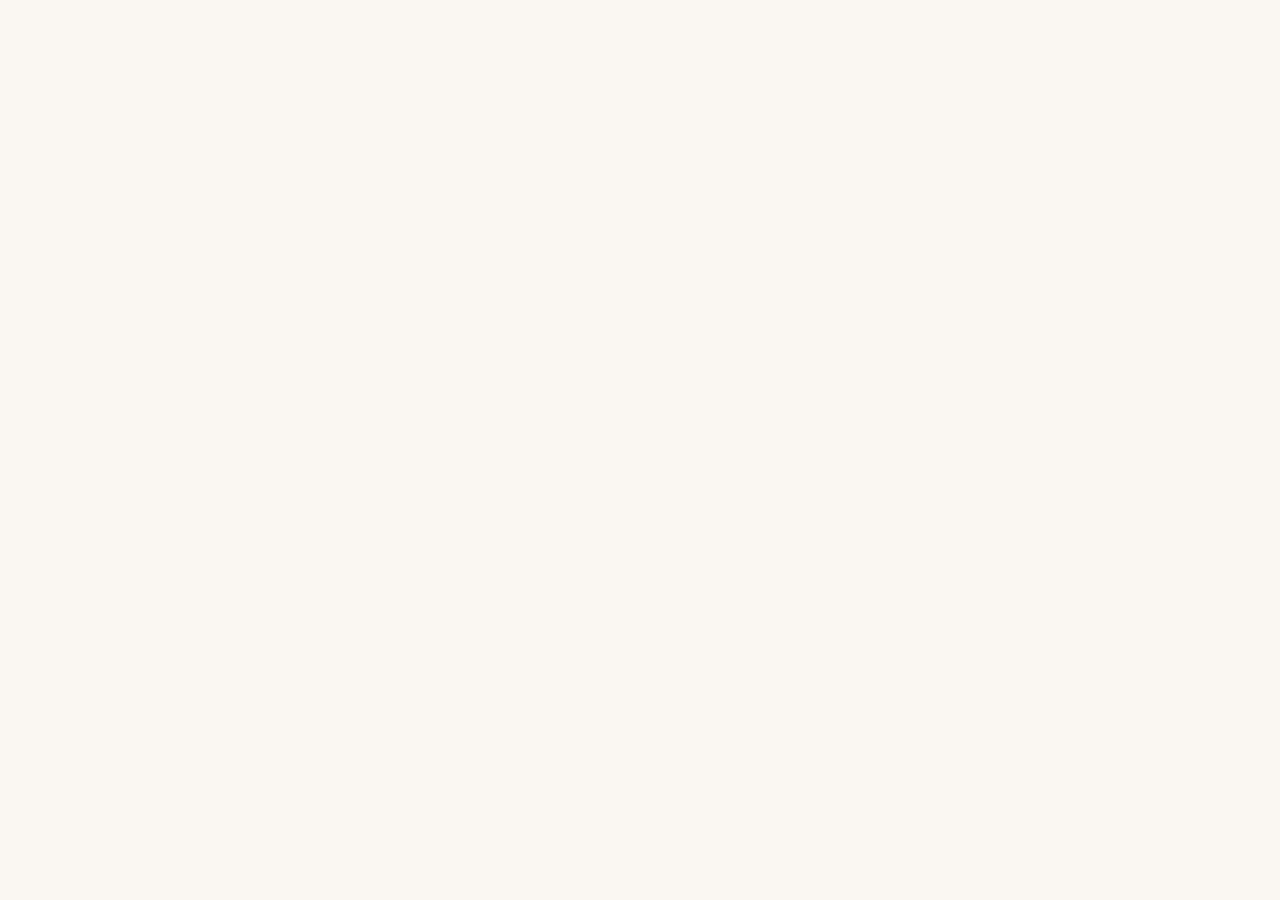
==== index.html @ c1d460ea "Add files via upload" ====
<!-- @dsCard group="Website" viewport="1280x900" name="Homepage" subtitle="Hero bush, services, pricing, about, contact" -->
<!doctype html><html><head><meta charset="utf-8"><meta name="viewport" content="width=device-width, initial-scale=1"><title>Mulberry &amp; Reed</title><link rel="stylesheet" href="styles.css">
<script src="https://unpkg.com/react@18.3.1/umd/react.development.js" integrity="sha384-hD6/rw4ppMLGNu3tX5cjIb+uRZ7UkRJ6BPkLpg4hAu/6onKUg4lLsHAs9EBPT82L" crossorigin="anonymous"></script>
<script src="https://unpkg.com/react-dom@18.3.1/umd/react-dom.development.js" integrity="sha384-u6aeetuaXnQ38mYT8rp6sbXaQe3NL9t+IBXmnYxwkUI2Hw4bsp2Wvmx4yRQF1uAm" crossorigin="anonymous"></script>

<script src="ds-bundle.js"></script><script>window.DS=window.MulberryReedDesignSystem_309c80;</script>
<script src="content.js"></script><script src="site-chrome.js"></script><script src="site-hero.js"></script><script src="site-sections.js"></script>
<meta name="ext-resource-dependency" content="assets/web/wordmark.png" data-resource-id="wordmark">
<meta name="ext-resource-dependency" content="assets/web/mulberry-bush.webp" data-resource-id="bush"><meta name="ext-resource-dependency" content="assets/web/tukki-logo-tokki-studio.png" data-resource-id="tukkiLogo">
<meta name="ext-resource-dependency" content="assets/web/ink-wash.png" data-resource-id="inkWash">
<meta name="ext-resource-dependency" content="assets/web/bush-line.png" data-resource-id="bushLine">
<meta name="ext-resource-dependency" content="assets/web/memorable-beats-clever.jpg" data-resource-id="what-makes-people-remember-a-brand">
<meta name="ext-resource-dependency" content="assets/web/spend-less-say-more.jpg" data-resource-id="what-should-i-do-first-with-a-small-budget">
<meta name="ext-resource-dependency" content="assets/web/sticky-story.jpg" data-resource-id="the-anatomy-of-a-sticky-story">
<style>@font-face{font-family:'KOSansAr';src:url(assets/fonts/KOSans-Thin.otf) format('opentype');font-weight:100;font-display:swap}@font-face{font-family:'KOSansAr';src:url(assets/fonts/KOSans-ExtraLight.otf) format('opentype');font-weight:200;font-display:swap}@font-face{font-family:'KOSansAr';src:url(assets/fonts/KOSans-Light.otf) format('opentype');font-weight:300;font-display:swap}@font-face{font-family:'KOSansAr';src:url(assets/fonts/KOSans-Regular.otf) format('opentype');font-weight:400;font-display:swap}@font-face{font-family:'KOSansAr';src:url(assets/fonts/KOSans-Medium.otf) format('opentype');font-weight:500;font-display:swap}@font-face{font-family:'KOSansAr';src:url(assets/fonts/KOSans-SemiBold.otf) format('opentype');font-weight:600;font-display:swap}@font-face{font-family:'KOSansAr';src:url(assets/fonts/KOSans-Bold.otf) format('opentype');font-weight:700;font-display:swap}.tk-ar{--font-display:'KOSansAr',sans-serif;--font-sans:'KOSansAr',sans-serif}html,body{background:#FAF7F2}a[href].mr-btn,a[href][style*="999px"],[style*="border-radius: 999px"],a[href],button:not(.mr-berry),[style*="radius-pill"]{border-radius:10px!important}.tk-ar{--paper:#FAF7F2;--oat-1:#FAF7F2;--espresso:#570228;--ink:#570228;--ink-2:#570228;--ink-4:#570228;--ink-5:#570228;--berry:#570228;--rose:#FFDBD1;--border-default:rgba(87,2,40,.25);--border-button:#570228;--nav-glass:#FAF7F2;--shadow-halo:none;--font-display:var(--font-arabic-display);--font-sans:var(--font-arabic-text);--font-accent:var(--font-arabic-display)}.tk-faq summary{list-style:none;cursor:pointer}.tk-faq summary::-webkit-details-marker{display:none}.tk-faq[open] .tk-plus{transform:rotate(45deg)}.tk-plink{color:var(--ink);text-decoration:underline;text-decoration-color:rgba(87,2,40,.35);text-underline-offset:6px;text-decoration-thickness:1.5px}.tk-plink:hover{color:var(--berry);text-decoration-color:var(--berry)}.tk-plink .tk-parrow{color:var(--berry);transition:transform .2s}.tk-plink:hover .tk-parrow{transform:translateX(-4px)}html{scroll-behavior:smooth}.tk-hk{position:absolute;top:.04em;font-size:.6em;line-height:1;color:rgba(87,2,40,.45);clip-path:inset(0 0 50% 0);pointer-events:none}.tk-scrib{stroke-dasharray:1;stroke-dashoffset:1}.tk-scrib.on{animation:tk-draw .9s cubic-bezier(.6,.1,.3,1) .2s forwards}@keyframes tk-draw{to{stroke-dashoffset:0}}@media (prefers-reduced-motion:reduce){.tk-hk{position:absolute;top:.04em;font-size:.6em;line-height:1;color:rgba(87,2,40,.45);clip-path:inset(0 0 50% 0);pointer-events:none}.tk-scrib{stroke-dashoffset:0}}.tk-rtl .mr-plant{right:auto;left:-60px;bottom:0;width:min(48vw,660px);transform:scaleX(-1)}@media (min-width:761px) and (max-width:1100px){.tk-rtl .mr-plant{left:max(-140px,-14vw);width:50vw;bottom:0}}@media (max-width:760px){.tk-rtl .mr-plant{left:-22vw;width:120vw;bottom:0}.tk-links{display:none!important}}</style><style>@font-face{font-family:'KOSansAr';src:url('assets/fonts/KOSans-Thin.otf') format('opentype');font-weight:100;font-display:block}@font-face{font-family:'KOSansAr';src:url('assets/fonts/KOSans-ExtraLight.otf') format('opentype');font-weight:200;font-display:block}@font-face{font-family:'KOSansAr';src:url('assets/fonts/KOSans-Light.otf') format('opentype');font-weight:300;font-display:block}@font-face{font-family:'KOSansAr';src:url('assets/fonts/KOSans-Regular.otf') format('opentype');font-weight:400;font-display:block}@font-face{font-family:'KOSansAr';src:url('assets/fonts/KOSans-Medium.otf') format('opentype');font-weight:500;font-display:block}@font-face{font-family:'KOSansAr';src:url('assets/fonts/KOSans-SemiBold.otf') format('opentype');font-weight:600;font-display:block}@font-face{font-family:'KOSansAr';src:url('assets/fonts/KOSans-Bold.otf') format('opentype');font-weight:700;font-display:block}.tk-ar{--font-display:'KOSansAr',sans-serif!important;--font-sans:'KOSansAr',sans-serif!important}</style><style>.tk-ar nav a,.tk-ar nav button{white-space:nowrap!important}.tk-ar nav{flex-wrap:wrap!important;row-gap:12px!important}@media(max-width:1100px){.tk-ar nav{gap:12px!important}.tk-ar nav a,.tk-ar nav button{font-size:14px!important;padding-left:12px!important;padding-right:12px!important}}</style><style>.tk-ar h2{line-height:1.45!important}</style></head><body><template id="__bundler_thumbnail"><svg xmlns="http://www.w3.org/2000/svg" viewBox="0 0 100 100" data-bg-color="#FAF7F2"><rect width="100" height="100" fill="#FAF7F2"/><text x="50" y="62" text-anchor="middle" font-family="Georgia,serif" font-size="34" fill="#7B1B33">M&amp;R</text></svg></template><div id="root"></div>
<style>@media (max-width:760px){[style*="position: sticky"]{position:static!important}nav{flex-wrap:wrap!important;row-gap:12px!important}nav img,footer img{height:64px!important}[style*="minmax(300px"]{grid-template-columns:1fr!important}[style*="minmax(240px"]{grid-template-columns:1fr!important}footer{justify-content:center!important;text-align:center!important}footer>span{justify-content:center!important}section ol li{gap:12px!important}h1{font-size:clamp(34px,10vw,52px)!important}}
@keyframes mrHeroIn{0%{opacity:0;transform:translateY(26px)}100%{opacity:1;transform:none}}
@keyframes mrRise{0%{opacity:0;transform:translateY(34px)}100%{opacity:1;transform:none}}
@keyframes mrSwayA{0%,100%{transform:rotate(0deg)}50%{transform:rotate(0.5deg)}}
@keyframes mrSwayB{0%,100%{transform:rotate(0deg)}50%{transform:rotate(-0.65deg) translateY(-2px)}}
@keyframes mrStainIn{0%{opacity:0}100%{opacity:1}}
@keyframes mrFallDrop{100%{transform:translateY(88px) scale(0.9,0.7);opacity:0.85}}
@keyframes mrCaret{0%,45%{opacity:1}50%,100%{opacity:0}}
.mr-hero{opacity:0;animation:0.9s cubic-bezier(0.22,1,0.36,1) 0s 1 normal forwards running mrHeroIn}
@supports (animation-timeline:view()){.mr-reveal{animation-name:mrRise;animation-timeline:view();animation-range:entry 5% entry 45%;animation-fill-mode:both;animation-duration:auto;animation-timing-function:ease}}
.mr-caret{display:inline-block;width:0.045em;height:0.82em;background:var(--berry);margin-left:0.06em;vertical-align:-0.08em;animation:0.9s steps(1) 0s infinite normal none running mrCaret}
.mr-plant{position:absolute;bottom:-500px;right:max(-140px,-8vw);width:min(66vw,940px);aspect-ratio:1100/1005;pointer-events:none;z-index:2;mask-image:linear-gradient(to right,rgba(0,0,0,0),rgb(0,0,0) 38%)}
.mr-plant img{position:absolute;inset:0;width:100%;height:100%;display:block;user-select:none;-webkit-user-drag:none}
.mr-lean{position:absolute;inset:0;transition:transform 1.4s cubic-bezier(0.33,1,0.68,1)}
.mr-sway-a{position:absolute;inset:0;animation:9s ease-in-out 0s infinite normal none running mrSwayA;transform-origin:50% 96%}
.mr-sway-b{position:absolute;inset:0;animation:6.5s ease-in-out 0s infinite normal none running mrSwayB;transform-origin:52% 100%;clip-path:inset(0 0 44% 0)}
#top:hover .mr-lean-a{transform:rotate(0.45deg)}
#top:hover .mr-lean-b{transform:rotate(-0.7deg) translateY(-2px)}
.mr-berry{position:absolute;width:44px;height:44px;transform:translate(-50%,-50%);background:none;border:none;padding:0;cursor:pointer;pointer-events:auto;border-radius:50%}
.mr-stain{position:absolute;mix-blend-mode:multiply;pointer-events:none;animation:0.5s ease-out 0s 1 normal both running mrStainIn}
.mr-fall{position:absolute;width:11px;height:13px;border-radius:45% 55% 50% 50%/40% 40% 60% 60%;background:radial-gradient(circle at 35% 30%,rgb(123,27,51),rgb(46,5,17) 70%);animation:0.5s cubic-bezier(0.55,0,0.85,0.4) 0s 1 normal forwards running mrFallDrop;pointer-events:none}
@media (min-width:761px) and (max-width:1100px){.mr-plant{right:max(-160px,-16vw);width:62vw;bottom:-490px}}
@media (max-width:760px){.mr-plant{bottom:-190px;right:-22vw;width:120vw;mask-image:linear-gradient(rgba(0,0,0,0),rgb(0,0,0) 16%)}#top{padding-bottom:min(80vw,320px)!important}#top p.mr-hero{background:rgba(250,247,242,0.92);border-radius:12px;padding:12px 14px}}
@media (prefers-reduced-motion:reduce){.mr-hero{animation:none;opacity:1}.mr-reveal{animation:none}.mr-sway-a,.mr-sway-b{animation:none}.mr-lean{transition:none}.mr-fall{display:none}}
@keyframes tk-draw{100%{stroke-dashoffset:0}}
.tk-rtl .mr-plant{right:auto;left:-60px;bottom:0;width:min(48vw,660px);transform:scaleX(-1)}
@media (min-width:761px) and (max-width:1100px){.tk-rtl .mr-plant{left:max(-140px,-14vw);width:50vw;bottom:0}}
@media (max-width:760px){.tk-rtl .mr-plant{left:-22vw;width:120vw;bottom:0}.tk-links{display:none!important}}</style></head><body><div id="root"></div>

<script src="index-tk.js"></script><script src="index-app.js"></script></body></html>
---- styles.css ----
@import url('tokens/fonts.css');
@import url('tokens/fonts-arabic.css');
@import url('tokens/colors.css');
@import url('tokens/typography.css');
@import url('tokens/spacing.css');
@import url('tokens/effects.css');
@import url('tokens/base.css');
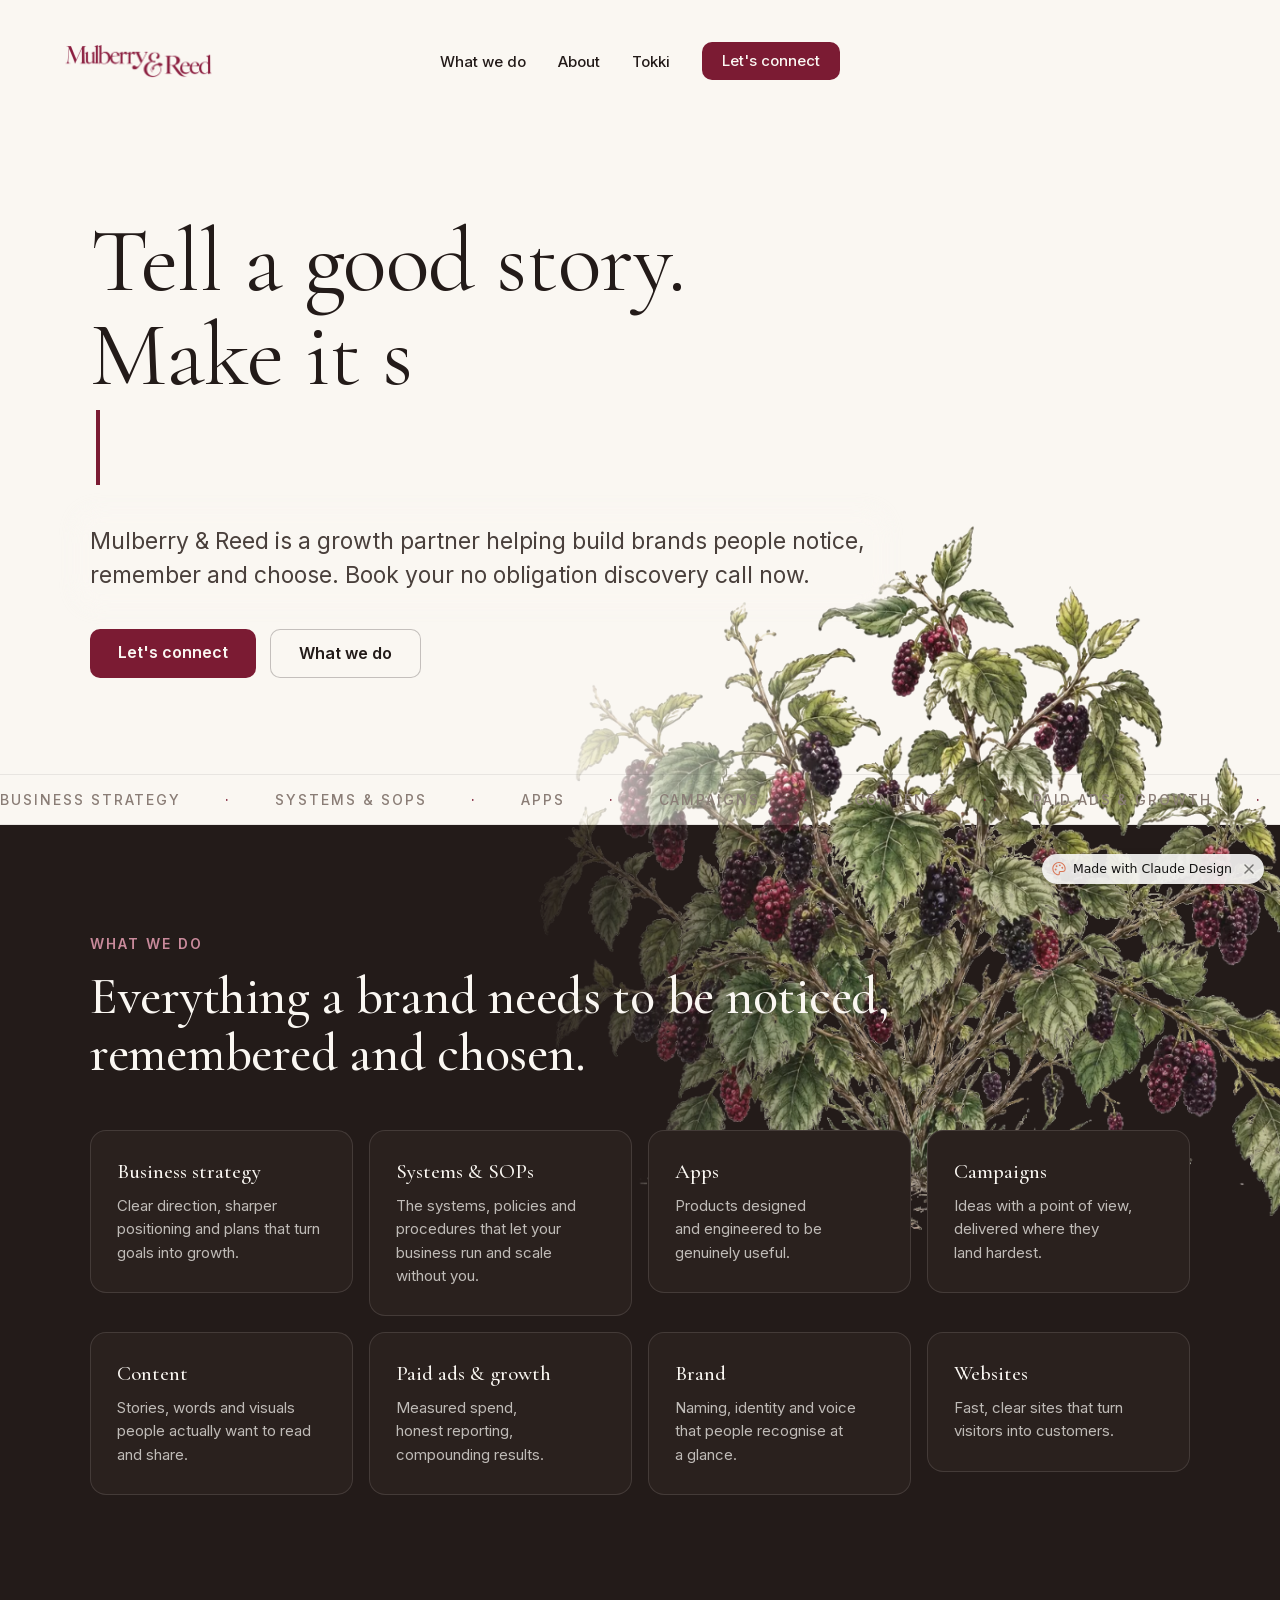
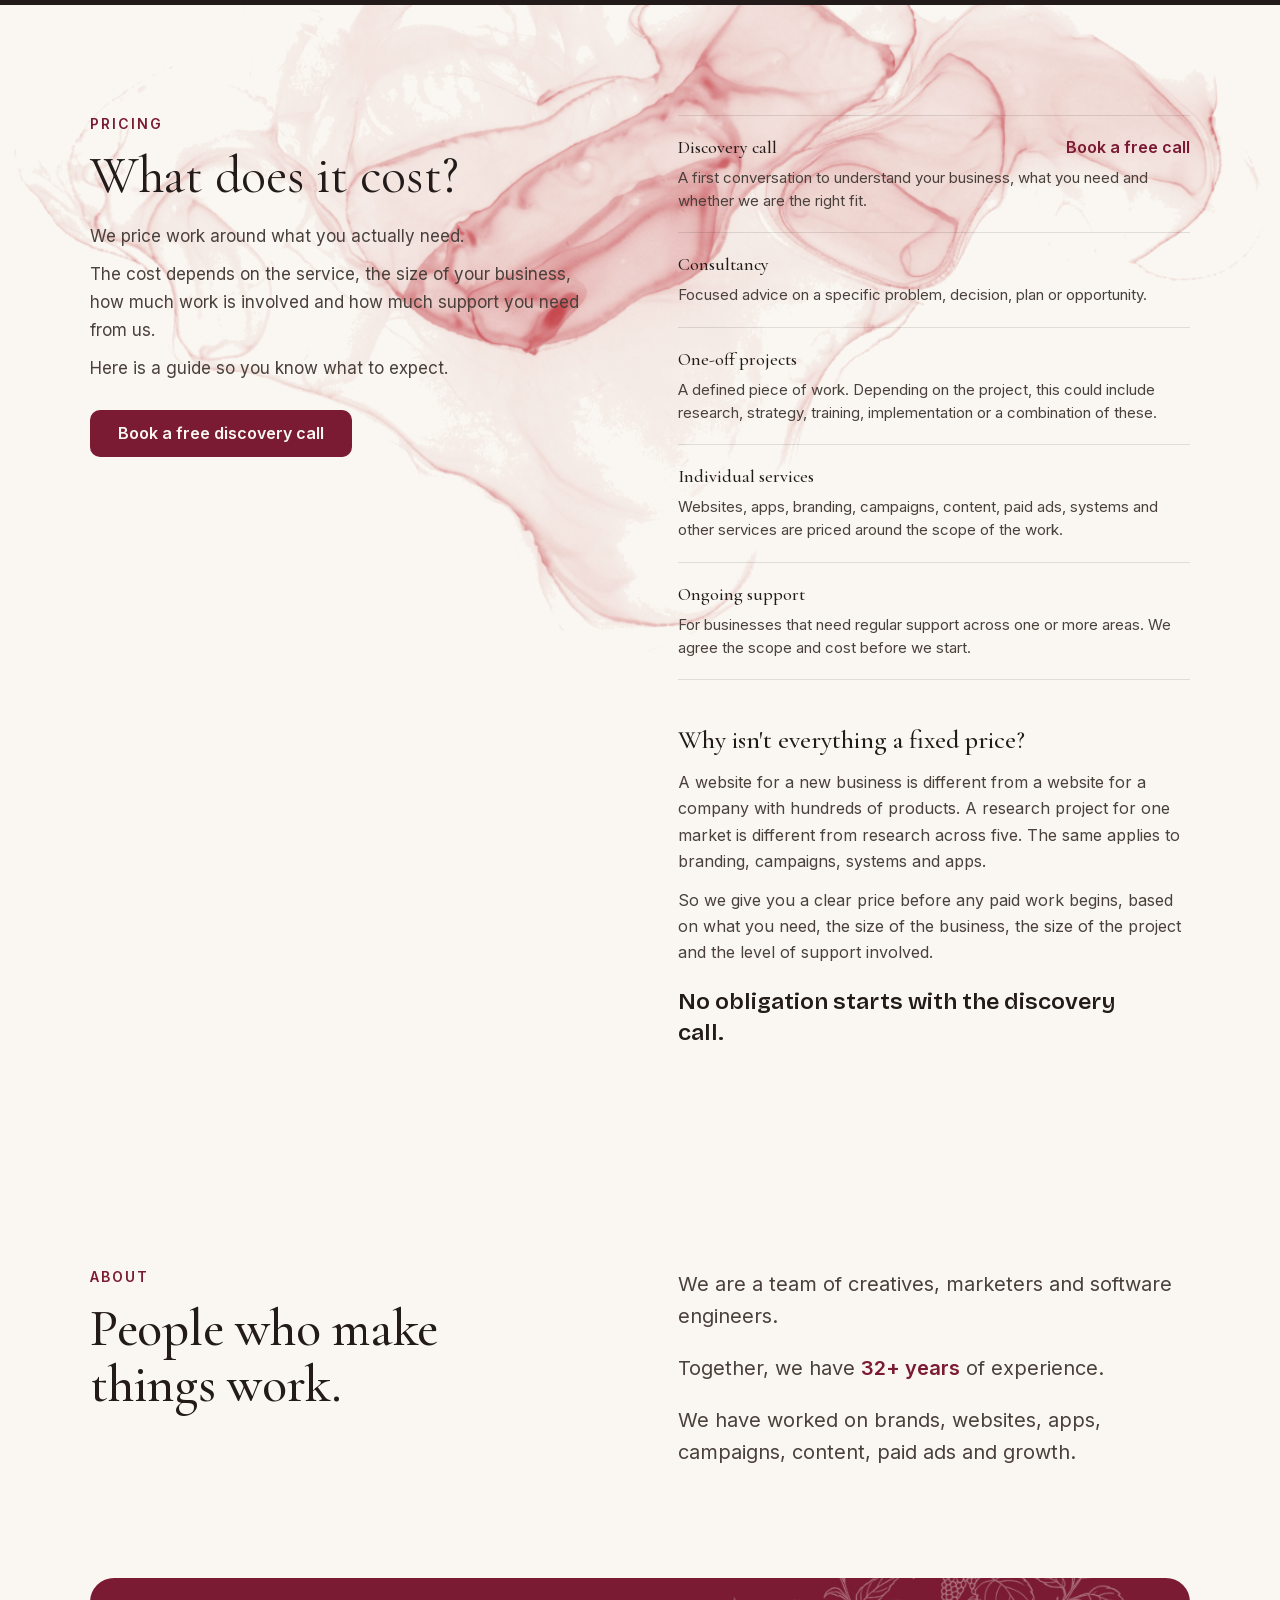
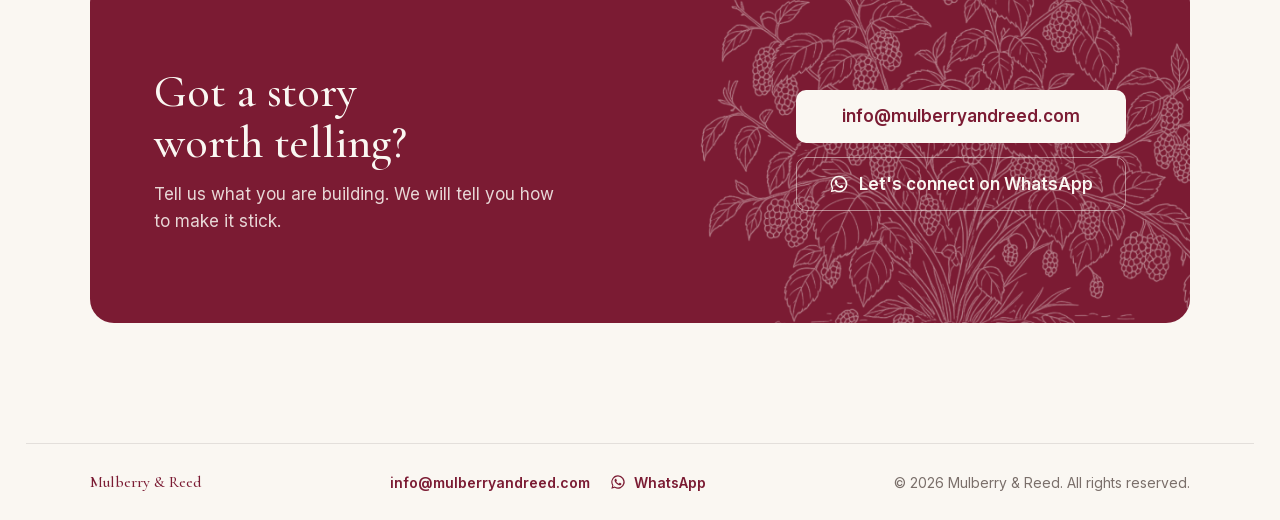
==== commit 1480ffd8: "Replace site with latest Mulberry & Reed design system build Co-Authored-By: Claude Opus 5.5 <norepl" ====
--- a/index.html
+++ b/index.html
@@ -1,45 +1,385 @@
-<!-- @dsCard group="Website" viewport="1280x900" name="Homepage" subtitle="Hero bush, services, pricing, about, contact" -->
-<!doctype html><html><head><meta charset="utf-8"><meta name="viewport" content="width=device-width, initial-scale=1"><title>Mulberry &amp; Reed</title><link rel="stylesheet" href="styles.css">
-<script src="https://unpkg.com/react@18.3.1/umd/react.development.js" integrity="sha384-hD6/rw4ppMLGNu3tX5cjIb+uRZ7UkRJ6BPkLpg4hAu/6onKUg4lLsHAs9EBPT82L" crossorigin="anonymous"></script>
-<script src="https://unpkg.com/react-dom@18.3.1/umd/react-dom.development.js" integrity="sha384-u6aeetuaXnQ38mYT8rp6sbXaQe3NL9t+IBXmnYxwkUI2Hw4bsp2Wvmx4yRQF1uAm" crossorigin="anonymous"></script>
-
-<script src="ds-bundle.js"></script><script>window.DS=window.MulberryReedDesignSystem_309c80;</script>
-<script src="content.js"></script><script src="site-chrome.js"></script><script src="site-hero.js"></script><script src="site-sections.js"></script>
-<meta name="ext-resource-dependency" content="assets/web/wordmark.png" data-resource-id="wordmark">
-<meta name="ext-resource-dependency" content="assets/web/mulberry-bush.webp" data-resource-id="bush"><meta name="ext-resource-dependency" content="assets/web/tukki-logo-tokki-studio.png" data-resource-id="tukkiLogo">
-<meta name="ext-resource-dependency" content="assets/web/ink-wash.png" data-resource-id="inkWash">
-<meta name="ext-resource-dependency" content="assets/web/bush-line.png" data-resource-id="bushLine">
-<meta name="ext-resource-dependency" content="assets/web/memorable-beats-clever.jpg" data-resource-id="what-makes-people-remember-a-brand">
-<meta name="ext-resource-dependency" content="assets/web/spend-less-say-more.jpg" data-resource-id="what-should-i-do-first-with-a-small-budget">
-<meta name="ext-resource-dependency" content="assets/web/sticky-story.jpg" data-resource-id="the-anatomy-of-a-sticky-story">
-<style>@font-face{font-family:'KOSansAr';src:url(assets/fonts/KOSans-Thin.otf) format('opentype');font-weight:100;font-display:swap}@font-face{font-family:'KOSansAr';src:url(assets/fonts/KOSans-ExtraLight.otf) format('opentype');font-weight:200;font-display:swap}@font-face{font-family:'KOSansAr';src:url(assets/fonts/KOSans-Light.otf) format('opentype');font-weight:300;font-display:swap}@font-face{font-family:'KOSansAr';src:url(assets/fonts/KOSans-Regular.otf) format('opentype');font-weight:400;font-display:swap}@font-face{font-family:'KOSansAr';src:url(assets/fonts/KOSans-Medium.otf) format('opentype');font-weight:500;font-display:swap}@font-face{font-family:'KOSansAr';src:url(assets/fonts/KOSans-SemiBold.otf) format('opentype');font-weight:600;font-display:swap}@font-face{font-family:'KOSansAr';src:url(assets/fonts/KOSans-Bold.otf) format('opentype');font-weight:700;font-display:swap}.tk-ar{--font-display:'KOSansAr',sans-serif;--font-sans:'KOSansAr',sans-serif}html,body{background:#FAF7F2}a[href].mr-btn,a[href][style*="999px"],[style*="border-radius: 999px"],a[href],button:not(.mr-berry),[style*="radius-pill"]{border-radius:10px!important}.tk-ar{--paper:#FAF7F2;--oat-1:#FAF7F2;--espresso:#570228;--ink:#570228;--ink-2:#570228;--ink-4:#570228;--ink-5:#570228;--berry:#570228;--rose:#FFDBD1;--border-default:rgba(87,2,40,.25);--border-button:#570228;--nav-glass:#FAF7F2;--shadow-halo:none;--font-display:var(--font-arabic-display);--font-sans:var(--font-arabic-text);--font-accent:var(--font-arabic-display)}.tk-faq summary{list-style:none;cursor:pointer}.tk-faq summary::-webkit-details-marker{display:none}.tk-faq[open] .tk-plus{transform:rotate(45deg)}.tk-plink{color:var(--ink);text-decoration:underline;text-decoration-color:rgba(87,2,40,.35);text-underline-offset:6px;text-decoration-thickness:1.5px}.tk-plink:hover{color:var(--berry);text-decoration-color:var(--berry)}.tk-plink .tk-parrow{color:var(--berry);transition:transform .2s}.tk-plink:hover .tk-parrow{transform:translateX(-4px)}html{scroll-behavior:smooth}.tk-hk{position:absolute;top:.04em;font-size:.6em;line-height:1;color:rgba(87,2,40,.45);clip-path:inset(0 0 50% 0);pointer-events:none}.tk-scrib{stroke-dasharray:1;stroke-dashoffset:1}.tk-scrib.on{animation:tk-draw .9s cubic-bezier(.6,.1,.3,1) .2s forwards}@keyframes tk-draw{to{stroke-dashoffset:0}}@media (prefers-reduced-motion:reduce){.tk-hk{position:absolute;top:.04em;font-size:.6em;line-height:1;color:rgba(87,2,40,.45);clip-path:inset(0 0 50% 0);pointer-events:none}.tk-scrib{stroke-dashoffset:0}}.tk-rtl .mr-plant{right:auto;left:-60px;bottom:0;width:min(48vw,660px);transform:scaleX(-1)}@media (min-width:761px) and (max-width:1100px){.tk-rtl .mr-plant{left:max(-140px,-14vw);width:50vw;bottom:0}}@media (max-width:760px){.tk-rtl .mr-plant{left:-22vw;width:120vw;bottom:0}.tk-links{display:none!important}}</style><style>@font-face{font-family:'KOSansAr';src:url('assets/fonts/KOSans-Thin.otf') format('opentype');font-weight:100;font-display:block}@font-face{font-family:'KOSansAr';src:url('assets/fonts/KOSans-ExtraLight.otf') format('opentype');font-weight:200;font-display:block}@font-face{font-family:'KOSansAr';src:url('assets/fonts/KOSans-Light.otf') format('opentype');font-weight:300;font-display:block}@font-face{font-family:'KOSansAr';src:url('assets/fonts/KOSans-Regular.otf') format('opentype');font-weight:400;font-display:block}@font-face{font-family:'KOSansAr';src:url('assets/fonts/KOSans-Medium.otf') format('opentype');font-weight:500;font-display:block}@font-face{font-family:'KOSansAr';src:url('assets/fonts/KOSans-SemiBold.otf') format('opentype');font-weight:600;font-display:block}@font-face{font-family:'KOSansAr';src:url('assets/fonts/KOSans-Bold.otf') format('opentype');font-weight:700;font-display:block}.tk-ar{--font-display:'KOSansAr',sans-serif!important;--font-sans:'KOSansAr',sans-serif!important}</style><style>.tk-ar nav a,.tk-ar nav button{white-space:nowrap!important}.tk-ar nav{flex-wrap:wrap!important;row-gap:12px!important}@media(max-width:1100px){.tk-ar nav{gap:12px!important}.tk-ar nav a,.tk-ar nav button{font-size:14px!important;padding-left:12px!important;padding-right:12px!important}}</style><style>.tk-ar h2{line-height:1.45!important}</style></head><body><template id="__bundler_thumbnail"><svg xmlns="http://www.w3.org/2000/svg" viewBox="0 0 100 100" data-bg-color="#FAF7F2"><rect width="100" height="100" fill="#FAF7F2"/><text x="50" y="62" text-anchor="middle" font-family="Georgia,serif" font-size="34" fill="#7B1B33">M&amp;R</text></svg></template><div id="root"></div>
-<style>@media (max-width:760px){[style*="position: sticky"]{position:static!important}nav{flex-wrap:wrap!important;row-gap:12px!important}nav img,footer img{height:64px!important}[style*="minmax(300px"]{grid-template-columns:1fr!important}[style*="minmax(240px"]{grid-template-columns:1fr!important}footer{justify-content:center!important;text-align:center!important}footer>span{justify-content:center!important}section ol li{gap:12px!important}h1{font-size:clamp(34px,10vw,52px)!important}}
-@keyframes mrHeroIn{0%{opacity:0;transform:translateY(26px)}100%{opacity:1;transform:none}}
-@keyframes mrRise{0%{opacity:0;transform:translateY(34px)}100%{opacity:1;transform:none}}
-@keyframes mrSwayA{0%,100%{transform:rotate(0deg)}50%{transform:rotate(0.5deg)}}
-@keyframes mrSwayB{0%,100%{transform:rotate(0deg)}50%{transform:rotate(-0.65deg) translateY(-2px)}}
-@keyframes mrStainIn{0%{opacity:0}100%{opacity:1}}
-@keyframes mrFallDrop{100%{transform:translateY(88px) scale(0.9,0.7);opacity:0.85}}
-@keyframes mrCaret{0%,45%{opacity:1}50%,100%{opacity:0}}
-.mr-hero{opacity:0;animation:0.9s cubic-bezier(0.22,1,0.36,1) 0s 1 normal forwards running mrHeroIn}
-@supports (animation-timeline:view()){.mr-reveal{animation-name:mrRise;animation-timeline:view();animation-range:entry 5% entry 45%;animation-fill-mode:both;animation-duration:auto;animation-timing-function:ease}}
-.mr-caret{display:inline-block;width:0.045em;height:0.82em;background:var(--berry);margin-left:0.06em;vertical-align:-0.08em;animation:0.9s steps(1) 0s infinite normal none running mrCaret}
-.mr-plant{position:absolute;bottom:-500px;right:max(-140px,-8vw);width:min(66vw,940px);aspect-ratio:1100/1005;pointer-events:none;z-index:2;mask-image:linear-gradient(to right,rgba(0,0,0,0),rgb(0,0,0) 38%)}
-.mr-plant img{position:absolute;inset:0;width:100%;height:100%;display:block;user-select:none;-webkit-user-drag:none}
-.mr-lean{position:absolute;inset:0;transition:transform 1.4s cubic-bezier(0.33,1,0.68,1)}
-.mr-sway-a{position:absolute;inset:0;animation:9s ease-in-out 0s infinite normal none running mrSwayA;transform-origin:50% 96%}
-.mr-sway-b{position:absolute;inset:0;animation:6.5s ease-in-out 0s infinite normal none running mrSwayB;transform-origin:52% 100%;clip-path:inset(0 0 44% 0)}
-#top:hover .mr-lean-a{transform:rotate(0.45deg)}
-#top:hover .mr-lean-b{transform:rotate(-0.7deg) translateY(-2px)}
-.mr-berry{position:absolute;width:44px;height:44px;transform:translate(-50%,-50%);background:none;border:none;padding:0;cursor:pointer;pointer-events:auto;border-radius:50%}
-.mr-stain{position:absolute;mix-blend-mode:multiply;pointer-events:none;animation:0.5s ease-out 0s 1 normal both running mrStainIn}
-.mr-fall{position:absolute;width:11px;height:13px;border-radius:45% 55% 50% 50%/40% 40% 60% 60%;background:radial-gradient(circle at 35% 30%,rgb(123,27,51),rgb(46,5,17) 70%);animation:0.5s cubic-bezier(0.55,0,0.85,0.4) 0s 1 normal forwards running mrFallDrop;pointer-events:none}
-@media (min-width:761px) and (max-width:1100px){.mr-plant{right:max(-160px,-16vw);width:62vw;bottom:-490px}}
-@media (max-width:760px){.mr-plant{bottom:-190px;right:-22vw;width:120vw;mask-image:linear-gradient(rgba(0,0,0,0),rgb(0,0,0) 16%)}#top{padding-bottom:min(80vw,320px)!important}#top p.mr-hero{background:rgba(250,247,242,0.92);border-radius:12px;padding:12px 14px}}
-@media (prefers-reduced-motion:reduce){.mr-hero{animation:none;opacity:1}.mr-reveal{animation:none}.mr-sway-a,.mr-sway-b{animation:none}.mr-lean{transition:none}.mr-fall{display:none}}
-@keyframes tk-draw{100%{stroke-dashoffset:0}}
-.tk-rtl .mr-plant{right:auto;left:-60px;bottom:0;width:min(48vw,660px);transform:scaleX(-1)}
-@media (min-width:761px) and (max-width:1100px){.tk-rtl .mr-plant{left:max(-140px,-14vw);width:50vw;bottom:0}}
-@media (max-width:760px){.tk-rtl .mr-plant{left:-22vw;width:120vw;bottom:0}.tk-links{display:none!important}}</style></head><body><div id="root"></div>
-
-<script src="index-tk.js"></script><script src="index-app.js"></script></body></html>+<!DOCTYPE html>
+<html>
+<head>
+  <meta charset="utf-8">
+  <title>Mulberry &amp; Reed</title>
+  <style>
+    * { margin: 0; padding: 0; box-sizing: border-box; }
+    body { background: #faf9f5; display: flex; align-items: center; justify-content: center; min-height: 100vh; font-family: -apple-system, BlinkMacSystemFont, sans-serif; }
+    #__bundler_loading { position: fixed; bottom: 20px; right: 20px; font: 13px/1.4 -apple-system, BlinkMacSystemFont, sans-serif; color: #666; background: #fff; padding: 8px 14px; border-radius: 8px; box-shadow: 0 1px 4px rgba(0,0,0,0.12); z-index: 10000; }
+    #__bundler_thumbnail { position: fixed; inset: 0; width: 100%; height: 100%; display: flex; align-items: center; justify-content: center; background: #faf9f5; z-index: 9999; }
+    #__bundler_thumbnail svg { width: 100%; height: 100%; object-fit: contain; }
+    #__bundler_placeholder { color: #999; font-size: 14px; }
+  </style>
+  <noscript>
+    <style>#__bundler_loading { display: none; }</style>
+    <div style="position:fixed;bottom:12px;left:12px;font:13px/1.4 -apple-system,BlinkMacSystemFont,sans-serif;color:#999;background:rgba(255,255,255,0.9);padding:6px 12px;border-radius:6px;box-shadow:0 1px 4px rgba(0,0,0,0.08);z-index:10000;">
+      This page requires JavaScript to display.
+    </div>
+  </noscript>
+</head>
+<body>
+  <div id="__bundler_thumbnail"><svg xmlns="http://www.w3.org/2000/svg" viewBox="0 0 100 100" data-bg-color="#FAF7F2"><rect width="100" height="100" fill="#FAF7F2"></rect><text x="50" y="62" text-anchor="middle" font-family="Georgia,serif" font-size="34" fill="#7B1B33">M&amp;R</text></svg></div>
+  <div id="__bundler_loading">Unpacking...</div>
+
+  <script>
+    
+document.addEventListener('DOMContentLoaded', async function() {
+  const loading = document.getElementById('__bundler_loading');
+  function setStatus(msg) { if (loading) loading.textContent = msg; }
+
+  const FONT_MIME = /^(font[/]|application[/](x-)?font-|application[/]vnd\.ms-fontobject)/i;
+  const MIME_TOKEN = /^[\w.+-]+[/][\w.+-]+$/;
+  function toBase64(bytes) {
+    let bin = '';
+    for (let i = 0; i < bytes.length; i += 0x8000) {
+      bin += String.fromCharCode.apply(null, bytes.subarray(i, i + 0x8000));
+    }
+    return btoa(bin);
+  }
+
+  // Error sink persists across replaceWith since it's on window, not the DOM.
+  window.addEventListener('error', function(e) {
+    // Failed resource loads (CSP-blocked links, scripts, images) fire plain
+    // events at the element — warn only; real JS errors carry message/error.
+    if (!e.message && !e.error && e.target && e.target !== window) {
+      console.warn('[bundle] resource failed to load:',
+        e.target.tagName, String(e.target.src || e.target.href || ''));
+      return;
+    }
+    var p = document.body || document.documentElement;
+    var d = document.getElementById('__bundler_err') || p.appendChild(document.createElement('div'));
+    d.id = '__bundler_err';
+    d.style.cssText = 'position:fixed;bottom:12px;left:12px;right:12px;font:12px/1.4 ui-monospace,monospace;background:#2a1215;color:#ff8a80;padding:10px 14px;border-radius:8px;border:1px solid #5c2b2e;z-index:99999;white-space:pre-wrap;max-height:40vh;overflow:auto';
+    d.textContent = (d.textContent ? d.textContent + String.fromCharCode(10) : '') +
+      '[bundle] ' + (e.message || e.type) +
+      (e.filename ? ' (' + e.filename.slice(0, 60) + ':' + e.lineno + ')' : '');
+  }, true);
+
+  try {
+    const manifestEl = document.querySelector('script[type="__bundler/manifest"]');
+    const templateEl = document.querySelector('script[type="__bundler/template"]');
+    if (!manifestEl || !templateEl) {
+      setStatus('Error: missing bundle data');
+      console.error('[bundler] Missing script tags — manifestEl:', !!manifestEl, 'templateEl:', !!templateEl);
+      return;
+    }
+
+    const manifest = JSON.parse(manifestEl.textContent);
+    let template = JSON.parse(templateEl.textContent);
+
+    // Nested page bundles (iframe targets). Each ships ONCE, in the ROOT
+    // document's manifest; frame srcs carry an about:blank#<uuid> marker
+    // instead of a substitutable uuid. Every document mints the blobs for
+    // its OWN frames — from local text at the root, or text obtained from
+    // its DIRECT parent over the relay protocol below — so each frame
+    // navigation stays same-origin with its initiator and a deduped page
+    // loads at any depth on any host, including a file:// download's
+    // opaque origins (where a blob minted by one document cannot be
+    // navigated to by another).
+    const pageOrderEl = document.querySelector('script[type="__bundler/page_order"]');
+    const pageOrder = pageOrderEl ? JSON.parse(pageOrderEl.textContent) : [];
+    const pageSet = new Set(pageOrder);
+    const pageTexts = {};
+
+    // ── Nested-page text protocol (parent-chain relay) ──
+    // Page bundles ship once, in the ROOT document's manifest. Every
+    // document mints the blobs for its OWN frames, obtaining page text
+    // through a strict parent-chain relay: a document only ever SENDS to
+    // its direct parent (which, for every document the publisher's own
+    // runtime minted, is another publisher document) and only ACCEPTS
+    // text from that direct parent; requests from below are honored only
+    // for the document's own child frames, and the ROOT never sends
+    // upward at all. That last rule is load-bearing: the artifact host's
+    // frame-ancestors allows claude.ai (and friends) to frame an
+    // artifact, so window.top can be a FOREIGN document — a top-addressed
+    // protocol would hand page uuids to that ancestor and accept forged
+    // "page text" from it, minting attacker HTML as an artifact-origin
+    // blob document. The chain never touches the ancestor: requests stop
+    // at the root, replies are origin-addressed per hop (never '*' when
+    // an origin exists), and both directions are origin-gated (on https
+    // a foreign sender's origin can never equal this document's; in
+    // opaque contexts — file:// — everything serializes as 'null', where
+    // an embedded EXTERNAL frame still fails the gate by carrying its
+    // own real origin, and a sandboxed child of such a frame is excluded
+    // by the own-child-frames check plus uuid unguessability). Shape is
+    // deny-by-default: one request form, one reply form, no error
+    // replies.
+    // window.origin is the SERIALIZED SECURITY origin ('null' in opaque
+    // contexts such as a sandboxed preview iframe) — location.origin is
+    // computed from the URL and stays 'https://…' even when the document
+    // is sandboxed, which would misgate every opaque chain.
+    const OWN_TARGET = /^https?:[/][/]/.test(window.origin || '')
+      ? window.origin
+      : '*';
+    function trustedOrigin(e) {
+      if (e.origin === window.origin) return true; // https chains; opaque==opaque
+      // file:// trees: Chrome serializes the file document's origin as
+      // 'file://' while the blob: documents it mints serialize as 'null',
+      // so the two legitimate shapes can never string-match — accept the
+      // pair in both directions. https origins never serialize as either,
+      // and sender identity (own child frame / direct parent) is checked
+      // separately.
+      return (
+        (e.origin === 'null' &&
+          (window.origin === 'file://' ||
+            window.location.protocol === 'file:')) ||
+        (/^file:/.test(e.origin) && window.origin === 'null')
+      );
+    }
+    // Non-empty only in the root document (nested bundles ship an empty
+    // island), so it doubles as the root marker: the root answers from
+    // local text and treats a miss as authoritative — never relaying to
+    // its (possibly foreign) parent.
+    const isPageRoot = pageOrder.length > 0;
+    const blobUrls = {};
+    const resourceBlobs = {};
+    const UUID_SHAPE = /^[0-9a-f]{8}-[0-9a-f]{4}-[0-9a-f]{4}-[0-9a-f]{4}-[0-9a-f]{12}$/;
+    const pendingFrames = {}; // uuid -> [{el, frag}] awaiting text for own frames
+    const pendingRelays = {}; // uuid -> [childWindow] awaiting text to pass down
+    function mountPage(el, frag, text) {
+      const pageBlob = new Blob([text], { type: 'text/html' });
+      const u = URL.createObjectURL(pageBlob);
+      resourceBlobs[u] = pageBlob;
+      el.src = u + frag;
+    }
+    function deliverPage(uuid, text) {
+      const frames = pendingFrames[uuid];
+      delete pendingFrames[uuid];
+      if (frames) for (const f of frames) mountPage(f.el, f.frag, text);
+      const relays = pendingRelays[uuid];
+      delete pendingRelays[uuid];
+      if (relays) {
+        for (const cw of relays) {
+          try { cw.postMessage({ __bundler_page: uuid, __bundler_text: text }, OWN_TARGET); } catch (err) { /* gone */ }
+        }
+      }
+    }
+    function ownFrameWindows() {
+      const out = [];
+      for (const f of Array.from(document.querySelectorAll('iframe'))) {
+        try { if (f.contentWindow) out.push(f.contentWindow); } catch (err) { /* detached */ }
+      }
+      return out;
+    }
+    window.addEventListener('message', function (e) {
+      const d = e.data;
+      if (!d || typeof d !== 'object' || !e.source) return;
+      // Origin gate first; the structural checks below (own-child-frames
+      // for requests, direct-parent + solicited-uuid for replies, the
+      // root's never-relay rule) are what hold in fully opaque chains
+      // where origin strings can't discriminate — a sandboxed root's
+      // FOREIGN wrapper still fails all three even though both serialize
+      // as real-vs-'null' rather than matching.
+      if (!trustedOrigin(e)) return;
+      if (typeof d.__bundler_need === 'string' && UUID_SHAPE.test(d.__bundler_need)) {
+        // Requests are honored only for this document's own child frames.
+        if (ownFrameWindows().indexOf(e.source) < 0) return;
+        const uuid = d.__bundler_need;
+        const text = pageTexts[uuid];
+        if (typeof text === 'string') {
+          try { e.source.postMessage({ __bundler_page: uuid, __bundler_text: text }, OWN_TARGET); } catch (err) { /* gone */ }
+          return;
+        }
+        if (isPageRoot || window.parent === window) return; // authoritative miss
+        const waiting = pendingRelays[uuid];
+        if (waiting) {
+          if (waiting.indexOf(e.source) < 0) waiting.push(e.source);
+          return;
+        }
+        // Never-answered uuids would otherwise accumulate forever under a
+        // request spray; past the cap (far above any real page count) new
+        // relays are dropped rather than remembered.
+        if (Object.keys(pendingRelays).length >= 128) return;
+        pendingRelays[uuid] = [e.source];
+        window.parent.postMessage({ __bundler_need: uuid }, OWN_TARGET);
+      } else if (
+        typeof d.__bundler_page === 'string' &&
+        UUID_SHAPE.test(d.__bundler_page) &&
+        typeof d.__bundler_text === 'string'
+      ) {
+        // The shape test is load-bearing beyond tidiness: the solicited
+        // check below uses the in operator, which matches prototype keys
+        // ('__proto__', 'constructor') — an unshaped key would reach
+        // deliverPage and throw, painting the error banner.
+        // Text is accepted only from the direct parent — the document
+        // that minted this one.
+        if (e.source !== window.parent || window.parent === window) return;
+        if (!(d.__bundler_page in pendingFrames) && !(d.__bundler_page in pendingRelays)) return;
+        deliverPage(d.__bundler_page, d.__bundler_text);
+      }
+    });
+
+    const uuids = Object.keys(manifest);
+    setStatus('Unpacking ' + uuids.length + ' assets...');
+
+    await Promise.all(uuids.map(async (uuid) => {
+      const entry = manifest[uuid];
+      try {
+        const binaryStr = atob(entry.data);
+        const bytes = new Uint8Array(binaryStr.length);
+        for (let i = 0; i < binaryStr.length; i++) bytes[i] = binaryStr.charCodeAt(i);
+
+        let finalBytes = bytes;
+        if (entry.compressed) {
+          if (typeof DecompressionStream !== 'undefined') {
+            const ds = new DecompressionStream('gzip');
+            const writer = ds.writable.getWriter();
+            const reader = ds.readable.getReader();
+            writer.write(bytes);
+            writer.close();
+            const chunks = [];
+            let totalLen = 0;
+            while (true) {
+              const { done, value } = await reader.read();
+              if (done) break;
+              chunks.push(value);
+              totalLen += value.length;
+            }
+            finalBytes = new Uint8Array(totalLen);
+            let offset = 0;
+            for (const chunk of chunks) { finalBytes.set(chunk, offset); offset += chunk.length; }
+          } else {
+            console.warn('DecompressionStream not available, asset ' + uuid + ' may not render');
+          }
+        }
+
+        if (pageSet.has(uuid)) {
+          pageTexts[uuid] = new TextDecoder().decode(finalBytes);
+          return;
+        }
+        if (FONT_MIME.test(entry.mime) && MIME_TOKEN.test(entry.mime)) {
+          // Strict artifact hosts allow font-src data: but not blob:.
+          blobUrls[uuid] = 'data:' + entry.mime + ';base64,' +
+            (entry.compressed ? toBase64(finalBytes) : entry.data);
+        } else {
+          const blob = new Blob([finalBytes], { type: entry.mime });
+          blobUrls[uuid] = URL.createObjectURL(blob);
+          resourceBlobs[blobUrls[uuid]] = blob;
+        }
+      } catch (err) {
+        console.error('Failed to decode asset ' + uuid + ':', err);
+        const blob = new Blob([], { type: entry.mime });
+        blobUrls[uuid] = URL.createObjectURL(blob);
+        resourceBlobs[blobUrls[uuid]] = blob;
+      }
+    }));
+
+    const extResEl = document.querySelector('script[type="__bundler/ext_resources"]');
+    const extResources = extResEl ? JSON.parse(extResEl.textContent) : [];
+    const resourceMap = {};
+    for (const entry of extResources) {
+      if (blobUrls[entry.uuid]) resourceMap[entry.id] = blobUrls[entry.uuid];
+    }
+
+    // Artifact-host CSP (connect-src 'self') refuses fetch() of blob: URLs —
+    // consumers read these Blobs directly. Survives the swap like the error sink.
+    window.__resourceBlobs = resourceBlobs;
+
+    setStatus('Rendering...');
+    // Page uuids have no blob here — they ride inside about:blank#<uuid>
+    // frame markers the pass below resolves after the swap.
+    for (const uuid of uuids) {
+      if (pageSet.has(uuid)) continue;
+      template = template.split(uuid).join(blobUrls[uuid]);
+    }
+
+    // Strip integrity + crossorigin — blob URLs from a file:// document inherit
+    // a null origin, so crossorigin forces a CORS fetch that SRI then rejects.
+    // The manifest bytes are ours; SRI protects against CDN compromise, not this.
+    template = template.replace(/\s+integrity="[^"]*"/gi, '').replace(/\s+crossorigin="[^"]*"/gi, '');
+
+    const resourceScript = '<script>window.__resources = ' +
+      JSON.stringify(resourceMap).replace(/<\//g, '<\\/') +
+      ';</' + 'script>';
+    // Inject after <head> so the DOCTYPE stays first; prepending the script
+    // would push the parser into quirks mode. DOMParser always emits a <head>
+    // (synthesizing one if the source HTML omitted it) but may carry
+    // attributes through, so match the full opening tag. slice() rather than
+    // replace() keeps us clear of $-pattern substitution in resourceScript.
+    const headOpen = template.match(/<head[^>]*>/i);
+    if (headOpen) {
+      const i = headOpen.index + headOpen[0].length;
+      template = template.slice(0, i) + resourceScript + template.slice(i);
+    }
+
+    // Parse the template and swap the root element. Scripts inserted via
+    // DOMParser/replaceWith are inert per spec — re-create each with
+    // createElement so they execute, awaiting onload for src scripts to
+    // preserve ordering (React before ReactDOM before Babel before text/babel).
+    const doc = new DOMParser().parseFromString(template, 'text/html');
+    document.documentElement.replaceWith(doc.documentElement);
+
+    // Resolve page-frame markers: mint this document's own blob for each
+    // framed page — from local text when this is the root, otherwise by
+    // asking the direct parent over the relay protocol above. An
+    // unanswered request leaves the frame on about:blank, the same
+    // degraded state as a refused embed.
+    {
+      const MARKER = /^about:blank#([0-9a-f]{8}-[0-9a-f]{4}-[0-9a-f]{4}-[0-9a-f]{4}-[0-9a-f]{12})(#.*)?$/;
+      const needed = [];
+      for (const el of Array.from(document.querySelectorAll('iframe'))) {
+        const m = MARKER.exec(el.getAttribute('src') || '');
+        if (!m) continue;
+        const text = pageTexts[m[1]];
+        if (typeof text === 'string') {
+          mountPage(el, m[2] || '', text);
+        } else if (window.parent !== window && !isPageRoot) {
+          const had = pendingFrames[m[1]];
+          (pendingFrames[m[1]] = had || []).push({ el: el, frag: m[2] || '' });
+          if (!had) needed.push(m[1]);
+        }
+      }
+      for (const uuid of needed) {
+        window.parent.postMessage({ __bundler_need: uuid }, OWN_TARGET);
+      }
+    }
+
+    const dead = Array.from(document.scripts);
+    for (const old of dead) {
+      const s = document.createElement('script');
+      for (const a of old.attributes) s.setAttribute(a.name, a.value);
+      s.textContent = old.textContent;
+      // text/babel scripts with a src: read and inline. transformScriptTags
+      // does XHR against the src, but blob:null/ from a file:// origin is
+      // silently dropped. Inlining makes it a plain inline babel script,
+      // which transformScriptTags handles unconditionally.
+      if ((s.type === 'text/babel' || s.type === 'text/jsx') && s.src) {
+        const pre = resourceBlobs[s.src.split('#')[0]];
+        s.textContent = pre ? await pre.text() : await (await fetch(s.src)).text();
+        s.removeAttribute('src');
+      }
+      const p = s.src ? new Promise(function(r) { s.onload = s.onerror = r; }) : null;
+      old.replaceWith(s);
+      if (p) await p;
+    }
+    // Babel standalone auto-transforms type=text/babel on DOMContentLoaded,
+    // which fired before we swapped the document. Trigger manually if present.
+    if (window.Babel && typeof window.Babel.transformScriptTags === 'function') {
+      window.Babel.transformScriptTags();
+    }
+  } catch (err) {
+    setStatus('Error unpacking: ' + err.message);
+    console.error('Bundle unpack error:', err);
+  }
+});
+
+  </script>
+
+  <script type="__bundler/manifest">
+{"6153ef14-664b-4f9b-ba58-f170a17ae762":{"mime":"image/jpeg","compressed":false,"data":"/9j/4AAQSkZJRgABAQAAAQABAAD/6xaJSlACEQAAAAEAABZ/[base64]/[base64]/dzKPEUDdCjlLjp9fT+KFjRVnuZ9v0oXvTe3k6NYMFYwDgYDVR0PAQH/BAQDAgeAMBUGA1UdJQQOMAwGCisGAQQBg+heAgEwDAYDVR0TAQH/BAIwADAfBgNVHSMEGDAWgBTOUeIEgU5kWyP448TPmj6cwddcwjAKBggqhkjOPQQDAwNnADBkAjAxcx0UngF60stVjs5G4T2eiptsBk5mf9oCtfJPAUBl8qs/PEXa8+gk1/[base64]/Enl+SOPEPxojUOHb/JQQAbjM0KskBbvwowh9bP+VMfG5J+MeWZ3FO+oEzM8KpFycm1lY1CNhf/[base64]/bAEMABgQEBQQEBgUFBQYGBgcJDgkJCAgJEg0NCg4VEhYWFRIUFBcaIRwXGB8ZFBQdJx0fIiMlJSUWHCksKCQrISQlJP/bAEMBBgYGCQgJEQkJESQYFBgkJCQkJCQkJCQkJCQkJCQkJCQkJCQkJCQkJCQkJCQkJCQkJCQkJCQkJCQkJCQkJCQkJP/AABEIAjMD6AMBIgACEQEDEQH/xAAcAAABBQEBAQAAAAAAAAAAAAADAQIEBQYABwj/xABKEAACAQMCBAQEBAMGBAUDAQkBAgMABBEFIQYSMUETIlFhB3GBkRQyQqEjUrEVM2JywdEkQ4LhFlOS8PElNGMXRKIIc7LCJlTS/8QAGQEAAwEBAQAAAAAAAAAAAAAAAAECAwQF/8QAKBEBAQACAgMAAgIDAQEAAwAAAAECEQMxEiFBE1EEMkJhcSJSFHKh/9oADAMBAAIRAxEAPwDdNpl/cHA5gKSPgu4uHzISc1YabxNJcAfwiK0VrqkmAwj5ga55pt7jO2/AIXGRVta8CRZHMmfpWnsr9HA8SPlq2heJ1ypFaTGItrO2fBlpHjmiX7VZxcNWUeP4KfarPxY16sKHJqFtF+eZB9arULdMi0q2i/LEo+lSUiRBgKBVbc8TaXaqTJdxDH+KqK9+J+i22Qs4kI/l3o3IXutlyj0pNh6V5fffGGNMi2tnf3O1UN78VdWuc+EqxD55qbyQ/CvYrye3jUlmUVQXGv2Vs5LSoMe9ePXnFur3xPiXbgHsNqrJLq4mOZJnY+5qfyK8K9jvviDpsC48dSfQGq5/ijaRr5Azn2FeUdT1zTuYAdaXnVeD0a5+KtwwxbwY/wAxqouviHrU5PJKsefQVkVkGetP5wKnyp+EXMnE+rXP95fTb+jYqO11LKcySu/zYmq7xgKY13jvS2elmJQOpqOhRrjnyDvVTd6gyKSDUHTdSknuShPegVsZdQGBHnYVVa3cRJb8ykcxNWMFkkyDJ3xkmqDiS0MJBDZB6UVP1TSXe9BF3lsUN4s9KdZ2vi3cKHozgH70G98+DHDq2mnf2ncJ/[base64]/rW9tG57YV5zpj4uRvXoOmOGtse1c/PPbo4b60qtZjyM43rNztyNWr1Vcq1ZW9TDZrTj6ZcnaIzE09BTMCiJitWaXa/mqzi6Cqy16mrOLpUVSZDsKzfG920FkVXq1aJDgVQcW2hu7TA6inh2WXTzqxtJNQuRGAcZ3NbKERaXAYYFHNjHNjvTdN0+HRrISSECRtyTVJqmqeLI4hJADZrp9RimtMGndXOTGM/[base64]/XG1Fl27jZajyNzGME7gdaAG2cv866CB7iURoNz3Pakbq1WOmQMbeSRV5nY8oA6kd6AOv4exgcRjJGBz+vr/AO/eocl4ZDjP5up6YqRdxFkWIphlJGB3quMLA57CgJsUiQxElQxIzvvv0H+/0pu2QBuf1b9aijmCnOc0pkPK+T13oCUzRxxgjB5j261wYlC64AG24zmoQfPfp0oscjboSeXGTQBVy4JwAB1J71zciK2T8tupoQmKoy8xAboM01MMMntvvQDyxbc+RfSmjzE4GMUwvzsB27ClZyByjp39zQCO4JPKDj+ppuN8YNcPLv09KQdOu5pApz2pu/Sl3rs+tANzXVxG21dQH2xokqxqoYD3rYWUkUqAIOleLt8VdLsgRaWUszDoSNv3qsvvjHr1yhS1jitF9eprnja19DXGrWWlwmW6uI4wB3NedcQ/GeNblbPQgZ5ObDSD8o/3rxPUNd1PWJOa/vp589mbb7dK9L+E/DWmcRwzQOQtyvTfBx60/d6L/q4uOPNaul3n5Mj9NVlxrmo3P95dzN/1VYcU8H3HDEql3EkTdG7is6ZMVN31VyS9CvK7nLuzH3NMwTQjKPWu8akoU7U0uBQmkNMySOtLZjGUCmmYGgcvqaXloLYvik13Maaq072pgnMR60pkOMUmKcFoBMkik5c0/[base64]/wBj/igdyOaoVxb88Qcdat4bp00kWxGcDFXetQY93as0O1me5LKD5cVvtMujMnhuNxWe4MKNdtHINjtWkdU06/B/SarZfFtZRDxl+dapQI7YbdsVXaBbQXs8ZGMEitvqWkwR2q8vXFaSlp49xCpW8ziqls1ouMIPBvEGPWs6/SgQwmk70opDSM07UJz3p7GgOxNBGO1Bd6e5qO7UyI0lAlbINK1Alegkdj56BOebIp8j8uaFGCzb0EHFaAsCRUlowg2o2VjXNRZJwSQKBrRjHaq66n5SalyyYU71V3J5icUIBkmoayZprg5rkG9Xoh0BY1Ptl6ZqImwFTLZhkVFCU+ANqYlw8RyrGjMgZdqiyAg1Fhr/AE3UTIACd6s2k5gD61ldNYiTArSw5MYzTjXG7h+dqExxRiKC9UoJqiTdalOdqiSnrVRNJZPyXANb/RH5o8e1edxvyyg+9bfh+5BRfes+aemnDfabqi+RqyOoNvWwv/OpHtWSv4OUmlxX0fJPas5qUORTTSVswTrWTzVbwNlaobbPMKu7b8tTVxNQ7VHu4lkznGAM71ITpUTViFsLhskEJtilj2L0wGv6qZS8JJUq2Bj0rT/DX4fHiE/2nqIItlPkU/rrJaRo9zxJrsFhGCTI/[base64]/lkdqfJuWHTy0xyOVMbUAJVZ25RuSavVBs4ltxzBlGT86rtKTmvEOdky+flVlef34ZyeTHUUQBGaRQ+cZXfripFpHbTzxJcOLeIpljjOPcfvURIWuBIERsbYPTGaLPAqoerFDhmHQnfI/pQDHiiDySJH/CLEqHbzcudqj/homG/5idsHIAqTMqytyrIT0/N8vamFWYlUwCqgYG2en+9ARJrNYnIDht8ZXpQjAVyM75xtUlGSOFmwGyd80IMCpZwBvy7e9AAKYO/Qd6RivJt60UxjlIJ2G//AGoYUO2Bt8+lANUkDauBH/al5uQEYBPamEYGc70A47+Y9K7GaaKUnm6mkHGkxS5Apem9ANrq4+prqA9XSAAb1xRBmo810I880gH1qvl1iGMnEnOfQVjpptaM6jpXoPwn1+y0bVXuru4EIVehbFeRrfXV04WCI4PerWG0lgQPPkse1HRx7dxf8QI+Lp/CsgTbQn85/UfaswWNW/AT8P6tpkenShUuyOjDlY/I96Zruj/[base64]/iMV6hL9R1rWcZzmeZLZT1NZCWFtPBQ9Wrk33V5U8QBofL0FdbsjEqx6dqlaSnixuhGSRVVMjWt8wJOA2/yqu/QWOmTGHUAsflya2F3YtPAsnVsZrKLEiyQSow671vLKQSWqA75GKvGbSn8F3RSRUfqDXpGozZgjNeWadzWWpI/6Sd69FvZw1hG6nIrQ48+49A/[base64]/[base64]/vTGlJJobNmtZGFp/N6UORQ2c1wOKXrmqiNqPUbbw25gNjUEgEZq/vYhJER3qhI5WI9K6cMtxy8mOqYfSkpTSYrRmQ03oacaaRvQDhS0g6UpoBhFOTpSEU5RtTB1IacKQ0gb3rqWkwaASupaSmHClrqUUAoG1GTy4oSUXcjakHMM52pO527Vw70u+TTBIxkjIzvReXYHpk1wIGMjFKi+Yk5wKAMD5kUbb02VgHZc/KlTmEqsN8etJO3M7ZUAgjf0oCMVy24/TQjkoNtgaO4842/70LqvL86AnaUhUSzAZI8o265qwS3ll5ZGRjH3GOprtDtlhtZpZ8rgBgCOvp8qJJPLIgRVYq2QAlOBwQ20TYPh8rcwVhliagyy+M5weRSCQO1Hlt7qQA8viYG2BnA6k/Yg/UUAQvlgMlf3NAIq8gdnyDn13PtQywLKoICeo9aaSBkvkjOwH9aCSWHn5uUdMD+tIHGMSrhT5R1JPU/7UwKmCC423HsaQyFzhRjbHSnAiNSFAON96AGy7DqB1zihZK55flkUUAyczOcd6bzADI2GdhnekA985/rSFfSntISd9800nemDc4pOtO60hBFAJ0pc11d0FAdXUldSDV22lXeoTYeRjmr2x4Whtt5/N86n2sfhAeHHgjvRZEubo4ZlQCsrV4wsBtoJkjRVUZxVhrRiRIgoBBIyapHgtbY8z3HO47ZzTZ9VMyCMLsOhNTr9K/69A0680fh+KC/Vw1wF8oByfoKubWHVeJGN/OnIJPyKewryaxfnuoy5J8w619HcOAf2RAUUY5RV+O+yl17ZibhO6WPmBOfcVVz6TdwHDRk/KvUBzYwRmmtZxTfmjH2pXCKmdeUNE8ZwysPmKbivU34atpzkx/tUeTgO2mOyjf02qLx1UzeahaXFbu8+HBVeaF3Hsd6o7vg6/[base64]/VPQdKs9BheWeW4fq3eol5iTVt+5rAUtqhtWJ33FVl+wluXY96vdURYI0I71R3CgLzetVr6JfhbXnPLucA16bo9q0unxydRivPtNtxNb7HfpXo/B0klxpqwDdh5arjOxZwWInjBC+Zat1vFSzMMrgYG2aWx0u6DDy4B2O1V3F/DN5bRrcrIwTI5gPStb69lKyuu5vpiI98HtUGHRJpSM7VtdM4djW3WQ+bPepL6b4eeVBR7OYsracIiX85ahahwgYVLRuw+daWSe5tj5FP2qJPqkkgxIu/uKrRXTB3OmTQMQd6gyRtnHKftW4nhW4O6Zz6Ue00e2ZSWCg+ho0TzeTOajSjavSbvhm1clkRay+ocOFJjyjA9qNF7ZKZuUZNUWqXGTgGtnf8ADs/[base64]/Wsjp1i+oXkVsg3dgPkK9chtotM0+O3jGFRcfOs8q14sd3aHqtzyggYxWK1i/5Qct17Vd61fbMAa8+1q/[base64]/Gyq3hh+UNjIzUG2gFzeRxMwVWIyx7DvWim1KG0kurZQRbMoVeYfnUenvnB98UAG7ntYGIVpWXOAuBluv8A8VDlvWtp1BQIfCPKBk5ypHX70K/ureSUGPcYxy4wB32PzJqPF+L1OcQ2tu00xGMqO3vStVIlSatJLcPM77yqwO5OCaHFqU8MbcknK3huh5R/N1/arm1+HutTKJJYymRnFFl4EuYPzlvvWV5sZ9azgyvxmUdXbDMMHlXJ9KbdTxyOfDTkVz+UZwtXk/DckO2DUGbRWTBwQRTnLjU3hyitfyqFXJIGT7UHm5iM7D2qVNaSxcx5etAK+HEMgZNaSys7LHN5mwM4HSm7BvlTQc1xoJzHeuG2/[base64]/IMn2qVb8SWs361BqdHdwyjIYfelVRkLngSNsmMkfI1Vz8G3UJPIxI9xXonOp6YpjVOoe3mEug3sXWPPyqK2n3AOGjYfSvVHhRhuoNRJdNgf9AFGht5/b6FJMRkGpd5wrmzY47VrG04RHMZxQ7yWTwCjAdKc0Lv48PeBtP1YxEbZ2rYW0MVxApwCamS6PpT3/i3gQsT3bpWv03QLHwFe3C8tKQdKTSNJiKgmIk/KiXuhvI38OLArW21rHFgAdPapnhw8h8oqtJeWajoPjgI4wV61g+K5fw8otEbOOter8TXC2ZmcYA5a8bkWTWNQnuWyVBIFc3L3prj0seF7SS8RlXoozTbfQzda46AZ5K13BOmpBpsspAJ5TTeDoVuNevXYbBsVMnRaY/[base64]/D6l4wUb9adPcoRy8tTPTTRFiiuH5SBvSXXDiTL5QPtQop1ibmBxVtb6uhUBgCaqUsp+lTb8Lqg3FdNw8o/JsauJtSUjy4FRPx7l8Hei0SVUPoDg/mNRZuHS2+N61P4gON6QSR9yKWz0yacOg7Mo+1LJwjazLhohWySOKQdq5rRANqZbee3Hw6sps/w0+WKpb/4R2M6MRCAfVdq9UeMrnvQGyOowKE6j5/1P4NXEbubd3C9hjNZ25+HGs2cn92HA9q+oPDR+wNDfTbaX88afantNwj5k/sS/s0xJayj3AzUC7jkTOVK+xFfUM2haeynMa/as9q3Bmm3alRDGc+1Kl+O/Hz1ayHOCam/iApwa9Lu/hPAzM8A5c/y1nb/[base64]/wAJtTmXrtHn09a0GsXBRSob6VZ28EdjZpBGvKkagACsjxFfhA55sY2xWGVdmGOoy3EWqCMsud+9YTULrxXJJq41q/VnYAb+prL3MvOxJpYwZUGR8k0EntSk70wnetZGNrjnNKi96QAk5ooG1Mi52pjEmiCo17dJaxFj+Y9BRILfW0LUrkQpyL+Zqql5cebrXTSNK5kfck12ARXTjjqOTLLdccDpXAYGSKNbWxnkA/T3NXC6fC6hOXYd6LlIJjaz/Xeuwe1aIaJAN8Ghy2McX5UpXOH4VTRWzyEbYFaCx02GC35yoLepqCV5W2FWkbZhC08buiySK2/[base64]/q2ppZWsDc8hzkjZV9T7UrdT2cm/UQdG0XUOI9RSys4y7tuzY8qL6k+le68M8LafwvZrBBGHlI/iTMPM7f6D2pOFOGbThjTRBAoaZwDNNjzSH/b0FWNxKFyCMY6V5/NzeV1OnpcHB4e72JPIoGwGD/Sqq7CMxJx9qW6vcMx7461VXV7g7GsI6Ki3kMR5lKjIrPXtvGQcCrae6yc9flVXcyA9KuVGSiu7QHOBVTc2Yb59jWkmAOdu1V1xEDviujDOxy54Ss/[base64]/tDmGKabkvQY7GRhsDSmEocGgCCVgcgkVKh1K5iHllOBUIKaUlY15mYKPegLmLiW7i2Jz9amQ8YMuBIprE3uv6fZAmS4Xb0NZXVfiTZwcy238RvbejxPy09rXjW1A8xx86FPx7pcSFnuEGPevm2+441O/YiLyA1S3V7fTjmnuJGz2zS8S8q+h9W+NOiWCsFlDsOw3NYHXvjbdX6stlbso7M21eXAx4y25qZZWlzqDi2srZ5pG2AUUeMPyo2pcUaxqcheW6cDOeVTivqD4RapBecJ2pnk5nMYySd+leFaD8HNf1B1N2otkPYbmvXOFOBr/hqzFvHcSMo9aL6GMenkW7/[base64]/HJWf5MmG+F3DOqaZqWI0H4Vz1J/Ka9k1O2a2tC0jDp2qt4F0KSIyStISnNkZFS/iFHOumctuzZPYU5hqDyef6hqVvNeeEHBINPkigIBJFebanfzaNftLMWJJ7npUqHjD8SB5sVHppjldNyYrcn8wocngp+UisrHq7ydGNHS8kbcmg9tAGPXm2o6SJjcjNZ78bJ0zSi8kHU0xto/EX1FcWU/qrPjUCOrU06rhsc1AaRLjwxs1E/Hk/qrNHVkxu9AfWgucMDS8pD1Wr/HDO5rmuoWG7CsPNxA24yaiNr8mfzGovLjFTC1tri8SP8rCoEuqPk4esv8A2y0m3N+9c12z7hjUXlVOOtMmpM35mo8dxE4yWFY/8Y696fHqDjuaU5D8K2Ilizswp2UfbymskupsN+benprjJ+qqmcK4Vo5bWGT80amoVxoVncDeMfaoC8QZ6mpEetrJsTVzLFPjVXqXAWm3YOY1zVMnAcdox8HIA6VsxdxyDPPUae/SHoc0bLU/TKzaBdIuFGarJtPuICedCK1s+vKMgLmqu71Bbg/kpXOHMNs82VOCMUwk1aSiN+2KjSwIRsKUzg/HUBmxQ3kAG5os9nKwymaqruzvxnlUmqmUTcafPcqud6r5NQUHGagXaXqZ543+1VkkrhvNkVpJKi3TcaXdeLjFTrlMis9w/LkrvWnlAKCuTOaydeF3iori5/D5zVfLq+ehqXrMRPNis1yMGOa6cJ6cuV9rE6jI5wMk17j8K+GG0vShqN0n/E3QDLtuq9q8y+GnCR4k1hZJkP4S2IeQkfm9BX0IvhwxgKAqIMAegqOS/[base64]/lBqusky2cVdxDlUCsq1nox1wKjyQ8wJqY4pVjBWmlRTQYf604SFcLVhcW2TzAVVy5EvyrXjZ5jcoOWNU90v8QmrGSfAAzUG4G/Me9XUIZ2ppp5G9NIpGbSGlpKCdSUtdTBKWkrqAWlpopwFICpRFXIG9CTrRkxigFXbfqaRySwI61wPX2oZbqfWmCFvIe5rubJU9O1J/MKuuF+EL3iWf+GDFbI2JJ2Gw9h6mlllJN08cbldRH4c0O/1rUI4bGMkowZnP5UGepNe5aLolto1uEjUNM27yEbn/t7UzRtIseHbFba0iCqB5mPVz6k9zRLi+RR13HrXn8vNc/U6elw8Ew93tJluMKQDuO/[base64]/[base64]/mOai+VTU+20W+uzlsqDV3Y8IxjDTtmlcpDmN+M1G8kh5YYyT8qsbbQL69ILAqDWwtdKs7XHLGCano6IMAAD2rO8n6aTj/AGzljwTHsZzn516FwBo1pY6tEBGG26mqI3KruTij6fxRDpV5FKG5irdBUed37XMZOn0P+FCopRABjsKXnCDzJ0rDL8ULY2kZUkkgCtnpN2upWSzEfmGa1mUvTO42di/i4W8uMUqvF6ilMEQOcU1reNtwRTJiPiJpcE9s0nICR3FeM3VvbrzK3lOe9fRGsaSl5AynfavPb/gGOeZuWNiSewrPPf6XjjK850e0hSRsSYz71bxwCKTmWTb51ox8Krl8sn8MfKqi94G1KxY5DMo7g1Fuu4c49+tptlexqAC2/wA62vB2uC3uSIm39Qa8uXSLmFtywPvVlpRvtPuQ8bj5GjHlx2d4stPZdS1K4uwTK6kH1NVlrDG0gPMo37CshJrOoTKOaRR8hUNtXv0Y/wAZ8e21bXOMvx177oOoWOnWuJLlUHUl2Aql4x4006W3a3tX8ZvVRt968dg1i4mlAYs2P5iTR7iS6mQ4Jx7UrnuehMNdq/iGK2u5GmuCpOc49Kysk9nbyHkYD5Vd39jNKG5sms3d6NKWJANY6bS/qJsfEMMBxnNTYeKoSAM1mX0iX0NBbTZl6A0/Q9txHxDE42YU59bQjYisPFBcRn9VToFkI81FomO2mbVg42agNeE/qqrSJ/eirC/[base64]/stJH4SMdQK4WMLdhQUvsnzUdLpCKPIad/Z8XYCkNmg25QfpRPHHUGnrchTkjNK+znpXy6RBLnniX7VXz8H6fcZzGAflWhe+iI6YqOboE7AUb11R33FBFwlBaNmHbHpUmTTJAuBvVuZg3auBz3FK3Zz16YjWNNugpIiJHtVRo/Dt9rOpx2UEDl3O5I2Uepr1O3s2v50t0QO7nAFbHTuH7bRF5YEXxm/O4G5rXHlv6Z3hlvYXDug2vC+lRWNuASBl37s3rXalqnhIRzVK1K5Wytuvnbc1idQ1DxpSM75rPLJ0Y46g9zemc5z0rM8QS8wbJqwln5cle1ZXWbx7i4ZVzgUpBlVBdtlzt3qE25xU26BU71DAya3xc+R0aZGfSnquTTgu2KS6uI7CLnk3Y/[base64]/tU58kwm604+O53UVHBnw+n1orfagGt7Hqo6NL8vQe/2r1KKC1023S2tYlhiQYVVGwojXCqo7YHQdqrbq7znzd/WvP5OS5329Li4pxz0Nc3YI9h3zVVd3fU7ZoVxdZGCe1V8twSPY/tWcaWiSXJI61EklJG5zikaU5Oajs+5wetVpNpxf8Aehs2/tTS2/[base64]/uM/[base64]/ADoMt7HGN2AqbbVSSJqcqgbUrThe9UkurgZCDPvUCfUZXzzPgVOj20M2qRRdXHyqBPxAB+QVn3uSxwMsaLDY3NxjlQgH1oG0mfV55ScuQKi/jXL5Ulmq1teGXkIMrGrqy4dt4ceUGldKil09tVvJFEYfY7Zr3vgbXb2DTI4LpeVlAG5rBabaR2/KUjGRWnsbuYYATb2p4ZSJym2+OrSS9KNDJNKRliKz2nzytjK1oLUuQMitZds7NLW2hDDznPzqWlpbjfkBNQYCwqZGx71SaI8ShdlAFVl3ZxS5DoDVsDkYNBliBoolZW84YtLjP8MD6VTXXBS55osj5VuJY8UArWdwl+NJnY8/n4eu4EIC82KhJYOuRJEc/[base64]/h6QwkURYZ0O5OKcWcHBFIekdomofhH0zU1GUncUTEZGxAo2etq0jHVaQMmasjCrdgaA9iG6UeQ0j/iYkU9M1HluFlGAaPJpDynEYLH2FGteCtVu3HKCin1q8Zcuk5eu1W0UbjdqhPpkQJcf1rZ3Xw1v1jDRTEtjcGgQcDamhxIARVzDKfEeeNZOOBBtjFClgn5v4RY+wrdrwaYzmSNjTxw/HbnPIR8xVY8dibyRk9KsNRnYBjyL+9bCHRYI7UCVuZ8dSar723nhBNvJyfKotvrtzbv4cy8/vWnhO0edFutP8MnlJxUGS3IO1aCLUra4T+Ig3oiWtlcnyuATU3jlVM7GXMbD9JpMlexrVtw8DvGQaD/4ZuJWwFwPeo/Ffi/yz6zQmYd6eLg5wavp+D7pTlQMUn/hmWFeYxkml+LI/yRReIHPSnBCRtUuXTJo2P8Jh9KYLOfspqbjZ8OZS/[base64]/vLdT9Kr7ngvS5xlI+RvatJ/Jl7Z3+PZ081gt+btVnBCEGcVp5eCBGMwSZPYVX3HD1/[base64]/h7KHKj88rbKg9Sf9K9o4X4TsOFLPECh7hl/izsPM3sPQe1ZcnLMP8Arfi4Ln/xX8E/D604ZjW9veSfUSM83VYvZff3/wDZtru6XxXJI6mj6lqSwQkKRk7Vl7i8JXIJ/wBq4Msrld16OGMxmolXN9lsA47VXTXobO/[base64]/atLp/w/[base64]/lq5x/[base64]/Os1fW6WsvhpJze9Y5ceU7a4543pHaAN0oRtjncZo0FvPI2Iwz/IVc2XDuo3ABMYUH1pTC3o7lJ2zps1YHGxqMdOnz/DDN8q9FtODUG9w2T6VbW2h2loPJECa1x/jZXtnefGdPNLDhrU7thiMovqa0tjwZ4YBuX5j6VseREGAoHyFIVB2rbHgxjK82VU0Gi2lt+WIZHtU5YuRfKoA9qkeESDSqjYwRWsmumdtvaOC2elPHuKIIt99qaYznGaZGmKNhuq/ahyWEEo80YqR4W21d4R7GgKi54asrgEFMZqluvh7Zy5MZKk+lbDw5c79KeFK9s0tQ9sDF8PJIScTFh71LtuCltz4jZLema2YcDqKdlSKPGDbO2ts0R5DEdqkmMgbDFXXIh7Ck8GM9VFPRKPzJ+bpTVnjkPLyg1emygk/Mu1Rbi20+1Uu7qmPvQc/SsktIH6xrUOeyskBLqBT7m+5mYQZC/zHrVXc3scQJZuY1jnzSdOjDht7KUt0cukSjHQkUKfU4bfLE7+tU+oawFDcpFZq+1gsCOeua5WuiSTppL7X1cHDb+maob/UvFJw2Sazs2pNzEZOK6G6aTHMcDrS8T8hbxjg+/rVRcS4B36VYXDeIxYnYVWXZBOANqqIyR+bmbJpJJPKRSHbehkmRgo3ztV6Rta8M6c1xeG6YeSHpnu1a0s6n8xxQNJgitLGOFSMgZb3NToLSa8flgjaQ+wrDK+Va4+oat2V7078UjbE706fSru3/vbdx9KjfhwTuCD70uux/wAS0kQ96fnm2AqF4RXoackzx9+lGoN1PWykfcVwtXXdt6i/2pIo/NQ/7UnXOfMKNQt5JMltFJnmjU/SoE+h2k2/hgfIUVNRz+YYpfxqt0bFObnQur2ob/ge2vchHKGqW5+Gd0gJgmDexrdLO3rml/Esemc1c5c4i8WFeUXnCGqWeS0BYD+Wq19PuYjiSF1+Yr2sSO+zJke4psltZyL/ABrdD9K1n8i/YzvBPleRQjwoMdKcZsx16HqHD2l3I2Tl+VUl1wbCVxBMRXRj/Jw17YX+Pn8YqNcXasKdqU3O5Vl+tXrcIX9tMJFKuoqo1fTbuJzzwMR6ir/JjeqjwyncUTjBNPj6U1ldGwykfMVwYCmkVl2pGSnr5lp3LzD5UbCI60w1JePLHao7DFMjKUV2KPZWNzqF1Ha2kLzTSHlVEGSTTAYFb3gv4ZXeuhL3Uue1sfzKMYeUe3oPethwP8JrbSFj1DXBHc3n5lgO8cXz/mP7fPrW4u7mOFTjGB2rk5efXrF28P8AG+5odlp9jolklpZxJDDGNlX/AFPc1A1DU1VTgjfNR7/VAcgNneqK5umkk3Oc1x9u3o7Ub1pCqg5wOvrVdJNmulc/[base64]/nGc4yaQsTSV1AdXV1dQTq6urqRvZrLgzTLE58ISH/FVvFaRQDEcaoPYVIkYD0qHNfRxA8zgfWuTdrq9QckKKhXADAF2wPnUSbWlyREpc1Dma9vfzYjWnok17mCHOWFQpdTHSJMmocotrc5nm5z6A5oJ1GRxy2dt/1EUySpHu5QSzeGvvVfcXVtb/AN5N4jegoh03Ur7eaTkU9qkW/CkAPNKS596NwaUU2tybrbQn54qE0eo3Zy/MAa3kOgwJjliH2qfbaVb5AYL8gKXlfh6n155b6HNIclWJ96ubHhWaZh5D9q20trFZxc62rSY9Bmo0GszMcJByKNtxinMMsh5yIlnwEjENIVX5mtRp3AdoFBID0GytW1HDfiSp/lBxWi06K+tcLDFJMPlmtseDXaMuWhR8J2IwohAPyo78FwyL/DPIfWtZplldXijxbYofereHhyUnduVfSr8cYytyrya7+Hk7EsHLj0zVc3Ck1u3KsTFh2UZr3qLQYE/NljUhNJtUORCv2pXSLx7eGWXBmqXLDltSo9W2rSWPw0v5ExNKFB9BXqy2yJ+VFHyFO8I+lI5xx59Z/CqyiYPNK7n0J2rR2fCunWSgRwLke1X/[base64]/CvFetsGurgwoeu+TU+W+leOu231HjTSrEEeKrN86oJePpL1yllA8n+UVI034WWcJEl9M879fMdq1thoun6agWC3jXHfFXMMr2m5SMhDp+vaxhmUwof5qtbTgOElXvJDIw7VqhIF6Db2p/ixkbmqmET5VCtNItLJQscK7eoqbyDGAMfKuADdGp2461Wi2YUxSYxT/EHcUhYHpQRnhhutNMQB6GibHoa7I+dBgeDucGnCNgKOFGNqQqR3pAHkz1FMMOTmpAIOxpGPJvjNARzF71wjx0O9GUgnJWkZVY5BwaDCBOTzUgznAovhhfelVcnHLigg1TJPMBil8NOmKkKgAximyFIsk4zjOKDnsMQjtQLy9gsV/iHLHoo6mq65vr+5k5IXEcbHHlG/3qq1mT+yAqcwe4kGcsckVjlzSdN8f49vaXf60/[base64]/wr/[base64]/DlOj/Lje3nzs8BwEJpqynPMNq2E3CE6EmN1ce9V9xw5PGDzQ5/y1FwyncV5Y3pRHUnjXDJn6VHbUvEbBGBVlPpckZOUYfMVDewV/wBODU3/AGqaRZJgwyDQ1mXuRRJtOlVTy7iqq6tJY8kBhT8YPKrQyjl8hqJIviZDqG+YqsSeeE5LHHvRk1XP5xmpssVKHc6bZT5WS3XPqBVRccIWMxJjYxmtB/aFu3Vd65ZrabPmwarHLKdVOWON7jITcIzxIfAkD1A/sa+gY88RI9a3RHKfK2RSMvMOlazny+srwY/GClt2TIaNlPyqvmgK5r0OSCFs86oakaPwOvFF14NvGEiXBlmPRB/qfQVrOefYyvBfjA8PcM6lxPqC2WnQF26u52SMerHsK994N4D03g+1xEBNfMuJrlhufZfQe1W+icPadwtYrYadCI0HmZz+aQ+rH1/pRL27WFDuc9hmsuXmuXqdOnh4Jj7vZl9eLCp6Y9Ky2paiXJCneu1PUzI/Ln96pZHZ2Pua53Rt1zMZDtsMetRHJG/7VJ8PO2PegTrzD09faqSjvgmgu2xxRZDyk9OmxFAd+2BT0RpO+xx2ppPUUx2y23SmBt6rSdnE0mP2ric7GkJxinEu6UKSQAH+lc7+lRpnWNS7kADckmq0VpJHJNQb7UktsqCGkx+UdvnUG/[base64]/vWp0j4aaLpYHJbhz6kZrWcf7RcnkVtaavqsgVEZEPoCa2HD/Bs6MrSwSSH1evUrbR7S3AEdugA9qnRwBdgoHyFaSSF5MzBwyZIvDMKKMelRx8MbKefxJSd+oGw/atsiYqQkfpVbTtntO4E0qwwY7dc+uKvYNNggACxKMe1TkQd6IEFG6kFYMDYAUQRkUXlFOCigggnqKdyCi4AppxSMzlpOUGiY9KQ9KCCIApjKCMUVlpmOU5xQAio9K7lzT2INMI9DQZpyDtSFt85pTkUGWaGIZkkVR7mgDA43pOcjr0qou+KNJsh/Fu0yO2azep/FnRrLIRg5FK5SHMbW6bcUKQooyzBQPWvJr34x3l1ldPspH9DiqiTXuLNafldjbI30qLySLnHa9fvuJdK01SZruNce9ZLV/jDotlkQMZm/w71h5OB5b7z3l/NKx6jmqx0r4aKxCw2bP/jkqPyXL+q/xSdmXnxb1fUiU06zZQehNVjScW64xEt00Sn9K9a9H0r4bR2+GuXAH8qDFai00KxsFxFCufUinOPPLv0Lnhj17eQab8Mr++cPdSSvnqWNbHS/hjpdmFaeNXYeozW3YEbKBTMk9RWmPDjO/bO8t+ekG10eysk5YYEUD2o5Tl/[base64]/wAUfHZ0L2+g2rO3TxpBgV5lqOt8TcS3BlvL2VsnIQHCj6UCPdeIPipFbK0WlwePJ0Dk7CoXB2ravrVvd3eozl5JphGiLsEUDJx9T+1eZaDpOrEjxldlP6m6V69wppyWOmRsSrElmyOmc4/[base64]/dDF2jBe/LtUm00K14nt2uIbgxyDfDnNVsmqaRqoWM2/4aU9SRtW74W0fh6C3GLtWdhv5qpP8A/WXsdF020m/DagOY5/OKbrvDelCItZrLzHoRnFeif+E9Iu28SOUMexz0o0PCMSyAyXHPGP04pap/+XmWl8GWAiSa4uGfO5UdqvZeEILu0C2V40I7Yr0KLSNNt/yQJ9qZNplnJuo5PlT1S3OmD03gK7tmWV72SUDtmr8QyWgwC6471okeK1TlU7VHnvLZgeYKaei66Z6TiGe0RmWXPL1zUKT4mQ2v98yufQVL1d9ImhkjZkRmHY15pqXD0Bkd7ebbPc0SUrW+/wD1Y01uqsDTP/1R0525RIR868pfSp+flU8x9qsdP4G1W9YM8Ygj7vJt+1VpO3p8fGFperkGJwfpU+yitNVx/wAKUB/UKxek6HomiEGZnvbgdgfKD8quJdclkXw4j4EX8qdaxz5MJ21wwzvSXrlhp+n5Md0Wb+RTmqaSB2QP4eUPtQ5DErmRZCGPUtvQRqbcxjSQyY9qxuWOXUbY45TugS2lvJnnhIqouNFRmJifA9Kvf7QnPllgRl9ag3s1vEC3MU+R6UvGq8mcl026jJAziorx3MTbkir/APGwyghLhG9jUWaQ5OVVwfSnr/Rb/wBq1bqeMfmzSHVJVGCakSQpId1ZaZbaHNqdytvaozyMcAAfufalqfRu/DtKt7zXtRhsLNC8kp69lHcn2Fe3aTp9voOmxafZjZBl5D1dz1Y/7VTcI8NW/C1kUUh7qUDxpsbn/CPRR+/9LS81BI4yo2qMr+m2GOvdde38duMFgD61ltS1XxeZA2NvWoeuaqSzYPXvVNBI07kknHvUyfV2pLu0hMn9e1KgVSCT13ppQoCScA1HabkOCRT0naT43OQAcDej/[base64]/wCH4I1wqAY9BQX0Dm6CtXZXVhqSq0EqEntmposlHYVxzCV1XKzth04aJ6ipUXDSjHlrYrZj0oyWY9BVTCJ82Wt9CCEeQVYf2BFcoFdB88VoEtY03bC/OnePaRdZVz7VUx0Xlag2ljcWSKI2LqO1Wdvej8sq8p96PZcl04WLfPc1Yf2N48Tu3ICozVTG/CuX7BiCSAFSDRhB7Vlzqy2twY0LLg436Vbprv4dA0+Ah/UDtRMoLhVksOO1GSPFAttSt7lQUdSD3BqUrq3Qg1W0aPCmnqMGmZwKb4wFASBil2oCyq1EDCgHk7UhJFN5xjPSol1q9jZqWnuokx6tQEsuBTDKKympfEnQbLIFx4zDtHvWX1H4vbH8JaBR/NI2Km5yKmNr1EvkVHnvre3GZp40x1ya8F1n4uX7cwfUEjH8sQyaydxxxqGquVgjvLtj3JOKi8sipxvoy/450SyyGuldh2Xes1qPxbsoAwgizjuxxXi8Ok8XawwEcH4dD69a0Wl/CK6uAJdX1BwOpBbAqPy29LnFJ2tdX+NM5JSKZVJ7JuazsvGXEWvty2kF1IDtzN5RWvteG+DuHR5/DmlHYDJq90nXeHmXwltxbqPysRijxzvY8sJ6jz+z4H4h1UeJe3YgU/pXc1cWPw3sLJhJcFrh/VjXo8Vvb3EPPbXCMp9TUOa3lhbmZMqD23FTlhY0xylVFjw/5QlnZ7ey1eWfBc05DXTCMeg60FeK72xcLHaI8Y9NjV7YcX2V2AJg8Dnswq8Jx3uoyuc6iTZ8O2NiByRBj6mrAIEGFUAe1dFdwTrmKVWz6GnkV1SSdOa23sNt9hQ2HrRiuaYy4oJHZMb53puHG/[base64]/6CsDc3d/q05luJnlc9Sx6VNzkVMdvQte+KZl5oNKQKvTxX/0FYO/il1yYy3cslxI2+++PkKLp2gCeUc8gLHsKvhoWo2ynkhCR+q7k1jln+2uOCkteDIVi8e5ZYox2xkmnsbDTDix08yt/5kgwKvLa4lsG868x9JBmiXD22pQtzWwEvbkrL82/Uazi/bMT6pJL5pn5V/lXavSLSFtN0O2BXl5YlOPcjJ/rWN0nhVtT1qCJomEKt4khb+Udvr0rX67dtc3MVhFs0jiMfXvUXfda4T9JGjA/2a1zKN5pC2/oNh/rWU4p1NcvysMdq1XEV1Hp1ilvDsqoFUd9q8o1m8eVmy2d9qWXr00x9+1NqF34khydz0NVrzFZSp8wI39qffSmMKWAKk4zVbdXHI3MpycYA9TVYzZZXR1rMtpdSx7CNznHoadc+XJG47VZcJaJY6nqMbaxei0t8ZZiN29qs+MuFrPQboS6bepe6XP/AHThgWjPdW/0PetPD6ymct8WTiczRxSf48H51dWdufDBxksSxqgtpP8AiJbdevMGX67VrrdOUD0xioyVjAZozHHnAqtvnHIParm5xIvLiqG9PNKwB2qcVZAE9AO1GtIpLmZIYUMkjsFVVGSSe1Ro8lwMZJ7Cvavhh8PBpkUetaogF44zBE3/ACgf1H/F/StscdsM8tJWlfCLRjo1vFqUbPfFeaWRT0Y9h8ulAm+DlnFk2lxt2DjNehkZ2Dbim+NytysR7V0Sac19+68lv/hldQf/ALKkoHdOtU9zwrJZg5guYCPQH/SvczcRBuUtvXEQTghlRx7igPAIRqWntm1v3A9GNS2461/T0ALRyge9ewX/AAzo98D41lHk9wMVl9R+E+kXxPgyzQ59GoJh0+Ll2pAlsx74NGk+LqNjltmHtU3UfgfcqC1lqCuPSRaxuq/DPX9OkYCOKYD+R9/3o9D/ANJ978Ur2dv4cKhe29Ul3xlql8+8xjX0U0lvwstsPE1jUbexTuhbL/arzSoeH4m/+n2Et84/51xsv0H/AGpZZY4zdGOOWV1FJaW+sao3NDHNICfznZR9avrHRIoCDqd+C3eKI5P3qwW01TVJwr3BSHoILdcD71PuOGLjT0z+FZQ3U9TWOX8j/wCZttj/AB//AKoUN3ptlgWloqH+d9yakjUoblSkrnB7DYVWtbRxKWlHLy9c1XXGrW0OUgHOx6GsLyZZdt5x4yel69rAc8jKuO5OKqdT1PT9PgJM3iy9lSqdzeXMmZJ2VD+kVxsIBsUBHf1pTw+nrP4o9T4ouZ5OWM+FH0PrSaVr00blccy92zvU6fhuxnUkBgx96g3PChRC1pI/MOx71vM+PWmNw5N7SdU1ySWFkhnCHHXO9Uf4m+lGC7uPUHNdHw9qFwzc8UmxxtWlg086DZxPetHGD2xkmtZJ8Z22+6y7ytasOdjv1XvTPGuGPiW8zIo3xzVo7rWtFkuArW3jSPsDyda2nCPw3slePVNVtFWY+aK1J8q+hYevtRllMZujHG53UZ/gfh3W9c5Z7yMQWJ6SyL5pP8o/1O3zr1Cy06x0aHw7WFUz+ZurN8zUyZ44EAQ4x6VT3d4STvXHnn5V3YccwiRdXoCkDy+/rVHe3JIOBnNPkd52OCcdKHdqsUOXYCs1s9eRF5AWGQTmuhWOFTnqO1Mu71ZH5U3wcVFlflXrgmqiS3d2SCAdu5qua6IyM/8AxXTsfXaorE825q5EWrCC6Iwc4xU38ZlBvVLGcdKkIebvRYco8sgO9QZTzNsKM4PrQiMb05CtIgpk9xHbpmRgo7Duah3moSReW3TLfzEbD5VST/iJWLyFmb1Na44sMs0y+v5bnKRDkj/c/Oq8xv6UP8SYzgnf3oy3DHqtXqxnvYTQNQntT/LmpolRtiCKIqo24YU/KwvGVUtansKG0Dr2q7MOd8UxrPO9OcibxqTlYdVNJmrdrOhtaL3WqnJE3jquzSHcVNazQ9MihNZt2NV5RPjUYV1F/Dyj9OflTGUjqCDVbLRtJil+dJQTq6uzXUwWurq6gOrqSuoDbabx9q2lyL4UrKQehzXt3w9+Ik+uWPPecg5NmJ2oPGvw74eXSo7+98OAwN5pAMcy+hrx/VeLLfTy9poYMcIOA/r71j4z4389esvb6et+IrK5haW3zKqnlJHTPzqLc67cv5YgsY/evPPgjr8svDl1HdgXCiY8yt13rc3Wo6EFLM9xbt2BXIrPPfUq8Nd2HiSaQh7mZuXvv1rQj+yL3TozbQj8Qo8zAdaxUuv6OmxvRj/KaJZ8ZaLaHKXUr+oVDvRhnr1Tyx309D0WRSoCxnA+lauGNZ4uUxjlI3rymD4q6NaKfC0q4kfsxIA/rTLr4zanIhSxs4LZSNix5iK1/Lix/HlV7xZpCQ32LdOVSNydgKzt9qtjpVlLbSTrdSyDHhqchayWrcTarq8he8vpHz+kHA/aqd7rwwd6wuct3G0lk1XpFnoWoWkMd1pl3IoZQ3htupq0tOKZ7MiPVbV4j08RN1rzvTvjQdKaOyuLQPHGAOZTvW00zjzh3iVAgmSORv0Psacxs6peUvcbOy1KK8QPbXKyA9s1M/EBFJlQgAZJFY/+xo0bxrKYxnqDG21SotYv7VWhu4/HjIxzdDTnJrsrx76D1P4n6PYsyRRyzuDjYYFZm++Ll/JkWdpFCv8AM5yayXFOn61NeSjS9PBjZjhmas2vw/4x1WTErNGp7L0rP8tv1c4pGo1b4kapKrfidX8Nf5UIFY2/45ikfyvPdv6kk1p9O+Cvh4fVLxV7nmbNa7SeBuFdO5VSIXMg74zTkyy+Fbjj3XkkF9xBrJC2OnsgPRiKurL4V8S6viS+unijPUDavZobK3tlAtbeKIdjiuuIpnGGmbHoK1x4be6zy5pOowGl/CjQNL5ZNQnWVx15jmr0Hh7R4+Wzsg7DphdqnXFlHzHI5mqBNbL2hzVThxjO8+VRLjiy5UcttBFAp74yaprzUby93luZGHpnAq4fTRJuYsAVAuNK5csnOF+VVrSPLfan8IqTkZpY5FibO5x29aOsMtxKY4lLkegqZ/4cvZY88qJgZ3O9Fs+qxl+ANrF1FHy27mMEdFODUrSuKddilEcUpmz+hxmoNpyafP4k3K5HUNVqOJ4B/wDaWIL+oWots6a4yX3a01rrNvNyR6nZmKV/1Rb1YnRY5f4lrdKwO/I9YC64uv7dxzwxx+mdzTIOKtY1GblgTJA22xms/GXuNPLV9V6B4N9YnJicL6ocipMHEV1A3KZcj0aslpB4mkcNNqKwpndWGa1lv4UigTxx3Hq3SiYX/Gjyl/tFhFxap2khDH/Camw8RWMg/iM0Z/xCqOXTdLduaLngf2ORUc6TOSWguI5sfpJwaqZZz/aNYX/TXJc2dx/d3CHPo1K0JC5Uk1hJobi3bMtu6AdWUf7U6HU7iI5hupU9s0fn13D/[base64]/E/xzJZrfQoMKdvHkG5+Qrzy6k1nie5/EXbzSlj+aY7D5Cs8uSRpjx3J6tr3xdW45oNDKcp28d/9BWIury51SXxJ7qS5lJ7nOP9qjaVwnp8RV7tmZ/QbCtXa6dZgLFa8iknArny/kb6bzg12zSaFqcz8wRFT1JqWukTWwDS8zfsK3+m8C3cwDzXqxJ6IeY1ewcMWEGAyGdl7yb1Uxzy79FcsMXmunQ3M0ipbWkrj+ZV/wBa12naNqh5fEnEI9GOTWuS3jhULHGqL6KMUj24fcYBFVjwyJvLarToNpMqi8/jEe2Kkw6TY264ht4wPlUjDxAZBf5U4hCQWPL9a1mMjPyqsvTb6dFNLGiq5XciszoBGoazcXTdLdPL/mbb+mas+IblltmXrnNV/Dlv/[base64]/AGGPvWbK+tYcl96dOHSJet4UBPQkVRbuxNWGq3YY8npSaLot3rUjx2kTyeGvM7KM8op4Tac7pu/hDwhHfXsmu30IaCDyW6sMhpO7fT+p9q9cdEUFirfSvL9C401XQbWLT5rGIwW68irylCBWhtPiPYzsBcwywH1O4rqx1JpyZbt21cl4IUyxYA+1AiuYLlMIwHoTsaDa6/pV8oMV3CxPYtg1JElswwBGR7VUSYFdTyMmQOhznNKlzIrcggI9+1RtW17TdGgM99dw26AfrbB+1YDU/jMLh2t+HdNmvH6CZ1wlFsnYnv09NluEijMkzLGo6ljgCsXxF8W+HtC5ooZ/xtyNvDh339zXn9/YcU8VuZNY1R4YTv4EZwMVJ03hDS9MAxD4sh/U4zWOXNJ00nFb36NvPiZxjxCxXToF0+2P6iMtirLQZLi0Dy6leSXcz7nmbpVlacP3l5jwoBHH/M2wo13DofDyGS+l/FTD/lR71lMuTP8A1Gnjx4Kq44OsOI7z8VHZl5P5jv8AvUmThvTOH18bVb6OCNR/dqcE1R6x8SdQkU2+lwJYwdAQMtWLvpLrUZTLczSSuerOc1pOKd5e0XkvWLeX/wAUbDTojDoVmpPQSyCqe0+KerCYm95ZkY9Btisa9m6jYmmeGw2ZT8xWuoy9729esuI9L12MAeEXPVHAzSzcOabNk/h+T3U148BLCRLEzAg9V2Iq90zjTU7UBTdFwP0yCpuEqpnW5l4Xib+4nKn0cVCl4Tv0JaPkkH+Fqj2vHchAM9sre6GrS34y0+UYcSRE+ozWV4ca0nLkoLu0ubEYntZRjvy0FdWitt+VW5hjftWx/ti1nXMd0h9mP+9AmjsbwFZ7a3mHrgZpTik6V+W1kTrIfpyqPQVHunS8BLuTnsd60lzwrpVwf4MU8TnYCM53+VXGg8BW2lTreXkrzsu8cbgAIfU+ppZTx9nj/wCvSt4R4MisJI9UvIOe66wrIP7oepHr/StfJciIHJyT60+aRCSKqbpnJKjesssrXTjjJPR11eZBwarpmZ3G+RT38i5Y9Kqr/VRGOVDU6NMn1KKwjYsQWxWV1DWLjUZeVCeXtXXMsl0Tk5zQfLaLkjLVUiNnYFuuX60N35/N+kVGa4N1IN9qJPIFTlXt1NPRbR5m3I7VH3ohPMTXcmauM77Ip5TRg5AoRG9O5tqNDYpfIqFcXMbS+DHMkhxk8p6VF1a5kC/h4TguPM3oPSqyPwrcbbH1zVzGaRlldrrwHYDynNCeFskcpz7iq9L+QHyyEAe9So9VbODIG9QaXjS8oDNpomYF0Bx3FcdNib8jEEdql/2qGypg5ge6mgtLAW/Mwz6090tRG/[base64]/Ig2P2qR8N/h/pXEF5Kutx3MIXHKN1FbwLzdqJDG6klMqT6bU7h+jxv7a7TuBdH4W0900fCrIct5s5ql1e3wDtUaGS6XAWeXHpzbVYwwyTriVi3zqMuG1c5Iw90hDHaoySLGem9eiHhOzu9yXUn0NRpfhl42TDesh/xIDWV4clzljFCdh3oy3QA3ar65+EevSNi21W2C/4ojn+tOtvgZfXI/wDqWuTIvpCvWp/Fl+lfkjK3mtWtsMyTIPYHeqO9164uwVsYW/ztXsGm/Abhe1YPcSXd03/5JCP6Vp7HgLQNOwLbTYAR0LDJq5w1F5Y+fNL4Q1jW8NDZTMzfqKnlP1q8X4YcSWhDGBYyO5evoKCyW3j5Y1SMeirikltVlzzrzZ9aucabn+nkvDthxVo7gy6tbRxr+iQl62x4ytLeAR3I/EzY38NcA/erW50G2kB5YgGrOX/DkyvlYwSPQVf44nzqO/[base64]/ABnvXWVvqpIee5RTn8nhbGpEOm6hYGOZprdAm+Wq5XXYmVQZBO2N+SPGKi4rmUglpp2kNAXnZUmPUouCKodYsI4ZPEtbiSbPYjcCtNb6pb+CRy8rsd+YDJoU09qyfxJACDnAG9Gr8hXOftgZbCzhjaa5DRuNxkZzVYvEQiYqbePwxtkDBr0x76wfy/[base64]/VK+G+wNTk1i5Ty28Npp8Q/TAg5vqxqm1bi2ztDzNIbucdBnmrK5y+sZtt4We8rptrDiL8FB4Rnn1GX+dwEQUJ473U3W7mmgihB2SJc//ADXj2p8W6jf5QSeDET+WPb96j2nE+q2AKwXsqr6Fs0/DLL+xTPHHp7ZdabOYc2t1CTj9exrMahwrdz5eRpXc903ArDTfEHWplEc0wdeh2xkfShW3G2swSlrW5mj32XmyP3pzDXQvJtor3Tr3SlyYVukzujJk03S9etPxAjU3WmTDqEchftQrDj/iO8fwXht7zP6XjGf2q3hWDV+c33DwhfHmkjlwfpRcP2Jn+mg0/X9chUNb6pDdp2Sdcn7irq149YeS/wBPaNxsWibIP3rCQadpqoJ0u7uxWM4Hjjb9qu7WyuHQFLu0u06jLcp/elvKdU/GXttIuLdJkGZJZIf/AOZGQPvUfWfiDw/oNr+Jub9GQ7AR+Zm+lZppbi22a1Zh35MMKA9lpeqSYkihjkG48RO9K82U7gnFjfqp1j4x65rhaDhfSngjO34m4G/0FZZ+GtW1uf8AF6/qU1zITkrnOP8A37Vup9ClgBMPhug6eH2qG/[base64]/ACcvrLL+PPj14qe4pHRORmbGwJrz4cR8R6ZCHa2nmj9GXmx/rRbH4hzalz2c1mIZipIcNtt2xXROWWb0x/[base64]/Ffia11JEu7mTU4JNmimO49we1eceBHWz4I0rlzdsv5tlyO1LPLxm4MMPK+2qnEpZ7ieQtNOxkkJ7knJqtvbtIU3fB96m38pYEiTlPYDvWS1G4n8Vi0nP6AiuWTddVskNlnWWYk7gmvePh3oFtw/wxHNOVinugJ5i22AR5R9B+5NfP8Ab3sNi6XM0HiKjBmiPR9+n1onFHxF4i4pkMbTtBbk7QQeUY/1rq45r24+XL49e4y+KfD+js9siQ3kvTygNivLrr4lQzzll04CMnOA+DWatuFdX1Ac6wNj+Z9qsouBL+3QSzxMyn+UZFVcsf2iTL5Gs03i/StQCiCCQTfyucAfWtRp15qDglb8wIeixnJ+5rykRHT25RFyEe1WFjr1/E4WPmYnYL1rLkmd941rhcZ/aN3d8PWF5dfib2We7f1mcsB9KudOso0URWdqvToi1n9Bi1q9Imv40s7Yblpzy5HyrTycf6LYRm2sZoHddiV2Gf8AWspx5X+1XeST+sWEHDUkuHupVgTuAcmiXGqaNoi8trD+ImH6jv8AvWfTiP8AtlC7XBKA9AdqHIYXHldT9a1xxxx6Rlcr2dqXE+pX5K+J4UZ/Qm1VJYt+bfPXNTHjAP5RQmRd9qvaNIElhbT9Yhn2qLJw+pOYnI9jVysaHvg0aNAWwDn5UbEZk6BMCByc5JwOWufhq5jkCS2zxk9OZcVr1VkwQhBHepv9rTGPklPPtjJG4pbP0x9rwlzMC4VR1PtTL/gq1vX50ukZV/MI98Vob6yh1NGRllTm2LRtymoQ4RntbR7ew1g2vOclZVGT9acs+lZfihk4XMMX/Czc6KOjeU1Sy22riXktYmAHVpVwB9atr3hvjDT7gXMc8N8sf5Rz5H2pt7c6jPpxXVIJxc74SPIFV6R7UMuoajbllnuLVCv8u5qsOr6nJOot7iUyMcKE7n5UOWydZDzxSc5OykV7d8OfhtHoVtFqmp2ytqDrzKjD+4B//u/pRllMfYwxyzug+BtO1HRdO/G65K8t5KMpEf8Akr7/AOI/tVhda8LiUohPWrziCAJA2fKCMnFYRr+109mZE5mJ2J3rjzy3fb0MMJJqNJbH9cpwD61D1i5SGRDGdiMmqNdYkuSMv9KJOktyvNuQNqhVCur/ACp3+9UU7tO5wO9SL4PEeU5zmpNnZmKE3My4XtnvVRFQAotojI57dKqb258ViR0NH1C/8aRgPy9MCoGOaqkRldehLVceaiyuvKR3pIzyp26UN+5zTTv0GmPQ0cDb2oUYOR61IxhaYgBGB705lEUZlc7AUjfm6/St3w1wvZ3mjrLfW6zGc8yhv0qNh/rV4Y3JGWWnl85SViW6k1FlsY5NwTXrtz8OtFkB8NJoSf5XyP3qoufhdvm2vz7B0/2qvx5zpHnje3mR09l/Kc+xpr28gB2Oa31x8ONZh80Zhn/ytg/vVZPwzqtmT4+m3IA7hcj9qLc53BrG9Vko4JIySCQalxSuvlcBvYjNWrRRq3JJAw/zDBpTYwsgaMDJ65qLn+1TDXSCEil5VjQrIT2oT80RIyR653q0W2ccwWIHG+V7UFbRt8k7nuKflBqq+O75Bh1ye21HjvIHkAJI9cipMtnyJzOqgDp6mmQWlu4Pm5d+4pbgkog8Fl3Kt6YNOWFcZy6/TagyWqKxMePnT45zEoUljynbHSkYpDFscyOPRqY1kzkvyYX/AAGjh4ZQNzzdyRTBIbdiImBX+tGxoEWQbBDt8iKRrVlB5cg9qlx6mUGGjV1z6U46hbPs8RX5Ubo1EJC6keKoYUWP8Gz/AMRSp/ajlreQeUk536dKR7OMjmDpv2JpzIrAmtIGJ5W58jbloaaSjoS5GT2PUUjQPGx5f2NGW4lEYQkhge9V5J8QP7GjJJDcp96adCOfK4YdcLUvxQzjxUJJ6kHrT1QGTMbkH0/70/IvFUm2dDy8oYCuq3Eco5mkTcnpXUeQ8XqtokoQKF5z3kfbPyFWEVv61ISEDtUmODeu5yBw23oBVlb2/Taugh6bVYQRUwNawhatLdelRoIwO1ToEx2pBLhUfWp8Kqe1Q4QdqnxKdu1KmKkUZG4p5tIm/[base64]/pRcmqJYLqYiYZRs/zE5qSmoB9yQKgroF1EQ15NDZIdh40mG+i9avNO4ZtwgYLcXPfL/wAJP33NHloeO0UXRdlWMeIewXc1NTSr2VQz8tsp7ytgn6dasYdHukYBLmGzizulvF5mHpzkk1Pisbe1zJjfqZHbJ+5pXP8ASph+1Xb6JChBkZ5z/wClf96LPp90FP4aSOCP0iXDfc1H1Dia2g5ktf47jqw/IPrWL1fjmYOStw8jjokeyj/es7lcvTWYye11eaakUzXE0Zdx1klPN/WqPUOKre2RltYnvHXYiIZUH3NZDXOINT1YkXNzII//ACwcL9qqIL+5smzBM8Z9jUzh+07y/[base64]/mjXf717tccK6XND4DWsTLnmI5c5PvXnfHKadpYewhhNtNy5CpDs31P+lG7PWisl97eZy317JLmeeVm6+ZjUyC81K98qTXD47cxoJsZnOwqw0fThbXMc9xcFQh5gkZ3J960sZzv2ZANSQ5We4jIPZiKurTXdVtlHPdzyj0Y5p097bSyNIXUZOcelRZdStEbAfYbYq9RO/wBLZeMNWhIMSoAP5h1+1Sf/ANQbySPkvNOhmXuVODWbfVrb9OalaRZ3fEM/4ewt3lJO7EYVfmam4YfYqZ5fKvoeKNFuMeMl5bH5Bx/vUm8vrJYo5LK6kuy5wEjhYso9/SrOH4SWklun4u+lW46t4QHLn6061+Ft1p83iWHEEsK5zyGEEH571hycON/rG2HLlP7VVqzjHOjrkZ8wxRAeYHBxWrHDuo+GEuJbW5IGObBUn6b0234T5ZhI9sJABuiyYBNct4cpenT+XGztmPBeUYSMyH0UZqda8M31zjnVYV/xn/Stbb2wg/hpZvBj/BsfqKkeGR2rTHgn1F5f0obbhGziw07NM3p0FW9pYQW+FggRB/hWjlaVGZdwcYrWYydM7lb2eQIx0ye+Kiz6bY3rBpLeJn7NjDfepniK5GV8x7g0X8Ptzcx29KvtMunn2tcH3VpM1zATPDgjb8yj3FUNmslhqMU75EbHkkH+E/7da9fREXp5s+9Zbirh3Kve2qeU7ugHT3FY58f2Ojj5flY/XrEJKwFY3UrPwxmvQZHF7ZDmH8WEcje47Gs1rdophHh4yeprD66I811eBfFD583SqeaNi2AwxWn1XSuYk8zc3rmqg6au55myOu9dOOXpz54XaBbWbXNxHCGyXYLtXqttDFpthHGgxhQB8qxXC2neLrUWMtyAtg/b/Wtdr03LcLbRAmQbYFTyXfpXHjqK3Ur4SeU9M1QTo0jk5yP3qZercQyHxIyBUNpVA5idqWOJZ5NXwtwTFqWnNfXhADtiJGGxA6n7/wBKsTodvYSELpqDl/WihgaztnxjcRRJCk2EUcoXqMVcWeu3cpyy8o9a0uEvbnmd+JbajBGQpAA/lxirOwuXuUCQxtydzkYqkvdWjZcXCo3zGTUaPiNUIWMOiDbrSxw10dz321U/Dem3pD3yxufRBjP1p406z0+Ll023gtj/AD8uT96zC6u07fwrrkb0emXWo6rCAcF1/mQ5q0J2oaNe3UhlfUJOfGNzlftWa1DQZxsbIO6/82I4z9KkNr1xnDswPfNKutyHqfrSPaJDa3X4MwPcR2saHcE4Y1WJqE63gCuxVDjPNgfOrm41D8SvK6hvnvVPc2LzNzFIyg7R7GnCq3t+I5LbIN6GIGcNuKlpxbHy5kEb53HKdzWNnsCfKhT/ACuMH7io8ltLCjf8O6EdGTzZp+MHlXokHFNgzgNDPnGSAKs14k0wDzSNB7su33FeTRX1zF5VYKDtk7496II2nnUzX4mQnflO/wBqXiPOPZrO9t75ea2uI5h/hYGpTR+GhaRQFHf1rzCyntdPi8SBxEAN2B81WEPGIt48C9Zx6MM1N3elTX1t3vFVeWKPl/[base64]/wcdsjFBeLckKvN9q3Yo5Rc7EZpwjogh36fY0oicDbP1GaAiT2FvcjE0EUg/wAaA1V3XB2jXIObJYz6xkrV+AwTJXzfyinEEDdSflRcZezlvxhLz4b20hJtr2aI+jjmFVFx8O9WhBNvPBP7ZKn969Qymd9u1IEVt1IIrO8ONVOTKPGrjhnV7Uk3GmzEZ6qOYftUG5tkUYaEwuNiCCCa90KcooE1pBcDE0Mcg9HUGs7/ABp8q5zX7Hh6wMi5/OOmMUGRI5TgRFW9BXsd1wro1x1skjb1iPJ/Sqa4+HlgZBJbXE0ZznlcBx/pUXgy+KnJj9eW/hpCSWZvYUvLJCQOc+hHWt/f8A32WNrLbsD1GSp/fNUU/B2s2p89jI6/zR4fH2rO4Zz4uXG/WeEyDAkiB9WHenN4DR5UOv0yKly6bNbFhcW8sYHTmQr/AFpptbQqpE2CRuDtg1O79PUQfDIyI2XB7jtSm0v0xg849D2qfFbtakyQSCTbfAyB8xQHuOaTzxBM/qQ8oP0O1GxoOOYWwMdzbsx7kA7VYC3hZFmSUBXG2+QfbeoPjAEkSu5Ox5tqct08ahJAjovQdhTGkr8AeUeFIrE74Ybih3Fu8PL4sYHMNiKjrdoDzIWRs7YOKlx3SzHaYk9fMu4+opex6BUjcCVlAO+d66jHw2YBxgZ3JA/auqvaXu0cQzvUyKIelMRR6VLiTI6V6TgEiQDGBU2FNhUeNcMBU6IYxQEmJMAVLiSo0RqbCOlBpMK++KmRrtvk1Hi26jepSdRUgVQANs08NjtTOfHuaUNSBzNtTCfoK4yUJpQPnQDmYDvtUaWUDNNmuUUHfp2NU1/qyxg4NMJN1eKmcms9qWsIgPmqs1XXxkhSTmsLxRxxp+hqTeTF5yMrbxnLn5/yj50wvtV1guHIYKq7licAD515jxP8RbW0ZotOIup+hlP5FPt/NWR4k441LiR2jLeBaZ2hQ+X6/wAxqr0nRL7WrpbbT7aW5nbsgzj3J7CpuQ0kLrl7PqKahczNJMjB15t+hyB7CvdODfjVo+qkW2vRnTLg7CUZaJvn3FYrRfhHd26CTUFDynflX8q/71YT/CuSUfw16965sv5El1HROC2br2yN9O1Jcx3VrPGRkOsgquuLCyF0Ik1KFyf+VHmR/steOngDV9LTENw/KTuvNjatxo/H+ncMwCze1MDxgKyhc859c1WPN5Jy4vHtt7bh/wARsxacWP8A5l5Jgf8AoX/U1YJw5cNFyz3zRL3jtEES/ceb96obb4m2S2yTzxvCHGUUnzN9KHN8U7O4KoswsYjsZHTnY/LGw/eqtRI0troemac3iR28fiD/AJr+Zvud6LJqcHiGGMmeUdUjGTVHpeo6TqfMYb830p3PPIST9O32q0/HT6dAzpZxIoH6AOapi+h+XUJv/wBlECdmlYf0FZrXNR0+1Zkur576Xp4MRxGvzIqv1niW+1AlJZzGnTkJ5M/fGazd0rdwQD02q5hL2nysTdUka9gJS5iSFRnwlHKB/vWWuoAu6kfSprqw3wce1COXXp0HermOk27VDwKMmQ4HXHeoNxJAMhIxjOw5ulWtzFznGcD3FQZYEjHMUx3x60gryC7DwkCfKjR6W8g5pZUjz3Y0UO8RyoAPypxv5yjIG8jHOCKL/oT/AGjz2tnCgQXAd87lQavLDSbbTzEbPS59Uu5vNE8ycsSj3H+9VAvXjQciQ8wOebkUt96m2PFus2Bzb3GM4yCoINZ2ZVpLivL+wvmga61qZ28M5W3tjyxR/PFWdh8SdSgtoYYdKg5FAVTzNuBVAPiNdkEXel2FwDsfKVz++Kl2fxHsLdQ54fiVwTvFJjA+oqZjkvywej6VxBdajEXAiUncKynyj096y/[base64]/AFNej6fpNrptusFlbxwRr0CjFWTtHEvNKyoM45mON6R3jVDIXUKu5YnYVKt/oEQ+9L4eOlDWeC8EZguuVSchkGQ/sCdqlImAQOViCfy0yR/Dz2pks34cLkHc42H9ac4lfBKOi9cA+b9qhXejW08RM7TLC27IznBJ9c0BPjuiRnr8t6Nzo48yVRXOoxaeFsrBoBMAOVZFKx49C4GBTV1C/uGaGJ7XnOQDGWbBA33IxnP/AMUj0uJY4SCeZQB/Nt+9QfEiZmEcity9cHIH1FU0fDjSul1r1+8vJlmVjhKDf8b6RpxNnpqGQLsZACEHy7mov+14/wCl/wCYbjFEWaQDduntVTp2rPq1sJRE6b48TBUH5DbNPvtYtNMUC4ny56IBzO3yUb/tUri3W6x+ZQacbiJuufrWftNehuRmWGe2328Veo9ds4+tWcYEy80Tq6+qtkUpdnpRa7oUcV2L2xxynaSAdx6isbqUYWZ43GN9q9MngLKQSRWQ4l0aW588MYDj9XrWefH9jfj5Plee6lp+MkDY1lNUiNsC/TFenPpUxs8zL5xsw9KxuvaaCHTBZz0UDJNZy6uq2vuelZwPc51ljzD+7yPuK0s9k48S5mBEspzv2Hasbw/pGpaPqMV7NGY4gcFSdyprcX+qxXMK4YZAwDnrV5+r6Z4Xc9qDUpGhjJbzD0NUUdg083PJLyxjoi+nvUjX790ULGBzE7A1Q+LeyNzNKSP5R0+1bYY7jn5c5vS/R7Czz4QV3H8u5+9QpuI79HwsXhJ7b5+tQYblIz/FRVYn0xVlDH+IXmjiLL/MOn3rTxkYeVvSRaalFf7s3K/fJqelqWGVYEexquNjHFD+IkHhDIGcd65HhU58XkOdmzj96Vn6G/2s1t3HY1IiknixyuwHpUBNYubWTlktzOgwOYjBPy9at4NS010BuHa0J2xMpH79KmyqlgqSJOvLc28cnvjBpH0axnP8KWS3Po24q0s7KK6QSW0sU0Z6MjAipq6G7b4qdK2yr8M6ggLRqs6djEc/tUQ20kTcjqynupGDW9TRgmDg5HQg4Io39mvL5ZT4q+kqh8fXr+9GqNx58NNjc8xQZ9aNHpELHKoAfUHFb9eF7WTdY+Rv8Df6H/ehycMyxf3ciH2ccv8AXb96NUbjIjSLd4wJIEf3ZcmgvwrpkzZNsit/h2rVz6ZdW28lvIB/MBkfcVH8JGb/AHoDLScKxqC1nO8LY6HzKfoarDw5dwzFrqzglQb+JGSpP0Fb9bTP5AT7VYWfD89yR4qeEh7kbn6U5srp5xHw9pt8eVS9vMdgGHerS1+GF87qz3IjTqNssw9lr0604atbTDxRqj95CAz/AH7fSrKG3WAEIu56k7k/M1cn7TaxmhcFx6cQWYxE9zgu3+g+lbPSrGI3CLyYRBlmI6gU4RF22+hxVmYE0mxPM2Xbck1OdmMXx4+VVfEOqYJQHYelYbXdaMULIjY7YFTdd1LMjkHPrWG1C7ad29M1xd139RFuJjKxLGrjgeL8ddyIu/hms1fzfh4GcnfG1eg/B/[base64]/Udh/qfpXqLR8o6D996quENFGh6HDFIoWWQeLLkbgnt9BirrAfPKO++9dvHjqOXK7qJLugZgQOuQaYIuf8AmwPXvUkxry4WPK5wRjpQyqB8B25mH5d6tARiC7bgUuy9sD32okYclg3mXse9NaIDqTy9xigOII3wTUeeQgDyMu43xRuUjLFSFHTp96HFIEPNzOQ7bc3/AHoBuY3BPlJHYUN0OR4W2OvYVIZuZiGVeUehBNMJiOwiCjYnbG/zoAEsc/KOQ5OdyRQWmmV8eGCO+djUiblZD4YY4O/K2N6jMD4nPzSKQNwQSDSDvxIK5xk+i75pwmRmZV5sr1yKGZOViwXIPoT/AEpVmSQBjyEHddiDQC+NEyFw68oG5ztTgu3MOlNa3jYeeFcHsRSspweUkUAkuHXlcBh6EZrzX4hazpccn9ladZW0l7kGaUIB4Q9MjvV7xXxY9iG06wdHvG2eQdIB/wD9e3asILBIOYk8zMcu+clyd8mubm5scf8Az9b8fFb7V6JNGOfnHNjJ5WxilN3NyAu/kHQkCpcsCB/4QyMZ32+dR5DAAVVGYg7kjb7VySuiw5L6M7tFHKvpjH7ihSyWzt/cyRE/+W+R9j/vUd4Ic/ww4fvnpT0gB/NIR9M1W5CFSGOXHiLKCPVdv2qRaWkI5pPxEWF6KdzntscGoqLJCysTIVG4VSQT7ipg1kT+HHdqJkzgoVC4+ox/Sqia57aZkKoy+m4xn5Z6V1FECMrCN0Ur/[base64]/Eb/KP0/Pr8q86lmkuZWkndpGY5JJySfc96JY6fPfuUtomcjckdB8zWt4d4bNlL4z6fLfz/AKcJlE98dz86nZjcFfDK54kKXOozjTtP6hn/ALyUf4V/1P717pw9ZcO8KWQs9LiihjIwznd5D6s1eZJZa5cHneE2465lkA/YU95YLNQt9rVup7qrZI/elVSV6xNrFjIw8JlzgA5qBd6tKj4tlWVfQbNXmTcR6VCD4eo3U/si/wDausuPrLTXBhs7ubl3wx6/vWd8WkmT13TbG21ICS7jcHHQPn96mScHabNgwaXDKc5ywAx8ya8sX4z6gB/wujqg7ZNMPxZ4jvDg2oCDtnajyxh+GVeg6j8P9MuSWlmS2bO623nP36UK04H4esnDNZy3bDfmuJT/AP0jArEQfE/WwRz2aH2zUwfE/VchXsIzn0NT+TE5xV6HHyWqFLO2htk9I0C/0qPKJnyWkZgffpWZteNb+QK02n4VhkcpFWEXFFvMQkkLxE+1Pyh+Ok+aBH5gcMO4bfIqqm0i3baFDD3/AITFN/kNq0enwWl4OZrtACOi7n71c22mWMGGjiEjfzPv+3SnIm5aefpw5fXYxbtzDv4kQP7qV/ejrwJeNEzTPBEyjKrGxYt9CBj7mvQpCCuNgPQbVEmWXfljLVc9M77eR3/D+o27vz2sygfqZD0+YyP3qjlsppi/hoX5eoQ8+PniveYrGeUAyOqg9hvSvounyDEtnBM380kYJ/pTKyPnxbQhw0mCDvy5/rXMYrcERhXO4yy5/wC1e6XvBmj3qFTbtET3Q82PkGyB9BVBf/CfTbqPltrl4X9SOv8AUfYUFp43Mp5s9WbuetMyyqCcbb716JqHwh1eDH4WRLhR2z/r/wBqzWp8D65pzHxbKRh3K7D98UDTNSMXJYjBPtQiCAcfarCbT7qBj48MyEHbmXA/ehfhjggkDvSCEAzbDrj0okUEhbrv02rT8O8Ea3rpVrW1MdudjPN5Ux7HqfpmvV+HPhto2ics8yfjbrYmSUeUH2X/AHzQJHlfDnw61/iBkkWE2tqf+dLsCPbua9c4c4A0XhtVeK2W4uQN55hk59QO1adQAAB0HTFcRQoMRDOTkn1NcwYA8hwfU708gfOmSrMceGE9wxI/cUAEx+UvMwkZdweTOPkBUeSa4jkEcT207EbxnykY6nG/qNjUs2nKR4UzxYOdvNn75pniXEILShJlGccq4Y/vigOgZTGpuIBG43ITcA0xrl4nLLCTEdmZzykDffcDP3oH4hGdC1tcRj8wAYk56b9sde57bUU3YNyVW6RwowYiRtjqfWgHCSF08QSNFzdOZtvp2+1J4cvj84uCVOwjPQn70qRJcczSWsSgjAIPmIPXcDb70VoYlTlXxI8Etnnz/XNAQrmyKg8qRvvkBgNqBNd3NhbEi2WRidlVcfPbfNEvNVXlxbtHGmN7qY+T/pH6j+3zqkuOJ7OyDRQNLdzqN559g3yAx9gAKnLKTuqxlqj1vSuLuJLvwSi29oT3YAY98f0o+maFonDw552OrXQOwRf4an09PuT8qlBtY1gtLJzmDOQpHJGB8j1+uah3/EmgaOrrqWqQSSr/AMq1/iP8sjYfXFZy76XfXqp9zrN7eAoQltF05IR5gPdj/piiadp/OCYrLmZjkydM+5J6/esPf/GGC3LJoujQr2Et03M3z5R0+5qEnxPl1KIJqplZ/VCFTHqR/wBqVxy7qplOo9OvbH8IDK6t4eMkxjmA+2/7VV/2vB4avbqQW6OfK30HWsePiwdPRUsea5Cj8k2SCPmcGrC1+IHDfEfKmpwNptwR/eHdc/5h/qMUssLelY5Sdrv+37uCXBnEik7B1BHyzsf61Mt+IoZ/Jc27RHuV8w/0P7VAOis8Qn0+8hvoW3GSDn5EbH9qgSz/AIbKTxSWzg99gfof9Kx3nj22kxy6bK0stF1LzQzpctjdA2CPmvWsfxjqOm6FIYY+G5zJ+USOoijb5MM81dDOyKk0SRO2cq5BBH1BqNqfxD1LTojDe6Wup2rbMkgGcex3H3Bq5yS/2iMsMp1Xneq6hd6q5R+S2iJ/JAMY+vX96gf+H4SAIruSJT2z1Nb6DT+E+LpObTLo6PeNt+EuRy5PsSSp+QI+VB1Hg3UNCVpLqwmnjQf3kQ5h9fT61tjN9MrdMjFwaLg8zXDyMBjLHNLJwXJGCF+4q4F4Bnw4Hix05ts/1qfp91cTYBC+5NbTx6ZWXtjm4OkBGFI9ds5qXf2MMduBFagSKQQrsSq/LGK9BSMSICY0bPUr3ob6Ba3TBmtvExviQBh9sU7gmV5Hq4uLqdBf3pteVcBXywJ9gAKn8P8ADOu6ipgS2i/DhecTTKyrj22yflivRZuF5oZRJp9tp6qpDCN4eXDD9QYd/mCKmi/1a3jQ3uiLPIoI8aEg8vv6/bFRZZFT3fTBpoU+nzpHHdwRynYc6NEjn0BOf3UVaXvDN5LYtJexWMnKoyXRgRn0YYz9q0cmuXOmIXvZbaSSVcxQSIVKj/qY/wBDUC1/tLWIklisrfT0/TctIyyEk9gvLn5EYqIqsGdFutPlimtkuIGY+R0PMpPzGCPtXovCutXAtfB1qJYyg2mAOT/mAzj5nHyoOkalpMVzJBLqMF1JCxYSvLkk98L1z9PqakNxPoFy/hyuySfyyLg5+VVJaV1+mngS2u0D28kcqnujAii/gcdqqdMv4YB41s0ciOPY/vVouvqP7yHI7EGn40tw8WvpRFjkjGx29D0rotXs5jgsYv8AMNvvUpRHKuUkVwe4OaNDf6VzwRBspG0DdeaBiufmOh+tBk02G4RzJ4Ez9vFXwj9WXP8ASrj8Lkbd/Sk/soODzkgE/WlZD3VXZaYbV1aOONEP5s+c/Rs7D6VYfh3G6pnPpR1slgXlj2FNe3blIR3ib+aMjb6HY/UUSaAfPyHDAg+4oiOj7bVDkk1aEDwxbXqDqsoMch+oyp+wocGopcXEdtc6Vf2k0rcqnlDpn/MDijykHjau7GBWlMp2SPc+5rP8U63ylhzbDY1e6i66bp7JHJ+UbnuTXkfE+sc0vKrks53Brk5Mt13cWEkRtSv/ABuYhsgmqWWQAEmlln8o3+ftQraCbVr6DTrVS0szBR7ep+Q61nJu6Xv7UzROCNT4ymini5I7BZhG7McMQOpA717LfG30fTo7O3VY44UCKo7ACjaFpcHD+jRogASJORPf1PzJyayPEms87OM5OcVefr1E4e/dUPEOo5J5TnPWsjK7MxJOc1Ovp2mkOWJqKIWc4RS7tsqjqTSxhZ1T6jqAhZYE/vG7DtU2xgYxhm3Jqp0+yku9RllnXDByMdcY7VrFtxDENh0q87J6Z4S32i4ESHHeoxYk+tFnbLEA1A1C9Fjb56u+yj1pYzZ5USSYc2MjNdGMnaoVjDJMfFlJJO9WAXlyad/RT9nHcjvV3wfp39p8R2cJXKc/Ow7cq7n+lUsY5jXqPw00E2Vq+rTALLcDkiB6hO5+p/p71fHjup5MtRtlyOpAHblPWkZlLcpXb1xSSMrgq4DD50JgrEE5+5FdrkEZyNkDHce9DZigzJg79QpFIgCsxHRjn1oEpGcvzuQcgqcYz7UGkKVJbKKN9uU70wtgcwZs/M0F2HLzeI2QP1Af7ULxJE5m5EbPXlGCTQB/F58qwGCBkHFBLnJERAKn9Wd/vXCTEeSpG+6hi2fvUcSRB+XcANsMHY0thKZpghLRqdsnFBMqFAPOhP7UOWUKAGYBeg3xv23piq2QfEcADGNjn370bB8bRJmMZIA6HcDNMBTlJWUN1x2H7UGRm2xyMxO5xg4pg5ldDIgLYOeVthS2NDRLL4eQU58/lJyPvRiMnJQZHegxiMIMKV3z1zinGdEGKNgbO1ZHiniqRXfS9IbN10mnAyIB6D1b+ldxJxS5ZtN0tz4nSe4X/lD0H+L+nzrMxxeGfCiK8uOpOD9f/mubm5tese2/FxS+8ula9kUXrzANkktuT6796jSSJDHI8zOm+EDLnP1zVvIq7Zxk7g5obDfAw2frXDv37devXpRSzkx4JHmGxBzQxyvjDfOrSfTrWf8AvIkRvWPyn9qhyaX4bkx3BZT2fc/LNXLPiLtGAPm6Yz6UQquxQbY3J23prWt4VY+EOQHBINIqStJyqzqo38y7H6g05E7LyO5AGNqRoWdcFQc9zj/Wnk3MTAEIwPXB6fenC5VSQyN8wOlP/g/6bBI8Lq8bsjD0PWuoyRnUJo44lMkrnlVQMZ+1dS9j0+maeopgz3oib167zBUXYVJiH0oMY2qTGtBjRjO39alIDQYutSEAGKQFTb2ojOF3NAknVOpqtvNUWMHzdKAn3N8sY2P71Q6jrIQEcwzVXqWsHwpZ3lSG3iHM80jBUQepJryPjH4yw2pe14dAnm3DXsq+UH/8aHr82+3ejoabvini2x0O3Nxqt2IQw/hwr5pZPkvp7nArxbiz4panr3iWdjmwsG2MUbeeQf437/IbVmsatxLqILtcXt5cNjcl3c16fpHwk0nhnTk1jja9SM9UskPU+h7k+wpdqkeX6Xoep67N4djaS3Leqr5V+Z6CtvpfwotrILdcWavDYWyjmMMbAyP7A/7A1a6j8QZJh+B4dsotLs08ocIOcj5dB+9ULRG5dprmWS4lPV5G5j+9ZZZydLmH7a0cbcL6LapY8P8ADiXCR7LI6cuT6kkEk1X3fG3EmpqUQ21jF0CxR5I+pqlRAgAVQKOiuzYzgVnc8quYydQG4hurxua+v7if2Zzj7UyPTrGJiSgapggJO52pfARfc1HfathxQwR/liGPlR1jRjkRqPpTFblJBPypwlwdqWhsdIwMAAAVKQL1BAqB42+c0ZJM7ZpaNPQj2qRGFbAKg+9QonU43qZDIOu1LQ2nJnk5QzDHoa54pXwVnYEbjNMilU7VJjHNvmke0rSdWv8AT5kaZRNED5sdcV6hw9e6VrsQ/CXfg3P/AJbnGTXmMKke4qQls5cS27tFMu4ZTirxzuIsmT1VzNZXIt7uJUdvyMPyvUrlOfzAH2FUOj61JxNwteafqBC39ovNFN3JG4P7UbhPXU4g0iK4UHxAOV9+h710yyzcYZY2LcJjoSfXNcV9qSSZIxh3VfY9aiT6lHGMKpkPvsKaEhtvU/IUOaWK3QtNIka+rNjNVVzql04KowjX0Ub/AHqmuAXfmkdnbuSc0Gubnim2tsi2V5z6/lX99/2rrDiy3uMJdoYGO3MPMp/1FZe4vrC3BM1zGgHXmbA+9VFzxRaCURWatcyN0EY2+/8Atmls/F6hLpul36c5treTm/5keAT9RWZ1X4YaFqQcr+ItXbfxIXww+RIzWd0j+353/FQXbWW+6INj7Hmzn/01uLHWblIwuoCNz3kjHKft0/pSl2dlirt+GNY0S2xba/qWo8u4Ny6u4HYeYEGqluJ+KrW78Lm0y6H/AJc0DwyD2JBIH2FbqC8gutoZVY+nf7Ul1p1rexlLqBJQRjcYI+R6iouF/wAaqZz/ACjLQ8e38eBecN3AAOGe1uUlA+h5SKsYfiBoMjBZje2bd/xFpIAP+oAr+9BvuFDEC+m3Bz2ilPQezAb/AF+9ZG/gvLeUwTiWxmz/AA9sLIfYjrUXPPHtcwwy6ek2mu6RqLBLPVLG5f8AkinRm/8ASDmpxBHUEfOvHJWRVJvLG2nlwB4zRKSvyznf6VJt3sUKi01PVdOcf+XdOFP/AE5K/sKJzfuD8P6r1k7Ux0WReUg49RsfuOledRajxJCjNBxGlzGvQXVsjZ/6kKmrC14p4tQKG0awv/8A+RLJE32KsP3qpz41N4c42C2UaKwjaRMjGQ5OPvmg/wBnRFGSYvODnPiHse22Ki2/EHJYm71a3GkKOv4idCPuD/tWf1X4tcPWGUhllvWOQDAuFz/mOPuM1qz0vdZ4j0vh6NY55C85H8K0gXxJn9MIN8e5wPes+b3iLXl/EXEK6RYHpFKQCB6yE/0AA+fWsJqPxPvw0n9lWVpppYkyShRLI/uWPU/MVkdR1y/1iUteX09xn/zHJA+Q6D6VFlv1Usj1TVNe4W0mVn1DWp9TuyPyWoMmfYudv3rLaj8WHh8uiaLa2eBjxrj+LJ8x2Hy3rFLIGwCoZh2O1MniuEOHt+X96JhjPguWVSNW4p1zXm/+oalcTpnIjLcqD5KNh9qqHbOx61Le3wMl1AzjFBlgePZ42XbO+37VSdIwznINJ12NSoreSQkqjui7kgbf9qUpGGOZrdDsAM82T8xsPvQciPHC+AVTK1K/BtjzyRp6YOST/p9aLbLFFLgTrkZwyEgZ+uNqkLYtMMk4OMlidsZ9s7e9KrkR7DVrzQ5TJp15cQOepjbAb5joR862Wl/FyUQ/huINPg1GA/rRQrfPB2J+1ZCRNPjIEbS3MnKCUAAUHO4yCc7dxUeRT4X8IBmYYC8oGB1AB7/Wl2fuPVLXU+GeIlxo+qCyuO0M55Dn5Hr9CaNcaVqVlGxuLIX0QG7QnLfbr+xrzHTuH7jUIkeC2ln3PNyjygf5s9fbH3rQ6brevcLQsourh+UeW3kj8SLfsWYjH/TWWXHjWs5MtLCWDQdQLxu5tJiP7uYBWH/v3xSW93xXw1FHJpGpSXNl+iCcc8ePQA7j6EUeDjnQeKojDxFo4jZdvGUFgv8A1DDL+9XWg8M6dEJLvhzW2uLZutvI4kjX543B+YzUfiuPvFX5Jl6qutOMuHtQlVuKeG5NPuP1XdshZGPqVxn9mrTW+nWGp2/jcN3thqEeM8iOFdf8w6j6gUy5slmJjubSJ48eZlXIH2/1qll4E0u4m/EWc0tncDdZLdirD+mKrHns7RlxS9LldLe2P8e2aM/Lr9elTI4QBuoqog1Ti3QVWNbm21mBR/d3i4c+3ON/vmpMPHWh3TiHVbK70O5OxYjxIQf8w3//AHRW+PPjfVZXiyicY9+lIyAqU9dtvSnzSWq2ovINRs7m1P5ZY5Rg/wCmfrTTIyHlZSD6NtW09s0CbR4JFw4PL2FVlzw7IOYW91Jhuqu2QavXu4wNyBUWW7jZTyn7UyYu50mytUNvcaZAVJOSEFU7cH6ZLcfiIG2xgxSSEAfI9vrke1be95bkEHlI6Z71n762EHn/ACjOxWnqVPuM/eadfaSTLZ31/GvLv4i+Mo/9GTj5rUnSNW1tx44aO/tF6yWw5mHzAOR9QK0eicOa3rPK1rC5gP8Az5fKn37/AEzWs0b4U6XpWpLqsk08l2ACVhYxR59wN2+4z6VGU11TntltG1OXXnMVhaTXMinDgKRy/MnGPrW00vhKaN1nvJWjcD+6hb+rf7fetRbwpGpCRCJc5wqgDPrtUgID6VG1a0gLbrEMIuBSGMelSLma3tuUSzKhY8qhv1HGcD12BNR7uJpYsxM3KwyCp/MD75H9RSVAm5ASvMObpikMWO+e/wAq60tnWMq6RDmJYjJff5mimNUYgRTqScZ5gV+eM9PpTAXIo64pski20TyjGFFDjllmuHS3kWUAjKGNlx67nr9NqicQSGC1KAjYb46VhzZ6mnRw4W5bZzX9eMkJHPuNxXmV6Wur5pnOMEn2rQa1cFgQDuDWdupVRMZ3Ncu3Xr9K+5uBESznrXpnws4aS2gGqTrm8u1/hg/8qL1+ZryKVnvL+OBFLlnChB3OelfRXCVgmh6LFDM+bmReaRs9Nq0x9Iz9+icU6qsEIgDhQBjGa8q1e/Mk5Gds1puLdQX8RKdyN8HNefyStLIz987VHdV1BjiR6Bd3JtIHmQkP/dxn/Ee/0FEjJVCcZPYVBkl/tLUI4kyYbcY37t3NXGVWGjWSW1uGK79aLfT74XanSTCGMKu2KhO3inNT3T6hqZdtxVbqtm81+gYbKowPStFpVkJJHlk2jhXnY/0FVAk/FX0khORnarnr2nsWGARxgdKa4zsN6POQFwDUaPJYknAHc0p+zvr0u+F9Jh1HUY47yeOC2XzSNI4UEfygnua9hini8NRbvG8agKvhMGUAdAMV4al8Vi57eZcKfMM1O0S/vL67EFuD4h35125R6k9q0w5bh60zywmX17J4+fcU3xwD1rDC74l078r/AIlB2DCTP/q3oLcc3ts/Jd2QU53BVkP7/wC1b/nn1jeO/G+e5GP/AGajtcZOx/esrDxxp0wAlWeNv8oYf1z+1TU4i0mVRi/hVj0WQ8h//exVfkxvVTcLO12Jse29MM2Mmq78Qsi86SKy9iNx+1Madj3+1Gy0ntKASw2PfB60Izc3Qn3yKhiY43Jz70onGcgjNLZpCM6MS5jfHtg0om3y8JwCCpUg4qK0xPWkWVvlS2EvmU780gzvhif9aYY3fZpzjH5gADn50IOT3oyDPXFPZCR5TYtzD51muJuK1gnbStPkBnx/HmXfwR6D/Ef2qPxhxK1mG0vS5P8AjGH8WUdIAf8A+4/tWIg8KBeTMgO7F23LHuT1yax5eXXqdtuPj37q4SHwOUWxKDOT5v3rmmuBsy8wx86rBMHU+DcA4IJx2o0V5MuNlbHQmuKz9urY4uCCSgZCRg4NKHI8xZSR7YoBuRISzJ122pPEA/IQfUE9B9qNDaQyq45pOcE9c7mgywqxHJLsOvN0p6zdiT9qVk5nyeU8x2AO9II3hsff5HFNZvDUhsjPWp0cUfKylWzjO7YP70j2q45uYkH+bO1MbV5uIwDz8uOmaXwopVwqg5O2+SamS6ZC8atzqW7jGK0fCXDUUTrqVzCOYf3CHt/i/wBqvHHyuojLLU3Uvhbh6PSoxdXEQN469x/dr6fP1rq0LLtk7V1dmOOppyXLd23C9qKg3pkYNGRcmutzDxKKkxqfShwpgUUuIx1FBjrhRk0Oa+Ea5BFQLvVFiU71ndb4jtNJsmvtUu47O1/SXPmk9lXqT8qAubrVmd+SMFmPYVhuM/iPo/CqPFczC71AdLOBvyn/ABt0X5da844w+M19qfiWPDyyWFqfK0+f40g+Y/KPYb+9ecYB/iStzk75NTcv0ci+4o441vjGbmvZ/CtVOYraLyxJ8h3PucmqC1t3urhIIUaSWQ8oA3JNHgtLi+2iUpHndyP6V6X8G+GoZeKbZpYw6RyKWY9TvUS+/a5jtudE4X0v4M8Frr2qxJPrV2oEcbdQSMhR6Ad68n1fWdR4r1F7/UZmkcnyr+lB6AdhXqX/APEmby44m0y2IYWiW/Mnpknf+grytE8PbGwqOXK70vGetuiiEe2N6kKfpQxvvXFwMCsdqSVIJp/PyGownwMUNpWOcUjWH4kCgyXa52xUFpWI64oecHOaZJhuOau8c71EMgpPFNBpq3GO9ES63qu8SnCUCkFvHdkHNS47vpviqFJ9+tHjnOetAaSG5z3qdBc71m4LjGN6sLe6G1SbU2s2cb1bWjYwazNlc5xvUi94ps9HgLzSDmHQUaC/1riGHhjTLq78QLLInKBnqe1B+B13d3GjXBZj4bSMR968c13Wr7jDUFVCwhDeVewr1fglpNB0cQtcrBGV8wBbm+nLW2Hr0WXuPWGUNsTv6VFuYJFUlRze3c1kYLsWky3dvBLJJ155rkRqfqRk/ehz8RarcTcsl71yfCtCioo/znc/tWsrK4aSrzULyO48HwBA+MgSAtzewI2zTU0rWdTgMngxFT0WR+Qn6DP71Wm0k1i7Qrex280eOWSSY8x+RPX71ZLBY6ep/HanLKq+YOCrgn6g7/I1FaSf6Mi0iKxR0vYI7yTI/gGEqFH/AFEg/OqbXb3hu1Ro5uHjFcEZQZSNceoZSTmi8ScfaXNYSaaIbi5Vuk0wwVPt3/pWKvn0B0xZC8MhG7SuvKD9s0SUrkHbcTCFZQkupq3N5eS6Kqg9xuWP2q3t/iJc28ISO3nuSVxzXNyuPmCQP61nGsreTGJOX5Cut+F9R1N+TTbaW73wTEhIHzPQVdxZzKtVFxleXysrT2ds/UG3uEJH/Ux/oPrVrYfEvUtIiUXV1aX8X8skwMi/Jhufrmq/Q/ghq13h9Tvo7BDuY0PiP+xwPvW80f4X8L8PYl/BLdTD/m3f8Q/MDoPtU+H+1ef+k7hfiq34qjZ7e0vIQvVpIj4Z+TjY/tV+bWKRSsyK6n9LDIqu1TiPTtCtRcXs6wxflUt39gOp+lYXWvjhbRBo9JsWnfG0s3kUe+Op/aqS12r8GWNwGntZPwcvXLeZP33H3rF3uipaTMdSv7KKHmwrO2S/+XOKxWrfEfiTUj/E1BocHPLAOXHyPUfeqBrwXknPf+JM5JPiF9z8z1NZZcc7aY8lnrb0W24k4S06U/hPxOozH9bsY4x9Nifsar9X494lni8LT5LawhB6W8YBYeoY5/bBrIvpCEM1q7NgZUHY/X0oUWo39kDHJEzQ90kTK0ev8T//[base64]/arI2XDz2ss0KpyoSeZ5yjj25d8/apueu2mPHb0qpbqzvDIu9vkjlaQfM7EDbfvjvSPo0oUCIxvKVDKqyq5YEdsdPkd6V77So1Cfhri8IYFndjGOXH5cb7e5x0rW6JrfCs8RthpYt5mj5ke5cyoCOgxzAn5DeluwTGX08/fTb2ZGcwuqoeV2bYKfQ+lRRYcu8jANnGBuc/StXqLX+o3LQ3FpaW8wJVI4YQrey4J2B9etR30uHwpFmSaK/AykMeHUjoNwSQfYg/SnMy/GoILNZJfCjfnZh5QBglvSpn9mTR27MySxsjcuGUkE+xG1W0unQaFbi6l0m6llDqrNdQMsIyvTBwSc/Lp3qon4huZVeNE5QzBgsaqig9OgG+wx1p7t6HjJ2mpoSRIk15OjRO2eaLGSO+CcA/c1JXiTQtLn8G20hGdTtNeyGTlP+VOUffNUw0nWdVZro2V7OoxzOEZsD51HWCG1cyS2spTOF5wSAPrsT19t6PH9jy/Sx1PiW+1ARzRXCpydEt0WFU9gFwTUW11DUzMpSZFmXzGWQboD28232FFtNctrRg+n6b4DR5y7KJwf/AFA8vzFW+lf/AOU3LC7vpHWMYaOJOUdc7kAL9N6Nf6Hf1AtuGZb5Xu7iK8PMQqkoVRz7Hc4z7VouHOE760u1nuo3tQFBTwjjf5hsg/f6dK0thdW2mwrBEirGvQIoAPqcAAftUg63bOv9+iEb+Y4NZ5XJpjjj2s7TVLu15fFKXJH8wwwHzH+tWLXOj6mn/EIbeU9GB5T9xt96zDXcUw/h3EbHrswNMt7ae7nxbo8hO3lGcVnu9VdxncaGfRZo4v8AgZ1kiO4WTv8AXp/Squ8sHwUu7XAbuRkH/T7VNh0ufSwslzqhtBjmMUR5ncfIZz9jUifiB2QpawqBgAyTjP8A+6P9/pSyxx179FLfntkH4Ys45vHtXm0+cb+JbSFCf3qQt/xLZxLbx3FtqUPNkCVBHJj06Y+pUmrLkEjSMZ2VmJOcBf8A+nFCcSQ4wAV2ORWUzuPVaXGXuIya1pd05i1CK50W5BwPGXMMn/Vnb6kfKj3uj6pAoubaNby0xzeJbnmBHrjr9qbzo6YcMqn9LDKj/wB/Koq6Y9qztZSyWwc5kSEjw3/zIcqfqK6MP5Vn9mOX8eXpaaRwzfaugmcLbxHcNJ1I9l/3xWlsODdLs3DyRm6l/ml3UH2Xp981UaDq7ae3LdxKV7tB5B8yh2+oP0rWWOp2l8AYLhGJ/[base64]/[base64]/aAQcxJBO5NZ+CB55jNNkk1fWV+sKcucAVeXqaZ4+/aRfsVICnmFBt/zfvSfiEmYtkCo99epaxsUYFzsMUpDy9LjUNWis9JFlCcySnmc/6VVWickfMRuazzXUkknM5J3q5tL5GiAJ3qrEzKVKebLcu4qDqOoLABDGct+o+ntUiWRBGSCCx6CiaRwjPqDC5ueZYCc4/U/wD2pyJyqJotvcapKQoKQj87kbf9zW/0tbfTYBDbRhR+pj1Y+pNDtrOC2jWJIljVRgKB0qSojXptVa0z3tM/GEjpSfiSy4bzA9m3FQ2mJPl5MZ69c1wnyxDBQc4G+c09kWex0+ckvaRcx7qOX+mKq5+FbSYkx3N1ET6MGH7irVZA2+cj23p6lSdiKm6OWs8eDZ1bntbtVYdOsZP1FLDFxZpz5WWaaNeiFllB++WrTrntmiB2B3pddHv9sy3GepWxC3emqCOuQ0f9c1Kh4909h/xEE0OOpGGH9c/tV/zsUK5yO+DVbdaDpl5kT2Fu2epEfKfuN6qWlZD7XirRbxgsWowqx6CTKf1xVvGQ68yMrD1ByKykvAWkS58MXEJ/wPn+uaZacE3+nuX0/Vmjz+lkK5+ZB/0qvJOmzU5wDVLxHxC+nobOxZTduN3PSIevz9B9fmAf+LbReXltbsAdVcA//vYqgkt9QilY3WmX6MSS0gQyAk98ipyzuvUVjjN+6hx2/[base64]/tQPEERDKWbP5sL1qXoOj3Wv3oRUCRpvJMNio/3o8djy12u+GdHGqSm4mTNuh7/AKz6VtRGAMBcAdBS2tnHawpDEnIiDAFG5Ce1dnHxzCOXPO5VH5dhtXUbkCnBGD7V1aaQ2Ua1KjTG/ShLyoN6FcX6x7Ct2CTNcrCp3xVdNqLzuUiGfUk4AFUfE3FGm8O2putYuxCh/JCpzJJ7Af614bxr8VtV4qD2VgDp2mdPCQ+aQf427/IbUW6OR6Pxr8W9I4dD22mvHqupdOYHMER+f6j7DavEdb1/VOI71r3VbySaRv5j+UegHQD2FV45Y9+rd2NSIdOebEk0ghi9T+Y/IVnlkqT9AorysIoELH0FXWmcPrlXuiJGHSMflH+9BW9sNOTkj3PoBufrXLxTMCTBAuBvltqztt6VJPrV29ghwcBVFbj4a6rZaBxAhnkUo5w3+H3rySLiKW7PJdKEU7HwyR9+9a3g38NPqcSREOJDg+3+tZW2VtjJX0tx7wvpvxI0FWtJY/xMQ5oZBvyn0+VfNfEHDOq8OXZt9RtXjwcB8ZVvka9Givdd4IvDcWUjzWTnmMRPT5Vqo+PuH+J7LwdTgjDkYYOufuK13jn/ANTcbj17j54ZuUYFCL7167rPw/4d1R2k02bwCegibI+xrLXvwvv4CfAuoZB2DAqai8dEyjGc+KTxM1cXXBmt27YNpz+6MDUCTh/VoT57Ccf9OaXjRtE5gKbzA0f+y74HzWk//oNJ+Auht+Fm/wDQaWqaOTQyTUs6bff/AOrN/wCk0g0q+b/9ncfPajRWovPtXc2/[base64]/LGR/Sq0JaxxKxRAccp5pSGJ9cDNXE0cUqbnYjoCKq5dHknflgXmJ6KASa30ymXvakvfxsr4t1iCHcCMgffO/3qpuY9Wd+e4cgL5Q+QB9x1re2nw/1e6YGQpbxn9UnX7CtJpvw+0q28954l6+Nw55U+w/1NLR+X7eO6fHqktx4FlA94/TlWPxAf2rYaX8NNQ1dkm1azs7GPuq/wB588Kcfc16na2VtZxiK0t4oYx0SNQo/aoGp8TaXpTeHNciSb/yYR4jj546fXFK6Et+KbR/hdw5pbB3t5LyQHINw2VH/SNvvmtN4UNtFyoscMKDoAFVR/[base64]/eqniH4UadqIN3o062kp3ETnmhf5HqP3HtVXcXlpdL4bJ4mew6fepunzahYxRppDRwoDloJOZkb55O30xVYZZf5Fnjj/i881fQtQ4dle3vbNkMn5ZCMqd/0kbf61WC3mkJCoxPoBXua65bXkP4PV7NE8QYMcwDRP8A5W/3wazHEHAgu0dtDl/Dkj/7aQ+U/Ijf75rXf6Z6/bzmGY2QyoJYZ5wT0/eo099Mwx9c9akajol/pd0YL21ljl7Ajr7j1qNCbkiWGPn5GHmUDt70tQbqIZGZs82CdsnpRoPxsUzrbTR+V+UOGA5s7ZBODikkgIA8p9B867wJnOQGflGMjf5U0zafHrF54Jt7znuYwC3IZSBnt7HHpUZr2G5nZpbSFUY+ZIjyfbqBQ4o5LgESBVA2VnY+X2FGMlraxujRiRwCodGK/X3qdRpunS2cIRi0ngNGOZBI6nxFztjHeocbiIqsEsjuWI8p2+lDeQXDg8gGB2zR1tuWPmhnVn6lAMEfejX7Lf6WdvwzqV2FLxiCJST4k7cqjPX3rUaNwLb3aEy63GAoGRaHmx67np9qw8epXQGPGlUY6Bjg/Sp2jadcavdkxXqwyH8y8xDEd8f/ADU3G/a0xznyPRbDQeH5JIx+Oa/[base64]/l6mt8ccqxyyxi6kh0nSkZoYbW0U7nkULkVmdQ4vsLWVjBAzt2cIBn/WrGy4G1jVf4zwi2jP5pLo8v9d6BqGlcE8MMq61qV1q14fy2tjGeVvbm/7ir9Ttlu3qM6/FlzqEnh28DlmPlWNMsf8AWre24I4j1WD8Xe+HpVqoy0l1JyYHrjr98VL/ALf4hMRh4U4Ws9BtHH/3EyeJNj1/+QajQ6dNM63Ot3tzqdz15rliUX/Ko8o+1Z58sk9Lx47b7S7C24T0OVShvOIrxRkFMpAD8+4+XNV+OLbq6j5C8Onx4wIbRcY+bHf7AVU3FvPHErmEcg/KSRioZhjvJDu0Tno+djge1cufJlf9OjDDGNFBqyBR0ck+Zs5J+eakc6TnKNyE79dx8v8A5rJJYXduuIQZFOW/NgfvUpNRurcfx4sDbI3PLWGq29NMI0lZUaTDjuduaitatAoJfmB6LnpVBHxLAUw6AD2Gf+4qfb3SykGyugwwSq9fnQViW00ax8ssJOdsY/rUeZFkPPG5XlP5QcGuOoSRjFzEQp6svSjRrDPHlSjkjfA/2o3sa0hstzK45Ext/wAxTg/UdPtQiLx5WWDxYfDAJOQ2/tnt9qsgkkKZWQEZ/KdxSSrcMP4KHLHrH/sacI224v4h0kDnxcQs2FRuv3O371pdN4/trnK31rJbsvUruB/7+ZrMwaI/Kxupj4hGwjHQ+5qDqOkX0UebZ7Zzno6kGtcbnOkZY4ZdvU7XV9PviBb3kTk9Fzg/Y1NVCR0r58m07W4GE8kU4jG4ZR5PuNqudJ411nSeUR3khjB/u28yj2wc/titZz6/tGd/j7/rXtTIvcVCuLV3mWVJivKfyhdiPQ1ldI+JaXihb22Tn7tC2P2P+9QeM/iqdDRY9G0i51CdxnndCscfscbk/L71rOXG9Vn+LKXptyyQxM88ojRRlmdgFA9cmsdxH8XOH9GjZLGRtVuQNkt/yA+7nb7ZrCSzapx1E1zq093CAfLAwxGPko2+9GsOGrCzIIh8RvVun2rnz/k/qOjDgn2q284/v+KJ5JbvT2tMHy+Fll5cdye9ZDVtXgSUl5RXqVwIoVxyIB7Cs9quiafqynnt0L/zAb1h5y3ddGrJqMBFeW10Rm5REPUk71qeErqytLuX8OV8wBG+arLv4ecuXhwBmq9OHdR0u4EsHOGToaveF6rP/wB/[base64]/eVQCgA9tqm/wBkwcwclxjrk7UbwDnyrGy/PrQSp/Dz8xbkcr/LkGpESiIYdSp9OtWMcZJ/u2Hv1onhRucNy5J2B2NMIcUEcjEjlz0NGW3XorbjtnNSo7JEzyrjPpTGhRHHkXPQZGKBszlZeuKcqhs77jrvRUsVkYFX5cZyFyd/Wnw6Y/NzsTkN22DD3FPRbBVSRtvRkt2btUz8DzYK5GPTH+1c1rNHGqoWJJALEbgd/wD3inMS2FHAB2NHWAY9KLEjKoMgHXdugH3qQqgrkEYHqarRbRfBwOmaVYm7b1NEIb0p4iAp6CtktY5hiWFJB6Muf61Gk0DTZQc2UaZ/8scn9KvBAPb7V34cZ6UaG2cfhOxb8hmiPs2f6ios3Bb4zBfbdldMf0/2rXeDjtim8g96m4SqmVYp+GNVhBKpDNj+R8E/fFQp9E1FdnsJ9/ReYftXoQQinZxU/iivyPLX0l425pI5I2/ykGmrYyRtzIUl/wA3Wt/[base64]/E/WeLZGhD/hbHPlgjO2Pc96x+QuSTk9yau5fpnpPv9Svdcu5L3U7mW4mY5Jdsn/37VFlnWMY+wFR2uiAQnfvQN2OT1qBscXJDB1/MOntSNNNMfM7HPvTEQmjKuOgoEIsfrSiFSfK25qTa2FxduFRGIPfFbfhvgczsjNHzE9Sc/akuRlNN0a6uXU4ITPc16Zwhwy9pLFcRIQ4wRvnNbHRfh5bQRo7YLDfDDYDt9PtWysdKFrFyxQwnfBYHJ2HqDkUtRc9IrD8TaKsoywGCDWZ1Dh22uHLcvK3qNq0AZobhoGQpjsTn/ahXCYesMp7XjWJl0S/sZOe2uHIHQE1GuuIuILXy5c49d62kqcwquurVX2Kg1PlYrvtkm431mPHiRxvj1SgTfEW9Bw9hGfkSK0s2mQv/wAsfaoEuh27NloxVflpeOKhf4iyjrp32f8A7VHl+IM7jy6bv/n/AO1XzaBaE/3QosWgWijAiX7U/wAtLwxZGTje/kGFsFH1NRn4h1mb8luig/4Sa3X9h2v/AJQ+1SotJtlA/hr9qX5KPGPNTJr10dyy59FxR49A1O5I8R5Dn1Jr0kWEKY5UX7UogVeigUrmemDg4MkO7nep0PCEMeC+9a8oAKC60thU2mh21vuEFWMcKRjCqBT1BzT8YpwqYRmo0g5WNS8UC5HlzToiNzdc1r+FNIutXt/w9u6Rt1LMelZG3AeTBGa3/BmtadoSy3WpXMdrbou7vn/Sq4+9ln1pprDga0thm6nkuG7geRf96v7aCCyTktoY4h08i4z/AL1gdQ+L637tBwtol1qT9riceDCPffc/tVBcjiviIZ1nXntIX62mnDw1HsW/MfvWl5IicVvb0vWOLtD0NvDv9SgjnPSBDzyt8kXLH7VRzca3V/tpemtDGek98eQ/SMb/AHIrK6foFlpIC2kCpId+c7ux9z1NWVuLiZ+QRF9vzL2rLLlyvqNZxYztJ/HXVy2b6+llYHBRT4cX/pHX/qzUw2ttew8siRjI3xgbeu1Rk0lznnflB7dTVjaWkMA8gJPqTUzHK9quWM6UN7ww6OWtTkjoc4Ye+e9FsdCvUx+KuAUHYDJ+9aZIufvijR2wbALAD1raY/tlckKztoIFC8pOBjLHNGv7G11S3EN3DHOg6Bhnl+XpRWtiG5eXmB2yp6UT8OUVurenLTk0m3bH3vANuQz2MzxMPyo52z86qZln0JcajZzJk4V080f3r0IHy5YEeuaRrcSoUZVKt1BGQRRcTmTIQxRXFt+VpUYZw3RvajWlvPZQqw5Y4x/ynYkAex7f0q2vtAha28K1la0bm5lK5K5+WelMj0q8t7Ygzm7kG4ZhgZ/qBU6sVLKj3Nra6vYvHLBHd428GQgDP+FvWsDq/wAP4BI39lStbzE4/CXTAFvZH6H61rBrTaTOY9bJt2b8jSqCr/Jl2+hxRdM4nW/usRaTdTRBseJIoAx6gmjy/Z+Lx7UYL3SroW9xpjW8oJIE4Jz8u32qsme8lflYyMwHKAOw+VfSd5b6brUAhubVJR1CSqOZfl/2rL3Pw5g/Gve2UniuFOIJmxg+xq5Iztrx60tYWRheiUZGUYbBT7jvRTp8DAKk4kAOdhjb61vL3hq5jBguYfw5OfKfMPpUSLhC1VVLzSK/ptinpO2aitrJFBZYmfcc3T+lAezt7iUukkav2HrWh1Kygt05Y8tIu2WAwaqWYWzHngWIHoV71UxFzLbaLbSsplIYgbqNgR860ulR2NgOWCOOIEebG5rO/iRgGNgD60w6mwj5X5ec7AD1p+MKZtsl+h/Kw9zUhLhQpZzhcZyTWY0LhviTWSpgspIouvjSnkX99zWiudM0nR4wmua2J5B1trIczN7E/wDxUXGLmVQbvXZZGMVmeQHbOMlvlRrDhHW9XYSXSSpbKebNy5C/Mg/7VZabql3cfw+G+Go7WM7fibrdvn/7NW7cOeJAbvizXiYV3MfieHEP6USydQXf2qyKz4e0+QQz3738w2EFkvNv6ZH+4q/0+31Ep/8ATNJtdKib/mz+eU++P96pbbi/h+Cd7Hhe0jlZB/fyKY42+RIy3/vegXd7qeoFhqNzLJGf+TF5Ix9BufqTWOfPMe2mHFcljfzaPBIwvL661y6Q728PmRT7gYRfrVHqeo6rrQSE2Njploh8o8MTTD5MfKv0+9SbVoIVKQoFUdlGCKe7+IMxyLnP6hXLn/It9R0Y8MnZIrua1HlRZVwBhxg5/wBKj3Z06dmeWPw5CMFmGdvn/vRm5DsV5W7mgTW6uQWy49jg1lOSxp4Sq9dFjed2W8m3/JzSZAHsDihSabepMriOK4HdxhWz8qsJdMQr5XaM52PQ/wC1MMd1AwUkSR4zzY832q7ntPhpXNM4Uq8vKwO8bDce29Da7UBkYHr0xkCizyoWbnhU5OTk7k+vrQymUIhkU5P90x2+5qVGGC2u4cbI2eqjv/WgJpU8cgNu7MVOxBw1EdQcrLG8GD23BoUMs6tgN4mcdN8ij/oP/tjUbPKzEyL/ACuM1J0/XLa6kVfAMcx2AiG+fpVzp/DWo6siPcx/hLcbgvuzfIVq9K0Cw0kf8LbKJT+aVhlj/t9K0x4rl2jLkmKpstFu5sSXLmNG3A/X/wBvrVqlosI5UTrsT1J+dWiWpO52pZFSBckdK6MOKYufLltVUlsUH5cVBlJXIIVh6MM1Ou7tpDypt7VWyjJ8+QfeqsE2ZG1tblnjFxav3a2lK/cHY0jJp+otyXP4K5JG5nj8GT/1rUW5lC7L5j6VBccxzjGewpbUtLjgTTZ0ElpNdWLnuCJU+43qDNwhxBaL/wAPLBeRD+RsN9jUKTVZdNcFLmSPI2CE5Y+mKm23HWpwJzXEcLR+kuz/AHFRcMaqZZKm5h1G1PLdJcW5HTmUgf8AegC7khcN42e2Ca1dl8UdBu3/AA14WjY7EMviJ/7+lHl0zhvXiZIIbZ+b9drLyt/6TUZcNvVVjyydxlH1C2uVCS86kDc4oMcELEtbXCN25XPKa0Vx8PMZNhqJX/8AFdJj9xWc1ThTWLE5ksXdR/zIDzj9t6wz4s53G2PJjeq6V5bc8ssDg92XfNGiiWdScLv2NUkct7akrHM6+qt2+hqRb6uyKBcQI7KfzxnlP26Vl4/ppclhcaPbuPNGBn0qnu+FreUsVVftvVkmswNlRKwz+mQY/epMcqOOZCD86LbB6rG3XCXISFXA679arJOF5BuFOPlXo5cMPMqj5Ux4IXA8y/UU5yWJuEeaNoMqZ8p+1D/suSM5K4FeiXNrHyeQc5J3GNvvUcWEb/nQ7e1VOWl4Rhkt3Bxy7dc1b6RoFzrM/h28ZIH5nYeVa3GjcAtqzCaZTDbZzkDDP8q31jw9a2ECQW0Kxxr0AH9a34+O5e6x5OSY+owmmcLx6XDyRRZc/nkI3aph091H5K2505QOgqM+n5OwronG5/[base64]/N6UaC1cjI3BHr/Sp5t2GVBVh6N1oiQsqbouMdENPRKxkZOYkEBfrmiRRSOA5wAexBqdHAWOSjofnmjFMdSPqKAiCLbzKDQyICSpX5nlqWUZmwvJt1wd64WeckxDJO5BxTCGbeI4Kt06YY0i2hByWkYdR5z/rUie1LlRhx675H2oMds6PnxD16FcUAQrg5DMPbAoqocZO/wBKYIZCdgCe+CaaRKWCmNlQdcHOfSkBSp9PtQwjnHMhBJx2O3rTmuHQEnCry7cynIPvinQSzSx85iUDtg9R60AxosVC1O/tdIspb27cJDEMk9z7D3qwmmjghaWdhGiAsxJ2Arwbj/jqTijU/wAJYsRp8DYQf+Yf5j/pTg3pMvNWm4r1h7uZuWJdo4/5F9PnWu4XudIsX57iXw7ncKZFwqD59M15nbXU1tGI1PbcipkGp3ClebLr/Kax/Hl5eS5yY2ae421/b3Yzb3EMw/wOG/pUjB7ivFYdRtCQ5teSQdWQ4NXllxJfwRf8Nqk4x/y5MSDH13/etPPXcLxl6r07C+n2rguen+9Yez431MOEltra5JIA5OaNj/UVvreGSWCN3QRuyglM5Kn0rTHKXpFlgJVc9q6pBgdeq5FdVE+Q2kCigu5f5USK1knYYBNWtroakgyEge3WpuUx7RMbVMkTOcAGp8Wk3LKGEe3vtWjs9It4RzCMknYFhmr/AE7ha81CQBEbHriufL+R8jfHg/bEQcP3cxAHKD0xWq0P4b311yu6pg9c9q9H0DgIwFTIis/XJra6fw+LfCk4I6g7ED69aeNzy7VccIxmgfDqwteUXDgv1wo2zXoFhotnYWsc1lAryhuXvn57bY+ZowsIY3jJyJMbtjfP+lWduWiU+DHGql1AbPT236/tWsRUaXS5ImWUt4TYO6nAf6dDRmhntAq3XKrFS3iRtn/qPpsMdanW73RBM8ayopIwNyM+qmi29gSWlgm/[base64]/wqYRrQYlrV6LZ2uofwbqFZY+vIwyDWUtDiStVwrcr/aiRggbdSaPhztp+S0CCKFEjUKAVUYxUKW2aMEjDIT+YVcy2sc655ABndh61Hk00rghzInoDSWpnQ9c9R0A/[base64]/KOVulLJEJV/hnlY98ZrihjA3OR+9ACfbyuufemKozmNzt2p4uWZyAgdQdyD0pX5HOVIBoCNqGmWuqRql5AsoQ8ykjofUUyCySyQ+FHnA6dzU7l8NTzHI9aaGV1yDkUtH5VXw3b3M7Rvp7xBceZmBo81mxPOj5x+lj/Q0YjfpQp4mmAHNsO1Gj2DLyzJ4dxEJFPYjP2qh1nhUzRFtLm8OT+STcfQ9q1Hj21tCElwB7iocl1HkGE8y+hpy6T47eMa7barpTGK+s5E/wAbjmVvkaq9O4e1/XJR+DsJyvTxH8qD6mvW+LOLzpsQgi0aS8Y4w0i+QGsxGnGnFhCtM1hbH9EI5Bj59aq8hfjQo+CNM0WLxeJtfii7m3tzlyfn1/ajWfEOkWkgh4W4aa5mGwuroEn5+v8AStDp3wtsLQePqExnk6szH/U1bLf6HoqeFZwrKw2/grsD7tUXK/fSpjPntSwaBxVxFhtX1NraBv8AkQ+UY+lXNvoPDfCsIlnRJJB/MOZifYVUalruo3pxHP8AhYuvJEdz82/2qkuJrkE7ud88x3P3rG8s+NZx29tBqnGuo3GbfSLSKxj6eNMOZ8f4UGw+pPyrMajFJNOk2oyzXkh6PM3Nj5DoPoKdb3z3DbqMJ6+tPmufFcEglv3rHPPLL62wxmPwGFIx/[base64]/TyrWuHHlkzzzxxYyy4Pv79BgiKDO7vsPoO9anReFdL0U+LHF49yessg6fIdqupMv7DsPSo8kUwIMcirjrkda68OGYufPluSSEZ2z+9OaSKAZYgD1NZrXOIr7SHXZJkbtjBFUsnH1rJ/8AcLsNiQc4NabkZ+NrX3OsqpxEpJ9TVdc6qWyZHCnvg1i9R4uRw4gDL6MxxQIry4uog0M8LA9fUGpuS5hGrm1aCIZwD709ZFvoueNsJ6ntWWjjkDiW6lzg7LjY1bwrqF55YYRDD2Zts/SlvatCPEWkICkDtnqabLZO64/KPWpg0x7dMvOzMR07ZpkyX3LhLplONtgcfSjQ2qLm2tbDMrnmkOwzuzewrI65BrGuXv4eGKS1tQM80g/2raq1hYktcKWuc5Z3Gft6UT8Zb3AzG6n5b0dBhIeGV0yIlQ0jt1c96CGmt3BJK46EHcVvGgTk3AI61F/sWK7flWMEt1wKPYV2kcX6rZusYv3ePskh5x+9eg8P6hqOox+LdWaQxkbOpILfSs/pfCFlp063cnLNKpyqEZUf71dT8TR6fEzTwkkdFT0rTHG91GV30t7vT7C/XlurSGX/ADqCfvVLc/D/AEe7bMPiW7HsrZH2NWGna1banFHJGJU8TorLvVhKqxDLnl96MuPHLuJmWWPVYC/+GN/GWaznhuB2VvIf9qzd/oet6OWEtrPCB+oDK/cbV7Gk7AjlfI+9FNzzDldARWOX8bG9Nsf5GU7eG22o6gjcrxxyrnc9DUsavAjkSxvER9RXqV9oGkajnxrGIE/rUcrfcVnr74aWsuWtLlkP8sg5v3rnz/jX57bY/wAjH76Z62mjuiq25SQn9I6n6VptG4fjRxNegE9RH/vUHT9D1jhln8PTorxGP94hy4HtVpBrVqzhLnxLOU/onXl/c0+Lhxl3knk5LZ/5amHlIAUADtipAU8u3Wq+ylVlBBBB6Eb1OU52zXdpx0jK5/lI9KBLDlTgBT64qV7b0hUGgkCTToJQcjzeuc70L+zGQnEpHNjNWZjHpQjEpfmy2R70GhSWk2CAwZfQnrTRE0cfKFKH7/vUlrU8/N4pIJyQaM/MQOVRkfvTCCGV3KBULDc70RrdMZ5RTmBbJaI/[base64]/uJCc5y29ACEdy6hlKJt+UinlpYw2YubHTlNdHDexZ5pI5BvjIxQY/xonaS5KLEdlRN8e5NAIt4JG5WhkjP+IUUnAyDgUYhSB3rAfEXjZdOjbSNPY/iXGJJF/QD2+dKnIofibxgL5m0eyuFWAHE7D9Z9PlWe0ThKymtGlDqlyRsScgfSq+20EXOZ7mZlz0B70Q6bPYAyxPI4B7Z2FZ731V613Br/AIT1ODzRxrMh6FDn9qpri3vLNwJo5EI9iMVsOHuJJ/HS2mPiIdvN2+tbE2sF7DzGBXHuKfnZ6qfCX3Hj8N0Mjmbf0q3s9QihU82Mdsf61sL3grSL4MwAifsVGMGoGl/DR7q/jVLoPbBsyeuKqZy+iuNnTQfD7SEum/teVCI12hU9CfWt8T3oVrZw2cEdvAgSONQqqOwo3LkdK2xmoi3ZBIwHWuobtg7EY711Gg+cbXR0UAgirez0iWZwqJzH2ovD+myag4VW5QfWvT+HuHY7VVPhgnua8++WVdkmOLPaFwVKeWWWLmz0HYV6Jo/DsNrEOZQGAGKsrWFI41/h9KnpEG5SrDmOdl7fOtsMJEZZWg28PIxDRooOMHHQVMjU8pUcuAQcHvTYmmVWEoUKfysBkipCqvIWRyfWtYyoZjRyqhSgJyy46j3rvCkA5V3jLEbEg49N+tSY0Zs5K5GwPcUSCeDxWik/iHOQB099jVFtHitObk/DufINsscA/PqP6VIglRJFgu4gyjzgFMkfLHX5inyQC6bxLV2QgYyNiB3zQWaULJFOI5olxsN/r7fOmXYfEsTS6Z4kdwZokGQGAJH12NY5LhZoiB1FbO5s2NncAxTiMjnXBGB7VhoFCSOAMb1lydrx60EyNuTQJBjNTX3BqFN1rKqRpME70BxjtUl13oEtSaM4zQx1xRGGxoJblNAEO1NzmuJzvSZwKCdikNdzbU1j70BzUwiuY0NmoBkjBTQw/mp0nTegsQKYHzzHNMumwgBpIZN96HesSQBVb9EjGQg7bVf8HyKdWj5hzZ2rOk9qvOEJfC1WNvSs7fbXF6kiSKmeYKc/l60J2GSVflb0NEE/OoZs+2DTJVXm5vLk96tKLKDIN+YMOpGxqPOizIRPGH2/MOoqcW8oB3A7mosyr+gkY6+9LR7Ut1pvIM2zggdB3qvdJOcrKnKR1OKvHBY7DDetBkjRhyypzZ71NipVbb3otTgrzJ69R9qsLfUEuIxF45iPYdv+1RpdKBBMTEj0qC9oiufKVYbDtRMtDx20drrM1qTG7i6UHHuPrVpaalbXuyN4b/yttWGYXUOOSfmX+UbGplte48rKC4GMnrWmPLpFwbpHkiPWpK3KybNtmsbbarfQSAAh4v5W7VbQa5aTjlcmGT0PQ1rM5Wdwq8xynK8pFNdFkPlbDegqAt2QMg8w9RRVu8VbPVSAZo1xyg/vQyVdQJFwwOc0SG4Emd9/enOQOq49xQA1GM/xC4Pb0pTjoKGwX9LYOaZM0kQywHL65oMsqBgQ6gj3qqujbwNiJyG/lpdQ1+1sYyrSeJIRsib1n31WSfLALGvoNz96jLkxx7aY4WrC91O2tQBO4z1C4yT9KixcUXiZNvbhIxsDJ1+1Vc3OJfERefm2z1NPE/JtMNqwvNb00/HPod9e32oSZnuZDvkL+n7VEE80HMGjx68tTZJIiuQcAdjUCeS5kPJFGoUjq3Wpvv2c9G+PbJIJZZeVB+ZQev0pj6xDJMQuFj7ZGxqJLprCQs7bHrnekOnphWcFR29DRD/2NJFDe5/DvgjfIoDw3lueUMHUH6gUOSzkjXMDsjY7GmQXN3bnlky3uamw4kwJzy5kDKMdT2qQqyquVHMvtUaPUY5TyS9R9qlRguR4b/Q1KoQTgjwynTpmlKQynGMN3xRJDysFlG1JIkKqWVtyNgKmw5TPCeNcHLqKC5XsMD0PSl/FTNJyIGLHYBR1rW6BwPc6iqT6h/w8R35B+Zv9qMcLl0eWcx91krOwuL+4VLWOUyf/AI+lbrReF5LYc+pMJm7RjoPnWpstGs9Kh8O0hWNR1Pc/[base64]/hz4R9R2ql1Hga9v5vxA1CQ4OwJ6UQLSe5istYTT/xj/iFOQQnMjVrLefU7UKbw2zQYzz5wftXn9pNrGgTAG3N7ydXCcxH1q4s+KYdQuRHexz+Kfyqy4APypif7atdaiuG5URwCcczLgH5UYYA5ndB9ardMsxJeePeXjuB+VCnKFrT5tio5TGaadq8wWs64kKEHtiqu64Ys5mYW/PbkjPPEcUmsaal9feGi3MMhGVliJx9RVtw5os2mxl7y7e6bO2RgAVUx2Vy0pNF4T1dZA0uoeJak/wDNTDitOmlpbxHlxEg6sepq0e4h5M84A/[base64]/Kg6LVf5UGWcVnct9O3D+NJP8A09dsviFol2MTNJat35xkfcVdWuq2V8vNaXcMw/wMDXgT3IKkIcDofehxSvBIZIJHjkG/NGxBpbGX8afH0V+LMW5xj1NAm1TTrhDFdJHIp7MoYV4XFxtrtqvIL55EH6JRzVZWnxGkyFu7Hm9WiP8ApRbfjK8Fj1WLS9MRvE064e0PXET7f+k7VaWpuIwOaSOcepHK3+1eZWPF+kXpAS7EMnTlk8pq4j1O5VeaC75l9myKny0jLj/[base64]/ABB2Xf2oXIluMIDt6UAjmFUyyYz6Ux7RGUMkjr3GDSSvzyK7M4CjpjahuWkHLFcBO52oBTHdIAI5Q2/6hSSz3igctsrkn+bGKKsc6oPDdZDnfJ60s0l2jqEtlYfqPN0oBqs7sVaIr752pzR4pPxRDYaJ196qOJOJ7bh/TpLqY+bGEXuxoHtU8dcXw8PWngRMDeyjCr/ACj1NeW6baT6rcvNIBNk8zMx/Maq7nVrviPiAy3Ad3nbqN+Ueleh6NpMNoyxRyxOoHmQrvn51z53d1W2Pqekb/w+lzAqAPbyKNu606LQZreMrMizgDOV6/areeR1uRHAAExv6g1KXmKjzDm71Nkpy1jn4egVhMiyK2eYD0NWVhq+ywSE8+cAsNjWg8JHH8QA+m3Sqm6FukrAwKf8XpSvr3s579aS5IhdBVCc2egHrWr0bR00y0CAfxH8zH/Sq3hHRMf8fJz8vSNWP71qSK6uPH/JhnfekYR77ikYbYFGYb5qPI7KTlcj2rZCNcR4UnIA711P5lds9PWuoJQcK8Iw6fAGkiXAHc71a3ev6Roky28l1DzYzyk7gVZ6hpl3PG0du5TI3U7A1kY/hmZ3c37I6ly/XesNxt7bXRtTstbtfGs51ZM4ODneraJFQfpG+MjvVJo2j2mkWSWtuvJGvcVaxzKsoRvMMfmzU45bp5RNjnVQVCl1J37UU2ivHzQOqbZ/7Ukaq6jlcY9vWhSLLE22ynqcbGtEFjHhLzFHaTOTjcUYqs4QlCCwI5wKHHEs4JDnA6ZOBTl8soRhKgBwcdMVRCm08GUeOXePGFIO4J9fWpkMYtQiJEjo5weTr96ju81sUjUCSFu7HP2p4iSQlkupAGPmUb8vzFBCvBHIZFtmKvg5jds7/IGvOrqFrbUJo3XB5jtXocUKs5DMsY6rJ0JrFcTW/wCH1ZhzFgd8+tRyT0vDtWjBzVfM3nNTWbkJqBKw59qwqzH6CgyDajSdBUdztUmCwyDUVxvUnmG9RpWxSgpwGRTc0PxCN81xcEUyPY7YFD5s7UJ5iKH4+/WgDsc0IkihiQs3XalaSgGSSEA81ALb111JyqTUaKbxFyacCQXx0pskhbqaC8gB60IynPWgCZ3q44ZkC6rFkgDNUHiVY6BORqtuD0LUlx6rnGWjkpi3ZVcSKOcnYmieAhOFB332NNPgueV/KfetCEMvOMZzt1oDEDfr610kLxHnjbmX0oTSo2QfKfTvSs/Q2f5JBy9KFJDggLvSE7A58w6UwTEnrg+9LVBCrL0GATQ5VSUYkABqSHLDDLQ5oVkyxOPQGov+1xWz2GBzI+R6VFeJkOOU1aeGVIwdh+9KeRlPiLuam4/o5lvtWpcsvlJOB2p5dJh0GD1B6/ejyWcZBKNjPaor2ckeSo29qW6rUS47ye0A8Att+nORU+z4kinPh3CGNvUdKoUZ87gg+tFR1VcMAT61U5com4StjDKjqHhdXHsadNxBa6bGTeTRxqP5jvWNSR05vBkeMkfpOKhxaXCrmWR3mmJzzynmNa//AJE/TO8LSXfGsc2f7Nti/wD+STZap7m8vb9+e8uWl7qiHlT7CglBH5iOVvUdDQ5p2QBlXIHdayy5cq0x48YIZFcnA5cdQaEyF8mM8jH7VHa4eUZG5J3GN6kozMQA3Lt3rPatGiaSJsOOU/zdq5pA46c7E75pmH5mBc7/AGpzIpAJyuOhFAI9sQNmK47UgZlx5TvRMkrzMefH3oYnMuBjp61WyNYvHnCg5OT7U1hFI38xG2BRSN8evXNdDYTXkgS3idn/AMIyKPZekNoSiuU6kdDQIGlllEXhM7n9IXJNbXTeA5psPfyiNevIu5rV2GiWGnIBb26Kf5iMk1tjxW9ssuSfGA034dz37Ce5P4RCPy9WNJfcDalp2TbN+IjH8uzfavTQval8Md60vDjYj8uUrxiZxaSeFdpKr/41IqNIFkI5s4J7V7Pd6bZ3qFLi2jlB/mWs7qPAVlNlrNzA3ZTutZZcF+NMeafUfhW74UtFXl/h3ON2n3OfYmtrFcQTpzwyJIvqpzXlGp8EanArLyF0/niO9UMNprekSMbG/uImB/IT/oaJy3D1lDvFM/cr3WWJZ0KNnB9Diqm64eO7W83/AEtXm9p8WNf0VlTVdPF5ENudNmrXaL8WeG9ZIja5NnMf0Tjl3+db48mOTG8eWItxa3lts8TYHcDNRSkkm5Ztq2UFxb3UYeGWOVT/ACkGmT2FtOMNEM+oqtJ8mPKMN+bNJ5icDpWgm0DqYZPo1Vs+nT25PMhI9RS0qZK9oSfauMGVwQKkliu2PvXc+e1LR7QJLCBxlsKfagPpTYJifINWxjST0pUtwvQ7UeI8mdjsZbHmYAkE5PerG1/AXJAurWNj/Ny7irbwUbykA0WLTID+gUeI8gl0CJo+eyndM9j5h+9QhZ3FvchLtIGi/wDMQYP2rRW8f4ZcKajXioQzuc/[base64]/AMaDjP4mWjB7DSnDv0absvyrzuRpZS0sshd2OSxOSabdabZqSyzFMetCjuAD4QIZUGeYms7bXo8eGOE1iMnMwKg0G9Uog5RknYDNGWVJQGjZSD96i3gMalncjG4AHWk0BK/h3KsSWxnA71w7OwIJo1tL40ZkCqPUmoF5qEaNhBzD17UJtGWUtKVxhjtntUG/1FUzHCdx1NRHuXlcnp8qjsc9aemWWX6L4rZySTUmHVry0YG3uZo8fysf6VEG/SrTQOG77iO9W1s4ixJ8z9lHvQztX/D/ABjr13dRWccKXzucAFd/uK9atuH5xbJJIIxMRlkHY0PhDgmx4VtQsaiS6YfxJiNyfatMxESlnOBU+MY5Z/plbiznhPnjdR69qCAQfUVb32py3amO3AABwfWi2elxyRBphlj1xtS8R5ftTKzJuDUqPUZY+juvupxVi+gRtvHIV9iKhz6PPCcAB/lRqwblFi13UV3jmDgdpFz+9TYuKZlGbmwOB1aJs/tVCIZY5eUqyn3FT0tbkgFU5hTlqcsYt4+L9IfyvcNAfSVStWMF9bXShoLiKUH+VgaqYLSJ48TwLj/EKpdSstMdj4KeC4P5ojyn9qdukeMvTaEnPSurAI+q2u9nq8hA6JKMilPGmvaf/wDdWMN0o/VHsaXnPp/jvxvCSBtTSMnJHWsbafFDTHPLeW1xbN0OVyB9qvrLijR9QA8C9iJPYnBpzKfKVxynxaCMGuFuu+QN6WORZBlHVh7HNEAOKpIIt1XIUkfKnKpUYyT86Ly0hXGT0AoCNeXUNlbPcTsEjQZJNfPXHPGMnF2smOElbeMlYwP61sfibxRPq13/AGDpjEoP75l/pWa07g6G1hZpW/[base64]/[base64]/[base64]/[base64]/AW28wqmaTCip2kTD+0IAe7ip0uV7BDchQAGyMbGmuyygnmB/rUM7BcAg4HSmrJydTn3q9J2nK8sI5Bkj3pJFilxzDlY96Ct4yrhhkUxpg++MYpaPYwjaLdcMo7Uh5JW3GCN8GhB5AMoRQ2clvPsaWhtIZ2jO/SgNKSSSc+1ODOwwBzD3prQFst0PpSsPZPGUbHJNOLoen2NCKZyO49aYx8EAsfpUaVs/[base64]/vXfiHAA5BQC7hTlcYqdp1hd6ifCihZwe+NhRN9QWTW6jkgHfYE1Ls9Mn1B8W0Rf37fetPpXBCIA+oP4hG/IOlaeG2htoxHDGqKOyiujHht95OfLlk6ZbTeB1Uq99KW/wDxrWntLG2tECW8KRqPQUbFcMiujHCY9MMsre3coHWu6V2d6QgHrVJMkmSEAueXJwKaLpnbAQBfUnelZ4yeU8pI9aFLGgPOoOf8NAGDhjgGlIHpQQ0y4IUMvy3oqSqx5dwfSgG4qJdaVZ3o/j26N743qaceopeoos2cumT1HgS1uFb8O+M/pcZFYjVvhyY8+LZ5Gfzx717CcZpCgPvWWXDjemuPLlHgiaLrWiSGTSNUuLcrvyFjj7GrvTvijxRo5CapZxX0Y6snlavVLzRbG9UrNboSe4GDWY1L4eRyMXtJyv8AhfcVHhyY/wBbtc5MMv7HaL8XuHdUYRTyvYznbknGBn51sLe8tr1A8E0cqnoVINeQatwDJEG8ex5x/OgzVFDpGpaPIX0rU7i0df0cx5fsdqJz2esoV4ZfeNe9T6dbT/njGfUVAn0ADeJ8j0Nea6b8S+KNJ5Y9Ts476Ifrj2atjo3xO0TVeWOWRrOY/omGN61nJjl0i8eWKZJp7w/mQj3FNWHer5J47iMNGyyKe4OaE9tExzy4NWz2robXfJ6VL8oHKKdPbOUIQ/ao0KNCvIxJPqaqFRuXHeg/hlL87Z2oigttnJqTHCFHm3oBg5seXpSxMPE3Hmo5UFfaos8iWqNK7qijqSaYSWCPsRtWD444w0zQQ1vAkdzfMNkX9PuTVJxl8UJD4lhorDur3Hp8q86/GovNLMxlmc5Z2OSam5SdOni/j3vIXUL641ORp72Usx3C9l+VV8Nylsxbk29aSe4WYs2cAdKgXdwGHKpBNR27vUhL+8lvJsIWC9hmjQWpER52JOMneoSAoQRuaP48y7vuvpTTP2NCkySAoSAu+9TzrsUduUdPEcjHTpVPLcvJgZI9hQcEtSO5bTnvxNCYwpX/AC7ZqA6ouOck+wp8kgQBVO/c1GbmJznJoTlkXm5ScCmcwOcjrSkvnfpWz4G+Hd3xNKlzcI0NipyWIwX+VNlbrtWcH8G3vFV2EiUx2ynzykbD2Fe8cP8ADVhw5ZrbWcYXA8z92NWOlaPZ6PZpa2kKxRoMbDrT53SLJ5wfak58s/[base64]/HBz5jtRcYclj1aOSObeKVWHsaLh19xXlkWosm8Mrof8LVOteKNUtmGLgyKOzCpuFPbfTW1pcqRPbI2e4FVsvDdoSWtpmjJ7GqqHj7kjH4q2BJ/lqzt+KNMuIRI7NCD/NWdw33DmVnQAl1jR3zE8rIvTkbP7VYWnH+pwkB3O3Z1o0EtrcqHhu4yD70O4slfqkcg9RUXjs/rV+cv9otofiFeMoJggf1w2KTX+PZ5NIeK0tHS6kHKDnIHvWYm0jr4fMhpiaPfnHJLt7mp8uSH48d9k0nQ/[base64]/tQ8S217HzctssahjhkG+KqNGkn/FIEuTFIW6k16LazDV8MVw3RlPSqnWuApbmUT2aiKTrgd63x5Z/XJhlx/Ys7PWbu2jy58RBtzZ61aW+t+Nyq7MB6GvNb7S9fsyISJiM9BnFWeiT6tbuou1IQd2HSpy4ZrcVjy3eq9AdrO43ZQD2I2NdWRueKLa2k5STJn07GurH8efxr+TF9EwzJet4QcJIPU0dEngk86cyjuKoJY/4yyqxVl7irS01nbw5zn3rrxzn1hlj+k95I37crenrQyJpEP4dcMOuaKZraYcyspPY0kjPEpZWAHetGZv4W4kKCaXZuuO1HfS4kTlTv+sVHbWLNI+aWQKQO5rNat8TNK0VGWW7THYZ3qphb0m5Lma3ltZME9Nzjo1Aa/kt0BeRUjJ3D9q8n4i+Owbmj02EyE/rbYV53rHHeva5lZ7x0jP6EPKKuccndK8le/wCu/[base64]/SOtMM0fXIHsarre/E8KSA8yMNjQ9SbNhLy8xlI8uKuyp2ny38MaFjMigdiaS1vYbwZjmQ/[base64]/nb0HSr2G3it1CxoFA9K2x/j7/syy59f1ZrSOBo0Ilv5DI38g6Vqre2htUCRRqijsKcGpObNdOGEx6YZ55ZdnMaTOKaTXHptVILzUvWhlXcfm5a4DlbmLEgdqAKoB6U4j60J3TlyTy5pFIAwHzmgOeKA/[base64]/S1ZzU+GLiIFLjT1dP5lGa9VxXFAwwygj3rP8WPxp+TL68i09L7TXH9nXs0AX/lucr9j0rT2fGGo24Vb+2WUd3iP+laa60KyusloQrHuBVJqHCEx3tJ+n6WpyaLy32uNP1yy1ADw5grfytsantAs49fcVgTpVzYn/iIWJz+Zam2mr3VmR4UxYejU5l+yuM+NObeSNiBmnRP4OzBifU1AteKlG1zDn/EtSTrmnX+Y4plR+4brV+UTqk1PW7XS7OS5mYlUGcAZJrxbi74gXfEdwYIy9tZg45Ohb5169Po7XIJR0lU9utZ7VOBLK9z49ouf5lGDStbcVxxu68daSPl5QNqh3CgrscA16DqPwsAybG5dD/K4yKyOqcG69YuQ1qZkH6o/wDao07MeTG9M3PlNg3WhBQw32qRcxS20nLNBIjDs6kVFeRs9MUz2Jz8o5VH1pjM52JzTA7DrXFsnemnYitv6Ukkig4FCJOPamEZoK5fopauRWdgoGSegFOt7eW5mWGGNpJHOFVRua9i+H/wtW0EepasgaX8yR9loZ5Za91T8A/CyXUXS/[base64]/m9qJDxxtN4+48fUZGsLCQrbg4ZgfzV5+zE9KTJJ3zShaptJ+irJtg0pY4xmmyQsm5Gx70i7mgaFSQgDepQvEMeCPNUQIeuDiuEXUg0J8RGd2bC7ntU21uZD/Cuh5PcUljLBAjPIuWHTauKy6lIPCQsx7AdKm1NFfDPhHKr2INSre91CCJmtrqQlexOc0GbR7yyALoTkU+xSd7uOJIzljjFZ2qkT9H4j1+4vUgMPi8xxuMV6FFDOIlMyhXI3AqRwzw/HZQiaVB4rDuOlXUtkGHSlZsvJnCWXuRToJbi5k5Y9o16k96LqCotwsCnP82O1TIvCjQKhGwokTaGUIppBPXelmu1icKUYg9wKIjLJ+UZqi2hTWMU/wCZcfKosmkbEKFce4q55B6UhQCpuEpzKxl7rRocHmiKE9xVTecPoMCOYZb1reOqsMMAfnUG60m3uuq4PqKyvFPjScl+sXb6dLpz+YZ75FW0WqhQAx3FSZ9BuVz4M3MPRt6qri0ubZ8T25Yeq1nccouWVOa5hu1xzLkd6g3eim+jZBKu/T2qOoj58qxU+howleM5GR7il5H4/pQ3Hw5m5SYZvNnO9dWmj1WQbZrquc1Z3ijeCaeWTBBVRUolETJIA9TXnuufF3TLPmS2xI/+GsBrHxW1a/LLAfBQ/U12zg/+q57zfp7ZqfE1jpicz3SqF6+bFYrXPjVHbq0Vm7THpkdPvXjd3qt5fuXuJ3kJ/mNRTIB1rWTHHplcrl212rfEXW9VLAXDQoeyHf71nJriaZi80ruT3Y5qGboL0oT3DPsKLlS0lNOqdKC92x6Gn2djJdSKCGCk7mrq44bVSgtVZ89c1FzkVMLemeJd/WnJaSyHygmtXp3B9zM454m+1bXRfhy8nKXjwDUXk300nF+3nemabfZHhBlz6Vs9C4Kub51Mquc9zXqOjfD+3hC80Qz8q19hw/b2aDmRVx02peNvavKY9PM0tpOHZEtJCeUjbNS/xAk71cfEPS0eCK7jcBozgj1rKWDtygMc1lnNVWPubWchzGRVMXCztGQauBylarbqMCXmFZ1cSbYHlz2qBqbjm2qRG7iMgVBuVJO5JoCE5J2qPLsakON6iTNkmgBM/[base64]/lzT/wATzDDCpqoaIwc+tCKhPzb+9SOcYyKbhZGHMPL3qLjKqUAwl90HN7Cpljw/eXhBCmNe+av9GtbAKGj5S3fNXycqjAGBV48MvaMubXqKfTuF7W0YSSed6u40SMcqKFHtSZpQa3mMnTG5W9iZpjHlGcZpQRXc1MgJLnk6KaVJXLA4HKaKyq+xANBkgIGY35aAkAZp3ISNjg1GilZCA+/vRGnRdy1ALhgp8Q/aheMxfEe6j1okcwlGw2pXgDA8pwaAE/ORmRQV9qZC6tnk8pHc0YGSFcMOYVyvGwxy4zTB8TsepBHqKMcetA8MBSqEr8qEY5TtzEgUgNLzAEgAmhq6ysEOM09C6jDDIpDHATlMKx70A78OVOVP0pjSunleP6ijISgx1HrTucMNxQAozGxzzb+lEOe1J4KM3MBg0hjeMkqeYelMGtEr/mUUjKygeGQPau/EAtyspHvTwyt02pAKGSVyfEULiiBgWwCDTl5fXNcYl5sgYNAIRgVwAPemuJAMKc0glAwCpBoB/L2xScvrShs7g04nA9aAE8aMuGAYe4qvudDsrncx8jeoqzO/amHftQbM3XDk8ZLQPzj0NZXUtKvoJXlaFlUH8wrda3xJp+gWzTXcyryj8ua8p1jj/VOJLho9Pi8O1B6sN2rPk1r20497XNnr1xYYHjyDHvmr2z41mbCyosq+vesXC0pjHiqC5obMYWJHMG9BXPjyWNssJXpkOv6Xd7S4ic9jU2O0tLkZikRge1eTRXE4kDyN5c96vrfUwhHhSFNuqnatceXfbPLj101upcL6dfKUubOKQHuVFYzV/g7pF1zNal7dj/KdqurbiO8iIDSrIo9as4uMLNcC5jxn9QrSZylPKdPHtW+EWq2ZLWkqTqOxGDWVvuFtYsCfxFjMAO4GR+1fTcN/[base64]/EOXVJZLOycpADhmB60SKxmw+POPHvrmWy01vDgBwzKetYKSRmOSaV25jmmswqm8J4nalDkUzl70qjG9I9pr3plhEXIox3oAXFCIbOeXAqXp9pLezrGo27n0oPZbdJZXWJQdzWm/8AD9uIo3ZwhxuM9aor5ZtKnwjKTioI1PULn+GXdjnqKVZ3OfG3h0CKcHCqIwOvrVjp2kRWClogAx74rJ22oalDAkScx2pJuJNRhlWLlPoaz1SjYzSQyyiGVgWPStHw/[base64]/OurO8MXOWvl4t3JzQ2lA6U1YJpdwDRodMmlPQ123KOLVRzOT0pVjllOwNX1lw7zAFxV3ZaCgICx5+lY5c0jXHitZS00SecgsCBV9Y8NICvMuTWu0/hyaQgCIgfKtNp/CQXBdcmscuTLLptjxYztmNI4Re5IEUYA9cVvtD+H8YjDyYZh2qx07TRa4CqBV3bl4/ysRRNfVXfxHtdCt7YchgXPrirC3tUhOQmw7UeGRiwLgEVMVE/MOhq5ddIs/ZYpPIMLjFP8R3blztRpb+xt7c+LyoQOtYPiXj+0si8do/M/[base64]/alCeoqYto3pRVsCetAVptVk6rUeXS5OsdX6WWO1FW25e1XNpYm4juYpP4kRx6igs5PtW/NnHKMOgNQbrhq3uASqgGmNsjHK0Z23FGW6LDcYFTbrhm7tcmPLD0NVT21zExEqMoFGj3FlFdqFGdxT2dH3WqhXIOBUmGcDr2osESAzo3qKkxuGGRUcTK42NIGKNkdKnR7dfG/XD2cnhuP3qXpHHtxYuLfWIWUDYSjpTBcrJgkYIp0yQXa8siKQaJvEXV9VuLHVLXUYxJbzK4O+xqUWrysafNps/[base64]/6fr4MJJo/wAjMPcGptlxDqFowCXLgDs29VsMzKfMMiilUnzjY0p5TqnbPrU2/HeoRqOZEnH71ZWfxBs5XEV1bSROdvy1j9M0K8u5B4eVTP5jWy0/h2G2UNKA7+9b8eWd7YcmOEXceoWNwoZZOTPrR4wj4KMrfI1XyWFvMhVowPTG2Kor3QdQgYyadfyRkfpJyK6NsZG0JYD8tN8UjtXn7cT8UaKcXVmLqMfqTr9qk2nxT02RxHeQvbP35wRR5Q/Ctt44HWneMh71TWvEek6goMN3Hv8A4hU5VSQAxSKw9jT2nSX4i1Gv9QgsLdppnCqozuaG4kQ96peIdDGv2xglldFI35SRRs5HmHHXxAm1qZ7S0kK26nBYH81YFyWNek6l8Ip0JaznJHYNvWZvuBtX09jz25ceq1csaRmTnNLyk1MurCS22kidD/[base64]/pkmnjGQPqKjSaZsSN81YKZEGM5FcZvUYo0NqSSzKnfO1KmVbCqRVwWhk2bGaA9tgkpips0e0dbxoj/EB5aJ+KRyCBkGhyRsQQ65FC8DAyhxSCWMk/lyDQZYIJfKU5T7UJbiZHAbdaIbmFmxzgN6UjDewZfNDIduxpn4ieL+9TapanAyDSTeZfMtACSaOUZzg1xjz0oBhXmyvlrkaVTscgUtGI8Jrqctz2YV1Gg8Ct9HQYGM+1W9loMkhHJEftW603g9EILpWnstAiiAwg+1c/u9t5JGB0/hGZwC6n7VqdI4QRNygzWuttNjQbKKsIrdUxgdKfiNqO30RIAPJU2O0RB0FXcUMcmxwKFLpzhzyAsPaq0nyQFgU9qmWtjG5we9N8B1OGUrj1qv1HX7XSEJeYBh70T0Lf0tbmye0UuTmMd/SqDU+M7HTI2XxAzjoBWY1z4myXFpJbW+Tzbc3pXnk91LO5eRyxPrSyyk6GMt7aPiDjK81V2VJDHGfQ1lpJiSWLZPrTJZfLUFpm58AbVnvbTS50e/NtqMLliAWwa9NCoyLKBnmGa8ftA8tzEoySWHSvXI+e3sYsjcLRrcG9AXVoswJ5RWZ1jQop1JCDmrRG+52x0FKlu164WFGdj2ArKyytPVea3OkeESAGX5UCLRb26kEdp4sjHsor2/SvhjLqjK92nKh35RW80fgPTdHjUJAmR6CtcMMvrLPPGPBOHfg/q+oMsl7PJFH15FO/3r1DRfh/YaJEoEYZh1Nehm0SNeVECj2qJcRqoJNbeLC5KL8II1wqhQPSosxiiOGIFXDMj5FV1xpaSsSTRobQw6Sflxio9xZtKQwJFSjZNBsopHmMWAy0tHtWeBNDJk5IoptFnHNjBq1QxyjG2acbbl/[base64]/eRsuKLFcc4ya9JuNGtbkENGN/aqO/4PjOWh2+VKxUsZuMg7055EC7GiXGiXlsxByVFQneKI8kuQfQ1NVBvEOQRXPIrDEgDD3oTOrpiOo8iybA5oCdbzyWR57WYp/gJ2q/07jAHEd4nKf5qyAV89dqJHMo2cgj3pzKwXGV6dbXUN2geJwRRs4rz3T9QMDZikIHpnar2y4ow4SdfrWszlZ3Czppg+KIr5qJb3UNyoaNxv2qSu1UgQGnBqEGpwoAmaQgHqK5aUigE3HSgHxebfpR+lLsRQA/[base64]/OjoCxyTiuLk5ssnVhxTE94Ax2OKG8Dr+U/[base64]/8AqPPbX4k6xp5CahZl1HVk3rR6b8TdGvcLMfBc9n2oWqcK7FolBHpWM1Xh8BiJbbHuBUXkyx/[base64]/esrxvxdHoVgyo/wDFPQA9TVyb9M1vf3TTSeGmyigqoUYFed6P8S1xy3qkE9TWtsOJdO1FAY51BPYmtZNJt2tyKRZCp2NDWXmGVII9qUPvvTJJS6I60UTI/WoPMDTckUBYSQJJup3oZ8SHfORURZmQ9TRvxJYYNAHW5jkGHABpjxg/[base64]/C2q8QzqttbyS5742H1pzH9jy/RNJ11rO/jnWLnVTXqel65PxDEi21u7MdsKNhU3g34CPNyS6mSe/Iuwr2rh3gPTNBgRIYEXlHQCtscUZZSf9YHQfhtcagFkvMqDvyivQNH4L0/[base64]/LRZdPHTFR/[base64]/GcMRMNseZztt1qbZOzxlvTRXmp21jGWlcZHbNY7VeLZrtjHbDlX17VUXNzcXzlp3ODvyg0PKqMYAFcnJ/[base64]/D798jpWu4a4MttL/jFcOavLbTre2cuqDNSWmquHimN2nk5Ll6hRFy/kbpT1lZPzDIoQlGeuKcXNdOow3RhMjVxKsO1Q7i5itkLyMFArzriz4mLYS+FZnncHoD0pXA5XpUlpCzcxRc/KkbAGMYry/Rvi+rlUvFKe56Vr4eN9KurdpUmTYZ2NRZVDcRazFo9lJM7gEDIrwDiHiCbXL95pGPID5BWh424ok129eCJz4Cnf3rIm3Utiqx9FlsATjGMUa3vJrZuaGVkPsaBLCVY4pqo3pVM2s0rj3UbAhZWMqD71s9J4/sr3lWUhGPrtXkQJGxoisQdtqY299g1G1uQDHKpz70cscV4fY6xe2RBjmbA7E1qNM4/[base64]/SOFNP0uNVjhQY9BTmJXKR4fwb/8Aw/IvJNqRMrdSvQV7ToPBOmaJCqRQIMDoBWgVFQYVQB7U4DermKLna6NEjXCKAB6U4Ugpc00FxSNtXZpjb7UAJpxzYzQnjMh67Uk1uS2QTTQzRbNvSUc0SpuRUa4KSLy5xUqSVWTeoTRjrmgIL2zruhNIs0ibOM1NWVc8tPMaNuQKRoguFxvTJm8VcId6kvbRN0xQ1t/[base64]/[base64]/[base64]/EFrpsTFnHMPes9rXGyq5htzk+1Z24X+0j4k8mWO+M7VlnyzH1GuPFb7put8WXurOUgJSL+aqqKbwdySXPUmpE9qYDsNqA3I646GuLkyuXbswxknoddQYdTRlvVfZqgxWrt0o4tgm71mpPQoelEYAD1quWQ5whqRHOVOGNPadDxoHanSRhRtSrLHjYinZBGaf/AAf9A8QjrXLIObfpRGUMKBKhztUqSGVH2G1CeGRPybimQQXE8gWNSfetTpGhNgNMMn3rTDC5s8spio9P024uW8ylQfWtNY6LBbAFlBNWiWkcKgIoFIyHNdWHDMXPly2uVFUYXYUucd6bS4rVns/INL5aETy0nOD3pkKVBpOXHSmeKF70omU0AozSHbelDj1pchu4pAw4xk0FpADijnHrQ2RCaDCZwoyxxQWuY1UsTgVIeFZBgmo91pouICqkg0B0EyT/AJWz8qOFYGq230+Syj2YkinW+oyeL4bqR2o0NpjS4OCKVSrg4rmdH2I605Iwo8tAN5e1O5cDNP5a4kUjD5q4kGlIFcRttQDGTNNlkaGFmAyQKfSEg7EbVUysKzbyPj/ijVeZ4Io5EToXHSvNWeSRizsWY9Sa+k9S0Kz1BCskS5PtWB174Xxyc0lqORvaq89pseTnmIpEnmhyFkZQeoBrVDga/t5mFwh5F7gVSalY/h7swRjmbp0o8pvReN1tX/iWWjQuZSPenSabLFvIuM0tu0dq+W3pl7+nvAybkUJuWpcl9FdMEQY9qabBnBO1JWkM8tN5gDUo6bOdkjLfKo8lrJH/[base64]/eajNdNmRyR6VBeWmO9BLE5rm002c7E96C5o0cUs7ckSM7HsBWp0H4b6nrDK0ymKM9gN6cgYo5ZuVQWY9AKvdD4C1nXZFxC0MR7kb17bwv8IrGwCvJCGbqSwya9B0/[base64]/[base64]/2i5/[base64]/IDykL609XrEb+5JEPiSnygnPpV7puhS3OGlG3pVjpHD6WqAuN/er+JUjXCjFdHH/[base64]/uI+ZFH1rA3cFxHIUljdG6bivqKa0inBEkYINUGp8DaffHm8Jc9elVLorNvALOxulYSJDI2Papkl3dRjLxsoHqK9vj4QtbSHlWJcDtis/wARaBZR27l4wu3pT8tiY/pi+HdctEbkucfWrTXDp99D/[base64]/[base64]/[base64]/moEtuqjmU0+eVBsDvUJ5ZCSFyRSBDPIjHfapEFyXOMUOC3LjLDepSW4TfG9BjDOKRg1MyRTg+aAQsV61HlnU9qPIMig/hwTnFALHyMu4FCuFZfyVzoy/lpolIOGFALAZP1Cj5NIjA9K7nBOBSM4Gu5t6SkzmgHHek5aTONzTfHTOAd6AcUppWlL1xNAMZA2x3qt1HRIb9CrDrVpSUB59d/DOzluTKY9/ah3PBltbphYQce1eiE7VHmgSUEEUB5NecLxS5ATH0qkuuHmtSfJtXsk+lI2cKKpNS0RXVsCnLor7ePSWwViCKE9mCPLWj1/S5LWUnwzj1FG4X4fbUJ1eUYTOwNaIvpC4a4On1OZZJUIizsPWvWtH0KLSoVVEAIFStOtLTTIAMqDiludZtIASXH3qiSQxFKXAG5ArM3/Glnbg4kUYrJap8SowGETlj7U9Db01ryIHHiDNFWZWGc5FeEf8Aj29e45wSFz0zXovC/[base64]/mBoDlmC9TTxMrdKjyrkbVHVmVqQWBehv5utBE3vXGTNBnEiMZqHNeMGwOlGdwRvUdkUnNGwfHMzb09nzUSScRDag/jQe9I0qRuWo7XPKetMe4yOtRJpc75pbCRNcgqcVV3NwyHPSuknI71FnmDrvU2qkO/tAscE015wRnNVUz8r5BpRcEjrStORLe43xQHuM0B3ydqZuTU7PR8khaheEGOcUUJRAhOygk+1Ts9AhABToonmfljUsatNP0Oe9fLqQta/SuGordQxQZp44Wi5SMxpnDE1wytKDj0rYadw/[base64]/[base64]/QAGvJ57ye8nM0rEkmtMJ9rPOxutR+I15OT4WQPUmqC64q1O5zzTkD2qlDHFdmtNo2kyXs8395I7fM0EvTMgUmaCGWTG9Wmj67Nplwrox5c7iqYGuzQcr3nhjimG/hQFwc1qAVkXmU5Br5y0fWp9LnVkY8udxXr3CvF0V9Eqs4zip0qVqniFdRFZZlDKc5rqRvaeam8+9NJpucVJC8xrscwoYORXB+VqAHJbkPmjJhVxTshxQ5FPagHsabmmc5Ub00S5oA2aQmmc1dzUA/O9JTebeuzQZwNNak5qQtQDSgzSZ5aUmmNvQC+JTThqE+QaTxcUArR43oZk5aJ4uaDNuMigH+MCMUNiDUR5GVqcJ/U0jPdiKaJiOtNZwajyvijYSGm96G023WoTXGO9NafI61JizOHFV87+Gc5orT79aiXL8ymls5Crf7b7U1roN3qkuJXWTrRorgcg33pWnImSzbGoMspzSyS5oJy1RarRrnmNNCnNFRM0/[base64]/[base64]/[base64]/[base64]/[base64]/9k="},"0840ad31-4b03-49ea-8c89-b042f9f25fec":{"mime":"image/jpeg","compressed":false,"data":"/9j/4AAQSkZJRgABAQAAAQABAAD/6xaJSlACEQAAAAEAABZ/[base64]/[base64]/[base64]/[base64]/dzKPEUDdCjlLjp9fT+KFjRVnuZ9v0oXvTe3k6NYMFYwDgYDVR0PAQH/BAQDAgeAMBUGA1UdJQQOMAwGCisGAQQBg+heAgEwDAYDVR0TAQH/BAIwADAfBgNVHSMEGDAWgBTOUeIEgU5kWyP448TPmj6cwddcwjAKBggqhkjOPQQDAwNnADBkAjAxcx0UngF60stVjs5G4T2eiptsBk5mf9oCtfJPAUBl8qs/PEXa8+gk1/[base64]/ggtZPFsBXE9CwDaF4AIXManEjvd+5fI4aH3St1ezqhgBiDPXogyGtNUi5ERX7o3ICUfUkVMqgvdAwFP/[base64]/bAEMABgQEBQQEBgUFBQYGBgcJDgkJCAgJEg0NCg4VEhYWFRIUFBcaIRwXGB8ZFBQdJx0fIiMlJSUWHCksKCQrISQlJP/bAEMBBgYGCQgJEQkJESQYFBgkJCQkJCQkJCQkJCQkJCQkJCQkJCQkJCQkJCQkJCQkJCQkJCQkJCQkJCQkJCQkJCQkJP/AABEIAjMD6AMBIgACEQEDEQH/xAAdAAAABwEBAQAAAAAAAAAAAAABAgMEBQYHAAgJ/8QATxAAAgEDAgQDBgMFBQYEBQALAQIDAAQRBSEGEjFBE1FhBxQicYGRMkKhFSNSscEIM2Jy0SRDgpLh8BZTwvElNHOiskRj0hdUk4OEs8Pi/8QAGgEAAwEBAQEAAAAAAAAAAAAAAAECAwQFBv/EACwRAAICAgICAgICAgIDAQEAAAABAhEDIRIxQVEEEyJhMkIUcSNSBYGRYqH/2gAMAwEAAhEDEQA/AMhW2e3QBU5FHTA2NcGDZOMHoRUjp1/CSscpUK3UN0NOdQ0iN4GurBhJyDMsanJUfxfKvmXvZv8A6KvrE/u2hX8b45ZeRAp7tzZB+wNUlTvU7xPcTXF2lkisTH8TAd2I/[base64]/dSHyZe3zFeWr7hrVOD9fm0jWLV7a6hbBVujDsQe4Nac1JAotSplotJSYgDSrbmmtkcoKcPJHDvI6qPU1gdIISk5QQhoFvrZyQs8Z+tHkIKE5GPOlaCxDSWJvMetWiQfu6pdjqUFrqQ5gZFzuAcVcl1fT2gIuIJYGO6ujcy/UUEKcehu1COlJmVZBzowZT0IoyttTLCucZqF1AETg1NPUVqSYYGkDHlg2UFPSdqYWAPhjFPwCRQUENAASaPy1wGKBHDYUHejEbUUCgDgaBhRZCQcilE3G9ABVFKUPIK4rQAi2zCjncUjMcOBS4/CKAG17Fz2ky46oaxy4UpPIvkxFbY6c0bDzBFY3q8fhalcL5Oa6Pjvsw+Qui++xzjbUeEZNUhsEt396WMt4qk45S3TBH8VaNP7TuLDbi4CQxQFuUSLb/Dnyyc1iHBUhXVmQH8UR/mK0t9ZkeyNr7rEMxCIvvkgY3xnGdhWsm0zgm2mbR7OtcueI+Hjd30gkuFneMlVC7AAjYfOrIJYgA+JMEZzhulUT2MYGgXsed1uebHzUf6VfHKFghQsrjDHmwAPv61cejSLtCjcgyeXO2fnTe3u0uEZhayKVGcMmM/KnEsqquUCM2wwXxtTcSTiRSFtwmTzfESR5Y2plDkZ8HnWP48Z5OlCWna2LJGqy5GFY7dd6bm4uMt8cHT4cI23zoGmuWjZfFwTnBEfTy70AKRPdNITMkaIBsFOST/3mguhcSKPd5I1O+Q1N7cSQsGeaaU9wVUD/AF/WjlIijxmN8SMWILd/SgYK2l2yb3ShyN8IMCnE0DTwhY5yjA550336Uygt7e1YvHBhivKcyHcUaBY7Zi0EMcZIwTknagQTVJrGWEW8t9FE2f4wCeo6Z/7xTcXNh7on/wAT+GNcmVZNyOmTj1NOT7veBZjDbyZ6M0ef50ZVVRypHEgAxhUA2oAWW8sp7J4xPzxrECzYP4SOvT0NN9IurJme0t5pJXx4h5w2w+v/AHvRzJKrBQ5Ax2A/0oQ7gfjb70AL2NklghRHdl5sjmOcbDb9K6KyjiRk8SZuZeUkyHb5b7UgeY/mY/8AFSFpI09uksicjMN1OdvvQA9t7OK05uV3PN152z+nSiW1na2kzyo4DP1+ID/3+tE5R5CuIwVPr/SgB1zW5lEnP8Q32Y4+1c/uTT+OyRmbGA5TJA+eKZTq7QusThJCPhYjODRgcr8TDOOooAdtPBnm5cnz5aLLPBMAskXiAHIDKDg+e9MLSOSGHkll8Vsn4vSjrE4naTndlIACcuwPn0oAdpcxx/CkPL3wABQm7Lf7sfVqb+HJzghGxg9qBLZkdmSJgXOW360ALRX3jhjHyEKxU7k4Iov7RYmREaLmj/EAOm3zolvZtb84SPl52LnLdzRvdCGdgiBn/Ec9aAFPHlP5/wBKbjVOYH43OJPCOMdaW8GTHVRXC2Pdx9BQASVmYE877f4jQ8wEgQxkgjPN1xR/d87Fzv5CjCADqzH60ANbxnjVDDErZcBvhycf94pYg5HKqgd6UMCd8n/iNcIUH5RQAkq4LfP+lEnDkoUlCANlh5inIjQdFX7UPKOwFACHOuMcw+lFRQQh+LKjyNOSKCgBGWMyBcc4wc7DrXJbjxRLyOGxjr1/X1pcEY60PMPOgBNo+dWV41ZSc4bBFF8HCFRGgU9u1K8w9ftQFvQ0AJ8h6nlyPTpQCJgzHnG/pSmT5GgJPkPvQAhJESCOc7+leJOLbT3DifVrX/ybyZPs5r28+cdq8be1O1Np7Q9ejO2bppP+bDf1oALZIbjg0YGTBdkfIFc/0qB5jkqexq18FwyXeg6jbRxPKwljcIoyehHSqxeRGC7kQgggkYNZp/[base64]/wDLVkzStvGJnClgBSaXkabM8u/Y1ptySYbmVGPrSNt/Z01S+bmtbwBe3Otbzoum6TCqvNIjN6mrNDqmnW6YjKADyqHNdItQ8s8yXv8AZr4xhXMBs7gDsHIP8qqGu+xfjbS8mXRJpFHeIhv617EueKYI8hHGfnUHfcRzXOVUjBpJsHFPs8U3PDusaexW5027hI/iiIpaytpecB0ZT6jFevRpzakfjto3B7lRTqH2Z6Ze/Fc2MB/4aJStBGNM8uW8PJGPOpXS4j4i5r0lL7GeFJ1w9kqHzQkfyphJ7CNDzzWlxcQnt8WR+tYcGbc0ZHFbLygkU1u/D5uUda1y79jUsUZEGoqfLmWqbq3sy1exkLBoZh/hJBpcWVaZVLOHxGwadXduqKNqkrfhjVYT/wDJSnH8IzTLWbPULWNvEs7hPUoaKC0Vy8nVGIzRtIuI1uQzLzHNQ84nlu+VlYDO+RVs0DRFYLKwoF2T37QaS3CwRkHFMRprlXmnPM/UA1LGOO3TsABVb4g1/wB2ykJ36VKVlN0QtyS902RgE0W9hT3csh+IVGveSSylu5NT2naWbyMPITy02Ir9leXCyhSp5CcGn9/[base64]/DugcQajbyalJqFxGozIuOpwevpVdjiDrsc5p/pHEd/wAPtJHbzv4EoCywk/C4znp9KymnKPGPf+ilLezQn/bccKvxFoen69YsuS88QEoHmHG4qu8Q8EcJ67Cl/wAFaj7peKQJdLvJQSGz+R+/yNPdc9obcT6XHYspt4IogrRIf73Hcn+lUu8vGa2FvYD3bJ+IgbkfSsvj5MsdPv8A/hc5Jmt+2E3F5oWgSvZmKdrRWuwgyFkAAIJG3rWccO66ul3iGR5PCDAkIcbirx7FeJFmmbhnie7WS2udrO4lOfDc/kYnsf51YuNfYteWcs15pdqk+Pia3xuR5qe/yrSWr8g1b5I1H2WcY6frmlhrWaQPsJ4Cc48mqu/2g/Z+vEVlHqlmniX1khkUgbyRd1+nUVk/A/FtpwlrPiXIu7Nozh0j33B6FTWn+1X2uaW3Aqy6RfFdSuyIY0xh41I+Jvt+pqoTdV5LbTXJnnpr/[base64]/rZbyRLzpmDFT0sq9xWaxcWTxLhc0WTi27fuaf1SF9sTSWmQfmH3pM3Mf8YrNDxLeucBjv2zU1Ym7CCW6b4juE8vnWeSsauQfai4+8IejZ+VcblUGSDj5VV1llnbBdifLO1PrdpVTCc23fNcc/lcfAllJGbV7WP8AEwpueI7NB+MfemV4kM8RW7iR+boejD5Gqzf8OTlWmsJGuI13KfnX/WujBmhk09A8j8Fufi60QbEfemz8awDOMVnbcwOGyCOtBmuz6UR9zLrPxmpfINEfjY42yapua4mn9URfbItL8bT52zUDrrB9QeTtIA/3FMxTvVfiFrJ/FAv6bVcYKL0TKTktls9iUNrce0XTre8ginhmWVOSRQQTyEjb5ivVC6Bo1syBNGsviOMi3Xb9K8i+y+6Npx/oMoOM3saZ9GPL/WvZJLIpYyNgDOwFWZhorS2t4mENvFEp7IgA/SjOXVIzDGjEsvNnbC9z86IMlQed9/pSsUSmNcljt/EaYASn41PmCP5UmSaci3iOCUzjzOaN4UY6Rp9qAGnMBuSKQtBJGjLNKHPOSDnO1SmEH5VH0oQB2oAYg77ZPyFcQxK4R/X4TT7BrsUAMTC7f7tjQ+7zY/B9yKeSSxxANI6oCQoLEAEk4A+po2RQBHQWL28YiRFCjJGW8zmlhbSeaD70XVdY07RIEn1K7itYnfw1aQ45mwTgeZwD9qTsde0zVHZbO8in5Y0mLIfh5HyFIPQ55W+1ACxs2JBLjb/DQi185PsKObiESiEzR+I24TmHMfpSlACYtlHV2/Su91Q9S/3pWuoATW2jHY/VjRjbxd0B+e9GoaQCYgiHSNP+UUYIo6Ko+QoTQimAANcTXUGKAOzQ0GK40ADQVxrqAArq448xRedR3FABq6gDjtn7UHPvjDfagATQV2T/AAmhwT2oADG9diuIb0+9cMnuKAOwDQco8qNyn+L9KKc/xGgAcbV1By+ZNByD1+9AA123nQeGvlXcqjsPtQABdQfxCil1/iFHwBRW2x86AE2I9T9K8oe3q2Fv7StQcLgTRwydP8AH9K9ZE15k/tLW3hcbWc4GBNYpv5kO4/[base64]/uXA2ffOc/[base64]/4uZfpTmO8t3xiRc1sYhzkddhSbOBvzDHnXT20d0P74geSmkG0sNnEzY7CgBZWVtwRikZLyBFJ5s48qCXTZnQqJ9umMUzGlzxsAwUqDtigYV9QlnYxwp16NTu0inij/AHz5ahESWm0ULsT5DNLWtjf3zkuPCjX03IobBIbTaiLdgokYsewNLw3N3MgbmdR6mpROHLWzXxnxg78zUSe354yUPJGPzVPJFcH5GLXRjOGkJPzpzDq3g9d6YSabKZCYkebJ2xVh0bgy4uIczhgTvgjpQ5IFFhrXjFoQAsQ2708/8d3BwAMClG4FZPlSMvBhUfCxJ8qj8S/yJC142j6yE5peXj+JVwKrcvC1xGMr+tRtxpNxG+Cpb5UJJiba8Fhn4uub1+WNuVT3qR023S6IeeYtnzNUtdPuYhzcjCha5vYAArSAU69Bfs1OFLG2TKlWNdIsV6OUwxlT5rWZ2+rXcPxNIx+dSVvxdPDjIzScWNSRcf8AwRot0ea40+2cnzQUD8AcNIuBZxR/5Ph/lVYPHs5PL+Gl4eKfHILyHelx/[base64]/FXVm4SZqpJGRBgOuBQNIF6bmkmYiik777UcTgHVreMZQp77bDtXXbc26nmHmO9M1Qs4CgnPQUsFlVSBG2FGTkdKlwSdoYtpDO+oIR0Xc/KpGZREOYIzknYKKQ0CBZnnKnEipsM9d6f3lpc2ah3jeLONmGM56GufK7yUh1qyPXUmjdgIWDKCcA71snCv9pS/wBMtdP0nXNMe5MbiG4umf4xF2Yjuw7+dYmsbvK0jZyuWY02mnaSV3yRzHfet1iSKjPj0ekPahp/BvFmnS65oesaWNVhTxTGk6r46gbgqTnmrENV01TFZSR3fjvLFzyfHkRnPQDtVaaZguATXWVxJbXKygjbqDuDSeCXaYpSUn0TsMaWzDnkLAnBxSWqXCsojVd85zmii5iuoSxUJJGeYkfhYf0pOEwysWLhmO/WsVBqXKXgTGsasDnGPU0pI3M3XOO9SfuKzouSVUntRodItlLlpS/If7tR8RFV90XtgkDw4RZ3Pvhl8Jk/A2cHNbfw3xrp/GOgS6Lr0lsZ4UPhTHrID2+dYnNZsLdmTBVMEhT0zTa0uru0mFxAxUow3H8qwpyk5Jlxlx0TXFWh3HDV/IP7y23eN13BFRllE2siK7vYlZgvKi42Az/OrjdrPeaUbl08WJ0PwsMj5VVdL1AvO1sYuQjdQo2A8qJfIc8bcO/IONaJGG2hRcCNAPLFNrzhqy1JSTCInP54xg1Pw2KhQZthjOBSF1KEzyYVBt868uPyJKX4PZVezONa4eu9FcGQCSF/wSr0PofI1GZzWlTyJcW0ttMFkilUqQd8eo9azm7tns7qSB+qHGfMV9F8P5LyxqXaM5L0SXDdot1qSl8FYxz4/lVpvwI49vSqjoF6LO/Bc8quOUmrXIRcwMMjIx/[base64]/c1XBbk16HxVJRtsbQ3oMU9W1okkHL2rq5IXEZ4p5ffFYWb+QZPsf8ArSfg04uk/wDhERx+GZh9wKd7FWjuGLv3HiLTLnp4N1FJ9mBr3AQWBBAwfWvB0RKyKQcEHIr3Vptyt1p1rccy4lhSTr5gGrIFlBVFUYwBgZOacW+fDGcbEj9aa28awRLHzKcZ/[base64]/M5rQxHH7x7x4KeNy8niY+LlznGfLNI/s6zS4luUsrZZ5hiWURqGkHkxxk/WgDPhx3xPd2cz2osEktIrmSQ+7lxN4TxAAcshC5WXsW3FIapxjxFZ6hNp8t7IksEdyYWt7At73InhMgK/FhSJeUkeXUVp8SiJQkaIiqMAKMACiSWME1zFdPFG08KskchXdVbHMB8+UfagDN9R1Him+1K4jtrXUni8ZGMUkIZYmSeJgUPIBgpz/mY7A/CdqZ2k2tapq8enR3+qPcAf7ZyXACHkvI1kKFT8I8MttttsN81rIUr3/Sko7OCKWSWOJI3lOXZVALnzJA3oAqM/Des3ei6VZvczrc2OqGUTmRXkWAPIqtlsgnkYdcn60z1b2d3CSSw6b4E9rLDAsnvbjnkdZZnds8jKCTLn8JHXAGxF/wCXHc0PIKAKHovs9vLKW1u7u4tJLyCWzfxlBZisUPhOOYgH4uv86veBQlR5V3KPIUAACPMUOR/2KEV1AAfQ/auz6GjUFABcnyrt/IfejYopIHUigAPi9KDfz/Sh50/iH3oOdfPPyFAHEE/mNdy56kn613iL5MfpQeKMfhagAeQH/wB67kXyFFMp7J9zQeK/8K/egA4A3wAN6A0mju3N+Eb+VG+P+IfagA+K4fjPyomG/iP6UX4hLuSfhoAi9b1q40y/[base64]/PFOXOF37b0CCkeprz/AP2oLLludBux+ZJoifkVP9a9AFvQ1i39pu3MnD2kXPL/AHV06Z8uZf8A/mgDDuCZRFxNZE9GYr9wRVqgmMurqRu4kH86o+hTeBrNlJnpMv8AOrnY80HEYIHNiYrj61lkXk1xvVEvx204mUq7YKZqvya1Yw21uBA3igYc561a+KYZbiCbmQ8yrnHlWZXeVG/UGox00XltOyd0Fb3V9VK2rMOpO+wFNdbkns76WORjzDbrVw4EhGk8N3WrPGvMwwpPWqHqMtxqt5NdOMAsaa3IT1H9sTsjNc3AQMxZjjrXoThHSZbHhkqoZgkZZiPlWN8A6WlzrMUkm6RnJr1Jwpcafp/[base64]/EXHyNVjqaBgBTUmLii8W/FcLbGb/mFTNlqtnOAWuIDntzYrK8kdKMHcdGNPmxcEblYS2ZAKqp+RBqat5I2X4VxnzFeeYNRu7cgxzyL8mIqYsuNtbsceFfSbdm3/nUtlrRvH7D/AGkoDKvLSo4Dt5pVllaQ8v5QdvtWS2Htn1u0AWaK3nA7suD+lWKy9vgGBdaYR6xyUrE7NSh4ctISGSJVYDGQKdixK9GrP7P23aJOR4puIM/xJkfpU7Ze0rQL3ATU7YE9nPL/ADp2hOyyG1DbO5oy2sI/KKaW+t2V0A0U0UgPdHBp2l3A3cj6U9C2A2nW8m5UUj+wrTOfDBNPVmhbpKvyzR8g9xTpE2yKm0W17xrimM/D9o2eWEH6VYWiDdd6NygdBS4lcyhXnBzXTHkTkWo9+B/DP4iTWmcgz0rvBT+EU9i5LyZTNwTcDJUHekTwxdwD8OTWtNbo34hSbWUJ/KKLYWjJJtNmiQK0TZ70kJ5bRTjmXFalc6LBJkkAVAanoFoASWA+tCl7HVrRS21i6A+CQijprd6BjxSc+tH1KCGFisS5PpUbjB3GK0STIbaD3F1POSXkY/WmynnGJaVYfFgUUxfxHAPc1WhB4NOEh/dgfSlLmKO0jDhcyr1z3oqzsg5Im2Hl3o0UMlycyIxAO/[base64]/UVJyPBe8zxsA+TzR+R9KZTW5iJVutaIgastAkeTgbfOlMDvRlTBDMcJkZOM4qrBIVRkjsZ0G5LqC47ddv+/Kpbh5tKW655XYFVAzKnMB6jFV97iQxeB4ciRc3OQOhPmfpRFnSNcgcxJ6E/rS4leTRry84djsuRA/i/iEkUZBP0O2Ki1tStiJZE8BJ25vFbckDsMdKrcWvTMgSZTNGqhMMdwB0ANO9M4gnI93WQsGYHkYAj6VzzxS7aovXgtMOlT6lAghDCJ9hOylVJxnGT1qH1i0NusbQPFG0RCtHklmP8VWa14nS9073a/nlbw1JhWPAVWx3X+uaq1/dswZC5RpG/wB5uB9a58a/LRWqJbhzicRB7TUZXkhJyEA6+Y9KdSRRzlp7VVj3JUL2HlSHCXBt3xZdm10lYprpUy0LuF5sdSCe1H4gS74Vu3sDCEliIEkbHJU9xkVllwJ/[base64]/xCnCXcMQzbzOnpTex0241AO1tA8gTduUdKJLZTRvyNE4byIrlljhdGVNdjmS7uJwQz5BptJGFUszbCnlnpk3ODLkL3XuRRdT0pvimgkLxjqh6rSxODlxTKjG+yEuZXuJAW/Co5VHkKIIz5U5EYzR+QeVektaRpxGoiaukgJWnoXbpQtGSuwpch8SKEYzg0e8T/wCEyD+GVT+hpUx/vKUuos6ZdDyCt+v/AFq09ohrTK7GcODXtjgK9F9wVoNwN+ewgz8wgB/lXiUda9e+xW6a79mmiMW3SN4/+V2H9K6TnLtbSSSmYOvLySFVIHUU5h2LD5GkI5EeRohKS6AFh5ZpaEDxCMk5Hn/350AK4zUbeW+rveSNa3MaQlFCo4GObJz2z5f0qT5fQ/emN1craiIGJWLgnLOFG2O56nfp6GgBq1hrRJJ1OFckkYQfCM7dt9qk7cNHAiTSh3AAZs9TUYOIIAVRbSYyFOfkAG360I1qWSeOKPTpxzMAXI+EDIyfsaAJbnT+IUIkXzP2NBk4rsUAGEqkZAY/Sg8T/A36VH38d3JbhbWTkkDdc423/rj/AK9KQkTUpJAzzIqqfwRuBzDGD1Xv2329aAJfnOfw/rXPLyjJ5V9Sai7ewvArtcX4kZ4mTlzspI67eX+vnSM+jtcz85lVR4hkIMPNvnOMnquw2+ZoAmPEbAIKHfFAZ05zGZUDgcxHkKRtLL3O2ESlmAOx5cbf6/1pO40uK4maSRXJdVUgEAbHI9etACjXtuu5u4htn8S9KRfWrGNSTdhj15V3P2rodDtYQrCEmVVC+IXIbbp06Up+x7OQkvaxMWOTkk5NADZuIbBLmW2lleN435Pizhjv0x8u9Cms2kxQxc8iMeUtvhfvTuezty/O8VvzebKCdyf9T96PHaJGMIkSD/CmKADFBzHAHQVD22tzSiINZMC+CxGSEGcHoDuPpUyYzz/iPTtXeGO7NQBHz31yjssFq0vx4/CQOXlBG+MZzn7UhDd6y8yM9iqRnZlJGeo3znyztUx4ajz+9IXkyWlu85jeTlx8K5JO+KAFcimOoQTXNui21yYHViebPXYjB+pFIQ6/azzpElvs5wGyNwW5Qfv28t6lUUDIwBue1AEO9lfsVJ1HlIbfl7j7bd/5U+s43gtkjmmaZxnLkHJ3p3iuoATQgFtj59KHJ/gY0YY5z8hQ0ABv/D+tEPN4qZAAOR1pUUST8UfzoA6SJZFwSw9VOKNj1NC5VFLMQAOpoodWAYEEHpQAOPnXACg5qHm9D9qAOIHlQbUOduhopz2FAA0BzXEkdhUHxlr9xw5w9calbQxyyRFByvnGCwHb50DSt0iarzZ7XYvC4/1PbAfw3H/8tf8ASrP/APvl4hknjAgsI0LgHEbE4z/mqJ9t9vycYxzDpNaRv+rD+lS3aO34+OWOf5eSb/s/zkzazCTtyxOB/wAwrY3GUb5Vh3sFmCcQ6hATjxLXm+zD/Wt0xkYoj0Y/KVZGE7Vl/wDaJtfH9nkkmN4LqJ/uSv8AWtRCjlHXpVI9s2ni+9nGtLjJjiEw/wCFgf6VRznkO3fwriNx1Vwf1rYuDdKttQ4vi94bCNOrDy33rGiMNW2cOgRWdvqO/[base64]/N2rMdB0KfTbe0jaAr4eCRSPtE4huZdH1O1jlKReGFK561m5XIvjUTL+HdchXUuZsbmtPh1u1nhVeYA486wzSouW561ZJrtrSPxDKyqKUopOkVCTatmrpdQMNpF6edVi6dTPIR/EaqEXEsXJhblsnzplLxvLDMV8DxEHfNWsTRDyouMp5imBkA5NCWzVUh46tXx4sMiVJW/E+mz4xcKp/xbUcGg5pi2oQi6aSK5t2khxlGXqDTSOBop9PS7UsER/iYZ77A1KRX9tN+CeNvkacCQMOxotjIO3OEvLxrmSNUlIXByB26V3vtxH74pmfEcCuC2MhjUvLBFLG0bRqVf8AEMdaatpFq4kHIV8RQrYPanYCcV69nFb20jrJM8fOSdsD1oY9eilWMCKQyMrMUHYDqaNJpLGSKaG5ZZY15OZhnmXyNMruOZ71/CVZDBHyP8XITnc49KNBskIdXtp/CwXXxfwcy/ip5HKkmeRweU4PpUPNiWwsZrSPkeKQFUPUDoalokEaYA3O5PmaTQ0GLdRXDpRXyPWhU+lSAoGIoQ7edFIoKAF4764tyDFNIh/wsRUtZcba/YY8DVLoY7FyR+tQVdQFF6tPa/xNAQJLiOcD/wAyMf0qcsvbleJj3vTYXHcxuVNZUDQ52pBRuln7dtHwBcW97D8sMP51YLH2u8MXoAGppGx7TIy15oYZrgMU7FxPWdrxfpl2AYL6zmB/gmGakF1WNlDBWwe4wR+leP0mkTdWI+Rp/acQarYkG21C6i/yyEU7FxPV7ajET/ehfntSU+oKi5SVWPoa832ntM4ntNv2k8o8pQGp6fatqkoxc21rJ6qpU/pTsOJs2qcQSxKQjZNVW71W6uWJZzj51Ql9oUUrZnhuI/8AI+R+tO4eNdOkOPfGj9JYv6irioktv0WmO6MbZZA1Kte2L7y2+T6VAwcQ2lxjkurSQf8A1OU/rUnBLBcEYjJz/AQ38jVUiU30J3ssErZgj5FrrPSLm9kGA3J5mp6w0mymx4zGP0dSP51cdK0qyjjAjkjYehBqXLwikvLK/pnCNukIZzlqeDSbK0fEi+mwq1LaIq8qBcedJtZxNty5Hc1FMpSRV9V07SZ7cjmUlfixnrXVMXunWMEUk9zJHBbIMyM3TFdUuJanR4B8dMDm+H5iiLMJH5I1LH9KQhvJECpNNL4R3C9c/epGIQyRleUxoW682+KqS4nGlYjNIlrymcMobpgUEV40kv7mT93ysnIRykgjH1+9I3GoiVJLWQFrYsGQDqhG2Rn0pL3CFU8QXaBcZw2xpqKr8hrXQf3A2v7+QcwBwFOxz6iihmCGYoediSrHvjyoIb+YI0UTOUPUEZH/AEoLi4eZQrcq8v8Ai6mrSlf5BrwHtXYc0Y/HJgADcjvkVK3SzGAJgO/LlS2xznp9s0bhW1hJMsgBZzgHyxViutNsQwaWRVXry5pSWyG/[base64]/1rKhsamdN1m4S3Ng93NHbyHcKcj5Y6VhkwU+UWaRyXphbqzgQ8vMVddsE/[base64]/BtpcaXbEFkJkfLAdhTfiWyk4f1/mvI2lilHiRt2KnyolrfzXfJKmY5UI5seVXX2ki3uuDtG1AkOLVmg5v4gd/51wyUnKSn2TJa/0Z/fatZzITbDkbH4TUB77JHPz52zuPMUN1cWsxLQgq3lTQsW3FbYMKgujnbHckClyV6HcV3u4qTsNB1S9hieCwuZVZQQyxkg/WpSLgbiGUjl0q4+ox/OvRXR0porawCj+Dt0q4Q+zLief8OmP9WFROscOanoUnh39nJCfMjb70djuiqTJyymjSJz2dwvnEf03p1PbAvzFgKTgCSM8XNuyMP0NaJMh1spo616o/s9Xgn9nkcOCfd7qVNu2SG/9VeWWHKxHka9Hf2YrsPw1q9uTvHeK+P8yAf+mus5DY0hVZmmCNzsMEk9qWi5vGGwGx701YXPvyMpPu/JgjbY7/Xy/wC+rqMfvVJ8/wClADoE+lN5ViCr40karz4Xmx17dacEgeVNrmBLyIxPIyYfmDIRkbdiQcdaADkQwEK1wqk7AZFDFJDcBjFN4gU4JU7dAf60yGiWg5hmVg2Mjmx06dPL/wB806srK30+HwbeMomc43OT9flQAv4a+v3ruRfL9a4lv4SaEE/wH7igAscaYI5V2J7US7k91RHWNGXnCuTtyqds/fFKLz5bYDfz9KHLgdFoAhJtS1Vm5YbXbn5SViYjG+SDntt887UZ77Vm5PCgZfgXn/dfhP5iMnr029e9S/[base64]/6V2KAChs/lagdFkQq8QZT1VsEGj4oHUlGUDcgjrj9aAE1iCtlYkXfO21CGbmbZev9Kiho15gc92MjO+WPbA/5eoPnUr+Y/IUAAebzA+ldhv4v0oSVH5h96DnXzoA7wzzD4j0PlXcg82+9AJAWHX7GjE7bKaAC8g9fvRZVUcrADZh2pTLH8h+4oswIQnA+9AChxjBGaAYAwNh6VzZ5Ty4z2zRE8Tl/ecvN/h6UAHNdiu+tAQe7GgDqDNQfGmpXWk8N3V9YyhZoimGIDAAsAdvrWYWftB4hm1C2E2osYjMgdQigFeYZHSpbo2x4ZTVot3E3tQGgavcaaNLMrwkDnMvKGyAemPWmd7xQ3GvAGvyNapbNbKCFV+bIGGz09Kq3tUjKcY3DYwJIo3/APtx/SpD2dgXPD3FFn157MsB/wALj/Spt3R0fXFY1NLejMwSCD5Vdvbagku9Cuxv41kBn5HP/qqmEDJq7+1MG74U4UvRviAxk/8ACn+hoXR0T1OL/wBkZ7FpvB44iTOBLBKn6Z/pXoSvNnssn93480sk/ido/uhFelKqPRyfMX5hBsvQ1C8bWhv+ENatguTLZTKPnyGpwbD60hdRC4t5YWGQ6lT9RVHIeCyTW88MxrN7MLa5HVVKk/KsNu4fd7mWIjdHK/Y4rQ9J4iuovZxHpsIPIbhxzD6bVllVo1xOmPtB12GO31KzmTnMi/Cw6is71OYe8Ng5wasthPNotnPPLFkzLgE1VHU3E5PdjUQq2ysl0ky+eyLhu04i1uSTULj3e3giLgn8zdqecOtaXHtBS6lAeFbhlU+YGQD+lM+H7pNG4Z1C4BxJy8gA6/8Ae9R/s9Pv/FmnW8khRXlGTUbbcjTUVGJ6M13WLWCMe7KXkchVAFZZ7QbC/[base64]/A7qfQ06h1PULf+6u5B6E5p7ZcPT3mrSaerLG0bMCz9Bioy5j8Cd4ldZAhI5l6GgKJKLizVofxOkg9RTyHju4Q/v7RW/ymq519aUmtp7Zgs8TxsRzAMMZFLih8n7Lhb8eWL7SxSxn5Zp4nEei3bAtLHzf4xvWf7dwKAoh7VPBD5s023fT5JzcQyRlyANm2+1PQwPQg1kyjkPwO6/I05i1LUIDmK9lHzNJ4/wBlLJ+jUsZrsVnsHF2rwY5nSUD+IU/h49mXAnswfVTU/[base64]/dcVRTIpk5MHOM5oSKYUapbe3JVUCfSZIj/Fb3LD9DkVYdC9sWj39zFave31sznA8aJXX7jBrBXqa4NtBcav4jAERIW+vShCaNL4m4nvuJ5uSU+FZxn4IU6N6nzrqZpbc7AY+ldVAeToZOeRUUE5O6sMipm5urS0gTIBndCCg/CB/Q0drVPeghKkADLJvj0p3Fwbb3i+IJbrmJySeWk5Rk1ZzxjLtFXuTC5Hgh1boynfHypMxyFPiIUL57Vb/wDwZZW3xyXs6436CjDhXQ2398uZGxnGw/pWn2xWrH9UmUuKSVGzGxU+lLi5EoIuVDE9H7/WrV/4e0iB9xcN5KWGSKMLbR48cmmCT/E7sf0oeWLBYpEdw1eIv+zFlHxZWrA1uZbiMSOORc4OdqYyXUSxEWun2cJI2IQE/el7NveYgxf407VnyTdkTg0NNbeSScW0eFjTy/MfOmUmnzRwrK6nGdqlJYcagpbBEnn2xTrUbmIyRWu/IBkjuKGr2RZAJbxyD4tj6US4smhHMp5l8xTi7s3t58K2Qw5lxS1heJG4hukPI2xPl60JgRlrcyWs8c8RKyRsHUjqCD1qZu0nubxr24keQv8AEZGOSQaY39tGCZbZsoWK4OxFGF7cCMReJ8HIBykDpipl7Li9UwbsKXUS5KA/[base64]/tuJVWw1547K/UbP0jm+XkfSi+W2jSE1LT0ymcCezT/[base64]/AIevFu9Ou5beQHJCt8LfMdDW5cFccx8bWJE8wivItpEB6+op48yno64T5aNLn1/TLPOFQkeVVfiKbR9fjZZIgxPblzUlYcOWkp55JOfPmam7fhuwjwQi1rt9Gul2YLq3sct9XkaS1jeEdfh2qnX3sd1fSZ3uIuZoogWORvgDevXiWtnbR7qoAqE13UtJitJ0kaLDIy7+oquUl5M+MH0j58XSclxKvkxFbl/ZguB4uu2hYjKwygA+rA/zFYrrUYi1W6QdpWH61qf9mi4CcYX8BbAksWOPMh1/613o4D0k8scTxxuW5pDhRk70oAOZTyj8Q60lKkUpQvGWKHKnpg0pznlzynb5UwHqoB2H2pveSywwyNCnM4K9icAkAnA64GTj0pwS2eg+9F3Dk/CNhQAxivr2TKraHIA+NgVBz3wR9cZ+dJtc6zMknh20MLAHl5hnJ2x3Hz/SpFpBzhDKgZtwvc/rRwvcyYFABwcjegPWkXuraMZe6jX5uB60cqDuGYj/ADGgAynDkegNHGDSSoofp1Hc0fw17AfagCLm4ftpbue4ed/35HMoO2Ac49N/LFK/siB4zFLPNIm+QSN8nO+B54O2KC/[base64]/ABGgeRQp+IbetdzL55oA7lz+Y0YIO+fvReYev2NDznsrUARs+tW8blPd5S4YR74xzHON8+h37Yp5CyTIkqqMSIGG3Y7/ANa4Wluo2tYh1/IO/WjHm5lwqgYPegA2MdK4ig+P/DQ4Y9x9qACMN1+f9DSgBojqQAeY9R5V2Ce5oAOTRJRmNq7kU9z9zQOg5TsOlAB13QH0ok88dvG0szrHGvVmOAPrRo9o1+VNNX0sa3ptzYTSeGkwA5lGSMEH+lA1V7Ev/EGktII11K0LsQAolUkmsN9qV1qNtxpqEAu7gRfAyoJDygFF6CtOtPZlpFtdI4v7uSWNwwHwjcb+XpTzXfZ/oOs6g+p6lbz3E7hUPLIVGwwNhU02dGOePHK+zPuBppLr2bcTQylnKP4m5z+VT/6aqcMyxSo4/KwNbxo3Ceh6bY3NpaWDQwXXwzI8jnnHTufU0EXBuhQS8sWiWpXP4mUN/Ok4lr5MYt0uzNfa0hm1qyuUG01op/8Aub/WlvZLCx1DU7eTZJ7Mrv06j/WtZlsLXlBFpA7IMLzIDgeQpS2Dop5oYo/IIKOO7I/yP+PhR5rTh3VWYhNMvXwcfDCx/[base64]/hyP8ApTX2xWPuHtI1xMY55/G/51Df1pjwvcLDp2oE9U5GH6is8quLRpilxkmOOKr0vMLSJyY0qEt/3LiQ9qUcvNM0j5PcmkebxJAo6ZqYxqNFSlcuRY7TwrizkaaXlicbimfDl4uncQ2s8Z+FJQQfTNNbeTmMsKn4SOlFsV5Jg3dTURVWipO6o9wcGn9py2kg+IMgOfpT/W9MtdP1B5btl/ekEZqH9jMwvtF0+ZWyCgyfpU/x5pS31/CC5AVdxmuNQUcbb9nY5uWRJeiMZdIz1Qg+VeeP7SclsNX02O1YFRGxOO3StD9qmtp7P9BS6tx4txM/IgJrzbxRxPPxLIs1xkzDuT0+Va/Hx2+aM/kZOK4Pshs71zuc03JlXtmu8djuy120cfIX5ubc9alNIl90hnuknjSZAvIhOGO4O32qGE6d9qN4inowpUFmgRXdvd69Jc2ZDKYTPIw/jK4xUfpmnB4VjvIYuV7aSc4TJOxx8XYiqisjKco5X5HFO7fV722ULHcyBQCAM5GD1FKiuRKNp2n2+m2Mk0Evj3KMRyv0OcA1JcU6WDcxtO7oTEkNuoXPOQN/l1qvS65cztbeMI3Ft+AcuNvLan8nF0tyji5tlkYTLPEQ392w6geho2FobT8N3UfiBWRmiKrIu45c+vel24c9w1Nre7Ek8SRl3MGCQcf0NGuNZtJbv3iKa8AmkV5YWPwgZyfnUik1pJqesXqX0T+NA/hDmwSW6Df0oHSKm0Lrv4b8p3BK9qTq+2TPDeaLZKyvEtqWmAwQcgkg1G2UNgIrN5baJIZZJGuGl2PLnbl/6UWLiVTJruY0tfSxS3cjwRCKLPwqCen1pCmSDseooPDQ/loa6gAVym8cjp8jTmHVtStv7q8k+ROaa11MCah4x1eH8RilHqKkbfj91GLiyPqUaqpQ5qXFeilJ+y+Qcc6XJgSeLEfVakIeItKuMcl7Fk9icVmZx3AopRT2qfrRSyM1yO4hlGUmRs+TUceYrIUZ4zmOWRPkxFPINZ1S3/u72X5Mc0vq/ZX2/o1E5oN6z+DjTVofxiKYeoxUhB7QGG1xYn5o1T9bH9kS5jpXEZquQcc6VLgSGWI/4lqSg4i0u4HwXkWfInFS4tFKSY9liEkbISQGGNqZjTmjUCOeVQMDGc08S4ilGUkVh6Gh60hjK2jlN0fEk5gi43XFOJDJz/Djlx+tL7YoCBigKE+XI3q4cCWoEN1OQMlgg/nVSznpWgcE2k0ukx29rHz3NxKxHko6ZP2ppbBukTlpNIl3HFawme5Y/Cg3x6muodRvV0JH0bQn951Wb4bm8AyI/[base64]/put+8FYJ9mXfn8sedUm32c8o0PNelEkyoqAGMc236/[base64]/KLOO8tRFJFHuHHQ/[base64]/UU00bRL3X9QhsNMtpru6lOFjiXJ+foPWtozWSNolqnR6N/s+6xwdqugpo9yIINYgdiwlbBnBOQwz164x6VLf2ib/SNE4e0/Sltbdri8m5lbAzEi9SPnsKq9v8A2b5eG9N0/WrySTU5ImEl9Y2x5GVMb+G3ViPpmqN7b5LCXie0tdFu57mxtrONVaWZpCCcsRljkdRtWz/GDtFuUqqypazpsllfRiYZ5l5o/UUW2mSU+HJ8DdjSGsa7dXtxaCYKPd4xEMd/WjSpzp4idq4s0erE+9C1xE0JAO48xVo9lkb3HGNpaxSGP3nmQ4PXbP8ASq5azi5gCMMsKtvsqgUe0HROVgGWfmPyCkmscUmppPsF3Z6B/wDD2q2Cfu5WbFA+o6rp0RadgFHnVg4h4vsNIgYvKmQPOsa4s9o9zqLPFbLyRnbmPWvX4ejdTS7JLi72sCxtniVjz4xtWHa5x/quoyyc106Rk7KDUhr00k8bMUd3buBmqXJompXchMdpMR8q0ioxM5OUiB18D9pysPz4bPzFXf2A3gtfaRZpn+/hmj+fwFv/AE1T+J7SW0vY0mQpIIlDA9iBUx7I7r3L2i6FLnGbkR5/zAr/[base64]/A3cdqUUsOq/rXHGV+f9K6VS8bqu5IIHxFf1HSgBQhmGwH3pNgyZYsgA6k9qhzo17PHEstyEKDBwzMCd/lsc4wewFKLobrGyG5TDFSSY8/hOQDk7jIH02oAkGuI1cIZ4gxPKBkZz5detGUE8w5j19KjbfQLW2dGE7sUxjONxz8+D/xAH9Kkgyhm3HXNABgAOrNTD9sWjEhVmc83IAB1bJHLueux+1P+YHz+1NVsLNcj3VWzseZc5+9ADSfWoIpQiwu4OcNsAcKGPU+RFO7C8S+jZ1j5eUgYOO4B/kelL+7QHJFrHk9TyjJ3z/Ouwy5ARRk5O/egAzgcjfKgzkUGXbb4R9aKoflHxDp5UAKAUndJM0JEDcsgII6b4O4386N8Q6t+lCN/wAxoAh7ix1S8lkZLhrZW2VTLnl6b7fUY9c1IWsMlvBHHK/O4Lb5J2JJAydzgYH0ot3fW1m4SYygnG+DjfPfp2/7zXQTw3kYkjDYDAYbruAR+hB+tADgsB1Irudf4l+9FKL/AAj7UIGKACu6heuenrRuceTfY0LfhPyrsUAFLHOytXEsRsv60ahxmgAsJzEM0aiR8wBAxgHvRiG/iH2oA7AB2xXUADH836VxTPVmoAHAoK4IvmfvXGNfLPzoA7YdTQc6D8y/ehCpjICkeYrthQAXxU8/sKDxFPQN9jRqCgAOY9kaiksR+H9aPXUAI7ljkAbedCcChcZYbnpRCm/U/egDyn/aEtjD7RrqTGBPBC4+i8v9Kp3Dql0vov4oM4+RFaX/AGmbIRcU6ZcgY8azKk+ZVz/rWecC3MUHEMXjjMRRgw+mamXRUVtDvVLIaXpMXjIUuLj4sHqB2qBjPhBnI3PSp7ijVv2/q7z5AjT4UHpUFcN4zhVH2rKF1s1nV6HegqJdQjQ/nOKsGlaJ7zrc1koy5HMoqE4chKaxayEZCSqWHmM1tOp8ISafx7o+oaXGkkdyoEq5wo6f61lklUjXHG4X6ZsHsCgMPDNjayNiVXYMvcAE/wClJe2Hi270DiQWtsOYGBXOT3Of9Kk9ISHgzVYpsryOrM4XpuN/1rLPaLrl3xdxbdXlvCxhHLEm22AP9c1CcZQ2OpRmqMr9r3GF/[base64]/Cvl868zjAOcVrHsT4h4gl1uWGHUJfd4bcgqwDBckDbI271EoJKy4TbdM1yO1Gixm0tiDesP3sy7+F/hB/i8zXUdIDGNvv511Zmxi2SNu/8AKiu5+LIB+ldznA/maITjzOd+tIgSdgq9QTjGaZzFuU+v6U7JC5x9aa3DNgBQPxb7UBY3Z25SOjDvTWd7iOBiEHM2QuN8078Pc53+Zoslx7vGgfHIJAceXrWc7rRLD2egJBExuAJJjgux8/IUymjMaHpgHB9KsEsjNbOxY7r19Kr90rTOACVAOcedZ4rbbkNpLoj7mD3lCvQ9jTC3UxS+GykNggmpzwwowah72UrqB5D+EAYrqjvRlNeSS4b1y40G7eGObngOzox+H5j1p/qEsepj3vx2dj91FVe2jMk5LHBc1O28S2YZUdmSVcHypTlxI42iPuLjwWURsyOm5IPc02eQTyZVVQnqF6UWVS8szM5yG6HuM0ezjDvgKSadJKyf0KrG6NgjFOIwxIAGTVr4S4JueI5GjeWK2hRGcyzNyomFLAFugzy4qvaw6RX9ytlF4UAfkQK/PjA3+Lv86wvkXx1bHWia9caTcyhWM8EmA0ErHw9iOwPp1q/ez72q6Xwpxw/EF3pDxxS2xtzHauTyZIPNhySenTNZTHgfiJB+VOAVOBvioaqXIObqjbvbR7VuGuK5uHb3R7pZbm2ebnjuITiNXUDmPbII2wetVbhrj+yt+Ftas54rvUOIdXIge/nbmEduMDlBO/TO3y8qpekWthcXKx3yO8bAhSh3Vux9af3+jS2Uh/2Sa3kbaEgY5vmKmefdLsuMbXI0zWvbRDxJw7caLrXDtpKioFtXRyDCwGAd/wCmKyw67p9g/wC7uGBPUBcgUx4w1G2L20emRzRRtCvi+I2SX/N8hVaAJO9VD48pq8jJlOnRvujcDcHca6volhb8bJfveKxniih8N4iFzyjm89xuO1eiODfZ1w3wFamDRrKOJ2H7ydvikk+bH+XSvA2n39xp1zHc2szwTRNzJJG2GU+YNbhwXx5x5xNo0r6Zrj3Vza4E1vOBzEdiprWo4lpDx/k/2eq5dRtLRC09xEijqWYCvGHtdFnH7Q9YNhKj20kwkUx/h3AJx9c1f9N4nsLiTwtbluf2ko+OK8YgA/4QdsVUfaTp1tqTpqdkqDkHLJy9COxrPLNyVNGzwquSZmkwJbxG3JO2albRwVwR1HSmNxbshB8qWgk2Bz6VzZVyRhLsOh8G42OAatvBizw6kNRtn5ZIVIDeRNVeKykvplSIZJPbtVosUutLhEMA26n1NRGLbUl2b/Hx8ncui0XM99dFpLmVpGPcmmQaJT+8G9NY59QusKW5amtJ4aW+kHvVyqg+tbOcu5M71jj/AFR1vNZyDw47cO3yzUnZ6FqF6f3NnyL58tW/[base64]/KKZT2F3NPKUu3jR5Aw5XOccoHLjG2++xoLXSLiK6S4uL1pymcKRtuMedAEgOfuw+1Dhv4z9qHIoOZf4h96ACsCQPibqP50oEA65+5pN2XlJzn5Upz57N9jQAjfXsOnRLLLHIyFgpK78uTjJ3pnHxBA/P/szJyRmQ8xXyJxse4HWpGSGKcKJYFl5WDLzqDgjuM0At4UCqlrEgX8ICgY3ztj13oAiJOJihcJaqeXm/P/CN+3QnZT3NTRO/[base64]/ej2EN5HFILyTnbAIIbOTkkkeQxgY9KAHRDeQ+9Bhv8NHIoMjuaQBSGI/F+lAoJUHmO49KMWHZh96KrAKBvttsKYA8nmT967kHkfvQ5z0B+1cS3ZTQAWLADDH5qhtW1XU7PVoYbWzNxbNHzOFQls/Fnfp2XbHepiMHxHBGOlHPSgCs3/EGs2aNcHT/ChCkAPGSScAqeo6nbHb12FGt5+JrkzySxwxfu5VhQY5efbkLHJPnViwTTC/17T9MbknmzIPyIMn/pSsaTekRVrovEEe76ghcJ4fNzk82+x3BwcAZ23wfOnN1o+qXKrG+oDwwXD8pb94CNtsjG/YdMdd6rPEfto0nh28htptOvZRLH4gdOXYcxHQn0qV4Y9p3DXFMqwWt8ILlukFwPDY+gzsT8jRZbxTStoef+FnmJ8fUbggkkKpYYJGB+bt1G3UnrVgoWGOtF2pmYNBTCw1/TNUtpLmyvI7iGOQxO0e4VvKlZNUtEHN4uQNsgHr5UA1XY5oKEHmAI7711ABCcMPtXFsflJoW6qfWgIoAwT+1Da8yaFd8pGDNET8wp/oaxfhJBNxHp8PMF8aZYssdhzbb/evQf8AaYtPE4LsrnG8N8u/oUYf6V5v0t/B1G2kzjllU/[base64]/[base64]/[base64]/rosE8sLNNE7KUGzKcEU1d2eNgRktjepV+ytehwnD+nTH91rAU52EsBH8ia1b2QaFBw/ZX95PcJMLh1jSSJWI2BJByMjrWSWmXGGXAXO/nXp/gXQbWw4F0bx4Y2laAOQVHM3Nkj+dRNtaLgkJXV9E0YW0dZZmPKqDqPpXVDatqd+dd/Z2lR2zuhzOSgeOMfw79xXUm+PY9y2jKnBHTNJ8+HAY4yMUq68w2pB8KeuaRJ0zBFznIpBjuBjfzo5bOKRmfAIzt02pBYTOVPQN96Zaghe0kxuQM4p1zhtx08xRHAbIPekJqw9rqIudKQE/F+A+uO9In8JOcUysozE1wVB5Vf8NOGv7Zc5lVSOoPapSS0hKWtnTjkjMjHCgZyag7CBb24kmlPw56Z3NOdSv2vStrbAsrnc46040zS5hd4eJlRRyD/[base64]/50Gixpby+9zE8inFBcXR1K7Z1QDYgAeVYS3KvA/A7bSxJEs8LBlP5TvTSWPw2I5OQ+VN7fUprGT4Tle6noak1uIdTjJQFWI39DWDU4fy2g7GK3YgPr/KvReh+yy4464R07UJdViEd5bpKMR5KEjzz1Brzs1pkESDcHFe0vYdZIvsr0AOp5vCcjPl4jYrSOOORmuKfG0zyJxZwTPw9qOrWM06vLp04TB2Minow/T71VPB5zgbGtz/tHx2+l+0guYh4dxZxu4Hc/EM/oKw6dwJm5TtnauhWnRi68CYgKnBq6ezDX7nh/im3WzUs15/s7R5/Fnp+tU8ylwAeoqX4OPh8WaNM7BFjvYSWJwAOcZoe1scXTTR6M1fgHVuMoSuo6fDCw/BKv41PzphwrwLFHdScL8RzG2mKkQMR8NwvofP0r0LD7uY1aMqykZBHQio/W9D07XLfwbuBSRukg2ZD5g9qzePR2fZu0eTePeDDwtJfaXJ/e27CSGT/zIj0NU/RdCv8AVp0tLOJpJW7AdPU1qvt20xP27pWnWs7yXxUxyM7kgrnbNK8F3thwtZPZ+7hdRH967bl/Ij0rncXdGf18pfoT0T2eto9uonXmlb8bmn0nDEK5JcDyoNS4nnnyMOwP0qNbXbhsbAEdjWiijqjpUgs2lmFiATiigGDYvgj1pGfU725DHKhRseWom694duZVJ9aFGynNonDxJcwNyxTNketOoOMNWeMp42PU1U/d7lMO/wAOaXtraW4BIkwBT+uHlC+yb6ZW/a5cXGoQWtxPJ4roSufIVmKHBrUfaDZmLROYHm5WG9ZZmvQwVw0ednT57Pa/Ad2b/gvQ7n4cyWMJO/flANTwDY6j7VTPY1Obv2a6G3XkhaMn/K7CrbaWzWrMzyBuYY/+4kb/ACOK2MR5agguObrg9KXZeZTuelIQOpkIyOnnS/MAPOgBpcalZ2k3hTysjBPEJOcAb/6GgbVbFVZizcgGefkYrjpnOPOlzDbzqTLCsnOqq2V6gbj9SaOqRIAEtkAAwMKBgZzj70AR0mu2qcgS3mZnYKPhA3yuRuevxfpRDxKhYJHaTEnzGCBkAnG/mKlRGoxyxIMdOgxXEHOQiBjtnvQAJGQR5ilVwyg+dJAOD1X7UdA3IvxY27CgBO7jke3dYWKyEfCQcYNR6Wupx3AkMniKjsQGlO427Y79MdutSz8scbyySEIilmJ7Adab/tC0zhXkf5KfLJ+w3NADBdFu5GXxrpSoZSRktkL1Bz2Y7kfTepOG3NtDDEZC5ROUserdN/[base64]/oKTt761vCyRO7Hlz3AOw/1H3FLTwQ3RTxOchDkAEgZxjtRINPtrdi8EJVjnJyTnOM9fkPsKAFcAjp964KP4R9qBObkX4D070b4vIfegDhtQKcg/M13xH+EVwDAtuOvlQAcAV1F5T/E1dyep+9ABd/FPyo2KKABKNuoo0zrFC8rbKilj8hQBVOLOLU06b9m2z8s7DMkg6ID2+Z/SqkZPEyWOSd8+dV2+1CW/vp7qU5eZy5+tOLC/wDCISUkp5+VYydnpwxKEdFW9qcWLjTZgP8Adun2YH/1VRRKykFSQRuCK0j2oRpJpWn3CYI8Z1yPVQf6Vmppro1h0bd7HfadcahcR8O63OZJCMWlw5+JsfkY9z5H6Vs4Ttsa8ZWdxNaXMVxA7RyxOHRh1BByDXr/AES+/a+j2WoL0uYElx5cyg4/WrTOH5ONRfJeSM4fk4dgS/s9Fjg5YZ/9oijU/wB4Tjv13GPLapKS806Pbw0BXsIumPp86YaVc8PRajq1tYJELuI+JeIiHLHz32P086khqFmsiogw5KgoFwRnzqjnl2Ht7uO4blRHA5cgsMA0sRTFdajllWMQzDJ5eYrsN8D6U/FBIR/w/UUAUeZ+9Hk/[base64]/H95fW00Nm7RoRjm86w/2iXU0t/EsrMxAySTmtXFtpiWXPbXqk4/[base64]/CJC2ajb+I43/nUzei4LZLarwfDf/wC0aTcrNnLPaysBKm/5T0ceowfSqNc29xZzywSxTRSqcGN1II+hqxXGpXUPgLGw2BYg9PP6fSpjSdflvI1F/HbTw8wHJcrzqPr+L+dT0XVlR0+zvriykm8FuXm5QTtTdbiJGKPlSDg1sKabwrc2EKXNnqemKzE+8Wh8aH5kHcfQVS9V4N0a4uJPc+JbdSSSBdQNH+u/8qhN/wBi3/8Akr9veiaD3ePlOW5QANzmvSfEOoCzsrPRtMlV9QSBE54z8NsgGDnP5qway9n95Hcw+Hd6ddRkgs1vcbgfUCtR4M0iLTdQnuNRuyuQOXxJwwbzPX5VMpJbTLjGT00WTRNIGl2OeXGfjZj+Jj5k11OuItajXSJhYNHcSMvIixsCRnvtXVjGHLbZrKfHSRhO43z/ANabTNjc99sedLscY8v5U3kwxwRkjcVoYgZAGBmkZQxXB7jejEkkjJGKQkdo98sVAznNAgkeOgBAG1DkL8xRASM9dj3rt27VIkFwDzcvRjk0Btk3kZFJA3JHaj/gGTsB3prfX7e6S8igL+HJ6nNSr6QNryM9Fg8W8lnXChSQm22TVmilaHEobkZDkHyNRulWvu9nGMfEfiP1p3OgePkOdyBgd8057dhBUiF4guw8DJDmXBHMw6LRtJuLue1V2nEUSDA2BO1SepWCWOiXEaKBhMn51AR3nh6DyqBzs/hj61SinGqJepWx9odvfSXEmp25R25uXDbcw9KXv7OSRnl5GjLEnlapLR4jb2UMQABVfi+dPrqzNxCrLvIoOB5jvWUpO7Q3C4lUk5orFQOhJFJwo6oXGwG7MegFSmoW6iyURrkqTnz3ppfK1vbQWoHVRI/zNHLx7MaEorOO/RkDcs6klc9xSdqXs5xzZXBwaWi8W3dZ4s5XDZ8qNfXLXkniyFeZtzgYrO3fHwxjm6nT4nLAjY7V6y9nntK0H/wjoNppkF7NAlskLOsR5UZRhsn5g15l4E9nercZLf3VjZG7tbOI+J8XKOcqcAeZHXFOeHeJdb4Y4UMcEtxBBzskZCfCXJ3386S/44/j2b4Yq7n0SPt+1+PiLj+9uIGDQwxpApB68o3/AFJrLpxuPPFS177xcK08vM2Tux8zUPJsfrXTilatmEgYiVNWb2f6cdZ4v0yye2FxC0wMsZ6FB1z6VVhLyk7ZrYPZNwnrNpw/ecYWdzZwFleBIJ/heRNuZlPzH6Usr4q2PHHlI1K51viT2KQn9o41fh2STFufE/fWwPRN/wAS+VNov7T+kTymOTS7qFOz5B/Ssw9qnGt3xndadbJJIYLWABo+xk7mqlHZxIn7xfix3rlln4mkpU6RoHFXE1jxDxJp19DMJi8hllkAyygDYGnOrPZaoEkimaG5j/BJgj6H0qmcJ8QR8PatHNNFHJbOQsqsucDzFbdc22kT2Ju44I2iMfiBgOoxmp+yzrwr7E2UuwuTPCI5fD95XZlBG/[base64]/Ox8Zo9U/2eLsXXs5ji6m3u5o9/o3/AKq0X3iD3gQchDEkZIGOmf8Av5VkH9mO68bhjVrXJJiu1fA/xJj/ANNbELeNZPEEK8+c82BnPzrtOIcwjkkGO4IpcZptGzeImw6+fpToEnyoAY3XvokgFqMoecPkbZ25c7dOvl86aImvzO3OtvbocFdwxAI6Hc7g/wAql2lSBGeSZY0U7ltgKLLPEi8zXCAdc8wFACGnLfRo4vWRjkchGM9NwcCneaZHVLARtI95GFBwSZO9OlRHUMvxAjIOc0AGJx1NDG6lfxDYnv60Cxr/[base64]/Z8wVbkMSRjl9e+3b1ptFpUMSCMXEhHU5I67HI79VX7UePRrKPGBI2PNj9fv3oAfco75+5opjTmGQOnejF8difpRCTzr8B7+VAA8ijoqj6V2K4lvIfU0I5j/[base64]/0qqtltzvWNHsRkpJNEgETiNDpV2xVGJkgb+CQA9fMEZGPlVXvtDm0i5MFzCqsNwcbMPMGpuCZ7eZJUOGRgwPqKut5ZWnEOnoJU5kdeZGH4kPoaZLfF/oytEVewH0r0/wAEobfhDSI3BDi0jJB9VBrEtG9m1/qHEVvYuC9kW55LheixjrnyPavQsUUcMaxooVVAUAdgKqJy/LmnSRD22r6NHxFeWEECR6i0YlndYseINurd+op4+qWwILRvzHf4Vz+o+YprJqunQcSR6YYG9+mh5/EEYwVGTgt17Glzq6AlVtZiFz+AA1ZyyFI9Q8SREFtOOY/iK7AeeaeYxSUUxljDlWXPZuoo/NQSCzfCR6UQMCAciuJzRE2UfKgCO4ltV1Hh/U7QjPjWssf3QivDbqY3I6YNe9HPMjKe4xXhXWbc2mq3duwwYpnQ/RiKAN29nvtNXQfZ/ZWa2/PPHzgN9TUHrXGN/wARSn32chCdkGwFVrg6M3GhIM45JGFTfudso+MczV5s8MVkb8npwyyeNISSK3U5yDT6x93e4RWxy5pl7vEX7geVTWh2UBuQ7psOma0SM2y3/[base64]/[base64]/Zk6LcuZ5JFO/XlFNNLn8DUoJiekgJJp7FqzlsJmgluE5WjiblY56Gk3ilhRXdGVXGVJ71YVgif9o6XEyklTJzeobP8AKo+G2W+eNGWUpziJCDgAedKx0RRIPXBoORD1UVIS6Wgt3ljlLFJvBK46etMpo/BlaPnV+U4yvSmTQTwIz02oDbkdGzQg0bNOwEjE46b0X4h1FOAaHNFiobZPlQc3rTk8p6qKIY0PbFFhQlmho5gHY0UwMOhp2KgBXZxQFHXtmimTHUUCHdnOIJSWTnVlKEZx1q92MCSXEkIHh4hRc53Gx3rP7JRcXUMeQOZ1Xf1Na/wTw3aatrl2dQvHgsoeXnKnmdhg4Rfn0zUSRcGVu7t0muUCqzquV5lB+LA60fT9M1CWRIkt5AeuSMfWtyhveDrKSW3tdEhgswHzOSWlUY2AJODvj1NLcEg6vqMqwaLHfwZxsvLyj/NkYH3rKTl1FG0ePcij6pb3I4fitosh/DCEHuTuf61SL/SL5ysXg4XAy3N39K3H2l2D8M2logjiR5yzDG5QZwFJ7/[base64]/cC5Y4bCr0Hn60iJOhWXWCPhhT/AIm703Gq3Knm51PpimRIHfeiO5I6H51SiZcmSi3EuqOsZIRFGWVfzUOoRlTbW4GFdxsPL/s010pzFdI7LlNwxBpxe3puJFKjkCE8pHWpunSK5a2WOPl5ABt2pW3RmZmPN8BwMiq3ZahPGwSVy0ec8x3Iq1Q3QSEM2ApGS5IAxUPRtGSkMeIZf/hNxk/iAH6iq7a6cw9weQjwnkyB61J8RXC3g93hfMaIZXKnI9BQ3EL/ALGhdf8AdBJBiq6WiWrZLRxmNgCaeItyl4rEj3YoQMdebamtuTMA+24FTNrCJGjiALEsAo9TWLNojzVuBmTQ11tJFUBQZomOMhjgEevpVT1Gy50VwOYqvL/pWm8e3zWkWk8OxxgSusUk+NyDuOU1aeLfY0dV4It9d0aAx6jFEXuYF2Fwm+SB2YD7/OsuMpbROWCVtHmqZ3gkTB5SBykZ671JcPaBc8UazaaPp8fiXV04jRR69z6Abn5Uhf26CYH1Oc1tvsS0mPgIW/FWraehTVU8G0vC2VtVPdx+XmwN/L501JNJmEYOTo1/gDhSy9mmkHhySSPlVDctdH4RMxHxk/LA+mK8lanxSQ0GkmNLjS7O/kuREDjxst3Py2+taZ7fPa9NqrS8M6ZLA6Rn99dwP1BG6A+XnWDK7Y65xWiVovJJJribpb+yLTvaFoX7Y4M1AW6SD97ZXG4jcflz1FYRqVpcWF9cWdxGUmgkaN18mBwa0L2T3/GM2oXOmcMGRTMoaY82FQA7Mai+JuF9XuvaBdaGii61J5cyOo2yQCWPpvWeGX1ycX0VkjzipRWxv7NvZ7ecea/FZpmO0jIe5m7Inl8z0q1e0LVuTVpNJtGENhpv+zQQocKANifnV/4Q9n3FHDWne6aZcxxc55pGWLJZvU1kXFOi3+n8QX1tekmdZjzk9yT1rDLlWWV3pGuTE8WNLy+yNlglNmbgOQwORg01h1C6QfGRIh86l9SVLSKK2LDLqMgeVQBlFlcMn4lB6Hyow/nF6ORqiQAS5Qcpwe4NbR7NJ4tX4Xayurl+a3zEAP4SNqxReVsSw55W/Sta9jVn4llqEjzeGOdR6nak9M6fiP8AOjJdf0x9L1W7tGz+5lZRnyztUI6gqSeo6VtHtb4NQMut2PM2cLcA/o1ZBc2xR+XHU16EJXGzDLjcJOLGS7jY0YZFEdeRyvlR1JbGeoq2ZGj+yC7db+7tcZWSMN9Qa1GR7eI/vAGPkKyH2X3Is9SuZnUsoj5Rj51fp+IICxZo+XHnXl5sblkbR7nw8ijhSZKapqFtdaXeW4TlDwuoyfMGvMN4ix3MqjsxH61u8us2txzhCBkEVhusQ+FqVwufzmu//wAfBx5JnH/5CanxaNr/ALLtwRd69aBvxRwygfIsD/8AkK3e7a6Vj4POwwpAAGM53G//AH0rzf8A2ar02/Gt3b5/v7F/uHQ/616VlnjQZllCDBPxEDYf+4r0jzRbm+JSP4h/OnYFMTyAZBJ79afcq56CgBG5t1nUqZChVldWXGQR89qj5NBsJX5ped2K8rHmwW3JzsPMn71JTmRIpWgjjaUJlVc8oJ32JAOPtVbPF90BGU0eaUmMO/ISQCU5gNlJ38yBtg0ATT6Tp0n4rbn67nmONwf/AEj7U8U8gAVTgbAUz0S+udS09bm6tXtZHZ8ROpVlXmPLkHvjGfWn+KAA5ify/c0CF+ZsBe3ejUK4Dn1AoA7xChHMyAnYZpOW/tov769gj/F1YD8Iy32HWm+qaZHqQtywi5oJRMjPGHwRuMeW+DkeWO9QkfAunfvhc3lzIs0kjsvOAPjxnrkjcZ2xQBM3Or6Zaojy6lCqyoZI/jB51AzkY6/SgsdY0/VDJHZ3XjlFDHGcYIyMHv8A070xk4R0ucr7xJcTqhJVS+ME53+HG+WYjyLbdBh3puiadpDM1nbuhZQrEszZ9dz1O2T1ON6AJEBDvy5qJ4h1xNCht5fc3nE0yxYTqM/Q5P2+dSisQo+A9PSuYk/lH1NAFUsuN7mecD9mqsZQ4YOzBn5WIAPKBjIVT5M4HzCPiXia7VOTSljUrkt7tIdubBYAkdvy9e+SKtpd8b4/nRcufzD6CgAbcyPBE8qhJGQF1H5WxuPvQvsVPr/Q0HxfxGu5AepY/WgAetD070XkX1+pruVP4R9qAIXUOGbbUJbppbl1S6MfiKgUfgJZd8eZzXWvC2l2twLhfGeQOGBLeRBwcAZ+JQcnJJA3wMVNbCgNAHKd22bc+XpQFiD+An6ihzQE0AdzMfygfWg+MkHKiuzQeIo/MKADfF/EPoK7BP52/Si86+dB4gPQH7UACwHLkknG/WhJ3pOR/wB22AelB4maAGOv6BY8SWDWd7HleqOPxRt5g1kWv+zbWtHdmghN9bjpJCMtj1XrW284FAXzSas1x5pQ6PNw0m/Z+Q2VwG8vDOa0DgzhrVprIR3FrJbIrfC8wxlT5Dr/AO9akH5R1NMbvWNPst7m9toP/qSBf5mlwNZ/JclVA6fpkGmwiOEZY7s56sadg4qu3PtE4RtM+PxJpKEdvekJ+wNQ957bOArMHm16KUjtFG7/AMhVHM3Zeiqlw/KvOBgNjfFBWX3P9ovgiHPhyX8/+S3Iz/zEVCXv9p7RI8i00S/m8jI6p/rQI2vNdXnq6/tRXR/+V4dhTyMtwW/kBUPd/wBpfiyXPu9lpcA/+mzH9WoA9O5pMdOvc15Pufb9x5c55dShhB7RW6DH3BqHuvatxxeZD8R34B/8tuT/APECgD2M3L/Fj614t9otqLPjrXYRjC3spGPItn+tNrniziO9/wDmNb1OX/[base64]/wAOaANIx3Bo/wAa9wBT2CoQNsH6qKK2nKw2Q06EgU77/[base64]/MEU0hNimTXZonMPOhzQIU5q7mpPNdmgBTmrubek80OaAFA1dmkw1DzUAKZrsA9QKIGowbekBIaBai41qyRUGTKp+xzW/cP8KrYWq69KqLY3F4tu6hsOXADfCO+Rn6isS4Jsp7jiC0ZUYqvM5wM4AU1u3GlyYPZ/wAP6cp+Kae4vJAD0Awi/wAmrOTfJGsV+LJDVuGDqkd9qlrJH7lajKK5+NyWzgAdSAQSa0T2aaro3D3C7Sswa5kkYFMfExA2FeebH2gavaFrUTGSFFEZ5v7wg7Ec/Ug+ua0HhLXb3jSZ7KzsLcXMaqoDgfF2GM7Z+1DycN0Cx89WS3tyvTqesWa26OQluvMoGwJ3/rWYxe9xkN4PNnI3HStL1jQ+MY5XF+ChSP4Wl5QCB2BOx+QNVaHROIL+7ysTOFxzFYicDudq5puUnbOvGoxSRc+EtGv7Szs4ZA0ZfDlRjbmOatDWkc+sLFJEpKtgsAQGHTpVf0bROIoLpPdNWt50UZ8NxynA+eaeW/EevaRqETa5oze7Icvcx4YKvWuaOGT2byypaLFx9pV/bWcT6QFlmlkHIFHxRqo3Cn1wBiup7w7xzpXEN4nud1CHSMqYJfhctnJArq9L64S2eY8k46PGrAMMbEdxjpTR4pgv7uVf+MU6lIGMHqckikmVsZJyPUVkaMir6SW0sSkkgdnYgN6VCFsVLcQBgYFPkT/KojG9WjCfYUsSdutcVwd9z5UPNg7UUnzqiBxbr8Ln0wKceCVjSVvwMSPqKQtFLbdObpUlZeGbea3m6uV+L+EZ/[base64]/aXxxdezbgOHVLW0jumV44jEz8vwt3rw1BI8TBlJBByMVvHs5jg9r1tcS8Uahe6lf2Kpbx2xblVIuXCvt1JPNk+lc+SsScvB0YpSytQ8mS61qp1rV7nVIrVLWOeZphbKcqmTnl+VXrg72uanw/pmo6aY7e7/aG0Yl2S3Y7ZA6Y9Kee0j2JycL6VJrFjPLJaRMPEicboCcZz5ZqMm/s/8AHawRXFtYQXEUqB1aOddwRkdcVipwkrugePJCTVFN1zTZLC8eKZ1kk/EWQ5Bzv1qLDhGXIrRz7GOMtPtheaxaJa2fMFllZ/EMS/[base64]/FHLGVIrGvbrwu669BrtuVMNwAkoXsw6H6j+VaBP7QOGblZhFCI5I2K8w2JqmcQauut28tu29u/TJzUShJlzhGcWvJjesWnvF9E+ck/CKa8V6OumyQuQQsidT51Mahpk+n6pCZX5olfKsKf8a6YdR0oXC/F4QDDHlSxNwnGLfR5rhp2UKxujEfD6q1aVwXr8ui6S8aR5eZy2f0rM7WMPNHFjcsAK0GN47eFI+YAKAK65QV2afFW+RL3/EN3fRPFL8SOCCp8qoWoaRIZH5VOBkr8qs0k7OQUOAB2HWlHhE1sXLEtjYYqoPj/[base64]/wCL4f617JlmaGNW5QSWCkE46+VegecHCIsYRQ2AvKNj5U+TdQQDuM0xtpXlgR5F5GI3FPIm/dJv2oAMebmBAHTG5ruZz1Cj612a7NAHZbzH2ocMern6Cg5h5ig5x5/agA/Lnqx+9ByDOd/qaDn+f2oC/oaABIXyH2rth0xReY+X60BYjyoAPmhzSXNnvXFsdSaAFCaLzUnzjz/Wm0+oWdsMzXEMXq7gfzoAelgO4ruceYqv3XG/DNkD4+v6VHjsblM/zqGuvbPwJZkiTiK2cjtGrP8AyBoAvPOP+xXFvQ1l91/aH4GtwfDu724P/wCrtm/9WKhrv+0/w5Htb6Tqc/8Am5E/qaANo5yO1dzn0rz/AHn9qddxacMkeRlu8/oEqEu/7T3EshPu2laXCO3OHcj/AO4UAemixHcfag5j/FXk68/tD8d3QIS7s7YH/wAq2G3/ADZqFuPbBx3dZ5uI7xM9ogqfyAoA9kmQA4LdvOkZry2hXM08SDzdwB+teJrvjTijUB/tWu6pNnqGuXx/OouWe6nOZZpXP+JyaLA9r3fG/DFhn3nX9KjI7G5TP86hbr2ycCWuebiO1YjtGrv/ACU1498NvOu8P1pWB6nvf7RXBNsSIpr66x/5VuRn/mIqGu/7T+gx5910bUpj28Qog/ma85eGPM0PhrRYUbfef2ort8i04dhXyMtwT/JRUNdf2lOLJV5bez0y37ZCMx/U1lQVfKhwvkKLHRerr278e3JONXWEHtFAg/mDUPde1DjW9yJeI9SweySlP5YqvbV2aLCh3c8Qa5e//M6pfzf/[base64]/wANc0Xo6pR2IT53WYHbpk1D3bqWJ5AcdKsMtpAuPFcsaZXEEQz8Gadir2Vi5lkYH4cD0qOaKRjnlxmra9oX6RAg+lJHSppMkRqo9aVjoq3uznZlyKFbByfghPzxVge1mtJMvyFfMDNG8ZGGxO/[base64]/MRSZXk3LH5UBkHYE/OqS9CbCyQwjflz8qRMI/LkU5GT2ABoGhOck7VSkQ4jJo3U7MDRcuOq088JR1NdyeW4quRPEZ+J5gihDg96c+EM7iiPAnlT5IXFiYauzQNbnOBkVxhdfzU7QqYahBpP417ZrucjqDTEW/2cSuOJEwzDlifofTH9a0/ie6ub8RrDHIYbSBYWblPKpJJ6/M1SPYktv/AOJbl57YXSm0eMIdvibAUj1BwfpW2TpqsHA7cMWWiTve3U3NczxISxQNkKRjcHY9a5ptc0dEE+BjV1C1pfvzrkF8EDqaunst41veDdVW4RFuIi2ZFI/EP9RVa1OxvYJ2S7jeMh+Ul1xg5xWqezb2brqnC13rE4iPgxyrGvMDztjY7HII8iBnam36GlXYPtP9p0fGMFvHZ/7LEvxYcYcH5is3TiPiTSrkR2t9eCXJ+FX5zjHTvTrW+H9R0q8ktjbSkISu6Hc/61D+BPbTmUvJBJH06hs+hpumCVC7e0PiSKbKXrqcY2HKR9sUq3tZ4qEDo947D8IJZs4+9V+/kb3kuWyc7t3+dI3TRNyAk85GTmlwXofJ+yYl9peuTYml8DxcZ8TB5tuneuqq6jMwQxJhicKO2AK6moolyaH7uFG+23bpTK+1OK02Lcz/AMA/rRry592t5JCBlRtg96q0krSOXYksTkmpSsmcuOh9eXzahy80YTk6YNNmj5VHrRICzOFUEknGB1NSEdgZJGWQlChwVPWlKSh2Y7YwJEa9NzSJp1fhEn5ExhRTbGTVwdqxMOsjRlSD0p8snijnzuetR7NlulLQScoIPapnG1YD6VC6B/oaaXHwRNnvsKcQzBlKUS+tJVijc/hbcVnB06Y6I7O+9P7aMm25j+Y7US1tYS/NcSCONRzN5kZ7VMcP6VLq+l3stlY3M7wSB2kQZVI8HOfXp9q0lNIqMG+iDkiJOO9JjKHpUn7jLOzNEjMoI6U0uIPCkx0yO9NMgKjK5OAF9K13+zdqS6f7RIbbn5Y72CSJx5kDmH/4/rWSIilTkYYfrUnoHEF3wxq9vq+nOEurYllLDIOxBB+YJrHJHkqRpjlxkmz2Z7XLm3/8DX2nqyPPqXLZQIe8jkAfbr9KPw9q78O8NWWn6zcRrLZwrC8hbZuUYzvWQ6XacUcfzWGvcRX0VtYRos9pBaNnDHcMT51a4eAtMmd7m+ee/eQ5LXEhcfbpXnyl4TPVhj/s0SPEntd4bMb2EFw2pTyAjwLcc5I9cVhGvanxDpkT6VbLJbaTrUnIlo7c3hDmGQPKthfRNJ0WSVrXT7eORgAzRrjIrEvabxnb6nq0Ntp2VWwZh4oPV++PlV4Vb0iPktRjbf8A8LRa63qXs91hXWaK30y+Cq8cZ/A4GObFTl3rQ1VCxvJJwxyOVsg1gM93PdMWlldye7NmlLHUbzTZxNa3MkTA52O32rf/AB/3s5o/Lp1WjaItGMtx+6jxnqWO1Pbq29ygEcicv+JWzVd4N9pNldobXU4ES7x8MmcLJ/oafa5q8t2iraQod+25rNxkuzp+yLjcRKaz8cnxOQJ5sanNHj0ye1/Zt3MqlxhGJ237VUWtNRl2ldY/8OaSfRZHlVnvVDA5zzdKmUVLsiTvwR11oA0Xih7VwCEJZD2I7VLtFHJgtjI8qjuJryWW8tmhnWeeBeV2HenFrJJOA8mxI3A7VpFOqIx1G1RIpLGkYURAt/EaU5riTHJyBR12okaxog5gAvmWqQsNV0C1mAu7hV36AE0UbcjPeLbJ1v4xHGXkcgAAdzWgcFcLw6TYxvfxSmeXdwBsPSntvo+ma7rc2oeL4UEWBACN29ak3tBG4U3TyKThTnFS5NqiMeNKTmyRivrW3cQabpKyTg/iZc49aUiu+JXuZIn5LOEfm5QCflS9iLW2QO0/Kwx0O9PJdZ03rLIsmB+c9ahL9HR/7FIdOF1GHuLkTADqTnNef/bxYpbcTxvGVCPCpwvTy/pWp6xxRpME5kgR1YbciNhW+dZB7UrpdUlt7pECAArgfOun40eM0zm+VLljopvD1wbPXtOuB1iuon+zg17iExVDIzIigZJPQCvCEMphkV16qcitZuv7SXEc9p7vHpumxjw+QsQ7E7Yz+KvUPMPS6zrLkrKrYOMrg70vAf3e7HYkV5HufbvxvMzmLUILXnPMfCt0/wDUDUZc+1zjm7BD8SX6g9o35P8A8QKAPZ5+ppC41CzswWuLiCEDvI4X+deH7ririC+J951nUps9ee4c/wAzUc8txKcvI7f5jmgD2xde0DhSyOLjiPSYiOxukz9s1E3ftr4Dss8/ENvIR/5KO/8AIV475HPU13hE9WoA9W3P9o3gSAHkuL+c/wD6u2I//IioW9/tQcOx/wDymkalOe3OUQfzNebPCH8Vd4a+ZpWBvN3/AGqZtxacMxgdjLck/oFFQl5/ab4omz7vp2lweWVd8f8A3VkXIo7V3Ko7Ciwo0W5/tC8ez5CX9rAPKO1T+oNQ157XuO74nxOI75Ae0REf/wCIFVQYFDmix0SV1xbxJfZ951zVZs9Q91IR/Oo2Wa4nOZZZHPmzZrs12aLCggjbzAofCJ6kUbfsCaMscjdI2P0oAJ4Q867w19aWFrOf9231oy2Fw35QPmaAG/IvlRlVSQMCnS6ZKerqKVXR2O/ifYUBQ08EeYFB4YA/FUkmjc35pG+QpZNDP/kSn55pDoiMIMZNASvap0aKij4kiT/O4H9aP7haQf3t3Zx+nNn+VAUVvDMfhUn6UdbeZukTfarCG09SQt6rkdkQ/wBaROoaYrYLXTY8kA/rQFEQLC5P+7I+dHXTLg9eUfWpaTVtPhVWjtZ5AevO4H8qKvEFuTgWES+RZiaYaI4aU/5pAPpSqaPzHd2PyFLya9co37qC2VexEef50nNr2pSgGO48PsVRQKA0KpoQbpHM3yFOE4cf/wDhn/4tqjBqt5k+NcTPnzY0i80oKsZiwbcfETQK0Th0aKHaRrWM+TSChS0sgD/tdqAOvLlv5CoL4bmVFLBGOxZjgVw5oSQGNAWTgl0pWCm+J/yxmgfUtJhJXlupCPkoqDlt8ESJkoe57Gu2c4bc4wKAsm11qx8MstgzejS/6Cgi4ii5uVdOt1z0LEtioVcxNtjIozo0nNMgJH5wPy0wsk5OKNQjJWOK1jx/DEP60deJNTu1Mcdw6MBnC4FRUMqrlHPwMRzYGTXSRtGRIiPyk/C2MZoCx3+1r9mPiXk7K2xHOaYyzS85/fSOvbmJJpVoPEiWVSA5ODH3+dE8FgxDLykbEGgQnI7XJBYAnzApxYo0EwkAO3YUoYmsnidXifnGQcZA9PnT23u7qVghuEhXHVUFAFt4f1iKdBBJ8MnQE96nihqgWUTwyCV5Gc9cHarjpGsx3CLBMwEnQMe/zoGP/BSTHNkEdxQSskTcqBsjypUoaUhYL+IAj1rHJiva7NseWtPoahGlHxA9M70RhyZHQ9vKnl1eW8ScpTJ7YqOa5STdYyp9a5aOsFVmDZLKaLJNIvwu2x6U2uLwKpAZUxtnqaa/tJFOCGcj81HFhaQ7dGl68xHoKRNqP4Tn1puNRmzkKAPU0nNq7KDzMUx/h60cGLmheeExIWZUUeZpjJOi7FlPy7UVrq2u/wC9ldwf0rkWED4AW+nanxoXK2ItMmCQjsfM0l7zL1EQ5fWn4ijYEg4I6gnFJvArfEHXA64FIY0MtzKvMgUfIU2YznZhg09kXlw0bHl6EURklcfCuw7mnVCuxqYyyjxHUYoPCt+UkyEn0pQ2UkjEZ375rhpp8zTAQ/d4PIB9aKZUUbkfSnsWnJjH3zRjZRDJ5AaVoaTIx5s/gXJ8zQeBMw5mIAp69soJwu1Iva85wcgU7RPF+Rm8cP5myfSg8GIDKpkeppybMKd3UYoPARN85p2KhvyDbCrRjCpGSSflTgKoxhSa7wJSw5VwD2BosOI2MKsPhU0VoXUdKeNEYc87AemaSaJSuRKoz2NNMTQzfmA2AohUuMkU9aHC/DJzD0FF92BXJlx6U1IXEZNER50kQGbc1INApA3LUX3WMLnfNUpEuIyULjAUk+dD4LHov3p57rI2CkZ28qOtnOTnkIFHMXAvPsZ0eV9RurpCQY2hXY7jLH/SvZPAUcq2U0k8xmbmAy4+IHG4+VeTfYxLFpOsx3N3IscLzIj83THn9CRXszQbZLPT15GSRXJkynQ532rOK5ZU2XNqOPijE/bHaDVNVlsriLkt4peeGQIPh5hl8kevn51DcM2d1p/s+1o29w9u0pCyb/Cw5sDHketXjirwr7W5HZHRXbDBTyt+u1SuscHW3/guey0y4iT3nkchwFJIH8/M1nKbcnXg2UFGCvyeebriDiSAz8t3K/i8uWMhbmwMZ39MCoi8uLho4TcczSMPDww/DvnI9Mn9TVl1XT77TJHtru0lhKn4edeo8x5iom91K6iukeIxCSBVARkGD8wevrWtsikVq4njjuplZuQ55cAZ5h1/pUU9xG80mGLeR86mbvmuJjLPHkE5blGw/wC80wa0gQs3Ljm3G3SmpEuJXLh5ZpSVUgdCR3rqmmsg5MaICx2AAzn5V1P7CfrInVtThvbNREQTzgnHyNQ2c0QWzI2dqURcDNXSXRzzbbtikPPHIjqxVlOQR1FOnMz8si8/MQTzZ60zEnh/E2SPSl11QYAK4FQ4tuxxS8jdizuSetcNmp1mO7JKAq3n2pqVIk5fI00/BLVBWxmjI25orDejIpbYdabJHlgnjTqvY9T6VbdL0S61Vzb2dhLelmzjl5gv16AUw0m94P0vS+TU7a6vb98t4kMhQRHsMd8U7sPapq2lW/uel3Rhth+FTEmf5VyZFOX8UduHhD+b/[base64]/yVlGZiowe1SeiWEN/HeNKY8pCQis3KS52GPPG9MdSs5bWZkYb9CPI1qPswsNH0jSre+1Czjnv5HMqtIdkH5dv1+tLNKoWux4MfKVMlPZl7SLTQ+HRo2pJchrRyvMIiwVSc4OOnerNb+07h/SbwPFqsMtlcN+8iZ94WP5lB7eYqoXvEFtw97Q1v4fAW01eMLcR7FVYbc38vuaX4s4j4bnSS3tNCstUv8AGcJACE9WIFcvBN3XZ3KbUavov2v8R2mpaRdTadcQSkQO0fhuDk8pxXlUxv4pLZLE5JNaRo/DGn2tpPq127ykoXMNvmNEwN1AqnX0cM6TTRxiI82RHnOF+ddGJcG0jm+TJySbIoyKmw39aL4mTXFUJ3BFFK47100jkFEflYMDgg5zWl8HcT29/a+63D8l1GNsYHiDz+dZlGPixT21YRSpIpKspyCKyyRTNcWRwdo07Ur+2bmAlUkbbnJFVy6vIoxgynP+E0YpFcQiSGaNyRnlByc+tM/2Rd3DAJFkd65eK9nU2+0IG/VN1Y79zTu31R44s/Ec+VLQcKyGTE8mwGcRqWI+dOxYe7ZhisJJXUHeVuUDH2rSKfoPy8jD3+W4PIoYk9BUzo+hc1ylxegALuEPn60yYapGf3UVpb46FRk/fFISQ6rMx59TkA7cpP8ArVOLHGl2Xe0Pg6goaTlQjO3SpWfUYo4wkeCM5z1NZU+k3Uh+PUZm23B/96L+wSwy15N6UlCinNF/u+IOQn9y7Y7nNQ1zrLSsCGA3z8qra6NIhHJfzp65p7BpeoAfutRdj1AdjjH606oVofPqY6hVJJ3J71W+NpHvLFH5QoRu1Tcmn6p8PMbaYbZzGAc991GaLf6at9bGzuIfDZifit25+n+Ftz96cGoyTCdzi1Zl/hqOtDyqOwqfm4NvPEZbeVLrB2jQES4/yHc/TNRxsUjJVwwZTgg7YNd8ZqXRwODj2hlt5CuzT9beMfkFKpbqfwxj6CmSRm56A1xBXcgj51Nx2UrD4YX/AOWhaxY4EioB/jYD+dFjoguauAY9FJ+lTvudum73Non/ABg/yrs2Sgn3xCB/ApNFhRCiGVukbfajCynP5PualDfaanSS4f5RgfzNGbULKFQfdpZM9zIB/IUBRGLp85/hH1o402Tu4H0p9+2YireFYxBh05mY0h+3bnPww26fKIH+dGw0EXSgerMfkKcRaLz/AIY5W+lEl1jUJFLQyMiDqVUDH2FIftS8dGSS6nwf8Zo2GiRXQ2XrbEf5tv50p+y44xl2tU/zSLUFJ4y4MvP8W4LZ3o+80LEtugzjHaigtE0EskBLXluAP4ct/IUButMQge9SOf8ADF/qagEPJ13BpaS3xGsiEsh6nBwD5U6DkS8t/p8J/uriTPTDAf60mur2hDeHYsWHTnkz/IVGwFXDRvuxHwknoaSbKk4BBG1FCsk14gYMP9ktlX/KSf1NGl167OTblEUfwxjb9Kj2SKWAOrRoyjBTmJLHzpOFuRihPwtsRRQWx8+s300ZV7uUeWDj+VNWmucgySSN3+Ik0SVDE5Vt/Ud6Wif3hPCELPL2bm7fKgLYi0bOjS8w26jvRS+UAYEkdDSqMYnzgEdCOxoJwpY+CCU67jpTEc0XgkMHDAjIZaOOSWMgD94N+vUUEDvKvgPMwT8q9s0mgaKQNkhlPQ0AAxOMDpRpbcBFlV0w/wCQNkr86WMZnBlJjGc7Zx+lBbusT/FGrKRg5GcetAAQN4oWBm/yeh8qI+YJMHKsp+xoZoTC2D0O6sOhFEBQq2Sebsc0AOZPDu1LQxSc4HM5YjFIQlEJSQHkPcdQfMUETtG/MD6EeYpe4SNArRurK4yFzuvoaAGrE82VPTocU6Ekl8HaWbMiDKry/ipSR7qK3jjkVQjJ8I23Gc01UOGBXAIoAUhlaANkK6sMFWG1HmsXii8VnjOwblV8nBoJ+SUqVV0b8/kT6Uae0jiVHjaR42H4jjZvKgAITDNF4JRFkzkMfzeho4wilUyh6MOlILEhf4ywHn604uLiSWQNKFLgDqo6UAFmVZVMi+HGRgFB39a63l5sQTElM/CR+U/6U5Z/eVMyIgKjDoq4wPMUkWVcn4DkY3pgGkRopxCUJlBwOTcH5V1xzliskTiYH4iTufnTdlAbKvzAb5FO4sXaMwYLMgySxwJB9e9IBK3Px+HOuYW/EO49R60vEhD8sbgqDsWG9IqS23htTqGK425YR9WoAfp7zKqo9yqqo2wlLQRtbSCTxGmyMEEYFEtjeRMGUQA/4hzU7abUJAc3Sp6JGBQBYNI1lZ1WCdsHorN/I1KslUeGOaKXxTI8zHOQ3Q1PaTrJ+GC5Pw9Fc/l9D6etAyZ5UOA6gj1phfTJE/JydRtgbVJmPIpKW2WZCjg48+4qJ41Lfk0x5HHRVruEMxCsA3XFMxDMmC2653wasU+ijmwA7k9D2o0egzA7gAHzO1crdaOpJPZXp0JfETYQ9A29Ee3M6FZCTirFJozLvmP6UB0jk2IZge46UnJjpFXitXjB/djfpgUdo7jPwo/TtVnOmHk2iBA9aBbabp4XJ22GaV+R1Wisiylk/wB2Qe5NPIrWRFA5sDvtip2DTrq5nWKG3ld32Axipu54Bv1hU28tu8pGWQnofnVJOS0TaiUtbdFyWOflSptoyoJzv5VLXvDmtWQ/eWjgY3ZVyP0qLWCd5CrEjHbGKTi12PkIy2sSpzK7ZpvNzZAyxGOlSj23KpDEbb9aSZGQgIiuD3xnFIZEtBPycwA+XekBBdNv+AHuTU3LZzyMOSJsnuRgUjNp0qjEjoPTNAaI7wCN3m5vRaK9rGepbfzp/[base64]/KMbd96OQcSN5LqMgrJjyxThIZJTl2ZieuKmdL0ObUn8KP8K/icjpV00jh7TdNAZollkH5n33+VJtjSQHsw0qC4tZ7e5jEjTkoiyHlMbY2cH6Gt89mNnxLpljcWy6tY3dukZNvbzc3Mr+Wey/frWQ6ddWq3sniMsCbBXH4T6HyrXeB9DhvbyK9gu/C8Jg/Ih5g23Qg9quF2jLJVMi+IfaVJZXj22t8Posy/CzRlZB/SnV97UOE7yxhTx57OTkACvGQuD8xijXfs6tbjX1991gNCSX8NkPMRnfGdsVZdR9lnDuoxyIEEUZUcyDBA9d+lKWGTscc8FRmOsXlvqsWdP1S0u0PRJyHx86gb7g/wAaTL2Vk2SMmJihx3xuf5VJ6j7HzHcN+y9X02Ub4AmAPXpUJrns74v0PM0kNwYR8TPDJzADv0NY/Rkj0dC+Rjl2NbfgO3e9mjuHubSNyBHNEPFWPffmGxO3lUdLwNeXNy1tZyR3LqSFWReQuBncfQd6aS6nxLpwOZryNAcfFuP1FHtOL9fjJZpUY+bxrk9sdKTeSt0V/wAfixoOCdQncgW5idVyvIObxD26dK6rNpnFHENypSy0qCV0x8UcR+Hy6V1K8noP+P2YH7rgZ2386ayRfvSi9B1NXa39nuvXSrzww2gP5pJASPoM1Laf7J7eJua91OSVid1hjC/qSf5V1RvycM0n0ZoFRRy4oy24m2SMu3koyT9K2ux4A4etACbHxj5zsWz9On6VMW2m2NgOW2t4LcHtGgX+VUJIxOy4R1u8A8DTrkBtgXXkH/3YqMvrCfTrt7W7heCeNuVkcYI/7869D8ioS2526mobiPhjTuJbVVuUKzoP3Vwo+JPT1Hp/KkNq0YNInKCcVyGELyu7K3oKnuIeG77Qbrw7uL9y393Mu6SfI+fp1qJMMJXpgjrgUJ+zNQ8jctbj4JAWQn8Q6ijJYMsisjpJCd+YHp8xSbKiZMgPIemO5p5aT2wiESwc5kX4y23IQc7HvsP1pytLQJWGv41hjjVn+LlzjG2DTAsrRFepG4pXwZZW+IH0FOo9MaONppY/gUZxnGd6lVFU2On6C6E6w3iFY0kZ25cEZI9RV0uuI0srBU/eTMzAGLGwA7mqtbS2dlML2zULIp5fCmXnxkfiz0p/qI98EbK7FcAHpkHG+Mds52rmyxUpqTRrjbUXQXUoJNZuoW09TP4ucjGCCBnB+lPtG0vVLy18OKWGKMMTzsTzKR29KNwu5t7gMJFIAYBgN6kvFghvrowu7NzgvyKcA43/AOtTKdKhxiq5PyRGs6PZ/sa6vQ87X8TLzNK/rg4HlVt4W9zsdLhNrFyGRA0jnqx9TUJrYjudFneY88Yx8cY3BztkVDcPcQ3tnE0Zj57WLDPnZkUkDI8x0rRflEaajI0W61CHkKHBDAggLtWaapbJBK3KwaPJ5W8xVk1TU0ggNz4uYwOinqaqM2vJJzYhX4v4t6cItbQs0ovTGMsIz8JyPOkuQ+VCbgE/DlfkaldI4fu9ZjaSGaFUU4JZt/tWzfFbOaMXJ0iIMRzgU90rTbvU7pba1iaWQnoO1WKPhC3s0Mt7e84UZKxitc9l+g2uiaemp2kMXvc3MIi65MOMfHvsSM4Hr8qzllXSN4fHbf5Fe0j2Trw/ElxxFL4U7KHS1zlyD/h7f8WKUmtwkwMMMcMQXBRjzEn57Yq4apbAyTTSyvLNIeaSV25mY+ZNVDU5BG5HMKcUjRvjpDWRguBkbdB0A+lNHmG/[base64]/DKlqel3Og6k9ldxrzxkFWG6yKdwwPcEVF6lqF+Z2YzOik7BPhH6VqXH+nhODOHtRnT/AGgvJbqT1MeOb7A5+5rMr6Bp4wyKSy9hXbhnzimzlzY/rk0iPe5mnGCWz58xJpLlYN8R3FCQVOCCCPSgLcx6YrUwDyIBEJAxOTgjHSixnlO1KQOgR0kBww2x2NJkHsaAFJIwjEDcdjjGaMgDxMgUFxuD5ijL+9gbmd2aMfCvYDO9JRSmJw6ncdM0wCfXFOZlR4klVolOADGuc996GexZFMrSQsdiVVt9/wDvtQ2T8jsjKvLIOXmK5wfOkAWB0RvDZ8o4AOO1JToInKncjuK6X927IwwynBpUy2ZteQQP4xUfGX2DZ64x0x2oAMHFxb+GIS0iDPOX6D5UhDKUkBA2/pXQsInDeXpSl3GkThonRkfcANuvoaYBJ0BYtEjiPrkjpSlqWlHgPNIsZ6KOmaPM95boLeRiq8v4cj8JOcU3TmyABQAUBkf4iQQehp1JF7zEbh5og2/wk4JxSdy6TsrcjK+MMc/iNKT2sSxRvGXKONyezeVACdo4ikB5FIOxBGaC4iaF8HdTureYroojLKsaEAscAscChlkmZBE7EonQdhQByG3MRDqxfswbYfSiIfDcMpOR0NOctc245VHPCPiAGMr50lEUEi+Lnkz8QBwcUADchSqyxMvx9UzuD/pRue7tI1GQqyAkYIOQdjQXHu5ctCrKnkTmj2rJcA27EL1KO2wU/wChoAahWJ2xSs7qyLlWEoGC2ev0rlaW2nDJjnQ7EEEUuYp7uJ53kjIiXBBO+PkBQAk0Ke7pLGznfD5x8JpMLk9/vS9lMLeXMiB4mBVkBxzCglt5DzvHFKsajm3HQHpvQAe6imijjikdSnLzKoIOM/[base64]/TY0m0DJgmSJsjPw74oAUtH90LSRFo5lBU56jzG9dyi5xyRgOoLOSRv8qG6lS5jjAi5ZVXlaQHd/nQpBDJZqYY5PHjJMuXJ5l8wPTvTAWt7hoYZLd2IglHxAdR6iiXEDWzBZcYIyr9nHmKSVYWG6g/OnUr/uoUWcuuPwb4j36f+1IBBPhw2GwehAO9P7eUkhVhmcnYAId6cW8r30UNpNM4MZxA/XlJ7Edwf0pHwNStpzHc+Jbyo34RHv8AMHvQAu080bFTaSqynBDkDBp1dQXkENtJzWuLkEoA5J265260tbaHdanCXEOtXFy0mfggJVl7knHXNWXQ/Zxrd+Fs5dNvI7OV1LvMygxf41BOQR+tJuhpNlaik1Plx71FGP8ABHRGs7xLlZrh5XzhuV05Q4/0q+W/sf4pWTwybBkBwJXlIJHmVCnf61YLb2LavcqvvOsWceBgcsLyYHluwpc4j4S9FF4dumeZLSd+WJjhXY/3fz9K0Eez3UiAQ0RBGQQcgipTSPYdbWV1Fc3etTT8jBjGsCqrehznar1aW2mcN6ZFZRM7xwghTK3MR6ZqJZPRpHH/ANjMV9nWosTzyxqtR3EHCFxoKK91cF7eX8Eq9Af4SOxq+6vxvDbcyQqpPbAqkavrN1rPMk75iP5O1S4SntlqcYaKq0dvglbh2K+m1B483I2AJQBtnapFrNogVHLynuaay21wWKJIMk/Cq1yO06Z1KmrQgjGWP4iwOPw4xT/SdFvtTmHgoY4R1lbp9POpTROEyxWbVZCAT8MQPX5mrnFBHDGscaBEUYAA6V0Qwcl+ZjLLT/EY6dpUWmxhIxzN3c9TTpUVckKAT1NKkYojnlG/WuuMUlSMHJvbCNuMUzudH0+8z7xaROT35cH70sS/Pkb58jsKMzuGA5eYdyD0p17FZXLzgDTJ2LwPLAx7A8w/Woq44F1K3BNrPFMvYfhNXsMp6nHzoc56EVnLDF+C1kaMnvNB1eE5uIZkA77kfpUc+nsJQSyjzrawdt8U0udK0+8/v7SFz58u/wB6yfx/+rNFl9oyIwMq/Dn1wKTWzeSTm5Gb5mtKvOB9OuM+C80B9DzD9aiLrgO7iGYLhJx2DHlNZPFNFrJFlQNgq7sIlz570Q2cHMcuo8+Wpi60G9tGxPZyhQfxBeYfcU0bwVHK7AfMYrNprsu76GUlvDjljDk564pP3IsR+79NzT1rqBF/vOnkM5pA6imDyKxA8x1opsdpDNbMoz/Am3bFOFhtimTExc7ZGwpCa5x+8WNsnse9DBdzSqVSAcvdi3wiimK0D/s4dh4SowPcmjlFZcKB9BRZBE+Hdo1KnBKqTR2uCYwiyHB/hXGadBYV7GYgFgxLbLnamN1YeBK8crgMp6hsipgmxkshJLd3IuOcgp4eRy465z1zVT1YSqSzM2CeuaEhSdG+ez/2aS3fDlpqMt3bwW8q+JzseoPrTrWZuCuGlYmafWLhP93EeWMH1b/Ss64V1+e40yHSri9m93jX90nOeUZ3xipC900sjAeX3rnpt7ZrddIeWyQ8U3SXVlC1p4p5Wt49wpzgDfqN62S29l+qaALa7suJobGdFAfnUqreY67/AGrKvZ1p+ow6jHcwQeNbQSrM6Lu68pG4HceYrRvapwlfe0GfTbzRp3kzGQED/AcbkDtzV2YZxkmvKOLNCUWn7LtZ3OplY7fULKC8jZsCa0bmX5+Y+maVv9atdMne2LTQ+N8GZYzgjGMgjf8ASsG4Z4e4pt+IodNsJrkT2pMjxpKVAA653p9xzxL7RuDtYtDfSvI+OeMkLKpGe2BsfOtYyrqzJxvujSZ9KsGvoY7maR2UqwKXMb5H+VsN+lOuO7/SYOH7oQrJHeyR8kLe7um52/EABt86yCP2+6hfXKQ6xoOk3QdwokmiKFB0ySM/yptJ7WuFrvU/D1DQ7qG1Q8rCyusq2M7gED0q1OhONhtQ1TUNA0yJXgW98clg4DLLEenyIOPI1FW+rT6srC40iN0UAM6qIpAPn0J28qsOmcaezTWJ5LO8vtV04Fz4Ush+ApnYN1wf0o3EHDXDstn79oXHY5HIVYzKgJ/[base64]/WjBI3Q8q4pUIjrrT4NQtntbuCOe3kGHVhn5EeR9RvWda37MDZCS4sbppoeojk2K+hI/n0+VawsMaADnwKSKorZGT86GrA863+lyRzmO4QwOuwjYb09s7WGOAlokjJXAMhxzfU9K1viHguDVR4sUeCAf3anBX1Q9vl0/lWacQezy/sY3vLITXsC5Lpy/vI/mO49RWbi3psji07HGi6Y00omjtLaWFGXml5/EVcnA5hnapHUNfGnr4z6ZHdWqytGFRFjjkIGM7DJ61WtIMvD9o+pXFoJlYBVj8QYOckEgZ7gbHFN4+J5/BlXwo/EfJ58b7+fp6Vi8TlK+0brLUaboi1DtcBHVoVkyVU+XbfuKI91cRErzFCNvhPSiMzEs7sTjfajRKJucysigLkFj3rs/bOb9IV069uI7kYkPxA/T1qWtLx7WYSK7Zzvk9fnUZYW8Jm5/G5io6Kpx96cyuIyTyZHQCsMqUnSE7RKXOv+6I4tVJeQbh8MnrlT1phBdQT2jRXK8jKuEkjXfPkfMUxUg/i60pMvhQ5HU7ZPakoKKpBzbJTX9TvL/R7BXt4kjhXlMiYzIe3N9KrWd96WfII5yfQ0VhlyWHU1rjjxVCk3J2woANP9Jv5NMvEnj+JQfiQnZx5Ux5D2OaMOYVTVoSbTtF/vtcjvtN5Io40jYhtjlutav7O9YtdQ0BI1kHiwDlKk7gZz/U1gWh3ojlEEqho5GA3HQ1eV03UdCki1XRZ8RlASgHX0PnXK40z0IZeaNJ4iuxawnLA5rOtRvy+S2wz3qQl4oj1h4o7+RbKVsKxcHkA8xj+VUfjDX2hufB0+3ngjUYE8o+OQ+Y7D5D7mt8VPoyypp7HF/qcFuT4kqqfJj/TrVevOJRzEQDPqRUHI0s0hZ3LE7knvSfJW/[base64]/pj5b1qHDlnPcT2rXz+MUbKRDaOP5Cue76OlRUdsqPtyeGbTLHwIjDaQziC1iPVYwrbn1JJJ+dY2owemxrZfbcgGk2PfNz/wClqx4CuvAqgcmd3Oyv3sBt7lkfIUnIPpSTC3CfDI7P5cmB/Op7U7ZprMsvWM5I8xUQhWdAkk0Uap05tv5DetzBjXc9AaEZ8qXeO3QKRcq++CEU5A898VwNqO87HHZQN/8AvFMQlDIY5lcjYdQO4o6RwyTAZaOMnfvikxn+E0I5h2/WgBa4gEEzRhmwp2z39aNBaTXKOYhzCMZOT59h611zMs8UWxEqLyknoR2puAwO529KADNLNI4aQ8xU/[base64]/[base64]/j9TSq6JqLf/AKMVH+N1X+tLJw5ev+OS2T/j5v5A0ARZ9Sx+tcIwe1TkfCsjfivE/wCGI/1xTmLheEH45rhvkFX/AFoCiLtbmaW2exmlxE4wjN/uz/pQRObQmyktrdXyQzSjcfX/AL61YIuH7OIghJHI/ilP9AKePY285Uy21uxUcoJjyQPmTToZUDb26je8hz5KCf6UpDBbPsr3Ev8A9OH/AK1borOOI/u0SP8AyRqP6U7CsRgvIR/mNFCKhbaPczy+CLK6NtIR8Ui8vIf4s0vFw7f2ruht7WYZ+F5JcfpnNWkQx53QH5jNH8MMOXlUDyxRQFdg4c1ZnzzWEK+icx/UVJWvBcglWaTUOVw3N+7jx/WpGEe4vn/9HP4gP92fP5edWWy09pOVjuDQ9DSsqw9nlhcXBkDTqGOeVGwP5VP6d7NtGUAy2zyH/HI3+tWuy01VA+HepmC0CdRWTl6NYw9kBp3BOj2jBotMtQQcgmMEj71ZYLRFUARqMbDAG1OYoegA2p1FAO4wazbNVETgt8EDb5VLWsRTGKQigVRnOMUub6O3U9M1JVElEFUZfajS6jBbLkkbVVdS4mjgU/GBVS1Liia5JSMkDzqowbIlNIuur8Zx26kK4z6VStT4ku79mHOVU1Dl3lbmdixoQPtW0YJGMsjYfPOcnc+tCF71yrSgFWZhDHzqVYZB61K8L6Rp0TM+Ga63OZDnA9KYCjxyvE4eMlWG4IpOKbsuM2tIuBhUdq4tijcMN/4iza+NHFeKNkfbxB5j19KnJeBdUfYqhUevWjkjSr2itmXmJwDt3omXAIzzD/FVhbg3VYjhLfm+TCkJOFdWYYaykIBztinyQqZASBf4cE9xRAvLsmfXepuThfU03axmONxhelNZtI1CDdrO4UeqE0WgoZKTnHNnzruRc9T96XNnMBlkdc/xUl4JGQTGSDnY707FQUIw/C/3oy84O4BFAJiu/KSB1xvipPStKu9Zl5IYjyfxbjFJgRpmUHDZB7DzpRMSYP6eVXJuALWIJ40z+MwwMAfpR/8A93fNvHdhf8y1PNFVRUFQY6ZptdaNp18MXNnBJ6lBn71eR7OLv8t5D9c0J9nF6Rg3UH60rQWZbdcA6NNkwLJbsf4WyPsar2pezq/j5msbi3lH8LjlP+lbifZtfbYvICfIA7U4h9m6xLzXuoog9Fx+pqGospSaPNVxwtq1vn3mzk2/Moyo+oqNfT8NhcKO433NeopLPhDRGPPI9/MPyqeYf6VXNf1LTtUieNNHsYof4jGGf/m7fSs3jvotZPZgw0m95PGjidkUZLcvwj70gYCyElZHfP4ifhx5YxWr6rw5b65Ega8uY+QYjXmyq/Q1Ur/2ealAwaC7SdPI5U/6VH1yRpzTKlHBIW5ZEESdz1NR+t2ELxHwXZ/UjerRLw5qtuf3mnTt6qOYfcVGXELq7RNEyNnGCMYqXYKiraZqDWTi3lYoQfhJ7+laJwvxZEGjh1WE3NtkLzA4dB5jzqpanwddmBbhov3cgypPU/TrTCMX2i4WWKWSMdPh+IVlNX/s0g6/0es/Z7w1pF6/v+h6nHcW8oKyxt8LqO+2cg1cdM4ft+FRcXjX8sQLs252dT0DL0Leowa8c6LxnPpkhn0+8mtbsfCGjco6efrV4j9t/EZt0ttRlj1KBBj96MOf+IdfrWaXFXWypJzdXo3uDVdB1DiBb2C7Q3qq0f8Asr4c568yHr09acarrV5Hrtqkf7Nnt3+GRbxTEy58iQf+zWR6B7WOCYU8bVNIuo789JWAeNflgg/pTu79oVpqnNLacTR4b8MRwoA8sNvV4/k5I97M5/FxvrRrmqadol04OocKpdcqludLWOYH5Y3/AErLbvhr2VX81xJqXCWraZLzkkLHMq777BenyxVYueKtUg5pLS5iZ8Ec8fwnHl8JqC/8S8QxljHeXGXIzmVt/wBa6l8q+0c3+LXTKZxFw9Cmpv8AsvTL+GF3YxLKrEhM7DcfKk77hzU7SyVnt5lBcDkYfFkjrjyq1XWt6veyxvf+LOEyF5nYkE/M9NhSLTajO/[base64]/Fj5Giv4Uh+Mcrj/AHgG/wBfOgOcfmBz3o3IWyTsc9MUqGUzjr2avq9i1zpLxxXLfG0IwI7jHceTfz7461if7PuINTeyuo3tnQlZRIuDH5kivT4nMClMAr3H/fSoziLgzReMrFhcCSG7C4S7jA5k9GH5l+f0Iqb4g4cjziYrd4pES4IIbZWXHMPPOf0ppIghxhub6VO8T8JXfCV+8GpEPv8AupIjmOUeYb+nUVBM4fGU5uwrWP6ejFqtMdacMsz52xjanLozEBc/WiW0aqgHKEJ3IFPIyqDmZgAPOsZy3ZL9BrSyC3CeKyjfcnoBXalAJg8sClYmY4Hl5U3lu8sSp26U+gmS4hROVVxsTnrU/sRAsnY9qUEeUU9/OpO40wBywBZfP503Gm3bPlWEadgRmr5r2VGEn0hstu53AB+VO7bTZ7lgixMzeSDJqy8OcJS3JW4v5MW/ZVXBf/pWiaZFZ2EKrbQxQgbfCvX5mlybNFjrsyy20a8iaP8A+HOnKc8zjB/Wr/auxsI7fxAjKO4671PSQWtwv73G570y1O2sbGPJnXmJA5e+/Spryaor97p8VwG8ePBxs696h30iVUItplKk55W6fLG4qWm1B4ZGRYnZScdKacx8Vl5iuT59KVI0toh5dEWYgT2EJbuVUr+qn+lNJ+GtOBwY54yf4JMj9Vq5w5jVUbBJ6nzNBKiI3wqOm+aq2umTSfaKDNw9pkZw15dIfLwlb/1Cm76LpKnbUrk/O2H/AO1WgeDHK3O8a83TJ3pxb2FuF/AmST1Ao5y9hwh6M2Gj6Xv/ALbdN8rcf/tUvHomnHB8PUJQdhhAuf51pS6bamVT4cQYdsCnBtY0Iwu+cjBpcp+xqEPRn9twvbuR4elzsW/D40p3+wFS1rwveRcoh020hJOA3hhj92JNXVFGBtlh3p9BgICeoHelTfbLTiukVa14R1Cchb2/dVUA8qdPl5VNabwtp9m3NIjTkHIaQ5xUug5wDmiowDEEEZO+/ShQSE5ti1qirhI1CqNlAq3cPjxLqLK4Y/ER8qqdmC0hxnGdiDVz4aQNdKH3XH4abJRnftwixY2y/wANyf8A8WrHgmK2X26yxqLaEHd7o4/5WrICuDXTi/ic+X+QRTy9RlTsR6VW9TgS2vXDIMZ5lAGxFWblNNtV0+K7sGmZS0sI7eXrWqMmivrZTuc8iICduZwP5n1oHhMLFWZWx3U5FAIQOgJoNhtgUyDiR2Ioufn9qcWdzJa3KyIxA6HHcUtc2ngXDIzZB+JW8we9ADHOeimlhBKHVXXw+Y4BfYU5a0tl/FfRfJFZj/IUJgteQ8j3Mz42xFgZx8z60AGkRLeGWyuCHkRsqyHIU9+uKYMCPzfYVMS2Nxe2cVwsLCdfgZSMFwOh3o0GkXbxqp023DAYLyyHf6A4oGyKSCN4OcSkuPyY9f8A2p3Iwt7eOazHhqy8ku/N8X17VKJo+oKfgNjD3+GIEj6kZpa04cEUMsc0wkWQAHC4x69aYFYjtZp+ZooWfHUqvSlBp9ydmVY/87qv8zVij4Vtl/FcTsPLIAP6U4Th3Tk/3BY/4nP+tAivtzGFYLi4tI41xuu522zsPKgYtqFr4kal5YMK+N8r2P0qzrpVjDv7pEQP8Iz+tAIeT8HwDyUAD9KBpFPS2uJPwQSt8kJpddJv3GRaSAebYX+dWoL5lj82JoeRRuFH2ooKKzHol6x3ECf5pR/TNOY+HZT+O5jX/KjN/pU+BRgNqKHRCrwzF+e6mP8AljA/mTSycOWYPxLM49ZcfyFSoHnRqdCGMeiWCfhtYyf8ZZv60utjbx/gt4F/yxLS5oVFFDCBMbAkfLb+VGCAjByfmc0fFCq0CCiJV6KAfQUYA0cJR1WmARUNKCP0o6oKOqZoAS8PHShCGl+UVxQUwE1WjYxRsY7UqkDyEBVoATjQscYp5BZPIRnYU8sdNOMkb+tTFvp2cbVDkUojC101CPw81SujQppskdtMf9nkbliY/wC7Y9EPp5fbyqRtdN5e2akP2bDLE0UqK6MMMpGxFZuVmqjQ8gssAYAp5Hb4xn7VH6ZdtbSrYXT5J/uJWP8AeD+E/wCIfqN/OpCe6SLODkistmiodR4QdBXSXUUS5JG1Qd3q/IDlsVAX3EBGVRsk01BsTmkWe819YwfiAxVc1Dih2JWI5NQU13LdNlm+lEVM1tHGkYyyN9Cst1NctzO5Oe1ciHvXJHS6LVmQCrilVFcFo6LQAdV2o4WuUUoooGF5KOqbdKPy96MEpADBK9tKksTskiEMrKcEHzrXOB/aBFrfJp2olY74DCP0Wb/RvTvWR8gpWJSjq6EqwOQRsRSasa0ei+QfIUICgddu1Z9wz7S4YbQW+vGXmTAW5RC3MP8AEBvn1FW7TOKNC1j4bHU7Sc/weIOYf8J3rNqiyUAVfShwB1AP0orMyyDBTkI3xuc0lJdpGC7bKBuelAB57K1uFIlgikHcFQaq3EOj8MWMBM0SxStsqRHDE+gpbVeN7C0ZoYJPExszjfHyqAk1zTrx2n91mndf4jnNBSXsZaFw81/[base64]/[base64]/hlA5lx8wdqlJPZtpF1AJLpIbzuDIo5fvvUNpHHdrpunLGsM0xA3lkfdj8vKubjNbxWeKV7Z+8ecxt/wAJ6fShfslp+CM1XgbgvRZjcy2kjzL8R8FyIx8+Y4xVS40vNB1rSo7DQ5LOwmJ/fzunNIR5B/L5VA+1nj241SWLSbG4UQKOedo2yHbOwz5D+tZzFfG3+NmLZ2yTXLmpukjtwQ1bY6vfZTY+O0knEdmrc27IrFvn2p9a8N8MaaRHd67e3wGPwRLH+uWqDuJ3lbmG31pDDuuSTWbbemzVQinaRdBc8DQLyNpU116yzN/QinUeqcASIqvw3bg//UfP86z9lI3OaK7eGMk0uI7/AEaMzcB2yGaLS2DHBCpcSAEfepbQ+NOFYCIW0q3EI/iHiN92yf1rIZJJG+EsSKBSexOBRxC16PQ0eq8PX6sdPaC2b8rBF3yO32NRuoza9pwF1YXQuI17AbVikN3PbkFJHBHkas/[base64]/nXFN/izjHUdqOFAGwz3yKQHc3kMDpRghOApzvikzJvjlrlkC9VC5oGKmJl7AD0OaFAVXfr5CkzOcADl8/lXCQkbkA9elIAXjDjblyevbNFAMDfDykEbjGQRRTIuQM8xPlvihAZsbjbbcUAI3fD2m8SwyWN6kQhYZKPnY+ansayfjb2UXfD0T32jSx6nZLvJ4Y/ewD/Evcf4ht54rX/CAPMPiI8z0ro41e4RzKYHyP3n+tZtNdF6lqR5Ze4kjbl3DDrkUSS8nO3LzD5V6L489jVrqFs2saKkK3n4pLZCFSfzKdlb06H0742LSK3naOW2cSIxVo3XlII6gjrT+1eiX8bzZV098l/BAT9DUlZ6dqD8peQRA9h1qxx+HEQ0dqTtuGIA/rXJdPg84TI6YycfyrOWdvSSLj8aK7Os7dIlUOxlbGOZxnH3qX0rT7fULtF+BI8gucbAd6hrueRs+GwHY4QD/v71Y+ErB4dMM8hLeI53J6AVmops0b4rSJ14fDkZITzRpsrAYBFJtdFJRGOp679KWh1GXTyLqHYx/GMrkZ9RUBfaiYLQyS4FxcksMflWtW6IirHWp8TJZqYIV8eUfiPYU3srttVt3lZysygHA6Gq8ZOYtypk/wA/[base64]/CV9wP9DRQ+ZQo3B8xTiOPlXGRkHqTTEGs1GSFUjGw8qt3DXw3KAqWGPix+WqpbDkl5RsO23WrZw1lr2MEHDD6bUmNGUf2jJjGdPZByj3onPyU/61m0BFxEkq/mG/pWg/2jeZ3sEHeSQ7fJf9ay7hy5LBrZ+vVfnXRiejnyrZKeH8qMgC8wIDKwKkHypYW7selKLa46mtbMivLoVxFMXt7vwhvjC7geXWll4fWVue5uZpHPVjjJqe5IkHxMKBpYl6b0WKkRcfDdkp/BI3+Zz/Sn8mnW0yr40KScowOcZx96N7ywPwjFD4zt1NMNAJa21v8A3cMS/wCVRRi+dsACiY5vnRwm/WgAQwA/[base64]/[base64]/AKU2fiu6i/uxCv8Aw5/rS5IpQZa4bZ3I2qSt7FAd+tZ4/GOouMe9cv8AlUD+lSumaJxVxByvHFeGF+kkzlEP3O/0qHItQL0IIMH4o0xvl2CgfU1f7Hh3TNe0S1fUbW1viU/vnj3O/Ynf696zLSvZTcgiXUNTRGBzywoXP3OP5VqOnXUlhp0FjEf3cKBASNz86zc0VxfgY3OgQ6HEZNN13UrBV/DE0vjRfIK+f0qn6vxPxlMGtl0xdVgJ/HbRvC5H6r/KtAYiQ8xAJ88UolLmFFW4b0JNRt1l1DSLzT5MbrP4Zyf+Fif0q2W1jaWmBHEpUD+EAmjhqHIHelybGHJQn4VwPLNF8IE5JNcGGetHHyNK2IbS6ZZ3D88sKux/iNcmj6fGQRY2+R38MGnIdS5QFecAErncA9/0P2o45vSnbEBDaww/3cMaf5VApwDSW+etGBz1NIBTFAeoGCc+lF2xnJ+9GXFABS6q3Kdj6jY0YMV6UfY9v0ohHzFMQheXWmi6hgmuLZLqQEwpJIFlbHXBO5x6U1uNFtr2Nn8VeVR+KYhowfTPX7024r4YtuKNM92lYw3ELCa1uV/FBKOjD+o7iqXd8ZyxwNDxBMtveWzeBNAPhXxMZyv+Fhgg+R+lNUUm+kN9UtYNPeWSSeIRITll/CflWd8Rahq2qymC1hns9PX8cgXJkHmcdB6ferfPdpq7eJI6OgPwIN1X7dfnVd441RNN0oW0R5ZJzynHZR1/pWc83hHRDDe2ZzfM0k7FmL74ye4prLEJYGXqCKccply2d6TZfDBOdj1rmtvZ3KKSpDfSZRLC0Mhy8Zx8xT1lRR5VXHvDY6hzL+BjvinVzqnONjiqoVjySZRkZzTPxhdXiRg/Cg5j9KjZr47nNDpDSc0s7AgNspI6+dVx1ZDlukS1zOsY2/EdhSilY0GT070wWNZZ1d22Bziu1OZY0Qs/LHn4j6UKN6E5VtkgjFk8QjAPT5VEanxClvmC0Akl6c/[base64]/o3UevSp5RsM70DRLcEo5IB/MOoqWi4zowHUI7nTb6Sw1CJ7W6iOGjf+YPceRHWgRognNiQtnpjtWs8b8Gza9AiGJZniH7idN3T09R6VmrQ3XDd2LPW7YxE7pMV6j0JBrKUKVpGsZcn2NhZTSqCsRC56k4xV+0O05NDtlOOYKem46mqnJd23PzRmRlO5Q7hj59qkdK1e4giEYwqA7Ie4qMT/IeVaJbU3e2hKJ+GT4SB33qratqEa6gy4B5MIEzU5fais6RAqQA4Jwe1N7/ToWvJHLogJ5vM71eVpInEm3SIVb1uXKIM5wQPOpbRruRpw8yhQCACe9C0Fvbj+/EhbGMDY/[base64]/lVv4ZLCdSemD9PSqX+GYFcDy2q7cPyGPpkZTP3oYGL/2huabV9PTmCjw3fHzIH9Kx21n9xvEcEnBrW/bhIl3xRCC45Y7cADPmzVk99EiH4T38qeKXgjJDyW1J3mRZI88rDIrikj+dR/C9540LW7NunxL8u/6/[base64]/8AzF/lmpcikgYLXptinqW3TApqup2p2WUMR5KT/Sji/LY5EkP0A/rUOSNIxJGILH60osxydqjzesB/cnPq3/SofVuJrvTTH4cUDBjg8wY/1qFNPRTi0rLU14yDyprLesx61Tbz2gXKjw1srUSqPibfGfl/1qMn451ZwcPEn+VP9c0c0g4tl4nvCudjn5VE3EtxcMcA8vzqDsLDjXiV1FjZahMr9HWLkT/mwB+tWvTPYdxfqWDqmqQ2UfdWlMr/AGG360fckS8bZFGNUH7yWJP8zYpJrqxh3kvoPoQf5VpWj/2e+HLUBtSu72/l74YRIfoN/wBavGkez/hbRQvuWhWKsvR5IxI//M2T+tH3vwg+pezCNNhTUp+fTrW/vpuXlzBbOwxn0GKstlwRxbeMOTQZ4UP57iWOP9OYn9K3ZQMAY2GwHlRxtU/bIPrRlFr7JdccBri706HPZWeQj9FH61MWvsfQge8ay/8A/Stwv6ljWghwDgkUYP6fpS+yXsfBFKi9juk/7zVtWb0V4l//ANdKN7FeHpRhr3WD/wD3I/8A2au6MOwJpdS3lS5MKSM4m9gHC8+/vmrofMTof5oaZ3P9nGxbJseIL2I9hPEsg/TlrWEc+Q+9Lo5PamhNs8+a77EOMdIgMmlCx1jH5Em8F/swx+tZlrFrxzpN0ba+4eexkzsJlY59QdgfpXthW9DRL3T7TVrVrW9t4riFuqSLkfP5+tWieT8nhdrHjC9cRxFY2Y4CpGM/rmrZw77Gdc1MrNxDrdxbxHrDbkeIfmeg+xrctX4JtOHL1hbRnkkBaN33OO659P8ASmCMY2xWMsrTo2WNNWMeHPZ9w1w4I5LHTY3nUf8AzE5Msh9ctnH0xVtjao23nDj4RgdN9qexA5+Jj5+VRdjqh6rAdSKVU7bAmm0ZUbKPsKcIxx/rVCHEedugpC71H3a4itIo3uLmUFxGhACIMAsxPQZIHcnOw2OFV37/AGpg9vcWmtS6hHH7xFPbpA6qyq8ZRnIIyQCD4hzvtgdc7USyUt7jngEk8ZgbfmV2B5d/MbUk+tabCrs11AfDcRtytzEOTgLgb5ztjrUCdMMup+Pec0elvbS2s0N1cs5k5sHnOWKjoVwN/iz6Ba0sbK00XTtKWa4uzZchhnt4ixDL0bIBXJGc565PnTETS67p+AfeUx4ckuTnHKmOf6jIyOtNdT1G51Owu7XQnja5e0SaC4EwVBzlwpBAPQp0x3+dI/smO5tmtptNknEkpmeS4mClmIwTlMkAr8OAAMbYxT9NPlinmnto7K0knIMrRw5aTGcZORnqeo70aEV+71u9jhtNds7aC7vXQW01rFnMayH93zDOfgk2JwMBn22q0WFxdmSW3vkXxE+JZokKxyKfmThgeoyfP5cti2CTcz5Y5bkCqCfoM/rSi6fCfxCaT0eVmH2JoAc8ydzQrLFzcoZSx7Ck47O2i/BawrvnZBS34RgKoHpQAYPj8poec56frUbqV54SpBHLILmQ/BHCFLsO/wCIEAdMk7DbzpjoOiajpup395e6lPdi7ji5Y3kLLCyl8hR0AwU37kE4GwDAsPMeuBQ5JG+KTGe5o23c/rQIMaqXHfCI1mEalZwB7+3Qhoxj/aY+vJ/mG5UnuSDsTVs26ihJJoDowaKPTjIqpkEgNlAUP1x39D0PWqDxZfx6lrEio7SRQfu0J7gd/vW3+1C0fh7Sb3VrBljW6PJKgPKVkb/eL898jufi65z54jDSXBY1zZXuj0vjLkuQU3EMZK5w3kdqY38wA2PWnmq2q3EX8Ljow6iqpLczLK0LZZxttUxidMnRLcN6nbaVxBBqN1aQXkcGW8GdA6McYGQeuCc/SnnEOv6TrF3NcpodpBJKxZvCLqCT6A4H0FVjlYqT3G5Ip1aqkyA0ShbuxxmoqqGtwVY/Bbog9N/50axuGEjRv5ZFSEsUSrkkADvUOsM2oX6w2gbJ2LDsPP0FbQjy0cubLw2x/qE8dlD4vMDIT8Kd/mag5mmuD4985RDuq9z8hU/rNtaabZJI0i3N0V5HOfhQjuPOqvD71qt2ltDHJcTynlRVHMzH5V0wgoo83JllN7Anuyw5IwI4x2H9adWWkmWL3u7k92tf42HxSeijvT650mz4e8Nrxor29ZeYW8bZSI+TnufQU1Ed7rlz4k75A2A6Ko8gO1NyVWTGDuhU3xuY/c7JPdbIfiI/HJ6k/wDYrqkrbSFhABFdXO8u9HVHDrZ6QSCQjfANKm1JAHIWP2qwrp6gbAb+VJXHu1t/eyRxgfxMBmlyYmkQf7Pc5PKBntQpYdQ5AHrUgNQtZrczQSxyoCV5kYEZBwRUJecQWESNI85ZVGSYlaQKPM8oOKpWSx8I4okIPQUhM8bHCKAKgb/iiSPT/wBp2dg95Ygc3PHIAxTuwXv8tjTe61pJPdLoXhawvVVIfBVgVY9Wdx0GMDGPOqSJseapxBDo13bRXkEsdvcN4fvO3hq3YHfIz50zm4gutN1uO11MQCxugFt54wQFk/gbJ79jSdjZ313Bd6Tq0Mmo6fMcw3bYUlT2YHByD0ON6PbcK3EuhvpWq3Ec8XSJwCZFXPw5PTI86KEKNxD4us3GkRlYJolVkaUZ8TIzkbjYbeffypDVbbUNW0uSJb5Y9Ttx4mLRm8NvJWHXcVKQ6JapbRW88YvBGAA1yA7beuKfwJHAnhxRpGmNlQAClooY6CS2nxltM/ZsjjmkhAUDm7/hP86kGByMDb7Uy1vWbPQbRbq7LBC4X4RzEZ7keQ705s7tLyFZo1YI26lhjmHnQxpip3G+MUQgnc0qSB2FFUYwevqaQxPOcDOAB186PlQc5+tc6DrjIzQYKr+EtjyoEH8YomR8QG5FR2taTYcSWLWmowrJGfwn8yHzB7GpERluh9aS8F+diiYX1PWkMw/iPh6/4JuykyyXOmOcRTrtj0PkfSggAlthc2zKV6kg7/zrcLiyt722e3vIVnhkHK6OMg1lHFHAt/wfO+raEHudO6ywHdox6+Y9e1TKF7j2aRn4l0Rsd6CmGO4p3rae82lvfoA23I4ydj2qDdPfITf2HxQ/7yLPxRHy9R6074e1iKOQ2s7go5zhu1LUkLcWN43uZMqttK7flZQQV/lTu10rUmnR5IGVQDks2/2zVgluXs+UiJZI+zooUn64pv8AthQTm3bfsXOKwlzXSN4uD7ZGNG5T4gdu9FVAPWnS34ZXTwxyP9xXe7wRxiQEKrHoOxrSPWzJvegLqf4IVznYZA7UdJlxhicU0up0aVQhBwO1csmwBO/ypgh9BKmWBON+9KoxLEncdgKaxKpIOdxvTtM4HlTGO7aGSNSEOc74P8qdW/JADH0I86j7Z5GlBVTjm6jpUpOpkILcu4286Yh1Cy8/OSvb4aXSYh2OcgbbVFCBiMc3Lvj4e3rT2KZlYYwFG2TuT60ASKBiw+HI6ZNPYQkZB2BJ5c0zVwAGwMZwMEnNLwc0hXlOU/l/rVEjyaMFo2RsMN8HyqbtdX8K3wnNzEAFsdOv61XWnD8oQnm/NnqPSn8E+YxsB16VEhoyj2jYvOJ7os+yKiDJ8lH+tUi6giwcuKtPFrJca7fyh92ncbehx/Sq1cryg4jJ8zipjdly6GGnXa2F/HIueUH4h5jvV7DcwDAgg7/Os8nRy+QhGKt/Dt6LmxEbfji+H6dv9PpXZFnHJErn1ruXeuAFGGasg5RihrhtQ0wC1wG9G5c9aECmI7l2opFHNBjIoEExXcmaOBQ0wECmKDlpwVzReWgQmEo4GK4lV3LKPmaI1zCvWVfvTAUwMUR4+Yeo/WkjqFunWQUk+s2qD8WfrSsdCmwoVHN0yfkKZycR269ADTaTicAfAtPkHEmRC5xhGpQW0nkPqarT8VT/ACHzxTduJpnPKCCT65pcg4lxWEJ+OSNfrXO8CDJuB9BVVt04h1Jv9k066kB6ERMF+52qZseBOK74g3DQWa//AKxuY/Zc/wA6XIaiPvfLTpzO3yp3bSWM9rMyLIZ06BiMAdj69/LG3XNP9K9kkzlWvNWndc7+FGEH65q7abwNoOmheWxWaVf95OS5/Xb9KTkUoGSDVLpSV5wvyUCh98uZf99KR6MaL7Y+Hr7h3V1v7KeVNOvskKpwIpB+JdugPUfUdqzZrm8k/FPM3zY0tsLSdGku6LvNNGn+dwP50C6xpNtvNfwDHYEt/Ks3S0uJzkc7VNcPcE6pxJqkGm2VuzzTNjLfhQd2Y9gKzbS7Zat9IukfHfD9r/vpZCP4I/8AUiub2q6dHtb2E8nqzAf0rQtA/sz8PWUccmsXt3qE43dIz4URPl/F+orQdG9nXCehFWseH7CKRekjR+I//M2TWbcS05GC2PEvFnEQzonCVzcIdhJ4bcv/ADbCp+z9lftC4h5H1FtM0mInJV355F+QUEZ/4hW/CNQAFAAHYUdNvpSteEDt9syrQ/7Puj2biTVdTu9RbuiKIUJ/U/rV60ngbhvRFHuOj2kbD/eMnO//ADNk1Nz3VvbRmSeVI0HVnYAD6mmo1izfIjcs5ViiEFfEIGcLnAJwOxpbYWPFUDYbCj7AZzimVjqUGo2NvfQv+4uIlmQ9PhYZGfoaC81Ox0+AXFzcRxRtnldj+IhSxA8zhSfpSGSAcdt6UVj1x9zTGx1GDUBIIebmiYK6yIyMpIBGxAPQ08Gx3P2piFwx88D0FD8Pnk/OkedAPiI+poyuNsAn5DFAC4ODsKWQ5pAFj5D60ooOPxH6UxC6jyIpRWP8VNgQBuT96OrJnoCflmmIdKwG+aXRwejU0Vh2X9KXjbsVxTRLHqNn81OEbp0pihPlmnMZA7Yq0yWhPWNMXV7CS2LCOTGYpCueR+xx3HmPKsw1GyktZXSZeSWM8rj1/wBK1tWz0NVnjHQRcQtqNrAGnXAlVdi6fxepA/T6Vnmha5IvFOnTKHDIRjBx86koZV2LNk+ZNRrKYH8xS0EixkHG/TJ3NYxZs0TMc3MNlPpnalg4VeZmwB1CjNMIZWbcDHqadp5kn6VaJDrLcSY8GAIud2nbB+YUdfrilRayyZ8a6lYH8sQ8MD6j4v1o0bqMDP2pWGYSrzKpHUb7VSJAhsbWHDJbpzj87DLfc708UkeVI7juAKUBAwSSaYhYfOjZH8VJDk8xRg/oftQIWDg9jRsk+VJBs9gPrSNzeRWvKpZnlf8ABFGMu/yH9TsO5FMB2WI2zUc19Pet4en8pj6NdOMoOv4R+c/p6nGKD3O4vvjvwoiPS1Vsr/xn83y6fPrS2oXsllbCRIoyqsA5JIEa92wBuB39M+VAhWysYLVWKFpJX3klkOXc+p/oNh2AplcPNBqghu7mY2l2cQFGCCNgu6EjB3ALA5/iHlSjDUXjlCXVqsyjEeISFLeR+I7Z2OKAumvaWUYPEX2PZ4ZFP81YdfSmIQmkTTQuoQGd442KzRl2k54unNuTuMc3qMjqanIpVkQOpBUjII6EVD6bcvIognUC4tvgmCghSwGxGexG4+Y7g0bS2awm9wdj4MgMlsTk4XvHn/D2H8P+UmgdE0fQUG/cfrROY+Y+1cD/AIjSCige24FuEYhnb3pM/wDK1YCtv4aFz3rdvbheRJw/a2fODLJP4gXvgAjP6isFvLxAgiU5bpgVy5f5Hq/EX/HZGajdBM5NQQ1CSW1ls44YQJJedpuT94QBjl5v4e+POpibSLq/kCswgQ9Wf/SrPoPs4026gONRXn7mRuUU1VFylvRQ0hWGPsWqNW8SzeRW6A5ArXJfZDcXOVtySSMqUkU9emxqrX3sS4ssZXlGlXGob/AqgDPz3rTHxb/JnPmlNL8UUsGa+xPcSe72oP4j39AO5pK94giSI2tmnhRfmI/FIfNj/SpPVfZ5x0X/ANr4d1NVXZVWAlVHpiow8HarY/FeaXfI3YNAw/pXUpRS0zznCcnbQwL3WoEFySPM+VK21qbSZZYJHSYZwyHBFPxp1+sePcrhR/[base64]/W1sLyCMr4xikBManqcDOcUx4h1W8gtbXWNJvY7i2DKz2ygEzIevKeue+KQEzqNzNaWjyQrA8uDyLPJyKTjzpnovFdnrGizXhjYXNqp94tk+J1YDOAO+cbVHgalLrA1vTwt1Z3MCoYLjmieLv8ORj504h0CeTW01dZk0+Xk8OWOMeIJl/wAWcDI+VACN5xBe3WjRahpCW8ruyhrYHmlQHt5Aj1GKR1mTUv2vbS2ZW+sli5Li3hZWkjbP4+XOD2HpUhdcMJPq0t2EgmhlVcxySOMuNixXcHbA7dKdWXDtraX3vojiWYIY18KMIqrnJ27/AFoHsZ6ZpoxMkenXEdtdZ94F04wRg7LGCQPsKcaNoL6Ogt4dQnazVsxwuqkoP4ebripcMFIUso9M1ET8T2nvclnZxzX13Fu8EQ5SB55bAx9aQyY5Q3T9aEIBt2NCGwBgHp0orgsygDI69elIoDw874zQ8mcg/LGaUVQ3060JXG3lQITAZfhI696OrAbHair+I539KMRgfhzQAEseTlVJ9BQKRuMbHYg0rFkAA7/OjNCHHMNjSGZfxd7O7i0uH1vhUCOdSWlsgPhkHflH9PtVTi0rTOJkeZVew1CM4kRRgq3qPKt4aMp6eWKq3FnAsGuE3+nyLY6uo+GUD4Jv8Lj+tROPLa0zSE0tS2jN7W41HSv3Fwi3kI/NH8W3y60vJrGjXGPiML91YdKWMc8EkkF/Cba6jP7yFzn6jsQfOmt5ysMyGFUO+WrFZmnUkbvDFq4sL4lm5/d3CNnyNNp57cpLCsjcxG3kKZX7Wb4ESrkDBIGKgJBLBOWRyR61rF8tmElxJmGfffJPTNOkuMDBNQ0Epxk9etO45ObBJ2oaHFktFMwOxbHpT6O5OQMHpURbzKRsadxyhTgZyf1pFFg0+4jkXl/CRvSqySc55pAzAYPl6VD2z8r8ykZPXPapKFjKVZvhPlTTE0SMWGx07EZH3pTAlwygOnYjt8qZxOS+MZj6DfenQuFUqAcHPShgkS1vGFt1KsSo6etK+N4Sc3MvPjpTKOeWXAU4HlSM7nxioOyntvmnZLRI22HYqxLDsKmI/DijMj9QCceVQFmTJIM+fanHFOqpo3D1xIAXmlHhIO+W7/alIaMtvIxJcSSkkl2LZ36k5pnMqqDyqGyN8inDTTMDlQo67io6W6U5UltvI1Ki2U5Ia3qlxl8KKR0XUEsLzLFvDOzfKjyTITgIcnypjcdyEI+ZraGtGOTey+xlZ4hNEweM9GHSjDaqLpeoi2kC+MY9+nNirBcauxCt4/MPRq25bpmPC1dk3kGuzVbm4iCDZ1HzamUvEwP+/UfLerslouPiKOrD70DXMKj8YqiScSD/AMx2+QpvJxCzfhVz8zigWvZe31CBScvST63bRjzPzqhNrUzdIh9STSTajdydOUfIU9haLzJxKi/hVaaycUSflA+1U9WvpjhTIxPZRv8ApUnZcF8T6pg2+lX7qfzMhVfu2BQF/olJeKZ8Ec/L9cUxm4jkb8U4++amdP8AYrxPe4M4tLMf/rZcn/7QasVn7A1Azfayc91gh/qT/Sj/ANhv0Z0+vk/7xj8hSD607dDIf0ratM9ivDFs6+8Jd3Z//WS4H2UCrVp3s40GxIa10SzU+bxhj92yaNDUZM83W02o378lpZ3Fwx2xGpY/oKmrPgfjHUCOTSJYQehnxH/+RFemLbQPDUKiRxr/AAqMCnqaHHj42J+VK0PgzzrZ+x3iW5IN3e2lqvcKS5/QY/WrBp/[base64]/[base64]/0wQu3722wh36r2P9PpU6QcVadozaoJgnv9hRcKOu58utG2B+L9TQ8wAyBt1z0qiRlqulw6vYS28iAOUIil5RzQv2ZT2IOD9KZ6H4msRWmpajIrzQlgIVXCQyjKP13LDDDPkTgDNSZvlYfuUa4IOP3e4/5jgfrReS7fmDSx26k7CMczfc7D7GmIhpeHZ2spNPzAlnBdC4hL7xyRc3P4TrnIAJI8sKvXcUhpnDmnQWKWZuptQhjuFuwkUYKJOH5yylRhQTn4ScAE1YksrctzurTt/[base64]/4q0D9mXPPGxMFw7NGD+U9SvyHb0+VQEWUfBNa5f2MOp2b2s+eVxsR1U9iKy7VdNuNPuXinTkdDvjow8x6GubJDi7XR0Y58lT7DW8jE46D13p7ER3OR61EwyFsAEipGAoB/U0kxsfqVdChBIIxS8K+ENgqoevz7Uzjlydhn9KdK2FYuQoxk432q0SxzynuxNGwB/wBabxnYKxJxuCe4pwrL+X9BTEHD46A/ahklEUbSOVRFGWZiAAPMmmVxqHhS+BDE09wcHw1IHKD3Y/lH6nsD0o8Ni1w6y3reO6kFYxtHGfQdz6n6Y6U0IBbq7vzizTwYP/4iQbn/ACKevzO3oacQWaWEcrwxvLMQSzM2XlI6Asf0HQelNBqdzcSzRW1qA8MpiYTScpyN84UHYggg7bEd9qNBqNzDfi1vVhXxVzC0WSGYbspz3xgjzHN5UxBrDVrm+tUulgt4o36c8pZgRsQQAMEEEEZ2INKWt97zLPaXARbiE/Eq9HQ/hYDc4OCPmppjc403UhOeY2t24VhviKY7AgeT7D/MB/EaX1GCRGivrdS1zbgkxqf72M/iT57Aj1A7ZoEJaZz2F0+muzFY1MlsWP4othy/8BIB9Cp3OaWM37MvFuSAIbxgs3+GQ7I58gQAp9eX1NG1G1GsadHPZSKZABNbyZwrZHQ9+VgSD6HzoEng1KzPPEWilUpKjjHLjZlPqDkfOmAfVInt5F1SBfjiXlmAG7xdc+pUksP+IDrR72D3+35IZghj5ZIZRg8rAbH1HnvuMjvSOjX8vx6fcyO9xbgYd+s0Z/C59diD6g7AEUFrajTbhrEki3kLTQkknA7pntjqB5bDZTQA90+8F5AHbKSoSksfNnkcdR/UeYIPengCt3BPrUI0kOnXS37yxpFNiOdWYDvhXx5jOD6H/DiphrmKIElgAOppDMS9rF4b/ia4hLYhtI1iBHQHqf1J+1ZlLbwpch7dzzruWO9aX7TLFoNduwmXE7eOTjpzdvpVC0/TfGuCGG3PvXMlttnpqVQSRF61Lho4gx5sfFSFreSwDZzgetK6zBy30mT32qPSN/[base64]/[base64]/da6sOsLpfwwO0QkWWbZGJOOUeZ+tModS1me31eC5mt7W4XmitJ+YLG5I2ZQd9tu5GaJeWGr65b3NnM1v8AuwkttdRM8QEm+3XJAHcbU/j4cgltWhmsbOMuvK8jZnkP/E4zQPZD2FjdXtvBHq+iXT3UBB542Tkdh+bnzn7mpq+0B9UurHUBL7hfW5+KSL4iy/wHOxHzqZt7eO3toreIFY4kCKCc7AYFdFNBLKyRyI7pjmCsCRnpmlY0vYosWAAWLMO52zQNGowzHHalAmfTehMaY5m3HrSGFRFAZgOUtgEj0oXBUcwXm9M1zYj69zXH4R/KgAFQD4u560ODzDOwowHUtvv1FKBBt370DElB/KB1pVcruO9CBg4Aou4/[base64]/h/FgJ86pv7VWW6cvI7pnIzgnHan1n4zuQhGOoVuuOxrOTs0ikuhG6j8N2VkUFSd8jf/WowlWJCqD3OO1Ts+n3NyxkSNpAgw3IOg8zgUl7qIxkoPXA/qatSRDi7ISSCSTHJHjyPWmjabcSH4mwM1c9GtbHUNUtbS9uDbwTSCN5V/IDtmtXh9h/D0G809/MT1zIAP0FVFyfRLjFdnmyTQ5XyVOT8qatoV0NyNq9W2vsu4YtGyNM8Vh08SV2/TOKmIOFtEtiph0iwjx0ZLdc/fFaxeTyzOUMfg8gW3Cep3hxb2lxN/8ATjLfyqc0/wBkvFN/jw9GvAD3lXwx/wDdivWaWQTaMhQOgo3upwehrS5eyOEfR5mtfYPxJKwE0Vtb+skucf8AKDU3bf2erhQGutUjA7iGAt+pI/lXoJLZsAkClVt16bD0pbHxXow629hWhRY8Z7+dv8wVT9AM/rVksPZRw3ZIDHo1u7Dq03M5/wDuJFaaLWMdqK0CdAOtOxcSo2vDFvZryWtrb26ntFGFH6U4XSHGAWH0FWX3ZfL5UQ2metOwpEHHpeB+LYelKppqlhnJPl0qY92A2oFjGcEUWFEelmsfRAD8qcQoQOgGO1OmiFd4YXl3wTuPWgYmqjr0NK4B2waJbSwXTzJDIrNA/hyDBBVsA4+zA/[base64]/OrxqViup2Lw5w4+Jd/zDpVIliBBRxnsQaajYnKjzXxFZScPcQkwZADCWFvLfp9DWvaJqkeqabbXseMSICQOx7j6EH7VXPanw2zw++RLkwZbbrjv/wB+lRPsy1sLJLpUjbH97Fnt/EP5H71jmjyjfoMb4yr2bJwrqZ03WIi7AQz/ALpyewPQ/Q4+ma0wqRWNQ4Zcb7VqfDeo/tTSYZXJMqfu5PVh3+owa58b8G015H+FU5xufIUSaBLjlEsSuFOQH3GflS/LjtvRMseuB8q2MgeXzb7UU8m3n96ZyX0paUR25/[base64]/CST508t7SC0Vli5lRmLcrOSB6AE7D0G1LjA2A29BQBDl9avZblVHgwPymBjhCFyCQTuwYjI6bdaV0/Rp4poLi+vDdzQxmNWZdu3xYyQG6jIxkGpQggcxwoG+TTcajbNN4ImHMY1lB6KysSAQe+/wDMedFioVu4RcwGKRIpR1VZl5lz6ih022FpbmJghJkkcBFwFDOW5R6DNJWeoWd9PPFazrNJbtyShd+Rt9s+exol7qVzZXUEUVhJcxtgyOmcoM74GN8AE4yO2M5oAlC4iQuxCKOpY4ApRH5uhBxsagbs6zqlrPai3ht0kjCEmQZJKsGwcHbJUg4zsemxpzPoct/bxR3d6xKMknwAhWdQQSRnodjjOxB60xEubmCJWeSZEVAC2WAxnYUSPVbN9RbTklLXKIJGUKcAHGMnpncbetMouHLBQ/wMXkkMruDyszEDJyuO4B9CARjAp7BptlAyt4KM64+OT4mOOhLHJJoESC48qWQrnfApuCD0A+1LIfQ/amDHKMo7D504hYEdR96axvlQRuD0PnSyP6VSIY8XI71C8VaF+1bVbiHnNzbglVB2kHdSPPy9fmalo2GPKllOe9U0pKmJNp2jGyPCkyOhp3FMq4ckbnqT0qw8Z6ALaV9SjY+DKwEiY2RztkeQP8/nVWhflblbtXJTi6Z1JqStEvBKWwQpwfPaniO3Qtj5VHQSjYYJPnT2Ns9T9qskc8inDbBh0JNHf9/[base64]/rv0NV7TrucXhzC/I2/NjasZtNUNuDFy7no561d9Mu+LNN0q3u5rOR9OnZlhkmBAbGM8p74yKjLjraOj4+a/xaJvXkBuncHKsc/Ko5CoxUdfcTgki4gkRvTcVHNxHbrllEnyxWSg/B0SmlpllPL2pKSMneq/bcWJJIVe3fHmDUrBrdpcHkEnIx7PtQ4yXZKlGXQt0OKUGfOitgHNcXAG1SVQsJBy4pGRU+dIPJjvQ85I36mnQchRH5c4oWuCNqQ3HegO+5ooVi/j53NdTYEEYNdRQWegWUKwxRWAyR9aVPXOKDrv5+ddJwiK5JyRt60bADdM5oGUYwcnegGQOu4pAQ1zwyJeIV1m1uDaSeGY5FRc+N88/99KeDRbdrqK8mUz3EWQkkm5TPXA6Cn6hiT8RBIqrapf3vDPEMN5dzy3Oj3IETF//ANGfsduxquxdFkubpbO2eaRJJAozyxrzMfpTTRdT07XLRNQtEXlk/EWUB1I6g+tMdT1trTXoobtZY9Jkgyk8SkhpM/mYdBimFlpxsNdefQ4HutMvgRdRc3KqP/Gpbr60UFk3d67Z29t71GstxBzcvPEobO+DgZyd/[base64]/2qW7zR6VdRxkgRyRsw3OzA/1pw0xS2jOyaSmhJXmQZHceVLBeajgFTt1rcz42RLoa5JpoujHHzqYexM0ZkiXp+JR/[base64]/apODTOQ4dzkHBLDpXLl+TeonVi+LW5EXY6UygMyBT06g/9as2laWYyr+HzOe7DOfTf50EVtjJjJJA/Fg/06U/tJZU3LMyxtnsp38uprn5tnVwS6FlQAksjKcHBGdz2/wC8UnO8DAiZY22/FIB/WjXF7LjMjZboeYnaqjd6fcvM8jOZ1B/[base64]/Z+qR3tnZNL7ypiuFiXfbJV87DYkg5O/MPKpJnt7G3DyGOGKJQvM2FCjYAeg6U7iAf0oAqI4X1O9N+ZLwWwvYUjlIOW51LHnXAAwQQvKeoG523eQ8JQOkEV3IXSBQipHlQyhg4BJJbPMoOQR0x0qd092nuL5XK8tvcCJMdx4Ubb/VjTGbVZrPUZ7JraS55UN0roMYhyBj/EwJIwOwHc7ghyum2SXK3rITPEhQSySE4XbPU47DJp2qqVDghlO4I3BqDujrssYXTIYuZOdczkHxCCvITuuFKkk4GQRgCi8P6dqPgpce//AOzeIPBgK5CQ4GY2/[base64]/WpO0sVshKiMeR5GkVDjCZ3IGO2cn6ml+Yr1oAjTDMmkSwz26XEvhsojVywk26ZbzPn0z1PWncQeOCNXPMyqAW8zjc045VI3NE5eoUGgDo2KnBNVviSzW2vBMg+GbfHk3erMkbMv4R/Omut6d71pz4OXi+NNvLqPtTi6YpLRmPEmni+s3DKDsc+tYFKkvC3EoZFJEMvOo6cynqPtkV6Wli50KkZyKxn2p6CYZBeohBQ4PqDRJU/9k9r/AEXnTbiG5t4riJw8cigg+YIyDVx4K1IWep+6ucRXI5Rns3b+o+orGvZnrPvFo+nSv8UG6f5Cf6H+YrQoJmTldCQ6EMpH868+ScJUdUXyjZsRB8qIVOc7Uho2orq2mQXQ/Eww48mHWnbKcGt0zKhlLpttNMZpELMwCsOYhSBnGR0PU9aWQxQJyRIiAdlGBSgjDDBO9QM4S6tfBurmTxW5op442wV7HCoMkHqM52NUInAC/[base64]/9qrqx8R6hYQpPMlvOJOaRomxzoMjAPL8JOzZ38qcSQ3NpqdnK95PLIZOUwhWMYRzh9+/KQpGegB86YrJmW5WP90hU3LoxiVgSCQO+OgyRv60xPFVi1gLpIbjJx+7KYPXlbBOx5TsfX5jL6ext7zHjJz4BHUjY9Rt1Gw29KXRI4d0VRuTgepyf1osBhb6veXRL2+nSiHkQh5jyNlsjHKR+Uj4t/IjNFe64hnt7Vo4be2diskwXDsi43jGSAWBwM5AO+MY3lVk5u21KKQu52B23NFiGNra6jaRqsDLyRuxSJ2+HkY5wSBn4dwMbYx17TivntTcMR8qVjqhMdxsdqco1M4j605Q98iqTIYpNBFdQPDMgeNwVZT3FZfxBo8mkXrwnmZR8UchH41/1HQ1qSnIqO17RIdbtBG4Amjy0T/wnH8jSyw5LXZWOfF76M0tZSenX51Iwl5B8TY9FqMmt5LOUh0ZCrFWVhgqRTmCfmx8RHpXNFnS0S8PIgx3pymScgfeo6KdFGAcnyFSEMjMvwqB86tMzaF1U43NG27/rRF36sT8qNyqPKqEGyP8A2oec9gfnRWkReVSQCxwoJxzHGcD7Gh3G1MQbL56KPrXcx7kfQUj48ZcxiRSwAJUHcCkZ9Qt7W4ht5JGEs+fDUKSWx1O3lQA8yR+YmuLg9/uagn4t033GO8Rbh45DgDkwxGM5AJyfQDcnbGaLPq0spE1jEZWjYp4HMf3qHHx9NsbEdcrzd9qAJ34Mk7UJcBev6UzgupCreLGY3U4I6g+oPcVEcW8QtpelHwJfBnmYRpKYvE8PPVuXIzgfrilZVFX9pnF3PE+jW117vbja7nGzP/8Aqk/qfp51jmpcCatx+8cWiaQ0SQ5CzN8Kkf4if+prd9K4D4e5k1GZZNVuZFBM92/Nn15dgPtVmDrCqxoiogGAq4AA+VRzrZfBPRj/ALPv7OGlaI8eocUvFqd2vxLbJnwEPrndv5fOrh7WtJtbvhIMixxtZsPCULgYO3KPLsfpU9qXEdpY5UsJJh+RT0+dUnjbiNtU4fuoBGgIHOOXOdv+zUzk2a4oJNHnjW4OeRmxVfnt+VSTtVm1F/EJK1Gx6PeapDcyQp+6t055GPYE4x8/[base64]/F13NdSoZvnPvg0BPTJFG5R1rgoPbNdBxhCgb8JoAjKfw9aWVSvlvRivNtnpQAmEI3NNtS0+31W0e0uVLQyjDL5injbeooBhqLChrY6bbafbJbW0ZWJBygFi2B9TTnw8bg0blwdt6I8qx/jYKPWkwDb7E1ysW5h8O1Rt/xPpWnKfHukz5Luaq957To1cpp1kzk7c7bUDovycoGGFNLnUrC0z4tzEnoWrMbvivXNR5uafwUb8qdaixbSSvzyyO7ebHNA6NF1Lj3TLQEQc079sdKrd3x/qt0pW2gWEHuetQsdqo/LmnACKMZUHyFACM9xqWotm6u5CD2BwKGHT4UOWAY+u9LImfwoT6nalgj43bHoooodgphB8KAD12o/iA7ZJ9FFFWEZ6ZPrvS8cTYyQFXzY4FFCCDm7Lj1NHWMt1JPypre67oum5941CNnH5IviP6VBXntEiTK6fYc3lJOcD7U0mFlsSAtsF+29J3VzY2Cc13dww/523+1ZvqPGmpXQIm1Dwk/wDLgHKKrs+sx85ZQXc/mc5NUoNkuSRpd9xtaRfDYQyXH+MjlT7mozVONhfWUFle+DyQStIqxjJydjvWfSavcT4UucDbApSGQbEocnzp8AU76LBxR+zbnUxNpUPgW0kSN4fNzcrY3/XfFRYgwRzEY6586JksM0vDIoHLIuVNBqkhSK4FuQYuo7mhlszfI81uuZAMvGD+oFBNaqMNG3Mh7/8ASl7FzBIrKSG86h+0a1emRYt3H+7x86crZ5UN37jGKnbu1N1EZ7ePmkAy6D83qKhlnnJ5QioPXYis3JkSx8XR3gBPxn7UtDbrKQVDMx6Chg06e5OHk5VO++d6nLDSZ4uRLWJnz/DuaxnOujTHBvvoCy0JEPNdQkkDPJzE/fFSyKiEGO3RAfyj/rT+04U12+3/AGbdydAGZuQY/wCKn1t7OOJrtxz+52kY6LJKWOPXlBFY8Jz8G/KEPJGI8JYqzci98AFgDSMt5bQJ8TNKc7AnYemKtqey2C3jMmrcSRRL0ITCD5ZY/wBKTXSPZ9pLNLc6mb3l/FySF/8A/GKqPxpeSX8mPgqi3kznKJv/AJcbfWpCzivtUlItbeWQH4eRFaTB8/51ZbHjXgiEyro+ge8TRAMTIqLkeYLEk4+WauHDvGn7YtGltbeKAo3KYyclR2PbrW8fjGEvkmfQ+z3ibUSB+zZowT1lIjGPkSP5VNWvsf1dFPj3NpCpxsGZiPsMfrV7Or3r5/fcvooApAzzXW7Ss2f8Wa3/AMZeTH/JfgqE3sh0S2HvGq634EY/FjliXPzYmgXR/Znw20N/DPLdTQssqSRvIxyDsRy4HUVOa5ZRDTbix5Jv9qBbMQ6HbfJwBuOmazqy5VvVt7/kktbWMryyOwQ5Geqg4IJz+lRJKOkVGTls0mP2r2t5KkFjZXc7SAcpbCA5+/8A2KlJ+JHitxLcmC25mwpzn5DfvWbWVjp7Kk2lzfv1bbluVUg+QDqD9s7VCcTa/rFxezW8niiOTdIWzjkz/DsD8yO1VGX/AGInfg3rhziCz1eBmtbqGaaAgScjAkdwSB0zUjOA3xoQVbsO3pXm/wBn2uXHDXESXLteGGb91cI0eE5SfxZz269PTvXoixm5vhJBSTdTnbPaqT2C6DHI6ijDB6ilTGckMMGiuuBtWghlNptrNK0xV0kYBWaORkLAdM8pGfrRIpbC3tZJ4VRIbUshcIcLg/[base64]/9ufrTxVUDOM0IGBXDfvQAnLbx3ClXXIOD5Eeue1DDBFawrDEqxxqMBV2ApQL65oC6xsq5ALdB3OKQHBR1Aox+1N9R1BNPsZ7o4bwkLcnMBzEDZcnuen1pSG4juII5o3DxyKGRh0YHcGgAzkjOTXABgO/z3qKTiGOe3WWO2kYsT+7ySyjBxkKDgnGMHHqRSdzDrF1uvJa+HMzR+GwJIU43J2w4yRttkZHWmFkyQe1N0v7drtrTxUE6gMYyfiwe+O4pgNM1C4eZbi/kWKYg8qMQUAx8IxjruCe47A708h0qG3kR4GkjZcg4Iy69QrHqQO3ekA/UkDbpSuQw+IbetI45QMmjIV+fyFAFM1Wx9yv5I1OVPxLjfY1TuMtIXUNOkDx5BUg1p/EtiZLZblesRwfUGqneReLbOjYORVyXKJHTPNGk3cnDHEaNKWCRuUkA7odj/r9BW2W0qsAwIIPcdKy32laKbLUVu1TAJ5W261aPZ5rH7Q0YW8j5mtP3Z9U/Kftt/w1yZ42lI0wum4mv8A6qILuXTpD8E4548/xDqPqP5VeSCe1Y7aXD2s0c8TcskTB1PyrW7G9TULKG6jPwyoGx5HuPvWeN+DSa8hmXr1+9J4jUk4GT1x3pYpzdRmkLu3E9rLD4hjLqVDIcFfUVqZhJbyG2KiR1TnYIoY4LE7AClxzMKr/ALvcXiKqaeYW5dzgKFmB2bJOSARkYBzVhVnCjmChsb46ZpgRq3N82pSWhjjXw2VhhSQYiDhi2djkMMAHp5HICXUhdRvaYmQtGU8ZY2yJOYrsB0xjm3OMEU/eFJJlmZQZFUpzHyODj9BRwgHQb+goAj9En1ia3B1WKJZWyx8JvhXyXGM7DvTl9NabUVu3u5lVY/DWFMco3yTnGd9s/IU6BPTGPnRVljfn5ZUYxnlYKfwnGcHy2I+9FiFGhieMxtGjJ05WUEfagVOUAKoAGwAFR1/rMNtEzQTQySoBJy/i5lG5Ax3KhsfKpRJ1dOaNlIIyp7Hy+lABlJ6bZ64zvRhzHqT9Kr40/[base64]/wBsiHu7csvMwHIduv3FMCSVuXByaXRs9Caif2vYJzf7UrlY/GIjy55MZ5ts7EdPPtT+CZJo1kjPMp3BzTTJaJCNvWlQaZo3qacI2R1rRMhorXGOhJMj6nEApVf34O2VH5voP0+VUVSY5MdVNbFgMCDgg9qzvinQTpc5aJVW2kP7rl/L5r/p6Vz5oV+SN8M7/FjG1mVQABgHyFSls7H0qvW83KcGpeznZ8bBazTNGh/d3LWUcb+7XNyXkWPlgXmK5P4juMKO5p5gYxkfSmyMD+Ik/[base64]/[base64]/RNNnkMipImTkqjYFIy3Uen2TWttCI4mByo7/PzqQeDlzkk/WmdxbRMp5sfU0JFubZX18I2T8w+INgelV/UI1Z222q03VgphcwsoyM7d6qeorcoSPDOfOrinYOa47GCW7ST/CNl60e6t+UUpYM8ayCUEHGc460F7OrDAOa2t2c1LjY54fvmsSY5ZEaBtwCd1NWgXAZQyEYPQgVnMoeNsnOD0NSOk67JYkI+Xi8u4+VOeO9onHlr8WXXxTjJBJ9aI1wDnJA+VNYbyK8iEkTBlPr0orvy75AFY0bch2JPhydhXVX7/VOUFVaurRYmzKWdJ0eoeUqfSjrgHzFCfhO5AHrUfca9YWTFZZ0BHkaCCSOPlRScHaqjqvtAtbdcW0ZlaoK6401S8GI8QqaB0aNJeW8AxLMi/M1D6nxjpmmr+PxG8lrPZDd3b+JPPI58s7UC2y5+IjNA6RYbr2h31y+LS2ESfxNULe6nqeotma6flP5V2pMRhe2PnRTOo2BJ+QooLEjYiQ80m582OaOttEnXeuw7nPSjiAnqCfnRQWF5412UZ+VGBY9AF+dOIrUscAZ9AKUnFtZJzXU8MA/xNvQIarEz9STS0cGO32qKvONNJtcrAJLpx/CML96gb3j+9fIhENqv+EZamkxWi/LEkac8rpEo7ucVFX/FeiWGV94a6kH5Yhkfeswv+IZbl+aa4lmP+JtvtUXLqkj7JsPSrUGS5pGg33tEuWBFnbQ269mc8zVWdR4ourwn3q9mlB/KGwPtVcZ5pOpNcsBPXeqUEiHJvodvq2P7tMetN3vLiXuaOlsPKllt/IVWkFNjPwpJD8RNLR2JPWnqQhe29LcuMCpci44l5G0VsqEEDelzHnGdqUVPOlkjBHTaps2UBFFP0pQJnpvSwiSlgUX4QBnzpNlqIS354G5gdvI0/htI7tOaH4ZQclfP5U1WNnAwABSikW45i4Q9dzioZrFV2SNlK8bDlJyp+1W3h2y4Zvrtn1qzkEp3UqxCn5gb1RZeIoYgr83iPnlKquNvPNHHGE1mUlawRcnmUyk7gUuDfgbywqmzZ7WPhK2JNto4lYd5E5v/AMialDrgSHls7GGEAdOw+gxWdcFcfHiq/wDcrm3tbeRIgEMK8ofHn671cdR0tb+xltyzgOuMoxXP27elbwhGujgySly70VvVvaBxKt14VrdWiQlyrNbxhygJ2JJyAcdd8VCX8fGeoX5s7jW79S8ZlGGYAqTjBCnA/wCtXrhXSY4bIMLcxO+EkRlAHMvwkgds4zTTVdHP/i21kku5YbYxmViT8IKjcfIhRkf60uPkXK9EN/4aF9ZtbqfEjjQAu8nN4ko2UA4GD/8AtUS19md3ewSXXjLE5VgFjA5WxkYGDtn6981omhWbGzlmNu0AnlaRY3UAhdguw6bAHzqTjiKLyqPtTcE+xc2ujFtK4VitdaktdYsmdEQlSJOTmAyendiO2e1WzSrPh/SZ4bmNb+wV25VLSkKCem2T5d6j+MLiNNekhgldmvQgdnHwoVOBynrkedVvVNLs9KMfjmYuctz8xJJ/7NZfYo/iafW2rNnvtYtbS096DLKCPgw2z+gP0NdpetpeMhSD4XXPMh5hnyG2TWUSRahBo63djd+PbhOZ42AfAHXG3z6VP8E8UHU7YqEjzjkdO6kf0I/lUSyyf5Lo0jjivxfY747v724m8C3luAC2CMn913DfP+VZ/p1ytlfta803iMxyZW2fy/rvWgavdS35d2RVnU5aNVIUA7Z9SD/OqfdaVq19I8mn2kYjtxyzXUjALEDk7sxwKyTbbTHJVTQN29tLFJyRMk79eVSSg7Nt/Oq1eahdadK0KSrJJy7zMOZ8EdMn+lXXRm0zMLRs15KshFy6nlXyHKCNweuT6bd6Y65whbpaXV9FJJzw5dwxzzjPUfQ5qoTUXUhThKS5RKdDK16yrcXT7sNnb4Rk4PfAr0B7HuLI9a0VtJluPGudOAVWbZnh/KcZPTp1PasDOoQxIyW1rGsrscO3xcoIxygHb69aleBr7WOHOK7O4jimVkYCSKT4PEiOOZd/Q5Gdtga6Wjni6Z61STxow2fiGzf60RkJOTSGl3MM8UV1DIslvOgYMpyGU96fSxlGI648j1oTs1Y0K4+lFMSuQWJPpmlmRSd8/ejqoGMCmAkEVdgv2FKKfQU3kvY+eVUSSQwnlkwMBTgHcnA6EUXS706hA8jR+EVcryZyQv5SfmMH60CHgXJP+lA2FO/Q03uppoHgliDNGrYlRVySpHUd9jjYds9ajnbU5I5ns/[base64]/Q1I21rb2dulvbp4cSDCoCSFHkPIelR8OuRXnu3ukE0ouGPKzDlCqBnmPfBAONt8Y2okFxqst+hjt1jGfCnEikxqPiIZNxzdOU4xnmU9qAJcJtsp+1HAYYyPvUNqq6mlskqzpbosoLqjMORWGCSRueV/i7AgnPSn1tZNDO7pKRG+WKYzlicliSc/bA/SgY+HTt9q5sYzmgCdNyaMAMYwKABTlPXrSgjyQRRYyRtgmlBzDyAoAJNEJI2jcAhgQR6VSLu0e3uJYX35TgbdqvZUvvt9KgeJbMqFulB/gb+lVB7omS0ZF7ROHxfWDnlySKyPhDVH0LX40lYqjt4Mo9Cdj9/616M1S1F5avHyg5HevPXHujPpGq+Py4SUkHHY1Eo7cfYr6l6NhhOQKu/AOo7y6c7bf3sWf1H9ayfgrXP2xocMjsDND+6l+Y7/UYP3q36ZeyWF5Bdxk80LBseY7j7VwbjLZ1/yRrh2ojAbds+VDFPHdQJPEwZJFDKfQ0GQDmtzEKxCDJG3rtTQ6nbNNDEJQzSuUXkGRnBO56DYGldRtlv7KSAY5jhkJ3AcHKn13A2pm9td3lvgQR2khCkM7c/hsDkEKNjv670xEjycvXeo+PU0ivLlrucxtG3LFACPiXlBBA6sSc9Pl2NSWSRv1HlRSighiBnzPUUJgRTSazeMqKEt4/FHiMFwwT4shSScnZd8DqdqTHDIn9495lWQXkfh3OVOX6gMpz8J6bDb4RU4oJ86Nv6D5U7ChtHplsJkmMQ8RQACCQNhgHHTOD1peGGG2RY4Y0jRRgKowB9KLJdQxPHHJIqtIeVATux9KZ3vEFlaRcyMZ35FkCR9Spbl5t+wPXypdgSfMSdhRs4O5qIj1G+/aTW81mUhVQAygtzMcZIbpgb5zg7Dzp5f29xcW+LW4MEwOVcjIPoR3G/8AKgBX9o20dy9vO4hKorhpGAVgTjb5Hb6jzptqOuww+8Wli4l1GNGZIcY5yuMgE4B6gHByM9O1IWnDsKTrcXk73kyOXVpFUdYxGQQBg5A+9P4NKsLcho7WIOMfEVy22w3O9VokWsL8XtqkyPGebqEfm5T5Z23pmqa/NdSMbi2ggR28NVjyXAA5ckk7HJyBg7bGpOMJGMKAo9BR+Y7EA0hkUNCurl5/[base64]/Q7VGW8gzksT6Z6U+S5GMAZ+VUmJoec5wBncdT50xlsYGumuWHO7BNiAQCucMPI/Ed6OZQis7EIoGSSdgKGN0ljWRHDowyrKcgj6VRIiNPtEl8bwE5+bn5iOh8/vk/Mk9zThGRFCKoCgYAA2FML++ubS68KKBJY5YWKAHD+IPIk4OxBxt0NNmvdTtbaOL3Y3VxGv7yQDAk+HYjGwJIwfLr0oAmubyBpvfXwsYDI+PQdzUdcyawLcv4kUBScluRQeaIZxjm7n4c/Wo2/vH1ANzgxkrgANnl+Rp0FkTdzPNPJNypGZG5jyqBk1F3N5bo6pLcorOSFyQMkdvnTq80iW4hWNrlogoAHhZ3AORnmJ3yBTKTQ41dmDsATlQAB4Z8xttTEMLu7tI+YvdRABuU/GNj5fPY1HzahZIARcBuZuQBMsSd+w+R+1S8mlWwJJTmJIPxEnBBzkDtvvTSextycNHGR6gVDotWRU9zGDJyRyv4bBW5V7/[base64]/Txm4u4kP8ACDk1C3vHVnACtpbPMf4n2FZzNrBYkjc+Z3NM5L2aXuatYyXkLlf8d6lOCguFt0/[base64]/iO32qwWulQWihYYI4wP4VxStC5soVtoev6gQViFsh7tt/1qVs+AUQ897dSTN/Cuwq5qnL1OKOFQ9s0WTd9kBbcO6faOJI7VAy7Anf+dVH2hwBXtXHYkVpEoAVtgKzv2guGhhI3Akxn6VEL5hk/gNvZpIYuMbHyclT9Qa9GW8aheXrvnzrz17KUWTjrSBgH99uD5YNb9xqJuH9Pnvba6WJSP3SlAfi8t63cqZnxuKY/ZoLZA800USE4BdgoJ+tUnj/UILyzhWynkknt51ciOJmBHXBOOmw+1VC94rmvCffdTQ5HKQGHT5D501/b1tycov55NsYVWP8AOobbGkkapPxLqV9w6LvTYUSVo8hpZAoBHUAffrUZwpxXqkckkuuTKRlfCijZem+c428qz8a6ifBHZ3cudwDsKU/bGoucRaWi8w6u5OP0rPflmlrwi6cdPpWty81pPyspBBxgeo2+QqH1a5sdU09beQP4+3M3Kevz9agXGv3IDF4IhjYIm/61y6FqFwD4uoysepCnAz9Kngux8mSekyfsy1NqJMJksMgAAHt1o9pe6bojP7tNbwF8FipGTio6PheLlxJcSSt1y7ZpxDw3bI45Y0z3JqqQk2Sum8T2dzf8jXnOWUjJBx8s1OvLoiWFxAkfKJlxyrLzjOQcn6gVXYeH4EhMctojHOQVxnHUbigPCVvKeZTcJ/xHFZtJs0i2kK6fpKwrcvp0oEgJdY0jO+xwM7/[base64]/UVmcOlJa6nDqSyy+9oR4fjSMyjGc/DnfbNaRaX0VzHHcRDAYbg/qKMeRNlTg4oEoN+v2onQ7CnE68rZXdTuPlTdiQa3MRnfaVDeOWdmVWAV1XGHAORnI7b/ej29rHbuzjnLuArMzE5Azj+Zpx1zmoB/Eug1jc+PIwBjuHQuMjH5QoAHMD1ztk9xTAnsAjI3B8qRF0huHgU4eNVZgQehzg/[base64]/eEADOR1XpQMk5ZooUDTXEUSk8oLsFyfrTV9WtoxN4XjTmBxHIIkJ5WJxg9tup9N+4pueF7Z4o4pnkkSGTxI+gIYggsSB8RIJ3P896kLextreN4/DDB8c/OeYuQAMtnqcAdfKgBa2mhuYVmidXRtwwOQaV5vLP0oiqiKFjUKoGAFGAKAyKjKG2LHABPU4z/AENACq82Nhn50cE7b4Hypq99BCMtPGMOI8A8x5j0GB3pwFLfmJB8qAFAcdTRLmBLyB4WIwwxnuKAkL1x9aVjcdV/lQIotxCYXeJhhlODkVlvtT4fN/YyMi7gcw27itp4ntDHOl0i/DJ8LfOqnrunrf2MiHrjtVSVq0QtOmefvZ3rDaZrItZWxFc/u2B6Bx0/qPrWx2zjA3yKwzifTpNG1twoKK7c6EdjWtcJ6sur6Rb3QYc5HLIPJh1/X+dcnyI9SRthl3FmscEaiJbaTT3bLQ/Enqp/0P8AOrPy771luj6gdM1CC7B2RuVx5qetamGWRFdCCrDIPmKjG7VFTWwnNvjr6Yok0qQjnlkjiUnALtjJ8hSuw6001KB7q2IiA8aMiSIt0Djpn0PQ+hNWQJpqcTXMUOJMS8wDspUEgZwM7nv9jT4AHoKjJbK6vkUzPFbsGV/3YLsCDnZjj+VSCoR5mmBBz2+oX9xeWRvStul0rFlyska8quoQgbjO2/l36UeKHWp7oySyrFG8PhcitgI+4L4wc9iNx6+s2Svb60Of4R96diohYOFofdTDPO8uWLjCgeGT1CHcgHbvnIzmpGCwtbV3kjt4ld25mYKMk+dOebHU4pnc6lbIrxxSxy3Phl44Qcs+22wpDHvNuN/tRsnHT71APxKEawxaukd0pdnlYL4YGNu+W3/D12qdVw6g4Y5GemKAFFORnP2oynPb70kM52wKOF3B5qAFublHUUKSb4AJpMOo22o4bIxg0CFVJzjAHzNHUkfm+1ILIc74FKrv3JpgLArsTk/M0oCvoKRAXvRwwHQAUWIcLKvSlVfPc/amqygjoaOrkdjVWTQ8jk6dadJIMVGrN6UvHNVJktD4P61ReNdJNrMLuGImCY/Fy9I3/wBD/Ore0wpOdIryCSCYc8bjDA0prkqKg+LsyyCXfkY7VJw3EajlJ38hTLWdNn02+lhdMBTlG/jXsaStZsnbrXMnWjoeyYcJdRPDNEjxOOVlcZDA9iKPDHFbRJBEixQoOVUQYCjyApnHM7DGPqacRgv1NaJkNC/KnMDgZHTNKhlAyzADpk7Uw065lufG8WymtRHIUUylf3g/iGCdvnSOuqEtxcLztNFnw1GMEn0O1MQjrd00shgjYcqH4t+9RJB+WKjoNPvnmkuZpmSS4BWULIRy+TADbmwB/r5rS6HHKsQeViVQI5/jxnO/bOTnzq6JsPNLFHgvMignAywGT5VF3OqWCLIfeUYowRguWIY7Abeu3z2objhq3jt/DjjeTlULyGQqGHQ5x3I6+eBSFnoccduDcQgStnnHNkNvsxHTm6EnzpaGEu0doS0IHOMEBh1Hcfaos6lDMYxFBIS53zgcuRkZ8uh26/ep+S3RR2po0CLnCgb9hU0VZXTqMszvHHZSK6vy5fIXGcZzjtnpTeeS8N9FJ7swjUFXAGcjvv33Axt0z8qskijf4T9qbuhO3KaVjGLAdlJ+lIMrHP7s/cU+aJh0X9aTKP5LUF2MDG5H4Rn50Qo2M/CKfNCx6lftSZt2/i/SgY1aJyPxD6CkJwYY2ZnO3yp+YiOrGoDii5W2tmAdgcedNK3QN0im8T62Udo0ckn1qnSTNIxLHOaV1C5NxcuxJO9Na74xpUcE5cmdmu5qA0BqiA3PXUma6gDfk09gdgzUq0UdsuZpEiA8zVB1L2janOCsJjt1/wAA3qr3vEFxdEtNNJKT/Ea51Fs6nJI1S64s0exyqyGdx2Sq5qvtCnYFLWJIQe53NZ1JqcjH4SaJ7y7nLZqljIeT0Tt9xHeXRPi3Mkme2cCoubUpADjApszO/[base64]/WtAsNC0+yx7vaICPzEZP3qWSBiMbAUrC2UW09n08uGvr3Hmse/61PWPCGlWZHLbCVh+aT4qsQt1A3OTQ80ce2RSsVDeKzjReUKqDyAxShjRPy0L3K9hTO5v0hUtLIkajuzAfzooLHXOB5UnJMB0IqsX/G2m2xISR7hh2jG33NQF7x9eS5FpBHCPNviNNRFyL89xygk9PMnFRd7xXp1gCJLtCw/LH8RrN73V7+/JNzdSOPItt9qaxxGU4jR5CeyiqUSeRa7/j15JuazgOMEZlOT9hVav7i91iX/AGiVjk5A6AVL6XwZrWpFfBsmjU92GD/rV+4f9m2m6RJHecS6za2ioebw2dQx+lHGtoaXLTZEexPg+/l4mi1WeJ0tbQFlcjAdiMAD75r0XqGk2XEGlTadqEQlgmXlII6eo9RVU03j/hm7mGmaVL73NGhZQicq4HqcU3vOONZne5g0u2t4hbxO7ySZfDDoB0GaHb2VcUuKKHrvs6i4cvmt54Q6HeKXGQ6+fz86bRaZa2xwkSY9BU0/EWp65yR6teNMiNnlACj6UldzQMghghWNQcnuT9aye2UtDUwQIqyZPPnHLy9qVCIx6jB6DFEweVhg7b/[base64]/pSZ364qG4W4hTiDRbe/wDiSfHLKhXlKuOu3l3FTjkOBIo+E/[base64]/AN0d+ZsgDJI5eucYOOtSVlB7nCYvFZ8sW3Gy57Adh6Uaea3twDNcwxZPKOZwN/L9RUZe8R6ZY+888ryNbDmdEQk45uUkeYByDjpikPRIm0gaUzGNDISG5iMnIBAPzwSKKbNDPHOAQ0asoxsMHGf5CmR1a4KyLDZziXkOEkUYRgRscddmzsd+UjrUhbXLTRKzxup/xLy59cdvrQApuB0pvPcRQc/NKoZF5yvMAQvc/Km9zpLXbSo1wwgkIdlY8xJBBA3/AC7EEb5B7V1to0VkwZJp9wOcc+A+M4yPIZxjpjFAhK/12GAvbQSI94MMsZGQ+MMUB6cxU7fMVI291bXUKTRSI8b7hlOc0nDZWcJylvErcoXm5RkgdBnrtgfalimRkA0DIiRtcuU8GGVIHSUM83KAHTf4VBBxvy7nO3encel3Ei3RubuUvO6snI5/cAYPKvQEcwJ3G+cHanasVbGNvU0sGIHUYoFRHWmg2tl4yxeJ4czF2QttknOc9flvt2p9DFHbwxwxqUjRQqjJ2A6Ufc9/vQgKeuAaBgZHltSkZx/1rjv2Jri2Py0CC31qt3ZyQvgZGx8j2qhzq6F4nU8wOCDWgBuYjJ29KrXEln4V4JkQ8soyT61UH4JkvJgPtS4eeZHnjQcyEuMdagPZhrXuuoNp8zYjud0z2cf6j+VbJxbpQvLN2CjOK89X1vNoWusqEqyOJIz9c1Eo2nALpqSN8iI5cGtC4M1X33TvdXb97bfDv3Xt/pWU6Jqkeqafb3sZ2kQEjyPcVZuHNV/ZerQyscRP8D/I1wRfF7Ot7RqIHmKK2xxuaEMDuDtXM4wc71uYCE88ULojvh5M8igFmbHXAFJJeFrsQSQSRqykqzkfERjIwPQ0F9bNdRo0eFmiYSRs3QMP9QSPrRfd5pnja5nz4bh1Ea8oz+ppgPGjDIRuAR2OKrbQ3LHwLZ7oSWFwWyOtwhHTnbYnDEfNe1WTb/3orYJz/KhAQTaHdXnviXt0Xiudx8RzF3AA6bHv3A6dakRotl7170Yh4gIZcE4UgAZA7HAA+VO+UnsB86Eb9zRbA5I4YQ3JGiFiWOBjJ8/nQ85HTJriQFJ2BoCxO4BOKQB0yfKjAeZORSIDHfIHyo+2Mk5+tACiyKM4I2pQPzDYZpvkL0GQfKhRiTgDHzpgL4J6nFKrgDOTSCNnYtRgyLucfWgBz4iDpuaUEhI6GmomU9N6HxWPbFMQ7BbHahLMB+KmfisOrCu8QnuaYh0JCfzEUZJWB/EaaBhnr+tHV1HegKH6yN/ETS0eW3phDKoPWpG2dT3qkSxjxBop1exKIQk6fEjEZ+Y+tZ3Ij2U7RuMFTgjyNa+lVDjbh5BG2pwDH/nKB/8Ad/rWeWH9kXjn/VlYWR2UFRnPXencCsfxN9qjrWbwzyN9Kk7aIueYkkeVZxZq0PIlGwG9R+sNzyiMDZB386lY2WNCfIdqrs9w00ztgDJPWtImbEDG+dyAPSimM/xGluUkbsfpRWjXyqyBs6r3IpCSNT0GfpTxlA7UmyEjYUDI6VOwQ00kjY9F/WpSUBfxED500llt0zzTRD5sKllIjnhfGeUUhJE/+Gn8l7ZqDm6hH/GKYT6tp67e9xfQ1LKQ3eFvMfakWhYn8WPpRpNc0xTvdJ9KRbiLSVG9wfopNQUkC1sx/O36V3uoxuWP1pB+JtL/ACvI3yQ0k/FFl2imP/DikUhybOM9VJ+ZNUH2gAQwvyqF2q1y8Z2cQOIHOPNgKz/[base64]/LH8IquIuRpV7r9nZgm4u409Obf7VX732hWkeVtYZJj5n4RVDwXbLMWJ7nc08stJvb9sW1rJJ642pqIrZJ3nGurXWRHItup7Rjf71DT3c9y3NPNJIfN2Jq02Hs8vpwDdzR26n8o3NWHT+A9LtSC8bXDech2+1UkIzS3tJ7t+S3hklY9lXNSk3CV9aWgu79ks4M4Jbc/YVr1lpMUChYLdIx5KuKkZuEm1qwls54T4My4LEdPUU6DfgwiM6BanL+9XrDtgIp/rUjb8XyWwEelaTawHszDnaialwTPpOqXVhezLE0DkL8JJdezD50e30xbVMKCCR+Lzo5IxbYebiXiC6+GbUJgGGeWI8gH2xUcxJfnlZnkxnmkySfXNK3yiOUISSSo/D2NJeIXyisAB0ztSsVkpwvqrafr1nPL+7jV+VygwSDkHp863DRDoqTyRRukcsv94XJAOe2T3rzykyxkHO4O+/Wtz4L0jTUg03UZpIVMkYePmlJ5nYYIwflSbo0hsrmsRpok92soJEDMMeYztTC61J7DLTKrZTmRUByT5Z6VavaLpckGtCYqrRXUQOOoONj/SqXDqFpBMyNGx8NxFzMc8ufLJzjftUGtiw1S6uJAiRLyKV5pY/jABH8/8AWjNZXuo2xEy8rEDw8NyhWDZyw9dvOnP7RsrVSC/Z/wAI2BUZIpA6tMs4i8E5MpUcxx1GV9PIde9L/Q9eWTCK8aKcLzY3x50tGhYEEgYGdqgfE1PUrY8uY3iZJOSMYY4PxKc7edWC3acouIyMjHKw3FSylsUSNCoEhYY3G3elhKGxjBA7Gmzo4bDK22xGKUiwFbmGc7A+VSWiTgKF/hTBOAd+g8xUlFcBSrrjIOOlQqElh6jrUlapHOuQ+42Ge9RJFxY/EgcAEc2fxCmM2jWD3Ul60MZmfB523xgY28qccpVFyV3G+DXAB25dyB2NZM1TKVJrmo2nEUtvawWk8EownOgVVI7Z7imXEt2/EumvHfiOG/sGPgxxQHLqT8QyDsB1q9RafaWassUSHGXHMMkEnentndxx4uEs45ef4JGyBt0o58XaQvr5Kmzz/HKizrzgygHdfP0pIFZGLO7R9SAgzjy71J8S6W+ia3dWwU+GrFkYdCh6VGRqCwyeUMM5rvVNWec9OmaV7G+O30biBdP1G5kktL8rEGkYnw3/ACnfoO1elrXl5WjPRunoa8We6nTZ7eaQKzgCQKDse4yQa9Ney3jNuLuGIpJWHvlqRDOB3I6N9R/[base64]/0NGKlh2FQ6e/[base64]/A/wAS1nfHelJe2rHkyCCDVT8SJS/qZ37MdaGZdMlbZx4sXz7j+taRGcrjyrBraabh3WxykhreXmX1XuPtW46feR3lrDcxEMkqgg/OuL5EKfJeTbBK1T8GqcI6n+0dJRXOZYfgbzPkamc9qzjhPUzp2qKjtiKb4G+fatHJNKDtDkqYBz0A+tFIPf8ASuZj2rsEnc4+VWSB03/nXc2RuCflQgAHf9aBn7DJ+VAjviPQYrgPOuPN2wKKyjO5JoAEsAdsV3O2dh96ASKpx/KuyxPT70DB5Se+PlQAAHehwT1P2ouVG5xQAoJdsAGu528gBSfPk/CCaNhj1IAoAHvuxNCrKKIEUHuaMNugxQAoJCBsKEs5HYUnkmh5goyxAHrTEHHMerE0YAVH3GuabZg+Pewx482FRNz7ReH7XYXLSn/AtLkkPi34LSux6ClkAPYVnlz7XdLhz4cDN/nYCom59uUMRIjitl+b5o5oODNfQDGKc278pxisHn9v0i/gezH0JpOP+0FdhtpbI/ND/rRzD637PRscopchJkKOoZWGCD3Feerf+0NdqRzRWMo8gSKmbD+0daZC3ekSD1hlB/Q4qllXkl4ZeCzcT6C2mXreFHiFviib+n0ppp9zkhJOoqQs/apwbxZb+6zX3uczfgFyvLyt236VC6/d2Oinx5ruFE6ghs83y86xlSf49GyTr8lsm76cRWTcvVtqr2VXdiFHmapmte1QyL4Wn2+QNvEk/wBKpOqcTanqTHx71wD+VdhVqRLia1e8T6Rp2RNeRlh+VTk1Xb/2oWEJIt4Gf1c4FZiXD/jLufU0IUDdEUfSjlIOMS33ftQvpsi3iRf8qk1C3fGHEN2TieVF/wA3L/Koouw6vgUhJdQx/jnQfNqW35HpeBzLqWqykmW/x83Jpu0l05+K+J+S5ppJq1gv/wCkofkc0Qaxafl8V/kho4hyH2ZOhupm+gFBkj/eSn5tUe+sINxBLjzbApF+IreP8Xhr85Af5U1AXMlS7Z25vqxoytJioGTi60Tph/8AKDSA405m5YrUn1Y4qljfoTyL2WjmcDJYgVF3+pCIEc5+9Rc/Et1JGf3cSCq/falLcuct9q2hh8synlXgkLvWmLHlP1qLmu3lbJNNS5867mroSS6OdybDsxNFzQc1ATQI4mi5oSaKaACk11Aa6gCREVGEdOBGBRGZFzlhWNnXSQVVxRwmaLG0kx5YYmc+gp/bcO6pd7lREp/[base64]/CMn71CT3U9yxaeZ5D/[base64]/[base64]/a3Wt2IRb/lW2Jwp/3YxsR8+m1UmVmViFbbtinukX89pHPHCQPFUAseoA8qTjouDp7Nu1tI7rhKw5boXM9kyxuwIzhh0/lVKfRY2uZ5HdFSdQGHLkjHr2oeAddLe96IwaQXMZdAcHDjcEfaja9p808MUseWaKQNy4zkHY7d6zXo3tNWhT9k2nwvhnAPMqlsrnufrTW/SyEsSSQsvLIgJTA69Ce+M7UFpYX8ZHhnESScwV/[base64]/H8N0jXl/d4yGBO/cZqWsYp7a3X3pw0iMRz5yXXOx+dJopOycNwMcpIU53z3FNNVv57dFe0aEHPKRMcfbzqH1vUpFsnjjZ45CMh0A2+pqo3+pahHZRyLcFlzy/vBkk+malQsJZKLNrvE2qxWmDaRLFykNIhPU+Q61SoOIr2MeF42EfJPOSV+eO5qS06+m1OymWdmuSBliTgJ5Dbqagr7Sri3kAaIrzbqCN8VcIrpmWST/[base64]/MAQQY5B1B+xo0kTKSprPPYxxrFxNoj2Ug8O4sMIELcxMf5Tnv5VpLESxc35k2PqKUX7NH+hrjGB2pjfWwNzDc+D44AMbJgHY9GGfI/ofSpAgUIZfSqER0NtOL6K4EKxJyFJQzDcdRgDO4Pr3NSLYIIOCCMYptJeoJnhRXkkTHMqr0z036US1unuJJo5IzE0bAcpIJKkbH+Y+lAHQaZbwY5VZsDlBkYtgeQz0FOWwKZ6s06WEhty4bKhmQZZU5hzEDzAzTU6kfBEGnF5+Qgu+C/[base64]/[base64]/EAwYEHyqBl0S51G2ltru4CJI/ilo2YuDnoCegA22G48t6lrSySxLrCWVHbm5Pyr548h3oEOmGMHcj50dHONiKQ/WlVKAdcUDGPEFoLyx8VQS8W/Tt3qjahae8wPGVByO9aURzqVPxBhiqRqdo9leSQkYXOVPpVx2qIl7POftJ0GSwuheIn4ThsDtU57MdZ95s5NNkb4ovjj9VPUfQ1cOPtDGoWUuwPMprGOHL+Xh7XVLEjwZOVx5qetYyjyi4+hp8ZKRuwY8oI2Za03hvU/wBq6XFKTmRfgceorLbaVZUV0YFHGQR3FWXgvU/cNSNtI2I59vk3auKLpnVJWjQcAb0n8R6n7UdgRSZXmO5I+VbGJxKDod/Wu5yTsCaIWjTyzXeIx3CmmAcFiD0FEwvck/OuPM3UgfKuVF6nJ+dFgcHUfhG/oK7mYnPLj50bIHQUG9IAOUnqx+lCqqOgpGe8t7VS000cYH8RxUDqHH2i2IPLMZ2HZOn3pORSi2WYGhbAGSQB61luqe1uQZWzijiHm25qnar7RNQvCRJeStn8qnA/[base64]/lUmqbJxPdg/[base64]/KDgU0a5ye5+ZoWH2DzejQLjiGJPwz26fXmP6VHzcTRt+K+lPpFHiqcZ2PQV3NK3QH7U/qRH2tlkl161bOY7qb/ADyYFNZNcjH93YwL6ueaocQXDjIU0Pucv5iKrjFC5SZIvr1z+QxR/wCRBTeTWLmT8VzKfQHFIrYFvzH7UddPA3IJo/FBUmIvdltyWb5mieOey1IJYJ/B9acxaeGOAm3pSeSKKWKTIYPK2wU1IWdrKBzOCPnUvb6PLkPyAKO5pDUJPBUpzZNOGTk9BPFxVsjrufHwKaZk0ZzliTRcbVqYAV1dQ4oACurq6gDqA0JoDQAUiuria6gC3WnCt/c4a4cRKe3epez4QsoSDKGmb1q0iFB1xQ/AvSubkddDG206GBQIoUQDyFORAB1pRpAKbz3KopLMFHmTipGKYUdhQ+IANqgrziawtM80wdh+Vd6g7zjmVvhtYAo/iaqUWJyRdjJ3OAPWmN5rmn2IPjXSc38IOTWe3et395nxbl8eQOBTAtk53Y1SgTyLrecdwLkWluzn+J9hUFd8U6leZBm8ND2Tao63sbq7IEMDt8hUzZ8F6hcYM2Il9etUoomyElmaQlndnPmTmuhjlnblijZz6Cr7pvAlqhHiqZT69Kslrw/bWSAiKOJR36VQGYQcM6ncAEQ8uf4jipS04AuZRm5uOUeSCtHSGzR1TxELt0AOSalY9GJXm5QBRQOvJn9hwJYW4y0TSt5uanrTRFt0CRRhFHYVZFgtIGxJPGD6mn9vawzANFhx5inQrK/BpTHqKfR6XgbKBU6lly9qcRWWR+GqpCtkJDpi9xT6LSYz+Wndz4NmrszKWUZ5AdzVK1b2r22myNFb2jOQp3bbDetFpCpsusemIPyCnMVkqflFVOy4/[base64]//AIfY+DMpBE6nB+nlUxb3QvrQTRndlOAd96gZrH3+1ScRoedQfxbn51KcNQyRwvDKgj5TlQD2rnpUdVtsj4tU1C6tktlBiuncgSL0wM5+XSn/AL9d3MPPErK+E8NPDyJM9cntUqtvDAW8NFU5LdOpPWjrOuMNso8u1DYJEPbaVdysnvM0rDMivzPtj8hAFObfRXSQSz3KysxVmyCdwMbb/wBKdC5+JxsR2NJxyHYNnmzgZotjSQ5ttNsoViV1YiMsVz2DdR8t6kI7azij5bYRqqbqMYplHEyRkZJ8ya7wOf8AeEkDHaoLSHTu68pAOO/mKK97EjlM58weooYGYAKMsew607tOFtZ1KQSW+nTtzdTycv6mhDZVNe0yfUf3kUkvh/wZ/pRNR095raO3dgFPKgPc+daZbezDiC43dILdT/G+SPtUra+xWGSWKW/1J2KHPLEuBn609ktIxywsl0SYiFyYpT8SntUvKkMyiTGZjgxOVz8xW4Wnss4WtyHmtGuGG+ZXJH26VKe7cNaInMU06zjT8zFVxSlCxxklpHn++4U1niC192s9Kumilbmz4eCD/mPanPCvsO4pguFluobGGPnViJzzNse2Ola7qntf4F0YESa5bSsPy2/7w/pVXuv7Quiyll0nSNSvm7Hk5VP3ppKMabFxbdpEVa/2dopbh5tT1mR2dizCFMZJPmc1ZtN9hHB1jh5bOW7Yd55CR9htTv2ecfXPHU97bT266XdWxDCBjzMyHvV3NiWGJZpW+TY/[base64]/ymYMCFZMqxGVbqp9DgUMVjaQTNOkMaSt1fG/f/[base64]/[base64]/bxkma7Ge/xU6bDS7Nq1H2o6db5FrEZT5scCqjq3tT1O4JWBxCp/hGP1rLLnjPToc4kLnyUVEXPHQYnwLYk+bGn9UmL7Iov99xHqGoPl5ZJD6mo+SS4kBMkyoPnms/uOMtTlGEKRD0qMuNYvrn+9u5D6A4q1gZLzo0We60+D4ri658ebYFRtxxjplrtAEYjyGaoDvzH4izH1NE5j2WtFgXkzed+C5XHH0jDEMLn5nAqKuOLNRmJ5fDj+mTUFiRq4QSN51axxRDySfkezaveT/3l2+PIHFNXmDHLMzn1NALSQ9jRhZuegJNVpE7YkZ/JQKKZX7GncemSv1AA9aUOmhDvICfIUuaHwkRxLHqTQcpqXi02NlLE5FKNYRoo5VDGp+1dFLFLshhGfKu8JsdKlWhwNlx9KA2zEZANP7A+si/[base64]/SlkRLRv3cYJ6fEKWM6rkFCB86Zz3PiZ+EALtmlwK5Cl9qXLbkCRVP8ACtVK5mMshJOad6jcZYqKjj1rsxw4qjiyz5MKaChzQGrMjq6urqAOoOlDQGgDs0U0NAaACmurjXUAbJLeQwDmmlVR6moe94x0+1JCMZWH8NUGW6nuDzTTO/zNFVSxwASawUDp5FkvOOLubK28axDzO5qEutTu7w5mndvTO1LWeh314R4cDAeZFWax9n5YBrmX6LVJIRSt27E0vb6beXjAQ27tnvitR0/[base64]/vTe34HxE7gHyqGvOPtX1csqSraW/NjIPQUqnAl1dX3grDI+25zkZ+dTVh7HpJJA17ceFEN+VetO30FeSK0zW9PhYMI5dQnH5pGwoPyqxW/EOqzMAt7YWaDblG+BUxa+ynRU+JZ2k8wGqWteANEt2B90VyBj4t6Wykg/DWoxzEC51G2mY/wmrBe/urdpYygwNielQi8FaNGwaOzCEfwkipf3bls/[base64]/APSvV4AGaxr218IN7xFrtkuBIRHceh7NW6ZzTjasyZgVYhiMiij4W+En51JQ6MHGS42Gc560snDt9eSiOws7m4BAOVjJH3otGfFkvoif/DYi0pJOfhJ6VJ2OoJHfJGsikMMEA96HQPZTxXfzRiS0ktoMbmRuWtA0r2FMhR5b1ImBySq8x+5rBrZ0xborSyqT1GfU0E5VkChsE+VazYeyfQ7YA3BmuG78zYB+1T9pwxoOkqDFYWkWPzOBn7miirMRs9Mv7ggW1lNIP4ljNT9n7Odbv+Um1WEHq0rY/lWj6jxtwxooK3Oq2cRH5FYE/YVW7r226GrmLTbW9v37ckZUfc0nS7ZSi30jtP8AZFLy4vNSAB6rEuf1NWOw9nGg2EeHhkuX85W2+1Z9qHtj4qusx6TodtbZ6PcScxH0H+tVu+4l471X/wCb4mSzVjulsgGP5ms3lxryWsORm9C00DRo8lLG2wOrcoqE1b2r8G6GCsusQOy/kg+M/pWEz8LtdSmbUtTvr84zmSQnP3pbSeH9OWVSbFGGcYk3rKXy4ro1j8Rvs0C//tJaUjGPStGvrxugZgFB/r+lQV57ZePtZyul6RBZK3RmUsR9TilLDhwvGz2yRLy9Fjjp/Y6bLA+ZiAvfmbFYS+a3/E3j8OK7KddL7SNebOo8Ry28bdVjflx/y0gOAogpk1LUb2+k8uYnP3rSZLjSoweVwCdsCmd8qSIklu4CA5wKxfyMj7ZqsMF0iqWfBunx4eKwQADrLuc0+fTls41ZeRQRsE/6VJm5T4Q0YZuvWknimmfCZAPkMAVCbl2XSj0QltqN5wxr9nxFaLIREeS4XGOeM9R/35V6N03UINVsIL22kEkM6B1Ydwawa6sWeNoJWQhtjzHNWX2M8SmyvLrhO9myYiZLRifxL3UfL+tej8XJ/Q8/5WP+xrh3onrRyBvg0UjIrtOIRbB3J+lEbajuuQaRO3rQMDmx8XWm89qs8yzc7xvy8p5DjmHkacFuuaKxAoAQjs4YZPEVP3hHLzscnHzNOAQe/wBqTJwNxRkO3zphQYNg9DQbnO+KE0GCelABeTO5JNDygdK7ptmgJHY0DO5sHyojSAjY0nNIEQszAKNyScYqh8Re1vQNBkeJZTdSJsRH0B+dAF95snrRWYHrWIzf2iYmdhHapEo6FjkmnFr7e4JULy+AW/hwRR0K17NiY91ruc9tqpOi+1PSNUgV3AjY9cMDipy04r0e/JWG+i5v4ScGhMZN5xvn6UeOUr32ppFKkq8yur/I5pdQwPpQA7jkDDzPrSoC7ZwKaoo60oWVT+LbyoAeJy7Dy3pXlLbrUaszZwv6U4guZkboT9KBEBxTYskyXSjZ9m+dVLWtPF7ZupGTitUvLePVLR4JE5Sw2I7GqPeWD2jvBKMEbfOrW1RD07PLvFWlnRNdkyOWOXJz5VdeG/aDZ3GnxWlzcCK4jHIWbo2O+alvaVwYdViZoRiRd1NYrf6PqOnOY5baTY9QMispRU1xYKTg7Rs95xBZQw+K93Fjz56qGo8d2Ubt/tTy+iVni2t7PgLBO3pympC14S1i7I5LGQerDFTHBFdsbzSfSJyb2hKMiC1ZvVzUddca6ncAiPkhB8hTy19musS45wkY9TUxbey1gB41wSf8Iq6gibmyjT6pqFyf3l1K2fI038OWQ78zH1NazZ+zbT4wBIHc+tStvwJp0f4LUfWnzQvrk+zFVsbh/wAETH5CnMPD+pT7rbyY+VblFw3aWq5MUKfPApG61PQNNgYT3kCuPyrgmj7B/[base64]/PJsBWn8H+zax0mQXBgN3cRtjnfdQR5CplKMS4wcjHdQ0C50jls7y3lhlVR8LCoabS8bcmDWx+1HT786tH44VVaMchTG4qkjTbaFgZzluuOua1h+UU2ZzXGTSKS9iyflz6YoEtW5/[base64]/[base64]/XFTHC0dxxBcJZTqxPNlmHQCrTx3wB+1LOKSyZUNun4D0wKfaHVGJLcyqSQ3WrpwFqJn1OKxuZ3SOU4BHnVRuLRoZGRsAqcHFW/2Zx2UfEEJuhzcwwhPY0tDhbdGuy6Lq9sgbTtRQ4GyOgwaR0/iC+iuvcdbtPBbG0o/[base64]/ANjTp9MvGnkskjkDMOcKdsVa0ZtuQ8vuJZxbrE1yMKMDfoKZaXxU1jqMcokZ1zhh5g0pp/Bt/cM8lzbOkSj8THAo1zaaRojyLzeJK6gBl6KapRj1RLlLuzTdN1G4uoVn3tiBhTIdmWoTVeM1guLq0m8KWIjkIU9D51U5NVbVYzHbi7EUaBRhvzU6tODNSW2aa6ELIy8+7/EP+tZ8EuzXm3/EjJ5tBVA3LO8wfmJdtiPKnFvxFZWF0t/ZWao6H4D5H0qIm0S6uJSRHyRgnc0yvGWN1VWB5BjA6Vqop+TncnHdHp7hPXI+JdFt7+I/E64df4W7ipe60a01a0ezvoxJBKMOvpWFex3i6TR9Z/Z90xFpdnAydlevQsSFsEd60bGt7Ii09nnDWkcph0y3AAyGcAn9akGv9E0tfjuLOADsuB/Ko3jbQptU05Jop50eDcqjEBl+lUeDT7SDHMVLHqx3Nc+TNxdUbwxKSuy93XH2i24/dNLcHt4aHB+tRs3tIu2GLHTUTPRp3x+gqnXvgCTlM3wruAKayXkroyIuQRse4rF52+jVYEWC74x4ovmKtqEVqnlAg/magr8yXQEl/qF7eE9UMxA+w2phHaT5zNcZA3BY0rFKQG8GMSH+I1jLM3qzWOFLYwjt7UOTFZRIc9eXJp9axXEBDKFjyNjinmm6ZdT/vBGTk7gCnt3cQ2ScskWHXblrCU/CN4w8sgfcbuaVySw/xCntnpEgmWNWYlxjJp8kk0qJ4UJVeuT0ok8N7K55SQ3bl2FZvI77NFBUPrbSHgVlmERwO7bmnUEdmoJ51TH4uYdKirXT57f8A2iaYl13K5pc3cdySfCAbzXek/aHXseza/FCpgtTKd8DlXGab+LLMxVZOvcnOKVtNKNw4crJgdO1PINMSykZnaIN1GTkmhUDdEctiGJU+LL/lGBXT2UuCiq8anfc7n6VNxzQAhRIznuqLgUa4a3UhiEQeecmtEjJsq9gZ4rkqQwXBBOM4pa4uZDKPDOwG/nUpcyWxBKq7Ht2zTeOLljbAhhPfuaurIcqInwJHcloHbm/O5wKh+II73Rbi11y0mQXFm4YJH5dwas7rbsSLi4kdVGQq7DNRuo6hbSxPAlqWVhy71rD8WmjOb5KmbXwlxLbcVaFa6pbNlZUHMud1buD9amObbtivP3sh4tPDHEcmgXZKWl42YuY7K/8A1rfeYdjXpxdqzz5KmBIcjGaRJPnR2IpI/D2zVCO7ZopOOlGB89vKg5djtQB2Nt64bCu5hjFFOR0oAU5sdtqDNBnA86AkY2FAHM1JueVSegriObrWd+1DjttMg/YmlSBr+cYdx0hXuT60ARHtC41bVbxtEsLow2ELD366Q7gd1B88Vh3HGp6ZdaxNDoYkXTozyxc/VvU044q4gjhtxpVg5KA5mkzvI3eqjkneqS8mE5XoMSaDnK9CRQdBRScmqMxVLyaI5SRlPmDintrxFqFrIJEuJCf8RzUZy13SihptF60j2q63pzryzOcduc/1q76V/aAv7dkF1D4id+Yf1rDcmpfRuYyDJJHkaXFFfY0ek9G9t+ialIsc6tCzd1ORVzsOKND1FuWLUIub+Fmwa80Q6NaXUYd4gG812okuhXMLeLZ6hNGw6BjkU3il4Gs68nreBoGUNG6P/lINLCYNt0xXkVONuJNCYBryTC/mV/6GrjoHt+vrcKl7yTgdS2xrNpo1U4s9IwSjPWoXjCJSsMyqSScEiqRoXtv0XVX8N4njkHXlOaudvxDo+vWbRLeIvN0D7EGhOmNxtFZntIbpSsi1C3PBdvcMTyg58xVturCzs/jm1W2jTzLVD6zxhoGkRj3e5kvnA3WFC3605cH2JRlWivNwUkR+CNBjyFKJw66n8FQupe1a7kYrY6Q8Y/imqBu+NNcvxyy3RgU9o1xWb4+CkpeS9vpsFupM8scYH8TAVG3Ou6DYZ5rgSkdoxmqC04nJe6uZZR/ic0Xx7dUxCu1Q36Rol+yz3vHdsoPuWnsx7GQ4qBvOLNfvMiNktlPZBTFHLMTkAdhQOQTuxzUfkyk0hhdm+uGLXF3NI3kXNQVxYzTSnH61ZJlL4VR8yaTS2MZ5mx6YoSryDd6IBNCnxkg/[base64]/WrbpHDNmI3ngihUwYHKy5Zs+VOdH0mS7iXxFWLByGHf51eNN0nT4LVnQu1zzAEEfCRWEptm0YqJFWcNvahFS3/eFMGY9PpVg01obNArOzSuc8q+VEntrS4t45GYpy5V16DbsDT2yEUo8aKEeKp5Sev0rM0bMm9sGo2y65DCIJLfki+LmOc71SYJEuhm3haRenMqbj61c/avbzLxUDeQR5aMFSTnb5VSkv5I5Wt45SoG5CjFd+J/ijjyfyFEiv3jwoS3VD+c7mlXY29vzPMrljuqDNJpz3DZVGfHUedKm0umk8WCPIXrGelWQEkQS8rxtKGfYKT1paG1Acmd/DRPh7ZBoj++eJ4qQJI4G+Oi0aOWNWJuYmiY7sG70WKjrpbeIqsZNwSehO31plrFxPaW/NhYBjHKMDNTNpMs457O3CCPOXKZJ+VZ/[base64]/DrmhSRCjjKsMHNHhfxIgTsaHGTXTZlRjXG/[base64]/s21dOaM8wLHAFSDcKW+nBZdQ1VC7fiSLcn0rKK1UjeT3cSw8RcTWc2nCCNTLJMM8qDPKaqljpGqX45UhZBnuO1WGwvbC0+DT9MaQ9nkFH1XiDUVhkErR2YC/CEG5oUGlpCck3tkXecN3+k2VxK8gA5dlJ3NV6PiXUryH3aSaVuVeXC1Y4NTs9QjEmo3M0p5McnN1NVu+1aKyzDYQLHv8TMNzSir7CTpWmSNposEsUcvLMWP94rNgD61bOGdE0m4LCRI5/B6JGcn6mqhoF/b6jOo1K5AXtEDgH51KT6jbaJNL+zGWEP1Kmpfp9lxrtdF3urWzsIJGht4ojy/Ap7GqbfrdTX0V/NfW9s8Zx8O5IquXGuyyz8093I4J7tTefWICerHFUk/BDmvJoFzxdp37Oa3LS3DkYLDYVSJpLXxmK2yfF05t8VEftPBIjQn50V7iebBGBVRg0RLImS66lJZRNHAwQHcgCl9A1ua5v2huLvw4sfifeq80cpBLuaJCxgnV8Zwc71XBNErI00WzW72K3iNul14yNuzKMb1VLiSNsCJCPMnvWkWWlQcQ6P/[base64]/[base64]/[base64]/hXP90vlVRmvzqMPJIgyG5mkPU1SRjOdkeVkdTKT9TQZJAz2pSWXn+EbIOgpImqMgHaioMmik70om29AAt8Iouc0EjUVTQAqkeTU9osPxioGNjzVYdEPxLTXY/BdLT4YhSsh+A0jbf3YpaTHISetbmJTuJWIDVVOdubY1Z+Jm2NVYfirGXZouheG4mgcPHI6MO6nFTlpxvrlogQXjOo7PvUAOldmoaTLUmui0w8eXxmElwqzY/[base64]/KxwTTuSObB8BFK+anNKprsfKD6Ir9nzIxUOhPzoG0e7/vsqw8s05kiWGUNMW5j17UEmpsjGNNlxii34Cl5Gvuc5APwr9aBraYb4GPM0fneXmOenc0CyAAc7knyFUSFh02aZvxADzpx+zR+EzjbypW3PPIMjC1M6Zp8BlBfcZzUuVFRimNdJ4S/aMyjmdubsDUtHwtpaSFJg+V6A1JQRvYXAlhRuVehHanajxJPeGRXx+U9j61k8jZusaXgPY8M6cYEaKyVVPVn6mpOWziSLwxbxdMZAxikBeeNE3isIfCGRjYH0pFdaKRyxXGQhXMbetZbZppEdPbPZynw3DJzfizuKPFdh3LEh8bDIzzUMK2ckBkd2Lk/FzdD8qnLb3K6sPd1tEiWMZ5z1q26IqyJhRhI3jNFErZZQo6GnFkzK3hR7qTkltht60le6RJd3CrYrJyYwTjb71Y9H0G3t7F4bxWaUkGMk1LkilF+h/pF9bCNgoadujBEyAan4luZDbt8MMTkKzN+XPpTHT4jaF4oECROPiVBU1plgqqJJ5eXl/Cr96xveimtbFZNKhsLkRzym4yeZR+VvpTq3clUis4gOV/jTGP1osNvHzF/FZwMjHYegp/axLCHcAgkbetaRtsyk0l7ZhntYtveeJZfFcxSKoz8VU9Le2jKsOdz3YVZuLzJe8SXkskTFvEIHPTA2zxKFPhoG64rrxy/FGE47Y1tr5IFPg2zEnbLbCj2015lkjfaTc8ozXTNb8/hs7S+iillumKCO1iVB3rQgQt7G8tvEDTJGGbmyTk0/[base64]/[base64]/RooIptlaRN8SFtt8021fTQV8ZCTnrU9YWJRjHj8JwaNf2pSJgF2qbl2Nxj0VLSdNW4lIYlWHlUxrXDhghSSGRnBGcGkLWPwL0HoCat8MQuLdR1+dWk3szdJUZ2LJwd0NOF0qScfDGc+grQU0mzRedgHbvUbc3tpazsETDeWNqbTFopM+ny29wqMvLzbU5j0mRFLMw2p/xG/vCieMEldyR0FJaFPJeHwTbyys/dVJoSbFaQiiwRyKkh2J6nvVih0GzlgDKFbI60EHs64l1i5V7bT2VFPwmUY2+VaLw57HNSSBRqN2seeqoKpJIKbKto16dIQwKModtqc6xYf+ItPbw4Wd0GdhkmtW0v2Y6HZYMqNcMP4zmrRZaLp9inJbWkUY9FqJRi3aNItpVI8vx+yjiLUwklnp0iBv/M+HFWnQ/wCzzq9wQdT1CO3XryxjJr0OkYAAAAHkKVWIdadsniiN4c0d9E0m3sHuXujCoUSP1IFS4+VJSXFvAMySoo9TTCTibTkk8KJ2mfyQZpFbZU+MeHWivhdKziCU5KqNgaioNNslbLx58+brWjahK+oWDQGEKHGxbqKg14ZtSweWYkgedeZl+PNz/Do9HH8iKh+fZXlhUSr4P7tB5Ck55ZwzDHMO3erVJbaVZr8UsQx3ZhUTe8R6DYE893APqKF8Kb7Yf5UfCI7lnkVSsMjHvtinEtpKygpGqkjfPaoy89qnDlrlVuA5HZahLv2waf8A/o1pJJ5E7Cto/CS7ZnL5T8Isz6a7RnxJPjPlTRNOFs4fJbzzVPvfaheSWxmihSMepqrz+0XWbvxOa5WNAPyitY/GxejKXyMns1O5mhQksUU+pqMudes7ZSHvI1A9axfUdf1G/[base64]/Y/CiMR2zUBxKWkQT8uHHXFSnvjFuVUxjvSdxYNdoQ3Q1UNO2RNWqRrfsd4y/8TaALSd+a8s8I+erDsa0AgivLfBvE0nA3E8dzuLcnkmA7r5/Sta1P2+8MWy/7OZbl8dEU16EJ2jinHZpfMvlXFMDOdqwnUP7Q15cEppmjn0Z2qvXvtG4+1rIW4S0iPZF3H1NNzS7YlBs9KG5giUmSeJQP4mFQWp8f8NaUCLnVbcMPyqwJrzo0GrXh5tQ1i8mz1USHH6U4g0yxth4ptgxXcs5zWTzpdGiwmr3/ALdeHbeTktori5PmqED7msz4y40Ou3rancgqBtbQE9PU+tKRcNXmscN6hxRHBGumaeSp5erEdftkVm17qJacyzZLNsq/wit8btbObK6dIZ6pcSz3LSzMWdjn5UioPgmQH4c4IqSl/[base64]/EoyKoGmZa4XFaFp1tHLbgSorDHcU1jUg+1xHdvb6drDf7HqcYJ/[base64]/BH4oH4c96xczVRGuj+/X1qrz/uYPwhhsSanGsfBNvJPOhUDAI60eOzmuIublSCI7hCO9LW1jD4YjdmeYHI8qxk2y1S2PbO2i8EypcMp/NkYzTpbmExFp05sbA5pKWIwgRzBfiwExR7PSSSpLl2B3z0x6U1a0iHxatjyGfJVbYlo8bjG5NSNvG6ryFcDl6nfFNLW2FkHGMsxzzeVOxcvNECq8pG2B3reD9nPk30VnifgOz1VTNCPDuG35s9TWYa/wAC6zpblirzxY/Enat1MgjkBf4j/IULqtxEVdByN2PlVxdPRDlr8jzJJCYPhKHnHXalEjedQExF6nc1s/GXs+sbzSpbqzQRTx/[base64]/trt4biOXm3Vga3Lh+9F9YQyqc8yiqi6Y+0SByKzD2rRnS5YtWjgWQsORiRmtTZNqgeMNGj1fRZomQMVHMM1o+iTFbLVr/UbVWkwiqdgBjanWr2QkSKcAk43pB5RbRtEOVSDjFO7K698gETMAB51ztNmqaS2dZLzQSR8ueZSMVRLyMxXUiEYwxrS7aKKHKhwSe9Z/ryeFqcw8zmtIQ4mWSXJEej8rZq++zbWfdb02p/DLuM1QSRkH709sL9rW7imjJXlPaqaJi6PQEtwgQh3UfWoWa4jjduQhs1XxqhmgSVjnI7mkEu727kxb28jb7FVJquAOZJPEsbswxzNvgU1veZoSC2Nu1PbDhTiC/OVt2jB/M5qy6d7M7g4N9d/MLTpIVyZlLuiy4ETu4PVqsOkyTTAIsbux25UGa0+29nmiQOGeLxWH8VWTTtF0+xx7vaRJ/w0nJIpQb7Mz07hnWL0gJZlAe77U9k9jM+q3Cy3l74QHUIK1hF2GAAPSlkj86hyNFBIoWl+yDQrBMSo1ye/OcirTp3DmlaYoW1sYI8eSipSSe3gXMk0agebVCanxxoWkhmmvEJXsDUlE5GoUYCgD0FLqMVlV37dbJ2ePS9PnuCu3Ny7VXbv2n8V6oziONbGLzPWkOjd5bq3thmWVEHqagdV9pHDWiA+9alCCO3MKwLWr+81BP9t124fPVVfA/Sq3dR6bbws4DTOe7HNCoTaN7u/b7oQBFirznsQNqin9sd3qTERxSRr5KDWb8LR2N3bpGIlR87kirDdzabpgWPxVEnUkd6G6GlY+n9qam5MUllcTvnHxnalo/a5fW9/FY22nwQ8xxzn/2pHStIt5Ymu5IlfnOVqD44gjtlguokSOVDtis+dujTjSsmuL/atxRpl0IUljRGXIPLvVDvfabxNduefVJgPJcCo/VtZm1WZJLhgzKvKKi2spHYkd61j+zCbd/iTycS3d9/8xfTsSN+aQ0OTcfEHL/M5qCt7B2mCE4Oas9tpjwhY4o3JbfpSk0gjb7G8WmeI3Nyk/[base64]/aNwxwAFBrl2dGiQaLLcxIC+dKxTwR/[base64]/ABUaCXEo+Llp5OkeMsFbPcV6Ko8t2yOycV1OfdEf8L8p9aK9lMvQBvlTEIE0RjRnR0PxKRSZzQIMp3pVvw0lGN6UbpQAkTigB3rjkmlIowTvQApHvUtplsXao9AqnarBoYDEZpx2wZIQ2BwNqVnsSItxUxCi8opK/wALFitaM7M/1iLw5KjhUlrZzOfnUYDWTNEHFDRQaNmkAIoTQZrs0DBFGFEowNIA1cMZoM12aADOdqQNKMdqTpgSOjLzXA2rRtOHLbis/wBCTMw+daDZ7QqK0gRIVlbCE1SNYk94vQi7nO1XS6/+XfHlVT0y1NxqEly4ysZ2+dOW9CRs3s14ptNNu+HIItOjW/sixnuf40IIwfuPtVi9p2uW+ua0LqEIVRQrb+VZrBN/4c0SW/k+G5mHweYFF4Wa41LTpLu6cvzucAmuDPXg9H47dqyZa9hLfAjcp2yvnSKrcvLsQoH605it5JYhCkYVSeoFS2maIkamW5dioO9cjkkjsUW2NrK1M7MjMWOOgqZ07TpYFDxwd8ZI7U/jgt0jWW3RUYbfOpHTJJJnaGT8AGSAKwlOzaMKAtYDjlljDs4+E1M2VwkhWPmAaMYO29BDZFhG6jCj8LGjw28cZLW3xTk/[base64]/L+XJAP8qxviP+0Zq6SXFvpJSKBsgORk48xWqjKT0ieKirk6PSh1Wx01Qb+7iijO5Mj1j3te4g4MedH0q4jubwn4zEcr/pWA3fGetcQ3nPd3cshPUsxOKX5ySPiLOfrXXhwPyY5MsV0Supak9yDyZA+dVS9kDuQW/[base64]/tgMCurqmRaFp3aKIlDg1n3GnEOqWls5gvJI8eQH+ldXVK7LXRRNC1a/1d29+u5pvi7tj+VXaw0LTJYi8lnE7EdW3rq6s5divQpouj6fCspS0hU856LVZ44RYoG8NQvyrq6p/saIzFCWkPMSfnStpDHLfxRuoZCwyDXV1aGfk1a40qxteHJXhto42CZBUb1RLK1iuyTOviEH8xNdXVimdLRflHu+lqIvgAXbFZpxZczTXPLJIzAdjXV1Xj7McvRWMkNtTu3Zjk5NdXV0M5Yk1o0KSanahlBBcZz3rS+I4ks9O8S3RY3C/iA3rq6ubJ2jqx9MyFLqZr2QmRiSxJpa6dpCquxYeRNdXVp5I8Cc9tCpGIxQXsEfuZbkGcda6uprsmXQloijJOBnNOOID+D1FdXVX9iP6kKzHlG5oyj4a6uqyEHdF8EbUCDEJxXV1AG+eyRi/C0PMc4O1R/tVjQT2rco5sHeurqwzfxOnF2ijRIrJuAaXiiTxPwjpXV1efI74gyRrjpXdwO1dXUIGFnGFpvkhhiurqpdEvsMvxyfFvSqIokGAK6upsF2V3X55Dcchc8o7VA3ZIgbBrq6uzH/FHBl/kyCJPNSqyN/Ea6urqOQcIxIGTSiyOp2YiurqQyQtlEq/[base64]/ul48PwHoB/pXmrivijWrvnWfUrmRcnYtXV1bfG3LZWfUNFLM8srZeRmPqaSlOetdXV6SPLZK6SiiPIAzUlYfFc77711dXTj6MZ9jrUlCrkDBxVR1Vjz4zXV1W+iJEcvWlM7V1dUkCL9aLXV1AAUIrq6kMEUNdXUAd3oDXV1ABGoprq6gR1dXV1MAKCurqAOrq6uoA//2Q=="},"30f31386-245b-4e80-aa57-dd1f0952c3f9":{"mime":"image/png","compressed":false,"data":"[base64]//[base64]/B/B3OBnSkT26sm9udneSZu/RRSltGWWPMsreGmUPGZUCZUoZYl5BEaggaBVqBa0gWhQsUGQLAirIpvd/T1p8/fM6UJGC/j7Pc542aZre3Gbc7z3n/M4//gEAAL9TIBB4zG63c4cOHRq7cuXKp2prax+bMWMGhbwsHz16tHLevHnhnTp1Shw5cqRm1qxZzGAw2Gb8+PGC/v37Y5WVla1eeOGF2K5du6bYbDY7agUFBVqyyaZPn96SIIh/Nvfju1vktv576tSprHHjxmnIx6rasWNH+Jo1ayR9+/Y1kdeLyMfKIPeVuEuXLo7CwsKs7t27p+fn57unTJki27ZtG33ChAlccj/ozGZzZseOHX2DBg0ylJSUcPbv39+avE0U+XuGvLy8jNzc3PT27dv7e/fubZw9e7aotLSUT/6N1MmTJ6t27tz51NixY2OzsrISyL8hqK+vf4L8u08sWbKE1bZtW1fPnj095O2VaNtqamoeJf8/TPJ2xnbt2rk7dOhg69Onj4bcRhb5dx9v7v35e5D/g3+VlZW16NWrl6Bbt26WoqKi9M6dO2djGKacOHEivaKi4nH0uNHzkNy/iWh/ZGZmZqF9St7OQl7H37JlS0vydk+Rz188Ozvb3aNHDwe5fyXkfnnq9vOV/D8YyP+VldxnTrTfBg4cmEBez0L3jV4D5P1Iyfs1kE1H/o/jyMtPom1r7v0DAAAAAABACBnK/o0OXm8HLnSwisJDdXX1k+gy+v7YsWPoIPYR9DMU8lBruu2j6Hbo56ih7+vq6h5/mMLbbeQB/iO3tx9dJh/D43v37kVB9DH02NH1VVVVrQ8dOtSG3F9t0Pdo36Dwh/YL2Z44ffp0SxTa0O+h/Yr2A9q3J0+ebIECGvrZ7Z+j+0ON/HmL2/sa3c/toIJ+t6n9m9zfrcjbPoXuB12+fVt0Gf1NFE7QtqC/2Zz78F5A+xo9pj179oShdudzCf2f0HMN7Q/U0H5F+wfts6ab/LPpOdoK7evb15MhLvTcRfsM/Qz9/5p+D+3TR3709x+7/[base64]/TW/a2LB0zhjuuS1HS052KMsd16pNflJnffl5gorzy1VfDyNv8u7m3EwAAAAAAAAD+tlDPWm1t7WOTRo2ijunYK76H3V+Qn2J5LkdtKM9QpKx144nBrq6M/ksnlWAna062aO7tBQAAAAAAAIC/JRTeqoPBJ1+avyymoz3dZ8c0k2xxso0WLvaJnsY/kRwRfVrH4B/[base64]/V79oRtr6igblu9nl65LMj4IFjJ+GBTZehrZXAT4+CW92ihCoR7T7eE4hV/LVvKt7Qc22egKCPFnJccJShRU6PfSGXx37NypR9aaMIDdrroKw8Hv+JiYQ2+WNXNVGrcF/1QgCsp45HPhUeae/[base64]/U0/k7dXTeh3oG/6MkSsxHOrZwm02kXmrH459xqLS9i/I62GY/80xUTU1NCwKC3EOpcvVqii/JlJ0YLXwhOVa8vsDknja530jjrOKxkuD4F2IX9BsT3zvF1S8zRlVhpwmPWVnii/ER3E/7Z+Z32rxiLbO5tx8AAAAAAICHHuplq6+sfGL9kvWtF42eSJ83fLxoQtcBuoGe9v5OWnf3TJluspWvfDmFIdieEBm9z8gUHzEyxKeMDNFZ8vvzZpYk1Exks7KwC3au7IKNLT1nZUu/Iq87khIZ90kaW/x2Op5aUqhzd5xSOEi2s2TlU1DQ4uGC/l/jOvVWpUVhkxMoMZV2kfrtAW07BYiT31HInz0aWsS7lnjs+U79VZ3UpolpdME+W6z8XDJb8MHA3I45lRs2UJr7MQAAAAAAAPBQCh1sVxKPVC5b9sSyacsYiwPT8fGFQ419TDn5XRPdw9ryk0sdVOkGSxvBB/Yw0RfuSOyYl4af9VPxiz6a7Br5/S0PXUa4GDLCwZQRth81dNlJkxI+uuyWl4pfd4WLv2vHjT/lipR8YYsQbekoNQ2aWThCdqz62JPNvR/A3SOOHXsyV2HoYqULN1jD4uq8UfLaXEt6aeVLb8TUBmsfu327Q1tr2hSkeXOl4ZzdOpHilFWj3TJ2wDDnnso9Yc25/QAAAAAAADx0UHBD89DKy8tbvr4oGDtn5GTNwKwuuQU693i3KPnl1EjBLl0b3gF9G94RYxv+aVuE+BsPHb/qZ8hv+RhyggxvoeYlm5sMcE4ywNnJwGZl/behAOeg44SHvL2foSA8FCm6fYOTgl0ytOYdd7Hw1/umpXeqgSF1D5X9VbtZDr7iaXeU7D0fGz9uoglPxXMllWO7Dur2WulL3JqmCpNnKmtb9fHlurTR0jdUTN4Xfq11+YQRgdTTp0+3bO7HAAAAAAAAwEMBBbcztWdaHan5jLlgUgnW1d/eb5WljjXyNYsNsco3dQzJ3tRI4REjXfK1lYF/72ArrrvZyhsetuKWiylvcNLxBgdNGupZ89DIcEZr6n1jNPa6/TjAhS7TMIL8HcLHVBBu8vaOSEmDj6W4ZaVKvk1pFf25O1ozfumoGRhUJXx4fPxWNdschwfsUXi1lSE+pafwv9XGyutTo/DNw3N7dVk+YT4bDaG8sKc+rI+zvT+RKdgSzxJ81D0j/[base64]/S6js47qmMILqewJZeNMcrj9lj1G93S0kfM7/[base64]/Jo2N39IxJdesbPlpPy+pqq1YN2eIvaD/AHvuGC1D8Hpnk3/q6unz5KhITnNvPwAAAAAAaAah4htB4t9oQenm3pYHCdov6CA5uHhxxLD8XoLsJJNbGyUqNvLwCYZo7D8mFva+hSE9aGVK0RDJS1Y6dt1ClTRYKf/tKUNhCw17dJKhzYFCXFOQQ8ENNSsZ4lCY86Db/yjAoSGTFvZ/W+gyGeBcTHnoPtHQSzdbQegjBAQZGAkjBz9PtkqHOGnI7t27qc2978DdW71oNb3A7s1NkyiXp3DER6wc+VUjGfrTeYk3rDTpBRsNq/PHxr+Tzk961RGrfHnukGc7Vq7eQIHhkwAAAAAAfwGVlZWPEDU1j97twV1TAY5W8wPTacsCs8JQ+fs/exsfdGjfVVRUPI72x6jCfuJCi9/pliYVadmiBepwzs4UGm+fgS0+bqaLz9mo2PdkWLsZmruGQhqVDFZkGPMzFUQ6W0VkkA19RcVKXGjeGu1HIS4U1JoCHPkzVMTERW+cA3dnEZPQbVGAI3/mIUOck7y9L0pNGCKEhIEmDgU4A1dW6RQnD96+fTsEuIdIfX39E1PGjZM5k3WDE1iCd800yRkHW37dH61pQM8nOxW7ao0Un7PQJAcK1JY1O9dU2E9v2QvFSwAAAAAAHiSBQOBflYHKR4K/YXFmFNzWlq1gvr48GHWo5lCbuwlx5G0eL506VdK/oKs9UFSsRkU5/tiWP5xuV5KsKKl4fNW8eeGT+o0SF2Xm2Tx46pAUumBVQkTMLgNDdNDL15xJF8RftLPxm94oVeNwRoqEcFIwIpOjJrK4GsJFfm97SkA4wkRN1SJxwk0eiDsiJIQ9QkzYUEPz2cjg5mSRwY6tCIU3H/W/VShvh7jbDV2HevJcTfeFipigvx0amsmWN5jZ+FdOfvx/ulmz8r/88svw5t6f4LfZU1kZNrBXUZpLkTrFEC7Y4+WovkprFXcjg6tuQCcAyP/7DX+M5kxPna9i5fiSttXBzRHQAwcAAAAA8ACZPHJy+IwxE6IXTZxNv8sg9s/6D2oZI7oXpT9bPDKvYvkrKuIY8YtrghH/+Mc/ifPn2/Qr6JLrik+dkmd25xF/w4N/FJarg8En1y9aTV8wagY2JK+7zSJQjUtm8IMpNP5HJjZ2zBEl/8bOwm9YGWQIY6DwRYY0qjg0VNKLhkoy5IQzkryeDGc+upxIZyjIQIYTnnAJ4Y3AQssEoOvSmcpQ7xy6fSisoeGVaH038rah2/9oKQFnKLjhodbYq6cM3bc7EiPcZEgMBTkyAHqi1DeMDMlRjyC+5JmOA3QnT55s0dz7FPx2la++GoaK0ORj+nlWimgPGfa/JZ8PN9HzBS0fYYoQXE4Ji/2kINk5fvXMhdK6urrHm3ubAQAAAADAPxp7xXq0bZ/q1Zq7t7W607+5i1CFiiGUz3wh3qpMmmbXJL84IL+wI3H2bOtf+h0UXPa+uyvWiidOS4kWr8vT2fueIUPgvXskD76zVftbv1a6lDuifY/UrGRzoTFONiWFJQyauNJdRg522MyWfGNlYdcdLOktB1Pa4CSDm7up2UOVJPHQcEgUuNDwRhTMUJn/0LpukdIfAlwmXUH4yYDmRpcp0lCQy2SpQl/T0e1RT13j2m6h+0DDJN1oqGRTrxsaYhkKhmTzU8jQSIY4P/k9Co/kNlxLixTW+UXJ40uLx0tQmG/u/Qp+u1Cve9lqSknP0Z4CmWmVk4YdyY5OuIaCujVCRDgY0msmuuhoEoW3viizg23q8OG/+PoGAAAAAAD3yd4t79Hyzb5Cg0Q1z6lJHXx2/1HWr/0OedDeore3XY80gWJjmkhR1cWdNal601bZz/XeoYP803v3tlw4rcSg40tXKSO4O7I1aSNPvPsp994/ogcLmif4yY4d4TMHjeQX2rLdfpVuiJmnXJjGlWzRs0QfpzFFRy0s7FsbC7tqZ2I3HQyMDG5SMrSh+W1kKGtqDiZO2FiN89hCQY4mbSwugsIWGcIyUDijkUEsTExkMZSNIY4MX41hDQ/1pDnDxYSXDHYZqMcO9a6RB+su1Mj7cTWFwlCFSlpjD10GeX9ZNAWRTiGvQz1x5PU2KnbJTJPszpEZBr82Yelf/v/3V4aGQb8yfoFgfG7fMTa6dI+dLj3nZikuu9AaglzlNVeM8rQ6PGpHgdGbW9SpEywjAAAAAADQ3FDgWj5xtjwzXj8xkSN8w4JrJtW9V8P7ld/559nPjjCdWPzzWq54rz5OWpedalkzb/zz/p8rSoKu3755M7N3Tod+aXH4lvjIqJo8leHpU2/siflTHtgDAA0527VuW+TzgwPC/v4OHqsgfoyWKVmuY0reMbCx/QYm9pWJgV2yMqXX7EzpLQcDb0DDF130xiGMnh81Lx0tCSAlzCwpYWU1VZVEhUlChUwagxUKZKFGawxoqIcNhS4U6tKbApuH2ljwJNTLhnrw0JpwZAv1vjUNn0Q9cug2oQBHlRHZdGUoyDnaCENBzxQhOm+giN7OxnRdt5cEoYDJQyhUCZZ87e+vqmr94qhp2u5p/rkOrmKXiSLZZ2fK9js5yiN2rvyUgSU5nECPeytLa8nt5siB5SIAAAAAAJobcZJoESjsk+HBE1cmMuJ2WvH4EtST9ou/[base64]/kNF1t508OU3yIDYYOLDH+eCKyxF48Mc9Y2ggYy6N0wUUTHjHRsRY7S5Nm5suKp5t7f4Lcjn6OP7Ni4I3zSwFFJHdN8Y8wxyjetXEVlliR1XltMX+ITJq2xcOU7kmm8HYks4aIcg91W4HLB/xoAAAAAoDmFetJqPmP2smWOsPOV76Sy+Z/6lKllFSvXJP9SIZNAIPDIS8/N1KdjSeXGKMmRVJbgOyNP9mlnm3/S8b17OT8VyGqDtY+tnrtQKqWwN+jYogMGKr+uUGma+9bMxYnk7R/7cx/pny/Uo0GG1P3rq1ovDkzmD8zsYMtKSBti5SmXGxnY+wa65IiJhZ93cBVX3FzVTVQN8vYQSFQw4qcCm/uO1ljqHw+t5RZalBsFP1RVErWmEBi6LRoGyVI0OOn4LTsdv0kGtOs2pvSqiSq+bKSILtk48m8c0aozNq7ihIkl/dLAkBwxMrGj1ij5KWe0+msHR/GtNVLyvZ0iueqMlFx3RWA3PFT8hj1CfN3LVV2wMLBd7riEUb3tuThRQzza3Pse/DZELfFY3fbd1JmDxunbp7kDSRzsrQSmqMotSS6d3nukuXTIcwld0/wFToFmehKDX5rAlfTpm9lREigshIW8AQC/HTqgQA2dyUUHA7B+EAAA/H6ojP1nGyvxAo2pxMLFPtGTwSpTrVu6umShAZ2h/7nfK+vZ89FFxQFjujhhqYktOqRjCi7puOLDDlnCwo+37RASgcD/hL/aWjLAzZ4nF7eivKVnCo9Y6YKjnfC04KJeI9LP/krxkwcd2o+VwWCrl2bNj5ncvdjY15HdzyfWvJjGEHyQRuN/6WArLrg5iqtkaGuw0zDChhbepmCNa7GhsEbFQ6X/QwVFaP8/vIWqQzY1tJA2WgIADZ20ovtpWhqgKcQ1oEZevmmhSm6QIewa2S7ZuPLzlijFCTNX/oWBg39iilHs8mIpbxlilevtgoRVLix1qQNLWWIVxpeb4lSvmGOVb9pjVO85o1Ufk0HzoJMuO+GiSc/6WMqzbqb8FHmfH+tponlecbKvf04XGD75kEEnGT7bXsNcOn6mtUBrnxxP572nZIuqnQrd4rmjp9q2rdsWiV77Q/K7Redonf54prCjnq8yBAYNivgtS4wAAEDozCaaBH5s374INNm+4sU1vC2rXxHXVn7AgBAHAAC/D3pfrVq2NjlDlLDCSOMfJANHfboydeWCiVNtaBjgz/1eMCfn35tmLpP5+OpZZrb4EyMXu6BlC08mMOPWvb5ijfqnDvRQgAu+UCZTRnI2GFmiwzaa4Kt20aqq0dbc/qdOnXoogwD6bAoNDV26lLrguekp/V05/Swc7BULU/ShJwo/4uPKLriY2DU7pXFBbFTh0dFUjj+DpSSyOZrQ3LTbhUXQumw/DnCh9dmY/223i4yEhloyZA2okfeJQuEtc4Twpr4N74o2jPdNGlV0UkcXHUqIiNuXEMmrNsQpXk2PN83NN/vHdnW169E3u9A3Y8i4hIXPzZWumbtcuPz5hcLpQyfiQ/N6pXTS+9L9cn0fW5ziWRMdW5AWIVxnjBBuJf9+pZuj3GCgSaYmhce5vZg2qqR/fygr/xBBJ8C/+vQwfeH46da8JPPsJEr0h7LWzP0mjX7lgmmlzn2b9/2w1ht6vc4YEqCYJaroUV36UwM/cVIGAAB+Fhpac6a+nlG1+W3p0nkLrUMKew10xmvn2lTJM8b0Hpx94OMD7ObeRgAAeBihg7S3F7+s9cQqXtZHxh3RM/hfpsuT18wa/bTrl3rgUHD5auen9J56Tx9XrGKLhYud1LFEp+KZcVvmBSZbT2/Z0vLOYZRo1ET5nPl4PDV6rYHOP2QOi/3aGc7/vINEO23z5s38P//R3lvHjh178uDevbSFE6cpO1k8ndO44hdNDOG7/mhlnZshPuOM4F/xRQpv+unSBlQsJJ0MbGiB5NuFRFCBER+aWxYpDZX9b5xn9tMB7ofFtVGxEvR75M98TEWDjyG/4abhl8mAeMFKxU5ZaNJDVpZst4eXuClLZVqQl+oZ093ZLm9s937GBc9NUZRPXxQ7d9KkyEDfQCsUvsrKyh4NtZ6Nrb+r/+N9c3JalQ4LMGYPHCsqdual5MpM6d7YxE52lrybmSXNS6SLzFoWFmWMMaLhdH+puYt/Vei1iNbqO3f8OGfBtJnOzCTDHD1TuMPMFH6cKU/dUNSld5+aDTWUO0+Io9Bm/Mc/HoHwBgC4a+gNZ//+/a3XrVmjGFk8uKtFmzZXLhS9lsSXVCfHSfYlxIg+0uOq8iHde7VFIe+vNgkeAAD+bDXkwfuOpa8keWPkqwxU/iETS3g0U6FdO3XIqIxfG91A1NU9Pq1zP607Vr4ojSE4pGcLz+ijJbt7Z+UNqXzp1RgUDv/f36qpeTRYupiv44oWOLj4XhddfNYVITiaxdesGjJkCAqMv7gI+IMC9VB8vuvzyE1r1glzLd4CC66ZbRbINxnZos+tDNFXHhZ2xUfHbmRQxLeyyMCVRW8cJol63VAvm79pbTUU3kLBjQxwWXQy3JHh7ecCnK2peWiyG+k0+ffpNNk5DwU/bg8TfWFpI/jISZO9kcVPXtRBYRnXTefvOjKz0Dm19/DEOQPGC0pGTaKWBkpb1VXUPY5C+d18VqIe1Npg8LFAz54thvjyKH3T0rl2XgI3tRWPlhTBf0rzDw3qnYXP3IcEOtmw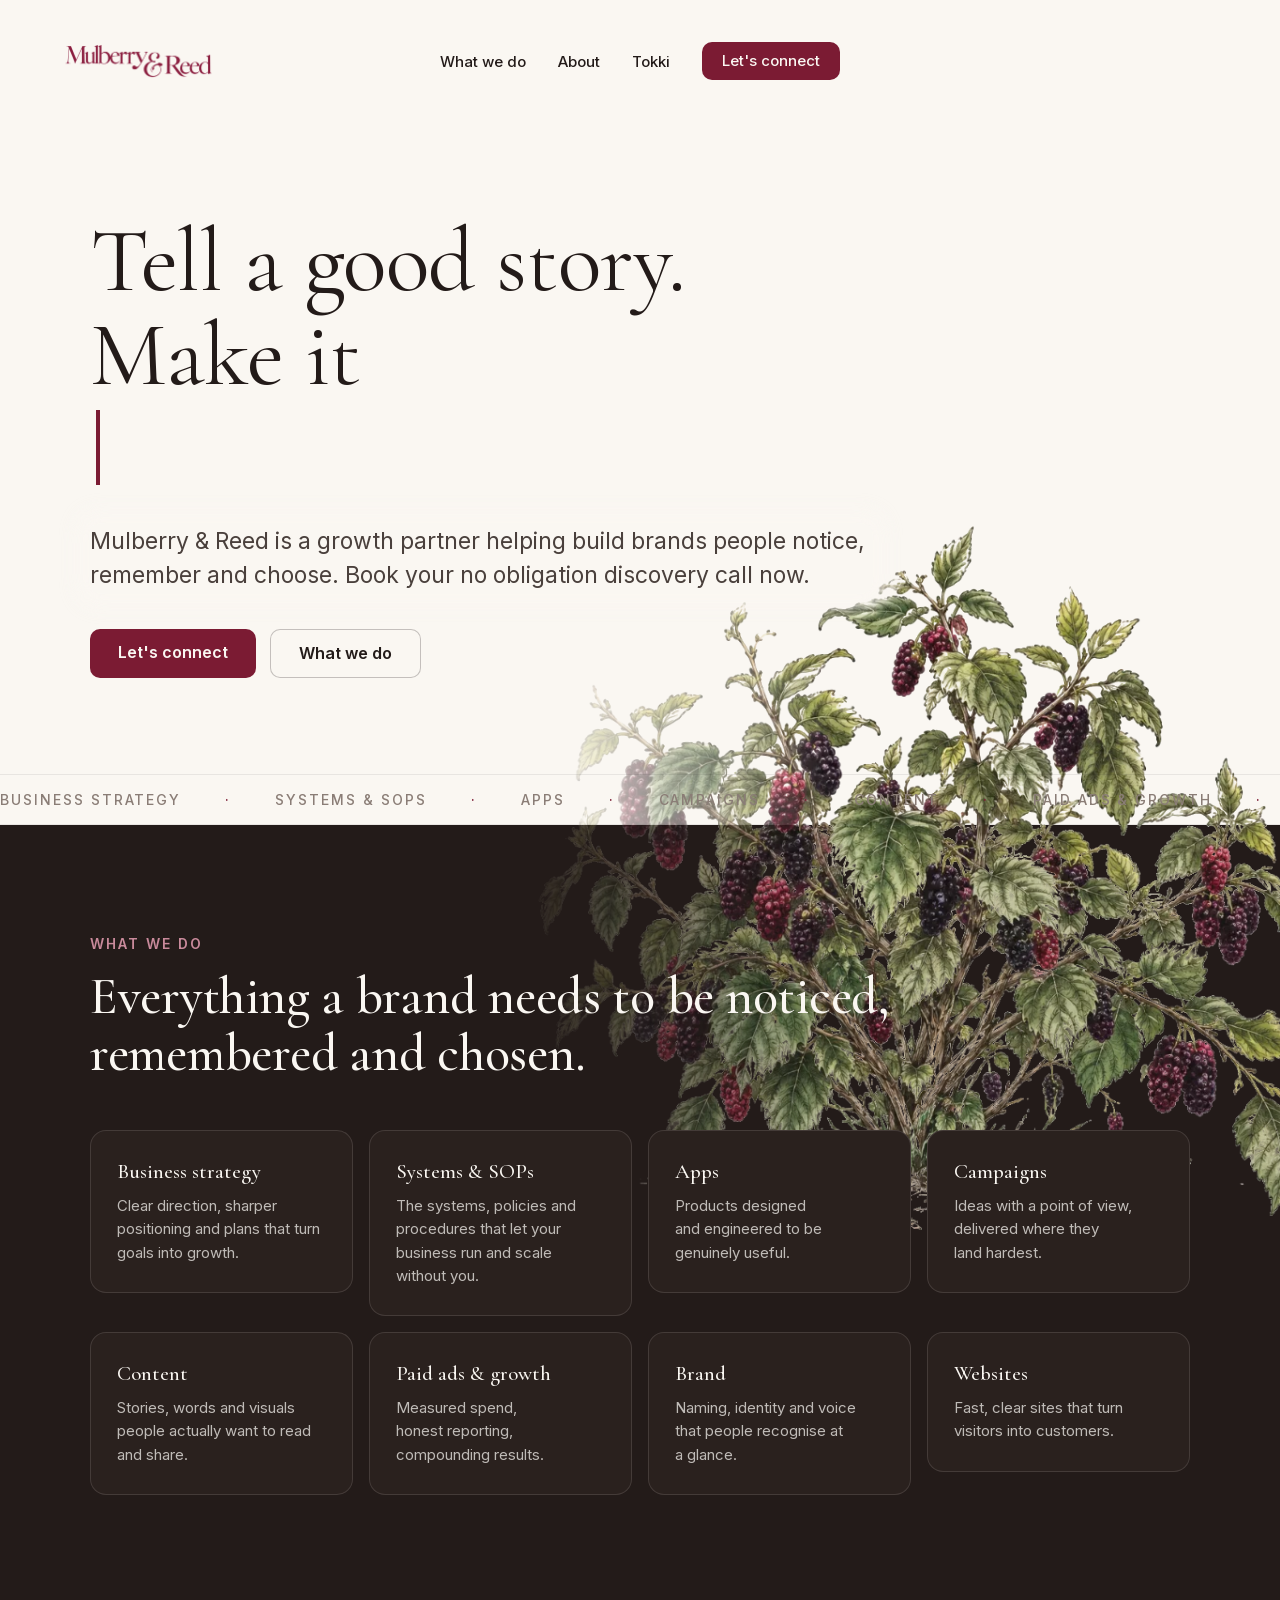
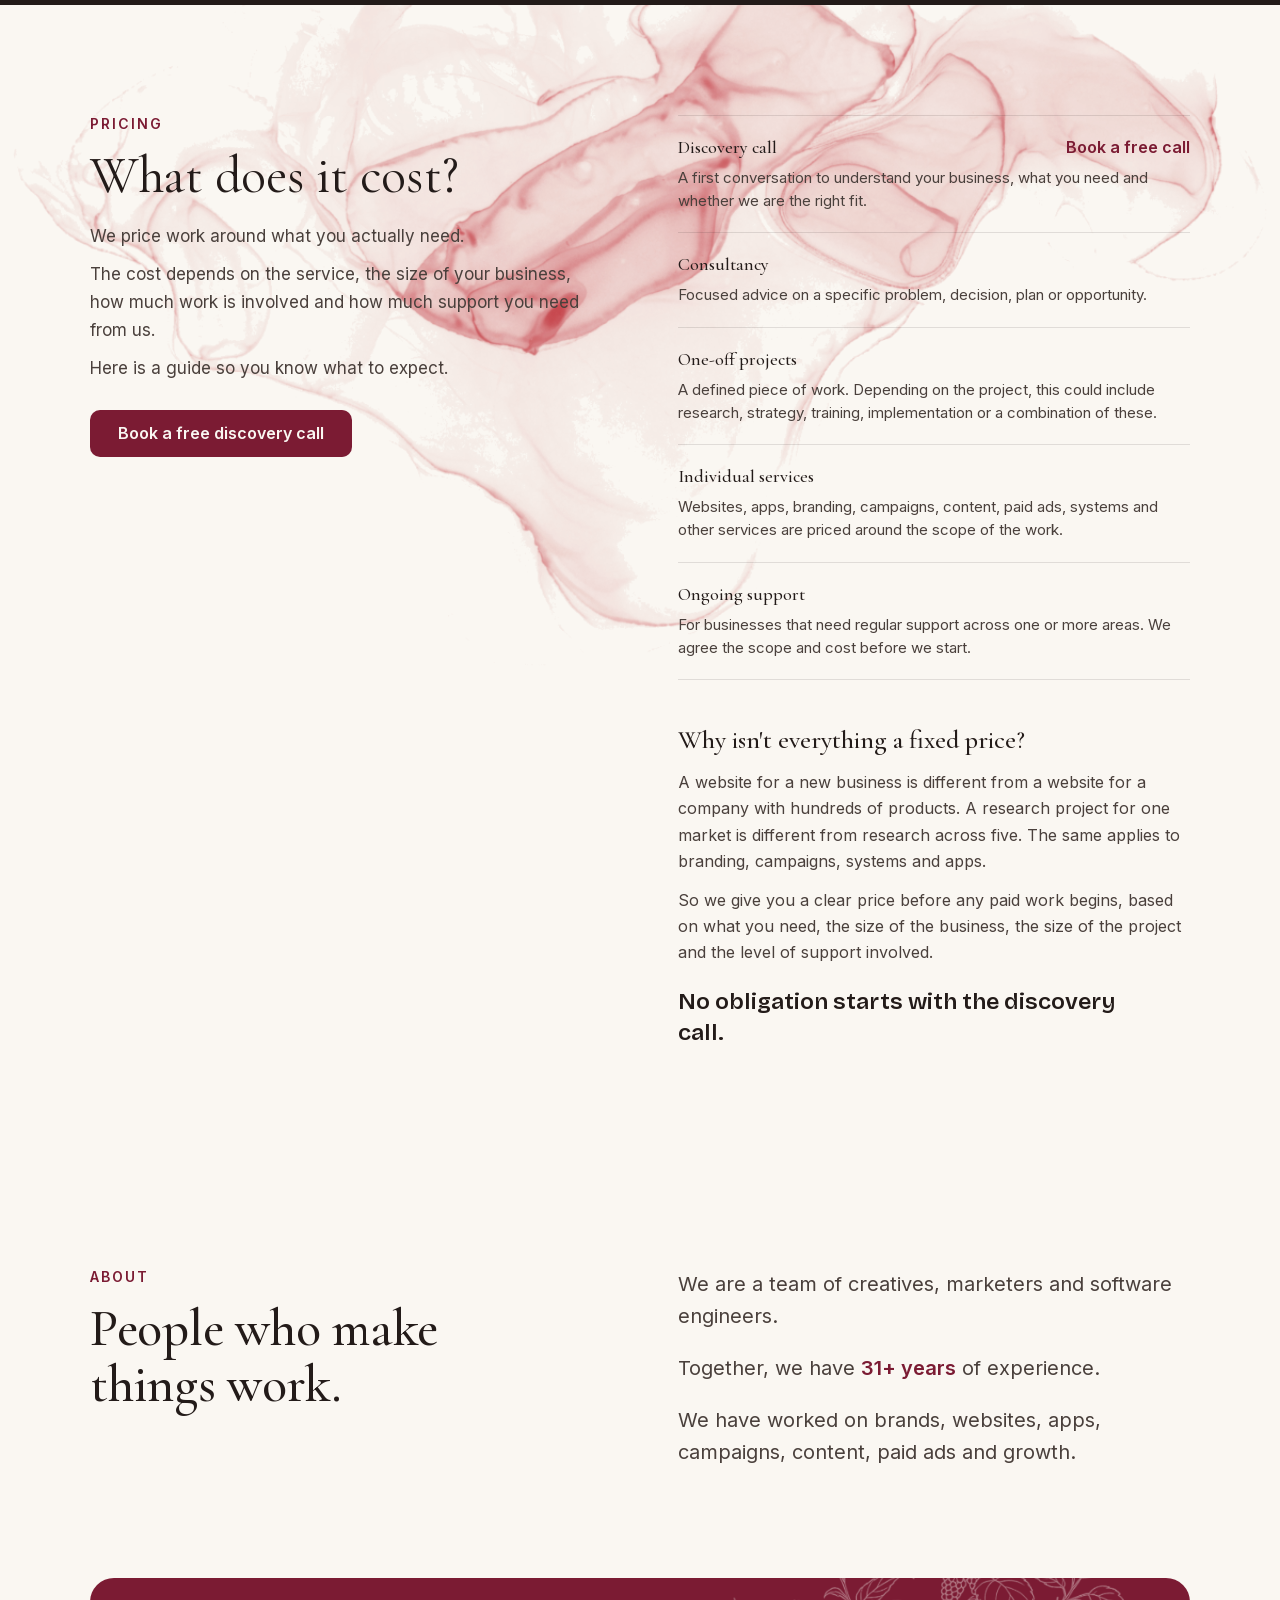
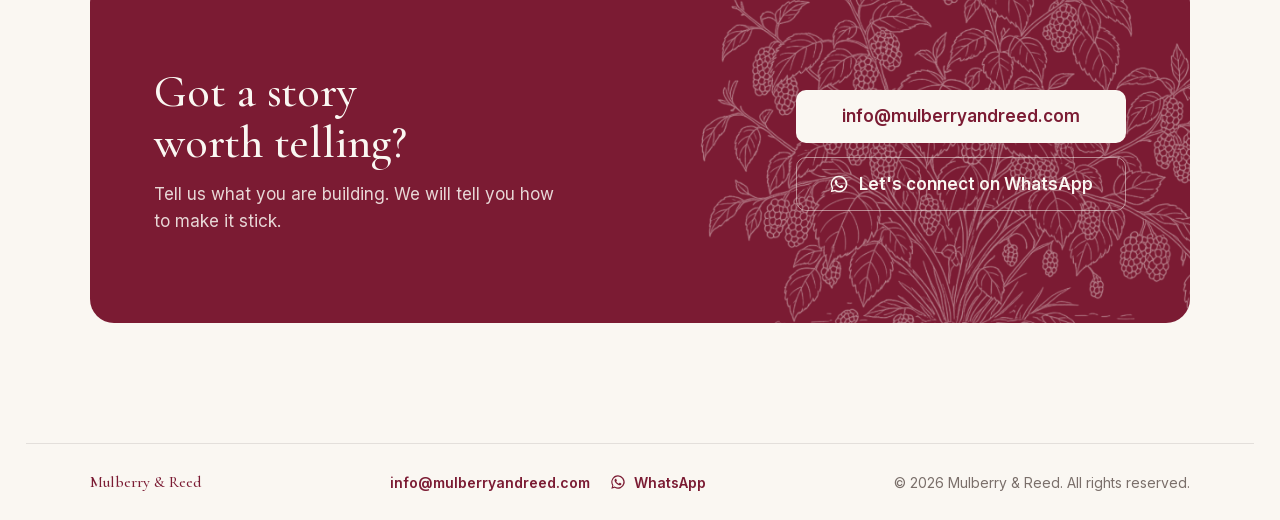
==== commit 36104e23: "Remove 'Made with Claude Design' badge Co-Authored-By: Claude Opus 5.5 <noreply@anthropic.com> Claud" ====
--- a/index.html
+++ b/index.html
@@ -379,7 +379,7 @@
   </script>
 
   <script type="__bundler/template">
-"<!DOCTYPE html>\n<html><head><meta charset=\"utf-8\"><meta name=\"viewport\" content=\"width=device-width, initial-scale=1\"><title>Mulberry &amp; Reed<\u002Ftitle><style>/* Fonts used by the live site (Google Fonts). Bricolage Grotesque appears once, as an accent line. */\n/* vietnamese */\n@font-face {\n  font-family: 'Bricolage Grotesque';\n  font-style: normal;\n  font-weight: 600;\n  font-stretch: 100%;\n  font-display: swap;\n  src: url(\"5f8071e0-d0e3-4c70-a6ef-342c2df08a6c\") format('woff2');\n  unicode-range: U+0102-0103, U+0110-0111, U+0128-0129, U+0168-0169, U+01A0-01A1, U+01AF-01B0, U+0300-0301, U+0303-0304, U+0308-0309, U+0323, U+0329, U+1EA0-1EF9, U+20AB;\n}\n/* latin-ext */\n@font-face {\n  font-family: 'Bricolage Grotesque';\n  font-style: normal;\n  font-weight: 600;\n  font-stretch: 100%;\n  font-display: swap;\n  src: url(\"4c6a49b8-3b0d-4b5a-8cc0-8b7341275515\") format('woff2');\n  unicode-range: U+0100-02BA, U+02BD-02C5, U+02C7-02CC, U+02CE-02D7, U+02DD-02FF, U+0304, U+0308, U+0329, U+1D00-1DBF, U+1E00-1E9F, U+1EF2-1EFF, U+2020, U+20A0-20AB, U+20AD-20C4, U+2113, U+2C60-2C7F, U+A720-A7FF;\n}\n/* latin */\n@font-face {\n  font-family: 'Bricolage Grotesque';\n  font-style: normal;\n  font-weight: 600;\n  font-stretch: 100%;\n  font-display: swap;\n  src: url(\"c318ac86-9cab-421d-974a-ce7dfe3a45f0\") format('woff2');\n  unicode-range: U+0000-00FF, U+0131, U+0152-0153, U+02BB-02BC, U+02C6, U+02DA, U+02DC, U+0304, U+0308, U+0329, U+2000-206F, U+20AC, U+2122, U+2191, U+2193, U+2212, U+2215, U+FEFF, U+FFFD;\n}\n/* cyrillic-ext */\n@font-face {\n  font-family: 'Cormorant Garamond';\n  font-style: italic;\n  font-weight: 400;\n  font-display: swap;\n  src: url(\"65ef2a66-8c25-46d9-9b20-e8cb3062c957\") format('woff2');\n  unicode-range: U+0460-052F, U+1C80-1C8A, U+20B4, U+2DE0-2DFF, U+A640-A69F, U+FE2E-FE2F;\n}\n/* cyrillic */\n@font-face {\n  font-family: 'Cormorant Garamond';\n  font-style: italic;\n  font-weight: 400;\n  font-display: swap;\n  src: url(\"d5820443-b06c-40d5-ac70-dd2726017d15\") format('woff2');\n  unicode-range: U+0301, U+0400-045F, U+0490-0491, U+04B0-04B1, U+2116;\n}\n/* vietnamese */\n@font-face {\n  font-family: 'Cormorant Garamond';\n  font-style: italic;\n  font-weight: 400;\n  font-display: swap;\n  src: url(\"798d959d-cf2b-46bc-8164-3d71f1ad58f8\") format('woff2');\n  unicode-range: U+0102-0103, U+0110-0111, U+0128-0129, U+0168-0169, U+01A0-01A1, U+01AF-01B0, U+0300-0301, U+0303-0304, U+0308-0309, U+0323, U+0329, U+1EA0-1EF9, U+20AB;\n}\n/* latin-ext */\n@font-face {\n  font-family: 'Cormorant Garamond';\n  font-style: italic;\n  font-weight: 400;\n  font-display: swap;\n  src: url(\"98bcf206-62e0-41e1-97fe-2fdcc4621769\") format('woff2');\n  unicode-range: U+0100-02BA, U+02BD-02C5, U+02C7-02CC, U+02CE-02D7, U+02DD-02FF, U+0304, U+0308, U+0329, U+1D00-1DBF, U+1E00-1E9F, U+1EF2-1EFF, U+2020, U+20A0-20AB, U+20AD-20C4, U+2113, U+2C60-2C7F, U+A720-A7FF;\n}\n/* latin */\n@font-face {\n  font-family: 'Cormorant Garamond';\n  font-style: italic;\n  font-weight: 400;\n  font-display: swap;\n  src: url(\"48718366-0e76-4015-94c4-59ae46bb61ed\") format('woff2');\n  unicode-range: U+0000-00FF, U+0131, U+0152-0153, U+02BB-02BC, U+02C6, U+02DA, U+02DC, U+0304, U+0308, U+0329, U+2000-206F, U+20AC, U+2122, U+2191, U+2193, U+2212, U+2215, U+FEFF, U+FFFD;\n}\n/* cyrillic-ext */\n@font-face {\n  font-family: 'Cormorant Garamond';\n  font-style: normal;\n  font-weight: 400;\n  font-display: swap;\n  src: url(\"1533e22e-7c19-460e-8bed-b7c040ad8aec\") format('woff2');\n  unicode-range: U+0460-052F, U+1C80-1C8A, U+20B4, U+2DE0-2DFF, U+A640-A69F, U+FE2E-FE2F;\n}\n/* cyrillic */\n@font-face {\n  font-family: 'Cormorant Garamond';\n  font-style: normal;\n  font-weight: 400;\n  font-display: swap;\n  src: url(\"38bd7727-a7e5-4aef-8191-00566d9f94ae\") format('woff2');\n  unicode-range: U+0301, U+0400-045F, U+0490-0491, U+04B0-04B1, U+2116;\n}\n/* vietnamese */\n@font-face {\n  font-family: 'Cormorant Garamond';\n  font-style: normal;\n  font-weight: 400;\n  font-display: swap;\n  src: url(\"cd03af83-8ded-4c4d-b23e-8de1993dba5c\") format('woff2');\n  unicode-range: U+0102-0103, U+0110-0111, U+0128-0129, U+0168-0169, U+01A0-01A1, U+01AF-01B0, U+0300-0301, U+0303-0304, U+0308-0309, U+0323, U+0329, U+1EA0-1EF9, U+20AB;\n}\n/* latin-ext */\n@font-face {\n  font-family: 'Cormorant Garamond';\n  font-style: normal;\n  font-weight: 400;\n  font-display: swap;\n  src: url(\"ad928f36-c2a9-43fd-85a1-568334fec3f5\") format('woff2');\n  unicode-range: U+0100-02BA, U+02BD-02C5, U+02C7-02CC, U+02CE-02D7, U+02DD-02FF, U+0304, U+0308, U+0329, U+1D00-1DBF, U+1E00-1E9F, U+1EF2-1EFF, U+2020, U+20A0-20AB, U+20AD-20C4, U+2113, U+2C60-2C7F, U+A720-A7FF;\n}\n/* latin */\n@font-face {\n  font-family: 'Cormorant Garamond';\n  font-style: normal;\n  font-weight: 400;\n  font-display: swap;\n  src: url(\"54b55bea-4f40-44d1-92b6-6d952fbfaf34\") format('woff2');\n  unicode-range: U+0000-00FF, U+0131, U+0152-0153, U+02BB-02BC, U+02C6, U+02DA, U+02DC, U+0304, U+0308, U+0329, U+2000-206F, U+20AC, U+2122, U+2191, U+2193, U+2212, U+2215, U+FEFF, U+FFFD;\n}\n/* cyrillic-ext */\n@font-face {\n  font-family: 'Cormorant Garamond';\n  font-style: normal;\n  font-weight: 500;\n  font-display: swap;\n  src: url(\"1533e22e-7c19-460e-8bed-b7c040ad8aec\") format('woff2');\n  unicode-range: U+0460-052F, U+1C80-1C8A, U+20B4, U+2DE0-2DFF, U+A640-A69F, U+FE2E-FE2F;\n}\n/* cyrillic */\n@font-face {\n  font-family: 'Cormorant Garamond';\n  font-style: normal;\n  font-weight: 500;\n  font-display: swap;\n  src: url(\"38bd7727-a7e5-4aef-8191-00566d9f94ae\") format('woff2');\n  unicode-range: U+0301, U+0400-045F, U+0490-0491, U+04B0-04B1, U+2116;\n}\n/* vietnamese */\n@font-face {\n  font-family: 'Cormorant Garamond';\n  font-style: normal;\n  font-weight: 500;\n  font-display: swap;\n  src: url(\"cd03af83-8ded-4c4d-b23e-8de1993dba5c\") format('woff2');\n  unicode-range: U+0102-0103, U+0110-0111, U+0128-0129, U+0168-0169, U+01A0-01A1, U+01AF-01B0, U+0300-0301, U+0303-0304, U+0308-0309, U+0323, U+0329, U+1EA0-1EF9, U+20AB;\n}\n/* latin-ext */\n@font-face {\n  font-family: 'Cormorant Garamond';\n  font-style: normal;\n  font-weight: 500;\n  font-display: swap;\n  src: url(\"ad928f36-c2a9-43fd-85a1-568334fec3f5\") format('woff2');\n  unicode-range: U+0100-02BA, U+02BD-02C5, U+02C7-02CC, U+02CE-02D7, U+02DD-02FF, U+0304, U+0308, U+0329, U+1D00-1DBF, U+1E00-1E9F, U+1EF2-1EFF, U+2020, U+20A0-20AB, U+20AD-20C4, U+2113, U+2C60-2C7F, U+A720-A7FF;\n}\n/* latin */\n@font-face {\n  font-family: 'Cormorant Garamond';\n  font-style: normal;\n  font-weight: 500;\n  font-display: swap;\n  src: url(\"54b55bea-4f40-44d1-92b6-6d952fbfaf34\") format('woff2');\n  unicode-range: U+0000-00FF, U+0131, U+0152-0153, U+02BB-02BC, U+02C6, U+02DA, U+02DC, U+0304, U+0308, U+0329, U+2000-206F, U+20AC, U+2122, U+2191, U+2193, U+2212, U+2215, U+FEFF, U+FFFD;\n}\n/* cyrillic-ext */\n@font-face {\n  font-family: 'Inter';\n  font-style: normal;\n  font-weight: 400;\n  font-display: swap;\n  src: url(\"9a160e8d-6283-4996-9267-4ad86be04650\") format('woff2');\n  unicode-range: U+0460-052F, U+1C80-1C8A, U+20B4, U+2DE0-2DFF, U+A640-A69F, U+FE2E-FE2F;\n}\n/* cyrillic */\n@font-face {\n  font-family: 'Inter';\n  font-style: normal;\n  font-weight: 400;\n  font-display: swap;\n  src: url(\"33680f34-a5e5-49e6-8651-541858a34c7a\") format('woff2');\n  unicode-range: U+0301, U+0400-045F, U+0490-0491, U+04B0-04B1, U+2116;\n}\n/* greek-ext */\n@font-face {\n  font-family: 'Inter';\n  font-style: normal;\n  font-weight: 400;\n  font-display: swap;\n  src: url(\"8a0a51d5-5f91-499d-93e3-625776157e9f\") format('woff2');\n  unicode-range: U+1F00-1FFF;\n}\n/* greek */\n@font-face {\n  font-family: 'Inter';\n  font-style: normal;\n  font-weight: 400;\n  font-display: swap;\n  src: url(\"e108a107-19b5-44d7-a542-71590fc61c55\") format('woff2');\n  unicode-range: U+0370-0377, U+037A-037F, U+0384-038A, U+038C, U+038E-03A1, U+03A3-03FF;\n}\n/* vietnamese */\n@font-face {\n  font-family: 'Inter';\n  font-style: normal;\n  font-weight: 400;\n  font-display: swap;\n  src: url(\"0de87deb-51e1-49c4-8aa5-8e08519b8e58\") format('woff2');\n  unicode-range: U+0102-0103, U+0110-0111, U+0128-0129, U+0168-0169, U+01A0-01A1, U+01AF-01B0, U+0300-0301, U+0303-0304, U+0308-0309, U+0323, U+0329, U+1EA0-1EF9, U+20AB;\n}\n/* latin-ext */\n@font-face {\n  font-family: 'Inter';\n  font-style: normal;\n  font-weight: 400;\n  font-display: swap;\n  src: url(\"68286bfd-327b-4fb6-8e4e-d313c0023b5b\") format('woff2');\n  unicode-range: U+0100-02BA, U+02BD-02C5, U+02C7-02CC, U+02CE-02D7, U+02DD-02FF, U+0304, U+0308, U+0329, U+1D00-1DBF, U+1E00-1E9F, U+1EF2-1EFF, U+2020, U+20A0-20AB, U+20AD-20C4, U+2113, U+2C60-2C7F, U+A720-A7FF;\n}\n/* latin */\n@font-face {\n  font-family: 'Inter';\n  font-style: normal;\n  font-weight: 400;\n  font-display: swap;\n  src: url(\"3b2e44ad-99fd-4576-947d-e1da7f267604\") format('woff2');\n  unicode-range: U+0000-00FF, U+0131, U+0152-0153, U+02BB-02BC, U+02C6, U+02DA, U+02DC, U+0304, U+0308, U+0329, U+2000-206F, U+20AC, U+2122, U+2191, U+2193, U+2212, U+2215, U+FEFF, U+FFFD;\n}\n/* cyrillic-ext */\n@font-face {\n  font-family: 'Inter';\n  font-style: normal;\n  font-weight: 500;\n  font-display: swap;\n  src: url(\"9a160e8d-6283-4996-9267-4ad86be04650\") format('woff2');\n  unicode-range: U+0460-052F, U+1C80-1C8A, U+20B4, U+2DE0-2DFF, U+A640-A69F, U+FE2E-FE2F;\n}\n/* cyrillic */\n@font-face {\n  font-family: 'Inter';\n  font-style: normal;\n  font-weight: 500;\n  font-display: swap;\n  src: url(\"33680f34-a5e5-49e6-8651-541858a34c7a\") format('woff2');\n  unicode-range: U+0301, U+0400-045F, U+0490-0491, U+04B0-04B1, U+2116;\n}\n/* greek-ext */\n@font-face {\n  font-family: 'Inter';\n  font-style: normal;\n  font-weight: 500;\n  font-display: swap;\n  src: url(\"8a0a51d5-5f91-499d-93e3-625776157e9f\") format('woff2');\n  unicode-range: U+1F00-1FFF;\n}\n/* greek */\n@font-face {\n  font-family: 'Inter';\n  font-style: normal;\n  font-weight: 500;\n  font-display: swap;\n  src: url(\"e108a107-19b5-44d7-a542-71590fc61c55\") format('woff2');\n  unicode-range: U+0370-0377, U+037A-037F, U+0384-038A, U+038C, U+038E-03A1, U+03A3-03FF;\n}\n/* vietnamese */\n@font-face {\n  font-family: 'Inter';\n  font-style: normal;\n  font-weight: 500;\n  font-display: swap;\n  src: url(\"0de87deb-51e1-49c4-8aa5-8e08519b8e58\") format('woff2');\n  unicode-range: U+0102-0103, U+0110-0111, U+0128-0129, U+0168-0169, U+01A0-01A1, U+01AF-01B0, U+0300-0301, U+0303-0304, U+0308-0309, U+0323, U+0329, U+1EA0-1EF9, U+20AB;\n}\n/* latin-ext */\n@font-face {\n  font-family: 'Inter';\n  font-style: normal;\n  font-weight: 500;\n  font-display: swap;\n  src: url(\"68286bfd-327b-4fb6-8e4e-d313c0023b5b\") format('woff2');\n  unicode-range: U+0100-02BA, U+02BD-02C5, U+02C7-02CC, U+02CE-02D7, U+02DD-02FF, U+0304, U+0308, U+0329, U+1D00-1DBF, U+1E00-1E9F, U+1EF2-1EFF, U+2020, U+20A0-20AB, U+20AD-20C4, U+2113, U+2C60-2C7F, U+A720-A7FF;\n}\n/* latin */\n@font-face {\n  font-family: 'Inter';\n  font-style: normal;\n  font-weight: 500;\n  font-display: swap;\n  src: url(\"3b2e44ad-99fd-4576-947d-e1da7f267604\") format('woff2');\n  unicode-range: U+0000-00FF, U+0131, U+0152-0153, U+02BB-02BC, U+02C6, U+02DA, U+02DC, U+0304, U+0308, U+0329, U+2000-206F, U+20AC, U+2122, U+2191, U+2193, U+2212, U+2215, U+FEFF, U+FFFD;\n}\n/* cyrillic-ext */\n@font-face {\n  font-family: 'Inter';\n  font-style: normal;\n  font-weight: 600;\n  font-display: swap;\n  src: url(\"9a160e8d-6283-4996-9267-4ad86be04650\") format('woff2');\n  unicode-range: U+0460-052F, U+1C80-1C8A, U+20B4, U+2DE0-2DFF, U+A640-A69F, U+FE2E-FE2F;\n}\n/* cyrillic */\n@font-face {\n  font-family: 'Inter';\n  font-style: normal;\n  font-weight: 600;\n  font-display: swap;\n  src: url(\"33680f34-a5e5-49e6-8651-541858a34c7a\") format('woff2');\n  unicode-range: U+0301, U+0400-045F, U+0490-0491, U+04B0-04B1, U+2116;\n}\n/* greek-ext */\n@font-face {\n  font-family: 'Inter';\n  font-style: normal;\n  font-weight: 600;\n  font-display: swap;\n  src: url(\"8a0a51d5-5f91-499d-93e3-625776157e9f\") format('woff2');\n  unicode-range: U+1F00-1FFF;\n}\n/* greek */\n@font-face {\n  font-family: 'Inter';\n  font-style: normal;\n  font-weight: 600;\n  font-display: swap;\n  src: url(\"e108a107-19b5-44d7-a542-71590fc61c55\") format('woff2');\n  unicode-range: U+0370-0377, U+037A-037F, U+0384-038A, U+038C, U+038E-03A1, U+03A3-03FF;\n}\n/* vietnamese */\n@font-face {\n  font-family: 'Inter';\n  font-style: normal;\n  font-weight: 600;\n  font-display: swap;\n  src: url(\"0de87deb-51e1-49c4-8aa5-8e08519b8e58\") format('woff2');\n  unicode-range: U+0102-0103, U+0110-0111, U+0128-0129, U+0168-0169, U+01A0-01A1, U+01AF-01B0, U+0300-0301, U+0303-0304, U+0308-0309, U+0323, U+0329, U+1EA0-1EF9, U+20AB;\n}\n/* latin-ext */\n@font-face {\n  font-family: 'Inter';\n  font-style: normal;\n  font-weight: 600;\n  font-display: swap;\n  src: url(\"68286bfd-327b-4fb6-8e4e-d313c0023b5b\") format('woff2');\n  unicode-range: U+0100-02BA, U+02BD-02C5, U+02C7-02CC, U+02CE-02D7, U+02DD-02FF, U+0304, U+0308, U+0329, U+1D00-1DBF, U+1E00-1E9F, U+1EF2-1EFF, U+2020, U+20A0-20AB, U+20AD-20C4, U+2113, U+2C60-2C7F, U+A720-A7FF;\n}\n/* latin */\n@font-face {\n  font-family: 'Inter';\n  font-style: normal;\n  font-weight: 600;\n  font-display: swap;\n  src: url(\"3b2e44ad-99fd-4576-947d-e1da7f267604\") format('woff2');\n  unicode-range: U+0000-00FF, U+0131, U+0152-0153, U+02BB-02BC, U+02C6, U+02DA, U+02DC, U+0304, U+0308, U+0329, U+2000-206F, U+20AC, U+2122, U+2191, U+2193, U+2212, U+2215, U+FEFF, U+FFFD;\n}\n\n\n/* Thmanyah Serif — Arabic display + text (supplied by client) */\n@font-face{font-family:'Thmanyah Serif Display';src:url(\"0174d17c-f44d-4547-9c20-c271867322a0\") format('opentype');font-weight:300;font-style:normal;font-display:swap}\n@font-face{font-family:'Thmanyah Serif Display';src:url(\"b7f56e3c-994d-4e5a-bf99-2b2e6f9b134a\") format('opentype');font-weight:400;font-style:normal;font-display:swap}\n@font-face{font-family:'Thmanyah Serif Display';src:url(\"18c79a0e-0148-4f11-94c1-7f3ee9fe730f\") format('opentype');font-weight:500;font-style:normal;font-display:swap}\n@font-face{font-family:'Thmanyah Serif Display';src:url(\"71dae1b2-1bb5-42b3-8330-f5eb5f6ea48f\") format('opentype');font-weight:700;font-style:normal;font-display:swap}\n@font-face{font-family:'Thmanyah Serif Display';src:url(\"cb4ce207-7929-43ad-9381-c41679c7b4e3\") format('opentype');font-weight:900;font-style:normal;font-display:swap}\n@font-face{font-family:'Thmanyah Serif Text';src:url(\"b5e2713d-7c6e-453f-843d-1a0ea41961bb\") format('opentype');font-weight:300;font-style:normal;font-display:swap}\n@font-face{font-family:'Thmanyah Serif Text';src:url(\"50b290e8-9866-4285-ba37-ef15f901bb46\") format('opentype');font-weight:400;font-style:normal;font-display:swap}\n@font-face{font-family:'Thmanyah Serif Text';src:url(\"df41d073-6338-4c56-80c9-14e176f49b67\") format('opentype');font-weight:500;font-style:normal;font-display:swap}\n@font-face{font-family:'Thmanyah Serif Text';src:url(\"35789561-d16b-450a-9c0a-0dcf130d9609\") format('opentype');font-weight:700;font-style:normal;font-display:swap}\n@font-face{font-family:'Thmanyah Serif Text';src:url(\"fcddfe67-d5d4-49f6-9bd3-c397bef8829f\") format('opentype');font-weight:900;font-style:normal;font-display:swap}\n@font-face{font-family:'Thmanyah Sans';src:url(\"d6a73a51-6555-4d1f-9c61-174b86fb83f2\") format('opentype');font-weight:500;font-style:normal;font-display:swap}\n@font-face{font-family:'Thmanyah Sans';src:url(\"ad923cd4-7872-4e99-af1e-17faec42905b\") format('opentype');font-weight:700;font-style:normal;font-display:swap}\n@font-face{font-family:'Thmanyah Sans';src:url(\"bff4f2a5-8175-40ba-8f43-c418cd96aac4\") format('opentype');font-weight:900;font-style:normal;font-display:swap}\n:root{--font-arabic-sans:'Thmanyah Sans','IBM Plex Sans Arabic',sans-serif;--font-arabic-display:'Thmanyah Serif Display','Amiri',serif;--font-arabic-text:'Thmanyah Serif Text','Amiri',serif}\n\n:root{\n/* Site palette (from the live site source) */\n--paper:#FAF7F2;--ink:#231B19;--ink-2:#4A403C;--ink-3:#6A5F5A;--ink-4:#7A6F6A;--ink-5:#8A7D76;\n--berry:#7B1B33;--berry-deep:#5E1226;--berry-press:#571022;--rose:#C98A9B;\n--espresso:#231B19;--espresso-2:#2A211E;--espresso-3:#332824;\n--oat-1:#EFE8DD;--oat-hover:#F2ECE1;--oat-card:#F1EBE2;--berry-deep-hover:#3F0B18;--ink-article:#3A312E;--oat-2:#E7DDCE;--oat-ink:#A2937F;\n/* Brand colour board — primary */\n--mulberry:#2E0F2D;--ripe-berry:#8B1E3F;--red-berry:#C8223F;--pink-berry:#E07A7A;--white-mulberry:#F4E9D7;--leaf-green:#3E7D32;--fresh-leaf:#8FBF5B;--forest-green:#1F4D2B;\n/* Brand colour board — supporting accents */\n--deep-mulberry:#180A1A;--plum:#4B1F4A;--berry-pink:#A6385B;--soft-coral:#F2A7A1;--blush:#F9D7D2;--young-leaf:#CFE3A1;--olive:#6B8F3E;--sage:#A7C193;\n/* Brand colour board — neutrals */\n--earth:#3A322A;--stone:#A89B8C;--sand:#E8DDC9;--light:#FAF8F2;\n/* Brand colour board — gradients (optional) */\n--gradient-mulberry:linear-gradient(135deg,#2E0F2D 0%,#8B1E3F 60%,#C8223F 100%);/* @kind color */\n--gradient-berry:linear-gradient(135deg,#C8223F 0%,#F2A7A1 100%);/* @kind color */\n--gradient-leaf:linear-gradient(135deg,#3E7D32 0%,#CFE3A1 100%);/* @kind color */\n--gradient-natural:linear-gradient(135deg,#F4E9D7 0%,#6B8F3E 100%);/* @kind color */\n/* Semantic */\n--surface-page:var(--paper);--surface-dark:var(--espresso);--surface-dark-card:var(--espresso-2);--surface-dark-card-hover:var(--espresso-3);--surface-accent:var(--berry);--surface-placeholder:var(--oat-1);\n--text-strong:var(--ink);--text-body:var(--ink-2);--text-muted:var(--ink-3);--text-subtle:var(--ink-4);--text-quiet:var(--ink-5);--text-inverse:var(--paper);--text-inverse-muted:rgba(250,247,242,.72);--text-accent:var(--berry);--text-accent-on-dark:var(--rose);\n--action-primary:var(--berry);--action-primary-hover:var(--berry-press);--action-fg:var(--paper);\n--border-hairline:rgba(35,27,25,.08);--border-default:rgba(35,27,25,.12);--border-button:rgba(35,27,25,.25);--border-input:rgba(35,27,25,.14);--border-pill:rgba(35,27,25,.16);--border-callout:rgba(94,18,38,.18);--border-on-dark:rgba(250,247,242,.12);--border-on-accent:rgba(250,247,242,.5);\n--nav-glass:rgba(250,247,242,.92);\n}\n\n:root{\n--font-display:'Cormorant Garamond',Garamond,'Times New Roman',serif;\n--font-sans:'Inter',system-ui,sans-serif;\n--font-accent:'Bricolage Grotesque','Inter',sans-serif;\n--text-hero:clamp(40px,7.5vw,92px);--text-h2:clamp(28px,4.5vw,52px);--text-h2-panel:clamp(28px,4vw,46px);--text-h3:clamp(21px,2.6vw,26px);--text-card-title:21px;--text-post-title:22px;\n--text-lead:clamp(18px,2.2vw,23px);--text-about:clamp(17px,1.9vw,20px);--text-body-l:17px;--text-body:16px;--text-body-s:15px;--text-eyebrow:14px;--text-meta:13px;\n--leading-hero:1.02;--leading-heading:1.08;--leading-title:1.2;--leading-body:1.65;--leading-card:1.55;\n--tracking-heading:-0.005em;--tracking-eyebrow:0.14em;--tracking-meta:0.08em;\n}\n\n:root{\n--space-1:4px;--space-2:8px;--space-3:14px;--space-4:16px;--space-5:20px;--space-6:28px;--space-7:36px;--space-8:48px;\n--section-pad-y:clamp(56px,9vw,110px);--section-pad-x:clamp(20px,5vw,64px);--hero-pad-top:clamp(56px,10vw,120px);\n--column-gap:clamp(32px,6vw,80px);--grid-gap:16px;--container-max:1100px;--sticky-offset:110px;\n}\n\n:root{\n--radius-pill:10px;--radius-panel:24px;--radius-card:16px;--radius-menu:12px;--radius-soft:8px;--radius-round:50%;\n--shadow-menu:0 18px 30px -18px rgba(35,27,25,.25);\n--shadow-halo:0 0 18px 14px rgba(250,247,242,.85);\n--ease-out:cubic-bezier(.22,1,.36,1);/* @kind other */\n--dur-fast:200ms;/* @kind other */\n--dur-base:250ms;/* @kind other */\n--dur-card:300ms;/* @kind other */\n--dur-zoom:700ms;/* @kind other */\n--dur-hero:900ms;/* @kind other */\n}\n\nhtml,body{margin:0;padding:0;background:var(--paper);overflow-x:clip}\nbody{font-family:var(--font-sans);color:var(--ink);-webkit-font-smoothing:antialiased}\na{color:var(--berry);text-decoration:none}\na:hover{color:var(--berry-press)}\n::selection{background:var(--berry);color:var(--paper)}\n\n<\u002Fstyle>\n<script src=\"e02ec194-ae83-431f-b5a8-84d8f39aa631\" integrity=\"sha384-hD6/rw4ppMLGNu3tX5cjIb+uRZ7UkRJ6BPkLpg4hAu/6onKUg4lLsHAs9EBPT82L\" crossorigin=\"anonymous\"><\u002Fscript>\n<script src=\"7158a51b-ec90-48b5-ae44-f55d85827014\" integrity=\"sha384-u6aeetuaXnQ38mYT8rp6sbXaQe3NL9t+IBXmnYxwkUI2Hw4bsp2Wvmx4yRQF1uAm\" crossorigin=\"anonymous\"><\u002Fscript>\n\n<script src=\"42cbc91c-c358-44d9-ab8c-88794573eef3\"><\u002Fscript><script>window.DS=window.MulberryReedDesignSystem_309c80;<\u002Fscript>\n<script src=\"5560eb71-5ac6-4ee2-b7b2-2df75d939b32\"><\u002Fscript><script src=\"8c19f3a8-7003-47b0-9bd2-94ae463f4cde\"><\u002Fscript><script src=\"11429585-1f8d-4678-82fa-37c323327a24\"><\u002Fscript><script src=\"919262d8-831c-4d20-a158-7a7d4f63f86e\"><\u002Fscript>\n\n\n\n\n\n\n\n<style>@font-face{font-family:'KOSansAr';src:url(\"429aa09f-3bd0-4846-92a4-4e47765bb155\") format('opentype');font-weight:100;font-display:swap}@font-face{font-family:'KOSansAr';src:url(\"d15e2992-a765-4380-867d-7e3342df8772\") format('opentype');font-weight:200;font-display:swap}@font-face{font-family:'KOSansAr';src:url(\"5be8a25c-2748-4a71-9d07-6e8e174e5146\") format('opentype');font-weight:300;font-display:swap}@font-face{font-family:'KOSansAr';src:url(\"4bbc0532-3356-4f3e-9cdd-36399790eac2\") format('opentype');font-weight:400;font-display:swap}@font-face{font-family:'KOSansAr';src:url(\"06072a67-c445-452c-b7fe-9f445af26fa1\") format('opentype');font-weight:500;font-display:swap}@font-face{font-family:'KOSansAr';src:url(\"3954ff83-aeaf-4687-ae3d-f68db0ab07e3\") format('opentype');font-weight:600;font-display:swap}@font-face{font-family:'KOSansAr';src:url(\"0226ec87-4dff-441b-8f72-629aa97a5255\") format('opentype');font-weight:700;font-display:swap}.tk-ar{--font-display:'KOSansAr',sans-serif;--font-sans:'KOSansAr',sans-serif}html,body{background:#FAF7F2}a[href].mr-btn,a[href][style*=\"999px\"],[style*=\"border-radius: 999px\"],a[href],button:not(.mr-berry),[style*=\"radius-pill\"]{border-radius:10px!important}.tk-ar{--paper:#FAF7F2;--oat-1:#FAF7F2;--espresso:#570228;--ink:#570228;--ink-2:#570228;--ink-4:#570228;--ink-5:#570228;--berry:#570228;--rose:#FFDBD1;--border-default:rgba(87,2,40,.25);--border-button:#570228;--nav-glass:#FAF7F2;--shadow-halo:none;--font-display:var(--font-arabic-display);--font-sans:var(--font-arabic-text);--font-accent:var(--font-arabic-display)}.tk-faq summary{list-style:none;cursor:pointer}.tk-faq summary::-webkit-details-marker{display:none}.tk-faq[open] .tk-plus{transform:rotate(45deg)}.tk-plink{color:var(--ink);text-decoration:underline;text-decoration-color:rgba(87,2,40,.35);text-underline-offset:6px;text-decoration-thickness:1.5px}.tk-plink:hover{color:var(--berry);text-decoration-color:var(--berry)}.tk-plink .tk-parrow{color:var(--berry);transition:transform .2s}.tk-plink:hover .tk-parrow{transform:translateX(-4px)}html{scroll-behavior:smooth}.tk-hk{position:absolute;top:.04em;font-size:.6em;line-height:1;color:rgba(87,2,40,.45);clip-path:inset(0 0 50% 0);pointer-events:none}.tk-scrib{stroke-dasharray:1;stroke-dashoffset:1}.tk-scrib.on{animation:tk-draw .9s cubic-bezier(.6,.1,.3,1) .2s forwards}@keyframes tk-draw{to{stroke-dashoffset:0}}@media (prefers-reduced-motion:reduce){.tk-hk{position:absolute;top:.04em;font-size:.6em;line-height:1;color:rgba(87,2,40,.45);clip-path:inset(0 0 50% 0);pointer-events:none}.tk-scrib{stroke-dashoffset:0}}.tk-rtl .mr-plant{right:auto;left:-60px;bottom:0;width:min(48vw,660px);transform:scaleX(-1)}@media (min-width:761px) and (max-width:1100px){.tk-rtl .mr-plant{left:max(-140px,-14vw);width:50vw;bottom:0}}@media (max-width:760px){.tk-rtl .mr-plant{left:-22vw;width:120vw;bottom:0}.tk-links{display:none!important}}@media (max-width:760px){section p,section li p,section h2,section summary{position:relative;z-index:4}section p,section li p,section summary{background:rgba(250,247,242,.92);border-radius:6px;box-decoration-break:clone;-webkit-box-decoration-break:clone}section h2{background:rgba(250,247,242,.92);border-radius:6px;box-decoration-break:clone;-webkit-box-decoration-break:clone;display:inline}}<\u002Fstyle><style>@font-face{font-family:'KOSansAr';src:url(\"429aa09f-3bd0-4846-92a4-4e47765bb155\") format('opentype');font-weight:100;font-display:block}@font-face{font-family:'KOSansAr';src:url(\"d15e2992-a765-4380-867d-7e3342df8772\") format('opentype');font-weight:200;font-display:block}@font-face{font-family:'KOSansAr';src:url(\"5be8a25c-2748-4a71-9d07-6e8e174e5146\") format('opentype');font-weight:300;font-display:block}@font-face{font-family:'KOSansAr';src:url(\"4bbc0532-3356-4f3e-9cdd-36399790eac2\") format('opentype');font-weight:400;font-display:block}@font-face{font-family:'KOSansAr';src:url(\"06072a67-c445-452c-b7fe-9f445af26fa1\") format('opentype');font-weight:500;font-display:block}@font-face{font-family:'KOSansAr';src:url(\"3954ff83-aeaf-4687-ae3d-f68db0ab07e3\") format('opentype');font-weight:600;font-display:block}@font-face{font-family:'KOSansAr';src:url(\"0226ec87-4dff-441b-8f72-629aa97a5255\") format('opentype');font-weight:700;font-display:block}.tk-ar{--font-display:'KOSansAr',sans-serif!important;--font-sans:'KOSansAr',sans-serif!important}<\u002Fstyle><style>.tk-ar nav a,.tk-ar nav button{white-space:nowrap!important}.tk-ar nav{flex-wrap:wrap!important;row-gap:12px!important}@media(max-width:1100px){.tk-ar nav{gap:12px!important}.tk-ar nav a,.tk-ar nav button{font-size:14px!important;padding-left:12px!important;padding-right:12px!important}}<\u002Fstyle><style>.tk-ar h2{line-height:1.45!important}<\u002Fstyle><\u002Fhead><body><div id=\"root\"><\u002Fdiv>\n<style>@media (max-width:760px){section#work>div>*:first-child{margin-bottom:18px!important}section#work h2{margin:0 0 56px!important}section#work h2+div{padding-top:24px!important}section#work>div>*:first-child,section#work h2{background:var(--espresso)!important;background-color:#3a1a1f!important;padding:6px 10px!important;box-decoration-break:clone;-webkit-box-decoration-break:clone;display:inline-block!important;max-width:100%}h1,h2,h3,h4{line-height:1.15!important}p,li{line-height:1.6!important}:root{--shadow-halo:none}[style*=\"rgba(250,247,242\"]:not(nav):not(nav *){background:transparent!important;box-shadow:none!important}[style*=\"position: sticky\"]:not(nav){position:static!important}nav{position:sticky!important;top:0!important;z-index:60!important;background:#FAF7F2!important}nav [style*=\"top: 100%\"]{position:absolute!important;top:100%!important;left:0!important;right:0!important;background:#FAF7F2!important;box-shadow:0 12px 30px rgba(87,2,40,.14)!important;z-index:61!important;opacity:1!important}nav [style*=\"top: 100%\"] a{color:#570228!important;background:transparent!important}nav{flex-wrap:wrap!important;row-gap:12px!important}nav img,footer img{height:64px!important}[style*=\"minmax(300px\"]{grid-template-columns:1fr!important}[style*=\"minmax(240px\"]{grid-template-columns:1fr!important}footer{justify-content:center!important;text-align:center!important;flex-direction:column!important;align-items:center!important}section#contact img[aria-hidden=\"true\"]{opacity:.2!important}section#contact>div{justify-content:center!important;text-align:center!important}section#contact>div>div{margin-left:auto!important;margin-right:auto!important;text-align:center!important;align-items:center!important}footer>span{justify-content:center!important}section ol li{gap:12px!important}section :is(h1,h2,h3,h4,p,span,small,strong,em,label){background:transparent!important;background-color:transparent!important}section p,section h1,section h2,section h3,section h4,section span,section#contact div div div,footer p,footer span{background:transparent!important;background-color:transparent!important;box-shadow:none!important;outline:0!important;text-shadow:none!important}section:not(#contact) :is(div,span,p,h1,h2,h3,h4,h5,small,strong,em,label,li){background:transparent!important;background-color:transparent!important;box-shadow:none!important}section p,section p[style],p{background:transparent!important;background-color:transparent!important;background-image:none!important}h1{font-size:clamp(34px,10vw,52px)!important}}\n@keyframes mrHeroIn{0%{opacity:0;transform:translateY(26px)}100%{opacity:1;transform:none}}\n@keyframes mrRise{0%{opacity:0;transform:translateY(34px)}100%{opacity:1;transform:none}}\n@keyframes mrSwayA{0%,100%{transform:rotate(0deg)}50%{transform:rotate(0.5deg)}}\n@keyframes mrSwayB{0%,100%{transform:rotate(0deg)}50%{transform:rotate(-0.65deg) translateY(-2px)}}\n@keyframes mrStainIn{0%{opacity:0}100%{opacity:1}}\n@keyframes mrFallDrop{100%{transform:translateY(88px) scale(0.9,0.7);opacity:0.85}}\n@keyframes mrCaret{0%,45%{opacity:1}50%,100%{opacity:0}}\n.mr-hero{opacity:0;animation:0.9s cubic-bezier(0.22,1,0.36,1) 0s 1 normal forwards running mrHeroIn}\n@supports (animation-timeline:view()){.mr-reveal{animation-name:mrRise;animation-timeline:view();animation-range:entry 5% entry 45%;animation-fill-mode:both;animation-duration:auto;animation-timing-function:ease}}\n.mr-caret{display:inline-block;width:0.045em;height:0.82em;background:var(--berry);margin-left:0.06em;vertical-align:-0.08em;animation:0.9s steps(1) 0s infinite normal none running mrCaret}\n.mr-plant{position:absolute;bottom:-500px;right:max(-140px,-8vw);width:min(66vw,940px);aspect-ratio:1100/1005;pointer-events:none;z-index:2;mask-image:linear-gradient(to right,rgba(0,0,0,0),rgb(0,0,0) 38%)}\n.mr-plant img{position:absolute;inset:0;width:100%;height:100%;display:block;user-select:none;-webkit-user-drag:none}\n.mr-lean{position:absolute;inset:0;transition:transform 1.4s cubic-bezier(0.33,1,0.68,1)}\n.mr-sway-a{position:absolute;inset:0;animation:9s ease-in-out 0s infinite normal none running mrSwayA;transform-origin:50% 96%}\n.mr-sway-b{position:absolute;inset:0;animation:6.5s ease-in-out 0s infinite normal none running mrSwayB;transform-origin:52% 100%;clip-path:inset(0 0 44% 0)}\n#top:hover .mr-lean-a{transform:rotate(0.45deg)}\n#top:hover .mr-lean-b{transform:rotate(-0.7deg) translateY(-2px)}\n.mr-berry{position:absolute;width:44px;height:44px;transform:translate(-50%,-50%);background:none;border:none;padding:0;cursor:pointer;pointer-events:auto;border-radius:50%}\n.mr-stain{position:absolute;mix-blend-mode:multiply;pointer-events:none;animation:0.5s ease-out 0s 1 normal both running mrStainIn}\n.mr-fall{position:absolute;width:11px;height:13px;border-radius:45% 55% 50% 50%/40% 40% 60% 60%;background:radial-gradient(circle at 35% 30%,rgb(123,27,51),rgb(46,5,17) 70%);animation:0.5s cubic-bezier(0.55,0,0.85,0.4) 0s 1 normal forwards running mrFallDrop;pointer-events:none}\n@media (min-width:761px) and (max-width:1100px){.mr-plant{right:max(-160px,-16vw);width:62vw;bottom:-490px}}\n@media (max-width:760px){.mr-plant{bottom:-190px;right:-22vw;width:120vw;mask-image:linear-gradient(rgba(0,0,0,0),rgb(0,0,0) 16%)}#top{padding-bottom:min(80vw,320px)!important}#top p.mr-hero{background:rgba(250,247,242,0.92)!important;background-color:rgba(250,247,242,0.92)!important;border-radius:12px;padding:12px 14px!important}}\n@media (prefers-reduced-motion:reduce){.mr-hero{animation:none;opacity:1}.mr-reveal{animation:none}.mr-sway-a,.mr-sway-b{animation:none}.mr-lean{transition:none}.mr-fall{display:none}}\n@keyframes tk-draw{100%{stroke-dashoffset:0}}\n.tk-rtl .mr-plant{right:auto;left:-60px;bottom:0;width:min(48vw,660px);transform:scaleX(-1)}\n@media (min-width:761px) and (max-width:1100px){.tk-rtl .mr-plant{left:max(-140px,-14vw);width:50vw;bottom:0}}\n@media (max-width:760px){.tk-rtl .mr-plant{left:-22vw;width:120vw;bottom:0}.tk-links{display:none!important}}<\u002Fstyle><div id=\"root\"><\u002Fdiv>\n\n<script src=\"44e4b208-2c19-4c2e-90a0-d27942a7963a\"><\u002Fscript><script src=\"fc12bd2b-4c4d-433a-9db4-dc25d09f41a3\"><\u002Fscript><div id=\"__claude_design_branding\"><style>#__claude_design_branding{position:fixed;right:16px;bottom:16px;z-index:2147483646;display:flex;align-items:center;gap:7px;height:30px;padding:0 5px 0 10px;border-radius:999px;font-family:\"Anthropic Sans\",-apple-system,BlinkMacSystemFont,system-ui,sans-serif;font-size:12.5px;font-weight:400;line-height:1;letter-spacing:normal;text-transform:none;color:#141413;background:rgba(255,255,255,.86);-webkit-backdrop-filter:blur(24px);backdrop-filter:blur(24px);box-shadow:0 0 0 .5px rgba(31,30,29,.14),0 2px 10px rgba(0,0,0,.09)}\n#__claude_design_branding *{box-sizing:border-box;margin:0}\n#__claude_design_branding a{color:inherit;text-decoration:none;display:inline-flex;align-items:center;gap:7px;white-space:nowrap}\n#__claude_design_branding a:hover span{text-decoration:underline}\n#__claude_design_branding svg{flex:none}\n#__claude_design_branding a svg{color:#D97757}\n#__claude_design_branding button{width:20px;height:20px;padding:0;border-radius:50%;display:inline-flex;align-items:center;justify-content:center;color:currentColor;opacity:.55;border:0;background:none;cursor:pointer;flex:none;font:inherit;transition:opacity .14s}\n#__claude_design_branding button:hover{opacity:1;background:rgba(127,127,127,.22)}\n@media print{#__claude_design_branding{display:none}}<\u002Fstyle><a href=\"https://claude.com/product/design\" target=\"_blank\" rel=\"noopener noreferrer\"><svg width=\"14\" height=\"14\" viewBox=\"0 0 20 21\" fill=\"none\" aria-hidden=\"true\"><path fill=\"currentColor\" d=\"M9.99902 0C15.5258 0.000170936 19.999 4.50643 19.999 10.0547C19.999 11.7656 19.5863 12.9976 18.7861 13.8203C17.9924 14.6362 16.9465 14.9138 15.9854 15.0078C15.05 15.0993 14.0097 15.0262 13.2549 15.0186C12.8524 15.0145 12.5177 15.0267 12.2441 15.0703C11.9682 15.1144 11.8143 15.1813 11.7305 15.2432C11.4745 15.4322 11.3353 15.7121 11.2656 16.1602C11.2303 16.3875 11.2168 16.6362 11.209 16.9131C11.2017 17.1715 11.1986 17.4893 11.1807 17.7705C11.1469 18.2975 11.0495 19.0865 10.4199 19.5908C9.7846 20.0996 8.88652 20.1057 7.85449 19.877C7.36399 19.7682 6.88652 19.6232 6.42578 19.4453C2.66989 17.9949 0.000187748 14.3414 0 10.0547C0 4.50643 4.47223 0.000171048 9.99902 0ZM9.99902 1.60547C5.36781 1.60564 1.60547 5.38391 1.60547 10.0547C1.60566 13.6582 3.84823 16.7296 7.00391 17.9482C7.39027 18.0974 7.79085 18.2184 8.20215 18.3096C9.1375 18.5169 9.384 18.3633 9.41602 18.3379C9.4524 18.3087 9.54558 18.1915 9.5791 17.668C9.5947 17.4239 9.59473 17.1786 9.60352 16.8672C9.61179 16.5742 9.62831 16.2435 9.67969 15.9131C9.78359 15.2455 10.0474 14.4906 10.7764 13.9521C11.1479 13.6778 11.5842 13.5493 11.9912 13.4844C12.4007 13.4191 12.8434 13.4088 13.2705 13.4131C14.1753 13.4222 15.0071 13.4905 15.8291 13.4102C16.6257 13.3322 17.2249 13.1235 17.6357 12.7012C18.0401 12.2855 18.3935 11.5261 18.3936 10.0547C18.3936 5.38391 14.6302 1.60564 9.99902 1.60547ZM5.11621 9.86719C5.86386 9.91468 6.45486 10.5348 6.45508 11.2939C6.45506 12.0838 5.81519 12.7245 5.02539 12.7246C4.28481 12.7246 3.67573 12.1617 3.60254 11.4404L3.59473 11.2939L3.60156 11.1533C3.66942 10.4596 4.23282 9.91186 4.93359 9.86719H5.11621ZM14.9814 7.19141C15.729 7.23889 16.3199 7.85919 16.3203 8.61816C16.3203 9.40801 15.6804 10.0487 14.8906 10.0488C14.1501 10.0487 13.5409 9.48586 13.4678 8.76465L13.46 8.61816L13.4668 8.47754C13.5348 7.78403 14.0983 7.23618 14.7988 7.19141H14.9814ZM6.4541 4.93457C7.20161 4.9822 7.79275 5.60231 7.79297 6.36133C7.79288 7.151 7.15291 7.7917 6.36328 7.79199C5.62274 7.79199 5.01369 7.22903 4.94043 6.50781L4.93262 6.36133L4.93945 6.2207C5.00731 5.52698 5.5707 4.97922 6.27148 4.93457H6.4541ZM11.3867 3.59668C12.1343 3.64419 12.7253 4.26436 12.7256 5.02344C12.7256 5.81326 12.0857 6.45393 11.2959 6.4541C10.5553 6.4541 9.94622 5.89123 9.87305 5.16992L9.86523 5.02344L9.87207 4.88281C9.93996 4.18912 10.5033 3.64133 11.2041 3.59668H11.3867Z\"><\u002Fpath><\u002Fsvg><span>Made with Claude Design<\u002Fspan><\u002Fa><button type=\"button\" aria-label=\"Dismiss\" onclick=\"this.parentElement.remove()\"><svg width=\"12\" height=\"12\" viewBox=\"0 0 12 12\" fill=\"none\" aria-hidden=\"true\"><path d=\"M2 2l8 8M10 2l-8 8\" stroke=\"currentColor\" stroke-width=\"1.5\" stroke-linecap=\"round\"><\u002Fpath><\u002Fsvg><\u002Fbutton><\u002Fdiv><\u002Fbody><\u002Fhtml>"
+"<!DOCTYPE html>\n<html><head><meta charset=\"utf-8\"><meta name=\"viewport\" content=\"width=device-width, initial-scale=1\"><title>Mulberry &amp; Reed<\u002Ftitle><style>/* Fonts used by the live site (Google Fonts). Bricolage Grotesque appears once, as an accent line. */\n/* vietnamese */\n@font-face {\n  font-family: 'Bricolage Grotesque';\n  font-style: normal;\n  font-weight: 600;\n  font-stretch: 100%;\n  font-display: swap;\n  src: url(\"5f8071e0-d0e3-4c70-a6ef-342c2df08a6c\") format('woff2');\n  unicode-range: U+0102-0103, U+0110-0111, U+0128-0129, U+0168-0169, U+01A0-01A1, U+01AF-01B0, U+0300-0301, U+0303-0304, U+0308-0309, U+0323, U+0329, U+1EA0-1EF9, U+20AB;\n}\n/* latin-ext */\n@font-face {\n  font-family: 'Bricolage Grotesque';\n  font-style: normal;\n  font-weight: 600;\n  font-stretch: 100%;\n  font-display: swap;\n  src: url(\"4c6a49b8-3b0d-4b5a-8cc0-8b7341275515\") format('woff2');\n  unicode-range: U+0100-02BA, U+02BD-02C5, U+02C7-02CC, U+02CE-02D7, U+02DD-02FF, U+0304, U+0308, U+0329, U+1D00-1DBF, U+1E00-1E9F, U+1EF2-1EFF, U+2020, U+20A0-20AB, U+20AD-20C4, U+2113, U+2C60-2C7F, U+A720-A7FF;\n}\n/* latin */\n@font-face {\n  font-family: 'Bricolage Grotesque';\n  font-style: normal;\n  font-weight: 600;\n  font-stretch: 100%;\n  font-display: swap;\n  src: url(\"c318ac86-9cab-421d-974a-ce7dfe3a45f0\") format('woff2');\n  unicode-range: U+0000-00FF, U+0131, U+0152-0153, U+02BB-02BC, U+02C6, U+02DA, U+02DC, U+0304, U+0308, U+0329, U+2000-206F, U+20AC, U+2122, U+2191, U+2193, U+2212, U+2215, U+FEFF, U+FFFD;\n}\n/* cyrillic-ext */\n@font-face {\n  font-family: 'Cormorant Garamond';\n  font-style: italic;\n  font-weight: 400;\n  font-display: swap;\n  src: url(\"65ef2a66-8c25-46d9-9b20-e8cb3062c957\") format('woff2');\n  unicode-range: U+0460-052F, U+1C80-1C8A, U+20B4, U+2DE0-2DFF, U+A640-A69F, U+FE2E-FE2F;\n}\n/* cyrillic */\n@font-face {\n  font-family: 'Cormorant Garamond';\n  font-style: italic;\n  font-weight: 400;\n  font-display: swap;\n  src: url(\"d5820443-b06c-40d5-ac70-dd2726017d15\") format('woff2');\n  unicode-range: U+0301, U+0400-045F, U+0490-0491, U+04B0-04B1, U+2116;\n}\n/* vietnamese */\n@font-face {\n  font-family: 'Cormorant Garamond';\n  font-style: italic;\n  font-weight: 400;\n  font-display: swap;\n  src: url(\"798d959d-cf2b-46bc-8164-3d71f1ad58f8\") format('woff2');\n  unicode-range: U+0102-0103, U+0110-0111, U+0128-0129, U+0168-0169, U+01A0-01A1, U+01AF-01B0, U+0300-0301, U+0303-0304, U+0308-0309, U+0323, U+0329, U+1EA0-1EF9, U+20AB;\n}\n/* latin-ext */\n@font-face {\n  font-family: 'Cormorant Garamond';\n  font-style: italic;\n  font-weight: 400;\n  font-display: swap;\n  src: url(\"98bcf206-62e0-41e1-97fe-2fdcc4621769\") format('woff2');\n  unicode-range: U+0100-02BA, U+02BD-02C5, U+02C7-02CC, U+02CE-02D7, U+02DD-02FF, U+0304, U+0308, U+0329, U+1D00-1DBF, U+1E00-1E9F, U+1EF2-1EFF, U+2020, U+20A0-20AB, U+20AD-20C4, U+2113, U+2C60-2C7F, U+A720-A7FF;\n}\n/* latin */\n@font-face {\n  font-family: 'Cormorant Garamond';\n  font-style: italic;\n  font-weight: 400;\n  font-display: swap;\n  src: url(\"48718366-0e76-4015-94c4-59ae46bb61ed\") format('woff2');\n  unicode-range: U+0000-00FF, U+0131, U+0152-0153, U+02BB-02BC, U+02C6, U+02DA, U+02DC, U+0304, U+0308, U+0329, U+2000-206F, U+20AC, U+2122, U+2191, U+2193, U+2212, U+2215, U+FEFF, U+FFFD;\n}\n/* cyrillic-ext */\n@font-face {\n  font-family: 'Cormorant Garamond';\n  font-style: normal;\n  font-weight: 400;\n  font-display: swap;\n  src: url(\"1533e22e-7c19-460e-8bed-b7c040ad8aec\") format('woff2');\n  unicode-range: U+0460-052F, U+1C80-1C8A, U+20B4, U+2DE0-2DFF, U+A640-A69F, U+FE2E-FE2F;\n}\n/* cyrillic */\n@font-face {\n  font-family: 'Cormorant Garamond';\n  font-style: normal;\n  font-weight: 400;\n  font-display: swap;\n  src: url(\"38bd7727-a7e5-4aef-8191-00566d9f94ae\") format('woff2');\n  unicode-range: U+0301, U+0400-045F, U+0490-0491, U+04B0-04B1, U+2116;\n}\n/* vietnamese */\n@font-face {\n  font-family: 'Cormorant Garamond';\n  font-style: normal;\n  font-weight: 400;\n  font-display: swap;\n  src: url(\"cd03af83-8ded-4c4d-b23e-8de1993dba5c\") format('woff2');\n  unicode-range: U+0102-0103, U+0110-0111, U+0128-0129, U+0168-0169, U+01A0-01A1, U+01AF-01B0, U+0300-0301, U+0303-0304, U+0308-0309, U+0323, U+0329, U+1EA0-1EF9, U+20AB;\n}\n/* latin-ext */\n@font-face {\n  font-family: 'Cormorant Garamond';\n  font-style: normal;\n  font-weight: 400;\n  font-display: swap;\n  src: url(\"ad928f36-c2a9-43fd-85a1-568334fec3f5\") format('woff2');\n  unicode-range: U+0100-02BA, U+02BD-02C5, U+02C7-02CC, U+02CE-02D7, U+02DD-02FF, U+0304, U+0308, U+0329, U+1D00-1DBF, U+1E00-1E9F, U+1EF2-1EFF, U+2020, U+20A0-20AB, U+20AD-20C4, U+2113, U+2C60-2C7F, U+A720-A7FF;\n}\n/* latin */\n@font-face {\n  font-family: 'Cormorant Garamond';\n  font-style: normal;\n  font-weight: 400;\n  font-display: swap;\n  src: url(\"54b55bea-4f40-44d1-92b6-6d952fbfaf34\") format('woff2');\n  unicode-range: U+0000-00FF, U+0131, U+0152-0153, U+02BB-02BC, U+02C6, U+02DA, U+02DC, U+0304, U+0308, U+0329, U+2000-206F, U+20AC, U+2122, U+2191, U+2193, U+2212, U+2215, U+FEFF, U+FFFD;\n}\n/* cyrillic-ext */\n@font-face {\n  font-family: 'Cormorant Garamond';\n  font-style: normal;\n  font-weight: 500;\n  font-display: swap;\n  src: url(\"1533e22e-7c19-460e-8bed-b7c040ad8aec\") format('woff2');\n  unicode-range: U+0460-052F, U+1C80-1C8A, U+20B4, U+2DE0-2DFF, U+A640-A69F, U+FE2E-FE2F;\n}\n/* cyrillic */\n@font-face {\n  font-family: 'Cormorant Garamond';\n  font-style: normal;\n  font-weight: 500;\n  font-display: swap;\n  src: url(\"38bd7727-a7e5-4aef-8191-00566d9f94ae\") format('woff2');\n  unicode-range: U+0301, U+0400-045F, U+0490-0491, U+04B0-04B1, U+2116;\n}\n/* vietnamese */\n@font-face {\n  font-family: 'Cormorant Garamond';\n  font-style: normal;\n  font-weight: 500;\n  font-display: swap;\n  src: url(\"cd03af83-8ded-4c4d-b23e-8de1993dba5c\") format('woff2');\n  unicode-range: U+0102-0103, U+0110-0111, U+0128-0129, U+0168-0169, U+01A0-01A1, U+01AF-01B0, U+0300-0301, U+0303-0304, U+0308-0309, U+0323, U+0329, U+1EA0-1EF9, U+20AB;\n}\n/* latin-ext */\n@font-face {\n  font-family: 'Cormorant Garamond';\n  font-style: normal;\n  font-weight: 500;\n  font-display: swap;\n  src: url(\"ad928f36-c2a9-43fd-85a1-568334fec3f5\") format('woff2');\n  unicode-range: U+0100-02BA, U+02BD-02C5, U+02C7-02CC, U+02CE-02D7, U+02DD-02FF, U+0304, U+0308, U+0329, U+1D00-1DBF, U+1E00-1E9F, U+1EF2-1EFF, U+2020, U+20A0-20AB, U+20AD-20C4, U+2113, U+2C60-2C7F, U+A720-A7FF;\n}\n/* latin */\n@font-face {\n  font-family: 'Cormorant Garamond';\n  font-style: normal;\n  font-weight: 500;\n  font-display: swap;\n  src: url(\"54b55bea-4f40-44d1-92b6-6d952fbfaf34\") format('woff2');\n  unicode-range: U+0000-00FF, U+0131, U+0152-0153, U+02BB-02BC, U+02C6, U+02DA, U+02DC, U+0304, U+0308, U+0329, U+2000-206F, U+20AC, U+2122, U+2191, U+2193, U+2212, U+2215, U+FEFF, U+FFFD;\n}\n/* cyrillic-ext */\n@font-face {\n  font-family: 'Inter';\n  font-style: normal;\n  font-weight: 400;\n  font-display: swap;\n  src: url(\"9a160e8d-6283-4996-9267-4ad86be04650\") format('woff2');\n  unicode-range: U+0460-052F, U+1C80-1C8A, U+20B4, U+2DE0-2DFF, U+A640-A69F, U+FE2E-FE2F;\n}\n/* cyrillic */\n@font-face {\n  font-family: 'Inter';\n  font-style: normal;\n  font-weight: 400;\n  font-display: swap;\n  src: url(\"33680f34-a5e5-49e6-8651-541858a34c7a\") format('woff2');\n  unicode-range: U+0301, U+0400-045F, U+0490-0491, U+04B0-04B1, U+2116;\n}\n/* greek-ext */\n@font-face {\n  font-family: 'Inter';\n  font-style: normal;\n  font-weight: 400;\n  font-display: swap;\n  src: url(\"8a0a51d5-5f91-499d-93e3-625776157e9f\") format('woff2');\n  unicode-range: U+1F00-1FFF;\n}\n/* greek */\n@font-face {\n  font-family: 'Inter';\n  font-style: normal;\n  font-weight: 400;\n  font-display: swap;\n  src: url(\"e108a107-19b5-44d7-a542-71590fc61c55\") format('woff2');\n  unicode-range: U+0370-0377, U+037A-037F, U+0384-038A, U+038C, U+038E-03A1, U+03A3-03FF;\n}\n/* vietnamese */\n@font-face {\n  font-family: 'Inter';\n  font-style: normal;\n  font-weight: 400;\n  font-display: swap;\n  src: url(\"0de87deb-51e1-49c4-8aa5-8e08519b8e58\") format('woff2');\n  unicode-range: U+0102-0103, U+0110-0111, U+0128-0129, U+0168-0169, U+01A0-01A1, U+01AF-01B0, U+0300-0301, U+0303-0304, U+0308-0309, U+0323, U+0329, U+1EA0-1EF9, U+20AB;\n}\n/* latin-ext */\n@font-face {\n  font-family: 'Inter';\n  font-style: normal;\n  font-weight: 400;\n  font-display: swap;\n  src: url(\"68286bfd-327b-4fb6-8e4e-d313c0023b5b\") format('woff2');\n  unicode-range: U+0100-02BA, U+02BD-02C5, U+02C7-02CC, U+02CE-02D7, U+02DD-02FF, U+0304, U+0308, U+0329, U+1D00-1DBF, U+1E00-1E9F, U+1EF2-1EFF, U+2020, U+20A0-20AB, U+20AD-20C4, U+2113, U+2C60-2C7F, U+A720-A7FF;\n}\n/* latin */\n@font-face {\n  font-family: 'Inter';\n  font-style: normal;\n  font-weight: 400;\n  font-display: swap;\n  src: url(\"3b2e44ad-99fd-4576-947d-e1da7f267604\") format('woff2');\n  unicode-range: U+0000-00FF, U+0131, U+0152-0153, U+02BB-02BC, U+02C6, U+02DA, U+02DC, U+0304, U+0308, U+0329, U+2000-206F, U+20AC, U+2122, U+2191, U+2193, U+2212, U+2215, U+FEFF, U+FFFD;\n}\n/* cyrillic-ext */\n@font-face {\n  font-family: 'Inter';\n  font-style: normal;\n  font-weight: 500;\n  font-display: swap;\n  src: url(\"9a160e8d-6283-4996-9267-4ad86be04650\") format('woff2');\n  unicode-range: U+0460-052F, U+1C80-1C8A, U+20B4, U+2DE0-2DFF, U+A640-A69F, U+FE2E-FE2F;\n}\n/* cyrillic */\n@font-face {\n  font-family: 'Inter';\n  font-style: normal;\n  font-weight: 500;\n  font-display: swap;\n  src: url(\"33680f34-a5e5-49e6-8651-541858a34c7a\") format('woff2');\n  unicode-range: U+0301, U+0400-045F, U+0490-0491, U+04B0-04B1, U+2116;\n}\n/* greek-ext */\n@font-face {\n  font-family: 'Inter';\n  font-style: normal;\n  font-weight: 500;\n  font-display: swap;\n  src: url(\"8a0a51d5-5f91-499d-93e3-625776157e9f\") format('woff2');\n  unicode-range: U+1F00-1FFF;\n}\n/* greek */\n@font-face {\n  font-family: 'Inter';\n  font-style: normal;\n  font-weight: 500;\n  font-display: swap;\n  src: url(\"e108a107-19b5-44d7-a542-71590fc61c55\") format('woff2');\n  unicode-range: U+0370-0377, U+037A-037F, U+0384-038A, U+038C, U+038E-03A1, U+03A3-03FF;\n}\n/* vietnamese */\n@font-face {\n  font-family: 'Inter';\n  font-style: normal;\n  font-weight: 500;\n  font-display: swap;\n  src: url(\"0de87deb-51e1-49c4-8aa5-8e08519b8e58\") format('woff2');\n  unicode-range: U+0102-0103, U+0110-0111, U+0128-0129, U+0168-0169, U+01A0-01A1, U+01AF-01B0, U+0300-0301, U+0303-0304, U+0308-0309, U+0323, U+0329, U+1EA0-1EF9, U+20AB;\n}\n/* latin-ext */\n@font-face {\n  font-family: 'Inter';\n  font-style: normal;\n  font-weight: 500;\n  font-display: swap;\n  src: url(\"68286bfd-327b-4fb6-8e4e-d313c0023b5b\") format('woff2');\n  unicode-range: U+0100-02BA, U+02BD-02C5, U+02C7-02CC, U+02CE-02D7, U+02DD-02FF, U+0304, U+0308, U+0329, U+1D00-1DBF, U+1E00-1E9F, U+1EF2-1EFF, U+2020, U+20A0-20AB, U+20AD-20C4, U+2113, U+2C60-2C7F, U+A720-A7FF;\n}\n/* latin */\n@font-face {\n  font-family: 'Inter';\n  font-style: normal;\n  font-weight: 500;\n  font-display: swap;\n  src: url(\"3b2e44ad-99fd-4576-947d-e1da7f267604\") format('woff2');\n  unicode-range: U+0000-00FF, U+0131, U+0152-0153, U+02BB-02BC, U+02C6, U+02DA, U+02DC, U+0304, U+0308, U+0329, U+2000-206F, U+20AC, U+2122, U+2191, U+2193, U+2212, U+2215, U+FEFF, U+FFFD;\n}\n/* cyrillic-ext */\n@font-face {\n  font-family: 'Inter';\n  font-style: normal;\n  font-weight: 600;\n  font-display: swap;\n  src: url(\"9a160e8d-6283-4996-9267-4ad86be04650\") format('woff2');\n  unicode-range: U+0460-052F, U+1C80-1C8A, U+20B4, U+2DE0-2DFF, U+A640-A69F, U+FE2E-FE2F;\n}\n/* cyrillic */\n@font-face {\n  font-family: 'Inter';\n  font-style: normal;\n  font-weight: 600;\n  font-display: swap;\n  src: url(\"33680f34-a5e5-49e6-8651-541858a34c7a\") format('woff2');\n  unicode-range: U+0301, U+0400-045F, U+0490-0491, U+04B0-04B1, U+2116;\n}\n/* greek-ext */\n@font-face {\n  font-family: 'Inter';\n  font-style: normal;\n  font-weight: 600;\n  font-display: swap;\n  src: url(\"8a0a51d5-5f91-499d-93e3-625776157e9f\") format('woff2');\n  unicode-range: U+1F00-1FFF;\n}\n/* greek */\n@font-face {\n  font-family: 'Inter';\n  font-style: normal;\n  font-weight: 600;\n  font-display: swap;\n  src: url(\"e108a107-19b5-44d7-a542-71590fc61c55\") format('woff2');\n  unicode-range: U+0370-0377, U+037A-037F, U+0384-038A, U+038C, U+038E-03A1, U+03A3-03FF;\n}\n/* vietnamese */\n@font-face {\n  font-family: 'Inter';\n  font-style: normal;\n  font-weight: 600;\n  font-display: swap;\n  src: url(\"0de87deb-51e1-49c4-8aa5-8e08519b8e58\") format('woff2');\n  unicode-range: U+0102-0103, U+0110-0111, U+0128-0129, U+0168-0169, U+01A0-01A1, U+01AF-01B0, U+0300-0301, U+0303-0304, U+0308-0309, U+0323, U+0329, U+1EA0-1EF9, U+20AB;\n}\n/* latin-ext */\n@font-face {\n  font-family: 'Inter';\n  font-style: normal;\n  font-weight: 600;\n  font-display: swap;\n  src: url(\"68286bfd-327b-4fb6-8e4e-d313c0023b5b\") format('woff2');\n  unicode-range: U+0100-02BA, U+02BD-02C5, U+02C7-02CC, U+02CE-02D7, U+02DD-02FF, U+0304, U+0308, U+0329, U+1D00-1DBF, U+1E00-1E9F, U+1EF2-1EFF, U+2020, U+20A0-20AB, U+20AD-20C4, U+2113, U+2C60-2C7F, U+A720-A7FF;\n}\n/* latin */\n@font-face {\n  font-family: 'Inter';\n  font-style: normal;\n  font-weight: 600;\n  font-display: swap;\n  src: url(\"3b2e44ad-99fd-4576-947d-e1da7f267604\") format('woff2');\n  unicode-range: U+0000-00FF, U+0131, U+0152-0153, U+02BB-02BC, U+02C6, U+02DA, U+02DC, U+0304, U+0308, U+0329, U+2000-206F, U+20AC, U+2122, U+2191, U+2193, U+2212, U+2215, U+FEFF, U+FFFD;\n}\n\n\n/* Thmanyah Serif — Arabic display + text (supplied by client) */\n@font-face{font-family:'Thmanyah Serif Display';src:url(\"0174d17c-f44d-4547-9c20-c271867322a0\") format('opentype');font-weight:300;font-style:normal;font-display:swap}\n@font-face{font-family:'Thmanyah Serif Display';src:url(\"b7f56e3c-994d-4e5a-bf99-2b2e6f9b134a\") format('opentype');font-weight:400;font-style:normal;font-display:swap}\n@font-face{font-family:'Thmanyah Serif Display';src:url(\"18c79a0e-0148-4f11-94c1-7f3ee9fe730f\") format('opentype');font-weight:500;font-style:normal;font-display:swap}\n@font-face{font-family:'Thmanyah Serif Display';src:url(\"71dae1b2-1bb5-42b3-8330-f5eb5f6ea48f\") format('opentype');font-weight:700;font-style:normal;font-display:swap}\n@font-face{font-family:'Thmanyah Serif Display';src:url(\"cb4ce207-7929-43ad-9381-c41679c7b4e3\") format('opentype');font-weight:900;font-style:normal;font-display:swap}\n@font-face{font-family:'Thmanyah Serif Text';src:url(\"b5e2713d-7c6e-453f-843d-1a0ea41961bb\") format('opentype');font-weight:300;font-style:normal;font-display:swap}\n@font-face{font-family:'Thmanyah Serif Text';src:url(\"50b290e8-9866-4285-ba37-ef15f901bb46\") format('opentype');font-weight:400;font-style:normal;font-display:swap}\n@font-face{font-family:'Thmanyah Serif Text';src:url(\"df41d073-6338-4c56-80c9-14e176f49b67\") format('opentype');font-weight:500;font-style:normal;font-display:swap}\n@font-face{font-family:'Thmanyah Serif Text';src:url(\"35789561-d16b-450a-9c0a-0dcf130d9609\") format('opentype');font-weight:700;font-style:normal;font-display:swap}\n@font-face{font-family:'Thmanyah Serif Text';src:url(\"fcddfe67-d5d4-49f6-9bd3-c397bef8829f\") format('opentype');font-weight:900;font-style:normal;font-display:swap}\n@font-face{font-family:'Thmanyah Sans';src:url(\"d6a73a51-6555-4d1f-9c61-174b86fb83f2\") format('opentype');font-weight:500;font-style:normal;font-display:swap}\n@font-face{font-family:'Thmanyah Sans';src:url(\"ad923cd4-7872-4e99-af1e-17faec42905b\") format('opentype');font-weight:700;font-style:normal;font-display:swap}\n@font-face{font-family:'Thmanyah Sans';src:url(\"bff4f2a5-8175-40ba-8f43-c418cd96aac4\") format('opentype');font-weight:900;font-style:normal;font-display:swap}\n:root{--font-arabic-sans:'Thmanyah Sans','IBM Plex Sans Arabic',sans-serif;--font-arabic-display:'Thmanyah Serif Display','Amiri',serif;--font-arabic-text:'Thmanyah Serif Text','Amiri',serif}\n\n:root{\n/* Site palette (from the live site source) */\n--paper:#FAF7F2;--ink:#231B19;--ink-2:#4A403C;--ink-3:#6A5F5A;--ink-4:#7A6F6A;--ink-5:#8A7D76;\n--berry:#7B1B33;--berry-deep:#5E1226;--berry-press:#571022;--rose:#C98A9B;\n--espresso:#231B19;--espresso-2:#2A211E;--espresso-3:#332824;\n--oat-1:#EFE8DD;--oat-hover:#F2ECE1;--oat-card:#F1EBE2;--berry-deep-hover:#3F0B18;--ink-article:#3A312E;--oat-2:#E7DDCE;--oat-ink:#A2937F;\n/* Brand colour board — primary */\n--mulberry:#2E0F2D;--ripe-berry:#8B1E3F;--red-berry:#C8223F;--pink-berry:#E07A7A;--white-mulberry:#F4E9D7;--leaf-green:#3E7D32;--fresh-leaf:#8FBF5B;--forest-green:#1F4D2B;\n/* Brand colour board — supporting accents */\n--deep-mulberry:#180A1A;--plum:#4B1F4A;--berry-pink:#A6385B;--soft-coral:#F2A7A1;--blush:#F9D7D2;--young-leaf:#CFE3A1;--olive:#6B8F3E;--sage:#A7C193;\n/* Brand colour board — neutrals */\n--earth:#3A322A;--stone:#A89B8C;--sand:#E8DDC9;--light:#FAF8F2;\n/* Brand colour board — gradients (optional) */\n--gradient-mulberry:linear-gradient(135deg,#2E0F2D 0%,#8B1E3F 60%,#C8223F 100%);/* @kind color */\n--gradient-berry:linear-gradient(135deg,#C8223F 0%,#F2A7A1 100%);/* @kind color */\n--gradient-leaf:linear-gradient(135deg,#3E7D32 0%,#CFE3A1 100%);/* @kind color */\n--gradient-natural:linear-gradient(135deg,#F4E9D7 0%,#6B8F3E 100%);/* @kind color */\n/* Semantic */\n--surface-page:var(--paper);--surface-dark:var(--espresso);--surface-dark-card:var(--espresso-2);--surface-dark-card-hover:var(--espresso-3);--surface-accent:var(--berry);--surface-placeholder:var(--oat-1);\n--text-strong:var(--ink);--text-body:var(--ink-2);--text-muted:var(--ink-3);--text-subtle:var(--ink-4);--text-quiet:var(--ink-5);--text-inverse:var(--paper);--text-inverse-muted:rgba(250,247,242,.72);--text-accent:var(--berry);--text-accent-on-dark:var(--rose);\n--action-primary:var(--berry);--action-primary-hover:var(--berry-press);--action-fg:var(--paper);\n--border-hairline:rgba(35,27,25,.08);--border-default:rgba(35,27,25,.12);--border-button:rgba(35,27,25,.25);--border-input:rgba(35,27,25,.14);--border-pill:rgba(35,27,25,.16);--border-callout:rgba(94,18,38,.18);--border-on-dark:rgba(250,247,242,.12);--border-on-accent:rgba(250,247,242,.5);\n--nav-glass:rgba(250,247,242,.92);\n}\n\n:root{\n--font-display:'Cormorant Garamond',Garamond,'Times New Roman',serif;\n--font-sans:'Inter',system-ui,sans-serif;\n--font-accent:'Bricolage Grotesque','Inter',sans-serif;\n--text-hero:clamp(40px,7.5vw,92px);--text-h2:clamp(28px,4.5vw,52px);--text-h2-panel:clamp(28px,4vw,46px);--text-h3:clamp(21px,2.6vw,26px);--text-card-title:21px;--text-post-title:22px;\n--text-lead:clamp(18px,2.2vw,23px);--text-about:clamp(17px,1.9vw,20px);--text-body-l:17px;--text-body:16px;--text-body-s:15px;--text-eyebrow:14px;--text-meta:13px;\n--leading-hero:1.02;--leading-heading:1.08;--leading-title:1.2;--leading-body:1.65;--leading-card:1.55;\n--tracking-heading:-0.005em;--tracking-eyebrow:0.14em;--tracking-meta:0.08em;\n}\n\n:root{\n--space-1:4px;--space-2:8px;--space-3:14px;--space-4:16px;--space-5:20px;--space-6:28px;--space-7:36px;--space-8:48px;\n--section-pad-y:clamp(56px,9vw,110px);--section-pad-x:clamp(20px,5vw,64px);--hero-pad-top:clamp(56px,10vw,120px);\n--column-gap:clamp(32px,6vw,80px);--grid-gap:16px;--container-max:1100px;--sticky-offset:110px;\n}\n\n:root{\n--radius-pill:10px;--radius-panel:24px;--radius-card:16px;--radius-menu:12px;--radius-soft:8px;--radius-round:50%;\n--shadow-menu:0 18px 30px -18px rgba(35,27,25,.25);\n--shadow-halo:0 0 18px 14px rgba(250,247,242,.85);\n--ease-out:cubic-bezier(.22,1,.36,1);/* @kind other */\n--dur-fast:200ms;/* @kind other */\n--dur-base:250ms;/* @kind other */\n--dur-card:300ms;/* @kind other */\n--dur-zoom:700ms;/* @kind other */\n--dur-hero:900ms;/* @kind other */\n}\n\nhtml,body{margin:0;padding:0;background:var(--paper);overflow-x:clip}\nbody{font-family:var(--font-sans);color:var(--ink);-webkit-font-smoothing:antialiased}\na{color:var(--berry);text-decoration:none}\na:hover{color:var(--berry-press)}\n::selection{background:var(--berry);color:var(--paper)}\n\n<\u002Fstyle>\n<script src=\"e02ec194-ae83-431f-b5a8-84d8f39aa631\" integrity=\"sha384-hD6/rw4ppMLGNu3tX5cjIb+uRZ7UkRJ6BPkLpg4hAu/6onKUg4lLsHAs9EBPT82L\" crossorigin=\"anonymous\"><\u002Fscript>\n<script src=\"7158a51b-ec90-48b5-ae44-f55d85827014\" integrity=\"sha384-u6aeetuaXnQ38mYT8rp6sbXaQe3NL9t+IBXmnYxwkUI2Hw4bsp2Wvmx4yRQF1uAm\" crossorigin=\"anonymous\"><\u002Fscript>\n\n<script src=\"42cbc91c-c358-44d9-ab8c-88794573eef3\"><\u002Fscript><script>window.DS=window.MulberryReedDesignSystem_309c80;<\u002Fscript>\n<script src=\"5560eb71-5ac6-4ee2-b7b2-2df75d939b32\"><\u002Fscript><script src=\"8c19f3a8-7003-47b0-9bd2-94ae463f4cde\"><\u002Fscript><script src=\"11429585-1f8d-4678-82fa-37c323327a24\"><\u002Fscript><script src=\"919262d8-831c-4d20-a158-7a7d4f63f86e\"><\u002Fscript>\n\n\n\n\n\n\n\n<style>@font-face{font-family:'KOSansAr';src:url(\"429aa09f-3bd0-4846-92a4-4e47765bb155\") format('opentype');font-weight:100;font-display:swap}@font-face{font-family:'KOSansAr';src:url(\"d15e2992-a765-4380-867d-7e3342df8772\") format('opentype');font-weight:200;font-display:swap}@font-face{font-family:'KOSansAr';src:url(\"5be8a25c-2748-4a71-9d07-6e8e174e5146\") format('opentype');font-weight:300;font-display:swap}@font-face{font-family:'KOSansAr';src:url(\"4bbc0532-3356-4f3e-9cdd-36399790eac2\") format('opentype');font-weight:400;font-display:swap}@font-face{font-family:'KOSansAr';src:url(\"06072a67-c445-452c-b7fe-9f445af26fa1\") format('opentype');font-weight:500;font-display:swap}@font-face{font-family:'KOSansAr';src:url(\"3954ff83-aeaf-4687-ae3d-f68db0ab07e3\") format('opentype');font-weight:600;font-display:swap}@font-face{font-family:'KOSansAr';src:url(\"0226ec87-4dff-441b-8f72-629aa97a5255\") format('opentype');font-weight:700;font-display:swap}.tk-ar{--font-display:'KOSansAr',sans-serif;--font-sans:'KOSansAr',sans-serif}html,body{background:#FAF7F2}a[href].mr-btn,a[href][style*=\"999px\"],[style*=\"border-radius: 999px\"],a[href],button:not(.mr-berry),[style*=\"radius-pill\"]{border-radius:10px!important}.tk-ar{--paper:#FAF7F2;--oat-1:#FAF7F2;--espresso:#570228;--ink:#570228;--ink-2:#570228;--ink-4:#570228;--ink-5:#570228;--berry:#570228;--rose:#FFDBD1;--border-default:rgba(87,2,40,.25);--border-button:#570228;--nav-glass:#FAF7F2;--shadow-halo:none;--font-display:var(--font-arabic-display);--font-sans:var(--font-arabic-text);--font-accent:var(--font-arabic-display)}.tk-faq summary{list-style:none;cursor:pointer}.tk-faq summary::-webkit-details-marker{display:none}.tk-faq[open] .tk-plus{transform:rotate(45deg)}.tk-plink{color:var(--ink);text-decoration:underline;text-decoration-color:rgba(87,2,40,.35);text-underline-offset:6px;text-decoration-thickness:1.5px}.tk-plink:hover{color:var(--berry);text-decoration-color:var(--berry)}.tk-plink .tk-parrow{color:var(--berry);transition:transform .2s}.tk-plink:hover .tk-parrow{transform:translateX(-4px)}html{scroll-behavior:smooth}.tk-hk{position:absolute;top:.04em;font-size:.6em;line-height:1;color:rgba(87,2,40,.45);clip-path:inset(0 0 50% 0);pointer-events:none}.tk-scrib{stroke-dasharray:1;stroke-dashoffset:1}.tk-scrib.on{animation:tk-draw .9s cubic-bezier(.6,.1,.3,1) .2s forwards}@keyframes tk-draw{to{stroke-dashoffset:0}}@media (prefers-reduced-motion:reduce){.tk-hk{position:absolute;top:.04em;font-size:.6em;line-height:1;color:rgba(87,2,40,.45);clip-path:inset(0 0 50% 0);pointer-events:none}.tk-scrib{stroke-dashoffset:0}}.tk-rtl .mr-plant{right:auto;left:-60px;bottom:0;width:min(48vw,660px);transform:scaleX(-1)}@media (min-width:761px) and (max-width:1100px){.tk-rtl .mr-plant{left:max(-140px,-14vw);width:50vw;bottom:0}}@media (max-width:760px){.tk-rtl .mr-plant{left:-22vw;width:120vw;bottom:0}.tk-links{display:none!important}}@media (max-width:760px){section p,section li p,section h2,section summary{position:relative;z-index:4}section p,section li p,section summary{background:rgba(250,247,242,.92);border-radius:6px;box-decoration-break:clone;-webkit-box-decoration-break:clone}section h2{background:rgba(250,247,242,.92);border-radius:6px;box-decoration-break:clone;-webkit-box-decoration-break:clone;display:inline}}<\u002Fstyle><style>@font-face{font-family:'KOSansAr';src:url(\"429aa09f-3bd0-4846-92a4-4e47765bb155\") format('opentype');font-weight:100;font-display:block}@font-face{font-family:'KOSansAr';src:url(\"d15e2992-a765-4380-867d-7e3342df8772\") format('opentype');font-weight:200;font-display:block}@font-face{font-family:'KOSansAr';src:url(\"5be8a25c-2748-4a71-9d07-6e8e174e5146\") format('opentype');font-weight:300;font-display:block}@font-face{font-family:'KOSansAr';src:url(\"4bbc0532-3356-4f3e-9cdd-36399790eac2\") format('opentype');font-weight:400;font-display:block}@font-face{font-family:'KOSansAr';src:url(\"06072a67-c445-452c-b7fe-9f445af26fa1\") format('opentype');font-weight:500;font-display:block}@font-face{font-family:'KOSansAr';src:url(\"3954ff83-aeaf-4687-ae3d-f68db0ab07e3\") format('opentype');font-weight:600;font-display:block}@font-face{font-family:'KOSansAr';src:url(\"0226ec87-4dff-441b-8f72-629aa97a5255\") format('opentype');font-weight:700;font-display:block}.tk-ar{--font-display:'KOSansAr',sans-serif!important;--font-sans:'KOSansAr',sans-serif!important}<\u002Fstyle><style>.tk-ar nav a,.tk-ar nav button{white-space:nowrap!important}.tk-ar nav{flex-wrap:wrap!important;row-gap:12px!important}@media(max-width:1100px){.tk-ar nav{gap:12px!important}.tk-ar nav a,.tk-ar nav button{font-size:14px!important;padding-left:12px!important;padding-right:12px!important}}<\u002Fstyle><style>.tk-ar h2{line-height:1.45!important}<\u002Fstyle><\u002Fhead><body><div id=\"root\"><\u002Fdiv>\n<style>@media (max-width:760px){section#work>div>*:first-child{margin-bottom:18px!important}section#work h2{margin:0 0 56px!important}section#work h2+div{padding-top:24px!important}section#work>div>*:first-child,section#work h2{background:var(--espresso)!important;background-color:#3a1a1f!important;padding:6px 10px!important;box-decoration-break:clone;-webkit-box-decoration-break:clone;display:inline-block!important;max-width:100%}h1,h2,h3,h4{line-height:1.15!important}p,li{line-height:1.6!important}:root{--shadow-halo:none}[style*=\"rgba(250,247,242\"]:not(nav):not(nav *){background:transparent!important;box-shadow:none!important}[style*=\"position: sticky\"]:not(nav){position:static!important}nav{position:sticky!important;top:0!important;z-index:60!important;background:#FAF7F2!important}nav [style*=\"top: 100%\"]{position:absolute!important;top:100%!important;left:0!important;right:0!important;background:#FAF7F2!important;box-shadow:0 12px 30px rgba(87,2,40,.14)!important;z-index:61!important;opacity:1!important}nav [style*=\"top: 100%\"] a{color:#570228!important;background:transparent!important}nav{flex-wrap:wrap!important;row-gap:12px!important}nav img,footer img{height:64px!important}[style*=\"minmax(300px\"]{grid-template-columns:1fr!important}[style*=\"minmax(240px\"]{grid-template-columns:1fr!important}footer{justify-content:center!important;text-align:center!important;flex-direction:column!important;align-items:center!important}section#contact img[aria-hidden=\"true\"]{opacity:.2!important}section#contact>div{justify-content:center!important;text-align:center!important}section#contact>div>div{margin-left:auto!important;margin-right:auto!important;text-align:center!important;align-items:center!important}footer>span{justify-content:center!important}section ol li{gap:12px!important}section :is(h1,h2,h3,h4,p,span,small,strong,em,label){background:transparent!important;background-color:transparent!important}section p,section h1,section h2,section h3,section h4,section span,section#contact div div div,footer p,footer span{background:transparent!important;background-color:transparent!important;box-shadow:none!important;outline:0!important;text-shadow:none!important}section:not(#contact) :is(div,span,p,h1,h2,h3,h4,h5,small,strong,em,label,li){background:transparent!important;background-color:transparent!important;box-shadow:none!important}section p,section p[style],p{background:transparent!important;background-color:transparent!important;background-image:none!important}h1{font-size:clamp(34px,10vw,52px)!important}}\n@keyframes mrHeroIn{0%{opacity:0;transform:translateY(26px)}100%{opacity:1;transform:none}}\n@keyframes mrRise{0%{opacity:0;transform:translateY(34px)}100%{opacity:1;transform:none}}\n@keyframes mrSwayA{0%,100%{transform:rotate(0deg)}50%{transform:rotate(0.5deg)}}\n@keyframes mrSwayB{0%,100%{transform:rotate(0deg)}50%{transform:rotate(-0.65deg) translateY(-2px)}}\n@keyframes mrStainIn{0%{opacity:0}100%{opacity:1}}\n@keyframes mrFallDrop{100%{transform:translateY(88px) scale(0.9,0.7);opacity:0.85}}\n@keyframes mrCaret{0%,45%{opacity:1}50%,100%{opacity:0}}\n.mr-hero{opacity:0;animation:0.9s cubic-bezier(0.22,1,0.36,1) 0s 1 normal forwards running mrHeroIn}\n@supports (animation-timeline:view()){.mr-reveal{animation-name:mrRise;animation-timeline:view();animation-range:entry 5% entry 45%;animation-fill-mode:both;animation-duration:auto;animation-timing-function:ease}}\n.mr-caret{display:inline-block;width:0.045em;height:0.82em;background:var(--berry);margin-left:0.06em;vertical-align:-0.08em;animation:0.9s steps(1) 0s infinite normal none running mrCaret}\n.mr-plant{position:absolute;bottom:-500px;right:max(-140px,-8vw);width:min(66vw,940px);aspect-ratio:1100/1005;pointer-events:none;z-index:2;mask-image:linear-gradient(to right,rgba(0,0,0,0),rgb(0,0,0) 38%)}\n.mr-plant img{position:absolute;inset:0;width:100%;height:100%;display:block;user-select:none;-webkit-user-drag:none}\n.mr-lean{position:absolute;inset:0;transition:transform 1.4s cubic-bezier(0.33,1,0.68,1)}\n.mr-sway-a{position:absolute;inset:0;animation:9s ease-in-out 0s infinite normal none running mrSwayA;transform-origin:50% 96%}\n.mr-sway-b{position:absolute;inset:0;animation:6.5s ease-in-out 0s infinite normal none running mrSwayB;transform-origin:52% 100%;clip-path:inset(0 0 44% 0)}\n#top:hover .mr-lean-a{transform:rotate(0.45deg)}\n#top:hover .mr-lean-b{transform:rotate(-0.7deg) translateY(-2px)}\n.mr-berry{position:absolute;width:44px;height:44px;transform:translate(-50%,-50%);background:none;border:none;padding:0;cursor:pointer;pointer-events:auto;border-radius:50%}\n.mr-stain{position:absolute;mix-blend-mode:multiply;pointer-events:none;animation:0.5s ease-out 0s 1 normal both running mrStainIn}\n.mr-fall{position:absolute;width:11px;height:13px;border-radius:45% 55% 50% 50%/40% 40% 60% 60%;background:radial-gradient(circle at 35% 30%,rgb(123,27,51),rgb(46,5,17) 70%);animation:0.5s cubic-bezier(0.55,0,0.85,0.4) 0s 1 normal forwards running mrFallDrop;pointer-events:none}\n@media (min-width:761px) and (max-width:1100px){.mr-plant{right:max(-160px,-16vw);width:62vw;bottom:-490px}}\n@media (max-width:760px){.mr-plant{bottom:-190px;right:-22vw;width:120vw;mask-image:linear-gradient(rgba(0,0,0,0),rgb(0,0,0) 16%)}#top{padding-bottom:min(80vw,320px)!important}#top p.mr-hero{background:rgba(250,247,242,0.92)!important;background-color:rgba(250,247,242,0.92)!important;border-radius:12px;padding:12px 14px!important}}\n@media (prefers-reduced-motion:reduce){.mr-hero{animation:none;opacity:1}.mr-reveal{animation:none}.mr-sway-a,.mr-sway-b{animation:none}.mr-lean{transition:none}.mr-fall{display:none}}\n@keyframes tk-draw{100%{stroke-dashoffset:0}}\n.tk-rtl .mr-plant{right:auto;left:-60px;bottom:0;width:min(48vw,660px);transform:scaleX(-1)}\n@media (min-width:761px) and (max-width:1100px){.tk-rtl .mr-plant{left:max(-140px,-14vw);width:50vw;bottom:0}}\n@media (max-width:760px){.tk-rtl .mr-plant{left:-22vw;width:120vw;bottom:0}.tk-links{display:none!important}}<\u002Fstyle><div id=\"root\"><\u002Fdiv>\n\n<script src=\"44e4b208-2c19-4c2e-90a0-d27942a7963a\"><\u002Fscript><script src=\"fc12bd2b-4c4d-433a-9db4-dc25d09f41a3\"><\u002Fscript><\u002Fbody><\u002Fhtml>"
   </script>
 </body>
 </html>
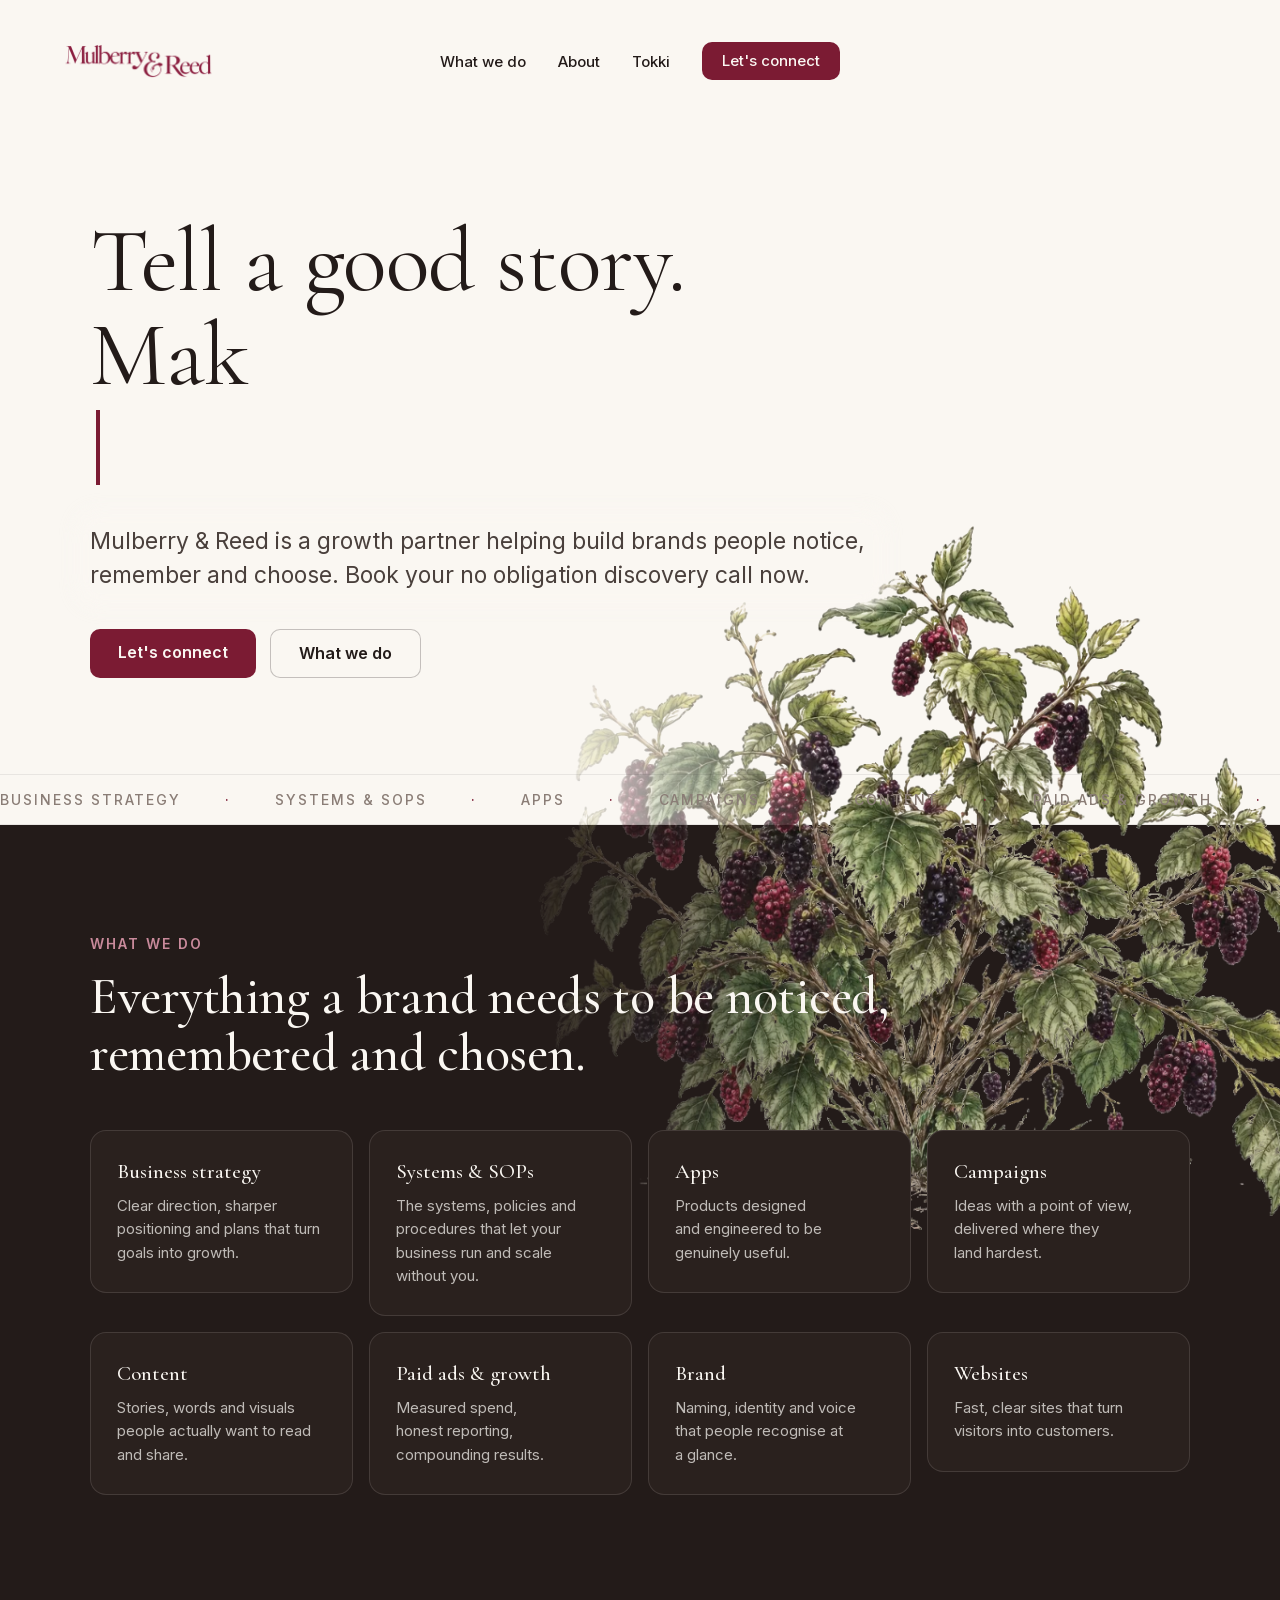
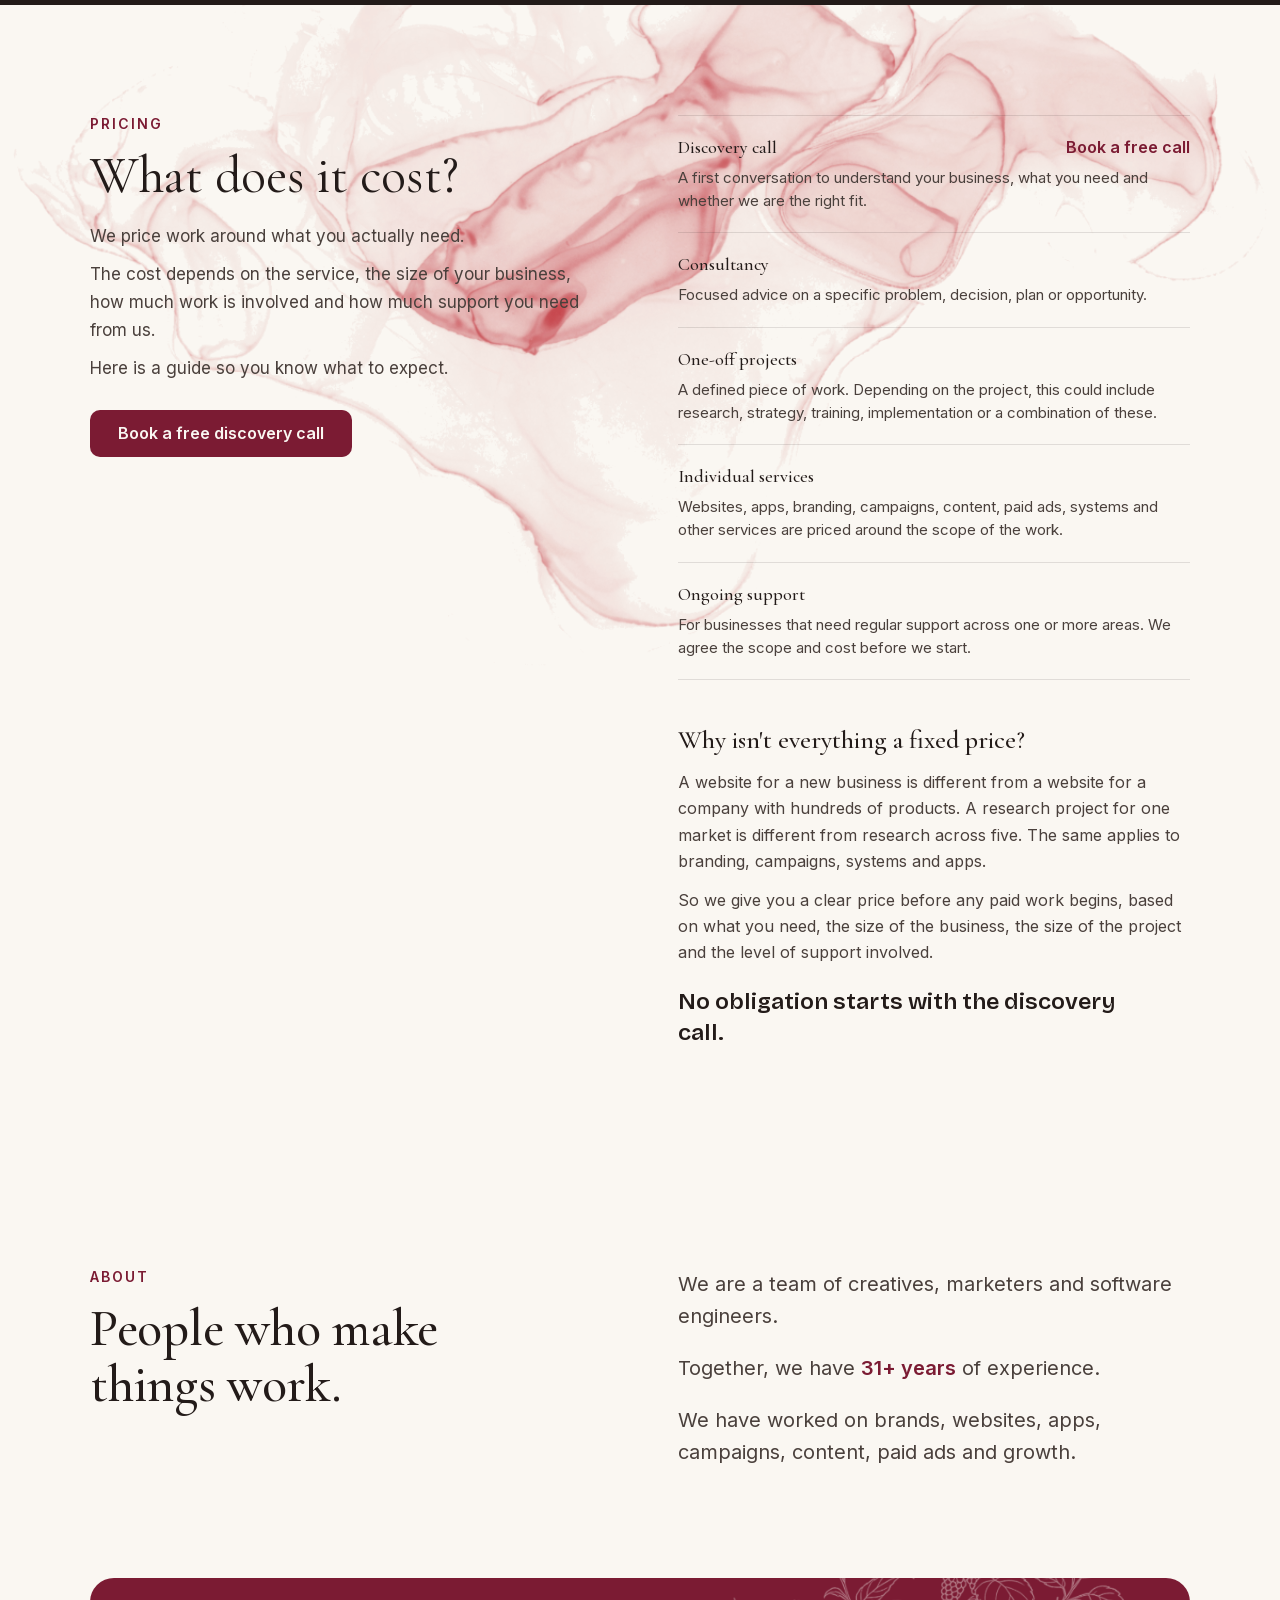
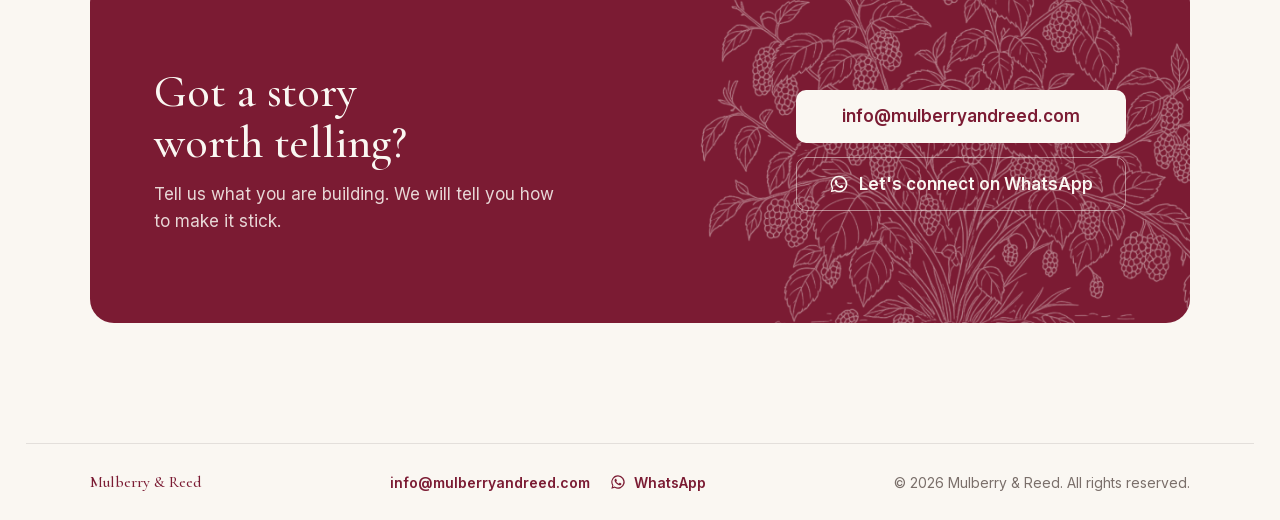
==== commit 2b0faf93: "Tokki Arabic page: show bush before stats on mobile to fix overlap Co-Authored-By: Claude Opus 5.5 <" ====
--- a/index.html
+++ b/index.html
@@ -367,7 +367,7 @@
   </script>
 
   <script type="__bundler/manifest">
-{"6153ef14-664b-4f9b-ba58-f170a17ae762":{"mime":"image/jpeg","compressed":false,"data":"/9j/4AAQSkZJRgABAQAAAQABAAD/6xaJSlACEQAAAAEAABZ/[base64]/[base64]/dzKPEUDdCjlLjp9fT+KFjRVnuZ9v0oXvTe3k6NYMFYwDgYDVR0PAQH/BAQDAgeAMBUGA1UdJQQOMAwGCisGAQQBg+heAgEwDAYDVR0TAQH/BAIwADAfBgNVHSMEGDAWgBTOUeIEgU5kWyP448TPmj6cwddcwjAKBggqhkjOPQQDAwNnADBkAjAxcx0UngF60stVjs5G4T2eiptsBk5mf9oCtfJPAUBl8qs/PEXa8+gk1/[base64]/Enl+SOPEPxojUOHb/JQQAbjM0KskBbvwowh9bP+VMfG5J+MeWZ3FO+oEzM8KpFycm1lY1CNhf/[base64]/bAEMABgQEBQQEBgUFBQYGBgcJDgkJCAgJEg0NCg4VEhYWFRIUFBcaIRwXGB8ZFBQdJx0fIiMlJSUWHCksKCQrISQlJP/bAEMBBgYGCQgJEQkJESQYFBgkJCQkJCQkJCQkJCQkJCQkJCQkJCQkJCQkJCQkJCQkJCQkJCQkJCQkJCQkJCQkJCQkJP/AABEIAjMD6AMBIgACEQEDEQH/xAAcAAABBQEBAQAAAAAAAAAAAAADAQIEBQYABwj/xABKEAACAQMCBAQEBAMGBAUDAQkBAgMABBEFIQYSMUETIlFhB3GBkRQyQqEjUrEVM2JywdEkQ4LhFlOS8PElNGMXRKIIc7LCJlTS/8QAGQEAAwEBAQAAAAAAAAAAAAAAAAECAwQF/8QAKBEBAQACAgMAAgIDAQEAAwAAAAECEQMxEiFBE1EEMkJhcSJSFHKh/9oADAMBAAIRAxEAPwDdNpl/cHA5gKSPgu4uHzISc1YabxNJcAfwiK0VrqkmAwj5ga55pt7jO2/AIXGRVta8CRZHMmfpWnsr9HA8SPlq2heJ1ypFaTGItrO2fBlpHjmiX7VZxcNWUeP4KfarPxY16sKHJqFtF+eZB9arULdMi0q2i/LEo+lSUiRBgKBVbc8TaXaqTJdxDH+KqK9+J+i22Qs4kI/l3o3IXutlyj0pNh6V5fffGGNMi2tnf3O1UN78VdWuc+EqxD55qbyQ/CvYrye3jUlmUVQXGv2Vs5LSoMe9ePXnFur3xPiXbgHsNqrJLq4mOZJnY+5qfyK8K9jvviDpsC48dSfQGq5/ijaRr5Azn2FeUdT1zTuYAdaXnVeD0a5+KtwwxbwY/wAxqouviHrU5PJKsefQVkVkGetP5wKnyp+EXMnE+rXP95fTb+jYqO11LKcySu/zYmq7xgKY13jvS2elmJQOpqOhRrjnyDvVTd6gyKSDUHTdSknuShPegVsZdQGBHnYVVa3cRJb8ykcxNWMFkkyDJ3xkmqDiS0MJBDZB6UVP1TSXe9BF3lsUN4s9KdZ2vi3cKHozgH70G98+DHDq2mnf2ncJ/[base64]/rW9tG57YV5zpj4uRvXoOmOGtse1c/PPbo4b60qtZjyM43rNztyNWr1Vcq1ZW9TDZrTj6ZcnaIzE09BTMCiJitWaXa/mqzi6Cqy16mrOLpUVSZDsKzfG920FkVXq1aJDgVQcW2hu7TA6inh2WXTzqxtJNQuRGAcZ3NbKERaXAYYFHNjHNjvTdN0+HRrISSECRtyTVJqmqeLI4hJADZrp9RimtMGndXOTGM/[base64]/XG1Fl27jZajyNzGME7gdaAG2cv866CB7iURoNz3Pakbq1WOmQMbeSRV5nY8oA6kd6AOv4exgcRjJGBz+vr/AO/eocl4ZDjP5up6YqRdxFkWIphlJGB3quMLA57CgJsUiQxElQxIzvvv0H+/0pu2QBuf1b9aijmCnOc0pkPK+T13oCUzRxxgjB5j261wYlC64AG24zmoQfPfp0oscjboSeXGTQBVy4JwAB1J71zciK2T8tupoQmKoy8xAboM01MMMntvvQDyxbc+RfSmjzE4GMUwvzsB27ClZyByjp39zQCO4JPKDj+ppuN8YNcPLv09KQdOu5pApz2pu/Sl3rs+tANzXVxG21dQH2xokqxqoYD3rYWUkUqAIOleLt8VdLsgRaWUszDoSNv3qsvvjHr1yhS1jitF9eprnja19DXGrWWlwmW6uI4wB3NedcQ/GeNblbPQgZ5ObDSD8o/3rxPUNd1PWJOa/vp589mbb7dK9L+E/DWmcRwzQOQtyvTfBx60/d6L/q4uOPNaul3n5Mj9NVlxrmo3P95dzN/1VYcU8H3HDEql3EkTdG7is6ZMVN31VyS9CvK7nLuzH3NMwTQjKPWu8akoU7U0uBQmkNMySOtLZjGUCmmYGgcvqaXloLYvik13Maaq072pgnMR60pkOMUmKcFoBMkik5c0/[base64]/wBj/igdyOaoVxb88Qcdat4bp00kWxGcDFXetQY93as0O1me5LKD5cVvtMujMnhuNxWe4MKNdtHINjtWkdU06/B/SarZfFtZRDxl+dapQI7YbdsVXaBbQXs8ZGMEitvqWkwR2q8vXFaSlp49xCpW8ziqls1ouMIPBvEGPWs6/SgQwmk70opDSM07UJz3p7GgOxNBGO1Bd6e5qO7UyI0lAlbINK1Alegkdj56BOebIp8j8uaFGCzb0EHFaAsCRUlowg2o2VjXNRZJwSQKBrRjHaq66n5SalyyYU71V3J5icUIBkmoayZprg5rkG9Xoh0BY1Ptl6ZqImwFTLZhkVFCU+ANqYlw8RyrGjMgZdqiyAg1Fhr/AE3UTIACd6s2k5gD61ldNYiTArSw5MYzTjXG7h+dqExxRiKC9UoJqiTdalOdqiSnrVRNJZPyXANb/RH5o8e1edxvyyg+9bfh+5BRfes+aemnDfabqi+RqyOoNvWwv/OpHtWSv4OUmlxX0fJPas5qUORTTSVswTrWTzVbwNlaobbPMKu7b8tTVxNQ7VHu4lkznGAM71ITpUTViFsLhskEJtilj2L0wGv6qZS8JJUq2Bj0rT/DX4fHiE/2nqIItlPkU/rrJaRo9zxJrsFhGCTI/[base64]/lkdqfJuWHTy0xyOVMbUAJVZ25RuSavVBs4ltxzBlGT86rtKTmvEOdky+flVlef34ZyeTHUUQBGaRQ+cZXfripFpHbTzxJcOLeIpljjOPcfvURIWuBIERsbYPTGaLPAqoerFDhmHQnfI/pQDHiiDySJH/CLEqHbzcudqj/homG/5idsHIAqTMqytyrIT0/N8vamFWYlUwCqgYG2en+9ARJrNYnIDht8ZXpQjAVyM75xtUlGSOFmwGyd80IMCpZwBvy7e9AAKYO/Qd6RivJt60UxjlIJ2G//AGoYUO2Bt8+lANUkDauBH/al5uQEYBPamEYGc70A47+Y9K7GaaKUnm6mkHGkxS5Apem9ANrq4+prqA9XSAAb1xRBmo810I880gH1qvl1iGMnEnOfQVjpptaM6jpXoPwn1+y0bVXuru4EIVehbFeRrfXV04WCI4PerWG0lgQPPkse1HRx7dxf8QI+Lp/CsgTbQn85/UfaswWNW/AT8P6tpkenShUuyOjDlY/I96Zruj/[base64]/iMV6hL9R1rWcZzmeZLZT1NZCWFtPBQ9Wrk33V5U8QBofL0FdbsjEqx6dqlaSnixuhGSRVVMjWt8wJOA2/yqu/QWOmTGHUAsflya2F3YtPAsnVsZrKLEiyQSow671vLKQSWqA75GKvGbSn8F3RSRUfqDXpGozZgjNeWadzWWpI/6Sd69FvZw1hG6nIrQ48+49A/[base64]/[base64]/vTGlJJobNmtZGFp/N6UORQ2c1wOKXrmqiNqPUbbw25gNjUEgEZq/vYhJER3qhI5WI9K6cMtxy8mOqYfSkpTSYrRmQ03oacaaRvQDhS0g6UpoBhFOTpSEU5RtTB1IacKQ0gb3rqWkwaASupaSmHClrqUUAoG1GTy4oSUXcjakHMM52pO527Vw70u+TTBIxkjIzvReXYHpk1wIGMjFKi+Yk5wKAMD5kUbb02VgHZc/KlTmEqsN8etJO3M7ZUAgjf0oCMVy24/TQjkoNtgaO4842/70LqvL86AnaUhUSzAZI8o265qwS3ll5ZGRjH3GOprtDtlhtZpZ8rgBgCOvp8qJJPLIgRVYq2QAlOBwQ20TYPh8rcwVhliagyy+M5weRSCQO1Hlt7qQA8viYG2BnA6k/Yg/UUAQvlgMlf3NAIq8gdnyDn13PtQywLKoICeo9aaSBkvkjOwH9aCSWHn5uUdMD+tIHGMSrhT5R1JPU/7UwKmCC423HsaQyFzhRjbHSnAiNSFAON96AGy7DqB1zihZK55flkUUAyczOcd6bzADI2GdhnekA985/rSFfSntISd9800nemDc4pOtO60hBFAJ0pc11d0FAdXUldSDV22lXeoTYeRjmr2x4Whtt5/N86n2sfhAeHHgjvRZEubo4ZlQCsrV4wsBtoJkjRVUZxVhrRiRIgoBBIyapHgtbY8z3HO47ZzTZ9VMyCMLsOhNTr9K/69A0680fh+KC/Vw1wF8oByfoKubWHVeJGN/OnIJPyKewryaxfnuoy5J8w619HcOAf2RAUUY5RV+O+yl17ZibhO6WPmBOfcVVz6TdwHDRk/KvUBzYwRmmtZxTfmjH2pXCKmdeUNE8ZwysPmKbivU34atpzkx/tUeTgO2mOyjf02qLx1UzeahaXFbu8+HBVeaF3Hsd6o7vg6/[base64]/VPQdKs9BheWeW4fq3eol5iTVt+5rAUtqhtWJ33FVl+wluXY96vdURYI0I71R3CgLzetVr6JfhbXnPLucA16bo9q0unxydRivPtNtxNb7HfpXo/B0klxpqwDdh5arjOxZwWInjBC+Zat1vFSzMMrgYG2aWx0u6DDy4B2O1V3F/DN5bRrcrIwTI5gPStb69lKyuu5vpiI98HtUGHRJpSM7VtdM4djW3WQ+bPepL6b4eeVBR7OYsracIiX85ahahwgYVLRuw+daWSe5tj5FP2qJPqkkgxIu/uKrRXTB3OmTQMQd6gyRtnHKftW4nhW4O6Zz6Ue00e2ZSWCg+ho0TzeTOajSjavSbvhm1clkRay+ocOFJjyjA9qNF7ZKZuUZNUWqXGTgGtnf8ADs/[base64]/Wsjp1i+oXkVsg3dgPkK9chtotM0+O3jGFRcfOs8q14sd3aHqtzyggYxWK1i/5Qct17Vd61fbMAa8+1q/[base64]/Gyq3hh+UNjIzUG2gFzeRxMwVWIyx7DvWim1KG0kurZQRbMoVeYfnUenvnB98UAG7ntYGIVpWXOAuBluv8A8VDlvWtp1BQIfCPKBk5ypHX70K/ureSUGPcYxy4wB32PzJqPF+L1OcQ2tu00xGMqO3vStVIlSatJLcPM77yqwO5OCaHFqU8MbcknK3huh5R/N1/arm1+HutTKJJYymRnFFl4EuYPzlvvWV5sZ9azgyvxmUdXbDMMHlXJ9KbdTxyOfDTkVz+UZwtXk/DckO2DUGbRWTBwQRTnLjU3hyitfyqFXJIGT7UHm5iM7D2qVNaSxcx5etAK+HEMgZNaSys7LHN5mwM4HSm7BvlTQc1xoJzHeuG2/[base64]/IMn2qVb8SWs361BqdHdwyjIYfelVRkLngSNsmMkfI1Vz8G3UJPIxI9xXonOp6YpjVOoe3mEug3sXWPPyqK2n3AOGjYfSvVHhRhuoNRJdNgf9AFGht5/b6FJMRkGpd5wrmzY47VrG04RHMZxQ7yWTwCjAdKc0Lv48PeBtP1YxEbZ2rYW0MVxApwCamS6PpT3/i3gQsT3bpWv03QLHwFe3C8tKQdKTSNJiKgmIk/KiXuhvI38OLArW21rHFgAdPapnhw8h8oqtJeWajoPjgI4wV61g+K5fw8otEbOOter8TXC2ZmcYA5a8bkWTWNQnuWyVBIFc3L3prj0seF7SS8RlXoozTbfQzda46AZ5K13BOmpBpsspAJ5TTeDoVuNevXYbBsVMnRaY/[base64]/D6l4wUb9adPcoRy8tTPTTRFiiuH5SBvSXXDiTL5QPtQop1ibmBxVtb6uhUBgCaqUsp+lTb8Lqg3FdNw8o/JsauJtSUjy4FRPx7l8Hei0SVUPoDg/mNRZuHS2+N61P4gON6QSR9yKWz0yacOg7Mo+1LJwjazLhohWySOKQdq5rRANqZbee3Hw6sps/w0+WKpb/4R2M6MRCAfVdq9UeMrnvQGyOowKE6j5/1P4NXEbubd3C9hjNZ25+HGs2cn92HA9q+oPDR+wNDfTbaX88afantNwj5k/sS/s0xJayj3AzUC7jkTOVK+xFfUM2haeynMa/as9q3Bmm3alRDGc+1Kl+O/Hz1ayHOCam/iApwa9Lu/hPAzM8A5c/y1nb/[base64]/wAJtTmXrtHn09a0GsXBRSob6VZ28EdjZpBGvKkagACsjxFfhA55sY2xWGVdmGOoy3EWqCMsud+9YTULrxXJJq41q/VnYAb+prL3MvOxJpYwZUGR8k0EntSk70wnetZGNrjnNKi96QAk5ooG1Mi52pjEmiCo17dJaxFj+Y9BRILfW0LUrkQpyL+Zqql5cebrXTSNK5kfck12ARXTjjqOTLLdccDpXAYGSKNbWxnkA/T3NXC6fC6hOXYd6LlIJjaz/Xeuwe1aIaJAN8Ghy2McX5UpXOH4VTRWzyEbYFaCx02GC35yoLepqCV5W2FWkbZhC08buiySK2/[base64]/q2ppZWsDc8hzkjZV9T7UrdT2cm/UQdG0XUOI9RSys4y7tuzY8qL6k+le68M8LafwvZrBBGHlI/iTMPM7f6D2pOFOGbThjTRBAoaZwDNNjzSH/b0FWNxKFyCMY6V5/NzeV1OnpcHB4e72JPIoGwGD/Sqq7CMxJx9qW6vcMx7461VXV7g7GsI6Ki3kMR5lKjIrPXtvGQcCrae6yc9flVXcyA9KuVGSiu7QHOBVTc2Yb59jWkmAOdu1V1xEDviujDOxy54Ss/[base64]/tDmGKabkvQY7GRhsDSmEocGgCCVgcgkVKh1K5iHllOBUIKaUlY15mYKPegLmLiW7i2Jz9amQ8YMuBIprE3uv6fZAmS4Xb0NZXVfiTZwcy238RvbejxPy09rXjW1A8xx86FPx7pcSFnuEGPevm2+441O/YiLyA1S3V7fTjmnuJGz2zS8S8q+h9W+NOiWCsFlDsOw3NYHXvjbdX6stlbso7M21eXAx4y25qZZWlzqDi2srZ5pG2AUUeMPyo2pcUaxqcheW6cDOeVTivqD4RapBecJ2pnk5nMYySd+leFaD8HNf1B1N2otkPYbmvXOFOBr/hqzFvHcSMo9aL6GMenkW7/[base64]/HJWf5MmG+F3DOqaZqWI0H4Vz1J/Ka9k1O2a2tC0jDp2qt4F0KSIyStISnNkZFS/iFHOumctuzZPYU5hqDyef6hqVvNeeEHBINPkigIBJFebanfzaNftLMWJJ7npUqHjD8SB5sVHppjldNyYrcn8wocngp+UisrHq7ydGNHS8kbcmg9tAGPXm2o6SJjcjNZ78bJ0zSi8kHU0xto/EX1FcWU/qrPjUCOrU06rhsc1AaRLjwxs1E/Hk/qrNHVkxu9AfWgucMDS8pD1Wr/HDO5rmuoWG7CsPNxA24yaiNr8mfzGovLjFTC1tri8SP8rCoEuqPk4esv8A2y0m3N+9c12z7hjUXlVOOtMmpM35mo8dxE4yWFY/8Y696fHqDjuaU5D8K2Ilizswp2UfbymskupsN+benprjJ+qqmcK4Vo5bWGT80amoVxoVncDeMfaoC8QZ6mpEetrJsTVzLFPjVXqXAWm3YOY1zVMnAcdox8HIA6VsxdxyDPPUae/SHoc0bLU/TKzaBdIuFGarJtPuICedCK1s+vKMgLmqu71Bbg/kpXOHMNs82VOCMUwk1aSiN+2KjSwIRsKUzg/HUBmxQ3kAG5os9nKwymaqruzvxnlUmqmUTcafPcqud6r5NQUHGagXaXqZ543+1VkkrhvNkVpJKi3TcaXdeLjFTrlMis9w/LkrvWnlAKCuTOaydeF3iori5/D5zVfLq+ehqXrMRPNis1yMGOa6cJ6cuV9rE6jI5wMk17j8K+GG0vShqN0n/E3QDLtuq9q8y+GnCR4k1hZJkP4S2IeQkfm9BX0IvhwxgKAqIMAegqOS/[base64]/lBqusky2cVdxDlUCsq1nox1wKjyQ8wJqY4pVjBWmlRTQYf604SFcLVhcW2TzAVVy5EvyrXjZ5jcoOWNU90v8QmrGSfAAzUG4G/Me9XUIZ2ppp5G9NIpGbSGlpKCdSUtdTBKWkrqAWlpopwFICpRFXIG9CTrRkxigFXbfqaRySwI61wPX2oZbqfWmCFvIe5rubJU9O1J/MKuuF+EL3iWf+GDFbI2JJ2Gw9h6mlllJN08cbldRH4c0O/1rUI4bGMkowZnP5UGepNe5aLolto1uEjUNM27yEbn/t7UzRtIseHbFba0iCqB5mPVz6k9zRLi+RR13HrXn8vNc/U6elw8Ew93tJluMKQDuO/[base64]/[base64]/mOai+VTU+20W+uzlsqDV3Y8IxjDTtmlcpDmN+M1G8kh5YYyT8qsbbQL69ILAqDWwtdKs7XHLGCano6IMAAD2rO8n6aTj/AGzljwTHsZzn516FwBo1pY6tEBGG26mqI3KruTij6fxRDpV5FKG5irdBUed37XMZOn0P+FCopRABjsKXnCDzJ0rDL8ULY2kZUkkgCtnpN2upWSzEfmGa1mUvTO42di/i4W8uMUqvF6ilMEQOcU1reNtwRTJiPiJpcE9s0nICR3FeM3VvbrzK3lOe9fRGsaSl5AynfavPb/gGOeZuWNiSewrPPf6XjjK850e0hSRsSYz71bxwCKTmWTb51ox8Krl8sn8MfKqi94G1KxY5DMo7g1Fuu4c49+tptlexqAC2/wA62vB2uC3uSIm39Qa8uXSLmFtywPvVlpRvtPuQ8bj5GjHlx2d4stPZdS1K4uwTK6kH1NVlrDG0gPMo37CshJrOoTKOaRR8hUNtXv0Y/wAZ8e21bXOMvx177oOoWOnWuJLlUHUl2Aql4x4006W3a3tX8ZvVRt968dg1i4mlAYs2P5iTR7iS6mQ4Jx7UrnuehMNdq/iGK2u5GmuCpOc49Kysk9nbyHkYD5Vd39jNKG5sms3d6NKWJANY6bS/qJsfEMMBxnNTYeKoSAM1mX0iX0NBbTZl6A0/Q9txHxDE42YU59bQjYisPFBcRn9VToFkI81FomO2mbVg42agNeE/qqrSJ/eirC/[base64]/stJH4SMdQK4WMLdhQUvsnzUdLpCKPIad/Z8XYCkNmg25QfpRPHHUGnrchTkjNK+znpXy6RBLnniX7VXz8H6fcZzGAflWhe+iI6YqOboE7AUb11R33FBFwlBaNmHbHpUmTTJAuBvVuZg3auBz3FK3Zz16YjWNNugpIiJHtVRo/Dt9rOpx2UEDl3O5I2Uepr1O3s2v50t0QO7nAFbHTuH7bRF5YEXxm/O4G5rXHlv6Z3hlvYXDug2vC+lRWNuASBl37s3rXalqnhIRzVK1K5Wytuvnbc1idQ1DxpSM75rPLJ0Y46g9zemc5z0rM8QS8wbJqwln5cle1ZXWbx7i4ZVzgUpBlVBdtlzt3qE25xU26BU71DAya3xc+R0aZGfSnquTTgu2KS6uI7CLnk3Y/[base64]/tU58kwm604+O53UVHBnw+n1orfagGt7Hqo6NL8vQe/2r1KKC1023S2tYlhiQYVVGwojXCqo7YHQdqrbq7znzd/WvP5OS5329Li4pxz0Nc3YI9h3zVVd3fU7ZoVxdZGCe1V8twSPY/tWcaWiSXJI61EklJG5zikaU5Oajs+5wetVpNpxf8Aehs2/tTS2/[base64]/uM/[base64]/ADoMt7HGN2AqbbVSSJqcqgbUrThe9UkurgZCDPvUCfUZXzzPgVOj20M2qRRdXHyqBPxAB+QVn3uSxwMsaLDY3NxjlQgH1oG0mfV55ScuQKi/jXL5Ulmq1teGXkIMrGrqy4dt4ceUGldKil09tVvJFEYfY7Zr3vgbXb2DTI4LpeVlAG5rBabaR2/KUjGRWnsbuYYATb2p4ZSJym2+OrSS9KNDJNKRliKz2nzytjK1oLUuQMitZds7NLW2hDDznPzqWlpbjfkBNQYCwqZGx71SaI8ShdlAFVl3ZxS5DoDVsDkYNBliBoolZW84YtLjP8MD6VTXXBS55osj5VuJY8UArWdwl+NJnY8/n4eu4EIC82KhJYOuRJEc/[base64]/h6QwkURYZ0O5OKcWcHBFIekdomofhH0zU1GUncUTEZGxAo2etq0jHVaQMmasjCrdgaA9iG6UeQ0j/iYkU9M1HluFlGAaPJpDynEYLH2FGteCtVu3HKCin1q8Zcuk5eu1W0UbjdqhPpkQJcf1rZ3Xw1v1jDRTEtjcGgQcDamhxIARVzDKfEeeNZOOBBtjFClgn5v4RY+wrdrwaYzmSNjTxw/HbnPIR8xVY8dibyRk9KsNRnYBjyL+9bCHRYI7UCVuZ8dSar723nhBNvJyfKotvrtzbv4cy8/vWnhO0edFutP8MnlJxUGS3IO1aCLUra4T+Ig3oiWtlcnyuATU3jlVM7GXMbD9JpMlexrVtw8DvGQaD/4ZuJWwFwPeo/Ffi/yz6zQmYd6eLg5wavp+D7pTlQMUn/hmWFeYxkml+LI/yRReIHPSnBCRtUuXTJo2P8Jh9KYLOfspqbjZ8OZS/[base64]/vLdT9Kr7ngvS5xlI+RvatJ/Jl7Z3+PZ081gt+btVnBCEGcVp5eCBGMwSZPYVX3HD1/[base64]/h7KHKj88rbKg9Sf9K9o4X4TsOFLPECh7hl/izsPM3sPQe1ZcnLMP8Arfi4Ln/xX8E/D604ZjW9veSfUSM83VYvZff3/wDZtru6XxXJI6mj6lqSwQkKRk7Vl7i8JXIJ/wBq4Msrld16OGMxmolXN9lsA47VXTXobO/[base64]/atLp/w/[base64]/lq5x/[base64]/Os1fW6WsvhpJze9Y5ceU7a4543pHaAN0oRtjncZo0FvPI2Iwz/IVc2XDuo3ABMYUH1pTC3o7lJ2zps1YHGxqMdOnz/DDN8q9FtODUG9w2T6VbW2h2loPJECa1x/jZXtnefGdPNLDhrU7thiMovqa0tjwZ4YBuX5j6VseREGAoHyFIVB2rbHgxjK82VU0Gi2lt+WIZHtU5YuRfKoA9qkeESDSqjYwRWsmumdtvaOC2elPHuKIIt99qaYznGaZGmKNhuq/ahyWEEo80YqR4W21d4R7GgKi54asrgEFMZqluvh7Zy5MZKk+lbDw5c79KeFK9s0tQ9sDF8PJIScTFh71LtuCltz4jZLema2YcDqKdlSKPGDbO2ts0R5DEdqkmMgbDFXXIh7Ck8GM9VFPRKPzJ+bpTVnjkPLyg1emygk/Mu1Rbi20+1Uu7qmPvQc/SsktIH6xrUOeyskBLqBT7m+5mYQZC/zHrVXc3scQJZuY1jnzSdOjDht7KUt0cukSjHQkUKfU4bfLE7+tU+oawFDcpFZq+1gsCOeua5WuiSTppL7X1cHDb+maob/UvFJw2Sazs2pNzEZOK6G6aTHMcDrS8T8hbxjg+/rVRcS4B36VYXDeIxYnYVWXZBOANqqIyR+bmbJpJJPKRSHbehkmRgo3ztV6Rta8M6c1xeG6YeSHpnu1a0s6n8xxQNJgitLGOFSMgZb3NToLSa8flgjaQ+wrDK+Va4+oat2V7078UjbE706fSru3/vbdx9KjfhwTuCD70uux/wAS0kQ96fnm2AqF4RXoackzx9+lGoN1PWykfcVwtXXdt6i/2pIo/NQ/7UnXOfMKNQt5JMltFJnmjU/SoE+h2k2/hgfIUVNRz+YYpfxqt0bFObnQur2ob/ge2vchHKGqW5+Gd0gJgmDexrdLO3rml/Esemc1c5c4i8WFeUXnCGqWeS0BYD+Wq19PuYjiSF1+Yr2sSO+zJke4psltZyL/ABrdD9K1n8i/YzvBPleRQjwoMdKcZsx16HqHD2l3I2Tl+VUl1wbCVxBMRXRj/Jw17YX+Pn8YqNcXasKdqU3O5Vl+tXrcIX9tMJFKuoqo1fTbuJzzwMR6ir/JjeqjwyncUTjBNPj6U1ldGwykfMVwYCmkVl2pGSnr5lp3LzD5UbCI60w1JePLHao7DFMjKUV2KPZWNzqF1Ha2kLzTSHlVEGSTTAYFb3gv4ZXeuhL3Uue1sfzKMYeUe3oPethwP8JrbSFj1DXBHc3n5lgO8cXz/mP7fPrW4u7mOFTjGB2rk5efXrF28P8AG+5odlp9jolklpZxJDDGNlX/AFPc1A1DU1VTgjfNR7/VAcgNneqK5umkk3Oc1x9u3o7Ub1pCqg5wOvrVdJNmulc/[base64]/nGc4yaQsTSV1AdXV1dQTq6urqRvZrLgzTLE58ISH/FVvFaRQDEcaoPYVIkYD0qHNfRxA8zgfWuTdrq9QckKKhXADAF2wPnUSbWlyREpc1Dma9vfzYjWnok17mCHOWFQpdTHSJMmocotrc5nm5z6A5oJ1GRxy2dt/1EUySpHu5QSzeGvvVfcXVtb/AN5N4jegoh03Ur7eaTkU9qkW/CkAPNKS596NwaUU2tybrbQn54qE0eo3Zy/MAa3kOgwJjliH2qfbaVb5AYL8gKXlfh6n155b6HNIclWJ96ubHhWaZh5D9q20trFZxc62rSY9Bmo0GszMcJByKNtxinMMsh5yIlnwEjENIVX5mtRp3AdoFBID0GytW1HDfiSp/lBxWi06K+tcLDFJMPlmtseDXaMuWhR8J2IwohAPyo78FwyL/DPIfWtZplldXijxbYofereHhyUnduVfSr8cYytyrya7+Hk7EsHLj0zVc3Ck1u3KsTFh2UZr3qLQYE/NljUhNJtUORCv2pXSLx7eGWXBmqXLDltSo9W2rSWPw0v5ExNKFB9BXqy2yJ+VFHyFO8I+lI5xx59Z/CqyiYPNK7n0J2rR2fCunWSgRwLke1X/[base64]/CvFetsGurgwoeu+TU+W+leOu231HjTSrEEeKrN86oJePpL1yllA8n+UVI034WWcJEl9M879fMdq1thoun6agWC3jXHfFXMMr2m5SMhDp+vaxhmUwof5qtbTgOElXvJDIw7VqhIF6Db2p/ixkbmqmET5VCtNItLJQscK7eoqbyDGAMfKuADdGp2461Wi2YUxSYxT/EHcUhYHpQRnhhutNMQB6GibHoa7I+dBgeDucGnCNgKOFGNqQqR3pAHkz1FMMOTmpAIOxpGPJvjNARzF71wjx0O9GUgnJWkZVY5BwaDCBOTzUgznAovhhfelVcnHLigg1TJPMBil8NOmKkKgAximyFIsk4zjOKDnsMQjtQLy9gsV/iHLHoo6mq65vr+5k5IXEcbHHlG/3qq1mT+yAqcwe4kGcsckVjlzSdN8f49vaXf60/[base64]/wr/[base64]/DlOj/Lje3nzs8BwEJpqynPMNq2E3CE6EmN1ce9V9xw5PGDzQ5/y1FwyncV5Y3pRHUnjXDJn6VHbUvEbBGBVlPpckZOUYfMVDewV/wBODU3/AGqaRZJgwyDQ1mXuRRJtOlVTy7iqq6tJY8kBhT8YPKrQyjl8hqJIviZDqG+YqsSeeE5LHHvRk1XP5xmpssVKHc6bZT5WS3XPqBVRccIWMxJjYxmtB/aFu3Vd65ZrabPmwarHLKdVOWON7jITcIzxIfAkD1A/sa+gY88RI9a3RHKfK2RSMvMOlazny+srwY/GClt2TIaNlPyqvmgK5r0OSCFs86oakaPwOvFF14NvGEiXBlmPRB/qfQVrOefYyvBfjA8PcM6lxPqC2WnQF26u52SMerHsK994N4D03g+1xEBNfMuJrlhufZfQe1W+icPadwtYrYadCI0HmZz+aQ+rH1/pRL27WFDuc9hmsuXmuXqdOnh4Jj7vZl9eLCp6Y9Ky2paiXJCneu1PUzI/Ln96pZHZ2Pua53Rt1zMZDtsMetRHJG/7VJ8PO2PegTrzD09faqSjvgmgu2xxRZDyk9OmxFAd+2BT0RpO+xx2ppPUUx2y23SmBt6rSdnE0mP2ric7GkJxinEu6UKSQAH+lc7+lRpnWNS7kADckmq0VpJHJNQb7UktsqCGkx+UdvnUG/[base64]/vWp0j4aaLpYHJbhz6kZrWcf7RcnkVtaavqsgVEZEPoCa2HD/Bs6MrSwSSH1evUrbR7S3AEdugA9qnRwBdgoHyFaSSF5MzBwyZIvDMKKMelRx8MbKefxJSd+oGw/atsiYqQkfpVbTtntO4E0qwwY7dc+uKvYNNggACxKMe1TkQd6IEFG6kFYMDYAUQRkUXlFOCigggnqKdyCi4AppxSMzlpOUGiY9KQ9KCCIApjKCMUVlpmOU5xQAio9K7lzT2INMI9DQZpyDtSFt85pTkUGWaGIZkkVR7mgDA43pOcjr0qou+KNJsh/Fu0yO2azep/FnRrLIRg5FK5SHMbW6bcUKQooyzBQPWvJr34x3l1ldPspH9DiqiTXuLNafldjbI30qLySLnHa9fvuJdK01SZruNce9ZLV/jDotlkQMZm/w71h5OB5b7z3l/NKx6jmqx0r4aKxCw2bP/jkqPyXL+q/xSdmXnxb1fUiU06zZQehNVjScW64xEt00Sn9K9a9H0r4bR2+GuXAH8qDFai00KxsFxFCufUinOPPLv0Lnhj17eQab8Mr++cPdSSvnqWNbHS/hjpdmFaeNXYeozW3YEbKBTMk9RWmPDjO/bO8t+ekG10eysk5YYEUD2o5Tl/[base64]/wAUfHZ0L2+g2rO3TxpBgV5lqOt8TcS3BlvL2VsnIQHCj6UCPdeIPipFbK0WlwePJ0Dk7CoXB2ravrVvd3eozl5JphGiLsEUDJx9T+1eZaDpOrEjxldlP6m6V69wppyWOmRsSrElmyOmc4/[base64]/dDF2jBe/LtUm00K14nt2uIbgxyDfDnNVsmqaRqoWM2/4aU9SRtW74W0fh6C3GLtWdhv5qpP8A/WXsdF020m/DagOY5/OKbrvDelCItZrLzHoRnFeif+E9Iu28SOUMexz0o0PCMSyAyXHPGP04pap/+XmWl8GWAiSa4uGfO5UdqvZeEILu0C2V40I7Yr0KLSNNt/yQJ9qZNplnJuo5PlT1S3OmD03gK7tmWV72SUDtmr8QyWgwC6471okeK1TlU7VHnvLZgeYKaei66Z6TiGe0RmWXPL1zUKT4mQ2v98yufQVL1d9ImhkjZkRmHY15pqXD0Bkd7ebbPc0SUrW+/wD1Y01uqsDTP/1R0525RIR868pfSp+flU8x9qsdP4G1W9YM8Ygj7vJt+1VpO3p8fGFperkGJwfpU+yitNVx/wAKUB/UKxek6HomiEGZnvbgdgfKD8quJdclkXw4j4EX8qdaxz5MJ21wwzvSXrlhp+n5Md0Wb+RTmqaSB2QP4eUPtQ5DErmRZCGPUtvQRqbcxjSQyY9qxuWOXUbY45TugS2lvJnnhIqouNFRmJifA9Kvf7QnPllgRl9ag3s1vEC3MU+R6UvGq8mcl026jJAziorx3MTbkir/APGwyghLhG9jUWaQ5OVVwfSnr/Rb/wBq1bqeMfmzSHVJVGCakSQpId1ZaZbaHNqdytvaozyMcAAfufalqfRu/DtKt7zXtRhsLNC8kp69lHcn2Fe3aTp9voOmxafZjZBl5D1dz1Y/7VTcI8NW/C1kUUh7qUDxpsbn/CPRR+/9LS81BI4yo2qMr+m2GOvdde38duMFgD61ltS1XxeZA2NvWoeuaqSzYPXvVNBI07kknHvUyfV2pLu0hMn9e1KgVSCT13ppQoCScA1HabkOCRT0naT43OQAcDej/[base64]/wCH4I1wqAY9BQX0Dm6CtXZXVhqSq0EqEntmposlHYVxzCV1XKzth04aJ6ipUXDSjHlrYrZj0oyWY9BVTCJ82Wt9CCEeQVYf2BFcoFdB88VoEtY03bC/OnePaRdZVz7VUx0Xlag2ljcWSKI2LqO1Wdvej8sq8p96PZcl04WLfPc1Yf2N48Tu3ICozVTG/CuX7BiCSAFSDRhB7Vlzqy2twY0LLg436Vbprv4dA0+Ah/UDtRMoLhVksOO1GSPFAttSt7lQUdSD3BqUrq3Qg1W0aPCmnqMGmZwKb4wFASBil2oCyq1EDCgHk7UhJFN5xjPSol1q9jZqWnuokx6tQEsuBTDKKympfEnQbLIFx4zDtHvWX1H4vbH8JaBR/NI2Km5yKmNr1EvkVHnvre3GZp40x1ya8F1n4uX7cwfUEjH8sQyaydxxxqGquVgjvLtj3JOKi8sipxvoy/450SyyGuldh2Xes1qPxbsoAwgizjuxxXi8Ok8XawwEcH4dD69a0Wl/CK6uAJdX1BwOpBbAqPy29LnFJ2tdX+NM5JSKZVJ7JuazsvGXEWvty2kF1IDtzN5RWvteG+DuHR5/DmlHYDJq90nXeHmXwltxbqPysRijxzvY8sJ6jz+z4H4h1UeJe3YgU/pXc1cWPw3sLJhJcFrh/VjXo8Vvb3EPPbXCMp9TUOa3lhbmZMqD23FTlhY0xylVFjw/5QlnZ7ey1eWfBc05DXTCMeg60FeK72xcLHaI8Y9NjV7YcX2V2AJg8Dnswq8Jx3uoyuc6iTZ8O2NiByRBj6mrAIEGFUAe1dFdwTrmKVWz6GnkV1SSdOa23sNt9hQ2HrRiuaYy4oJHZMb53puHG/[base64]/6CsDc3d/q05luJnlc9Sx6VNzkVMdvQte+KZl5oNKQKvTxX/0FYO/il1yYy3cslxI2+++PkKLp2gCeUc8gLHsKvhoWo2ynkhCR+q7k1jln+2uOCkteDIVi8e5ZYox2xkmnsbDTDix08yt/5kgwKvLa4lsG868x9JBmiXD22pQtzWwEvbkrL82/Uazi/bMT6pJL5pn5V/lXavSLSFtN0O2BXl5YlOPcjJ/rWN0nhVtT1qCJomEKt4khb+Udvr0rX67dtc3MVhFs0jiMfXvUXfda4T9JGjA/2a1zKN5pC2/oNh/rWU4p1NcvysMdq1XEV1Hp1ilvDsqoFUd9q8o1m8eVmy2d9qWXr00x9+1NqF34khydz0NVrzFZSp8wI39qffSmMKWAKk4zVbdXHI3MpycYA9TVYzZZXR1rMtpdSx7CNznHoadc+XJG47VZcJaJY6nqMbaxei0t8ZZiN29qs+MuFrPQboS6bepe6XP/AHThgWjPdW/0PetPD6ymct8WTiczRxSf48H51dWdufDBxksSxqgtpP8AiJbdevMGX67VrrdOUD0xioyVjAZozHHnAqtvnHIParm5xIvLiqG9PNKwB2qcVZAE9AO1GtIpLmZIYUMkjsFVVGSSe1Ro8lwMZJ7Cvavhh8PBpkUetaogF44zBE3/ACgf1H/F/StscdsM8tJWlfCLRjo1vFqUbPfFeaWRT0Y9h8ulAm+DlnFk2lxt2DjNehkZ2Dbim+NytysR7V0Sac19+68lv/hldQf/ALKkoHdOtU9zwrJZg5guYCPQH/SvczcRBuUtvXEQTghlRx7igPAIRqWntm1v3A9GNS2461/T0ALRyge9ewX/AAzo98D41lHk9wMVl9R+E+kXxPgyzQ59GoJh0+Ll2pAlsx74NGk+LqNjltmHtU3UfgfcqC1lqCuPSRaxuq/DPX9OkYCOKYD+R9/3o9D/ANJ978Ur2dv4cKhe29Ul3xlql8+8xjX0U0lvwstsPE1jUbexTuhbL/arzSoeH4m/+n2Et84/51xsv0H/AGpZZY4zdGOOWV1FJaW+sao3NDHNICfznZR9avrHRIoCDqd+C3eKI5P3qwW01TVJwr3BSHoILdcD71PuOGLjT0z+FZQ3U9TWOX8j/wCZttj/AB//AKoUN3ptlgWloqH+d9yakjUoblSkrnB7DYVWtbRxKWlHLy9c1XXGrW0OUgHOx6GsLyZZdt5x4yel69rAc8jKuO5OKqdT1PT9PgJM3iy9lSqdzeXMmZJ2VD+kVxsIBsUBHf1pTw+nrP4o9T4ouZ5OWM+FH0PrSaVr00blccy92zvU6fhuxnUkBgx96g3PChRC1pI/MOx71vM+PWmNw5N7SdU1ySWFkhnCHHXO9Uf4m+lGC7uPUHNdHw9qFwzc8UmxxtWlg086DZxPetHGD2xkmtZJ8Z22+6y7ytasOdjv1XvTPGuGPiW8zIo3xzVo7rWtFkuArW3jSPsDyda2nCPw3slePVNVtFWY+aK1J8q+hYevtRllMZujHG53UZ/gfh3W9c5Z7yMQWJ6SyL5pP8o/1O3zr1Cy06x0aHw7WFUz+ZurN8zUyZ44EAQ4x6VT3d4STvXHnn5V3YccwiRdXoCkDy+/rVHe3JIOBnNPkd52OCcdKHdqsUOXYCs1s9eRF5AWGQTmuhWOFTnqO1Mu71ZH5U3wcVFlflXrgmqiS3d2SCAdu5qua6IyM/8AxXTsfXaorE825q5EWrCC6Iwc4xU38ZlBvVLGcdKkIebvRYco8sgO9QZTzNsKM4PrQiMb05CtIgpk9xHbpmRgo7Duah3moSReW3TLfzEbD5VST/iJWLyFmb1Na44sMs0y+v5bnKRDkj/c/Oq8xv6UP8SYzgnf3oy3DHqtXqxnvYTQNQntT/LmpolRtiCKIqo24YU/KwvGVUtansKG0Dr2q7MOd8UxrPO9OcibxqTlYdVNJmrdrOhtaL3WqnJE3jquzSHcVNazQ9MihNZt2NV5RPjUYV1F/Dyj9OflTGUjqCDVbLRtJil+dJQTq6uzXUwWurq6gOrqSuoDbabx9q2lyL4UrKQehzXt3w9+Ik+uWPPecg5NmJ2oPGvw74eXSo7+98OAwN5pAMcy+hrx/VeLLfTy9poYMcIOA/r71j4z4389esvb6et+IrK5haW3zKqnlJHTPzqLc67cv5YgsY/evPPgjr8svDl1HdgXCiY8yt13rc3Wo6EFLM9xbt2BXIrPPfUq8Nd2HiSaQh7mZuXvv1rQj+yL3TozbQj8Qo8zAdaxUuv6OmxvRj/KaJZ8ZaLaHKXUr+oVDvRhnr1Tyx309D0WRSoCxnA+lauGNZ4uUxjlI3rymD4q6NaKfC0q4kfsxIA/rTLr4zanIhSxs4LZSNix5iK1/Lix/HlV7xZpCQ32LdOVSNydgKzt9qtjpVlLbSTrdSyDHhqchayWrcTarq8he8vpHz+kHA/aqd7rwwd6wuct3G0lk1XpFnoWoWkMd1pl3IoZQ3htupq0tOKZ7MiPVbV4j08RN1rzvTvjQdKaOyuLQPHGAOZTvW00zjzh3iVAgmSORv0Psacxs6peUvcbOy1KK8QPbXKyA9s1M/EBFJlQgAZJFY/+xo0bxrKYxnqDG21SotYv7VWhu4/HjIxzdDTnJrsrx76D1P4n6PYsyRRyzuDjYYFZm++Ll/JkWdpFCv8AM5yayXFOn61NeSjS9PBjZjhmas2vw/4x1WTErNGp7L0rP8tv1c4pGo1b4kapKrfidX8Nf5UIFY2/45ikfyvPdv6kk1p9O+Cvh4fVLxV7nmbNa7SeBuFdO5VSIXMg74zTkyy+Fbjj3XkkF9xBrJC2OnsgPRiKurL4V8S6viS+unijPUDavZobK3tlAtbeKIdjiuuIpnGGmbHoK1x4be6zy5pOowGl/CjQNL5ZNQnWVx15jmr0Hh7R4+Wzsg7DphdqnXFlHzHI5mqBNbL2hzVThxjO8+VRLjiy5UcttBFAp74yaprzUby93luZGHpnAq4fTRJuYsAVAuNK5csnOF+VVrSPLfan8IqTkZpY5FibO5x29aOsMtxKY4lLkegqZ/4cvZY88qJgZ3O9Fs+qxl+ANrF1FHy27mMEdFODUrSuKddilEcUpmz+hxmoNpyafP4k3K5HUNVqOJ4B/wDaWIL+oWots6a4yX3a01rrNvNyR6nZmKV/1Rb1YnRY5f4lrdKwO/I9YC64uv7dxzwxx+mdzTIOKtY1GblgTJA22xms/GXuNPLV9V6B4N9YnJicL6ocipMHEV1A3KZcj0aslpB4mkcNNqKwpndWGa1lv4UigTxx3Hq3SiYX/Gjyl/tFhFxap2khDH/Camw8RWMg/iM0Z/xCqOXTdLduaLngf2ORUc6TOSWguI5sfpJwaqZZz/aNYX/TXJc2dx/d3CHPo1K0JC5Uk1hJobi3bMtu6AdWUf7U6HU7iI5hupU9s0fn13D/[base64]/E/xzJZrfQoMKdvHkG5+Qrzy6k1nie5/EXbzSlj+aY7D5Cs8uSRpjx3J6tr3xdW45oNDKcp28d/9BWIury51SXxJ7qS5lJ7nOP9qjaVwnp8RV7tmZ/QbCtXa6dZgLFa8iknArny/kb6bzg12zSaFqcz8wRFT1JqWukTWwDS8zfsK3+m8C3cwDzXqxJ6IeY1ewcMWEGAyGdl7yb1Uxzy79FcsMXmunQ3M0ipbWkrj+ZV/wBa12naNqh5fEnEI9GOTWuS3jhULHGqL6KMUj24fcYBFVjwyJvLarToNpMqi8/jEe2Kkw6TY264ht4wPlUjDxAZBf5U4hCQWPL9a1mMjPyqsvTb6dFNLGiq5XciszoBGoazcXTdLdPL/mbb+mas+IblltmXrnNV/Dlv/[base64]/AGGPvWbK+tYcl96dOHSJet4UBPQkVRbuxNWGq3YY8npSaLot3rUjx2kTyeGvM7KM8op4Tac7pu/hDwhHfXsmu30IaCDyW6sMhpO7fT+p9q9cdEUFirfSvL9C401XQbWLT5rGIwW68irylCBWhtPiPYzsBcwywH1O4rqx1JpyZbt21cl4IUyxYA+1AiuYLlMIwHoTsaDa6/pV8oMV3CxPYtg1JElswwBGR7VUSYFdTyMmQOhznNKlzIrcggI9+1RtW17TdGgM99dw26AfrbB+1YDU/jMLh2t+HdNmvH6CZ1wlFsnYnv09NluEijMkzLGo6ljgCsXxF8W+HtC5ooZ/xtyNvDh339zXn9/YcU8VuZNY1R4YTv4EZwMVJ03hDS9MAxD4sh/U4zWOXNJ00nFb36NvPiZxjxCxXToF0+2P6iMtirLQZLi0Dy6leSXcz7nmbpVlacP3l5jwoBHH/M2wo13DofDyGS+l/FTD/lR71lMuTP8A1Gnjx4Kq44OsOI7z8VHZl5P5jv8AvUmThvTOH18bVb6OCNR/dqcE1R6x8SdQkU2+lwJYwdAQMtWLvpLrUZTLczSSuerOc1pOKd5e0XkvWLeX/wAUbDTojDoVmpPQSyCqe0+KerCYm95ZkY9Btisa9m6jYmmeGw2ZT8xWuoy9729esuI9L12MAeEXPVHAzSzcOabNk/h+T3U148BLCRLEzAg9V2Iq90zjTU7UBTdFwP0yCpuEqpnW5l4Xib+4nKn0cVCl4Tv0JaPkkH+Fqj2vHchAM9sre6GrS34y0+UYcSRE+ozWV4ca0nLkoLu0ubEYntZRjvy0FdWitt+VW5hjftWx/ti1nXMd0h9mP+9AmjsbwFZ7a3mHrgZpTik6V+W1kTrIfpyqPQVHunS8BLuTnsd60lzwrpVwf4MU8TnYCM53+VXGg8BW2lTreXkrzsu8cbgAIfU+ppZTx9nj/wCvSt4R4MisJI9UvIOe66wrIP7oepHr/StfJciIHJyT60+aRCSKqbpnJKjesssrXTjjJPR11eZBwarpmZ3G+RT38i5Y9Kqr/VRGOVDU6NMn1KKwjYsQWxWV1DWLjUZeVCeXtXXMsl0Tk5zQfLaLkjLVUiNnYFuuX60N35/N+kVGa4N1IN9qJPIFTlXt1NPRbR5m3I7VH3ohPMTXcmauM77Ip5TRg5AoRG9O5tqNDYpfIqFcXMbS+DHMkhxk8p6VF1a5kC/h4TguPM3oPSqyPwrcbbH1zVzGaRlldrrwHYDynNCeFskcpz7iq9L+QHyyEAe9So9VbODIG9QaXjS8oDNpomYF0Bx3FcdNib8jEEdql/2qGypg5ge6mgtLAW/Mwz6090tRG/[base64]/Ig2P2qR8N/h/pXEF5Kutx3MIXHKN1FbwLzdqJDG6klMqT6bU7h+jxv7a7TuBdH4W0900fCrIct5s5ql1e3wDtUaGS6XAWeXHpzbVYwwyTriVi3zqMuG1c5Iw90hDHaoySLGem9eiHhOzu9yXUn0NRpfhl42TDesh/xIDWV4clzljFCdh3oy3QA3ar65+EevSNi21W2C/4ojn+tOtvgZfXI/wDqWuTIvpCvWp/Fl+lfkjK3mtWtsMyTIPYHeqO9164uwVsYW/ztXsGm/Abhe1YPcSXd03/5JCP6Vp7HgLQNOwLbTYAR0LDJq5w1F5Y+fNL4Q1jW8NDZTMzfqKnlP1q8X4YcSWhDGBYyO5evoKCyW3j5Y1SMeirikltVlzzrzZ9aucabn+nkvDthxVo7gy6tbRxr+iQl62x4ytLeAR3I/EzY38NcA/erW50G2kB5YgGrOX/DkyvlYwSPQVf44nzqO/[base64]/ABnvXWVvqpIee5RTn8nhbGpEOm6hYGOZprdAm+Wq5XXYmVQZBO2N+SPGKi4rmUglpp2kNAXnZUmPUouCKodYsI4ZPEtbiSbPYjcCtNb6pb+CRy8rsd+YDJoU09qyfxJACDnAG9Gr8hXOftgZbCzhjaa5DRuNxkZzVYvEQiYqbePwxtkDBr0x76wfy/[base64]/VK+G+wNTk1i5Ty28Npp8Q/TAg5vqxqm1bi2ztDzNIbucdBnmrK5y+sZtt4We8rptrDiL8FB4Rnn1GX+dwEQUJ473U3W7mmgihB2SJc//ADXj2p8W6jf5QSeDET+WPb96j2nE+q2AKwXsqr6Fs0/DLL+xTPHHp7ZdabOYc2t1CTj9exrMahwrdz5eRpXc903ArDTfEHWplEc0wdeh2xkfShW3G2swSlrW5mj32XmyP3pzDXQvJtor3Tr3SlyYVukzujJk03S9etPxAjU3WmTDqEchftQrDj/iO8fwXht7zP6XjGf2q3hWDV+c33DwhfHmkjlwfpRcP2Jn+mg0/X9chUNb6pDdp2Sdcn7irq149YeS/wBPaNxsWibIP3rCQadpqoJ0u7uxWM4Hjjb9qu7WyuHQFLu0u06jLcp/elvKdU/GXttIuLdJkGZJZIf/AOZGQPvUfWfiDw/oNr+Jub9GQ7AR+Zm+lZppbi22a1Zh35MMKA9lpeqSYkihjkG48RO9K82U7gnFjfqp1j4x65rhaDhfSngjO34m4G/0FZZ+GtW1uf8AF6/qU1zITkrnOP8A37Vup9ClgBMPhug6eH2qG/[base64]/ACcvrLL+PPj14qe4pHRORmbGwJrz4cR8R6ZCHa2nmj9GXmx/rRbH4hzalz2c1mIZipIcNtt2xXROWWb0x/[base64]/Ffia11JEu7mTU4JNmimO49we1eceBHWz4I0rlzdsv5tlyO1LPLxm4MMPK+2qnEpZ7ieQtNOxkkJ7knJqtvbtIU3fB96m38pYEiTlPYDvWS1G4n8Vi0nP6AiuWTddVskNlnWWYk7gmvePh3oFtw/wxHNOVinugJ5i22AR5R9B+5NfP8Ab3sNi6XM0HiKjBmiPR9+n1onFHxF4i4pkMbTtBbk7QQeUY/1rq45r24+XL49e4y+KfD+js9siQ3kvTygNivLrr4lQzzll04CMnOA+DWatuFdX1Ac6wNj+Z9qsouBL+3QSzxMyn+UZFVcsf2iTL5Gs03i/StQCiCCQTfyucAfWtRp15qDglb8wIeixnJ+5rykRHT25RFyEe1WFjr1/E4WPmYnYL1rLkmd941rhcZ/aN3d8PWF5dfib2We7f1mcsB9KudOso0URWdqvToi1n9Bi1q9Imv40s7Yblpzy5HyrTycf6LYRm2sZoHddiV2Gf8AWspx5X+1XeST+sWEHDUkuHupVgTuAcmiXGqaNoi8trD+ImH6jv8AvWfTiP8AtlC7XBKA9AdqHIYXHldT9a1xxxx6Rlcr2dqXE+pX5K+J4UZ/Qm1VJYt+bfPXNTHjAP5RQmRd9qvaNIElhbT9Yhn2qLJw+pOYnI9jVysaHvg0aNAWwDn5UbEZk6BMCByc5JwOWufhq5jkCS2zxk9OZcVr1VkwQhBHepv9rTGPklPPtjJG4pbP0x9rwlzMC4VR1PtTL/gq1vX50ukZV/MI98Vob6yh1NGRllTm2LRtymoQ4RntbR7ew1g2vOclZVGT9acs+lZfihk4XMMX/Czc6KOjeU1Sy22riXktYmAHVpVwB9atr3hvjDT7gXMc8N8sf5Rz5H2pt7c6jPpxXVIJxc74SPIFV6R7UMuoajbllnuLVCv8u5qsOr6nJOot7iUyMcKE7n5UOWydZDzxSc5OykV7d8OfhtHoVtFqmp2ytqDrzKjD+4B//u/pRllMfYwxyzug+BtO1HRdO/G65K8t5KMpEf8Akr7/AOI/tVhda8LiUohPWrziCAJA2fKCMnFYRr+109mZE5mJ2J3rjzy3fb0MMJJqNJbH9cpwD61D1i5SGRDGdiMmqNdYkuSMv9KJOktyvNuQNqhVCur/ACp3+9UU7tO5wO9SL4PEeU5zmpNnZmKE3My4XtnvVRFQAotojI57dKqb258ViR0NH1C/8aRgPy9MCoGOaqkRldehLVceaiyuvKR3pIzyp26UN+5zTTv0GmPQ0cDb2oUYOR61IxhaYgBGB705lEUZlc7AUjfm6/St3w1wvZ3mjrLfW6zGc8yhv0qNh/rV4Y3JGWWnl85SViW6k1FlsY5NwTXrtz8OtFkB8NJoSf5XyP3qoufhdvm2vz7B0/2qvx5zpHnje3mR09l/Kc+xpr28gB2Oa31x8ONZh80Zhn/ytg/vVZPwzqtmT4+m3IA7hcj9qLc53BrG9Vko4JIySCQalxSuvlcBvYjNWrRRq3JJAw/zDBpTYwsgaMDJ65qLn+1TDXSCEil5VjQrIT2oT80RIyR653q0W2ccwWIHG+V7UFbRt8k7nuKflBqq+O75Bh1ye21HjvIHkAJI9cipMtnyJzOqgDp6mmQWlu4Pm5d+4pbgkog8Fl3Kt6YNOWFcZy6/TagyWqKxMePnT45zEoUljynbHSkYpDFscyOPRqY1kzkvyYX/AAGjh4ZQNzzdyRTBIbdiImBX+tGxoEWQbBDt8iKRrVlB5cg9qlx6mUGGjV1z6U46hbPs8RX5Ubo1EJC6keKoYUWP8Gz/AMRSp/ajlreQeUk536dKR7OMjmDpv2JpzIrAmtIGJ5W58jbloaaSjoS5GT2PUUjQPGx5f2NGW4lEYQkhge9V5J8QP7GjJJDcp96adCOfK4YdcLUvxQzjxUJJ6kHrT1QGTMbkH0/70/IvFUm2dDy8oYCuq3Eco5mkTcnpXUeQ8XqtokoQKF5z3kfbPyFWEVv61ISEDtUmODeu5yBw23oBVlb2/Taugh6bVYQRUwNawhatLdelRoIwO1ToEx2pBLhUfWp8Kqe1Q4QdqnxKdu1KmKkUZG4p5tIm/[base64]/pRcmqJYLqYiYZRs/zE5qSmoB9yQKgroF1EQ15NDZIdh40mG+i9avNO4ZtwgYLcXPfL/wAJP33NHloeO0UXRdlWMeIewXc1NTSr2VQz8tsp7ytgn6dasYdHukYBLmGzizulvF5mHpzkk1Pisbe1zJjfqZHbJ+5pXP8ASph+1Xb6JChBkZ5z/wClf96LPp90FP4aSOCP0iXDfc1H1Dia2g5ktf47jqw/IPrWL1fjmYOStw8jjokeyj/es7lcvTWYye11eaakUzXE0Zdx1klPN/WqPUOKre2RltYnvHXYiIZUH3NZDXOINT1YkXNzII//ACwcL9qqIL+5smzBM8Z9jUzh+07y/[base64]/mjXf717tccK6XND4DWsTLnmI5c5PvXnfHKadpYewhhNtNy5CpDs31P+lG7PWisl97eZy317JLmeeVm6+ZjUyC81K98qTXD47cxoJsZnOwqw0fThbXMc9xcFQh5gkZ3J960sZzv2ZANSQ5We4jIPZiKurTXdVtlHPdzyj0Y5p097bSyNIXUZOcelRZdStEbAfYbYq9RO/wBLZeMNWhIMSoAP5h1+1Sf/ANQbySPkvNOhmXuVODWbfVrb9OalaRZ3fEM/4ewt3lJO7EYVfmam4YfYqZ5fKvoeKNFuMeMl5bH5Bx/vUm8vrJYo5LK6kuy5wEjhYso9/SrOH4SWklun4u+lW46t4QHLn6061+Ft1p83iWHEEsK5zyGEEH571hycON/rG2HLlP7VVqzjHOjrkZ8wxRAeYHBxWrHDuo+GEuJbW5IGObBUn6b0234T5ZhI9sJABuiyYBNct4cpenT+XGztmPBeUYSMyH0UZqda8M31zjnVYV/xn/Stbb2wg/hpZvBj/BsfqKkeGR2rTHgn1F5f0obbhGziw07NM3p0FW9pYQW+FggRB/hWjlaVGZdwcYrWYydM7lb2eQIx0ye+Kiz6bY3rBpLeJn7NjDfepniK5GV8x7g0X8Ptzcx29KvtMunn2tcH3VpM1zATPDgjb8yj3FUNmslhqMU75EbHkkH+E/7da9fREXp5s+9Zbirh3Kve2qeU7ugHT3FY58f2Ojj5flY/XrEJKwFY3UrPwxmvQZHF7ZDmH8WEcje47Gs1rdophHh4yeprD66I811eBfFD583SqeaNi2AwxWn1XSuYk8zc3rmqg6au55myOu9dOOXpz54XaBbWbXNxHCGyXYLtXqttDFpthHGgxhQB8qxXC2neLrUWMtyAtg/b/Wtdr03LcLbRAmQbYFTyXfpXHjqK3Ur4SeU9M1QTo0jk5yP3qZercQyHxIyBUNpVA5idqWOJZ5NXwtwTFqWnNfXhADtiJGGxA6n7/wBKsTodvYSELpqDl/WihgaztnxjcRRJCk2EUcoXqMVcWeu3cpyy8o9a0uEvbnmd+JbajBGQpAA/lxirOwuXuUCQxtydzkYqkvdWjZcXCo3zGTUaPiNUIWMOiDbrSxw10dz321U/Dem3pD3yxufRBjP1p406z0+Ll023gtj/AD8uT96zC6u07fwrrkb0emXWo6rCAcF1/mQ5q0J2oaNe3UhlfUJOfGNzlftWa1DQZxsbIO6/82I4z9KkNr1xnDswPfNKutyHqfrSPaJDa3X4MwPcR2saHcE4Y1WJqE63gCuxVDjPNgfOrm41D8SvK6hvnvVPc2LzNzFIyg7R7GnCq3t+I5LbIN6GIGcNuKlpxbHy5kEb53HKdzWNnsCfKhT/ACuMH7io8ltLCjf8O6EdGTzZp+MHlXokHFNgzgNDPnGSAKs14k0wDzSNB7su33FeTRX1zF5VYKDtk7496II2nnUzX4mQnflO/wBqXiPOPZrO9t75ea2uI5h/hYGpTR+GhaRQFHf1rzCyntdPi8SBxEAN2B81WEPGIt48C9Zx6MM1N3elTX1t3vFVeWKPl/[base64]/wcdsjFBeLckKvN9q3Yo5Rc7EZpwjogh36fY0oicDbP1GaAiT2FvcjE0EUg/wAaA1V3XB2jXIObJYz6xkrV+AwTJXzfyinEEDdSflRcZezlvxhLz4b20hJtr2aI+jjmFVFx8O9WhBNvPBP7ZKn969Qymd9u1IEVt1IIrO8ONVOTKPGrjhnV7Uk3GmzEZ6qOYftUG5tkUYaEwuNiCCCa90KcooE1pBcDE0Mcg9HUGs7/ABp8q5zX7Hh6wMi5/OOmMUGRI5TgRFW9BXsd1wro1x1skjb1iPJ/Sqa4+HlgZBJbXE0ZznlcBx/pUXgy+KnJj9eW/hpCSWZvYUvLJCQOc+hHWt/f8A32WNrLbsD1GSp/fNUU/B2s2p89jI6/zR4fH2rO4Zz4uXG/WeEyDAkiB9WHenN4DR5UOv0yKly6bNbFhcW8sYHTmQr/AFpptbQqpE2CRuDtg1O79PUQfDIyI2XB7jtSm0v0xg849D2qfFbtakyQSCTbfAyB8xQHuOaTzxBM/qQ8oP0O1GxoOOYWwMdzbsx7kA7VYC3hZFmSUBXG2+QfbeoPjAEkSu5Ox5tqct08ahJAjovQdhTGkr8AeUeFIrE74Ybih3Fu8PL4sYHMNiKjrdoDzIWRs7YOKlx3SzHaYk9fMu4+opex6BUjcCVlAO+d66jHw2YBxgZ3JA/auqvaXu0cQzvUyKIelMRR6VLiTI6V6TgEiQDGBU2FNhUeNcMBU6IYxQEmJMAVLiSo0RqbCOlBpMK++KmRrtvk1Hi26jepSdRUgVQANs08NjtTOfHuaUNSBzNtTCfoK4yUJpQPnQDmYDvtUaWUDNNmuUUHfp2NU1/qyxg4NMJN1eKmcms9qWsIgPmqs1XXxkhSTmsLxRxxp+hqTeTF5yMrbxnLn5/yj50wvtV1guHIYKq7licAD515jxP8RbW0ZotOIup+hlP5FPt/NWR4k441LiR2jLeBaZ2hQ+X6/wAxqr0nRL7WrpbbT7aW5nbsgzj3J7CpuQ0kLrl7PqKahczNJMjB15t+hyB7CvdODfjVo+qkW2vRnTLg7CUZaJvn3FYrRfhHd26CTUFDynflX8q/71YT/CuSUfw16965sv5El1HROC2br2yN9O1Jcx3VrPGRkOsgquuLCyF0Ik1KFyf+VHmR/steOngDV9LTENw/KTuvNjatxo/H+ncMwCze1MDxgKyhc859c1WPN5Jy4vHtt7bh/wARsxacWP8A5l5Jgf8AoX/U1YJw5cNFyz3zRL3jtEES/ceb96obb4m2S2yTzxvCHGUUnzN9KHN8U7O4KoswsYjsZHTnY/LGw/eqtRI0troemac3iR28fiD/AJr+Zvud6LJqcHiGGMmeUdUjGTVHpeo6TqfMYb830p3PPIST9O32q0/HT6dAzpZxIoH6AOapi+h+XUJv/wBlECdmlYf0FZrXNR0+1Zkur576Xp4MRxGvzIqv1niW+1AlJZzGnTkJ5M/fGazd0rdwQD02q5hL2nysTdUka9gJS5iSFRnwlHKB/vWWuoAu6kfSprqw3wce1COXXp0HermOk27VDwKMmQ4HXHeoNxJAMhIxjOw5ulWtzFznGcD3FQZYEjHMUx3x60gryC7DwkCfKjR6W8g5pZUjz3Y0UO8RyoAPypxv5yjIG8jHOCKL/oT/AGjz2tnCgQXAd87lQavLDSbbTzEbPS59Uu5vNE8ycsSj3H+9VAvXjQciQ8wOebkUt96m2PFus2Bzb3GM4yCoINZ2ZVpLivL+wvmga61qZ28M5W3tjyxR/PFWdh8SdSgtoYYdKg5FAVTzNuBVAPiNdkEXel2FwDsfKVz++Kl2fxHsLdQ54fiVwTvFJjA+oqZjkvywej6VxBdajEXAiUncKynyj096y/[base64]/AFNej6fpNrptusFlbxwRr0CjFWTtHEvNKyoM45mON6R3jVDIXUKu5YnYVKt/oEQ+9L4eOlDWeC8EZguuVSchkGQ/sCdqlImAQOViCfy0yR/Dz2pks34cLkHc42H9ac4lfBKOi9cA+b9qhXejW08RM7TLC27IznBJ9c0BPjuiRnr8t6Nzo48yVRXOoxaeFsrBoBMAOVZFKx49C4GBTV1C/uGaGJ7XnOQDGWbBA33IxnP/AMUj0uJY4SCeZQB/Nt+9QfEiZmEcity9cHIH1FU0fDjSul1r1+8vJlmVjhKDf8b6RpxNnpqGQLsZACEHy7mov+14/wCl/wCYbjFEWaQDduntVTp2rPq1sJRE6b48TBUH5DbNPvtYtNMUC4ny56IBzO3yUb/tUri3W6x+ZQacbiJuufrWftNehuRmWGe2328Veo9ds4+tWcYEy80Tq6+qtkUpdnpRa7oUcV2L2xxynaSAdx6isbqUYWZ43GN9q9MngLKQSRWQ4l0aW588MYDj9XrWefH9jfj5Plee6lp+MkDY1lNUiNsC/TFenPpUxs8zL5xsw9KxuvaaCHTBZz0UDJNZy6uq2vuelZwPc51ljzD+7yPuK0s9k48S5mBEspzv2Hasbw/pGpaPqMV7NGY4gcFSdyprcX+qxXMK4YZAwDnrV5+r6Z4Xc9qDUpGhjJbzD0NUUdg083PJLyxjoi+nvUjX790ULGBzE7A1Q+LeyNzNKSP5R0+1bYY7jn5c5vS/R7Czz4QV3H8u5+9QpuI79HwsXhJ7b5+tQYblIz/FRVYn0xVlDH+IXmjiLL/MOn3rTxkYeVvSRaalFf7s3K/fJqelqWGVYEexquNjHFD+IkHhDIGcd65HhU58XkOdmzj96Vn6G/2s1t3HY1IiknixyuwHpUBNYubWTlktzOgwOYjBPy9at4NS010BuHa0J2xMpH79KmyqlgqSJOvLc28cnvjBpH0axnP8KWS3Po24q0s7KK6QSW0sU0Z6MjAipq6G7b4qdK2yr8M6ggLRqs6djEc/tUQ20kTcjqynupGDW9TRgmDg5HQg4Io39mvL5ZT4q+kqh8fXr+9GqNx58NNjc8xQZ9aNHpELHKoAfUHFb9eF7WTdY+Rv8Df6H/ehycMyxf3ciH2ccv8AXb96NUbjIjSLd4wJIEf3ZcmgvwrpkzZNsit/h2rVz6ZdW28lvIB/MBkfcVH8JGb/AHoDLScKxqC1nO8LY6HzKfoarDw5dwzFrqzglQb+JGSpP0Fb9bTP5AT7VYWfD89yR4qeEh7kbn6U5srp5xHw9pt8eVS9vMdgGHerS1+GF87qz3IjTqNssw9lr0604atbTDxRqj95CAz/AH7fSrKG3WAEIu56k7k/M1cn7TaxmhcFx6cQWYxE9zgu3+g+lbPSrGI3CLyYRBlmI6gU4RF22+hxVmYE0mxPM2Xbck1OdmMXx4+VVfEOqYJQHYelYbXdaMULIjY7YFTdd1LMjkHPrWG1C7ad29M1xd139RFuJjKxLGrjgeL8ddyIu/hms1fzfh4GcnfG1eg/B/[base64]/Udh/qfpXqLR8o6D996quENFGh6HDFIoWWQeLLkbgnt9BirrAfPKO++9dvHjqOXK7qJLugZgQOuQaYIuf8AmwPXvUkxry4WPK5wRjpQyqB8B25mH5d6tARiC7bgUuy9sD32okYclg3mXse9NaIDqTy9xigOII3wTUeeQgDyMu43xRuUjLFSFHTp96HFIEPNzOQ7bc3/AHoBuY3BPlJHYUN0OR4W2OvYVIZuZiGVeUehBNMJiOwiCjYnbG/zoAEsc/KOQ5OdyRQWmmV8eGCO+djUiblZD4YY4O/K2N6jMD4nPzSKQNwQSDSDvxIK5xk+i75pwmRmZV5sr1yKGZOViwXIPoT/AEpVmSQBjyEHddiDQC+NEyFw68oG5ztTgu3MOlNa3jYeeFcHsRSspweUkUAkuHXlcBh6EZrzX4hazpccn9ladZW0l7kGaUIB4Q9MjvV7xXxY9iG06wdHvG2eQdIB/wD9e3asILBIOYk8zMcu+clyd8mubm5scf8Az9b8fFb7V6JNGOfnHNjJ5WxilN3NyAu/kHQkCpcsCB/4QyMZ32+dR5DAAVVGYg7kjb7VySuiw5L6M7tFHKvpjH7ihSyWzt/cyRE/+W+R9j/vUd4Ic/ww4fvnpT0gB/NIR9M1W5CFSGOXHiLKCPVdv2qRaWkI5pPxEWF6KdzntscGoqLJCysTIVG4VSQT7ipg1kT+HHdqJkzgoVC4+ox/Sqia57aZkKoy+m4xn5Z6V1FECMrCN0Ur/[base64]/Eb/KP0/Pr8q86lmkuZWkndpGY5JJySfc96JY6fPfuUtomcjckdB8zWt4d4bNlL4z6fLfz/AKcJlE98dz86nZjcFfDK54kKXOozjTtP6hn/ALyUf4V/1P717pw9ZcO8KWQs9LiihjIwznd5D6s1eZJZa5cHneE2465lkA/YU95YLNQt9rVup7qrZI/elVSV6xNrFjIw8JlzgA5qBd6tKj4tlWVfQbNXmTcR6VCD4eo3U/si/wDausuPrLTXBhs7ubl3wx6/vWd8WkmT13TbG21ICS7jcHHQPn96mScHabNgwaXDKc5ywAx8ya8sX4z6gB/wujqg7ZNMPxZ4jvDg2oCDtnajyxh+GVeg6j8P9MuSWlmS2bO623nP36UK04H4esnDNZy3bDfmuJT/AP0jArEQfE/WwRz2aH2zUwfE/VchXsIzn0NT+TE5xV6HHyWqFLO2htk9I0C/0qPKJnyWkZgffpWZteNb+QK02n4VhkcpFWEXFFvMQkkLxE+1Pyh+Ok+aBH5gcMO4bfIqqm0i3baFDD3/AITFN/kNq0enwWl4OZrtACOi7n71c22mWMGGjiEjfzPv+3SnIm5aefpw5fXYxbtzDv4kQP7qV/ejrwJeNEzTPBEyjKrGxYt9CBj7mvQpCCuNgPQbVEmWXfljLVc9M77eR3/D+o27vz2sygfqZD0+YyP3qjlsppi/hoX5eoQ8+PniveYrGeUAyOqg9hvSvounyDEtnBM380kYJ/pTKyPnxbQhw0mCDvy5/rXMYrcERhXO4yy5/wC1e6XvBmj3qFTbtET3Q82PkGyB9BVBf/CfTbqPltrl4X9SOv8AUfYUFp43Mp5s9WbuetMyyqCcbb716JqHwh1eDH4WRLhR2z/r/wBqzWp8D65pzHxbKRh3K7D98UDTNSMXJYjBPtQiCAcfarCbT7qBj48MyEHbmXA/ehfhjggkDvSCEAzbDrj0okUEhbrv02rT8O8Ea3rpVrW1MdudjPN5Ux7HqfpmvV+HPhto2ics8yfjbrYmSUeUH2X/AHzQJHlfDnw61/iBkkWE2tqf+dLsCPbua9c4c4A0XhtVeK2W4uQN55hk59QO1adQAAB0HTFcRQoMRDOTkn1NcwYA8hwfU708gfOmSrMceGE9wxI/cUAEx+UvMwkZdweTOPkBUeSa4jkEcT207EbxnykY6nG/qNjUs2nKR4UzxYOdvNn75pniXEILShJlGccq4Y/vigOgZTGpuIBG43ITcA0xrl4nLLCTEdmZzykDffcDP3oH4hGdC1tcRj8wAYk56b9sde57bUU3YNyVW6RwowYiRtjqfWgHCSF08QSNFzdOZtvp2+1J4cvj84uCVOwjPQn70qRJcczSWsSgjAIPmIPXcDb70VoYlTlXxI8Etnnz/XNAQrmyKg8qRvvkBgNqBNd3NhbEi2WRidlVcfPbfNEvNVXlxbtHGmN7qY+T/pH6j+3zqkuOJ7OyDRQNLdzqN559g3yAx9gAKnLKTuqxlqj1vSuLuJLvwSi29oT3YAY98f0o+maFonDw552OrXQOwRf4an09PuT8qlBtY1gtLJzmDOQpHJGB8j1+uah3/EmgaOrrqWqQSSr/AMq1/iP8sjYfXFZy76XfXqp9zrN7eAoQltF05IR5gPdj/piiadp/OCYrLmZjkydM+5J6/esPf/GGC3LJoujQr2Et03M3z5R0+5qEnxPl1KIJqplZ/VCFTHqR/wBqVxy7qplOo9OvbH8IDK6t4eMkxjmA+2/7VV/2vB4avbqQW6OfK30HWsePiwdPRUsea5Cj8k2SCPmcGrC1+IHDfEfKmpwNptwR/eHdc/5h/qMUssLelY5Sdrv+37uCXBnEik7B1BHyzsf61Mt+IoZ/Jc27RHuV8w/0P7VAOis8Qn0+8hvoW3GSDn5EbH9qgSz/AIbKTxSWzg99gfof9Kx3nj22kxy6bK0stF1LzQzpctjdA2CPmvWsfxjqOm6FIYY+G5zJ+USOoijb5MM81dDOyKk0SRO2cq5BBH1BqNqfxD1LTojDe6Wup2rbMkgGcex3H3Bq5yS/2iMsMp1Xneq6hd6q5R+S2iJ/JAMY+vX96gf+H4SAIruSJT2z1Nb6DT+E+LpObTLo6PeNt+EuRy5PsSSp+QI+VB1Hg3UNCVpLqwmnjQf3kQ5h9fT61tjN9MrdMjFwaLg8zXDyMBjLHNLJwXJGCF+4q4F4Bnw4Hix05ts/1qfp91cTYBC+5NbTx6ZWXtjm4OkBGFI9ds5qXf2MMduBFagSKQQrsSq/LGK9BSMSICY0bPUr3ob6Ba3TBmtvExviQBh9sU7gmV5Hq4uLqdBf3pteVcBXywJ9gAKn8P8ADOu6ipgS2i/DhecTTKyrj22yflivRZuF5oZRJp9tp6qpDCN4eXDD9QYd/mCKmi/1a3jQ3uiLPIoI8aEg8vv6/bFRZZFT3fTBpoU+nzpHHdwRynYc6NEjn0BOf3UVaXvDN5LYtJexWMnKoyXRgRn0YYz9q0cmuXOmIXvZbaSSVcxQSIVKj/qY/wBDUC1/tLWIklisrfT0/TctIyyEk9gvLn5EYqIqsGdFutPlimtkuIGY+R0PMpPzGCPtXovCutXAtfB1qJYyg2mAOT/mAzj5nHyoOkalpMVzJBLqMF1JCxYSvLkk98L1z9PqakNxPoFy/hyuySfyyLg5+VVJaV1+mngS2u0D28kcqnujAii/gcdqqdMv4YB41s0ciOPY/vVouvqP7yHI7EGn40tw8WvpRFjkjGx29D0rotXs5jgsYv8AMNvvUpRHKuUkVwe4OaNDf6VzwRBspG0DdeaBiufmOh+tBk02G4RzJ4Ez9vFXwj9WXP8ASrj8Lkbd/Sk/soODzkgE/WlZD3VXZaYbV1aOONEP5s+c/Rs7D6VYfh3G6pnPpR1slgXlj2FNe3blIR3ib+aMjb6HY/UUSaAfPyHDAg+4oiOj7bVDkk1aEDwxbXqDqsoMch+oyp+wocGopcXEdtc6Vf2k0rcqnlDpn/MDijykHjau7GBWlMp2SPc+5rP8U63ylhzbDY1e6i66bp7JHJ+UbnuTXkfE+sc0vKrks53Brk5Mt13cWEkRtSv/ABuYhsgmqWWQAEmlln8o3+ftQraCbVr6DTrVS0szBR7ep+Q61nJu6Xv7UzROCNT4ymini5I7BZhG7McMQOpA717LfG30fTo7O3VY44UCKo7ACjaFpcHD+jRogASJORPf1PzJyayPEms87OM5OcVefr1E4e/dUPEOo5J5TnPWsjK7MxJOc1Ovp2mkOWJqKIWc4RS7tsqjqTSxhZ1T6jqAhZYE/vG7DtU2xgYxhm3Jqp0+yku9RllnXDByMdcY7VrFtxDENh0q87J6Z4S32i4ESHHeoxYk+tFnbLEA1A1C9Fjb56u+yj1pYzZ5USSYc2MjNdGMnaoVjDJMfFlJJO9WAXlyad/RT9nHcjvV3wfp39p8R2cJXKc/Ow7cq7n+lUsY5jXqPw00E2Vq+rTALLcDkiB6hO5+p/p71fHjup5MtRtlyOpAHblPWkZlLcpXb1xSSMrgq4DD50JgrEE5+5FdrkEZyNkDHce9DZigzJg79QpFIgCsxHRjn1oEpGcvzuQcgqcYz7UGkKVJbKKN9uU70wtgcwZs/M0F2HLzeI2QP1Af7ULxJE5m5EbPXlGCTQB/F58qwGCBkHFBLnJERAKn9Wd/vXCTEeSpG+6hi2fvUcSRB+XcANsMHY0thKZpghLRqdsnFBMqFAPOhP7UOWUKAGYBeg3xv23piq2QfEcADGNjn370bB8bRJmMZIA6HcDNMBTlJWUN1x2H7UGRm2xyMxO5xg4pg5ldDIgLYOeVthS2NDRLL4eQU58/lJyPvRiMnJQZHegxiMIMKV3z1zinGdEGKNgbO1ZHiniqRXfS9IbN10mnAyIB6D1b+ldxJxS5ZtN0tz4nSe4X/lD0H+L+nzrMxxeGfCiK8uOpOD9f/mubm5tese2/FxS+8ula9kUXrzANkktuT6796jSSJDHI8zOm+EDLnP1zVvIq7Zxk7g5obDfAw2frXDv37devXpRSzkx4JHmGxBzQxyvjDfOrSfTrWf8AvIkRvWPyn9qhyaX4bkx3BZT2fc/LNXLPiLtGAPm6Yz6UQquxQbY3J23prWt4VY+EOQHBINIqStJyqzqo38y7H6g05E7LyO5AGNqRoWdcFQc9zj/Wnk3MTAEIwPXB6fenC5VSQyN8wOlP/g/6bBI8Lq8bsjD0PWuoyRnUJo44lMkrnlVQMZ+1dS9j0+maeopgz3oib167zBUXYVJiH0oMY2qTGtBjRjO39alIDQYutSEAGKQFTb2ojOF3NAknVOpqtvNUWMHzdKAn3N8sY2P71Q6jrIQEcwzVXqWsHwpZ3lSG3iHM80jBUQepJryPjH4yw2pe14dAnm3DXsq+UH/8aHr82+3ejoabvini2x0O3Nxqt2IQw/hwr5pZPkvp7nArxbiz4panr3iWdjmwsG2MUbeeQf437/IbVmsatxLqILtcXt5cNjcl3c16fpHwk0nhnTk1jja9SM9UskPU+h7k+wpdqkeX6Xoep67N4djaS3Leqr5V+Z6CtvpfwotrILdcWavDYWyjmMMbAyP7A/7A1a6j8QZJh+B4dsotLs08ocIOcj5dB+9ULRG5dprmWS4lPV5G5j+9ZZZydLmH7a0cbcL6LapY8P8ADiXCR7LI6cuT6kkEk1X3fG3EmpqUQ21jF0CxR5I+pqlRAgAVQKOiuzYzgVnc8quYydQG4hurxua+v7if2Zzj7UyPTrGJiSgapggJO52pfARfc1HfathxQwR/liGPlR1jRjkRqPpTFblJBPypwlwdqWhsdIwMAAAVKQL1BAqB42+c0ZJM7ZpaNPQj2qRGFbAKg+9QonU43qZDIOu1LQ2nJnk5QzDHoa54pXwVnYEbjNMilU7VJjHNvmke0rSdWv8AT5kaZRNED5sdcV6hw9e6VrsQ/CXfg3P/AJbnGTXmMKke4qQls5cS27tFMu4ZTirxzuIsmT1VzNZXIt7uJUdvyMPyvUrlOfzAH2FUOj61JxNwteafqBC39ovNFN3JG4P7UbhPXU4g0iK4UHxAOV9+h710yyzcYZY2LcJjoSfXNcV9qSSZIxh3VfY9aiT6lHGMKpkPvsKaEhtvU/IUOaWK3QtNIka+rNjNVVzql04KowjX0Ub/AHqmuAXfmkdnbuSc0Gubnim2tsi2V5z6/lX99/2rrDiy3uMJdoYGO3MPMp/1FZe4vrC3BM1zGgHXmbA+9VFzxRaCURWatcyN0EY2+/8Atmls/F6hLpul36c5treTm/5keAT9RWZ1X4YaFqQcr+ItXbfxIXww+RIzWd0j+353/FQXbWW+6INj7Hmzn/01uLHWblIwuoCNz3kjHKft0/pSl2dlirt+GNY0S2xba/qWo8u4Ny6u4HYeYEGqluJ+KrW78Lm0y6H/AJc0DwyD2JBIH2FbqC8gutoZVY+nf7Ul1p1rexlLqBJQRjcYI+R6iouF/wAaqZz/ACjLQ8e38eBecN3AAOGe1uUlA+h5SKsYfiBoMjBZje2bd/xFpIAP+oAr+9BvuFDEC+m3Bz2ilPQezAb/AF+9ZG/gvLeUwTiWxmz/AA9sLIfYjrUXPPHtcwwy6ek2mu6RqLBLPVLG5f8AkinRm/8ASDmpxBHUEfOvHJWRVJvLG2nlwB4zRKSvyznf6VJt3sUKi01PVdOcf+XdOFP/AE5K/sKJzfuD8P6r1k7Ux0WReUg49RsfuOledRajxJCjNBxGlzGvQXVsjZ/6kKmrC14p4tQKG0awv/8A+RLJE32KsP3qpz41N4c42C2UaKwjaRMjGQ5OPvmg/wBnRFGSYvODnPiHse22Ki2/EHJYm71a3GkKOv4idCPuD/tWf1X4tcPWGUhllvWOQDAuFz/mOPuM1qz0vdZ4j0vh6NY55C85H8K0gXxJn9MIN8e5wPes+b3iLXl/EXEK6RYHpFKQCB6yE/0AA+fWsJqPxPvw0n9lWVpppYkyShRLI/uWPU/MVkdR1y/1iUteX09xn/zHJA+Q6D6VFlv1Usj1TVNe4W0mVn1DWp9TuyPyWoMmfYudv3rLaj8WHh8uiaLa2eBjxrj+LJ8x2Hy3rFLIGwCoZh2O1MniuEOHt+X96JhjPguWVSNW4p1zXm/+oalcTpnIjLcqD5KNh9qqHbOx61Le3wMl1AzjFBlgePZ42XbO+37VSdIwznINJ12NSoreSQkqjui7kgbf9qUpGGOZrdDsAM82T8xsPvQciPHC+AVTK1K/BtjzyRp6YOST/p9aLbLFFLgTrkZwyEgZ+uNqkLYtMMk4OMlidsZ9s7e9KrkR7DVrzQ5TJp15cQOepjbAb5joR862Wl/FyUQ/huINPg1GA/rRQrfPB2J+1ZCRNPjIEbS3MnKCUAAUHO4yCc7dxUeRT4X8IBmYYC8oGB1AB7/Wl2fuPVLXU+GeIlxo+qCyuO0M55Dn5Hr9CaNcaVqVlGxuLIX0QG7QnLfbr+xrzHTuH7jUIkeC2ln3PNyjygf5s9fbH3rQ6brevcLQsourh+UeW3kj8SLfsWYjH/TWWXHjWs5MtLCWDQdQLxu5tJiP7uYBWH/v3xSW93xXw1FHJpGpSXNl+iCcc8ePQA7j6EUeDjnQeKojDxFo4jZdvGUFgv8A1DDL+9XWg8M6dEJLvhzW2uLZutvI4kjX543B+YzUfiuPvFX5Jl6qutOMuHtQlVuKeG5NPuP1XdshZGPqVxn9mrTW+nWGp2/jcN3thqEeM8iOFdf8w6j6gUy5slmJjubSJ48eZlXIH2/1qll4E0u4m/EWc0tncDdZLdirD+mKrHns7RlxS9LldLe2P8e2aM/Lr9elTI4QBuoqog1Ti3QVWNbm21mBR/d3i4c+3ON/vmpMPHWh3TiHVbK70O5OxYjxIQf8w3//AHRW+PPjfVZXiyicY9+lIyAqU9dtvSnzSWq2ovINRs7m1P5ZY5Rg/wCmfrTTIyHlZSD6NtW09s0CbR4JFw4PL2FVlzw7IOYW91Jhuqu2QavXu4wNyBUWW7jZTyn7UyYu50mytUNvcaZAVJOSEFU7cH6ZLcfiIG2xgxSSEAfI9vrke1be95bkEHlI6Z71n762EHn/ACjOxWnqVPuM/eadfaSTLZ31/GvLv4i+Mo/9GTj5rUnSNW1tx44aO/tF6yWw5mHzAOR9QK0eicOa3rPK1rC5gP8Az5fKn37/AEzWs0b4U6XpWpLqsk08l2ACVhYxR59wN2+4z6VGU11TntltG1OXXnMVhaTXMinDgKRy/MnGPrW00vhKaN1nvJWjcD+6hb+rf7fetRbwpGpCRCJc5wqgDPrtUgID6VG1a0gLbrEMIuBSGMelSLma3tuUSzKhY8qhv1HGcD12BNR7uJpYsxM3KwyCp/MD75H9RSVAm5ASvMObpikMWO+e/wAq60tnWMq6RDmJYjJff5mimNUYgRTqScZ5gV+eM9PpTAXIo64pski20TyjGFFDjllmuHS3kWUAjKGNlx67nr9NqicQSGC1KAjYb46VhzZ6mnRw4W5bZzX9eMkJHPuNxXmV6Wur5pnOMEn2rQa1cFgQDuDWdupVRMZ3Ncu3Xr9K+5uBESznrXpnws4aS2gGqTrm8u1/hg/8qL1+ZryKVnvL+OBFLlnChB3OelfRXCVgmh6LFDM+bmReaRs9Nq0x9Iz9+icU6qsEIgDhQBjGa8q1e/Mk5Gds1puLdQX8RKdyN8HNefyStLIz987VHdV1BjiR6Bd3JtIHmQkP/dxn/Ee/0FEjJVCcZPYVBkl/tLUI4kyYbcY37t3NXGVWGjWSW1uGK79aLfT74XanSTCGMKu2KhO3inNT3T6hqZdtxVbqtm81+gYbKowPStFpVkJJHlk2jhXnY/0FVAk/FX0khORnarnr2nsWGARxgdKa4zsN6POQFwDUaPJYknAHc0p+zvr0u+F9Jh1HUY47yeOC2XzSNI4UEfygnua9hini8NRbvG8agKvhMGUAdAMV4al8Vi57eZcKfMM1O0S/vL67EFuD4h35125R6k9q0w5bh60zywmX17J4+fcU3xwD1rDC74l078r/AIlB2DCTP/q3oLcc3ts/Jd2QU53BVkP7/wC1b/nn1jeO/G+e5GP/AGajtcZOx/esrDxxp0wAlWeNv8oYf1z+1TU4i0mVRi/hVj0WQ8h//exVfkxvVTcLO12Jse29MM2Mmq78Qsi86SKy9iNx+1Madj3+1Gy0ntKASw2PfB60Izc3Qn3yKhiY43Jz70onGcgjNLZpCM6MS5jfHtg0om3y8JwCCpUg4qK0xPWkWVvlS2EvmU780gzvhif9aYY3fZpzjH5gADn50IOT3oyDPXFPZCR5TYtzD51muJuK1gnbStPkBnx/HmXfwR6D/Ef2qPxhxK1mG0vS5P8AjGH8WUdIAf8A+4/tWIg8KBeTMgO7F23LHuT1yax5eXXqdtuPj37q4SHwOUWxKDOT5v3rmmuBsy8wx86rBMHU+DcA4IJx2o0V5MuNlbHQmuKz9urY4uCCSgZCRg4NKHI8xZSR7YoBuRISzJ122pPEA/IQfUE9B9qNDaQyq45pOcE9c7mgywqxHJLsOvN0p6zdiT9qVk5nyeU8x2AO9II3hsff5HFNZvDUhsjPWp0cUfKylWzjO7YP70j2q45uYkH+bO1MbV5uIwDz8uOmaXwopVwqg5O2+SamS6ZC8atzqW7jGK0fCXDUUTrqVzCOYf3CHt/i/wBqvHHyuojLLU3Uvhbh6PSoxdXEQN469x/dr6fP1rq0LLtk7V1dmOOppyXLd23C9qKg3pkYNGRcmutzDxKKkxqfShwpgUUuIx1FBjrhRk0Oa+Ea5BFQLvVFiU71ndb4jtNJsmvtUu47O1/SXPmk9lXqT8qAubrVmd+SMFmPYVhuM/iPo/CqPFczC71AdLOBvyn/ABt0X5da844w+M19qfiWPDyyWFqfK0+f40g+Y/KPYb+9ecYB/iStzk75NTcv0ci+4o441vjGbmvZ/CtVOYraLyxJ8h3PucmqC1t3urhIIUaSWQ8oA3JNHgtLi+2iUpHndyP6V6X8G+GoZeKbZpYw6RyKWY9TvUS+/a5jtudE4X0v4M8Frr2qxJPrV2oEcbdQSMhR6Ad68n1fWdR4r1F7/UZmkcnyr+lB6AdhXqX/APEmby44m0y2IYWiW/Mnpknf+grytE8PbGwqOXK70vGetuiiEe2N6kKfpQxvvXFwMCsdqSVIJp/PyGownwMUNpWOcUjWH4kCgyXa52xUFpWI64oecHOaZJhuOau8c71EMgpPFNBpq3GO9ES63qu8SnCUCkFvHdkHNS47vpviqFJ9+tHjnOetAaSG5z3qdBc71m4LjGN6sLe6G1SbU2s2cb1bWjYwazNlc5xvUi94ps9HgLzSDmHQUaC/1riGHhjTLq78QLLInKBnqe1B+B13d3GjXBZj4bSMR968c13Wr7jDUFVCwhDeVewr1fglpNB0cQtcrBGV8wBbm+nLW2Hr0WXuPWGUNsTv6VFuYJFUlRze3c1kYLsWky3dvBLJJ155rkRqfqRk/ehz8RarcTcsl71yfCtCioo/znc/tWsrK4aSrzULyO48HwBA+MgSAtzewI2zTU0rWdTgMngxFT0WR+Qn6DP71Wm0k1i7Qrex280eOWSSY8x+RPX71ZLBY6ep/HanLKq+YOCrgn6g7/I1FaSf6Mi0iKxR0vYI7yTI/gGEqFH/AFEg/OqbXb3hu1Ro5uHjFcEZQZSNceoZSTmi8ScfaXNYSaaIbi5Vuk0wwVPt3/pWKvn0B0xZC8MhG7SuvKD9s0SUrkHbcTCFZQkupq3N5eS6Kqg9xuWP2q3t/iJc28ISO3nuSVxzXNyuPmCQP61nGsreTGJOX5Cut+F9R1N+TTbaW73wTEhIHzPQVdxZzKtVFxleXysrT2ds/UG3uEJH/Ux/oPrVrYfEvUtIiUXV1aX8X8skwMi/Jhufrmq/Q/ghq13h9Tvo7BDuY0PiP+xwPvW80f4X8L8PYl/BLdTD/m3f8Q/MDoPtU+H+1ef+k7hfiq34qjZ7e0vIQvVpIj4Z+TjY/tV+bWKRSsyK6n9LDIqu1TiPTtCtRcXs6wxflUt39gOp+lYXWvjhbRBo9JsWnfG0s3kUe+Op/aqS12r8GWNwGntZPwcvXLeZP33H3rF3uipaTMdSv7KKHmwrO2S/+XOKxWrfEfiTUj/E1BocHPLAOXHyPUfeqBrwXknPf+JM5JPiF9z8z1NZZcc7aY8lnrb0W24k4S06U/hPxOozH9bsY4x9Nifsar9X494lni8LT5LawhB6W8YBYeoY5/bBrIvpCEM1q7NgZUHY/X0oUWo39kDHJEzQ90kTK0ev8T//[base64]/arI2XDz2ss0KpyoSeZ5yjj25d8/apueu2mPHb0qpbqzvDIu9vkjlaQfM7EDbfvjvSPo0oUCIxvKVDKqyq5YEdsdPkd6V77So1Cfhri8IYFndjGOXH5cb7e5x0rW6JrfCs8RthpYt5mj5ke5cyoCOgxzAn5DeluwTGX08/fTb2ZGcwuqoeV2bYKfQ+lRRYcu8jANnGBuc/StXqLX+o3LQ3FpaW8wJVI4YQrey4J2B9etR30uHwpFmSaK/AykMeHUjoNwSQfYg/SnMy/GoILNZJfCjfnZh5QBglvSpn9mTR27MySxsjcuGUkE+xG1W0unQaFbi6l0m6llDqrNdQMsIyvTBwSc/Lp3qon4huZVeNE5QzBgsaqig9OgG+wx1p7t6HjJ2mpoSRIk15OjRO2eaLGSO+CcA/c1JXiTQtLn8G20hGdTtNeyGTlP+VOUffNUw0nWdVZro2V7OoxzOEZsD51HWCG1cyS2spTOF5wSAPrsT19t6PH9jy/Sx1PiW+1ARzRXCpydEt0WFU9gFwTUW11DUzMpSZFmXzGWQboD28232FFtNctrRg+n6b4DR5y7KJwf/AFA8vzFW+lf/AOU3LC7vpHWMYaOJOUdc7kAL9N6Nf6Hf1AtuGZb5Xu7iK8PMQqkoVRz7Hc4z7VouHOE760u1nuo3tQFBTwjjf5hsg/f6dK0thdW2mwrBEirGvQIoAPqcAAftUg63bOv9+iEb+Y4NZ5XJpjjj2s7TVLu15fFKXJH8wwwHzH+tWLXOj6mn/EIbeU9GB5T9xt96zDXcUw/h3EbHrswNMt7ae7nxbo8hO3lGcVnu9VdxncaGfRZo4v8AgZ1kiO4WTv8AXp/Squ8sHwUu7XAbuRkH/T7VNh0ufSwslzqhtBjmMUR5ncfIZz9jUifiB2QpawqBgAyTjP8A+6P9/pSyxx179FLfntkH4Ys45vHtXm0+cb+JbSFCf3qQt/xLZxLbx3FtqUPNkCVBHJj06Y+pUmrLkEjSMZ2VmJOcBf8A+nFCcSQ4wAV2ORWUzuPVaXGXuIya1pd05i1CK50W5BwPGXMMn/Vnb6kfKj3uj6pAoubaNby0xzeJbnmBHrjr9qbzo6YcMqn9LDKj/wB/Koq6Y9qztZSyWwc5kSEjw3/zIcqfqK6MP5Vn9mOX8eXpaaRwzfaugmcLbxHcNJ1I9l/3xWlsODdLs3DyRm6l/ml3UH2Xp981UaDq7ae3LdxKV7tB5B8yh2+oP0rWWOp2l8AYLhGJ/[base64]/[base64]/aAQcxJBO5NZ+CB55jNNkk1fWV+sKcucAVeXqaZ4+/aRfsVICnmFBt/zfvSfiEmYtkCo99epaxsUYFzsMUpDy9LjUNWis9JFlCcySnmc/6VVWickfMRuazzXUkknM5J3q5tL5GiAJ3qrEzKVKebLcu4qDqOoLABDGct+o+ntUiWRBGSCCx6CiaRwjPqDC5ueZYCc4/U/wD2pyJyqJotvcapKQoKQj87kbf9zW/0tbfTYBDbRhR+pj1Y+pNDtrOC2jWJIljVRgKB0qSojXptVa0z3tM/GEjpSfiSy4bzA9m3FQ2mJPl5MZ69c1wnyxDBQc4G+c09kWex0+ckvaRcx7qOX+mKq5+FbSYkx3N1ET6MGH7irVZA2+cj23p6lSdiKm6OWs8eDZ1bntbtVYdOsZP1FLDFxZpz5WWaaNeiFllB++WrTrntmiB2B3pddHv9sy3GepWxC3emqCOuQ0f9c1Kh4909h/xEE0OOpGGH9c/tV/zsUK5yO+DVbdaDpl5kT2Fu2epEfKfuN6qWlZD7XirRbxgsWowqx6CTKf1xVvGQ68yMrD1ByKykvAWkS58MXEJ/wPn+uaZacE3+nuX0/Vmjz+lkK5+ZB/0qvJOmzU5wDVLxHxC+nobOxZTduN3PSIevz9B9fmAf+LbReXltbsAdVcA//vYqgkt9QilY3WmX6MSS0gQyAk98ipyzuvUVjjN+6hx2/[base64]/tQPEERDKWbP5sL1qXoOj3Wv3oRUCRpvJMNio/3o8djy12u+GdHGqSm4mTNuh7/AKz6VtRGAMBcAdBS2tnHawpDEnIiDAFG5Ce1dnHxzCOXPO5VH5dhtXUbkCnBGD7V1aaQ2Ua1KjTG/ShLyoN6FcX6x7Ct2CTNcrCp3xVdNqLzuUiGfUk4AFUfE3FGm8O2putYuxCh/JCpzJJ7Af614bxr8VtV4qD2VgDp2mdPCQ+aQf427/IbUW6OR6Pxr8W9I4dD22mvHqupdOYHMER+f6j7DavEdb1/VOI71r3VbySaRv5j+UegHQD2FV45Y9+rd2NSIdOebEk0ghi9T+Y/IVnlkqT9AorysIoELH0FXWmcPrlXuiJGHSMflH+9BW9sNOTkj3PoBufrXLxTMCTBAuBvltqztt6VJPrV29ghwcBVFbj4a6rZaBxAhnkUo5w3+H3rySLiKW7PJdKEU7HwyR9+9a3g38NPqcSREOJDg+3+tZW2VtjJX0tx7wvpvxI0FWtJY/xMQ5oZBvyn0+VfNfEHDOq8OXZt9RtXjwcB8ZVvka9Givdd4IvDcWUjzWTnmMRPT5Vqo+PuH+J7LwdTgjDkYYOufuK13jn/ANTcbj17j54ZuUYFCL7167rPw/4d1R2k02bwCegibI+xrLXvwvv4CfAuoZB2DAqai8dEyjGc+KTxM1cXXBmt27YNpz+6MDUCTh/VoT57Ccf9OaXjRtE5gKbzA0f+y74HzWk//oNJ+Auht+Fm/wDQaWqaOTQyTUs6bff/AOrN/wCk0g0q+b/9ncfPajRWovPtXc2/[base64]/LGR/Sq0JaxxKxRAccp5pSGJ9cDNXE0cUqbnYjoCKq5dHknflgXmJ6KASa30ymXvakvfxsr4t1iCHcCMgffO/3qpuY9Wd+e4cgL5Q+QB9x1re2nw/1e6YGQpbxn9UnX7CtJpvw+0q28954l6+Nw55U+w/1NLR+X7eO6fHqktx4FlA94/TlWPxAf2rYaX8NNQ1dkm1azs7GPuq/wB588Kcfc16na2VtZxiK0t4oYx0SNQo/aoGp8TaXpTeHNciSb/yYR4jj546fXFK6Et+KbR/hdw5pbB3t5LyQHINw2VH/SNvvmtN4UNtFyoscMKDoAFVR/[base64]/eqniH4UadqIN3o062kp3ETnmhf5HqP3HtVXcXlpdL4bJ4mew6fepunzahYxRppDRwoDloJOZkb55O30xVYZZf5Fnjj/i881fQtQ4dle3vbNkMn5ZCMqd/0kbf61WC3mkJCoxPoBXua65bXkP4PV7NE8QYMcwDRP8A5W/3wazHEHAgu0dtDl/Dkj/7aQ+U/Ijf75rXf6Z6/bzmGY2QyoJYZ5wT0/eo099Mwx9c9akajol/pd0YL21ljl7Ajr7j1qNCbkiWGPn5GHmUDt70tQbqIZGZs82CdsnpRoPxsUzrbTR+V+UOGA5s7ZBODikkgIA8p9B867wJnOQGflGMjf5U0zafHrF54Jt7znuYwC3IZSBnt7HHpUZr2G5nZpbSFUY+ZIjyfbqBQ4o5LgESBVA2VnY+X2FGMlraxujRiRwCodGK/X3qdRpunS2cIRi0ngNGOZBI6nxFztjHeocbiIqsEsjuWI8p2+lDeQXDg8gGB2zR1tuWPmhnVn6lAMEfejX7Lf6WdvwzqV2FLxiCJST4k7cqjPX3rUaNwLb3aEy63GAoGRaHmx67np9qw8epXQGPGlUY6Bjg/Sp2jadcavdkxXqwyH8y8xDEd8f/ADU3G/a0xznyPRbDQeH5JIx+Oa/[base64]/l6mt8ccqxyyxi6kh0nSkZoYbW0U7nkULkVmdQ4vsLWVjBAzt2cIBn/WrGy4G1jVf4zwi2jP5pLo8v9d6BqGlcE8MMq61qV1q14fy2tjGeVvbm/7ir9Ttlu3qM6/FlzqEnh28DlmPlWNMsf8AWre24I4j1WD8Xe+HpVqoy0l1JyYHrjr98VL/ALf4hMRh4U4Ws9BtHH/3EyeJNj1/+QajQ6dNM63Ot3tzqdz15rliUX/Ko8o+1Z58sk9Lx47b7S7C24T0OVShvOIrxRkFMpAD8+4+XNV+OLbq6j5C8Onx4wIbRcY+bHf7AVU3FvPHErmEcg/KSRioZhjvJDu0Tno+djge1cufJlf9OjDDGNFBqyBR0ck+Zs5J+eakc6TnKNyE79dx8v8A5rJJYXduuIQZFOW/NgfvUpNRurcfx4sDbI3PLWGq29NMI0lZUaTDjuduaitatAoJfmB6LnpVBHxLAUw6AD2Gf+4qfb3SykGyugwwSq9fnQViW00ax8ssJOdsY/rUeZFkPPG5XlP5QcGuOoSRjFzEQp6svSjRrDPHlSjkjfA/2o3sa0hstzK45Ext/wAxTg/UdPtQiLx5WWDxYfDAJOQ2/tnt9qsgkkKZWQEZ/KdxSSrcMP4KHLHrH/sacI224v4h0kDnxcQs2FRuv3O371pdN4/trnK31rJbsvUruB/7+ZrMwaI/Kxupj4hGwjHQ+5qDqOkX0UebZ7Zzno6kGtcbnOkZY4ZdvU7XV9PviBb3kTk9Fzg/Y1NVCR0r58m07W4GE8kU4jG4ZR5PuNqudJ411nSeUR3khjB/u28yj2wc/titZz6/tGd/j7/rXtTIvcVCuLV3mWVJivKfyhdiPQ1ldI+JaXihb22Tn7tC2P2P+9QeM/iqdDRY9G0i51CdxnndCscfscbk/L71rOXG9Vn+LKXptyyQxM88ojRRlmdgFA9cmsdxH8XOH9GjZLGRtVuQNkt/yA+7nb7ZrCSzapx1E1zq093CAfLAwxGPko2+9GsOGrCzIIh8RvVun2rnz/k/qOjDgn2q284/v+KJ5JbvT2tMHy+Fll5cdye9ZDVtXgSUl5RXqVwIoVxyIB7Cs9quiafqynnt0L/zAb1h5y3ddGrJqMBFeW10Rm5REPUk71qeErqytLuX8OV8wBG+arLv4ecuXhwBmq9OHdR0u4EsHOGToaveF6rP/wB/[base64]/eVQCgA9tqm/wBkwcwclxjrk7UbwDnyrGy/PrQSp/Dz8xbkcr/LkGpESiIYdSp9OtWMcZJ/u2Hv1onhRucNy5J2B2NMIcUEcjEjlz0NGW3XorbjtnNSo7JEzyrjPpTGhRHHkXPQZGKBszlZeuKcqhs77jrvRUsVkYFX5cZyFyd/Wnw6Y/NzsTkN22DD3FPRbBVSRtvRkt2btUz8DzYK5GPTH+1c1rNHGqoWJJALEbgd/wD3inMS2FHAB2NHWAY9KLEjKoMgHXdugH3qQqgrkEYHqarRbRfBwOmaVYm7b1NEIb0p4iAp6CtktY5hiWFJB6Muf61Gk0DTZQc2UaZ/8scn9KvBAPb7V34cZ6UaG2cfhOxb8hmiPs2f6ios3Bb4zBfbdldMf0/2rXeDjtim8g96m4SqmVYp+GNVhBKpDNj+R8E/fFQp9E1FdnsJ9/ReYftXoQQinZxU/iivyPLX0l425pI5I2/ykGmrYyRtzIUl/wA3Wt/[base64]/E/WeLZGhD/hbHPlgjO2Pc96x+QuSTk9yau5fpnpPv9Svdcu5L3U7mW4mY5Jdsn/37VFlnWMY+wFR2uiAQnfvQN2OT1qBscXJDB1/MOntSNNNMfM7HPvTEQmjKuOgoEIsfrSiFSfK25qTa2FxduFRGIPfFbfhvgczsjNHzE9Sc/akuRlNN0a6uXU4ITPc16Zwhwy9pLFcRIQ4wRvnNbHRfh5bQRo7YLDfDDYDt9PtWysdKFrFyxQwnfBYHJ2HqDkUtRc9IrD8TaKsoywGCDWZ1Dh22uHLcvK3qNq0AZobhoGQpjsTn/ahXCYesMp7XjWJl0S/sZOe2uHIHQE1GuuIuILXy5c49d62kqcwquurVX2Kg1PlYrvtkm431mPHiRxvj1SgTfEW9Bw9hGfkSK0s2mQv/wAsfaoEuh27NloxVflpeOKhf4iyjrp32f8A7VHl+IM7jy6bv/n/AO1XzaBaE/3QosWgWijAiX7U/wAtLwxZGTje/kGFsFH1NRn4h1mb8luig/4Sa3X9h2v/AJQ+1SotJtlA/hr9qX5KPGPNTJr10dyy59FxR49A1O5I8R5Dn1Jr0kWEKY5UX7UogVeigUrmemDg4MkO7nep0PCEMeC+9a8oAKC60thU2mh21vuEFWMcKRjCqBT1BzT8YpwqYRmo0g5WNS8UC5HlzToiNzdc1r+FNIutXt/w9u6Rt1LMelZG3AeTBGa3/BmtadoSy3WpXMdrbou7vn/Sq4+9ln1pprDga0thm6nkuG7geRf96v7aCCyTktoY4h08i4z/AL1gdQ+L637tBwtol1qT9riceDCPffc/tVBcjiviIZ1nXntIX62mnDw1HsW/MfvWl5IicVvb0vWOLtD0NvDv9SgjnPSBDzyt8kXLH7VRzca3V/tpemtDGek98eQ/SMb/AHIrK6foFlpIC2kCpId+c7ux9z1NWVuLiZ+QRF9vzL2rLLlyvqNZxYztJ/HXVy2b6+llYHBRT4cX/pHX/qzUw2ttew8siRjI3xgbeu1Rk0lznnflB7dTVjaWkMA8gJPqTUzHK9quWM6UN7ww6OWtTkjoc4Ye+e9FsdCvUx+KuAUHYDJ+9aZIufvijR2wbALAD1raY/tlckKztoIFC8pOBjLHNGv7G11S3EN3DHOg6Bhnl+XpRWtiG5eXmB2yp6UT8OUVurenLTk0m3bH3vANuQz2MzxMPyo52z86qZln0JcajZzJk4V080f3r0IHy5YEeuaRrcSoUZVKt1BGQRRcTmTIQxRXFt+VpUYZw3RvajWlvPZQqw5Y4x/ynYkAex7f0q2vtAha28K1la0bm5lK5K5+WelMj0q8t7Ygzm7kG4ZhgZ/qBU6sVLKj3Nra6vYvHLBHd428GQgDP+FvWsDq/wAP4BI39lStbzE4/CXTAFvZH6H61rBrTaTOY9bJt2b8jSqCr/Jl2+hxRdM4nW/usRaTdTRBseJIoAx6gmjy/Z+Lx7UYL3SroW9xpjW8oJIE4Jz8u32qsme8lflYyMwHKAOw+VfSd5b6brUAhubVJR1CSqOZfl/2rL3Pw5g/Gve2UniuFOIJmxg+xq5Iztrx60tYWRheiUZGUYbBT7jvRTp8DAKk4kAOdhjb61vL3hq5jBguYfw5OfKfMPpUSLhC1VVLzSK/ptinpO2aitrJFBZYmfcc3T+lAezt7iUukkav2HrWh1Kygt05Y8tIu2WAwaqWYWzHngWIHoV71UxFzLbaLbSsplIYgbqNgR860ulR2NgOWCOOIEebG5rO/iRgGNgD60w6mwj5X5ec7AD1p+MKZtsl+h/Kw9zUhLhQpZzhcZyTWY0LhviTWSpgspIouvjSnkX99zWiudM0nR4wmua2J5B1trIczN7E/wDxUXGLmVQbvXZZGMVmeQHbOMlvlRrDhHW9XYSXSSpbKebNy5C/Mg/7VZabql3cfw+G+Go7WM7fibrdvn/7NW7cOeJAbvizXiYV3MfieHEP6USydQXf2qyKz4e0+QQz3738w2EFkvNv6ZH+4q/0+31Ep/8ATNJtdKib/mz+eU++P96pbbi/h+Cd7Hhe0jlZB/fyKY42+RIy3/vegXd7qeoFhqNzLJGf+TF5Ix9BufqTWOfPMe2mHFcljfzaPBIwvL661y6Q728PmRT7gYRfrVHqeo6rrQSE2Njploh8o8MTTD5MfKv0+9SbVoIVKQoFUdlGCKe7+IMxyLnP6hXLn/It9R0Y8MnZIrua1HlRZVwBhxg5/wBKj3Z06dmeWPw5CMFmGdvn/vRm5DsV5W7mgTW6uQWy49jg1lOSxp4Sq9dFjed2W8m3/JzSZAHsDihSabepMriOK4HdxhWz8qsJdMQr5XaM52PQ/wC1MMd1AwUkSR4zzY832q7ntPhpXNM4Uq8vKwO8bDce29Da7UBkYHr0xkCizyoWbnhU5OTk7k+vrQymUIhkU5P90x2+5qVGGC2u4cbI2eqjv/WgJpU8cgNu7MVOxBw1EdQcrLG8GD23BoUMs6tgN4mcdN8ij/oP/tjUbPKzEyL/ACuM1J0/XLa6kVfAMcx2AiG+fpVzp/DWo6siPcx/hLcbgvuzfIVq9K0Cw0kf8LbKJT+aVhlj/t9K0x4rl2jLkmKpstFu5sSXLmNG3A/X/wBvrVqlosI5UTrsT1J+dWiWpO52pZFSBckdK6MOKYufLltVUlsUH5cVBlJXIIVh6MM1Ou7tpDypt7VWyjJ8+QfeqsE2ZG1tblnjFxav3a2lK/cHY0jJp+otyXP4K5JG5nj8GT/1rUW5lC7L5j6VBccxzjGewpbUtLjgTTZ0ElpNdWLnuCJU+43qDNwhxBaL/wAPLBeRD+RsN9jUKTVZdNcFLmSPI2CE5Y+mKm23HWpwJzXEcLR+kuz/AHFRcMaqZZKm5h1G1PLdJcW5HTmUgf8AegC7khcN42e2Ca1dl8UdBu3/AA14WjY7EMviJ/7+lHl0zhvXiZIIbZ+b9drLyt/6TUZcNvVVjyydxlH1C2uVCS86kDc4oMcELEtbXCN25XPKa0Vx8PMZNhqJX/8AFdJj9xWc1ThTWLE5ksXdR/zIDzj9t6wz4s53G2PJjeq6V5bc8ssDg92XfNGiiWdScLv2NUkct7akrHM6+qt2+hqRb6uyKBcQI7KfzxnlP26Vl4/ppclhcaPbuPNGBn0qnu+FreUsVVftvVkmswNlRKwz+mQY/epMcqOOZCD86LbB6rG3XCXISFXA679arJOF5BuFOPlXo5cMPMqj5Ux4IXA8y/UU5yWJuEeaNoMqZ8p+1D/suSM5K4FeiXNrHyeQc5J3GNvvUcWEb/nQ7e1VOWl4Rhkt3Bxy7dc1b6RoFzrM/h28ZIH5nYeVa3GjcAtqzCaZTDbZzkDDP8q31jw9a2ECQW0Kxxr0AH9a34+O5e6x5OSY+owmmcLx6XDyRRZc/nkI3aph091H5K2505QOgqM+n5OwronG5/[base64]/N6UaC1cjI3BHr/Sp5t2GVBVh6N1oiQsqbouMdENPRKxkZOYkEBfrmiRRSOA5wAexBqdHAWOSjofnmjFMdSPqKAiCLbzKDQyICSpX5nlqWUZmwvJt1wd64WeckxDJO5BxTCGbeI4Kt06YY0i2hByWkYdR5z/rUie1LlRhx675H2oMds6PnxD16FcUAQrg5DMPbAoqocZO/wBKYIZCdgCe+CaaRKWCmNlQdcHOfSkBSp9PtQwjnHMhBJx2O3rTmuHQEnCry7cynIPvinQSzSx85iUDtg9R60AxosVC1O/tdIspb27cJDEMk9z7D3qwmmjghaWdhGiAsxJ2Arwbj/jqTijU/wAJYsRp8DYQf+Yf5j/pTg3pMvNWm4r1h7uZuWJdo4/5F9PnWu4XudIsX57iXw7ncKZFwqD59M15nbXU1tGI1PbcipkGp3ClebLr/Kax/Hl5eS5yY2ae421/b3Yzb3EMw/wOG/pUjB7ivFYdRtCQ5teSQdWQ4NXllxJfwRf8Nqk4x/y5MSDH13/etPPXcLxl6r07C+n2rguen+9Yez431MOEltra5JIA5OaNj/UVvreGSWCN3QRuyglM5Kn0rTHKXpFlgJVc9q6pBgdeq5FdVE+Q2kCigu5f5USK1knYYBNWtroakgyEge3WpuUx7RMbVMkTOcAGp8Wk3LKGEe3vtWjs9It4RzCMknYFhmr/AE7ha81CQBEbHriufL+R8jfHg/bEQcP3cxAHKD0xWq0P4b311yu6pg9c9q9H0DgIwFTIis/XJra6fw+LfCk4I6g7ED69aeNzy7VccIxmgfDqwteUXDgv1wo2zXoFhotnYWsc1lAryhuXvn57bY+ZowsIY3jJyJMbtjfP+lWduWiU+DHGql1AbPT236/tWsRUaXS5ImWUt4TYO6nAf6dDRmhntAq3XKrFS3iRtn/qPpsMdanW73RBM8ayopIwNyM+qmi29gSWlgm/[base64]/wqYRrQYlrV6LZ2uofwbqFZY+vIwyDWUtDiStVwrcr/aiRggbdSaPhztp+S0CCKFEjUKAVUYxUKW2aMEjDIT+YVcy2sc655ABndh61Hk00rghzInoDSWpnQ9c9R0A/[base64]/KOVulLJEJV/hnlY98ZrihjA3OR+9ACfbyuufemKozmNzt2p4uWZyAgdQdyD0pX5HOVIBoCNqGmWuqRql5AsoQ8ykjofUUyCySyQ+FHnA6dzU7l8NTzHI9aaGV1yDkUtH5VXw3b3M7Rvp7xBceZmBo81mxPOj5x+lj/Q0YjfpQp4mmAHNsO1Gj2DLyzJ4dxEJFPYjP2qh1nhUzRFtLm8OT+STcfQ9q1Hj21tCElwB7iocl1HkGE8y+hpy6T47eMa7barpTGK+s5E/wAbjmVvkaq9O4e1/XJR+DsJyvTxH8qD6mvW+LOLzpsQgi0aS8Y4w0i+QGsxGnGnFhCtM1hbH9EI5Bj59aq8hfjQo+CNM0WLxeJtfii7m3tzlyfn1/ajWfEOkWkgh4W4aa5mGwuroEn5+v8AStDp3wtsLQePqExnk6szH/U1bLf6HoqeFZwrKw2/grsD7tUXK/fSpjPntSwaBxVxFhtX1NraBv8AkQ+UY+lXNvoPDfCsIlnRJJB/MOZifYVUalruo3pxHP8AhYuvJEdz82/2qkuJrkE7ud88x3P3rG8s+NZx29tBqnGuo3GbfSLSKxj6eNMOZ8f4UGw+pPyrMajFJNOk2oyzXkh6PM3Nj5DoPoKdb3z3DbqMJ6+tPmufFcEglv3rHPPLL62wxmPwGFIx/[base64]/TyrWuHHlkzzzxxYyy4Pv79BgiKDO7vsPoO9anReFdL0U+LHF49yessg6fIdqupMv7DsPSo8kUwIMcirjrkda68OGYufPluSSEZ2z+9OaSKAZYgD1NZrXOIr7SHXZJkbtjBFUsnH1rJ/8AcLsNiQc4NabkZ+NrX3OsqpxEpJ9TVdc6qWyZHCnvg1i9R4uRw4gDL6MxxQIry4uog0M8LA9fUGpuS5hGrm1aCIZwD709ZFvoueNsJ6ntWWjjkDiW6lzg7LjY1bwrqF55YYRDD2Zts/SlvatCPEWkICkDtnqabLZO64/KPWpg0x7dMvOzMR07ZpkyX3LhLplONtgcfSjQ2qLm2tbDMrnmkOwzuzewrI65BrGuXv4eGKS1tQM80g/2raq1hYktcKWuc5Z3Gft6UT8Zb3AzG6n5b0dBhIeGV0yIlQ0jt1c96CGmt3BJK46EHcVvGgTk3AI61F/sWK7flWMEt1wKPYV2kcX6rZusYv3ePskh5x+9eg8P6hqOox+LdWaQxkbOpILfSs/pfCFlp063cnLNKpyqEZUf71dT8TR6fEzTwkkdFT0rTHG91GV30t7vT7C/XlurSGX/ADqCfvVLc/D/AEe7bMPiW7HsrZH2NWGna1banFHJGJU8TorLvVhKqxDLnl96MuPHLuJmWWPVYC/+GN/GWaznhuB2VvIf9qzd/oet6OWEtrPCB+oDK/cbV7Gk7AjlfI+9FNzzDldARWOX8bG9Nsf5GU7eG22o6gjcrxxyrnc9DUsavAjkSxvER9RXqV9oGkajnxrGIE/rUcrfcVnr74aWsuWtLlkP8sg5v3rnz/jX57bY/wAjH76Z62mjuiq25SQn9I6n6VptG4fjRxNegE9RH/vUHT9D1jhln8PTorxGP94hy4HtVpBrVqzhLnxLOU/onXl/c0+Lhxl3knk5LZ/5amHlIAUADtipAU8u3Wq+ylVlBBBB6Eb1OU52zXdpx0jK5/lI9KBLDlTgBT64qV7b0hUGgkCTToJQcjzeuc70L+zGQnEpHNjNWZjHpQjEpfmy2R70GhSWk2CAwZfQnrTRE0cfKFKH7/vUlrU8/N4pIJyQaM/MQOVRkfvTCCGV3KBULDc70RrdMZ5RTmBbJaI/[base64]/uJCc5y29ACEdy6hlKJt+UinlpYw2YubHTlNdHDexZ5pI5BvjIxQY/xonaS5KLEdlRN8e5NAIt4JG5WhkjP+IUUnAyDgUYhSB3rAfEXjZdOjbSNPY/iXGJJF/QD2+dKnIofibxgL5m0eyuFWAHE7D9Z9PlWe0ThKymtGlDqlyRsScgfSq+20EXOZ7mZlz0B70Q6bPYAyxPI4B7Z2FZ731V613Br/AIT1ODzRxrMh6FDn9qpri3vLNwJo5EI9iMVsOHuJJ/HS2mPiIdvN2+tbE2sF7DzGBXHuKfnZ6qfCX3Hj8N0Mjmbf0q3s9QihU82Mdsf61sL3grSL4MwAifsVGMGoGl/DR7q/jVLoPbBsyeuKqZy+iuNnTQfD7SEum/teVCI12hU9CfWt8T3oVrZw2cEdvAgSONQqqOwo3LkdK2xmoi3ZBIwHWuobtg7EY711Gg+cbXR0UAgirez0iWZwqJzH2ovD+myag4VW5QfWvT+HuHY7VVPhgnua8++WVdkmOLPaFwVKeWWWLmz0HYV6Jo/DsNrEOZQGAGKsrWFI41/h9KnpEG5SrDmOdl7fOtsMJEZZWg28PIxDRooOMHHQVMjU8pUcuAQcHvTYmmVWEoUKfysBkipCqvIWRyfWtYyoZjRyqhSgJyy46j3rvCkA5V3jLEbEg49N+tSY0Zs5K5GwPcUSCeDxWik/iHOQB099jVFtHitObk/DufINsscA/PqP6VIglRJFgu4gyjzgFMkfLHX5inyQC6bxLV2QgYyNiB3zQWaULJFOI5olxsN/r7fOmXYfEsTS6Z4kdwZokGQGAJH12NY5LhZoiB1FbO5s2NncAxTiMjnXBGB7VhoFCSOAMb1lydrx60EyNuTQJBjNTX3BqFN1rKqRpME70BxjtUl13oEtSaM4zQx1xRGGxoJblNAEO1NzmuJzvSZwKCdikNdzbU1j70BzUwiuY0NmoBkjBTQw/mp0nTegsQKYHzzHNMumwgBpIZN96HesSQBVb9EjGQg7bVf8HyKdWj5hzZ2rOk9qvOEJfC1WNvSs7fbXF6kiSKmeYKc/l60J2GSVflb0NEE/OoZs+2DTJVXm5vLk96tKLKDIN+YMOpGxqPOizIRPGH2/MOoqcW8oB3A7mosyr+gkY6+9LR7Ut1pvIM2zggdB3qvdJOcrKnKR1OKvHBY7DDetBkjRhyypzZ71NipVbb3otTgrzJ69R9qsLfUEuIxF45iPYdv+1RpdKBBMTEj0qC9oiufKVYbDtRMtDx20drrM1qTG7i6UHHuPrVpaalbXuyN4b/yttWGYXUOOSfmX+UbGplte48rKC4GMnrWmPLpFwbpHkiPWpK3KybNtmsbbarfQSAAh4v5W7VbQa5aTjlcmGT0PQ1rM5Wdwq8xynK8pFNdFkPlbDegqAt2QMg8w9RRVu8VbPVSAZo1xyg/vQyVdQJFwwOc0SG4Emd9/enOQOq49xQA1GM/xC4Pb0pTjoKGwX9LYOaZM0kQywHL65oMsqBgQ6gj3qqujbwNiJyG/lpdQ1+1sYyrSeJIRsib1n31WSfLALGvoNz96jLkxx7aY4WrC91O2tQBO4z1C4yT9KixcUXiZNvbhIxsDJ1+1Vc3OJfERefm2z1NPE/JtMNqwvNb00/HPod9e32oSZnuZDvkL+n7VEE80HMGjx68tTZJIiuQcAdjUCeS5kPJFGoUjq3Wpvv2c9G+PbJIJZZeVB+ZQev0pj6xDJMQuFj7ZGxqJLprCQs7bHrnekOnphWcFR29DRD/2NJFDe5/DvgjfIoDw3lueUMHUH6gUOSzkjXMDsjY7GmQXN3bnlky3uamw4kwJzy5kDKMdT2qQqyquVHMvtUaPUY5TyS9R9qlRguR4b/Q1KoQTgjwynTpmlKQynGMN3xRJDysFlG1JIkKqWVtyNgKmw5TPCeNcHLqKC5XsMD0PSl/FTNJyIGLHYBR1rW6BwPc6iqT6h/w8R35B+Zv9qMcLl0eWcx91krOwuL+4VLWOUyf/AI+lbrReF5LYc+pMJm7RjoPnWpstGs9Kh8O0hWNR1Pc/[base64]/hz4R9R2ql1Hga9v5vxA1CQ4OwJ6UQLSe5istYTT/xj/iFOQQnMjVrLefU7UKbw2zQYzz5wftXn9pNrGgTAG3N7ydXCcxH1q4s+KYdQuRHexz+Kfyqy4APypif7atdaiuG5URwCcczLgH5UYYA5ndB9ardMsxJeePeXjuB+VCnKFrT5tio5TGaadq8wWs64kKEHtiqu64Ys5mYW/PbkjPPEcUmsaal9feGi3MMhGVliJx9RVtw5os2mxl7y7e6bO2RgAVUx2Vy0pNF4T1dZA0uoeJak/wDNTDitOmlpbxHlxEg6sepq0e4h5M84A/[base64]/Kg6LVf5UGWcVnct9O3D+NJP8A09dsviFol2MTNJat35xkfcVdWuq2V8vNaXcMw/wMDXgT3IKkIcDofehxSvBIZIJHjkG/NGxBpbGX8afH0V+LMW5xj1NAm1TTrhDFdJHIp7MoYV4XFxtrtqvIL55EH6JRzVZWnxGkyFu7Hm9WiP8ApRbfjK8Fj1WLS9MRvE064e0PXET7f+k7VaWpuIwOaSOcepHK3+1eZWPF+kXpAS7EMnTlk8pq4j1O5VeaC75l9myKny0jLj/[base64]/ABB2Xf2oXIluMIDt6UAjmFUyyYz6Ux7RGUMkjr3GDSSvzyK7M4CjpjahuWkHLFcBO52oBTHdIAI5Q2/6hSSz3igctsrkn+bGKKsc6oPDdZDnfJ60s0l2jqEtlYfqPN0oBqs7sVaIr752pzR4pPxRDYaJ196qOJOJ7bh/TpLqY+bGEXuxoHtU8dcXw8PWngRMDeyjCr/ACj1NeW6baT6rcvNIBNk8zMx/Maq7nVrviPiAy3Ad3nbqN+Ueleh6NpMNoyxRyxOoHmQrvn51z53d1W2Pqekb/w+lzAqAPbyKNu606LQZreMrMizgDOV6/areeR1uRHAAExv6g1KXmKjzDm71Nkpy1jn4egVhMiyK2eYD0NWVhq+ywSE8+cAsNjWg8JHH8QA+m3Sqm6FukrAwKf8XpSvr3s579aS5IhdBVCc2egHrWr0bR00y0CAfxH8zH/Sq3hHRMf8fJz8vSNWP71qSK6uPH/JhnfekYR77ikYbYFGYb5qPI7KTlcj2rZCNcR4UnIA711P5lds9PWuoJQcK8Iw6fAGkiXAHc71a3ev6Roky28l1DzYzyk7gVZ6hpl3PG0du5TI3U7A1kY/hmZ3c37I6ly/XesNxt7bXRtTstbtfGs51ZM4ODneraJFQfpG+MjvVJo2j2mkWSWtuvJGvcVaxzKsoRvMMfmzU45bp5RNjnVQVCl1J37UU2ivHzQOqbZ/7Ukaq6jlcY9vWhSLLE22ynqcbGtEFjHhLzFHaTOTjcUYqs4QlCCwI5wKHHEs4JDnA6ZOBTl8soRhKgBwcdMVRCm08GUeOXePGFIO4J9fWpkMYtQiJEjo5weTr96ju81sUjUCSFu7HP2p4iSQlkupAGPmUb8vzFBCvBHIZFtmKvg5jds7/IGvOrqFrbUJo3XB5jtXocUKs5DMsY6rJ0JrFcTW/wCH1ZhzFgd8+tRyT0vDtWjBzVfM3nNTWbkJqBKw59qwqzH6CgyDajSdBUdztUmCwyDUVxvUnmG9RpWxSgpwGRTc0PxCN81xcEUyPY7YFD5s7UJ5iKH4+/WgDsc0IkihiQs3XalaSgGSSEA81ALb111JyqTUaKbxFyacCQXx0pskhbqaC8gB60IynPWgCZ3q44ZkC6rFkgDNUHiVY6BORqtuD0LUlx6rnGWjkpi3ZVcSKOcnYmieAhOFB332NNPgueV/KfetCEMvOMZzt1oDEDfr610kLxHnjbmX0oTSo2QfKfTvSs/Q2f5JBy9KFJDggLvSE7A58w6UwTEnrg+9LVBCrL0GATQ5VSUYkABqSHLDDLQ5oVkyxOPQGov+1xWz2GBzI+R6VFeJkOOU1aeGVIwdh+9KeRlPiLuam4/o5lvtWpcsvlJOB2p5dJh0GD1B6/ejyWcZBKNjPaor2ckeSo29qW6rUS47ye0A8Att+nORU+z4kinPh3CGNvUdKoUZ87gg+tFR1VcMAT61U5com4StjDKjqHhdXHsadNxBa6bGTeTRxqP5jvWNSR05vBkeMkfpOKhxaXCrmWR3mmJzzynmNa//AJE/TO8LSXfGsc2f7Nti/wD+STZap7m8vb9+e8uWl7qiHlT7CglBH5iOVvUdDQ5p2QBlXIHdayy5cq0x48YIZFcnA5cdQaEyF8mM8jH7VHa4eUZG5J3GN6kozMQA3Lt3rPatGiaSJsOOU/zdq5pA46c7E75pmH5mBc7/AGpzIpAJyuOhFAI9sQNmK47UgZlx5TvRMkrzMefH3oYnMuBjp61WyNYvHnCg5OT7U1hFI38xG2BRSN8evXNdDYTXkgS3idn/AMIyKPZekNoSiuU6kdDQIGlllEXhM7n9IXJNbXTeA5psPfyiNevIu5rV2GiWGnIBb26Kf5iMk1tjxW9ssuSfGA034dz37Ce5P4RCPy9WNJfcDalp2TbN+IjH8uzfavTQval8Md60vDjYj8uUrxiZxaSeFdpKr/41IqNIFkI5s4J7V7Pd6bZ3qFLi2jlB/mWs7qPAVlNlrNzA3ZTutZZcF+NMeafUfhW74UtFXl/h3ON2n3OfYmtrFcQTpzwyJIvqpzXlGp8EanArLyF0/niO9UMNprekSMbG/uImB/IT/oaJy3D1lDvFM/cr3WWJZ0KNnB9Diqm64eO7W83/AEtXm9p8WNf0VlTVdPF5ENudNmrXaL8WeG9ZIja5NnMf0Tjl3+db48mOTG8eWItxa3lts8TYHcDNRSkkm5Ztq2UFxb3UYeGWOVT/ACkGmT2FtOMNEM+oqtJ8mPKMN+bNJ5icDpWgm0DqYZPo1Vs+nT25PMhI9RS0qZK9oSfauMGVwQKkliu2PvXc+e1LR7QJLCBxlsKfagPpTYJifINWxjST0pUtwvQ7UeI8mdjsZbHmYAkE5PerG1/AXJAurWNj/Ny7irbwUbykA0WLTID+gUeI8gl0CJo+eyndM9j5h+9QhZ3FvchLtIGi/wDMQYP2rRW8f4ZcKajXioQzuc/[base64]/AMaDjP4mWjB7DSnDv0absvyrzuRpZS0sshd2OSxOSabdabZqSyzFMetCjuAD4QIZUGeYms7bXo8eGOE1iMnMwKg0G9Uog5RknYDNGWVJQGjZSD96i3gMalncjG4AHWk0BK/h3KsSWxnA71w7OwIJo1tL40ZkCqPUmoF5qEaNhBzD17UJtGWUtKVxhjtntUG/1FUzHCdx1NRHuXlcnp8qjsc9aemWWX6L4rZySTUmHVry0YG3uZo8fysf6VEG/SrTQOG77iO9W1s4ixJ8z9lHvQztX/D/ABjr13dRWccKXzucAFd/uK9atuH5xbJJIIxMRlkHY0PhDgmx4VtQsaiS6YfxJiNyfatMxESlnOBU+MY5Z/plbiznhPnjdR69qCAQfUVb32py3amO3AABwfWi2elxyRBphlj1xtS8R5ftTKzJuDUqPUZY+juvupxVi+gRtvHIV9iKhz6PPCcAB/lRqwblFi13UV3jmDgdpFz+9TYuKZlGbmwOB1aJs/tVCIZY5eUqyn3FT0tbkgFU5hTlqcsYt4+L9IfyvcNAfSVStWMF9bXShoLiKUH+VgaqYLSJ48TwLj/EKpdSstMdj4KeC4P5ojyn9qdukeMvTaEnPSurAI+q2u9nq8hA6JKMilPGmvaf/wDdWMN0o/VHsaXnPp/jvxvCSBtTSMnJHWsbafFDTHPLeW1xbN0OVyB9qvrLijR9QA8C9iJPYnBpzKfKVxynxaCMGuFuu+QN6WORZBlHVh7HNEAOKpIIt1XIUkfKnKpUYyT86Ly0hXGT0AoCNeXUNlbPcTsEjQZJNfPXHPGMnF2smOElbeMlYwP61sfibxRPq13/AGDpjEoP75l/pWa07g6G1hZpW/[base64]/[base64]/[base64]/[base64]/AW28wqmaTCip2kTD+0IAe7ip0uV7BDchQAGyMbGmuyygnmB/rUM7BcAg4HSmrJydTn3q9J2nK8sI5Bkj3pJFilxzDlY96Ct4yrhhkUxpg++MYpaPYwjaLdcMo7Uh5JW3GCN8GhB5AMoRQ2clvPsaWhtIZ2jO/SgNKSSSc+1ODOwwBzD3prQFst0PpSsPZPGUbHJNOLoen2NCKZyO49aYx8EAsfpUaVs/[base64]/vXfiHAA5BQC7hTlcYqdp1hd6ifCihZwe+NhRN9QWTW6jkgHfYE1Ls9Mn1B8W0Rf37fetPpXBCIA+oP4hG/IOlaeG2htoxHDGqKOyiujHht95OfLlk6ZbTeB1Uq99KW/wDxrWntLG2tECW8KRqPQUbFcMiujHCY9MMsre3coHWu6V2d6QgHrVJMkmSEAueXJwKaLpnbAQBfUnelZ4yeU8pI9aFLGgPOoOf8NAGDhjgGlIHpQQ0y4IUMvy3oqSqx5dwfSgG4qJdaVZ3o/j26N743qaceopeoos2cumT1HgS1uFb8O+M/pcZFYjVvhyY8+LZ5Gfzx717CcZpCgPvWWXDjemuPLlHgiaLrWiSGTSNUuLcrvyFjj7GrvTvijxRo5CapZxX0Y6snlavVLzRbG9UrNboSe4GDWY1L4eRyMXtJyv8AhfcVHhyY/wBbtc5MMv7HaL8XuHdUYRTyvYznbknGBn51sLe8tr1A8E0cqnoVINeQatwDJEG8ex5x/OgzVFDpGpaPIX0rU7i0df0cx5fsdqJz2esoV4ZfeNe9T6dbT/njGfUVAn0ADeJ8j0Nea6b8S+KNJ5Y9Ts476Ifrj2atjo3xO0TVeWOWRrOY/omGN61nJjl0i8eWKZJp7w/mQj3FNWHer5J47iMNGyyKe4OaE9tExzy4NWz2robXfJ6VL8oHKKdPbOUIQ/ao0KNCvIxJPqaqFRuXHeg/hlL87Z2oigttnJqTHCFHm3oBg5seXpSxMPE3Hmo5UFfaos8iWqNK7qijqSaYSWCPsRtWD444w0zQQ1vAkdzfMNkX9PuTVJxl8UJD4lhorDur3Hp8q86/GovNLMxlmc5Z2OSam5SdOni/j3vIXUL641ORp72Usx3C9l+VV8Nylsxbk29aSe4WYs2cAdKgXdwGHKpBNR27vUhL+8lvJsIWC9hmjQWpER52JOMneoSAoQRuaP48y7vuvpTTP2NCkySAoSAu+9TzrsUduUdPEcjHTpVPLcvJgZI9hQcEtSO5bTnvxNCYwpX/AC7ZqA6ouOck+wp8kgQBVO/c1GbmJznJoTlkXm5ScCmcwOcjrSkvnfpWz4G+Hd3xNKlzcI0NipyWIwX+VNlbrtWcH8G3vFV2EiUx2ynzykbD2Fe8cP8ADVhw5ZrbWcYXA8z92NWOlaPZ6PZpa2kKxRoMbDrT53SLJ5wfak58s/[base64]/HBz5jtRcYclj1aOSObeKVWHsaLh19xXlkWosm8Mrof8LVOteKNUtmGLgyKOzCpuFPbfTW1pcqRPbI2e4FVsvDdoSWtpmjJ7GqqHj7kjH4q2BJ/lqzt+KNMuIRI7NCD/NWdw33DmVnQAl1jR3zE8rIvTkbP7VYWnH+pwkB3O3Z1o0EtrcqHhu4yD70O4slfqkcg9RUXjs/rV+cv9otofiFeMoJggf1w2KTX+PZ5NIeK0tHS6kHKDnIHvWYm0jr4fMhpiaPfnHJLt7mp8uSH48d9k0nQ/[base64]/tQ8S217HzctssahjhkG+KqNGkn/FIEuTFIW6k16LazDV8MVw3RlPSqnWuApbmUT2aiKTrgd63x5Z/XJhlx/Ys7PWbu2jy58RBtzZ61aW+t+Nyq7MB6GvNb7S9fsyISJiM9BnFWeiT6tbuou1IQd2HSpy4ZrcVjy3eq9AdrO43ZQD2I2NdWRueKLa2k5STJn07GurH8efxr+TF9EwzJet4QcJIPU0dEngk86cyjuKoJY/4yyqxVl7irS01nbw5zn3rrxzn1hlj+k95I37crenrQyJpEP4dcMOuaKZraYcyspPY0kjPEpZWAHetGZv4W4kKCaXZuuO1HfS4kTlTv+sVHbWLNI+aWQKQO5rNat8TNK0VGWW7THYZ3qphb0m5Lma3ltZME9Nzjo1Aa/kt0BeRUjJ3D9q8n4i+Owbmj02EyE/rbYV53rHHeva5lZ7x0jP6EPKKuccndK8le/wCu/[base64]/SOtMM0fXIHsarre/E8KSA8yMNjQ9SbNhLy8xlI8uKuyp2ny38MaFjMigdiaS1vYbwZjmQ/[base64]/nb0HSr2G3it1CxoFA9K2x/j7/syy59f1ZrSOBo0Ilv5DI38g6Vqre2htUCRRqijsKcGpObNdOGEx6YZ55ZdnMaTOKaTXHptVILzUvWhlXcfm5a4DlbmLEgdqAKoB6U4j60J3TlyTy5pFIAwHzmgOeKA/[base64]/S1ZzU+GLiIFLjT1dP5lGa9VxXFAwwygj3rP8WPxp+TL68i09L7TXH9nXs0AX/lucr9j0rT2fGGo24Vb+2WUd3iP+laa60KyusloQrHuBVJqHCEx3tJ+n6WpyaLy32uNP1yy1ADw5grfytsantAs49fcVgTpVzYn/iIWJz+Zam2mr3VmR4UxYejU5l+yuM+NObeSNiBmnRP4OzBifU1AteKlG1zDn/EtSTrmnX+Y4plR+4brV+UTqk1PW7XS7OS5mYlUGcAZJrxbi74gXfEdwYIy9tZg45Ohb5169Po7XIJR0lU9utZ7VOBLK9z49ouf5lGDStbcVxxu68daSPl5QNqh3CgrscA16DqPwsAybG5dD/K4yKyOqcG69YuQ1qZkH6o/wDao07MeTG9M3PlNg3WhBQw32qRcxS20nLNBIjDs6kVFeRs9MUz2Jz8o5VH1pjM52JzTA7DrXFsnemnYitv6Ukkig4FCJOPamEZoK5fopauRWdgoGSegFOt7eW5mWGGNpJHOFVRua9i+H/wtW0EepasgaX8yR9loZ5Za91T8A/CyXUXS/[base64]/m9qJDxxtN4+48fUZGsLCQrbg4ZgfzV5+zE9KTJJ3zShaptJ+irJtg0pY4xmmyQsm5Gx70i7mgaFSQgDepQvEMeCPNUQIeuDiuEXUg0J8RGd2bC7ntU21uZD/Cuh5PcUljLBAjPIuWHTauKy6lIPCQsx7AdKm1NFfDPhHKr2INSre91CCJmtrqQlexOc0GbR7yyALoTkU+xSd7uOJIzljjFZ2qkT9H4j1+4vUgMPi8xxuMV6FFDOIlMyhXI3AqRwzw/HZQiaVB4rDuOlXUtkGHSlZsvJnCWXuRToJbi5k5Y9o16k96LqCotwsCnP82O1TIvCjQKhGwokTaGUIppBPXelmu1icKUYg9wKIjLJ+UZqi2hTWMU/wCZcfKosmkbEKFce4q55B6UhQCpuEpzKxl7rRocHmiKE9xVTecPoMCOYZb1reOqsMMAfnUG60m3uuq4PqKyvFPjScl+sXb6dLpz+YZ75FW0WqhQAx3FSZ9BuVz4M3MPRt6qri0ubZ8T25Yeq1nccouWVOa5hu1xzLkd6g3eim+jZBKu/T2qOoj58qxU+howleM5GR7il5H4/pQ3Hw5m5SYZvNnO9dWmj1WQbZrquc1Z3ijeCaeWTBBVRUolETJIA9TXnuufF3TLPmS2xI/+GsBrHxW1a/LLAfBQ/U12zg/+q57zfp7ZqfE1jpicz3SqF6+bFYrXPjVHbq0Vm7THpkdPvXjd3qt5fuXuJ3kJ/mNRTIB1rWTHHplcrl212rfEXW9VLAXDQoeyHf71nJriaZi80ruT3Y5qGboL0oT3DPsKLlS0lNOqdKC92x6Gn2djJdSKCGCk7mrq44bVSgtVZ89c1FzkVMLemeJd/WnJaSyHygmtXp3B9zM454m+1bXRfhy8nKXjwDUXk300nF+3nemabfZHhBlz6Vs9C4Kub51Mquc9zXqOjfD+3hC80Qz8q19hw/b2aDmRVx02peNvavKY9PM0tpOHZEtJCeUjbNS/xAk71cfEPS0eCK7jcBozgj1rKWDtygMc1lnNVWPubWchzGRVMXCztGQauBylarbqMCXmFZ1cSbYHlz2qBqbjm2qRG7iMgVBuVJO5JoCE5J2qPLsakON6iTNkmgBM/[base64]/lzT/wATzDDCpqoaIwc+tCKhPzb+9SOcYyKbhZGHMPL3qLjKqUAwl90HN7Cpljw/eXhBCmNe+av9GtbAKGj5S3fNXycqjAGBV48MvaMubXqKfTuF7W0YSSed6u40SMcqKFHtSZpQa3mMnTG5W9iZpjHlGcZpQRXc1MgJLnk6KaVJXLA4HKaKyq+xANBkgIGY35aAkAZp3ISNjg1GilZCA+/vRGnRdy1ALhgp8Q/aheMxfEe6j1okcwlGw2pXgDA8pwaAE/ORmRQV9qZC6tnk8pHc0YGSFcMOYVyvGwxy4zTB8TsepBHqKMcetA8MBSqEr8qEY5TtzEgUgNLzAEgAmhq6ysEOM09C6jDDIpDHATlMKx70A78OVOVP0pjSunleP6ijISgx1HrTucMNxQAozGxzzb+lEOe1J4KM3MBg0hjeMkqeYelMGtEr/mUUjKygeGQPau/EAtyspHvTwyt02pAKGSVyfEULiiBgWwCDTl5fXNcYl5sgYNAIRgVwAPemuJAMKc0glAwCpBoB/L2xScvrShs7g04nA9aAE8aMuGAYe4qvudDsrncx8jeoqzO/amHftQbM3XDk8ZLQPzj0NZXUtKvoJXlaFlUH8wrda3xJp+gWzTXcyryj8ua8p1jj/VOJLho9Pi8O1B6sN2rPk1r20497XNnr1xYYHjyDHvmr2z41mbCyosq+vesXC0pjHiqC5obMYWJHMG9BXPjyWNssJXpkOv6Xd7S4ic9jU2O0tLkZikRge1eTRXE4kDyN5c96vrfUwhHhSFNuqnatceXfbPLj101upcL6dfKUubOKQHuVFYzV/g7pF1zNal7dj/KdqurbiO8iIDSrIo9as4uMLNcC5jxn9QrSZylPKdPHtW+EWq2ZLWkqTqOxGDWVvuFtYsCfxFjMAO4GR+1fTcN/[base64]/EOXVJZLOycpADhmB60SKxmw+POPHvrmWy01vDgBwzKetYKSRmOSaV25jmmswqm8J4nalDkUzl70qjG9I9pr3plhEXIox3oAXFCIbOeXAqXp9pLezrGo27n0oPZbdJZXWJQdzWm/8AD9uIo3ZwhxuM9aor5ZtKnwjKTioI1PULn+GXdjnqKVZ3OfG3h0CKcHCqIwOvrVjp2kRWClogAx74rJ22oalDAkScx2pJuJNRhlWLlPoaz1SjYzSQyyiGVgWPStHw/[base64]/OurO8MXOWvl4t3JzQ2lA6U1YJpdwDRodMmlPQ123KOLVRzOT0pVjllOwNX1lw7zAFxV3ZaCgICx5+lY5c0jXHitZS00SecgsCBV9Y8NICvMuTWu0/hyaQgCIgfKtNp/CQXBdcmscuTLLptjxYztmNI4Re5IEUYA9cVvtD+H8YjDyYZh2qx07TRa4CqBV3bl4/ysRRNfVXfxHtdCt7YchgXPrirC3tUhOQmw7UeGRiwLgEVMVE/MOhq5ddIs/ZYpPIMLjFP8R3blztRpb+xt7c+LyoQOtYPiXj+0si8do/M/[base64]/alCeoqYto3pRVsCetAVptVk6rUeXS5OsdX6WWO1FW25e1XNpYm4juYpP4kRx6igs5PtW/NnHKMOgNQbrhq3uASqgGmNsjHK0Z23FGW6LDcYFTbrhm7tcmPLD0NVT21zExEqMoFGj3FlFdqFGdxT2dH3WqhXIOBUmGcDr2osESAzo3qKkxuGGRUcTK42NIGKNkdKnR7dfG/XD2cnhuP3qXpHHtxYuLfWIWUDYSjpTBcrJgkYIp0yQXa8siKQaJvEXV9VuLHVLXUYxJbzK4O+xqUWrysafNps/[base64]/6fr4MJJo/wAjMPcGptlxDqFowCXLgDs29VsMzKfMMiilUnzjY0p5TqnbPrU2/HeoRqOZEnH71ZWfxBs5XEV1bSROdvy1j9M0K8u5B4eVTP5jWy0/h2G2UNKA7+9b8eWd7YcmOEXceoWNwoZZOTPrR4wj4KMrfI1XyWFvMhVowPTG2Kor3QdQgYyadfyRkfpJyK6NsZG0JYD8tN8UjtXn7cT8UaKcXVmLqMfqTr9qk2nxT02RxHeQvbP35wRR5Q/Ctt44HWneMh71TWvEek6goMN3Hv8A4hU5VSQAxSKw9jT2nSX4i1Gv9QgsLdppnCqozuaG4kQ96peIdDGv2xglldFI35SRRs5HmHHXxAm1qZ7S0kK26nBYH81YFyWNek6l8Ip0JaznJHYNvWZvuBtX09jz25ceq1csaRmTnNLyk1MurCS22kidD/[base64]/pkmnjGQPqKjSaZsSN81YKZEGM5FcZvUYo0NqSSzKnfO1KmVbCqRVwWhk2bGaA9tgkpips0e0dbxoj/EB5aJ+KRyCBkGhyRsQQ65FC8DAyhxSCWMk/lyDQZYIJfKU5T7UJbiZHAbdaIbmFmxzgN6UjDewZfNDIduxpn4ieL+9TapanAyDSTeZfMtACSaOUZzg1xjz0oBhXmyvlrkaVTscgUtGI8Jrqctz2YV1Gg8Ct9HQYGM+1W9loMkhHJEftW603g9EILpWnstAiiAwg+1c/u9t5JGB0/hGZwC6n7VqdI4QRNygzWuttNjQbKKsIrdUxgdKfiNqO30RIAPJU2O0RB0FXcUMcmxwKFLpzhzyAsPaq0nyQFgU9qmWtjG5we9N8B1OGUrj1qv1HX7XSEJeYBh70T0Lf0tbmye0UuTmMd/SqDU+M7HTI2XxAzjoBWY1z4myXFpJbW+Tzbc3pXnk91LO5eRyxPrSyyk6GMt7aPiDjK81V2VJDHGfQ1lpJiSWLZPrTJZfLUFpm58AbVnvbTS50e/NtqMLliAWwa9NCoyLKBnmGa8ftA8tzEoySWHSvXI+e3sYsjcLRrcG9AXVoswJ5RWZ1jQop1JCDmrRG+52x0FKlu164WFGdj2ArKyytPVea3OkeESAGX5UCLRb26kEdp4sjHsor2/SvhjLqjK92nKh35RW80fgPTdHjUJAmR6CtcMMvrLPPGPBOHfg/q+oMsl7PJFH15FO/3r1DRfh/YaJEoEYZh1Nehm0SNeVECj2qJcRqoJNbeLC5KL8II1wqhQPSosxiiOGIFXDMj5FV1xpaSsSTRobQw6Sflxio9xZtKQwJFSjZNBsopHmMWAy0tHtWeBNDJk5IoptFnHNjBq1QxyjG2acbbl/[base64]/eRsuKLFcc4ya9JuNGtbkENGN/aqO/4PjOWh2+VKxUsZuMg7055EC7GiXGiXlsxByVFQneKI8kuQfQ1NVBvEOQRXPIrDEgDD3oTOrpiOo8iybA5oCdbzyWR57WYp/gJ2q/07jAHEd4nKf5qyAV89dqJHMo2cgj3pzKwXGV6dbXUN2geJwRRs4rz3T9QMDZikIHpnar2y4ow4SdfrWszlZ3Czppg+KIr5qJb3UNyoaNxv2qSu1UgQGnBqEGpwoAmaQgHqK5aUigE3HSgHxebfpR+lLsRQA/[base64]/OjoCxyTiuLk5ssnVhxTE94Ax2OKG8Dr+U/[base64]/8AqPPbX4k6xp5CahZl1HVk3rR6b8TdGvcLMfBc9n2oWqcK7FolBHpWM1Xh8BiJbbHuBUXkyx/[base64]/esrxvxdHoVgyo/wDFPQA9TVyb9M1vf3TTSeGmyigqoUYFed6P8S1xy3qkE9TWtsOJdO1FAY51BPYmtZNJt2tyKRZCp2NDWXmGVII9qUPvvTJJS6I60UTI/WoPMDTckUBYSQJJup3oZ8SHfORURZmQ9TRvxJYYNAHW5jkGHABpjxg/[base64]/C2q8QzqttbyS5742H1pzH9jy/RNJ11rO/jnWLnVTXqel65PxDEi21u7MdsKNhU3g34CPNyS6mSe/Iuwr2rh3gPTNBgRIYEXlHQCtscUZZSf9YHQfhtcagFkvMqDvyivQNH4L0/[base64]/LRZdPHTFR/[base64]/GcMRMNseZztt1qbZOzxlvTRXmp21jGWlcZHbNY7VeLZrtjHbDlX17VUXNzcXzlp3ODvyg0PKqMYAFcnJ/[base64]/D798jpWu4a4MttL/jFcOavLbTre2cuqDNSWmquHimN2nk5Ll6hRFy/kbpT1lZPzDIoQlGeuKcXNdOow3RhMjVxKsO1Q7i5itkLyMFArzriz4mLYS+FZnncHoD0pXA5XpUlpCzcxRc/KkbAGMYry/Rvi+rlUvFKe56Vr4eN9KurdpUmTYZ2NRZVDcRazFo9lJM7gEDIrwDiHiCbXL95pGPID5BWh424ok129eCJz4Cnf3rIm3Utiqx9FlsATjGMUa3vJrZuaGVkPsaBLCVY4pqo3pVM2s0rj3UbAhZWMqD71s9J4/sr3lWUhGPrtXkQJGxoisQdtqY299g1G1uQDHKpz70cscV4fY6xe2RBjmbA7E1qNM4/[base64]/SOFNP0uNVjhQY9BTmJXKR4fwb/8Aw/IvJNqRMrdSvQV7ToPBOmaJCqRQIMDoBWgVFQYVQB7U4DermKLna6NEjXCKAB6U4Ugpc00FxSNtXZpjb7UAJpxzYzQnjMh67Uk1uS2QTTQzRbNvSUc0SpuRUa4KSLy5xUqSVWTeoTRjrmgIL2zruhNIs0ibOM1NWVc8tPMaNuQKRoguFxvTJm8VcId6kvbRN0xQ1t/[base64]/[base64]/[base64]/EFrpsTFnHMPes9rXGyq5htzk+1Z24X+0j4k8mWO+M7VlnyzH1GuPFb7put8WXurOUgJSL+aqqKbwdySXPUmpE9qYDsNqA3I646GuLkyuXbswxknoddQYdTRlvVfZqgxWrt0o4tgm71mpPQoelEYAD1quWQ5whqRHOVOGNPadDxoHanSRhRtSrLHjYinZBGaf/AAf9A8QjrXLIObfpRGUMKBKhztUqSGVH2G1CeGRPybimQQXE8gWNSfetTpGhNgNMMn3rTDC5s8spio9P024uW8ylQfWtNY6LBbAFlBNWiWkcKgIoFIyHNdWHDMXPly2uVFUYXYUucd6bS4rVns/INL5aETy0nOD3pkKVBpOXHSmeKF70omU0AozSHbelDj1pchu4pAw4xk0FpADijnHrQ2RCaDCZwoyxxQWuY1UsTgVIeFZBgmo91pouICqkg0B0EyT/AJWz8qOFYGq230+Syj2YkinW+oyeL4bqR2o0NpjS4OCKVSrg4rmdH2I605Iwo8tAN5e1O5cDNP5a4kUjD5q4kGlIFcRttQDGTNNlkaGFmAyQKfSEg7EbVUysKzbyPj/ijVeZ4Io5EToXHSvNWeSRizsWY9Sa+k9S0Kz1BCskS5PtWB174Xxyc0lqORvaq89pseTnmIpEnmhyFkZQeoBrVDga/t5mFwh5F7gVSalY/h7swRjmbp0o8pvReN1tX/iWWjQuZSPenSabLFvIuM0tu0dq+W3pl7+nvAybkUJuWpcl9FdMEQY9qabBnBO1JWkM8tN5gDUo6bOdkjLfKo8lrJH/[base64]/eajNdNmRyR6VBeWmO9BLE5rm002c7E96C5o0cUs7ckSM7HsBWp0H4b6nrDK0ymKM9gN6cgYo5ZuVQWY9AKvdD4C1nXZFxC0MR7kb17bwv8IrGwCvJCGbqSwya9B0/[base64]/[base64]/2i5/[base64]/IDykL609XrEb+5JEPiSnygnPpV7puhS3OGlG3pVjpHD6WqAuN/er+JUjXCjFdHH/[base64]/uI+ZFH1rA3cFxHIUljdG6bivqKa0inBEkYINUGp8DaffHm8Jc9elVLorNvALOxulYSJDI2Papkl3dRjLxsoHqK9vj4QtbSHlWJcDtis/wARaBZR27l4wu3pT8tiY/pi+HdctEbkucfWrTXDp99D/[base64]/[base64]/[base64]/moEtuqjmU0+eVBsDvUJ5ZCSFyRSBDPIjHfapEFyXOMUOC3LjLDepSW4TfG9BjDOKRg1MyRTg+aAQsV61HlnU9qPIMig/hwTnFALHyMu4FCuFZfyVzoy/lpolIOGFALAZP1Cj5NIjA9K7nBOBSM4Gu5t6SkzmgHHek5aTONzTfHTOAd6AcUppWlL1xNAMZA2x3qt1HRIb9CrDrVpSUB59d/DOzluTKY9/ah3PBltbphYQce1eiE7VHmgSUEEUB5NecLxS5ATH0qkuuHmtSfJtXsk+lI2cKKpNS0RXVsCnLor7ePSWwViCKE9mCPLWj1/S5LWUnwzj1FG4X4fbUJ1eUYTOwNaIvpC4a4On1OZZJUIizsPWvWtH0KLSoVVEAIFStOtLTTIAMqDiludZtIASXH3qiSQxFKXAG5ArM3/Glnbg4kUYrJap8SowGETlj7U9Db01ryIHHiDNFWZWGc5FeEf8Aj29e45wSFz0zXovC/[base64]/mBoDlmC9TTxMrdKjyrkbVHVmVqQWBehv5utBE3vXGTNBnEiMZqHNeMGwOlGdwRvUdkUnNGwfHMzb09nzUSScRDag/jQe9I0qRuWo7XPKetMe4yOtRJpc75pbCRNcgqcVV3NwyHPSuknI71FnmDrvU2qkO/tAscE015wRnNVUz8r5BpRcEjrStORLe43xQHuM0B3ydqZuTU7PR8khaheEGOcUUJRAhOygk+1Ts9AhABToonmfljUsatNP0Oe9fLqQta/SuGordQxQZp44Wi5SMxpnDE1wytKDj0rYadw/[base64]/[base64]/QAGvJ57ye8nM0rEkmtMJ9rPOxutR+I15OT4WQPUmqC64q1O5zzTkD2qlDHFdmtNo2kyXs8395I7fM0EvTMgUmaCGWTG9Wmj67Nplwrox5c7iqYGuzQcr3nhjimG/hQFwc1qAVkXmU5Br5y0fWp9LnVkY8udxXr3CvF0V9Eqs4zip0qVqniFdRFZZlDKc5rqRvaeam8+9NJpucVJC8xrscwoYORXB+VqAHJbkPmjJhVxTshxQ5FPagHsabmmc5Ub00S5oA2aQmmc1dzUA/O9JTebeuzQZwNNak5qQtQDSgzSZ5aUmmNvQC+JTThqE+QaTxcUArR43oZk5aJ4uaDNuMigH+MCMUNiDUR5GVqcJ/U0jPdiKaJiOtNZwajyvijYSGm96G023WoTXGO9NafI61JizOHFV87+Gc5orT79aiXL8ymls5Crf7b7U1roN3qkuJXWTrRorgcg33pWnImSzbGoMspzSyS5oJy1RarRrnmNNCnNFRM0/[base64]/[base64]/[base64]/[base64]/[base64]/9k="},"0840ad31-4b03-49ea-8c89-b042f9f25fec":{"mime":"image/jpeg","compressed":false,"data":"/9j/4AAQSkZJRgABAQAAAQABAAD/6xaJSlACEQAAAAEAABZ/[base64]/[base64]/[base64]/[base64]/dzKPEUDdCjlLjp9fT+KFjRVnuZ9v0oXvTe3k6NYMFYwDgYDVR0PAQH/BAQDAgeAMBUGA1UdJQQOMAwGCisGAQQBg+heAgEwDAYDVR0TAQH/BAIwADAfBgNVHSMEGDAWgBTOUeIEgU5kWyP448TPmj6cwddcwjAKBggqhkjOPQQDAwNnADBkAjAxcx0UngF60stVjs5G4T2eiptsBk5mf9oCtfJPAUBl8qs/PEXa8+gk1/[base64]/ggtZPFsBXE9CwDaF4AIXManEjvd+5fI4aH3St1ezqhgBiDPXogyGtNUi5ERX7o3ICUfUkVMqgvdAwFP/[base64]/bAEMABgQEBQQEBgUFBQYGBgcJDgkJCAgJEg0NCg4VEhYWFRIUFBcaIRwXGB8ZFBQdJx0fIiMlJSUWHCksKCQrISQlJP/bAEMBBgYGCQgJEQkJESQYFBgkJCQkJCQkJCQkJCQkJCQkJCQkJCQkJCQkJCQkJCQkJCQkJCQkJCQkJCQkJCQkJCQkJP/AABEIAjMD6AMBIgACEQEDEQH/xAAdAAAABwEBAQAAAAAAAAAAAAABAgMEBQYHAAgJ/8QATxAAAgEDAgQDBgMFBQYEBQALAQIDAAQRBSEGEjFBE1FhBxQicYGRMkKhFSNSscEIM2Jy0SRDgpLh8BZTwvElNHOiskRj0hdUk4OEs8Pi/8QAGgEAAwEBAQEAAAAAAAAAAAAAAAECAwQFBv/EACwRAAICAgICAgICAgIDAQEAAAABAhEDIRIxQVEEEyJhMkIUcSNSBYGRYqH/2gAMAwEAAhEDEQA/AMhW2e3QBU5FHTA2NcGDZOMHoRUjp1/CSscpUK3UN0NOdQ0iN4GurBhJyDMsanJUfxfKvmXvZv8A6KvrE/u2hX8b45ZeRAp7tzZB+wNUlTvU7xPcTXF2lkisTH8TAd2I/[base64]/dSHyZe3zFeWr7hrVOD9fm0jWLV7a6hbBVujDsQe4Nac1JAotSplotJSYgDSrbmmtkcoKcPJHDvI6qPU1gdIISk5QQhoFvrZyQs8Z+tHkIKE5GPOlaCxDSWJvMetWiQfu6pdjqUFrqQ5gZFzuAcVcl1fT2gIuIJYGO6ujcy/UUEKcehu1COlJmVZBzowZT0IoyttTLCucZqF1AETg1NPUVqSYYGkDHlg2UFPSdqYWAPhjFPwCRQUENAASaPy1wGKBHDYUHejEbUUCgDgaBhRZCQcilE3G9ABVFKUPIK4rQAi2zCjncUjMcOBS4/CKAG17Fz2ky46oaxy4UpPIvkxFbY6c0bDzBFY3q8fhalcL5Oa6Pjvsw+Qui++xzjbUeEZNUhsEt396WMt4qk45S3TBH8VaNP7TuLDbi4CQxQFuUSLb/Dnyyc1iHBUhXVmQH8UR/mK0t9ZkeyNr7rEMxCIvvkgY3xnGdhWsm0zgm2mbR7OtcueI+Hjd30gkuFneMlVC7AAjYfOrIJYgA+JMEZzhulUT2MYGgXsed1uebHzUf6VfHKFghQsrjDHmwAPv61cejSLtCjcgyeXO2fnTe3u0uEZhayKVGcMmM/KnEsqquUCM2wwXxtTcSTiRSFtwmTzfESR5Y2plDkZ8HnWP48Z5OlCWna2LJGqy5GFY7dd6bm4uMt8cHT4cI23zoGmuWjZfFwTnBEfTy70AKRPdNITMkaIBsFOST/3mguhcSKPd5I1O+Q1N7cSQsGeaaU9wVUD/AF/WjlIijxmN8SMWILd/SgYK2l2yb3ShyN8IMCnE0DTwhY5yjA550336Uygt7e1YvHBhivKcyHcUaBY7Zi0EMcZIwTknagQTVJrGWEW8t9FE2f4wCeo6Z/7xTcXNh7on/wAT+GNcmVZNyOmTj1NOT7veBZjDbyZ6M0ef50ZVVRypHEgAxhUA2oAWW8sp7J4xPzxrECzYP4SOvT0NN9IurJme0t5pJXx4h5w2w+v/AHvRzJKrBQ5Ax2A/0oQ7gfjb70AL2NklghRHdl5sjmOcbDb9K6KyjiRk8SZuZeUkyHb5b7UgeY/mY/8AFSFpI09uksicjMN1OdvvQA9t7OK05uV3PN152z+nSiW1na2kzyo4DP1+ID/3+tE5R5CuIwVPr/SgB1zW5lEnP8Q32Y4+1c/uTT+OyRmbGA5TJA+eKZTq7QusThJCPhYjODRgcr8TDOOooAdtPBnm5cnz5aLLPBMAskXiAHIDKDg+e9MLSOSGHkll8Vsn4vSjrE4naTndlIACcuwPn0oAdpcxx/CkPL3wABQm7Lf7sfVqb+HJzghGxg9qBLZkdmSJgXOW360ALRX3jhjHyEKxU7k4Iov7RYmREaLmj/EAOm3zolvZtb84SPl52LnLdzRvdCGdgiBn/Ec9aAFPHlP5/wBKbjVOYH43OJPCOMdaW8GTHVRXC2Pdx9BQASVmYE877f4jQ8wEgQxkgjPN1xR/d87Fzv5CjCADqzH60ANbxnjVDDErZcBvhycf94pYg5HKqgd6UMCd8n/iNcIUH5RQAkq4LfP+lEnDkoUlCANlh5inIjQdFX7UPKOwFACHOuMcw+lFRQQh+LKjyNOSKCgBGWMyBcc4wc7DrXJbjxRLyOGxjr1/X1pcEY60PMPOgBNo+dWV41ZSc4bBFF8HCFRGgU9u1K8w9ftQFvQ0AJ8h6nlyPTpQCJgzHnG/pSmT5GgJPkPvQAhJESCOc7+leJOLbT3DifVrX/ybyZPs5r28+cdq8be1O1Np7Q9ejO2bppP+bDf1oALZIbjg0YGTBdkfIFc/0qB5jkqexq18FwyXeg6jbRxPKwljcIoyehHSqxeRGC7kQgggkYNZp/[base64]/wDLVkzStvGJnClgBSaXkabM8u/Y1ptySYbmVGPrSNt/Z01S+bmtbwBe3Otbzoum6TCqvNIjN6mrNDqmnW6YjKADyqHNdItQ8s8yXv8AZr4xhXMBs7gDsHIP8qqGu+xfjbS8mXRJpFHeIhv617EueKYI8hHGfnUHfcRzXOVUjBpJsHFPs8U3PDusaexW5027hI/iiIpaytpecB0ZT6jFevRpzakfjto3B7lRTqH2Z6Ze/Fc2MB/4aJStBGNM8uW8PJGPOpXS4j4i5r0lL7GeFJ1w9kqHzQkfyphJ7CNDzzWlxcQnt8WR+tYcGbc0ZHFbLygkU1u/D5uUda1y79jUsUZEGoqfLmWqbq3sy1exkLBoZh/hJBpcWVaZVLOHxGwadXduqKNqkrfhjVYT/wDJSnH8IzTLWbPULWNvEs7hPUoaKC0Vy8nVGIzRtIuI1uQzLzHNQ84nlu+VlYDO+RVs0DRFYLKwoF2T37QaS3CwRkHFMRprlXmnPM/UA1LGOO3TsABVb4g1/wB2ykJ36VKVlN0QtyS902RgE0W9hT3csh+IVGveSSylu5NT2naWbyMPITy02Ir9leXCyhSp5CcGn9/[base64]/DugcQajbyalJqFxGozIuOpwevpVdjiDrsc5p/pHEd/wAPtJHbzv4EoCywk/C4znp9KymnKPGPf+ilLezQn/bccKvxFoen69YsuS88QEoHmHG4qu8Q8EcJ67Cl/wAFaj7peKQJdLvJQSGz+R+/yNPdc9obcT6XHYspt4IogrRIf73Hcn+lUu8vGa2FvYD3bJ+IgbkfSsvj5MsdPv8A/hc5Jmt+2E3F5oWgSvZmKdrRWuwgyFkAAIJG3rWccO66ul3iGR5PCDAkIcbirx7FeJFmmbhnie7WS2udrO4lOfDc/kYnsf51YuNfYteWcs15pdqk+Pia3xuR5qe/yrSWr8g1b5I1H2WcY6frmlhrWaQPsJ4Cc48mqu/2g/Z+vEVlHqlmniX1khkUgbyRd1+nUVk/A/FtpwlrPiXIu7Nozh0j33B6FTWn+1X2uaW3Aqy6RfFdSuyIY0xh41I+Jvt+pqoTdV5LbTXJnnpr/[base64]/rZbyRLzpmDFT0sq9xWaxcWTxLhc0WTi27fuaf1SF9sTSWmQfmH3pM3Mf8YrNDxLeucBjv2zU1Ym7CCW6b4juE8vnWeSsauQfai4+8IejZ+VcblUGSDj5VV1llnbBdifLO1PrdpVTCc23fNcc/lcfAllJGbV7WP8AEwpueI7NB+MfemV4kM8RW7iR+boejD5Gqzf8OTlWmsJGuI13KfnX/WujBmhk09A8j8Fufi60QbEfemz8awDOMVnbcwOGyCOtBmuz6UR9zLrPxmpfINEfjY42yapua4mn9URfbItL8bT52zUDrrB9QeTtIA/3FMxTvVfiFrJ/FAv6bVcYKL0TKTktls9iUNrce0XTre8ginhmWVOSRQQTyEjb5ivVC6Bo1syBNGsviOMi3Xb9K8i+y+6Npx/oMoOM3saZ9GPL/WvZJLIpYyNgDOwFWZhorS2t4mENvFEp7IgA/SjOXVIzDGjEsvNnbC9z86IMlQed9/pSsUSmNcljt/EaYASn41PmCP5UmSaci3iOCUzjzOaN4UY6Rp9qAGnMBuSKQtBJGjLNKHPOSDnO1SmEH5VH0oQB2oAYg77ZPyFcQxK4R/X4TT7BrsUAMTC7f7tjQ+7zY/B9yKeSSxxANI6oCQoLEAEk4A+po2RQBHQWL28YiRFCjJGW8zmlhbSeaD70XVdY07RIEn1K7itYnfw1aQ45mwTgeZwD9qTsde0zVHZbO8in5Y0mLIfh5HyFIPQ55W+1ACxs2JBLjb/DQi185PsKObiESiEzR+I24TmHMfpSlACYtlHV2/Su91Q9S/3pWuoATW2jHY/VjRjbxd0B+e9GoaQCYgiHSNP+UUYIo6Ko+QoTQimAANcTXUGKAOzQ0GK40ADQVxrqAArq448xRedR3FABq6gDjtn7UHPvjDfagATQV2T/AAmhwT2oADG9diuIb0+9cMnuKAOwDQco8qNyn+L9KKc/xGgAcbV1By+ZNByD1+9AA123nQeGvlXcqjsPtQABdQfxCil1/iFHwBRW2x86AE2I9T9K8oe3q2Fv7StQcLgTRwydP8AH9K9ZE15k/tLW3hcbWc4GBNYpv5kO4/[base64]/uXA2ffOc/[base64]/4uZfpTmO8t3xiRc1sYhzkddhSbOBvzDHnXT20d0P74geSmkG0sNnEzY7CgBZWVtwRikZLyBFJ5s48qCXTZnQqJ9umMUzGlzxsAwUqDtigYV9QlnYxwp16NTu0inij/AHz5ahESWm0ULsT5DNLWtjf3zkuPCjX03IobBIbTaiLdgokYsewNLw3N3MgbmdR6mpROHLWzXxnxg78zUSe354yUPJGPzVPJFcH5GLXRjOGkJPzpzDq3g9d6YSabKZCYkebJ2xVh0bgy4uIczhgTvgjpQ5IFFhrXjFoQAsQ2708/8d3BwAMClG4FZPlSMvBhUfCxJ8qj8S/yJC142j6yE5peXj+JVwKrcvC1xGMr+tRtxpNxG+Cpb5UJJiba8Fhn4uub1+WNuVT3qR023S6IeeYtnzNUtdPuYhzcjCha5vYAArSAU69Bfs1OFLG2TKlWNdIsV6OUwxlT5rWZ2+rXcPxNIx+dSVvxdPDjIzScWNSRcf8AwRot0ea40+2cnzQUD8AcNIuBZxR/5Ph/lVYPHs5PL+Gl4eKfHILyHelx/[base64]/FXVm4SZqpJGRBgOuBQNIF6bmkmYiik777UcTgHVreMZQp77bDtXXbc26nmHmO9M1Qs4CgnPQUsFlVSBG2FGTkdKlwSdoYtpDO+oIR0Xc/KpGZREOYIzknYKKQ0CBZnnKnEipsM9d6f3lpc2ah3jeLONmGM56GufK7yUh1qyPXUmjdgIWDKCcA71snCv9pS/wBMtdP0nXNMe5MbiG4umf4xF2Yjuw7+dYmsbvK0jZyuWY02mnaSV3yRzHfet1iSKjPj0ekPahp/BvFmnS65oesaWNVhTxTGk6r46gbgqTnmrENV01TFZSR3fjvLFzyfHkRnPQDtVaaZguATXWVxJbXKygjbqDuDSeCXaYpSUn0TsMaWzDnkLAnBxSWqXCsojVd85zmii5iuoSxUJJGeYkfhYf0pOEwysWLhmO/WsVBqXKXgTGsasDnGPU0pI3M3XOO9SfuKzouSVUntRodItlLlpS/If7tR8RFV90XtgkDw4RZ3Pvhl8Jk/A2cHNbfw3xrp/GOgS6Lr0lsZ4UPhTHrID2+dYnNZsLdmTBVMEhT0zTa0uru0mFxAxUow3H8qwpyk5Jlxlx0TXFWh3HDV/IP7y23eN13BFRllE2siK7vYlZgvKi42Az/OrjdrPeaUbl08WJ0PwsMj5VVdL1AvO1sYuQjdQo2A8qJfIc8bcO/IONaJGG2hRcCNAPLFNrzhqy1JSTCInP54xg1Pw2KhQZthjOBSF1KEzyYVBt868uPyJKX4PZVezONa4eu9FcGQCSF/wSr0PofI1GZzWlTyJcW0ttMFkilUqQd8eo9azm7tns7qSB+qHGfMV9F8P5LyxqXaM5L0SXDdot1qSl8FYxz4/lVpvwI49vSqjoF6LO/Bc8quOUmrXIRcwMMjIx/[base64]/c1XBbk16HxVJRtsbQ3oMU9W1okkHL2rq5IXEZ4p5ffFYWb+QZPsf8ArSfg04uk/wDhERx+GZh9wKd7FWjuGLv3HiLTLnp4N1FJ9mBr3AQWBBAwfWvB0RKyKQcEHIr3Vptyt1p1rccy4lhSTr5gGrIFlBVFUYwBgZOacW+fDGcbEj9aa28awRLHzKcZ/[base64]/M5rQxHH7x7x4KeNy8niY+LlznGfLNI/s6zS4luUsrZZ5hiWURqGkHkxxk/WgDPhx3xPd2cz2osEktIrmSQ+7lxN4TxAAcshC5WXsW3FIapxjxFZ6hNp8t7IksEdyYWt7At73InhMgK/FhSJeUkeXUVp8SiJQkaIiqMAKMACiSWME1zFdPFG08KskchXdVbHMB8+UfagDN9R1Him+1K4jtrXUni8ZGMUkIZYmSeJgUPIBgpz/mY7A/CdqZ2k2tapq8enR3+qPcAf7ZyXACHkvI1kKFT8I8MttttsN81rIUr3/Sko7OCKWSWOJI3lOXZVALnzJA3oAqM/Des3ei6VZvczrc2OqGUTmRXkWAPIqtlsgnkYdcn60z1b2d3CSSw6b4E9rLDAsnvbjnkdZZnds8jKCTLn8JHXAGxF/wCXHc0PIKAKHovs9vLKW1u7u4tJLyCWzfxlBZisUPhOOYgH4uv86veBQlR5V3KPIUAACPMUOR/2KEV1AAfQ/auz6GjUFABcnyrt/IfejYopIHUigAPi9KDfz/Sh50/iH3oOdfPPyFAHEE/mNdy56kn613iL5MfpQeKMfhagAeQH/wB67kXyFFMp7J9zQeK/8K/egA4A3wAN6A0mju3N+Eb+VG+P+IfagA+K4fjPyomG/iP6UX4hLuSfhoAi9b1q40y/[base64]/PFOXOF37b0CCkeprz/AP2oLLludBux+ZJoifkVP9a9AFvQ1i39pu3MnD2kXPL/AHV06Z8uZf8A/mgDDuCZRFxNZE9GYr9wRVqgmMurqRu4kH86o+hTeBrNlJnpMv8AOrnY80HEYIHNiYrj61lkXk1xvVEvx204mUq7YKZqvya1Yw21uBA3igYc561a+KYZbiCbmQ8yrnHlWZXeVG/UGox00XltOyd0Fb3V9VK2rMOpO+wFNdbkns76WORjzDbrVw4EhGk8N3WrPGvMwwpPWqHqMtxqt5NdOMAsaa3IT1H9sTsjNc3AQMxZjjrXoThHSZbHhkqoZgkZZiPlWN8A6WlzrMUkm6RnJr1Jwpcafp/[base64]/EXHyNVjqaBgBTUmLii8W/FcLbGb/mFTNlqtnOAWuIDntzYrK8kdKMHcdGNPmxcEblYS2ZAKqp+RBqat5I2X4VxnzFeeYNRu7cgxzyL8mIqYsuNtbsceFfSbdm3/nUtlrRvH7D/AGkoDKvLSo4Dt5pVllaQ8v5QdvtWS2Htn1u0AWaK3nA7suD+lWKy9vgGBdaYR6xyUrE7NSh4ctISGSJVYDGQKdixK9GrP7P23aJOR4puIM/xJkfpU7Ze0rQL3ATU7YE9nPL/ADp2hOyyG1DbO5oy2sI/KKaW+t2V0A0U0UgPdHBp2l3A3cj6U9C2A2nW8m5UUj+wrTOfDBNPVmhbpKvyzR8g9xTpE2yKm0W17xrimM/D9o2eWEH6VYWiDdd6NygdBS4lcyhXnBzXTHkTkWo9+B/DP4iTWmcgz0rvBT+EU9i5LyZTNwTcDJUHekTwxdwD8OTWtNbo34hSbWUJ/KKLYWjJJtNmiQK0TZ70kJ5bRTjmXFalc6LBJkkAVAanoFoASWA+tCl7HVrRS21i6A+CQijprd6BjxSc+tH1KCGFisS5PpUbjB3GK0STIbaD3F1POSXkY/WmynnGJaVYfFgUUxfxHAPc1WhB4NOEh/dgfSlLmKO0jDhcyr1z3oqzsg5Im2Hl3o0UMlycyIxAO/[base64]/UVJyPBe8zxsA+TzR+R9KZTW5iJVutaIgastAkeTgbfOlMDvRlTBDMcJkZOM4qrBIVRkjsZ0G5LqC47ddv+/Kpbh5tKW655XYFVAzKnMB6jFV97iQxeB4ciRc3OQOhPmfpRFnSNcgcxJ6E/rS4leTRry84djsuRA/i/iEkUZBP0O2Ki1tStiJZE8BJ25vFbckDsMdKrcWvTMgSZTNGqhMMdwB0ANO9M4gnI93WQsGYHkYAj6VzzxS7aovXgtMOlT6lAghDCJ9hOylVJxnGT1qH1i0NusbQPFG0RCtHklmP8VWa14nS9073a/nlbw1JhWPAVWx3X+uaq1/dswZC5RpG/wB5uB9a58a/LRWqJbhzicRB7TUZXkhJyEA6+Y9KdSRRzlp7VVj3JUL2HlSHCXBt3xZdm10lYprpUy0LuF5sdSCe1H4gS74Vu3sDCEliIEkbHJU9xkVllwJ/[base64]/xCnCXcMQzbzOnpTex0241AO1tA8gTduUdKJLZTRvyNE4byIrlljhdGVNdjmS7uJwQz5BptJGFUszbCnlnpk3ODLkL3XuRRdT0pvimgkLxjqh6rSxODlxTKjG+yEuZXuJAW/Co5VHkKIIz5U5EYzR+QeVektaRpxGoiaukgJWnoXbpQtGSuwpch8SKEYzg0e8T/wCEyD+GVT+hpUx/vKUuos6ZdDyCt+v/AFq09ohrTK7GcODXtjgK9F9wVoNwN+ewgz8wgB/lXiUda9e+xW6a79mmiMW3SN4/+V2H9K6TnLtbSSSmYOvLySFVIHUU5h2LD5GkI5EeRohKS6AFh5ZpaEDxCMk5Hn/350AK4zUbeW+rveSNa3MaQlFCo4GObJz2z5f0qT5fQ/emN1craiIGJWLgnLOFG2O56nfp6GgBq1hrRJJ1OFckkYQfCM7dt9qk7cNHAiTSh3AAZs9TUYOIIAVRbSYyFOfkAG360I1qWSeOKPTpxzMAXI+EDIyfsaAJbnT+IUIkXzP2NBk4rsUAGEqkZAY/Sg8T/A36VH38d3JbhbWTkkDdc423/rj/AK9KQkTUpJAzzIqqfwRuBzDGD1Xv2329aAJfnOfw/rXPLyjJ5V9Sai7ewvArtcX4kZ4mTlzspI67eX+vnSM+jtcz85lVR4hkIMPNvnOMnquw2+ZoAmPEbAIKHfFAZ05zGZUDgcxHkKRtLL3O2ESlmAOx5cbf6/1pO40uK4maSRXJdVUgEAbHI9etACjXtuu5u4htn8S9KRfWrGNSTdhj15V3P2rodDtYQrCEmVVC+IXIbbp06Up+x7OQkvaxMWOTkk5NADZuIbBLmW2lleN435Pizhjv0x8u9Cms2kxQxc8iMeUtvhfvTuezty/O8VvzebKCdyf9T96PHaJGMIkSD/CmKADFBzHAHQVD22tzSiINZMC+CxGSEGcHoDuPpUyYzz/iPTtXeGO7NQBHz31yjssFq0vx4/CQOXlBG+MZzn7UhDd6y8yM9iqRnZlJGeo3znyztUx4ajz+9IXkyWlu85jeTlx8K5JO+KAFcimOoQTXNui21yYHViebPXYjB+pFIQ6/azzpElvs5wGyNwW5Qfv28t6lUUDIwBue1AEO9lfsVJ1HlIbfl7j7bd/5U+s43gtkjmmaZxnLkHJ3p3iuoATQgFtj59KHJ/gY0YY5z8hQ0ABv/D+tEPN4qZAAOR1pUUST8UfzoA6SJZFwSw9VOKNj1NC5VFLMQAOpoodWAYEEHpQAOPnXACg5qHm9D9qAOIHlQbUOduhopz2FAA0BzXEkdhUHxlr9xw5w9calbQxyyRFByvnGCwHb50DSt0iarzZ7XYvC4/1PbAfw3H/8tf8ASrP/APvl4hknjAgsI0LgHEbE4z/mqJ9t9vycYxzDpNaRv+rD+lS3aO34+OWOf5eSb/s/zkzazCTtyxOB/wAwrY3GUb5Vh3sFmCcQ6hATjxLXm+zD/Wt0xkYoj0Y/KVZGE7Vl/wDaJtfH9nkkmN4LqJ/uSv8AWtRCjlHXpVI9s2ni+9nGtLjJjiEw/wCFgf6VRznkO3fwriNx1Vwf1rYuDdKttQ4vi94bCNOrDy33rGiMNW2cOgRWdvqO/[base64]/N2rMdB0KfTbe0jaAr4eCRSPtE4huZdH1O1jlKReGFK561m5XIvjUTL+HdchXUuZsbmtPh1u1nhVeYA486wzSouW561ZJrtrSPxDKyqKUopOkVCTatmrpdQMNpF6edVi6dTPIR/EaqEXEsXJhblsnzplLxvLDMV8DxEHfNWsTRDyouMp5imBkA5NCWzVUh46tXx4sMiVJW/E+mz4xcKp/xbUcGg5pi2oQi6aSK5t2khxlGXqDTSOBop9PS7UsER/iYZ77A1KRX9tN+CeNvkacCQMOxotjIO3OEvLxrmSNUlIXByB26V3vtxH74pmfEcCuC2MhjUvLBFLG0bRqVf8AEMdaatpFq4kHIV8RQrYPanYCcV69nFb20jrJM8fOSdsD1oY9eilWMCKQyMrMUHYDqaNJpLGSKaG5ZZY15OZhnmXyNMruOZ71/CVZDBHyP8XITnc49KNBskIdXtp/CwXXxfwcy/ip5HKkmeRweU4PpUPNiWwsZrSPkeKQFUPUDoalokEaYA3O5PmaTQ0GLdRXDpRXyPWhU+lSAoGIoQ7edFIoKAF4764tyDFNIh/wsRUtZcba/YY8DVLoY7FyR+tQVdQFF6tPa/xNAQJLiOcD/wAyMf0qcsvbleJj3vTYXHcxuVNZUDQ52pBRuln7dtHwBcW97D8sMP51YLH2u8MXoAGppGx7TIy15oYZrgMU7FxPWdrxfpl2AYL6zmB/gmGakF1WNlDBWwe4wR+leP0mkTdWI+Rp/acQarYkG21C6i/yyEU7FxPV7ajET/ehfntSU+oKi5SVWPoa832ntM4ntNv2k8o8pQGp6fatqkoxc21rJ6qpU/pTsOJs2qcQSxKQjZNVW71W6uWJZzj51Ql9oUUrZnhuI/8AI+R+tO4eNdOkOPfGj9JYv6irioktv0WmO6MbZZA1Kte2L7y2+T6VAwcQ2lxjkurSQf8A1OU/rUnBLBcEYjJz/AQ38jVUiU30J3ssErZgj5FrrPSLm9kGA3J5mp6w0mymx4zGP0dSP51cdK0qyjjAjkjYehBqXLwikvLK/pnCNukIZzlqeDSbK0fEi+mwq1LaIq8qBcedJtZxNty5Hc1FMpSRV9V07SZ7cjmUlfixnrXVMXunWMEUk9zJHBbIMyM3TFdUuJanR4B8dMDm+H5iiLMJH5I1LH9KQhvJECpNNL4R3C9c/epGIQyRleUxoW682+KqS4nGlYjNIlrymcMobpgUEV40kv7mT93ysnIRykgjH1+9I3GoiVJLWQFrYsGQDqhG2Rn0pL3CFU8QXaBcZw2xpqKr8hrXQf3A2v7+QcwBwFOxz6iihmCGYoediSrHvjyoIb+YI0UTOUPUEZH/AEoLi4eZQrcq8v8Ai6mrSlf5BrwHtXYc0Y/HJgADcjvkVK3SzGAJgO/LlS2xznp9s0bhW1hJMsgBZzgHyxViutNsQwaWRVXry5pSWyG/[base64]/1rKhsamdN1m4S3Ng93NHbyHcKcj5Y6VhkwU+UWaRyXphbqzgQ8vMVddsE/[base64]/BtpcaXbEFkJkfLAdhTfiWyk4f1/mvI2lilHiRt2KnyolrfzXfJKmY5UI5seVXX2ki3uuDtG1AkOLVmg5v4gd/51wyUnKSn2TJa/0Z/fatZzITbDkbH4TUB77JHPz52zuPMUN1cWsxLQgq3lTQsW3FbYMKgujnbHckClyV6HcV3u4qTsNB1S9hieCwuZVZQQyxkg/WpSLgbiGUjl0q4+ox/OvRXR0porawCj+Dt0q4Q+zLief8OmP9WFROscOanoUnh39nJCfMjb70djuiqTJyymjSJz2dwvnEf03p1PbAvzFgKTgCSM8XNuyMP0NaJMh1spo616o/s9Xgn9nkcOCfd7qVNu2SG/9VeWWHKxHka9Hf2YrsPw1q9uTvHeK+P8yAf+mus5DY0hVZmmCNzsMEk9qWi5vGGwGx701YXPvyMpPu/JgjbY7/Xy/wC+rqMfvVJ8/wClADoE+lN5ViCr40karz4Xmx17dacEgeVNrmBLyIxPIyYfmDIRkbdiQcdaADkQwEK1wqk7AZFDFJDcBjFN4gU4JU7dAf60yGiWg5hmVg2Mjmx06dPL/wB806srK30+HwbeMomc43OT9flQAv4a+v3ruRfL9a4lv4SaEE/wH7igAscaYI5V2J7US7k91RHWNGXnCuTtyqds/fFKLz5bYDfz9KHLgdFoAhJtS1Vm5YbXbn5SViYjG+SDntt887UZ77Vm5PCgZfgXn/dfhP5iMnr029e9S/[base64]/6V2KAChs/lagdFkQq8QZT1VsEGj4oHUlGUDcgjrj9aAE1iCtlYkXfO21CGbmbZev9Kiho15gc92MjO+WPbA/5eoPnUr+Y/IUAAebzA+ldhv4v0oSVH5h96DnXzoA7wzzD4j0PlXcg82+9AJAWHX7GjE7bKaAC8g9fvRZVUcrADZh2pTLH8h+4oswIQnA+9AChxjBGaAYAwNh6VzZ5Ty4z2zRE8Tl/ecvN/h6UAHNdiu+tAQe7GgDqDNQfGmpXWk8N3V9YyhZoimGIDAAsAdvrWYWftB4hm1C2E2osYjMgdQigFeYZHSpbo2x4ZTVot3E3tQGgavcaaNLMrwkDnMvKGyAemPWmd7xQ3GvAGvyNapbNbKCFV+bIGGz09Kq3tUjKcY3DYwJIo3/APtx/SpD2dgXPD3FFn157MsB/wALj/Spt3R0fXFY1NLejMwSCD5Vdvbagku9Cuxv41kBn5HP/qqmEDJq7+1MG74U4UvRviAxk/8ACn+hoXR0T1OL/wBkZ7FpvB44iTOBLBKn6Z/pXoSvNnssn93480sk/ido/uhFelKqPRyfMX5hBsvQ1C8bWhv+ENatguTLZTKPnyGpwbD60hdRC4t5YWGQ6lT9RVHIeCyTW88MxrN7MLa5HVVKk/KsNu4fd7mWIjdHK/Y4rQ9J4iuovZxHpsIPIbhxzD6bVllVo1xOmPtB12GO31KzmTnMi/Cw6is71OYe8Ng5wasthPNotnPPLFkzLgE1VHU3E5PdjUQq2ysl0ky+eyLhu04i1uSTULj3e3giLgn8zdqecOtaXHtBS6lAeFbhlU+YGQD+lM+H7pNG4Z1C4BxJy8gA6/8Ae9R/s9Pv/FmnW8khRXlGTUbbcjTUVGJ6M13WLWCMe7KXkchVAFZZ7QbC/[base64]/A7qfQ06h1PULf+6u5B6E5p7ZcPT3mrSaerLG0bMCz9Bioy5j8Cd4ldZAhI5l6GgKJKLizVofxOkg9RTyHju4Q/v7RW/ymq519aUmtp7Zgs8TxsRzAMMZFLih8n7Lhb8eWL7SxSxn5Zp4nEei3bAtLHzf4xvWf7dwKAoh7VPBD5s023fT5JzcQyRlyANm2+1PQwPQg1kyjkPwO6/I05i1LUIDmK9lHzNJ4/wBlLJ+jUsZrsVnsHF2rwY5nSUD+IU/h49mXAnswfVTU/[base64]/dcVRTIpk5MHOM5oSKYUapbe3JVUCfSZIj/Fb3LD9DkVYdC9sWj39zFave31sznA8aJXX7jBrBXqa4NtBcav4jAERIW+vShCaNL4m4nvuJ5uSU+FZxn4IU6N6nzrqZpbc7AY+ldVAeToZOeRUUE5O6sMipm5urS0gTIBndCCg/CB/Q0drVPeghKkADLJvj0p3Fwbb3i+IJbrmJySeWk5Rk1ZzxjLtFXuTC5Hgh1boynfHypMxyFPiIUL57Vb/wDwZZW3xyXs6436CjDhXQ2398uZGxnGw/pWn2xWrH9UmUuKSVGzGxU+lLi5EoIuVDE9H7/WrV/4e0iB9xcN5KWGSKMLbR48cmmCT/E7sf0oeWLBYpEdw1eIv+zFlHxZWrA1uZbiMSOORc4OdqYyXUSxEWun2cJI2IQE/el7NveYgxf407VnyTdkTg0NNbeSScW0eFjTy/MfOmUmnzRwrK6nGdqlJYcagpbBEnn2xTrUbmIyRWu/IBkjuKGr2RZAJbxyD4tj6US4smhHMp5l8xTi7s3t58K2Qw5lxS1heJG4hukPI2xPl60JgRlrcyWs8c8RKyRsHUjqCD1qZu0nubxr24keQv8AEZGOSQaY39tGCZbZsoWK4OxFGF7cCMReJ8HIBykDpipl7Li9UwbsKXUS5KA/[base64]/tuJVWw1547K/UbP0jm+XkfSi+W2jSE1LT0ymcCezT/[base64]/AIevFu9Ou5beQHJCt8LfMdDW5cFccx8bWJE8wivItpEB6+op48yno64T5aNLn1/TLPOFQkeVVfiKbR9fjZZIgxPblzUlYcOWkp55JOfPmam7fhuwjwQi1rt9Gul2YLq3sct9XkaS1jeEdfh2qnX3sd1fSZ3uIuZoogWORvgDevXiWtnbR7qoAqE13UtJitJ0kaLDIy7+oquUl5M+MH0j58XSclxKvkxFbl/ZguB4uu2hYjKwygA+rA/zFYrrUYi1W6QdpWH61qf9mi4CcYX8BbAksWOPMh1/613o4D0k8scTxxuW5pDhRk70oAOZTyj8Q60lKkUpQvGWKHKnpg0pznlzynb5UwHqoB2H2pveSywwyNCnM4K9icAkAnA64GTj0pwS2eg+9F3Dk/CNhQAxivr2TKraHIA+NgVBz3wR9cZ+dJtc6zMknh20MLAHl5hnJ2x3Hz/SpFpBzhDKgZtwvc/rRwvcyYFABwcjegPWkXuraMZe6jX5uB60cqDuGYj/ADGgAynDkegNHGDSSoofp1Hc0fw17AfagCLm4ftpbue4ed/35HMoO2Ac49N/LFK/siB4zFLPNIm+QSN8nO+B54O2KC/[base64]/ABGgeRQp+IbetdzL55oA7lz+Y0YIO+fvReYev2NDznsrUARs+tW8blPd5S4YR74xzHON8+h37Yp5CyTIkqqMSIGG3Y7/ANa4Wluo2tYh1/IO/WjHm5lwqgYPegA2MdK4ig+P/DQ4Y9x9qACMN1+f9DSgBojqQAeY9R5V2Ce5oAOTRJRmNq7kU9z9zQOg5TsOlAB13QH0ok88dvG0szrHGvVmOAPrRo9o1+VNNX0sa3ptzYTSeGkwA5lGSMEH+lA1V7Ev/EGktII11K0LsQAolUkmsN9qV1qNtxpqEAu7gRfAyoJDygFF6CtOtPZlpFtdI4v7uSWNwwHwjcb+XpTzXfZ/oOs6g+p6lbz3E7hUPLIVGwwNhU02dGOePHK+zPuBppLr2bcTQylnKP4m5z+VT/6aqcMyxSo4/KwNbxo3Ceh6bY3NpaWDQwXXwzI8jnnHTufU0EXBuhQS8sWiWpXP4mUN/Ok4lr5MYt0uzNfa0hm1qyuUG01op/8Aub/WlvZLCx1DU7eTZJ7Mrv06j/WtZlsLXlBFpA7IMLzIDgeQpS2Dop5oYo/IIKOO7I/yP+PhR5rTh3VWYhNMvXwcfDCx/[base64]/hyP8ApTX2xWPuHtI1xMY55/G/51Df1pjwvcLDp2oE9U5GH6is8quLRpilxkmOOKr0vMLSJyY0qEt/3LiQ9qUcvNM0j5PcmkebxJAo6ZqYxqNFSlcuRY7TwrizkaaXlicbimfDl4uncQ2s8Z+FJQQfTNNbeTmMsKn4SOlFsV5Jg3dTURVWipO6o9wcGn9py2kg+IMgOfpT/W9MtdP1B5btl/ekEZqH9jMwvtF0+ZWyCgyfpU/x5pS31/CC5AVdxmuNQUcbb9nY5uWRJeiMZdIz1Qg+VeeP7SclsNX02O1YFRGxOO3StD9qmtp7P9BS6tx4txM/IgJrzbxRxPPxLIs1xkzDuT0+Va/Hx2+aM/kZOK4Pshs71zuc03JlXtmu8djuy120cfIX5ubc9alNIl90hnuknjSZAvIhOGO4O32qGE6d9qN4inowpUFmgRXdvd69Jc2ZDKYTPIw/jK4xUfpmnB4VjvIYuV7aSc4TJOxx8XYiqisjKco5X5HFO7fV722ULHcyBQCAM5GD1FKiuRKNp2n2+m2Mk0Evj3KMRyv0OcA1JcU6WDcxtO7oTEkNuoXPOQN/l1qvS65cztbeMI3Ft+AcuNvLan8nF0tyji5tlkYTLPEQ392w6geho2FobT8N3UfiBWRmiKrIu45c+vel24c9w1Nre7Ek8SRl3MGCQcf0NGuNZtJbv3iKa8AmkV5YWPwgZyfnUik1pJqesXqX0T+NA/hDmwSW6Df0oHSKm0Lrv4b8p3BK9qTq+2TPDeaLZKyvEtqWmAwQcgkg1G2UNgIrN5baJIZZJGuGl2PLnbl/6UWLiVTJruY0tfSxS3cjwRCKLPwqCen1pCmSDseooPDQ/loa6gAVym8cjp8jTmHVtStv7q8k+ROaa11MCah4x1eH8RilHqKkbfj91GLiyPqUaqpQ5qXFeilJ+y+Qcc6XJgSeLEfVakIeItKuMcl7Fk9icVmZx3AopRT2qfrRSyM1yO4hlGUmRs+TUceYrIUZ4zmOWRPkxFPINZ1S3/u72X5Mc0vq/ZX2/o1E5oN6z+DjTVofxiKYeoxUhB7QGG1xYn5o1T9bH9kS5jpXEZquQcc6VLgSGWI/4lqSg4i0u4HwXkWfInFS4tFKSY9liEkbISQGGNqZjTmjUCOeVQMDGc08S4ilGUkVh6Gh60hjK2jlN0fEk5gi43XFOJDJz/Djlx+tL7YoCBigKE+XI3q4cCWoEN1OQMlgg/nVSznpWgcE2k0ukx29rHz3NxKxHko6ZP2ppbBukTlpNIl3HFawme5Y/Cg3x6muodRvV0JH0bQn951Wb4bm8AyI/[base64]/put+8FYJ9mXfn8sedUm32c8o0PNelEkyoqAGMc236/[base64]/KLOO8tRFJFHuHHQ/[base64]/UU00bRL3X9QhsNMtpru6lOFjiXJ+foPWtozWSNolqnR6N/s+6xwdqugpo9yIINYgdiwlbBnBOQwz164x6VLf2ib/SNE4e0/Sltbdri8m5lbAzEi9SPnsKq9v8A2b5eG9N0/WrySTU5ImEl9Y2x5GVMb+G3ViPpmqN7b5LCXie0tdFu57mxtrONVaWZpCCcsRljkdRtWz/GDtFuUqqypazpsllfRiYZ5l5o/UUW2mSU+HJ8DdjSGsa7dXtxaCYKPd4xEMd/WjSpzp4idq4s0erE+9C1xE0JAO48xVo9lkb3HGNpaxSGP3nmQ4PXbP8ASq5azi5gCMMsKtvsqgUe0HROVgGWfmPyCkmscUmppPsF3Z6B/wDD2q2Cfu5WbFA+o6rp0RadgFHnVg4h4vsNIgYvKmQPOsa4s9o9zqLPFbLyRnbmPWvX4ejdTS7JLi72sCxtniVjz4xtWHa5x/quoyyc106Rk7KDUhr00k8bMUd3buBmqXJompXchMdpMR8q0ioxM5OUiB18D9pysPz4bPzFXf2A3gtfaRZpn+/hmj+fwFv/AE1T+J7SW0vY0mQpIIlDA9iBUx7I7r3L2i6FLnGbkR5/zAr/[base64]/A3cdqUUsOq/rXHGV+f9K6VS8bqu5IIHxFf1HSgBQhmGwH3pNgyZYsgA6k9qhzo17PHEstyEKDBwzMCd/lsc4wewFKLobrGyG5TDFSSY8/hOQDk7jIH02oAkGuI1cIZ4gxPKBkZz5detGUE8w5j19KjbfQLW2dGE7sUxjONxz8+D/xAH9Kkgyhm3HXNABgAOrNTD9sWjEhVmc83IAB1bJHLueux+1P+YHz+1NVsLNcj3VWzseZc5+9ADSfWoIpQiwu4OcNsAcKGPU+RFO7C8S+jZ1j5eUgYOO4B/kelL+7QHJFrHk9TyjJ3z/Ouwy5ARRk5O/egAzgcjfKgzkUGXbb4R9aKoflHxDp5UAKAUndJM0JEDcsgII6b4O4386N8Q6t+lCN/wAxoAh7ix1S8lkZLhrZW2VTLnl6b7fUY9c1IWsMlvBHHK/O4Lb5J2JJAydzgYH0ot3fW1m4SYygnG+DjfPfp2/7zXQTw3kYkjDYDAYbruAR+hB+tADgsB1Irudf4l+9FKL/AAj7UIGKACu6heuenrRuceTfY0LfhPyrsUAFLHOytXEsRsv60ahxmgAsJzEM0aiR8wBAxgHvRiG/iH2oA7AB2xXUADH836VxTPVmoAHAoK4IvmfvXGNfLPzoA7YdTQc6D8y/ehCpjICkeYrthQAXxU8/sKDxFPQN9jRqCgAOY9kaiksR+H9aPXUAI7ljkAbedCcChcZYbnpRCm/U/egDyn/aEtjD7RrqTGBPBC4+i8v9Kp3Dql0vov4oM4+RFaX/AGmbIRcU6ZcgY8azKk+ZVz/rWecC3MUHEMXjjMRRgw+mamXRUVtDvVLIaXpMXjIUuLj4sHqB2qBjPhBnI3PSp7ijVv2/q7z5AjT4UHpUFcN4zhVH2rKF1s1nV6HegqJdQjQ/nOKsGlaJ7zrc1koy5HMoqE4chKaxayEZCSqWHmM1tOp8ISafx7o+oaXGkkdyoEq5wo6f61lklUjXHG4X6ZsHsCgMPDNjayNiVXYMvcAE/wClJe2Hi270DiQWtsOYGBXOT3Of9Kk9ISHgzVYpsryOrM4XpuN/1rLPaLrl3xdxbdXlvCxhHLEm22AP9c1CcZQ2OpRmqMr9r3GF/[base64]/Cvl868zjAOcVrHsT4h4gl1uWGHUJfd4bcgqwDBckDbI271EoJKy4TbdM1yO1Gixm0tiDesP3sy7+F/hB/i8zXUdIDGNvv511Zmxi2SNu/8AKiu5+LIB+ldznA/maITjzOd+tIgSdgq9QTjGaZzFuU+v6U7JC5x9aa3DNgBQPxb7UBY3Z25SOjDvTWd7iOBiEHM2QuN8078Pc53+Zoslx7vGgfHIJAceXrWc7rRLD2egJBExuAJJjgux8/IUymjMaHpgHB9KsEsjNbOxY7r19Kr90rTOACVAOcedZ4rbbkNpLoj7mD3lCvQ9jTC3UxS+GykNggmpzwwowah72UrqB5D+EAYrqjvRlNeSS4b1y40G7eGObngOzox+H5j1p/qEsepj3vx2dj91FVe2jMk5LHBc1O28S2YZUdmSVcHypTlxI42iPuLjwWURsyOm5IPc02eQTyZVVQnqF6UWVS8szM5yG6HuM0ezjDvgKSadJKyf0KrG6NgjFOIwxIAGTVr4S4JueI5GjeWK2hRGcyzNyomFLAFugzy4qvaw6RX9ytlF4UAfkQK/PjA3+Lv86wvkXx1bHWia9caTcyhWM8EmA0ErHw9iOwPp1q/ez72q6Xwpxw/EF3pDxxS2xtzHauTyZIPNhySenTNZTHgfiJB+VOAVOBvioaqXIObqjbvbR7VuGuK5uHb3R7pZbm2ebnjuITiNXUDmPbII2wetVbhrj+yt+Ftas54rvUOIdXIge/nbmEduMDlBO/TO3y8qpekWthcXKx3yO8bAhSh3Vux9af3+jS2Uh/2Sa3kbaEgY5vmKmefdLsuMbXI0zWvbRDxJw7caLrXDtpKioFtXRyDCwGAd/wCmKyw67p9g/wC7uGBPUBcgUx4w1G2L20emRzRRtCvi+I2SX/N8hVaAJO9VD48pq8jJlOnRvujcDcHca6volhb8bJfveKxniih8N4iFzyjm89xuO1eiODfZ1w3wFamDRrKOJ2H7ydvikk+bH+XSvA2n39xp1zHc2szwTRNzJJG2GU+YNbhwXx5x5xNo0r6Zrj3Vza4E1vOBzEdiprWo4lpDx/k/2eq5dRtLRC09xEijqWYCvGHtdFnH7Q9YNhKj20kwkUx/h3AJx9c1f9N4nsLiTwtbluf2ko+OK8YgA/4QdsVUfaTp1tqTpqdkqDkHLJy9COxrPLNyVNGzwquSZmkwJbxG3JO2albRwVwR1HSmNxbshB8qWgk2Bz6VzZVyRhLsOh8G42OAatvBizw6kNRtn5ZIVIDeRNVeKykvplSIZJPbtVosUutLhEMA26n1NRGLbUl2b/Hx8ncui0XM99dFpLmVpGPcmmQaJT+8G9NY59QusKW5amtJ4aW+kHvVyqg+tbOcu5M71jj/AFR1vNZyDw47cO3yzUnZ6FqF6f3NnyL58tW/[base64]/KKZT2F3NPKUu3jR5Aw5XOccoHLjG2++xoLXSLiK6S4uL1pymcKRtuMedAEgOfuw+1Dhv4z9qHIoOZf4h96ACsCQPibqP50oEA65+5pN2XlJzn5Upz57N9jQAjfXsOnRLLLHIyFgpK78uTjJ3pnHxBA/P/szJyRmQ8xXyJxse4HWpGSGKcKJYFl5WDLzqDgjuM0At4UCqlrEgX8ICgY3ztj13oAiJOJihcJaqeXm/P/CN+3QnZT3NTRO/[base64]/ej2EN5HFILyTnbAIIbOTkkkeQxgY9KAHRDeQ+9Bhv8NHIoMjuaQBSGI/F+lAoJUHmO49KMWHZh96KrAKBvttsKYA8nmT967kHkfvQ5z0B+1cS3ZTQAWLADDH5qhtW1XU7PVoYbWzNxbNHzOFQls/Fnfp2XbHepiMHxHBGOlHPSgCs3/EGs2aNcHT/ChCkAPGSScAqeo6nbHb12FGt5+JrkzySxwxfu5VhQY5efbkLHJPnViwTTC/17T9MbknmzIPyIMn/pSsaTekRVrovEEe76ghcJ4fNzk82+x3BwcAZ23wfOnN1o+qXKrG+oDwwXD8pb94CNtsjG/YdMdd6rPEfto0nh28htptOvZRLH4gdOXYcxHQn0qV4Y9p3DXFMqwWt8ILlukFwPDY+gzsT8jRZbxTStoef+FnmJ8fUbggkkKpYYJGB+bt1G3UnrVgoWGOtF2pmYNBTCw1/TNUtpLmyvI7iGOQxO0e4VvKlZNUtEHN4uQNsgHr5UA1XY5oKEHmAI7711ABCcMPtXFsflJoW6qfWgIoAwT+1Da8yaFd8pGDNET8wp/oaxfhJBNxHp8PMF8aZYssdhzbb/evQf8AaYtPE4LsrnG8N8u/oUYf6V5v0t/B1G2kzjllU/[base64]/[base64]/[base64]/rosE8sLNNE7KUGzKcEU1d2eNgRktjepV+ytehwnD+nTH91rAU52EsBH8ia1b2QaFBw/ZX95PcJMLh1jSSJWI2BJByMjrWSWmXGGXAXO/nXp/gXQbWw4F0bx4Y2laAOQVHM3Nkj+dRNtaLgkJXV9E0YW0dZZmPKqDqPpXVDatqd+dd/Z2lR2zuhzOSgeOMfw79xXUm+PY9y2jKnBHTNJ8+HAY4yMUq68w2pB8KeuaRJ0zBFznIpBjuBjfzo5bOKRmfAIzt02pBYTOVPQN96Zaghe0kxuQM4p1zhtx08xRHAbIPekJqw9rqIudKQE/F+A+uO9In8JOcUysozE1wVB5Vf8NOGv7Zc5lVSOoPapSS0hKWtnTjkjMjHCgZyag7CBb24kmlPw56Z3NOdSv2vStrbAsrnc46040zS5hd4eJlRRyD/[base64]/50Gixpby+9zE8inFBcXR1K7Z1QDYgAeVYS3KvA/A7bSxJEs8LBlP5TvTSWPw2I5OQ+VN7fUprGT4Tle6noak1uIdTjJQFWI39DWDU4fy2g7GK3YgPr/KvReh+yy4464R07UJdViEd5bpKMR5KEjzz1Brzs1pkESDcHFe0vYdZIvsr0AOp5vCcjPl4jYrSOOORmuKfG0zyJxZwTPw9qOrWM06vLp04TB2Minow/T71VPB5zgbGtz/tHx2+l+0guYh4dxZxu4Hc/EM/oKw6dwJm5TtnauhWnRi68CYgKnBq6ezDX7nh/im3WzUs15/s7R5/Fnp+tU8ylwAeoqX4OPh8WaNM7BFjvYSWJwAOcZoe1scXTTR6M1fgHVuMoSuo6fDCw/BKv41PzphwrwLFHdScL8RzG2mKkQMR8NwvofP0r0LD7uY1aMqykZBHQio/W9D07XLfwbuBSRukg2ZD5g9qzePR2fZu0eTePeDDwtJfaXJ/e27CSGT/zIj0NU/RdCv8AVp0tLOJpJW7AdPU1qvt20xP27pWnWs7yXxUxyM7kgrnbNK8F3thwtZPZ+7hdRH967bl/Ij0rncXdGf18pfoT0T2eto9uonXmlb8bmn0nDEK5JcDyoNS4nnnyMOwP0qNbXbhsbAEdjWiijqjpUgs2lmFiATiigGDYvgj1pGfU725DHKhRseWom694duZVJ9aFGynNonDxJcwNyxTNketOoOMNWeMp42PU1U/d7lMO/wAOaXtraW4BIkwBT+uHlC+yb6ZW/a5cXGoQWtxPJ4roSufIVmKHBrUfaDZmLROYHm5WG9ZZmvQwVw0ednT57Pa/Ad2b/gvQ7n4cyWMJO/flANTwDY6j7VTPY1Obv2a6G3XkhaMn/K7CrbaWzWrMzyBuYY/+4kb/ACOK2MR5agguObrg9KXZeZTuelIQOpkIyOnnS/MAPOgBpcalZ2k3hTysjBPEJOcAb/6GgbVbFVZizcgGefkYrjpnOPOlzDbzqTLCsnOqq2V6gbj9SaOqRIAEtkAAwMKBgZzj70AR0mu2qcgS3mZnYKPhA3yuRuevxfpRDxKhYJHaTEnzGCBkAnG/mKlRGoxyxIMdOgxXEHOQiBjtnvQAJGQR5ilVwyg+dJAOD1X7UdA3IvxY27CgBO7jke3dYWKyEfCQcYNR6Wupx3AkMniKjsQGlO427Y79MdutSz8scbyySEIilmJ7Adab/tC0zhXkf5KfLJ+w3NADBdFu5GXxrpSoZSRktkL1Bz2Y7kfTepOG3NtDDEZC5ROUserdN/[base64]/oKTt761vCyRO7Hlz3AOw/1H3FLTwQ3RTxOchDkAEgZxjtRINPtrdi8EJVjnJyTnOM9fkPsKAFcAjp964KP4R9qBObkX4D070b4vIfegDhtQKcg/M13xH+EVwDAtuOvlQAcAV1F5T/E1dyep+9ABd/FPyo2KKABKNuoo0zrFC8rbKilj8hQBVOLOLU06b9m2z8s7DMkg6ID2+Z/SqkZPEyWOSd8+dV2+1CW/vp7qU5eZy5+tOLC/wDCISUkp5+VYydnpwxKEdFW9qcWLjTZgP8Adun2YH/1VRRKykFSQRuCK0j2oRpJpWn3CYI8Z1yPVQf6Vmppro1h0bd7HfadcahcR8O63OZJCMWlw5+JsfkY9z5H6Vs4Ttsa8ZWdxNaXMVxA7RyxOHRh1BByDXr/AES+/a+j2WoL0uYElx5cyg4/WrTOH5ONRfJeSM4fk4dgS/s9Fjg5YZ/9oijU/wB4Tjv13GPLapKS806Pbw0BXsIumPp86YaVc8PRajq1tYJELuI+JeIiHLHz32P086khqFmsiogw5KgoFwRnzqjnl2Ht7uO4blRHA5cgsMA0sRTFdajllWMQzDJ5eYrsN8D6U/FBIR/w/UUAUeZ+9Hk/[base64]/H95fW00Nm7RoRjm86w/2iXU0t/EsrMxAySTmtXFtpiWXPbXqk4/[base64]/CJC2ajb+I43/nUzei4LZLarwfDf/wC0aTcrNnLPaysBKm/5T0ceowfSqNc29xZzywSxTRSqcGN1II+hqxXGpXUPgLGw2BYg9PP6fSpjSdflvI1F/HbTw8wHJcrzqPr+L+dT0XVlR0+zvriykm8FuXm5QTtTdbiJGKPlSDg1sKabwrc2EKXNnqemKzE+8Wh8aH5kHcfQVS9V4N0a4uJPc+JbdSSSBdQNH+u/8qhN/wBi3/8Akr9veiaD3ePlOW5QANzmvSfEOoCzsrPRtMlV9QSBE54z8NsgGDnP5qway9n95Hcw+Hd6ddRkgs1vcbgfUCtR4M0iLTdQnuNRuyuQOXxJwwbzPX5VMpJbTLjGT00WTRNIGl2OeXGfjZj+Jj5k11OuItajXSJhYNHcSMvIixsCRnvtXVjGHLbZrKfHSRhO43z/ANabTNjc99sedLscY8v5U3kwxwRkjcVoYgZAGBmkZQxXB7jejEkkjJGKQkdo98sVAznNAgkeOgBAG1DkL8xRASM9dj3rt27VIkFwDzcvRjk0Btk3kZFJA3JHaj/gGTsB3prfX7e6S8igL+HJ6nNSr6QNryM9Fg8W8lnXChSQm22TVmilaHEobkZDkHyNRulWvu9nGMfEfiP1p3OgePkOdyBgd8057dhBUiF4guw8DJDmXBHMw6LRtJuLue1V2nEUSDA2BO1SepWCWOiXEaKBhMn51AR3nh6DyqBzs/hj61SinGqJepWx9odvfSXEmp25R25uXDbcw9KXv7OSRnl5GjLEnlapLR4jb2UMQABVfi+dPrqzNxCrLvIoOB5jvWUpO7Q3C4lUk5orFQOhJFJwo6oXGwG7MegFSmoW6iyURrkqTnz3ppfK1vbQWoHVRI/zNHLx7MaEorOO/RkDcs6klc9xSdqXs5xzZXBwaWi8W3dZ4s5XDZ8qNfXLXkniyFeZtzgYrO3fHwxjm6nT4nLAjY7V6y9nntK0H/wjoNppkF7NAlskLOsR5UZRhsn5g15l4E9nercZLf3VjZG7tbOI+J8XKOcqcAeZHXFOeHeJdb4Y4UMcEtxBBzskZCfCXJ3386S/44/j2b4Yq7n0SPt+1+PiLj+9uIGDQwxpApB68o3/AFJrLpxuPPFS177xcK08vM2Tux8zUPJsfrXTilatmEgYiVNWb2f6cdZ4v0yye2FxC0wMsZ6FB1z6VVhLyk7ZrYPZNwnrNpw/ecYWdzZwFleBIJ/heRNuZlPzH6Usr4q2PHHlI1K51viT2KQn9o41fh2STFufE/fWwPRN/wAS+VNov7T+kTymOTS7qFOz5B/Ssw9qnGt3xndadbJJIYLWABo+xk7mqlHZxIn7xfix3rlln4mkpU6RoHFXE1jxDxJp19DMJi8hllkAyygDYGnOrPZaoEkimaG5j/BJgj6H0qmcJ8QR8PatHNNFHJbOQsqsucDzFbdc22kT2Ju44I2iMfiBgOoxmp+yzrwr7E2UuwuTPCI5fD95XZlBG/[base64]/Ox8Zo9U/2eLsXXs5ji6m3u5o9/o3/AKq0X3iD3gQchDEkZIGOmf8Av5VkH9mO68bhjVrXJJiu1fA/xJj/ANNbELeNZPEEK8+c82BnPzrtOIcwjkkGO4IpcZptGzeImw6+fpToEnyoAY3XvokgFqMoecPkbZ25c7dOvl86aImvzO3OtvbocFdwxAI6Hc7g/wAql2lSBGeSZY0U7ltgKLLPEi8zXCAdc8wFACGnLfRo4vWRjkchGM9NwcCneaZHVLARtI95GFBwSZO9OlRHUMvxAjIOc0AGJx1NDG6lfxDYnv60Cxr/[base64]/Z8wVbkMSRjl9e+3b1ptFpUMSCMXEhHU5I67HI79VX7UePRrKPGBI2PNj9fv3oAfco75+5opjTmGQOnejF8difpRCTzr8B7+VAA8ijoqj6V2K4lvIfU0I5j/[base64]/0qqtltzvWNHsRkpJNEgETiNDpV2xVGJkgb+CQA9fMEZGPlVXvtDm0i5MFzCqsNwcbMPMGpuCZ7eZJUOGRgwPqKut5ZWnEOnoJU5kdeZGH4kPoaZLfF/oytEVewH0r0/wAEobfhDSI3BDi0jJB9VBrEtG9m1/qHEVvYuC9kW55LheixjrnyPavQsUUcMaxooVVAUAdgKqJy/LmnSRD22r6NHxFeWEECR6i0YlndYseINurd+op4+qWwILRvzHf4Vz+o+YprJqunQcSR6YYG9+mh5/EEYwVGTgt17Glzq6AlVtZiFz+AA1ZyyFI9Q8SREFtOOY/iK7AeeaeYxSUUxljDlWXPZuoo/NQSCzfCR6UQMCAciuJzRE2UfKgCO4ltV1Hh/U7QjPjWssf3QivDbqY3I6YNe9HPMjKe4xXhXWbc2mq3duwwYpnQ/RiKAN29nvtNXQfZ/ZWa2/PPHzgN9TUHrXGN/wARSn32chCdkGwFVrg6M3GhIM45JGFTfudso+MczV5s8MVkb8npwyyeNISSK3U5yDT6x93e4RWxy5pl7vEX7geVTWh2UBuQ7psOma0SM2y3/[base64]/[base64]/Zk6LcuZ5JFO/XlFNNLn8DUoJiekgJJp7FqzlsJmgluE5WjiblY56Gk3ilhRXdGVXGVJ71YVgif9o6XEyklTJzeobP8AKo+G2W+eNGWUpziJCDgAedKx0RRIPXBoORD1UVIS6Wgt3ljlLFJvBK46etMpo/BlaPnV+U4yvSmTQTwIz02oDbkdGzQg0bNOwEjE46b0X4h1FOAaHNFiobZPlQc3rTk8p6qKIY0PbFFhQlmho5gHY0UwMOhp2KgBXZxQFHXtmimTHUUCHdnOIJSWTnVlKEZx1q92MCSXEkIHh4hRc53Gx3rP7JRcXUMeQOZ1Xf1Na/wTw3aatrl2dQvHgsoeXnKnmdhg4Rfn0zUSRcGVu7t0muUCqzquV5lB+LA60fT9M1CWRIkt5AeuSMfWtyhveDrKSW3tdEhgswHzOSWlUY2AJODvj1NLcEg6vqMqwaLHfwZxsvLyj/NkYH3rKTl1FG0ePcij6pb3I4fitosh/DCEHuTuf61SL/SL5ysXg4XAy3N39K3H2l2D8M2logjiR5yzDG5QZwFJ7/[base64]/cC5Y4bCr0Hn60iJOhWXWCPhhT/AIm703Gq3Knm51PpimRIHfeiO5I6H51SiZcmSi3EuqOsZIRFGWVfzUOoRlTbW4GFdxsPL/s010pzFdI7LlNwxBpxe3puJFKjkCE8pHWpunSK5a2WOPl5ABt2pW3RmZmPN8BwMiq3ZahPGwSVy0ec8x3Iq1Q3QSEM2ApGS5IAxUPRtGSkMeIZf/hNxk/iAH6iq7a6cw9weQjwnkyB61J8RXC3g93hfMaIZXKnI9BQ3EL/ALGhdf8AdBJBiq6WiWrZLRxmNgCaeItyl4rEj3YoQMdebamtuTMA+24FTNrCJGjiALEsAo9TWLNojzVuBmTQ11tJFUBQZomOMhjgEevpVT1Gy50VwOYqvL/pWm8e3zWkWk8OxxgSusUk+NyDuOU1aeLfY0dV4It9d0aAx6jFEXuYF2Fwm+SB2YD7/OsuMpbROWCVtHmqZ3gkTB5SBykZ671JcPaBc8UazaaPp8fiXV04jRR69z6Abn5Uhf26CYH1Oc1tvsS0mPgIW/FWraehTVU8G0vC2VtVPdx+XmwN/L501JNJmEYOTo1/gDhSy9mmkHhySSPlVDctdH4RMxHxk/LA+mK8lanxSQ0GkmNLjS7O/kuREDjxst3Py2+taZ7fPa9NqrS8M6ZLA6Rn99dwP1BG6A+XnWDK7Y65xWiVovJJJribpb+yLTvaFoX7Y4M1AW6SD97ZXG4jcflz1FYRqVpcWF9cWdxGUmgkaN18mBwa0L2T3/GM2oXOmcMGRTMoaY82FQA7Mai+JuF9XuvaBdaGii61J5cyOo2yQCWPpvWeGX1ycX0VkjzipRWxv7NvZ7ecea/FZpmO0jIe5m7Inl8z0q1e0LVuTVpNJtGENhpv+zQQocKANifnV/4Q9n3FHDWne6aZcxxc55pGWLJZvU1kXFOi3+n8QX1tekmdZjzk9yT1rDLlWWV3pGuTE8WNLy+yNlglNmbgOQwORg01h1C6QfGRIh86l9SVLSKK2LDLqMgeVQBlFlcMn4lB6Hyow/nF6ORqiQAS5Qcpwe4NbR7NJ4tX4Xayurl+a3zEAP4SNqxReVsSw55W/Sta9jVn4llqEjzeGOdR6nak9M6fiP8AOjJdf0x9L1W7tGz+5lZRnyztUI6gqSeo6VtHtb4NQMut2PM2cLcA/o1ZBc2xR+XHU16EJXGzDLjcJOLGS7jY0YZFEdeRyvlR1JbGeoq2ZGj+yC7db+7tcZWSMN9Qa1GR7eI/vAGPkKyH2X3Is9SuZnUsoj5Rj51fp+IICxZo+XHnXl5sblkbR7nw8ijhSZKapqFtdaXeW4TlDwuoyfMGvMN4ix3MqjsxH61u8us2txzhCBkEVhusQ+FqVwufzmu//wAfBx5JnH/5CanxaNr/ALLtwRd69aBvxRwygfIsD/8AkK3e7a6Vj4POwwpAAGM53G//AH0rzf8A2ar02/Gt3b5/v7F/uHQ/616VlnjQZllCDBPxEDYf+4r0jzRbm+JSP4h/OnYFMTyAZBJ79afcq56CgBG5t1nUqZChVldWXGQR89qj5NBsJX5ped2K8rHmwW3JzsPMn71JTmRIpWgjjaUJlVc8oJ32JAOPtVbPF90BGU0eaUmMO/ISQCU5gNlJ38yBtg0ATT6Tp0n4rbn67nmONwf/AEj7U8U8gAVTgbAUz0S+udS09bm6tXtZHZ8ROpVlXmPLkHvjGfWn+KAA5ify/c0CF+ZsBe3ejUK4Dn1AoA7xChHMyAnYZpOW/tov769gj/F1YD8Iy32HWm+qaZHqQtywi5oJRMjPGHwRuMeW+DkeWO9QkfAunfvhc3lzIs0kjsvOAPjxnrkjcZ2xQBM3Or6Zaojy6lCqyoZI/jB51AzkY6/SgsdY0/VDJHZ3XjlFDHGcYIyMHv8A070xk4R0ucr7xJcTqhJVS+ME53+HG+WYjyLbdBh3puiadpDM1nbuhZQrEszZ9dz1O2T1ON6AJEBDvy5qJ4h1xNCht5fc3nE0yxYTqM/Q5P2+dSisQo+A9PSuYk/lH1NAFUsuN7mecD9mqsZQ4YOzBn5WIAPKBjIVT5M4HzCPiXia7VOTSljUrkt7tIdubBYAkdvy9e+SKtpd8b4/nRcufzD6CgAbcyPBE8qhJGQF1H5WxuPvQvsVPr/Q0HxfxGu5AepY/WgAetD070XkX1+pruVP4R9qAIXUOGbbUJbppbl1S6MfiKgUfgJZd8eZzXWvC2l2twLhfGeQOGBLeRBwcAZ+JQcnJJA3wMVNbCgNAHKd22bc+XpQFiD+An6ihzQE0AdzMfygfWg+MkHKiuzQeIo/MKADfF/EPoK7BP52/Si86+dB4gPQH7UACwHLkknG/WhJ3pOR/wB22AelB4maAGOv6BY8SWDWd7HleqOPxRt5g1kWv+zbWtHdmghN9bjpJCMtj1XrW284FAXzSas1x5pQ6PNw0m/Z+Q2VwG8vDOa0DgzhrVprIR3FrJbIrfC8wxlT5Dr/AO9akH5R1NMbvWNPst7m9toP/qSBf5mlwNZ/JclVA6fpkGmwiOEZY7s56sadg4qu3PtE4RtM+PxJpKEdvekJ+wNQ957bOArMHm16KUjtFG7/AMhVHM3Zeiqlw/KvOBgNjfFBWX3P9ovgiHPhyX8/+S3Iz/zEVCXv9p7RI8i00S/m8jI6p/rQI2vNdXnq6/tRXR/+V4dhTyMtwW/kBUPd/wBpfiyXPu9lpcA/+mzH9WoA9O5pMdOvc15Pufb9x5c55dShhB7RW6DH3BqHuvatxxeZD8R34B/8tuT/APECgD2M3L/Fj614t9otqLPjrXYRjC3spGPItn+tNrniziO9/wDmNb1OX/[base64]/wAOaANIx3Bo/wAa9wBT2CoQNsH6qKK2nKw2Q06EgU77/[base64]/MEU0hNimTXZonMPOhzQIU5q7mpPNdmgBTmrubek80OaAFA1dmkw1DzUAKZrsA9QKIGowbekBIaBai41qyRUGTKp+xzW/cP8KrYWq69KqLY3F4tu6hsOXADfCO+Rn6isS4Jsp7jiC0ZUYqvM5wM4AU1u3GlyYPZ/wAP6cp+Kae4vJAD0Awi/wAmrOTfJGsV+LJDVuGDqkd9qlrJH7lajKK5+NyWzgAdSAQSa0T2aaro3D3C7Sswa5kkYFMfExA2FeebH2gavaFrUTGSFFEZ5v7wg7Ec/Ug+ua0HhLXb3jSZ7KzsLcXMaqoDgfF2GM7Z+1DycN0Cx89WS3tyvTqesWa26OQluvMoGwJ3/rWYxe9xkN4PNnI3HStL1jQ+MY5XF+ChSP4Wl5QCB2BOx+QNVaHROIL+7ysTOFxzFYicDudq5puUnbOvGoxSRc+EtGv7Szs4ZA0ZfDlRjbmOatDWkc+sLFJEpKtgsAQGHTpVf0bROIoLpPdNWt50UZ8NxynA+eaeW/EevaRqETa5oze7Icvcx4YKvWuaOGT2byypaLFx9pV/bWcT6QFlmlkHIFHxRqo3Cn1wBiup7w7xzpXEN4nud1CHSMqYJfhctnJArq9L64S2eY8k46PGrAMMbEdxjpTR4pgv7uVf+MU6lIGMHqckikmVsZJyPUVkaMir6SW0sSkkgdnYgN6VCFsVLcQBgYFPkT/KojG9WjCfYUsSdutcVwd9z5UPNg7UUnzqiBxbr8Ln0wKceCVjSVvwMSPqKQtFLbdObpUlZeGbea3m6uV+L+EZ/[base64]/aXxxdezbgOHVLW0jumV44jEz8vwt3rw1BI8TBlJBByMVvHs5jg9r1tcS8Uahe6lf2Kpbx2xblVIuXCvt1JPNk+lc+SsScvB0YpSytQ8mS61qp1rV7nVIrVLWOeZphbKcqmTnl+VXrg72uanw/pmo6aY7e7/aG0Yl2S3Y7ZA6Y9Kee0j2JycL6VJrFjPLJaRMPEicboCcZz5ZqMm/s/8AHawRXFtYQXEUqB1aOddwRkdcVipwkrugePJCTVFN1zTZLC8eKZ1kk/EWQ5Bzv1qLDhGXIrRz7GOMtPtheaxaJa2fMFllZ/EMS/[base64]/FHLGVIrGvbrwu669BrtuVMNwAkoXsw6H6j+VaBP7QOGblZhFCI5I2K8w2JqmcQauut28tu29u/TJzUShJlzhGcWvJjesWnvF9E+ck/CKa8V6OumyQuQQsidT51Mahpk+n6pCZX5olfKsKf8a6YdR0oXC/F4QDDHlSxNwnGLfR5rhp2UKxujEfD6q1aVwXr8ui6S8aR5eZy2f0rM7WMPNHFjcsAK0GN47eFI+YAKAK65QV2afFW+RL3/EN3fRPFL8SOCCp8qoWoaRIZH5VOBkr8qs0k7OQUOAB2HWlHhE1sXLEtjYYqoPj/[base64]/wCL4f617JlmaGNW5QSWCkE46+VegecHCIsYRQ2AvKNj5U+TdQQDuM0xtpXlgR5F5GI3FPIm/dJv2oAMebmBAHTG5ruZz1Cj612a7NAHZbzH2ocMern6Cg5h5ig5x5/agA/Lnqx+9ByDOd/qaDn+f2oC/oaABIXyH2rth0xReY+X60BYjyoAPmhzSXNnvXFsdSaAFCaLzUnzjz/Wm0+oWdsMzXEMXq7gfzoAelgO4ruceYqv3XG/DNkD4+v6VHjsblM/zqGuvbPwJZkiTiK2cjtGrP8AyBoAvPOP+xXFvQ1l91/aH4GtwfDu724P/wCrtm/9WKhrv+0/w5Htb6Tqc/8Am5E/qaANo5yO1dzn0rz/AHn9qddxacMkeRlu8/oEqEu/7T3EshPu2laXCO3OHcj/AO4UAemixHcfag5j/FXk68/tD8d3QIS7s7YH/wAq2G3/ADZqFuPbBx3dZ5uI7xM9ogqfyAoA9kmQA4LdvOkZry2hXM08SDzdwB+teJrvjTijUB/tWu6pNnqGuXx/OouWe6nOZZpXP+JyaLA9r3fG/DFhn3nX9KjI7G5TP86hbr2ycCWuebiO1YjtGrv/ACU1498NvOu8P1pWB6nvf7RXBNsSIpr66x/5VuRn/mIqGu/7T+gx5910bUpj28Qog/ma85eGPM0PhrRYUbfef2ort8i04dhXyMtwT/JRUNdf2lOLJV5bez0y37ZCMx/U1lQVfKhwvkKLHRerr278e3JONXWEHtFAg/mDUPde1DjW9yJeI9SweySlP5YqvbV2aLCh3c8Qa5e//M6pfzf/[base64]/wANc0Xo6pR2IT53WYHbpk1D3bqWJ5AcdKsMtpAuPFcsaZXEEQz8Gadir2Vi5lkYH4cD0qOaKRjnlxmra9oX6RAg+lJHSppMkRqo9aVjoq3uznZlyKFbByfghPzxVge1mtJMvyFfMDNG8ZGGxO/[base64]/MRSZXk3LH5UBkHYE/OqS9CbCyQwjflz8qRMI/LkU5GT2ABoGhOck7VSkQ4jJo3U7MDRcuOq088JR1NdyeW4quRPEZ+J5gihDg96c+EM7iiPAnlT5IXFiYauzQNbnOBkVxhdfzU7QqYahBpP417ZrucjqDTEW/2cSuOJEwzDlifofTH9a0/ie6ub8RrDHIYbSBYWblPKpJJ6/M1SPYktv/AOJbl57YXSm0eMIdvibAUj1BwfpW2TpqsHA7cMWWiTve3U3NczxISxQNkKRjcHY9a5ptc0dEE+BjV1C1pfvzrkF8EDqaunst41veDdVW4RFuIi2ZFI/EP9RVa1OxvYJ2S7jeMh+Ul1xg5xWqezb2brqnC13rE4iPgxyrGvMDztjY7HII8iBnam36GlXYPtP9p0fGMFvHZ/7LEvxYcYcH5is3TiPiTSrkR2t9eCXJ+FX5zjHTvTrW+H9R0q8ktjbSkISu6Hc/61D+BPbTmUvJBJH06hs+hpumCVC7e0PiSKbKXrqcY2HKR9sUq3tZ4qEDo947D8IJZs4+9V+/kb3kuWyc7t3+dI3TRNyAk85GTmlwXofJ+yYl9peuTYml8DxcZ8TB5tuneuqq6jMwQxJhicKO2AK6moolyaH7uFG+23bpTK+1OK02Lcz/AMA/rRry592t5JCBlRtg96q0krSOXYksTkmpSsmcuOh9eXzahy80YTk6YNNmj5VHrRICzOFUEknGB1NSEdgZJGWQlChwVPWlKSh2Y7YwJEa9NzSJp1fhEn5ExhRTbGTVwdqxMOsjRlSD0p8snijnzuetR7NlulLQScoIPapnG1YD6VC6B/oaaXHwRNnvsKcQzBlKUS+tJVijc/hbcVnB06Y6I7O+9P7aMm25j+Y7US1tYS/NcSCONRzN5kZ7VMcP6VLq+l3stlY3M7wSB2kQZVI8HOfXp9q0lNIqMG+iDkiJOO9JjKHpUn7jLOzNEjMoI6U0uIPCkx0yO9NMgKjK5OAF9K13+zdqS6f7RIbbn5Y72CSJx5kDmH/4/rWSIilTkYYfrUnoHEF3wxq9vq+nOEurYllLDIOxBB+YJrHJHkqRpjlxkmz2Z7XLm3/8DX2nqyPPqXLZQIe8jkAfbr9KPw9q78O8NWWn6zcRrLZwrC8hbZuUYzvWQ6XacUcfzWGvcRX0VtYRos9pBaNnDHcMT51a4eAtMmd7m+ee/eQ5LXEhcfbpXnyl4TPVhj/s0SPEntd4bMb2EFw2pTyAjwLcc5I9cVhGvanxDpkT6VbLJbaTrUnIlo7c3hDmGQPKthfRNJ0WSVrXT7eORgAzRrjIrEvabxnb6nq0Ntp2VWwZh4oPV++PlV4Vb0iPktRjbf8A8LRa63qXs91hXWaK30y+Cq8cZ/A4GObFTl3rQ1VCxvJJwxyOVsg1gM93PdMWlldye7NmlLHUbzTZxNa3MkTA52O32rf/AB/3s5o/Lp1WjaItGMtx+6jxnqWO1Pbq29ygEcicv+JWzVd4N9pNldobXU4ES7x8MmcLJ/oafa5q8t2iraQod+25rNxkuzp+yLjcRKaz8cnxOQJ5sanNHj0ye1/Zt3MqlxhGJ237VUWtNRl2ldY/8OaSfRZHlVnvVDA5zzdKmUVLsiTvwR11oA0Xih7VwCEJZD2I7VLtFHJgtjI8qjuJryWW8tmhnWeeBeV2HenFrJJOA8mxI3A7VpFOqIx1G1RIpLGkYURAt/EaU5riTHJyBR12okaxog5gAvmWqQsNV0C1mAu7hV36AE0UbcjPeLbJ1v4xHGXkcgAAdzWgcFcLw6TYxvfxSmeXdwBsPSntvo+ma7rc2oeL4UEWBACN29ak3tBG4U3TyKThTnFS5NqiMeNKTmyRivrW3cQabpKyTg/iZc49aUiu+JXuZIn5LOEfm5QCflS9iLW2QO0/Kwx0O9PJdZ03rLIsmB+c9ahL9HR/7FIdOF1GHuLkTADqTnNef/bxYpbcTxvGVCPCpwvTy/pWp6xxRpME5kgR1YbciNhW+dZB7UrpdUlt7pECAArgfOun40eM0zm+VLljopvD1wbPXtOuB1iuon+zg17iExVDIzIigZJPQCvCEMphkV16qcitZuv7SXEc9p7vHpumxjw+QsQ7E7Yz+KvUPMPS6zrLkrKrYOMrg70vAf3e7HYkV5HufbvxvMzmLUILXnPMfCt0/wDUDUZc+1zjm7BD8SX6g9o35P8A8QKAPZ5+ppC41CzswWuLiCEDvI4X+deH7ririC+J951nUps9ee4c/wAzUc8txKcvI7f5jmgD2xde0DhSyOLjiPSYiOxukz9s1E3ftr4Dss8/ENvIR/5KO/8AIV475HPU13hE9WoA9W3P9o3gSAHkuL+c/wD6u2I//IioW9/tQcOx/wDymkalOe3OUQfzNebPCH8Vd4a+ZpWBvN3/AGqZtxacMxgdjLck/oFFQl5/ab4omz7vp2lweWVd8f8A3VkXIo7V3Ko7Ciwo0W5/tC8ez5CX9rAPKO1T+oNQ157XuO74nxOI75Ae0REf/wCIFVQYFDmix0SV1xbxJfZ951zVZs9Q91IR/Oo2Wa4nOZZZHPmzZrs12aLCggjbzAofCJ6kUbfsCaMscjdI2P0oAJ4Q867w19aWFrOf9231oy2Fw35QPmaAG/IvlRlVSQMCnS6ZKerqKVXR2O/ifYUBQ08EeYFB4YA/FUkmjc35pG+QpZNDP/kSn55pDoiMIMZNASvap0aKij4kiT/O4H9aP7haQf3t3Zx+nNn+VAUVvDMfhUn6UdbeZukTfarCG09SQt6rkdkQ/wBaROoaYrYLXTY8kA/rQFEQLC5P+7I+dHXTLg9eUfWpaTVtPhVWjtZ5AevO4H8qKvEFuTgWES+RZiaYaI4aU/5pAPpSqaPzHd2PyFLya9co37qC2VexEef50nNr2pSgGO48PsVRQKA0KpoQbpHM3yFOE4cf/wDhn/4tqjBqt5k+NcTPnzY0i80oKsZiwbcfETQK0Th0aKHaRrWM+TSChS0sgD/tdqAOvLlv5CoL4bmVFLBGOxZjgVw5oSQGNAWTgl0pWCm+J/yxmgfUtJhJXlupCPkoqDlt8ESJkoe57Gu2c4bc4wKAsm11qx8MstgzejS/6Cgi4ii5uVdOt1z0LEtioVcxNtjIozo0nNMgJH5wPy0wsk5OKNQjJWOK1jx/DEP60deJNTu1Mcdw6MBnC4FRUMqrlHPwMRzYGTXSRtGRIiPyk/C2MZoCx3+1r9mPiXk7K2xHOaYyzS85/fSOvbmJJpVoPEiWVSA5ODH3+dE8FgxDLykbEGgQnI7XJBYAnzApxYo0EwkAO3YUoYmsnidXifnGQcZA9PnT23u7qVghuEhXHVUFAFt4f1iKdBBJ8MnQE96nihqgWUTwyCV5Gc9cHarjpGsx3CLBMwEnQMe/zoGP/BSTHNkEdxQSskTcqBsjypUoaUhYL+IAj1rHJiva7NseWtPoahGlHxA9M70RhyZHQ9vKnl1eW8ScpTJ7YqOa5STdYyp9a5aOsFVmDZLKaLJNIvwu2x6U2uLwKpAZUxtnqaa/tJFOCGcj81HFhaQ7dGl68xHoKRNqP4Tn1puNRmzkKAPU0nNq7KDzMUx/h60cGLmheeExIWZUUeZpjJOi7FlPy7UVrq2u/wC9ldwf0rkWED4AW+nanxoXK2ItMmCQjsfM0l7zL1EQ5fWn4ijYEg4I6gnFJvArfEHXA64FIY0MtzKvMgUfIU2YznZhg09kXlw0bHl6EURklcfCuw7mnVCuxqYyyjxHUYoPCt+UkyEn0pQ2UkjEZ375rhpp8zTAQ/d4PIB9aKZUUbkfSnsWnJjH3zRjZRDJ5AaVoaTIx5s/gXJ8zQeBMw5mIAp69soJwu1Iva85wcgU7RPF+Rm8cP5myfSg8GIDKpkeppybMKd3UYoPARN85p2KhvyDbCrRjCpGSSflTgKoxhSa7wJSw5VwD2BosOI2MKsPhU0VoXUdKeNEYc87AemaSaJSuRKoz2NNMTQzfmA2AohUuMkU9aHC/DJzD0FF92BXJlx6U1IXEZNER50kQGbc1INApA3LUX3WMLnfNUpEuIyULjAUk+dD4LHov3p57rI2CkZ28qOtnOTnkIFHMXAvPsZ0eV9RurpCQY2hXY7jLH/SvZPAUcq2U0k8xmbmAy4+IHG4+VeTfYxLFpOsx3N3IscLzIj83THn9CRXszQbZLPT15GSRXJkynQ532rOK5ZU2XNqOPijE/bHaDVNVlsriLkt4peeGQIPh5hl8kevn51DcM2d1p/s+1o29w9u0pCyb/Cw5sDHketXjirwr7W5HZHRXbDBTyt+u1SuscHW3/guey0y4iT3nkchwFJIH8/M1nKbcnXg2UFGCvyeebriDiSAz8t3K/i8uWMhbmwMZ39MCoi8uLho4TcczSMPDww/DvnI9Mn9TVl1XT77TJHtru0lhKn4edeo8x5iom91K6iukeIxCSBVARkGD8wevrWtsikVq4njjuplZuQ55cAZ5h1/pUU9xG80mGLeR86mbvmuJjLPHkE5blGw/wC80wa0gQs3Ljm3G3SmpEuJXLh5ZpSVUgdCR3rqmmsg5MaICx2AAzn5V1P7CfrInVtThvbNREQTzgnHyNQ2c0QWzI2dqURcDNXSXRzzbbtikPPHIjqxVlOQR1FOnMz8si8/MQTzZ60zEnh/E2SPSl11QYAK4FQ4tuxxS8jdizuSetcNmp1mO7JKAq3n2pqVIk5fI00/BLVBWxmjI25orDejIpbYdabJHlgnjTqvY9T6VbdL0S61Vzb2dhLelmzjl5gv16AUw0m94P0vS+TU7a6vb98t4kMhQRHsMd8U7sPapq2lW/uel3Rhth+FTEmf5VyZFOX8UduHhD+b/[base64]/yVlGZiowe1SeiWEN/HeNKY8pCQis3KS52GPPG9MdSs5bWZkYb9CPI1qPswsNH0jSre+1Czjnv5HMqtIdkH5dv1+tLNKoWux4MfKVMlPZl7SLTQ+HRo2pJchrRyvMIiwVSc4OOnerNb+07h/SbwPFqsMtlcN+8iZ94WP5lB7eYqoXvEFtw97Q1v4fAW01eMLcR7FVYbc38vuaX4s4j4bnSS3tNCstUv8AGcJACE9WIFcvBN3XZ3KbUavov2v8R2mpaRdTadcQSkQO0fhuDk8pxXlUxv4pLZLE5JNaRo/DGn2tpPq127ykoXMNvmNEwN1AqnX0cM6TTRxiI82RHnOF+ddGJcG0jm+TJySbIoyKmw39aL4mTXFUJ3BFFK47100jkFEflYMDgg5zWl8HcT29/a+63D8l1GNsYHiDz+dZlGPixT21YRSpIpKspyCKyyRTNcWRwdo07Ur+2bmAlUkbbnJFVy6vIoxgynP+E0YpFcQiSGaNyRnlByc+tM/2Rd3DAJFkd65eK9nU2+0IG/VN1Y79zTu31R44s/Ec+VLQcKyGTE8mwGcRqWI+dOxYe7ZhisJJXUHeVuUDH2rSKfoPy8jD3+W4PIoYk9BUzo+hc1ylxegALuEPn60yYapGf3UVpb46FRk/fFISQ6rMx59TkA7cpP8ArVOLHGl2Xe0Pg6goaTlQjO3SpWfUYo4wkeCM5z1NZU+k3Uh+PUZm23B/96L+wSwy15N6UlCinNF/u+IOQn9y7Y7nNQ1zrLSsCGA3z8qra6NIhHJfzp65p7BpeoAfutRdj1AdjjH606oVofPqY6hVJJ3J71W+NpHvLFH5QoRu1Tcmn6p8PMbaYbZzGAc991GaLf6at9bGzuIfDZifit25+n+Ftz96cGoyTCdzi1Zl/hqOtDyqOwqfm4NvPEZbeVLrB2jQES4/yHc/TNRxsUjJVwwZTgg7YNd8ZqXRwODj2hlt5CuzT9beMfkFKpbqfwxj6CmSRm56A1xBXcgj51Nx2UrD4YX/AOWhaxY4EioB/jYD+dFjoguauAY9FJ+lTvudum73Non/ABg/yrs2Sgn3xCB/ApNFhRCiGVukbfajCynP5PualDfaanSS4f5RgfzNGbULKFQfdpZM9zIB/IUBRGLp85/hH1o402Tu4H0p9+2YireFYxBh05mY0h+3bnPww26fKIH+dGw0EXSgerMfkKcRaLz/AIY5W+lEl1jUJFLQyMiDqVUDH2FIftS8dGSS6nwf8Zo2GiRXQ2XrbEf5tv50p+y44xl2tU/zSLUFJ4y4MvP8W4LZ3o+80LEtugzjHaigtE0EskBLXluAP4ct/IUButMQge9SOf8ADF/qagEPJ13BpaS3xGsiEsh6nBwD5U6DkS8t/p8J/uriTPTDAf60mur2hDeHYsWHTnkz/IVGwFXDRvuxHwknoaSbKk4BBG1FCsk14gYMP9ktlX/KSf1NGl167OTblEUfwxjb9Kj2SKWAOrRoyjBTmJLHzpOFuRihPwtsRRQWx8+s300ZV7uUeWDj+VNWmucgySSN3+Ik0SVDE5Vt/Ud6Wif3hPCELPL2bm7fKgLYi0bOjS8w26jvRS+UAYEkdDSqMYnzgEdCOxoJwpY+CCU67jpTEc0XgkMHDAjIZaOOSWMgD94N+vUUEDvKvgPMwT8q9s0mgaKQNkhlPQ0AAxOMDpRpbcBFlV0w/wCQNkr86WMZnBlJjGc7Zx+lBbusT/FGrKRg5GcetAAQN4oWBm/yeh8qI+YJMHKsp+xoZoTC2D0O6sOhFEBQq2Sebsc0AOZPDu1LQxSc4HM5YjFIQlEJSQHkPcdQfMUETtG/MD6EeYpe4SNArRurK4yFzuvoaAGrE82VPTocU6Ekl8HaWbMiDKry/ipSR7qK3jjkVQjJ8I23Gc01UOGBXAIoAUhlaANkK6sMFWG1HmsXii8VnjOwblV8nBoJ+SUqVV0b8/kT6Uae0jiVHjaR42H4jjZvKgAITDNF4JRFkzkMfzeho4wilUyh6MOlILEhf4ywHn604uLiSWQNKFLgDqo6UAFmVZVMi+HGRgFB39a63l5sQTElM/CR+U/6U5Z/eVMyIgKjDoq4wPMUkWVcn4DkY3pgGkRopxCUJlBwOTcH5V1xzliskTiYH4iTufnTdlAbKvzAb5FO4sXaMwYLMgySxwJB9e9IBK3Px+HOuYW/EO49R60vEhD8sbgqDsWG9IqS23htTqGK425YR9WoAfp7zKqo9yqqo2wlLQRtbSCTxGmyMEEYFEtjeRMGUQA/4hzU7abUJAc3Sp6JGBQBYNI1lZ1WCdsHorN/I1KslUeGOaKXxTI8zHOQ3Q1PaTrJ+GC5Pw9Fc/l9D6etAyZ5UOA6gj1phfTJE/JydRtgbVJmPIpKW2WZCjg48+4qJ41Lfk0x5HHRVruEMxCsA3XFMxDMmC2653wasU+ijmwA7k9D2o0egzA7gAHzO1crdaOpJPZXp0JfETYQ9A29Ee3M6FZCTirFJozLvmP6UB0jk2IZge46UnJjpFXitXjB/djfpgUdo7jPwo/TtVnOmHk2iBA9aBbabp4XJ22GaV+R1Wisiylk/wB2Qe5NPIrWRFA5sDvtip2DTrq5nWKG3ld32Axipu54Bv1hU28tu8pGWQnofnVJOS0TaiUtbdFyWOflSptoyoJzv5VLXvDmtWQ/eWjgY3ZVyP0qLWCd5CrEjHbGKTi12PkIy2sSpzK7ZpvNzZAyxGOlSj23KpDEbb9aSZGQgIiuD3xnFIZEtBPycwA+XekBBdNv+AHuTU3LZzyMOSJsnuRgUjNp0qjEjoPTNAaI7wCN3m5vRaK9rGepbfzp/[base64]/KMbd96OQcSN5LqMgrJjyxThIZJTl2ZieuKmdL0ObUn8KP8K/icjpV00jh7TdNAZollkH5n33+VJtjSQHsw0qC4tZ7e5jEjTkoiyHlMbY2cH6Gt89mNnxLpljcWy6tY3dukZNvbzc3Mr+Wey/frWQ6ddWq3sniMsCbBXH4T6HyrXeB9DhvbyK9gu/C8Jg/Ih5g23Qg9quF2jLJVMi+IfaVJZXj22t8Posy/CzRlZB/SnV97UOE7yxhTx57OTkACvGQuD8xijXfs6tbjX1991gNCSX8NkPMRnfGdsVZdR9lnDuoxyIEEUZUcyDBA9d+lKWGTscc8FRmOsXlvqsWdP1S0u0PRJyHx86gb7g/wAaTL2Vk2SMmJihx3xuf5VJ6j7HzHcN+y9X02Ub4AmAPXpUJrns74v0PM0kNwYR8TPDJzADv0NY/Rkj0dC+Rjl2NbfgO3e9mjuHubSNyBHNEPFWPffmGxO3lUdLwNeXNy1tZyR3LqSFWReQuBncfQd6aS6nxLpwOZryNAcfFuP1FHtOL9fjJZpUY+bxrk9sdKTeSt0V/wAfixoOCdQncgW5idVyvIObxD26dK6rNpnFHENypSy0qCV0x8UcR+Hy6V1K8noP+P2YH7rgZ2386ayRfvSi9B1NXa39nuvXSrzww2gP5pJASPoM1Laf7J7eJua91OSVid1hjC/qSf5V1RvycM0n0ZoFRRy4oy24m2SMu3koyT9K2ux4A4etACbHxj5zsWz9On6VMW2m2NgOW2t4LcHtGgX+VUJIxOy4R1u8A8DTrkBtgXXkH/3YqMvrCfTrt7W7heCeNuVkcYI/7869D8ioS2526mobiPhjTuJbVVuUKzoP3Vwo+JPT1Hp/KkNq0YNInKCcVyGELyu7K3oKnuIeG77Qbrw7uL9y393Mu6SfI+fp1qJMMJXpgjrgUJ+zNQ8jctbj4JAWQn8Q6ijJYMsisjpJCd+YHp8xSbKiZMgPIemO5p5aT2wiESwc5kX4y23IQc7HvsP1pytLQJWGv41hjjVn+LlzjG2DTAsrRFepG4pXwZZW+IH0FOo9MaONppY/gUZxnGd6lVFU2On6C6E6w3iFY0kZ25cEZI9RV0uuI0srBU/eTMzAGLGwA7mqtbS2dlML2zULIp5fCmXnxkfiz0p/qI98EbK7FcAHpkHG+Mds52rmyxUpqTRrjbUXQXUoJNZuoW09TP4ucjGCCBnB+lPtG0vVLy18OKWGKMMTzsTzKR29KNwu5t7gMJFIAYBgN6kvFghvrowu7NzgvyKcA43/AOtTKdKhxiq5PyRGs6PZ/sa6vQ87X8TLzNK/rg4HlVt4W9zsdLhNrFyGRA0jnqx9TUJrYjudFneY88Yx8cY3BztkVDcPcQ3tnE0Zj57WLDPnZkUkDI8x0rRflEaajI0W61CHkKHBDAggLtWaapbJBK3KwaPJ5W8xVk1TU0ggNz4uYwOinqaqM2vJJzYhX4v4t6cItbQs0ovTGMsIz8JyPOkuQ+VCbgE/DlfkaldI4fu9ZjaSGaFUU4JZt/tWzfFbOaMXJ0iIMRzgU90rTbvU7pba1iaWQnoO1WKPhC3s0Mt7e84UZKxitc9l+g2uiaemp2kMXvc3MIi65MOMfHvsSM4Hr8qzllXSN4fHbf5Fe0j2Trw/ElxxFL4U7KHS1zlyD/h7f8WKUmtwkwMMMcMQXBRjzEn57Yq4apbAyTTSyvLNIeaSV25mY+ZNVDU5BG5HMKcUjRvjpDWRguBkbdB0A+lNHmG/[base64]/DKlqel3Og6k9ldxrzxkFWG6yKdwwPcEVF6lqF+Z2YzOik7BPhH6VqXH+nhODOHtRnT/AGgvJbqT1MeOb7A5+5rMr6Bp4wyKSy9hXbhnzimzlzY/rk0iPe5mnGCWz58xJpLlYN8R3FCQVOCCCPSgLcx6YrUwDyIBEJAxOTgjHSixnlO1KQOgR0kBww2x2NJkHsaAFJIwjEDcdjjGaMgDxMgUFxuD5ijL+9gbmd2aMfCvYDO9JRSmJw6ncdM0wCfXFOZlR4klVolOADGuc996GexZFMrSQsdiVVt9/wDvtQ2T8jsjKvLIOXmK5wfOkAWB0RvDZ8o4AOO1JToInKncjuK6X927IwwynBpUy2ZteQQP4xUfGX2DZ64x0x2oAMHFxb+GIS0iDPOX6D5UhDKUkBA2/pXQsInDeXpSl3GkThonRkfcANuvoaYBJ0BYtEjiPrkjpSlqWlHgPNIsZ6KOmaPM95boLeRiq8v4cj8JOcU3TmyABQAUBkf4iQQehp1JF7zEbh5og2/wk4JxSdy6TsrcjK+MMc/iNKT2sSxRvGXKONyezeVACdo4ikB5FIOxBGaC4iaF8HdTureYroojLKsaEAscAscChlkmZBE7EonQdhQByG3MRDqxfswbYfSiIfDcMpOR0NOctc245VHPCPiAGMr50lEUEi+Lnkz8QBwcUADchSqyxMvx9UzuD/pRue7tI1GQqyAkYIOQdjQXHu5ctCrKnkTmj2rJcA27EL1KO2wU/wChoAahWJ2xSs7qyLlWEoGC2ev0rlaW2nDJjnQ7EEEUuYp7uJ53kjIiXBBO+PkBQAk0Ke7pLGznfD5x8JpMLk9/vS9lMLeXMiB4mBVkBxzCglt5DzvHFKsajm3HQHpvQAe6imijjikdSnLzKoIOM/[base64]/TY0m0DJgmSJsjPw74oAUtH90LSRFo5lBU56jzG9dyi5xyRgOoLOSRv8qG6lS5jjAi5ZVXlaQHd/nQpBDJZqYY5PHjJMuXJ5l8wPTvTAWt7hoYZLd2IglHxAdR6iiXEDWzBZcYIyr9nHmKSVYWG6g/OnUr/uoUWcuuPwb4j36f+1IBBPhw2GwehAO9P7eUkhVhmcnYAId6cW8r30UNpNM4MZxA/XlJ7Edwf0pHwNStpzHc+Jbyo34RHv8AMHvQAu080bFTaSqynBDkDBp1dQXkENtJzWuLkEoA5J265260tbaHdanCXEOtXFy0mfggJVl7knHXNWXQ/Zxrd+Fs5dNvI7OV1LvMygxf41BOQR+tJuhpNlaik1Plx71FGP8ABHRGs7xLlZrh5XzhuV05Q4/0q+W/sf4pWTwybBkBwJXlIJHmVCnf61YLb2LavcqvvOsWceBgcsLyYHluwpc4j4S9FF4dumeZLSd+WJjhXY/3fz9K0Eez3UiAQ0RBGQQcgipTSPYdbWV1Fc3etTT8jBjGsCqrehznar1aW2mcN6ZFZRM7xwghTK3MR6ZqJZPRpHH/ANjMV9nWosTzyxqtR3EHCFxoKK91cF7eX8Eq9Af4SOxq+6vxvDbcyQqpPbAqkavrN1rPMk75iP5O1S4SntlqcYaKq0dvglbh2K+m1B483I2AJQBtnapFrNogVHLynuaay21wWKJIMk/Cq1yO06Z1KmrQgjGWP4iwOPw4xT/SdFvtTmHgoY4R1lbp9POpTROEyxWbVZCAT8MQPX5mrnFBHDGscaBEUYAA6V0Qwcl+ZjLLT/EY6dpUWmxhIxzN3c9TTpUVckKAT1NKkYojnlG/WuuMUlSMHJvbCNuMUzudH0+8z7xaROT35cH70sS/Pkb58jsKMzuGA5eYdyD0p17FZXLzgDTJ2LwPLAx7A8w/Woq44F1K3BNrPFMvYfhNXsMp6nHzoc56EVnLDF+C1kaMnvNB1eE5uIZkA77kfpUc+nsJQSyjzrawdt8U0udK0+8/v7SFz58u/wB6yfx/+rNFl9oyIwMq/Dn1wKTWzeSTm5Gb5mtKvOB9OuM+C80B9DzD9aiLrgO7iGYLhJx2DHlNZPFNFrJFlQNgq7sIlz570Q2cHMcuo8+Wpi60G9tGxPZyhQfxBeYfcU0bwVHK7AfMYrNprsu76GUlvDjljDk564pP3IsR+79NzT1rqBF/vOnkM5pA6imDyKxA8x1opsdpDNbMoz/Am3bFOFhtimTExc7ZGwpCa5x+8WNsnse9DBdzSqVSAcvdi3wiimK0D/s4dh4SowPcmjlFZcKB9BRZBE+Hdo1KnBKqTR2uCYwiyHB/hXGadBYV7GYgFgxLbLnamN1YeBK8crgMp6hsipgmxkshJLd3IuOcgp4eRy465z1zVT1YSqSzM2CeuaEhSdG+ez/2aS3fDlpqMt3bwW8q+JzseoPrTrWZuCuGlYmafWLhP93EeWMH1b/Ss64V1+e40yHSri9m93jX90nOeUZ3xipC900sjAeX3rnpt7ZrddIeWyQ8U3SXVlC1p4p5Wt49wpzgDfqN62S29l+qaALa7suJobGdFAfnUqreY67/AGrKvZ1p+ow6jHcwQeNbQSrM6Lu68pG4HceYrRvapwlfe0GfTbzRp3kzGQED/AcbkDtzV2YZxkmvKOLNCUWn7LtZ3OplY7fULKC8jZsCa0bmX5+Y+maVv9atdMne2LTQ+N8GZYzgjGMgjf8ASsG4Z4e4pt+IodNsJrkT2pMjxpKVAA653p9xzxL7RuDtYtDfSvI+OeMkLKpGe2BsfOtYyrqzJxvujSZ9KsGvoY7maR2UqwKXMb5H+VsN+lOuO7/SYOH7oQrJHeyR8kLe7um52/EABt86yCP2+6hfXKQ6xoOk3QdwokmiKFB0ySM/yptJ7WuFrvU/D1DQ7qG1Q8rCyusq2M7gED0q1OhONhtQ1TUNA0yJXgW98clg4DLLEenyIOPI1FW+rT6srC40iN0UAM6qIpAPn0J28qsOmcaezTWJ5LO8vtV04Fz4Ush+ApnYN1wf0o3EHDXDstn79oXHY5HIVYzKgJ/[base64]/WjBI3Q8q4pUIjrrT4NQtntbuCOe3kGHVhn5EeR9RvWda37MDZCS4sbppoeojk2K+hI/n0+VawsMaADnwKSKorZGT86GrA863+lyRzmO4QwOuwjYb09s7WGOAlokjJXAMhxzfU9K1viHguDVR4sUeCAf3anBX1Q9vl0/lWacQezy/sY3vLITXsC5Lpy/vI/mO49RWbi3psji07HGi6Y00omjtLaWFGXml5/EVcnA5hnapHUNfGnr4z6ZHdWqytGFRFjjkIGM7DJ61WtIMvD9o+pXFoJlYBVj8QYOckEgZ7gbHFN4+J5/BlXwo/EfJ58b7+fp6Vi8TlK+0brLUaboi1DtcBHVoVkyVU+XbfuKI91cRErzFCNvhPSiMzEs7sTjfajRKJucysigLkFj3rs/bOb9IV069uI7kYkPxA/T1qWtLx7WYSK7Zzvk9fnUZYW8Jm5/G5io6Kpx96cyuIyTyZHQCsMqUnSE7RKXOv+6I4tVJeQbh8MnrlT1phBdQT2jRXK8jKuEkjXfPkfMUxUg/i60pMvhQ5HU7ZPakoKKpBzbJTX9TvL/R7BXt4kjhXlMiYzIe3N9KrWd96WfII5yfQ0VhlyWHU1rjjxVCk3J2woANP9Jv5NMvEnj+JQfiQnZx5Ux5D2OaMOYVTVoSbTtF/vtcjvtN5Io40jYhtjlutav7O9YtdQ0BI1kHiwDlKk7gZz/U1gWh3ojlEEqho5GA3HQ1eV03UdCki1XRZ8RlASgHX0PnXK40z0IZeaNJ4iuxawnLA5rOtRvy+S2wz3qQl4oj1h4o7+RbKVsKxcHkA8xj+VUfjDX2hufB0+3ngjUYE8o+OQ+Y7D5D7mt8VPoyypp7HF/qcFuT4kqqfJj/TrVevOJRzEQDPqRUHI0s0hZ3LE7knvSfJW/[base64]/pj5b1qHDlnPcT2rXz+MUbKRDaOP5Cue76OlRUdsqPtyeGbTLHwIjDaQziC1iPVYwrbn1JJJ+dY2owemxrZfbcgGk2PfNz/wClqx4CuvAqgcmd3Oyv3sBt7lkfIUnIPpSTC3CfDI7P5cmB/Op7U7ZprMsvWM5I8xUQhWdAkk0Uap05tv5DetzBjXc9AaEZ8qXeO3QKRcq++CEU5A898VwNqO87HHZQN/8AvFMQlDIY5lcjYdQO4o6RwyTAZaOMnfvikxn+E0I5h2/WgBa4gEEzRhmwp2z39aNBaTXKOYhzCMZOT59h611zMs8UWxEqLyknoR2puAwO529KADNLNI4aQ8xU/[base64]/[base64]/j9TSq6JqLf/AKMVH+N1X+tLJw5ev+OS2T/j5v5A0ARZ9Sx+tcIwe1TkfCsjfivE/wCGI/1xTmLheEH45rhvkFX/AFoCiLtbmaW2exmlxE4wjN/uz/pQRObQmyktrdXyQzSjcfX/AL61YIuH7OIghJHI/ilP9AKePY285Uy21uxUcoJjyQPmTToZUDb26je8hz5KCf6UpDBbPsr3Ev8A9OH/AK1borOOI/u0SP8AyRqP6U7CsRgvIR/mNFCKhbaPczy+CLK6NtIR8Ui8vIf4s0vFw7f2ruht7WYZ+F5JcfpnNWkQx53QH5jNH8MMOXlUDyxRQFdg4c1ZnzzWEK+icx/UVJWvBcglWaTUOVw3N+7jx/WpGEe4vn/9HP4gP92fP5edWWy09pOVjuDQ9DSsqw9nlhcXBkDTqGOeVGwP5VP6d7NtGUAy2zyH/HI3+tWuy01VA+HepmC0CdRWTl6NYw9kBp3BOj2jBotMtQQcgmMEj71ZYLRFUARqMbDAG1OYoegA2p1FAO4wazbNVETgt8EDb5VLWsRTGKQigVRnOMUub6O3U9M1JVElEFUZfajS6jBbLkkbVVdS4mjgU/GBVS1Liia5JSMkDzqowbIlNIuur8Zx26kK4z6VStT4ku79mHOVU1Dl3lbmdixoQPtW0YJGMsjYfPOcnc+tCF71yrSgFWZhDHzqVYZB61K8L6Rp0TM+Ga63OZDnA9KYCjxyvE4eMlWG4IpOKbsuM2tIuBhUdq4tijcMN/4iza+NHFeKNkfbxB5j19KnJeBdUfYqhUevWjkjSr2itmXmJwDt3omXAIzzD/FVhbg3VYjhLfm+TCkJOFdWYYaykIBztinyQqZASBf4cE9xRAvLsmfXepuThfU03axmONxhelNZtI1CDdrO4UeqE0WgoZKTnHNnzruRc9T96XNnMBlkdc/xUl4JGQTGSDnY707FQUIw/C/3oy84O4BFAJiu/KSB1xvipPStKu9Zl5IYjyfxbjFJgRpmUHDZB7DzpRMSYP6eVXJuALWIJ40z+MwwMAfpR/8A93fNvHdhf8y1PNFVRUFQY6ZptdaNp18MXNnBJ6lBn71eR7OLv8t5D9c0J9nF6Rg3UH60rQWZbdcA6NNkwLJbsf4WyPsar2pezq/j5msbi3lH8LjlP+lbifZtfbYvICfIA7U4h9m6xLzXuoog9Fx+pqGospSaPNVxwtq1vn3mzk2/Moyo+oqNfT8NhcKO433NeopLPhDRGPPI9/MPyqeYf6VXNf1LTtUieNNHsYof4jGGf/m7fSs3jvotZPZgw0m95PGjidkUZLcvwj70gYCyElZHfP4ifhx5YxWr6rw5b65Ega8uY+QYjXmyq/Q1Ur/2ealAwaC7SdPI5U/6VH1yRpzTKlHBIW5ZEESdz1NR+t2ELxHwXZ/UjerRLw5qtuf3mnTt6qOYfcVGXELq7RNEyNnGCMYqXYKiraZqDWTi3lYoQfhJ7+laJwvxZEGjh1WE3NtkLzA4dB5jzqpanwddmBbhov3cgypPU/TrTCMX2i4WWKWSMdPh+IVlNX/s0g6/0es/Z7w1pF6/v+h6nHcW8oKyxt8LqO+2cg1cdM4ft+FRcXjX8sQLs252dT0DL0Leowa8c6LxnPpkhn0+8mtbsfCGjco6efrV4j9t/EZt0ttRlj1KBBj96MOf+IdfrWaXFXWypJzdXo3uDVdB1DiBb2C7Q3qq0f8Asr4c568yHr09acarrV5Hrtqkf7Nnt3+GRbxTEy58iQf+zWR6B7WOCYU8bVNIuo789JWAeNflgg/pTu79oVpqnNLacTR4b8MRwoA8sNvV4/k5I97M5/FxvrRrmqadol04OocKpdcqludLWOYH5Y3/AErLbvhr2VX81xJqXCWraZLzkkLHMq777BenyxVYueKtUg5pLS5iZ8Ec8fwnHl8JqC/8S8QxljHeXGXIzmVt/wBa6l8q+0c3+LXTKZxFw9Cmpv8AsvTL+GF3YxLKrEhM7DcfKk77hzU7SyVnt5lBcDkYfFkjrjyq1XWt6veyxvf+LOEyF5nYkE/M9NhSLTajO/[base64]/Fj5Giv4Uh+Mcrj/AHgG/wBfOgOcfmBz3o3IWyTsc9MUqGUzjr2avq9i1zpLxxXLfG0IwI7jHceTfz7461if7PuINTeyuo3tnQlZRIuDH5kivT4nMClMAr3H/fSoziLgzReMrFhcCSG7C4S7jA5k9GH5l+f0Iqb4g4cjziYrd4pES4IIbZWXHMPPOf0ppIghxhub6VO8T8JXfCV+8GpEPv8AupIjmOUeYb+nUVBM4fGU5uwrWP6ejFqtMdacMsz52xjanLozEBc/WiW0aqgHKEJ3IFPIyqDmZgAPOsZy3ZL9BrSyC3CeKyjfcnoBXalAJg8sClYmY4Hl5U3lu8sSp26U+gmS4hROVVxsTnrU/sRAsnY9qUEeUU9/OpO40wBywBZfP503Gm3bPlWEadgRmr5r2VGEn0hstu53AB+VO7bTZ7lgixMzeSDJqy8OcJS3JW4v5MW/ZVXBf/pWiaZFZ2EKrbQxQgbfCvX5mlybNFjrsyy20a8iaP8A+HOnKc8zjB/Wr/auxsI7fxAjKO4671PSQWtwv73G570y1O2sbGPJnXmJA5e+/Spryaor97p8VwG8ePBxs696h30iVUItplKk55W6fLG4qWm1B4ZGRYnZScdKacx8Vl5iuT59KVI0toh5dEWYgT2EJbuVUr+qn+lNJ+GtOBwY54yf4JMj9Vq5w5jVUbBJ6nzNBKiI3wqOm+aq2umTSfaKDNw9pkZw15dIfLwlb/1Cm76LpKnbUrk/O2H/AO1WgeDHK3O8a83TJ3pxb2FuF/AmST1Ao5y9hwh6M2Gj6Xv/ALbdN8rcf/tUvHomnHB8PUJQdhhAuf51pS6bamVT4cQYdsCnBtY0Iwu+cjBpcp+xqEPRn9twvbuR4elzsW/D40p3+wFS1rwveRcoh020hJOA3hhj92JNXVFGBtlh3p9BgICeoHelTfbLTiukVa14R1Cchb2/dVUA8qdPl5VNabwtp9m3NIjTkHIaQ5xUug5wDmiowDEEEZO+/ShQSE5ti1qirhI1CqNlAq3cPjxLqLK4Y/ER8qqdmC0hxnGdiDVz4aQNdKH3XH4abJRnftwixY2y/wANyf8A8WrHgmK2X26yxqLaEHd7o4/5WrICuDXTi/ic+X+QRTy9RlTsR6VW9TgS2vXDIMZ5lAGxFWblNNtV0+K7sGmZS0sI7eXrWqMmivrZTuc8iICduZwP5n1oHhMLFWZWx3U5FAIQOgJoNhtgUyDiR2Ioufn9qcWdzJa3KyIxA6HHcUtc2ngXDIzZB+JW8we9ADHOeimlhBKHVXXw+Y4BfYU5a0tl/FfRfJFZj/IUJgteQ8j3Mz42xFgZx8z60AGkRLeGWyuCHkRsqyHIU9+uKYMCPzfYVMS2Nxe2cVwsLCdfgZSMFwOh3o0GkXbxqp023DAYLyyHf6A4oGyKSCN4OcSkuPyY9f8A2p3Iwt7eOazHhqy8ku/N8X17VKJo+oKfgNjD3+GIEj6kZpa04cEUMsc0wkWQAHC4x69aYFYjtZp+ZooWfHUqvSlBp9ydmVY/87qv8zVij4Vtl/FcTsPLIAP6U4Th3Tk/3BY/4nP+tAivtzGFYLi4tI41xuu522zsPKgYtqFr4kal5YMK+N8r2P0qzrpVjDv7pEQP8Iz+tAIeT8HwDyUAD9KBpFPS2uJPwQSt8kJpddJv3GRaSAebYX+dWoL5lj82JoeRRuFH2ooKKzHol6x3ECf5pR/TNOY+HZT+O5jX/KjN/pU+BRgNqKHRCrwzF+e6mP8AljA/mTSycOWYPxLM49ZcfyFSoHnRqdCGMeiWCfhtYyf8ZZv60utjbx/gt4F/yxLS5oVFFDCBMbAkfLb+VGCAjByfmc0fFCq0CCiJV6KAfQUYA0cJR1WmARUNKCP0o6oKOqZoAS8PHShCGl+UVxQUwE1WjYxRsY7UqkDyEBVoATjQscYp5BZPIRnYU8sdNOMkb+tTFvp2cbVDkUojC101CPw81SujQppskdtMf9nkbliY/wC7Y9EPp5fbyqRtdN5e2akP2bDLE0UqK6MMMpGxFZuVmqjQ8gssAYAp5Hb4xn7VH6ZdtbSrYXT5J/uJWP8AeD+E/wCIfqN/OpCe6SLODkistmiodR4QdBXSXUUS5JG1Qd3q/IDlsVAX3EBGVRsk01BsTmkWe819YwfiAxVc1Dih2JWI5NQU13LdNlm+lEVM1tHGkYyyN9Cst1NctzO5Oe1ciHvXJHS6LVmQCrilVFcFo6LQAdV2o4WuUUoooGF5KOqbdKPy96MEpADBK9tKksTskiEMrKcEHzrXOB/aBFrfJp2olY74DCP0Wb/RvTvWR8gpWJSjq6EqwOQRsRSasa0ei+QfIUICgddu1Z9wz7S4YbQW+vGXmTAW5RC3MP8AEBvn1FW7TOKNC1j4bHU7Sc/weIOYf8J3rNqiyUAVfShwB1AP0orMyyDBTkI3xuc0lJdpGC7bKBuelAB57K1uFIlgikHcFQaq3EOj8MWMBM0SxStsqRHDE+gpbVeN7C0ZoYJPExszjfHyqAk1zTrx2n91mndf4jnNBSXsZaFw81/[base64]/[base64]/hlA5lx8wdqlJPZtpF1AJLpIbzuDIo5fvvUNpHHdrpunLGsM0xA3lkfdj8vKubjNbxWeKV7Z+8ecxt/wAJ6fShfslp+CM1XgbgvRZjcy2kjzL8R8FyIx8+Y4xVS40vNB1rSo7DQ5LOwmJ/fzunNIR5B/L5VA+1nj241SWLSbG4UQKOedo2yHbOwz5D+tZzFfG3+NmLZ2yTXLmpukjtwQ1bY6vfZTY+O0knEdmrc27IrFvn2p9a8N8MaaRHd67e3wGPwRLH+uWqDuJ3lbmG31pDDuuSTWbbemzVQinaRdBc8DQLyNpU116yzN/QinUeqcASIqvw3bg//UfP86z9lI3OaK7eGMk0uI7/AEaMzcB2yGaLS2DHBCpcSAEfepbQ+NOFYCIW0q3EI/iHiN92yf1rIZJJG+EsSKBSexOBRxC16PQ0eq8PX6sdPaC2b8rBF3yO32NRuoza9pwF1YXQuI17AbVikN3PbkFJHBHkas/[base64]/nXFN/izjHUdqOFAGwz3yKQHc3kMDpRghOApzvikzJvjlrlkC9VC5oGKmJl7AD0OaFAVXfr5CkzOcADl8/lXCQkbkA9elIAXjDjblyevbNFAMDfDykEbjGQRRTIuQM8xPlvihAZsbjbbcUAI3fD2m8SwyWN6kQhYZKPnY+ansayfjb2UXfD0T32jSx6nZLvJ4Y/ewD/Evcf4ht54rX/CAPMPiI8z0ro41e4RzKYHyP3n+tZtNdF6lqR5Ze4kjbl3DDrkUSS8nO3LzD5V6L489jVrqFs2saKkK3n4pLZCFSfzKdlb06H0742LSK3naOW2cSIxVo3XlII6gjrT+1eiX8bzZV098l/BAT9DUlZ6dqD8peQRA9h1qxx+HEQ0dqTtuGIA/rXJdPg84TI6YycfyrOWdvSSLj8aK7Os7dIlUOxlbGOZxnH3qX0rT7fULtF+BI8gucbAd6hrueRs+GwHY4QD/v71Y+ErB4dMM8hLeI53J6AVmops0b4rSJ14fDkZITzRpsrAYBFJtdFJRGOp679KWh1GXTyLqHYx/GMrkZ9RUBfaiYLQyS4FxcksMflWtW6IirHWp8TJZqYIV8eUfiPYU3srttVt3lZysygHA6Gq8ZOYtypk/wA/[base64]/CV9wP9DRQ+ZQo3B8xTiOPlXGRkHqTTEGs1GSFUjGw8qt3DXw3KAqWGPix+WqpbDkl5RsO23WrZw1lr2MEHDD6bUmNGUf2jJjGdPZByj3onPyU/61m0BFxEkq/mG/pWg/2jeZ3sEHeSQ7fJf9ay7hy5LBrZ+vVfnXRiejnyrZKeH8qMgC8wIDKwKkHypYW7selKLa46mtbMivLoVxFMXt7vwhvjC7geXWll4fWVue5uZpHPVjjJqe5IkHxMKBpYl6b0WKkRcfDdkp/BI3+Zz/Sn8mnW0yr40KScowOcZx96N7ywPwjFD4zt1NMNAJa21v8A3cMS/wCVRRi+dsACiY5vnRwm/WgAQwA/[base64]/[base64]/AKU2fiu6i/uxCv8Aw5/rS5IpQZa4bZ3I2qSt7FAd+tZ4/GOouMe9cv8AlUD+lSumaJxVxByvHFeGF+kkzlEP3O/0qHItQL0IIMH4o0xvl2CgfU1f7Hh3TNe0S1fUbW1viU/vnj3O/Ynf696zLSvZTcgiXUNTRGBzywoXP3OP5VqOnXUlhp0FjEf3cKBASNz86zc0VxfgY3OgQ6HEZNN13UrBV/DE0vjRfIK+f0qn6vxPxlMGtl0xdVgJ/HbRvC5H6r/KtAYiQ8xAJ88UolLmFFW4b0JNRt1l1DSLzT5MbrP4Zyf+Fif0q2W1jaWmBHEpUD+EAmjhqHIHelybGHJQn4VwPLNF8IE5JNcGGetHHyNK2IbS6ZZ3D88sKux/iNcmj6fGQRY2+R38MGnIdS5QFecAErncA9/0P2o45vSnbEBDaww/3cMaf5VApwDSW+etGBz1NIBTFAeoGCc+lF2xnJ+9GXFABS6q3Kdj6jY0YMV6UfY9v0ohHzFMQheXWmi6hgmuLZLqQEwpJIFlbHXBO5x6U1uNFtr2Nn8VeVR+KYhowfTPX7024r4YtuKNM92lYw3ELCa1uV/FBKOjD+o7iqXd8ZyxwNDxBMtveWzeBNAPhXxMZyv+Fhgg+R+lNUUm+kN9UtYNPeWSSeIRITll/CflWd8Rahq2qymC1hns9PX8cgXJkHmcdB6ferfPdpq7eJI6OgPwIN1X7dfnVd441RNN0oW0R5ZJzynHZR1/pWc83hHRDDe2ZzfM0k7FmL74ye4prLEJYGXqCKccply2d6TZfDBOdj1rmtvZ3KKSpDfSZRLC0Mhy8Zx8xT1lRR5VXHvDY6hzL+BjvinVzqnONjiqoVjySZRkZzTPxhdXiRg/Cg5j9KjZr47nNDpDSc0s7AgNspI6+dVx1ZDlukS1zOsY2/EdhSilY0GT070wWNZZ1d22Bziu1OZY0Qs/LHn4j6UKN6E5VtkgjFk8QjAPT5VEanxClvmC0Akl6c/[base64]/o3UevSp5RsM70DRLcEo5IB/MOoqWi4zowHUI7nTb6Sw1CJ7W6iOGjf+YPceRHWgRognNiQtnpjtWs8b8Gza9AiGJZniH7idN3T09R6VmrQ3XDd2LPW7YxE7pMV6j0JBrKUKVpGsZcn2NhZTSqCsRC56k4xV+0O05NDtlOOYKem46mqnJd23PzRmRlO5Q7hj59qkdK1e4giEYwqA7Ie4qMT/IeVaJbU3e2hKJ+GT4SB33qratqEa6gy4B5MIEzU5fais6RAqQA4Jwe1N7/ToWvJHLogJ5vM71eVpInEm3SIVb1uXKIM5wQPOpbRruRpw8yhQCACe9C0Fvbj+/EhbGMDY/[base64]/lVv4ZLCdSemD9PSqX+GYFcDy2q7cPyGPpkZTP3oYGL/2huabV9PTmCjw3fHzIH9Kx21n9xvEcEnBrW/bhIl3xRCC45Y7cADPmzVk99EiH4T38qeKXgjJDyW1J3mRZI88rDIrikj+dR/C9540LW7NunxL8u/6/[base64]/8AzF/lmpcikgYLXptinqW3TApqup2p2WUMR5KT/Sji/LY5EkP0A/rUOSNIxJGILH60osxydqjzesB/cnPq3/SofVuJrvTTH4cUDBjg8wY/1qFNPRTi0rLU14yDyprLesx61Tbz2gXKjw1srUSqPibfGfl/1qMn451ZwcPEn+VP9c0c0g4tl4nvCudjn5VE3EtxcMcA8vzqDsLDjXiV1FjZahMr9HWLkT/mwB+tWvTPYdxfqWDqmqQ2UfdWlMr/AGG360fckS8bZFGNUH7yWJP8zYpJrqxh3kvoPoQf5VpWj/2e+HLUBtSu72/l74YRIfoN/wBavGkez/hbRQvuWhWKsvR5IxI//M2T+tH3vwg+pezCNNhTUp+fTrW/vpuXlzBbOwxn0GKstlwRxbeMOTQZ4UP57iWOP9OYn9K3ZQMAY2GwHlRxtU/bIPrRlFr7JdccBri706HPZWeQj9FH61MWvsfQge8ay/8A/Stwv6ljWghwDgkUYP6fpS+yXsfBFKi9juk/7zVtWb0V4l//ANdKN7FeHpRhr3WD/wD3I/8A2au6MOwJpdS3lS5MKSM4m9gHC8+/vmrofMTof5oaZ3P9nGxbJseIL2I9hPEsg/TlrWEc+Q+9Lo5PamhNs8+a77EOMdIgMmlCx1jH5Em8F/swx+tZlrFrxzpN0ba+4eexkzsJlY59QdgfpXthW9DRL3T7TVrVrW9t4riFuqSLkfP5+tWieT8nhdrHjC9cRxFY2Y4CpGM/rmrZw77Gdc1MrNxDrdxbxHrDbkeIfmeg+xrctX4JtOHL1hbRnkkBaN33OO659P8ASmCMY2xWMsrTo2WNNWMeHPZ9w1w4I5LHTY3nUf8AzE5Msh9ctnH0xVtjao23nDj4RgdN9qexA5+Jj5+VRdjqh6rAdSKVU7bAmm0ZUbKPsKcIxx/rVCHEedugpC71H3a4itIo3uLmUFxGhACIMAsxPQZIHcnOw2OFV37/AGpg9vcWmtS6hHH7xFPbpA6qyq8ZRnIIyQCD4hzvtgdc7USyUt7jngEk8ZgbfmV2B5d/MbUk+tabCrs11AfDcRtytzEOTgLgb5ztjrUCdMMup+Pec0elvbS2s0N1cs5k5sHnOWKjoVwN/iz6Ba0sbK00XTtKWa4uzZchhnt4ixDL0bIBXJGc565PnTETS67p+AfeUx4ckuTnHKmOf6jIyOtNdT1G51Owu7XQnja5e0SaC4EwVBzlwpBAPQp0x3+dI/smO5tmtptNknEkpmeS4mClmIwTlMkAr8OAAMbYxT9NPlinmnto7K0knIMrRw5aTGcZORnqeo70aEV+71u9jhtNds7aC7vXQW01rFnMayH93zDOfgk2JwMBn22q0WFxdmSW3vkXxE+JZokKxyKfmThgeoyfP5cti2CTcz5Y5bkCqCfoM/rSi6fCfxCaT0eVmH2JoAc8ydzQrLFzcoZSx7Ck47O2i/BawrvnZBS34RgKoHpQAYPj8poec56frUbqV54SpBHLILmQ/BHCFLsO/wCIEAdMk7DbzpjoOiajpup395e6lPdi7ji5Y3kLLCyl8hR0AwU37kE4GwDAsPMeuBQ5JG+KTGe5o23c/rQIMaqXHfCI1mEalZwB7+3Qhoxj/aY+vJ/mG5UnuSDsTVs26ihJJoDowaKPTjIqpkEgNlAUP1x39D0PWqDxZfx6lrEio7SRQfu0J7gd/vW3+1C0fh7Sb3VrBljW6PJKgPKVkb/eL898jufi65z54jDSXBY1zZXuj0vjLkuQU3EMZK5w3kdqY38wA2PWnmq2q3EX8Ljow6iqpLczLK0LZZxttUxidMnRLcN6nbaVxBBqN1aQXkcGW8GdA6McYGQeuCc/SnnEOv6TrF3NcpodpBJKxZvCLqCT6A4H0FVjlYqT3G5Ip1aqkyA0ShbuxxmoqqGtwVY/Bbog9N/50axuGEjRv5ZFSEsUSrkkADvUOsM2oX6w2gbJ2LDsPP0FbQjy0cubLw2x/qE8dlD4vMDIT8Kd/mag5mmuD4985RDuq9z8hU/rNtaabZJI0i3N0V5HOfhQjuPOqvD71qt2ltDHJcTynlRVHMzH5V0wgoo83JllN7Anuyw5IwI4x2H9adWWkmWL3u7k92tf42HxSeijvT650mz4e8Nrxor29ZeYW8bZSI+TnufQU1Ed7rlz4k75A2A6Ko8gO1NyVWTGDuhU3xuY/c7JPdbIfiI/HJ6k/wDYrqkrbSFhABFdXO8u9HVHDrZ6QSCQjfANKm1JAHIWP2qwrp6gbAb+VJXHu1t/eyRxgfxMBmlyYmkQf7Pc5PKBntQpYdQ5AHrUgNQtZrczQSxyoCV5kYEZBwRUJecQWESNI85ZVGSYlaQKPM8oOKpWSx8I4okIPQUhM8bHCKAKgb/iiSPT/wBp2dg95Ygc3PHIAxTuwXv8tjTe61pJPdLoXhawvVVIfBVgVY9Wdx0GMDGPOqSJseapxBDo13bRXkEsdvcN4fvO3hq3YHfIz50zm4gutN1uO11MQCxugFt54wQFk/gbJ79jSdjZ313Bd6Tq0Mmo6fMcw3bYUlT2YHByD0ON6PbcK3EuhvpWq3Ec8XSJwCZFXPw5PTI86KEKNxD4us3GkRlYJolVkaUZ8TIzkbjYbeffypDVbbUNW0uSJb5Y9Ttx4mLRm8NvJWHXcVKQ6JapbRW88YvBGAA1yA7beuKfwJHAnhxRpGmNlQAClooY6CS2nxltM/ZsjjmkhAUDm7/hP86kGByMDb7Uy1vWbPQbRbq7LBC4X4RzEZ7keQ705s7tLyFZo1YI26lhjmHnQxpip3G+MUQgnc0qSB2FFUYwevqaQxPOcDOAB186PlQc5+tc6DrjIzQYKr+EtjyoEH8YomR8QG5FR2taTYcSWLWmowrJGfwn8yHzB7GpERluh9aS8F+diiYX1PWkMw/iPh6/4JuykyyXOmOcRTrtj0PkfSggAlthc2zKV6kg7/zrcLiyt722e3vIVnhkHK6OMg1lHFHAt/wfO+raEHudO6ywHdox6+Y9e1TKF7j2aRn4l0Rsd6CmGO4p3rae82lvfoA23I4ydj2qDdPfITf2HxQ/7yLPxRHy9R6074e1iKOQ2s7go5zhu1LUkLcWN43uZMqttK7flZQQV/lTu10rUmnR5IGVQDks2/2zVgluXs+UiJZI+zooUn64pv8AthQTm3bfsXOKwlzXSN4uD7ZGNG5T4gdu9FVAPWnS34ZXTwxyP9xXe7wRxiQEKrHoOxrSPWzJvegLqf4IVznYZA7UdJlxhicU0up0aVQhBwO1csmwBO/ypgh9BKmWBON+9KoxLEncdgKaxKpIOdxvTtM4HlTGO7aGSNSEOc74P8qdW/JADH0I86j7Z5GlBVTjm6jpUpOpkILcu4286Yh1Cy8/OSvb4aXSYh2OcgbbVFCBiMc3Lvj4e3rT2KZlYYwFG2TuT60ASKBiw+HI6ZNPYQkZB2BJ5c0zVwAGwMZwMEnNLwc0hXlOU/l/rVEjyaMFo2RsMN8HyqbtdX8K3wnNzEAFsdOv61XWnD8oQnm/NnqPSn8E+YxsB16VEhoyj2jYvOJ7os+yKiDJ8lH+tUi6giwcuKtPFrJca7fyh92ncbehx/Sq1cryg4jJ8zipjdly6GGnXa2F/HIueUH4h5jvV7DcwDAgg7/Os8nRy+QhGKt/Dt6LmxEbfji+H6dv9PpXZFnHJErn1ruXeuAFGGasg5RihrhtQ0wC1wG9G5c9aECmI7l2opFHNBjIoEExXcmaOBQ0wECmKDlpwVzReWgQmEo4GK4lV3LKPmaI1zCvWVfvTAUwMUR4+Yeo/WkjqFunWQUk+s2qD8WfrSsdCmwoVHN0yfkKZycR269ADTaTicAfAtPkHEmRC5xhGpQW0nkPqarT8VT/ACHzxTduJpnPKCCT65pcg4lxWEJ+OSNfrXO8CDJuB9BVVt04h1Jv9k066kB6ERMF+52qZseBOK74g3DQWa//AKxuY/Zc/wA6XIaiPvfLTpzO3yp3bSWM9rMyLIZ06BiMAdj69/LG3XNP9K9kkzlWvNWndc7+FGEH65q7abwNoOmheWxWaVf95OS5/Xb9KTkUoGSDVLpSV5wvyUCh98uZf99KR6MaL7Y+Hr7h3V1v7KeVNOvskKpwIpB+JdugPUfUdqzZrm8k/FPM3zY0tsLSdGku6LvNNGn+dwP50C6xpNtvNfwDHYEt/Ks3S0uJzkc7VNcPcE6pxJqkGm2VuzzTNjLfhQd2Y9gKzbS7Zat9IukfHfD9r/vpZCP4I/8AUiub2q6dHtb2E8nqzAf0rQtA/sz8PWUccmsXt3qE43dIz4URPl/F+orQdG9nXCehFWseH7CKRekjR+I//M2TWbcS05GC2PEvFnEQzonCVzcIdhJ4bcv/ADbCp+z9lftC4h5H1FtM0mInJV355F+QUEZ/4hW/CNQAFAAHYUdNvpSteEDt9syrQ/7Puj2biTVdTu9RbuiKIUJ/U/rV60ngbhvRFHuOj2kbD/eMnO//ADNk1Nz3VvbRmSeVI0HVnYAD6mmo1izfIjcs5ViiEFfEIGcLnAJwOxpbYWPFUDYbCj7AZzimVjqUGo2NvfQv+4uIlmQ9PhYZGfoaC81Ox0+AXFzcRxRtnldj+IhSxA8zhSfpSGSAcdt6UVj1x9zTGx1GDUBIIebmiYK6yIyMpIBGxAPQ08Gx3P2piFwx88D0FD8Pnk/OkedAPiI+poyuNsAn5DFAC4ODsKWQ5pAFj5D60ooOPxH6UxC6jyIpRWP8VNgQBuT96OrJnoCflmmIdKwG+aXRwejU0Vh2X9KXjbsVxTRLHqNn81OEbp0pihPlmnMZA7Yq0yWhPWNMXV7CS2LCOTGYpCueR+xx3HmPKsw1GyktZXSZeSWM8rj1/wBK1tWz0NVnjHQRcQtqNrAGnXAlVdi6fxepA/T6Vnmha5IvFOnTKHDIRjBx86koZV2LNk+ZNRrKYH8xS0EixkHG/TJ3NYxZs0TMc3MNlPpnalg4VeZmwB1CjNMIZWbcDHqadp5kn6VaJDrLcSY8GAIud2nbB+YUdfrilRayyZ8a6lYH8sQ8MD6j4v1o0bqMDP2pWGYSrzKpHUb7VSJAhsbWHDJbpzj87DLfc708UkeVI7juAKUBAwSSaYhYfOjZH8VJDk8xRg/oftQIWDg9jRsk+VJBs9gPrSNzeRWvKpZnlf8ABFGMu/yH9TsO5FMB2WI2zUc19Pet4en8pj6NdOMoOv4R+c/p6nGKD3O4vvjvwoiPS1Vsr/xn83y6fPrS2oXsllbCRIoyqsA5JIEa92wBuB39M+VAhWysYLVWKFpJX3klkOXc+p/oNh2AplcPNBqghu7mY2l2cQFGCCNgu6EjB3ALA5/iHlSjDUXjlCXVqsyjEeISFLeR+I7Z2OKAumvaWUYPEX2PZ4ZFP81YdfSmIQmkTTQuoQGd442KzRl2k54unNuTuMc3qMjqanIpVkQOpBUjII6EVD6bcvIognUC4tvgmCghSwGxGexG4+Y7g0bS2awm9wdj4MgMlsTk4XvHn/D2H8P+UmgdE0fQUG/cfrROY+Y+1cD/AIjSCige24FuEYhnb3pM/wDK1YCtv4aFz3rdvbheRJw/a2fODLJP4gXvgAjP6isFvLxAgiU5bpgVy5f5Hq/EX/HZGajdBM5NQQ1CSW1ls44YQJJedpuT94QBjl5v4e+POpibSLq/kCswgQ9Wf/SrPoPs4026gONRXn7mRuUU1VFylvRQ0hWGPsWqNW8SzeRW6A5ArXJfZDcXOVtySSMqUkU9emxqrX3sS4ssZXlGlXGob/AqgDPz3rTHxb/JnPmlNL8UUsGa+xPcSe72oP4j39AO5pK94giSI2tmnhRfmI/FIfNj/SpPVfZ5x0X/ANr4d1NVXZVWAlVHpiow8HarY/FeaXfI3YNAw/pXUpRS0zznCcnbQwL3WoEFySPM+VK21qbSZZYJHSYZwyHBFPxp1+sePcrhR/[base64]/W1sLyCMr4xikBManqcDOcUx4h1W8gtbXWNJvY7i2DKz2ygEzIevKeue+KQEzqNzNaWjyQrA8uDyLPJyKTjzpnovFdnrGizXhjYXNqp94tk+J1YDOAO+cbVHgalLrA1vTwt1Z3MCoYLjmieLv8ORj504h0CeTW01dZk0+Xk8OWOMeIJl/wAWcDI+VACN5xBe3WjRahpCW8ruyhrYHmlQHt5Aj1GKR1mTUv2vbS2ZW+sli5Li3hZWkjbP4+XOD2HpUhdcMJPq0t2EgmhlVcxySOMuNixXcHbA7dKdWXDtraX3vojiWYIY18KMIqrnJ27/AFoHsZ6ZpoxMkenXEdtdZ94F04wRg7LGCQPsKcaNoL6Ogt4dQnazVsxwuqkoP4ebripcMFIUso9M1ET8T2nvclnZxzX13Fu8EQ5SB55bAx9aQyY5Q3T9aEIBt2NCGwBgHp0orgsygDI69elIoDw874zQ8mcg/LGaUVQ3060JXG3lQITAZfhI696OrAbHair+I539KMRgfhzQAEseTlVJ9BQKRuMbHYg0rFkAA7/OjNCHHMNjSGZfxd7O7i0uH1vhUCOdSWlsgPhkHflH9PtVTi0rTOJkeZVew1CM4kRRgq3qPKt4aMp6eWKq3FnAsGuE3+nyLY6uo+GUD4Jv8Lj+tROPLa0zSE0tS2jN7W41HSv3Fwi3kI/NH8W3y60vJrGjXGPiML91YdKWMc8EkkF/Cba6jP7yFzn6jsQfOmt5ysMyGFUO+WrFZmnUkbvDFq4sL4lm5/d3CNnyNNp57cpLCsjcxG3kKZX7Wb4ESrkDBIGKgJBLBOWRyR61rF8tmElxJmGfffJPTNOkuMDBNQ0Epxk9etO45ObBJ2oaHFktFMwOxbHpT6O5OQMHpURbzKRsadxyhTgZyf1pFFg0+4jkXl/CRvSqySc55pAzAYPl6VD2z8r8ykZPXPapKFjKVZvhPlTTE0SMWGx07EZH3pTAlwygOnYjt8qZxOS+MZj6DfenQuFUqAcHPShgkS1vGFt1KsSo6etK+N4Sc3MvPjpTKOeWXAU4HlSM7nxioOyntvmnZLRI22HYqxLDsKmI/DijMj9QCceVQFmTJIM+fanHFOqpo3D1xIAXmlHhIO+W7/alIaMtvIxJcSSkkl2LZ36k5pnMqqDyqGyN8inDTTMDlQo67io6W6U5UltvI1Ki2U5Ia3qlxl8KKR0XUEsLzLFvDOzfKjyTITgIcnypjcdyEI+ZraGtGOTey+xlZ4hNEweM9GHSjDaqLpeoi2kC+MY9+nNirBcauxCt4/MPRq25bpmPC1dk3kGuzVbm4iCDZ1HzamUvEwP+/UfLerslouPiKOrD70DXMKj8YqiScSD/AMx2+QpvJxCzfhVz8zigWvZe31CBScvST63bRjzPzqhNrUzdIh9STSTajdydOUfIU9haLzJxKi/hVaaycUSflA+1U9WvpjhTIxPZRv8ApUnZcF8T6pg2+lX7qfzMhVfu2BQF/olJeKZ8Ec/L9cUxm4jkb8U4++amdP8AYrxPe4M4tLMf/rZcn/7QasVn7A1Azfayc91gh/qT/Sj/ANhv0Z0+vk/7xj8hSD607dDIf0ratM9ivDFs6+8Jd3Z//WS4H2UCrVp3s40GxIa10SzU+bxhj92yaNDUZM83W02o378lpZ3Fwx2xGpY/oKmrPgfjHUCOTSJYQehnxH/+RFemLbQPDUKiRxr/AAqMCnqaHHj42J+VK0PgzzrZ+x3iW5IN3e2lqvcKS5/QY/WrBp/[base64]/[base64]/0wQu3722wh36r2P9PpU6QcVadozaoJgnv9hRcKOu58utG2B+L9TQ8wAyBt1z0qiRlqulw6vYS28iAOUIil5RzQv2ZT2IOD9KZ6H4msRWmpajIrzQlgIVXCQyjKP13LDDDPkTgDNSZvlYfuUa4IOP3e4/5jgfrReS7fmDSx26k7CMczfc7D7GmIhpeHZ2spNPzAlnBdC4hL7xyRc3P4TrnIAJI8sKvXcUhpnDmnQWKWZuptQhjuFuwkUYKJOH5yylRhQTn4ScAE1YksrctzurTt/[base64]/4q0D9mXPPGxMFw7NGD+U9SvyHb0+VQEWUfBNa5f2MOp2b2s+eVxsR1U9iKy7VdNuNPuXinTkdDvjow8x6GubJDi7XR0Y58lT7DW8jE46D13p7ER3OR61EwyFsAEipGAoB/U0kxsfqVdChBIIxS8K+ENgqoevz7Uzjlydhn9KdK2FYuQoxk432q0SxzynuxNGwB/wBabxnYKxJxuCe4pwrL+X9BTEHD46A/ahklEUbSOVRFGWZiAAPMmmVxqHhS+BDE09wcHw1IHKD3Y/lH6nsD0o8Ni1w6y3reO6kFYxtHGfQdz6n6Y6U0IBbq7vzizTwYP/4iQbn/ACKevzO3oacQWaWEcrwxvLMQSzM2XlI6Asf0HQelNBqdzcSzRW1qA8MpiYTScpyN84UHYggg7bEd9qNBqNzDfi1vVhXxVzC0WSGYbspz3xgjzHN5UxBrDVrm+tUulgt4o36c8pZgRsQQAMEEEEZ2INKWt97zLPaXARbiE/Eq9HQ/hYDc4OCPmppjc403UhOeY2t24VhviKY7AgeT7D/MB/EaX1GCRGivrdS1zbgkxqf72M/iT57Aj1A7ZoEJaZz2F0+muzFY1MlsWP4othy/8BIB9Cp3OaWM37MvFuSAIbxgs3+GQ7I58gQAp9eX1NG1G1GsadHPZSKZABNbyZwrZHQ9+VgSD6HzoEng1KzPPEWilUpKjjHLjZlPqDkfOmAfVInt5F1SBfjiXlmAG7xdc+pUksP+IDrR72D3+35IZghj5ZIZRg8rAbH1HnvuMjvSOjX8vx6fcyO9xbgYd+s0Z/C59diD6g7AEUFrajTbhrEki3kLTQkknA7pntjqB5bDZTQA90+8F5AHbKSoSksfNnkcdR/UeYIPengCt3BPrUI0kOnXS37yxpFNiOdWYDvhXx5jOD6H/DiphrmKIElgAOppDMS9rF4b/ia4hLYhtI1iBHQHqf1J+1ZlLbwpch7dzzruWO9aX7TLFoNduwmXE7eOTjpzdvpVC0/TfGuCGG3PvXMlttnpqVQSRF61Lho4gx5sfFSFreSwDZzgetK6zBy30mT32qPSN/[base64]/[base64]/da6sOsLpfwwO0QkWWbZGJOOUeZ+tModS1me31eC5mt7W4XmitJ+YLG5I2ZQd9tu5GaJeWGr65b3NnM1v8AuwkttdRM8QEm+3XJAHcbU/j4cgltWhmsbOMuvK8jZnkP/E4zQPZD2FjdXtvBHq+iXT3UBB542Tkdh+bnzn7mpq+0B9UurHUBL7hfW5+KSL4iy/wHOxHzqZt7eO3toreIFY4kCKCc7AYFdFNBLKyRyI7pjmCsCRnpmlY0vYosWAAWLMO52zQNGowzHHalAmfTehMaY5m3HrSGFRFAZgOUtgEj0oXBUcwXm9M1zYj69zXH4R/KgAFQD4u560ODzDOwowHUtvv1FKBBt370DElB/KB1pVcruO9CBg4Aou4/[base64]/h/FgJ86pv7VWW6cvI7pnIzgnHan1n4zuQhGOoVuuOxrOTs0ikuhG6j8N2VkUFSd8jf/WowlWJCqD3OO1Ts+n3NyxkSNpAgw3IOg8zgUl7qIxkoPXA/qatSRDi7ISSCSTHJHjyPWmjabcSH4mwM1c9GtbHUNUtbS9uDbwTSCN5V/IDtmtXh9h/D0G809/MT1zIAP0FVFyfRLjFdnmyTQ5XyVOT8qatoV0NyNq9W2vsu4YtGyNM8Vh08SV2/TOKmIOFtEtiph0iwjx0ZLdc/fFaxeTyzOUMfg8gW3Cep3hxb2lxN/8ATjLfyqc0/wBkvFN/jw9GvAD3lXwx/wDdivWaWQTaMhQOgo3upwehrS5eyOEfR5mtfYPxJKwE0Vtb+skucf8AKDU3bf2erhQGutUjA7iGAt+pI/lXoJLZsAkClVt16bD0pbHxXow629hWhRY8Z7+dv8wVT9AM/rVksPZRw3ZIDHo1u7Dq03M5/wDuJFaaLWMdqK0CdAOtOxcSo2vDFvZryWtrb26ntFGFH6U4XSHGAWH0FWX3ZfL5UQ2metOwpEHHpeB+LYelKppqlhnJPl0qY92A2oFjGcEUWFEelmsfRAD8qcQoQOgGO1OmiFd4YXl3wTuPWgYmqjr0NK4B2waJbSwXTzJDIrNA/hyDBBVsA4+zA/[base64]/OrxqViup2Lw5w4+Jd/zDpVIliBBRxnsQaajYnKjzXxFZScPcQkwZADCWFvLfp9DWvaJqkeqabbXseMSICQOx7j6EH7VXPanw2zw++RLkwZbbrjv/wB+lRPsy1sLJLpUjbH97Fnt/EP5H71jmjyjfoMb4yr2bJwrqZ03WIi7AQz/ALpyewPQ/Q4+ma0wqRWNQ4Zcb7VqfDeo/tTSYZXJMqfu5PVh3+owa58b8G015H+FU5xufIUSaBLjlEsSuFOQH3GflS/LjtvRMseuB8q2MgeXzb7UU8m3n96ZyX0paUR25/[base64]/CST508t7SC0Vli5lRmLcrOSB6AE7D0G1LjA2A29BQBDl9avZblVHgwPymBjhCFyCQTuwYjI6bdaV0/Rp4poLi+vDdzQxmNWZdu3xYyQG6jIxkGpQggcxwoG+TTcajbNN4ImHMY1lB6KysSAQe+/wDMedFioVu4RcwGKRIpR1VZl5lz6ih022FpbmJghJkkcBFwFDOW5R6DNJWeoWd9PPFazrNJbtyShd+Rt9s+exol7qVzZXUEUVhJcxtgyOmcoM74GN8AE4yO2M5oAlC4iQuxCKOpY4ApRH5uhBxsagbs6zqlrPai3ht0kjCEmQZJKsGwcHbJUg4zsemxpzPoct/bxR3d6xKMknwAhWdQQSRnodjjOxB60xEubmCJWeSZEVAC2WAxnYUSPVbN9RbTklLXKIJGUKcAHGMnpncbetMouHLBQ/wMXkkMruDyszEDJyuO4B9CARjAp7BptlAyt4KM64+OT4mOOhLHJJoESC48qWQrnfApuCD0A+1LIfQ/amDHKMo7D504hYEdR96axvlQRuD0PnSyP6VSIY8XI71C8VaF+1bVbiHnNzbglVB2kHdSPPy9fmalo2GPKllOe9U0pKmJNp2jGyPCkyOhp3FMq4ckbnqT0qw8Z6ALaV9SjY+DKwEiY2RztkeQP8/nVWhflblbtXJTi6Z1JqStEvBKWwQpwfPaniO3Qtj5VHQSjYYJPnT2Ns9T9qskc8inDbBh0JNHf9/[base64]/rv0NV7TrucXhzC/I2/NjasZtNUNuDFy7no561d9Mu+LNN0q3u5rOR9OnZlhkmBAbGM8p74yKjLjraOj4+a/xaJvXkBuncHKsc/Ko5CoxUdfcTgki4gkRvTcVHNxHbrllEnyxWSg/B0SmlpllPL2pKSMneq/bcWJJIVe3fHmDUrBrdpcHkEnIx7PtQ4yXZKlGXQt0OKUGfOitgHNcXAG1SVQsJBy4pGRU+dIPJjvQ85I36mnQchRH5c4oWuCNqQ3HegO+5ooVi/j53NdTYEEYNdRQWegWUKwxRWAyR9aVPXOKDrv5+ddJwiK5JyRt60bADdM5oGUYwcnegGQOu4pAQ1zwyJeIV1m1uDaSeGY5FRc+N88/99KeDRbdrqK8mUz3EWQkkm5TPXA6Cn6hiT8RBIqrapf3vDPEMN5dzy3Oj3IETF//ANGfsduxquxdFkubpbO2eaRJJAozyxrzMfpTTRdT07XLRNQtEXlk/EWUB1I6g+tMdT1trTXoobtZY9Jkgyk8SkhpM/mYdBimFlpxsNdefQ4HutMvgRdRc3KqP/Gpbr60UFk3d67Z29t71GstxBzcvPEobO+DgZyd/[base64]/2qW7zR6VdRxkgRyRsw3OzA/1pw0xS2jOyaSmhJXmQZHceVLBeajgFTt1rcz42RLoa5JpoujHHzqYexM0ZkiXp+JR/[base64]/apODTOQ4dzkHBLDpXLl+TeonVi+LW5EXY6UygMyBT06g/9as2laWYyr+HzOe7DOfTf50EVtjJjJJA/Fg/06U/tJZU3LMyxtnsp38uprn5tnVwS6FlQAksjKcHBGdz2/wC8UnO8DAiZY22/FIB/WjXF7LjMjZboeYnaqjd6fcvM8jOZ1B/[base64]/Z+qR3tnZNL7ypiuFiXfbJV87DYkg5O/MPKpJnt7G3DyGOGKJQvM2FCjYAeg6U7iAf0oAqI4X1O9N+ZLwWwvYUjlIOW51LHnXAAwQQvKeoG523eQ8JQOkEV3IXSBQipHlQyhg4BJJbPMoOQR0x0qd092nuL5XK8tvcCJMdx4Ubb/VjTGbVZrPUZ7JraS55UN0roMYhyBj/EwJIwOwHc7ghyum2SXK3rITPEhQSySE4XbPU47DJp2qqVDghlO4I3BqDujrssYXTIYuZOdczkHxCCvITuuFKkk4GQRgCi8P6dqPgpce//AOzeIPBgK5CQ4GY2/[base64]/WpO0sVshKiMeR5GkVDjCZ3IGO2cn6ml+Yr1oAjTDMmkSwz26XEvhsojVywk26ZbzPn0z1PWncQeOCNXPMyqAW8zjc045VI3NE5eoUGgDo2KnBNVviSzW2vBMg+GbfHk3erMkbMv4R/Omut6d71pz4OXi+NNvLqPtTi6YpLRmPEmni+s3DKDsc+tYFKkvC3EoZFJEMvOo6cynqPtkV6Wli50KkZyKxn2p6CYZBeohBQ4PqDRJU/9k9r/AEXnTbiG5t4riJw8cigg+YIyDVx4K1IWep+6ucRXI5Rns3b+o+orGvZnrPvFo+nSv8UG6f5Cf6H+YrQoJmTldCQ6EMpH868+ScJUdUXyjZsRB8qIVOc7Uho2orq2mQXQ/Eww48mHWnbKcGt0zKhlLpttNMZpELMwCsOYhSBnGR0PU9aWQxQJyRIiAdlGBSgjDDBO9QM4S6tfBurmTxW5op442wV7HCoMkHqM52NUInAC/[base64]/9qrqx8R6hYQpPMlvOJOaRomxzoMjAPL8JOzZ38qcSQ3NpqdnK95PLIZOUwhWMYRzh9+/KQpGegB86YrJmW5WP90hU3LoxiVgSCQO+OgyRv60xPFVi1gLpIbjJx+7KYPXlbBOx5TsfX5jL6ext7zHjJz4BHUjY9Rt1Gw29KXRI4d0VRuTgepyf1osBhb6veXRL2+nSiHkQh5jyNlsjHKR+Uj4t/IjNFe64hnt7Vo4be2diskwXDsi43jGSAWBwM5AO+MY3lVk5u21KKQu52B23NFiGNra6jaRqsDLyRuxSJ2+HkY5wSBn4dwMbYx17TivntTcMR8qVjqhMdxsdqco1M4j605Q98iqTIYpNBFdQPDMgeNwVZT3FZfxBo8mkXrwnmZR8UchH41/1HQ1qSnIqO17RIdbtBG4Amjy0T/wnH8jSyw5LXZWOfF76M0tZSenX51Iwl5B8TY9FqMmt5LOUh0ZCrFWVhgqRTmCfmx8RHpXNFnS0S8PIgx3pymScgfeo6KdFGAcnyFSEMjMvwqB86tMzaF1U43NG27/rRF36sT8qNyqPKqEGyP8A2oec9gfnRWkReVSQCxwoJxzHGcD7Gh3G1MQbL56KPrXcx7kfQUj48ZcxiRSwAJUHcCkZ9Qt7W4ht5JGEs+fDUKSWx1O3lQA8yR+YmuLg9/uagn4t033GO8Rbh45DgDkwxGM5AJyfQDcnbGaLPq0spE1jEZWjYp4HMf3qHHx9NsbEdcrzd9qAJ34Mk7UJcBev6UzgupCreLGY3U4I6g+oPcVEcW8QtpelHwJfBnmYRpKYvE8PPVuXIzgfrilZVFX9pnF3PE+jW117vbja7nGzP/8Aqk/qfp51jmpcCatx+8cWiaQ0SQ5CzN8Kkf4if+prd9K4D4e5k1GZZNVuZFBM92/Nn15dgPtVmDrCqxoiogGAq4AA+VRzrZfBPRj/ALPv7OGlaI8eocUvFqd2vxLbJnwEPrndv5fOrh7WtJtbvhIMixxtZsPCULgYO3KPLsfpU9qXEdpY5UsJJh+RT0+dUnjbiNtU4fuoBGgIHOOXOdv+zUzk2a4oJNHnjW4OeRmxVfnt+VSTtVm1F/EJK1Gx6PeapDcyQp+6t055GPYE4x8/[base64]/F13NdSoZvnPvg0BPTJFG5R1rgoPbNdBxhCgb8JoAjKfw9aWVSvlvRivNtnpQAmEI3NNtS0+31W0e0uVLQyjDL5injbeooBhqLChrY6bbafbJbW0ZWJBygFi2B9TTnw8bg0blwdt6I8qx/jYKPWkwDb7E1ysW5h8O1Rt/xPpWnKfHukz5Luaq957To1cpp1kzk7c7bUDovycoGGFNLnUrC0z4tzEnoWrMbvivXNR5uafwUb8qdaixbSSvzyyO7ebHNA6NF1Lj3TLQEQc079sdKrd3x/qt0pW2gWEHuetQsdqo/LmnACKMZUHyFACM9xqWotm6u5CD2BwKGHT4UOWAY+u9LImfwoT6nalgj43bHoooodgphB8KAD12o/iA7ZJ9FFFWEZ6ZPrvS8cTYyQFXzY4FFCCDm7Lj1NHWMt1JPypre67oum5941CNnH5IviP6VBXntEiTK6fYc3lJOcD7U0mFlsSAtsF+29J3VzY2Cc13dww/523+1ZvqPGmpXQIm1Dwk/wDLgHKKrs+sx85ZQXc/mc5NUoNkuSRpd9xtaRfDYQyXH+MjlT7mozVONhfWUFle+DyQStIqxjJydjvWfSavcT4UucDbApSGQbEocnzp8AU76LBxR+zbnUxNpUPgW0kSN4fNzcrY3/XfFRYgwRzEY6586JksM0vDIoHLIuVNBqkhSK4FuQYuo7mhlszfI81uuZAMvGD+oFBNaqMNG3Mh7/8ASl7FzBIrKSG86h+0a1emRYt3H+7x86crZ5UN37jGKnbu1N1EZ7ePmkAy6D83qKhlnnJ5QioPXYis3JkSx8XR3gBPxn7UtDbrKQVDMx6Chg06e5OHk5VO++d6nLDSZ4uRLWJnz/DuaxnOujTHBvvoCy0JEPNdQkkDPJzE/fFSyKiEGO3RAfyj/rT+04U12+3/AGbdydAGZuQY/wCKn1t7OOJrtxz+52kY6LJKWOPXlBFY8Jz8G/KEPJGI8JYqzci98AFgDSMt5bQJ8TNKc7AnYemKtqey2C3jMmrcSRRL0ITCD5ZY/wBKTXSPZ9pLNLc6mb3l/FySF/8A/GKqPxpeSX8mPgqi3kznKJv/AJcbfWpCzivtUlItbeWQH4eRFaTB8/51ZbHjXgiEyro+ge8TRAMTIqLkeYLEk4+WauHDvGn7YtGltbeKAo3KYyclR2PbrW8fjGEvkmfQ+z3ibUSB+zZowT1lIjGPkSP5VNWvsf1dFPj3NpCpxsGZiPsMfrV7Or3r5/fcvooApAzzXW7Ss2f8Wa3/AMZeTH/JfgqE3sh0S2HvGq634EY/FjliXPzYmgXR/Znw20N/DPLdTQssqSRvIxyDsRy4HUVOa5ZRDTbix5Jv9qBbMQ6HbfJwBuOmazqy5VvVt7/kktbWMryyOwQ5Geqg4IJz+lRJKOkVGTls0mP2r2t5KkFjZXc7SAcpbCA5+/8A2KlJ+JHitxLcmC25mwpzn5DfvWbWVjp7Kk2lzfv1bbluVUg+QDqD9s7VCcTa/rFxezW8niiOTdIWzjkz/DsD8yO1VGX/AGInfg3rhziCz1eBmtbqGaaAgScjAkdwSB0zUjOA3xoQVbsO3pXm/wBn2uXHDXESXLteGGb91cI0eE5SfxZz269PTvXoixm5vhJBSTdTnbPaqT2C6DHI6ijDB6ilTGckMMGiuuBtWghlNptrNK0xV0kYBWaORkLAdM8pGfrRIpbC3tZJ4VRIbUshcIcLg/[base64]/9ufrTxVUDOM0IGBXDfvQAnLbx3ClXXIOD5Eeue1DDBFawrDEqxxqMBV2ApQL65oC6xsq5ALdB3OKQHBR1Aox+1N9R1BNPsZ7o4bwkLcnMBzEDZcnuen1pSG4juII5o3DxyKGRh0YHcGgAzkjOTXABgO/z3qKTiGOe3WWO2kYsT+7ySyjBxkKDgnGMHHqRSdzDrF1uvJa+HMzR+GwJIU43J2w4yRttkZHWmFkyQe1N0v7drtrTxUE6gMYyfiwe+O4pgNM1C4eZbi/kWKYg8qMQUAx8IxjruCe47A708h0qG3kR4GkjZcg4Iy69QrHqQO3ekA/UkDbpSuQw+IbetI45QMmjIV+fyFAFM1Wx9yv5I1OVPxLjfY1TuMtIXUNOkDx5BUg1p/EtiZLZblesRwfUGqneReLbOjYORVyXKJHTPNGk3cnDHEaNKWCRuUkA7odj/r9BW2W0qsAwIIPcdKy32laKbLUVu1TAJ5W261aPZ5rH7Q0YW8j5mtP3Z9U/Kftt/w1yZ42lI0wum4mv8A6qILuXTpD8E4548/xDqPqP5VeSCe1Y7aXD2s0c8TcskTB1PyrW7G9TULKG6jPwyoGx5HuPvWeN+DSa8hmXr1+9J4jUk4GT1x3pYpzdRmkLu3E9rLD4hjLqVDIcFfUVqZhJbyG2KiR1TnYIoY4LE7AClxzMKr/ALvcXiKqaeYW5dzgKFmB2bJOSARkYBzVhVnCjmChsb46ZpgRq3N82pSWhjjXw2VhhSQYiDhi2djkMMAHp5HICXUhdRvaYmQtGU8ZY2yJOYrsB0xjm3OMEU/eFJJlmZQZFUpzHyODj9BRwgHQb+goAj9En1ia3B1WKJZWyx8JvhXyXGM7DvTl9NabUVu3u5lVY/DWFMco3yTnGd9s/IU6BPTGPnRVljfn5ZUYxnlYKfwnGcHy2I+9FiFGhieMxtGjJ05WUEfagVOUAKoAGwAFR1/rMNtEzQTQySoBJy/i5lG5Ax3KhsfKpRJ1dOaNlIIyp7Hy+lABlJ6bZ64zvRhzHqT9Kr40/[base64]/wBsiHu7csvMwHIduv3FMCSVuXByaXRs9Caif2vYJzf7UrlY/GIjy55MZ5ts7EdPPtT+CZJo1kjPMp3BzTTJaJCNvWlQaZo3qacI2R1rRMhorXGOhJMj6nEApVf34O2VH5voP0+VUVSY5MdVNbFgMCDgg9qzvinQTpc5aJVW2kP7rl/L5r/p6Vz5oV+SN8M7/FjG1mVQABgHyFSls7H0qvW83KcGpeznZ8bBazTNGh/d3LWUcb+7XNyXkWPlgXmK5P4juMKO5p5gYxkfSmyMD+Ik/[base64]/[base64]/RNNnkMipImTkqjYFIy3Uen2TWttCI4mByo7/PzqQeDlzkk/WmdxbRMp5sfU0JFubZX18I2T8w+INgelV/UI1Z222q03VgphcwsoyM7d6qeorcoSPDOfOrinYOa47GCW7ST/CNl60e6t+UUpYM8ayCUEHGc460F7OrDAOa2t2c1LjY54fvmsSY5ZEaBtwCd1NWgXAZQyEYPQgVnMoeNsnOD0NSOk67JYkI+Xi8u4+VOeO9onHlr8WXXxTjJBJ9aI1wDnJA+VNYbyK8iEkTBlPr0orvy75AFY0bch2JPhydhXVX7/VOUFVaurRYmzKWdJ0eoeUqfSjrgHzFCfhO5AHrUfca9YWTFZZ0BHkaCCSOPlRScHaqjqvtAtbdcW0ZlaoK6401S8GI8QqaB0aNJeW8AxLMi/M1D6nxjpmmr+PxG8lrPZDd3b+JPPI58s7UC2y5+IjNA6RYbr2h31y+LS2ESfxNULe6nqeotma6flP5V2pMRhe2PnRTOo2BJ+QooLEjYiQ80m582OaOttEnXeuw7nPSjiAnqCfnRQWF5412UZ+VGBY9AF+dOIrUscAZ9AKUnFtZJzXU8MA/xNvQIarEz9STS0cGO32qKvONNJtcrAJLpx/CML96gb3j+9fIhENqv+EZamkxWi/LEkac8rpEo7ucVFX/FeiWGV94a6kH5Yhkfeswv+IZbl+aa4lmP+JtvtUXLqkj7JsPSrUGS5pGg33tEuWBFnbQ269mc8zVWdR4ourwn3q9mlB/KGwPtVcZ5pOpNcsBPXeqUEiHJvodvq2P7tMetN3vLiXuaOlsPKllt/IVWkFNjPwpJD8RNLR2JPWnqQhe29LcuMCpci44l5G0VsqEEDelzHnGdqUVPOlkjBHTaps2UBFFP0pQJnpvSwiSlgUX4QBnzpNlqIS354G5gdvI0/htI7tOaH4ZQclfP5U1WNnAwABSikW45i4Q9dzioZrFV2SNlK8bDlJyp+1W3h2y4Zvrtn1qzkEp3UqxCn5gb1RZeIoYgr83iPnlKquNvPNHHGE1mUlawRcnmUyk7gUuDfgbywqmzZ7WPhK2JNto4lYd5E5v/AMialDrgSHls7GGEAdOw+gxWdcFcfHiq/wDcrm3tbeRIgEMK8ofHn671cdR0tb+xltyzgOuMoxXP27elbwhGujgySly70VvVvaBxKt14VrdWiQlyrNbxhygJ2JJyAcdd8VCX8fGeoX5s7jW79S8ZlGGYAqTjBCnA/wCtXrhXSY4bIMLcxO+EkRlAHMvwkgds4zTTVdHP/i21kku5YbYxmViT8IKjcfIhRkf60uPkXK9EN/4aF9ZtbqfEjjQAu8nN4ko2UA4GD/8AtUS19md3ewSXXjLE5VgFjA5WxkYGDtn6981omhWbGzlmNu0AnlaRY3UAhdguw6bAHzqTjiKLyqPtTcE+xc2ujFtK4VitdaktdYsmdEQlSJOTmAyendiO2e1WzSrPh/SZ4bmNb+wV25VLSkKCem2T5d6j+MLiNNekhgldmvQgdnHwoVOBynrkedVvVNLs9KMfjmYuctz8xJJ/7NZfYo/iafW2rNnvtYtbS096DLKCPgw2z+gP0NdpetpeMhSD4XXPMh5hnyG2TWUSRahBo63djd+PbhOZ42AfAHXG3z6VP8E8UHU7YqEjzjkdO6kf0I/lUSyyf5Lo0jjivxfY747v724m8C3luAC2CMn913DfP+VZ/p1ytlfta803iMxyZW2fy/rvWgavdS35d2RVnU5aNVIUA7Z9SD/OqfdaVq19I8mn2kYjtxyzXUjALEDk7sxwKyTbbTHJVTQN29tLFJyRMk79eVSSg7Nt/Oq1eahdadK0KSrJJy7zMOZ8EdMn+lXXRm0zMLRs15KshFy6nlXyHKCNweuT6bd6Y65whbpaXV9FJJzw5dwxzzjPUfQ5qoTUXUhThKS5RKdDK16yrcXT7sNnb4Rk4PfAr0B7HuLI9a0VtJluPGudOAVWbZnh/KcZPTp1PasDOoQxIyW1rGsrscO3xcoIxygHb69aleBr7WOHOK7O4jimVkYCSKT4PEiOOZd/Q5Gdtga6Wjni6Z61STxow2fiGzf60RkJOTSGl3MM8UV1DIslvOgYMpyGU96fSxlGI648j1oTs1Y0K4+lFMSuQWJPpmlmRSd8/ejqoGMCmAkEVdgv2FKKfQU3kvY+eVUSSQwnlkwMBTgHcnA6EUXS706hA8jR+EVcryZyQv5SfmMH60CHgXJP+lA2FO/Q03uppoHgliDNGrYlRVySpHUd9jjYds9ajnbU5I5ns/[base64]/Q1I21rb2dulvbp4cSDCoCSFHkPIelR8OuRXnu3ukE0ouGPKzDlCqBnmPfBAONt8Y2okFxqst+hjt1jGfCnEikxqPiIZNxzdOU4xnmU9qAJcJtsp+1HAYYyPvUNqq6mlskqzpbosoLqjMORWGCSRueV/i7AgnPSn1tZNDO7pKRG+WKYzlicliSc/bA/SgY+HTt9q5sYzmgCdNyaMAMYwKABTlPXrSgjyQRRYyRtgmlBzDyAoAJNEJI2jcAhgQR6VSLu0e3uJYX35TgbdqvZUvvt9KgeJbMqFulB/gb+lVB7omS0ZF7ROHxfWDnlySKyPhDVH0LX40lYqjt4Mo9Cdj9/616M1S1F5avHyg5HevPXHujPpGq+Py4SUkHHY1Eo7cfYr6l6NhhOQKu/AOo7y6c7bf3sWf1H9ayfgrXP2xocMjsDND+6l+Y7/UYP3q36ZeyWF5Bdxk80LBseY7j7VwbjLZ1/yRrh2ojAbds+VDFPHdQJPEwZJFDKfQ0GQDmtzEKxCDJG3rtTQ6nbNNDEJQzSuUXkGRnBO56DYGldRtlv7KSAY5jhkJ3AcHKn13A2pm9td3lvgQR2khCkM7c/hsDkEKNjv670xEjycvXeo+PU0ivLlrucxtG3LFACPiXlBBA6sSc9Pl2NSWSRv1HlRSighiBnzPUUJgRTSazeMqKEt4/FHiMFwwT4shSScnZd8DqdqTHDIn9495lWQXkfh3OVOX6gMpz8J6bDb4RU4oJ86Nv6D5U7ChtHplsJkmMQ8RQACCQNhgHHTOD1peGGG2RY4Y0jRRgKowB9KLJdQxPHHJIqtIeVATux9KZ3vEFlaRcyMZ35FkCR9Spbl5t+wPXypdgSfMSdhRs4O5qIj1G+/aTW81mUhVQAygtzMcZIbpgb5zg7Dzp5f29xcW+LW4MEwOVcjIPoR3G/8AKgBX9o20dy9vO4hKorhpGAVgTjb5Hb6jzptqOuww+8Wli4l1GNGZIcY5yuMgE4B6gHByM9O1IWnDsKTrcXk73kyOXVpFUdYxGQQBg5A+9P4NKsLcho7WIOMfEVy22w3O9VokWsL8XtqkyPGebqEfm5T5Z23pmqa/NdSMbi2ggR28NVjyXAA5ckk7HJyBg7bGpOMJGMKAo9BR+Y7EA0hkUNCurl5/[base64]/Q7VGW8gzksT6Z6U+S5GMAZ+VUmJoec5wBncdT50xlsYGumuWHO7BNiAQCucMPI/Ed6OZQis7EIoGSSdgKGN0ljWRHDowyrKcgj6VRIiNPtEl8bwE5+bn5iOh8/vk/Mk9zThGRFCKoCgYAA2FML++ubS68KKBJY5YWKAHD+IPIk4OxBxt0NNmvdTtbaOL3Y3VxGv7yQDAk+HYjGwJIwfLr0oAmubyBpvfXwsYDI+PQdzUdcyawLcv4kUBScluRQeaIZxjm7n4c/Wo2/vH1ANzgxkrgANnl+Rp0FkTdzPNPJNypGZG5jyqBk1F3N5bo6pLcorOSFyQMkdvnTq80iW4hWNrlogoAHhZ3AORnmJ3yBTKTQ41dmDsATlQAB4Z8xttTEMLu7tI+YvdRABuU/GNj5fPY1HzahZIARcBuZuQBMsSd+w+R+1S8mlWwJJTmJIPxEnBBzkDtvvTSextycNHGR6gVDotWRU9zGDJyRyv4bBW5V7/[base64]/Txm4u4kP8ACDk1C3vHVnACtpbPMf4n2FZzNrBYkjc+Z3NM5L2aXuatYyXkLlf8d6lOCguFt0/[base64]/iO32qwWulQWihYYI4wP4VxStC5soVtoev6gQViFsh7tt/1qVs+AUQ897dSTN/Cuwq5qnL1OKOFQ9s0WTd9kBbcO6faOJI7VAy7Anf+dVH2hwBXtXHYkVpEoAVtgKzv2guGhhI3Akxn6VEL5hk/gNvZpIYuMbHyclT9Qa9GW8aheXrvnzrz17KUWTjrSBgH99uD5YNb9xqJuH9Pnvba6WJSP3SlAfi8t63cqZnxuKY/ZoLZA800USE4BdgoJ+tUnj/UILyzhWynkknt51ciOJmBHXBOOmw+1VC94rmvCffdTQ5HKQGHT5D501/b1tycov55NsYVWP8AOobbGkkapPxLqV9w6LvTYUSVo8hpZAoBHUAffrUZwpxXqkckkuuTKRlfCijZem+c428qz8a6ifBHZ3cudwDsKU/bGoucRaWi8w6u5OP0rPflmlrwi6cdPpWty81pPyspBBxgeo2+QqH1a5sdU09beQP4+3M3Kevz9agXGv3IDF4IhjYIm/61y6FqFwD4uoysepCnAz9Kngux8mSekyfsy1NqJMJksMgAAHt1o9pe6bojP7tNbwF8FipGTio6PheLlxJcSSt1y7ZpxDw3bI45Y0z3JqqQk2Sum8T2dzf8jXnOWUjJBx8s1OvLoiWFxAkfKJlxyrLzjOQcn6gVXYeH4EhMctojHOQVxnHUbigPCVvKeZTcJ/xHFZtJs0i2kK6fpKwrcvp0oEgJdY0jO+xwM7/[base64]/UVmcOlJa6nDqSyy+9oR4fjSMyjGc/DnfbNaRaX0VzHHcRDAYbg/qKMeRNlTg4oEoN+v2onQ7CnE68rZXdTuPlTdiQa3MRnfaVDeOWdmVWAV1XGHAORnI7b/ej29rHbuzjnLuArMzE5Azj+Zpx1zmoB/Eug1jc+PIwBjuHQuMjH5QoAHMD1ztk9xTAnsAjI3B8qRF0huHgU4eNVZgQehzg/[base64]/eEADOR1XpQMk5ZooUDTXEUSk8oLsFyfrTV9WtoxN4XjTmBxHIIkJ5WJxg9tup9N+4pueF7Z4o4pnkkSGTxI+gIYggsSB8RIJ3P896kLextreN4/DDB8c/OeYuQAMtnqcAdfKgBa2mhuYVmidXRtwwOQaV5vLP0oiqiKFjUKoGAFGAKAyKjKG2LHABPU4z/AENACq82Nhn50cE7b4Hypq99BCMtPGMOI8A8x5j0GB3pwFLfmJB8qAFAcdTRLmBLyB4WIwwxnuKAkL1x9aVjcdV/lQIotxCYXeJhhlODkVlvtT4fN/YyMi7gcw27itp4ntDHOl0i/DJ8LfOqnrunrf2MiHrjtVSVq0QtOmefvZ3rDaZrItZWxFc/u2B6Bx0/qPrWx2zjA3yKwzifTpNG1twoKK7c6EdjWtcJ6sur6Rb3QYc5HLIPJh1/X+dcnyI9SRthl3FmscEaiJbaTT3bLQ/Enqp/0P8AOrPy771luj6gdM1CC7B2RuVx5qetamGWRFdCCrDIPmKjG7VFTWwnNvjr6Yok0qQjnlkjiUnALtjJ8hSuw6001KB7q2IiA8aMiSIt0Djpn0PQ+hNWQJpqcTXMUOJMS8wDspUEgZwM7nv9jT4AHoKjJbK6vkUzPFbsGV/3YLsCDnZjj+VSCoR5mmBBz2+oX9xeWRvStul0rFlyska8quoQgbjO2/l36UeKHWp7oySyrFG8PhcitgI+4L4wc9iNx6+s2Svb60Of4R96diohYOFofdTDPO8uWLjCgeGT1CHcgHbvnIzmpGCwtbV3kjt4ld25mYKMk+dOebHU4pnc6lbIrxxSxy3Phl44Qcs+22wpDHvNuN/tRsnHT71APxKEawxaukd0pdnlYL4YGNu+W3/D12qdVw6g4Y5GemKAFFORnP2oynPb70kM52wKOF3B5qAFublHUUKSb4AJpMOo22o4bIxg0CFVJzjAHzNHUkfm+1ILIc74FKrv3JpgLArsTk/M0oCvoKRAXvRwwHQAUWIcLKvSlVfPc/amqygjoaOrkdjVWTQ8jk6dadJIMVGrN6UvHNVJktD4P61ReNdJNrMLuGImCY/Fy9I3/wBD/Ore0wpOdIryCSCYc8bjDA0prkqKg+LsyyCXfkY7VJw3EajlJ38hTLWdNn02+lhdMBTlG/jXsaStZsnbrXMnWjoeyYcJdRPDNEjxOOVlcZDA9iKPDHFbRJBEixQoOVUQYCjyApnHM7DGPqacRgv1NaJkNC/KnMDgZHTNKhlAyzADpk7Uw065lufG8WymtRHIUUylf3g/iGCdvnSOuqEtxcLztNFnw1GMEn0O1MQjrd00shgjYcqH4t+9RJB+WKjoNPvnmkuZpmSS4BWULIRy+TADbmwB/r5rS6HHKsQeViVQI5/jxnO/bOTnzq6JsPNLFHgvMignAywGT5VF3OqWCLIfeUYowRguWIY7Abeu3z2objhq3jt/DjjeTlULyGQqGHQ5x3I6+eBSFnoccduDcQgStnnHNkNvsxHTm6EnzpaGEu0doS0IHOMEBh1Hcfaos6lDMYxFBIS53zgcuRkZ8uh26/ep+S3RR2po0CLnCgb9hU0VZXTqMszvHHZSK6vy5fIXGcZzjtnpTeeS8N9FJ7swjUFXAGcjvv33Axt0z8qskijf4T9qbuhO3KaVjGLAdlJ+lIMrHP7s/cU+aJh0X9aTKP5LUF2MDG5H4Rn50Qo2M/CKfNCx6lftSZt2/i/SgY1aJyPxD6CkJwYY2ZnO3yp+YiOrGoDii5W2tmAdgcedNK3QN0im8T62Udo0ckn1qnSTNIxLHOaV1C5NxcuxJO9Na74xpUcE5cmdmu5qA0BqiA3PXUma6gDfk09gdgzUq0UdsuZpEiA8zVB1L2janOCsJjt1/wAA3qr3vEFxdEtNNJKT/Ea51Fs6nJI1S64s0exyqyGdx2Sq5qvtCnYFLWJIQe53NZ1JqcjH4SaJ7y7nLZqljIeT0Tt9xHeXRPi3Mkme2cCoubUpADjApszO/[base64]/WtAsNC0+yx7vaICPzEZP3qWSBiMbAUrC2UW09n08uGvr3Hmse/61PWPCGlWZHLbCVh+aT4qsQt1A3OTQ80ce2RSsVDeKzjReUKqDyAxShjRPy0L3K9hTO5v0hUtLIkajuzAfzooLHXOB5UnJMB0IqsX/G2m2xISR7hh2jG33NQF7x9eS5FpBHCPNviNNRFyL89xygk9PMnFRd7xXp1gCJLtCw/LH8RrN73V7+/JNzdSOPItt9qaxxGU4jR5CeyiqUSeRa7/j15JuazgOMEZlOT9hVav7i91iX/AGiVjk5A6AVL6XwZrWpFfBsmjU92GD/rV+4f9m2m6RJHecS6za2ioebw2dQx+lHGtoaXLTZEexPg+/l4mi1WeJ0tbQFlcjAdiMAD75r0XqGk2XEGlTadqEQlgmXlII6eo9RVU03j/hm7mGmaVL73NGhZQicq4HqcU3vOONZne5g0u2t4hbxO7ySZfDDoB0GaHb2VcUuKKHrvs6i4cvmt54Q6HeKXGQ6+fz86bRaZa2xwkSY9BU0/EWp65yR6teNMiNnlACj6UldzQMghghWNQcnuT9aye2UtDUwQIqyZPPnHLy9qVCIx6jB6DFEweVhg7b/[base64]/pSZ364qG4W4hTiDRbe/wDiSfHLKhXlKuOu3l3FTjkOBIo+E/[base64]/AN0d+ZsgDJI5eucYOOtSVlB7nCYvFZ8sW3Gy57Adh6Uaea3twDNcwxZPKOZwN/L9RUZe8R6ZY+888ryNbDmdEQk45uUkeYByDjpikPRIm0gaUzGNDISG5iMnIBAPzwSKKbNDPHOAQ0asoxsMHGf5CmR1a4KyLDZziXkOEkUYRgRscddmzsd+UjrUhbXLTRKzxup/xLy59cdvrQApuB0pvPcRQc/NKoZF5yvMAQvc/Km9zpLXbSo1wwgkIdlY8xJBBA3/AC7EEb5B7V1to0VkwZJp9wOcc+A+M4yPIZxjpjFAhK/12GAvbQSI94MMsZGQ+MMUB6cxU7fMVI291bXUKTRSI8b7hlOc0nDZWcJylvErcoXm5RkgdBnrtgfalimRkA0DIiRtcuU8GGVIHSUM83KAHTf4VBBxvy7nO3encel3Ei3RubuUvO6snI5/cAYPKvQEcwJ3G+cHanasVbGNvU0sGIHUYoFRHWmg2tl4yxeJ4czF2QttknOc9flvt2p9DFHbwxwxqUjRQqjJ2A6Ufc9/vQgKeuAaBgZHltSkZx/1rjv2Jri2Py0CC31qt3ZyQvgZGx8j2qhzq6F4nU8wOCDWgBuYjJ29KrXEln4V4JkQ8soyT61UH4JkvJgPtS4eeZHnjQcyEuMdagPZhrXuuoNp8zYjud0z2cf6j+VbJxbpQvLN2CjOK89X1vNoWusqEqyOJIz9c1Eo2nALpqSN8iI5cGtC4M1X33TvdXb97bfDv3Xt/pWU6Jqkeqafb3sZ2kQEjyPcVZuHNV/ZerQyscRP8D/I1wRfF7Ot7RqIHmKK2xxuaEMDuDtXM4wc71uYCE88ULojvh5M8igFmbHXAFJJeFrsQSQSRqykqzkfERjIwPQ0F9bNdRo0eFmiYSRs3QMP9QSPrRfd5pnja5nz4bh1Ea8oz+ppgPGjDIRuAR2OKrbQ3LHwLZ7oSWFwWyOtwhHTnbYnDEfNe1WTb/3orYJz/KhAQTaHdXnviXt0Xiudx8RzF3AA6bHv3A6dakRotl7170Yh4gIZcE4UgAZA7HAA+VO+UnsB86Eb9zRbA5I4YQ3JGiFiWOBjJ8/nQ85HTJriQFJ2BoCxO4BOKQB0yfKjAeZORSIDHfIHyo+2Mk5+tACiyKM4I2pQPzDYZpvkL0GQfKhRiTgDHzpgL4J6nFKrgDOTSCNnYtRgyLucfWgBz4iDpuaUEhI6GmomU9N6HxWPbFMQ7BbHahLMB+KmfisOrCu8QnuaYh0JCfzEUZJWB/EaaBhnr+tHV1HegKH6yN/ETS0eW3phDKoPWpG2dT3qkSxjxBop1exKIQk6fEjEZ+Y+tZ3Ij2U7RuMFTgjyNa+lVDjbh5BG2pwDH/nKB/8Ad/rWeWH9kXjn/VlYWR2UFRnPXencCsfxN9qjrWbwzyN9Kk7aIueYkkeVZxZq0PIlGwG9R+sNzyiMDZB386lY2WNCfIdqrs9w00ztgDJPWtImbEDG+dyAPSimM/xGluUkbsfpRWjXyqyBs6r3IpCSNT0GfpTxlA7UmyEjYUDI6VOwQ00kjY9F/WpSUBfxED500llt0zzTRD5sKllIjnhfGeUUhJE/+Gn8l7ZqDm6hH/GKYT6tp67e9xfQ1LKQ3eFvMfakWhYn8WPpRpNc0xTvdJ9KRbiLSVG9wfopNQUkC1sx/O36V3uoxuWP1pB+JtL/ACvI3yQ0k/FFl2imP/DikUhybOM9VJ+ZNUH2gAQwvyqF2q1y8Z2cQOIHOPNgKz/[base64]/LH8IquIuRpV7r9nZgm4u409Obf7VX732hWkeVtYZJj5n4RVDwXbLMWJ7nc08stJvb9sW1rJJ642pqIrZJ3nGurXWRHItup7Rjf71DT3c9y3NPNJIfN2Jq02Hs8vpwDdzR26n8o3NWHT+A9LtSC8bXDech2+1UkIzS3tJ7t+S3hklY9lXNSk3CV9aWgu79ks4M4Jbc/YVr1lpMUChYLdIx5KuKkZuEm1qwls54T4My4LEdPUU6DfgwiM6BanL+9XrDtgIp/rUjb8XyWwEelaTawHszDnaialwTPpOqXVhezLE0DkL8JJdezD50e30xbVMKCCR+Lzo5IxbYebiXiC6+GbUJgGGeWI8gH2xUcxJfnlZnkxnmkySfXNK3yiOUISSSo/D2NJeIXyisAB0ztSsVkpwvqrafr1nPL+7jV+VygwSDkHp863DRDoqTyRRukcsv94XJAOe2T3rzykyxkHO4O+/Wtz4L0jTUg03UZpIVMkYePmlJ5nYYIwflSbo0hsrmsRpok92soJEDMMeYztTC61J7DLTKrZTmRUByT5Z6VavaLpckGtCYqrRXUQOOoONj/SqXDqFpBMyNGx8NxFzMc8ufLJzjftUGtiw1S6uJAiRLyKV5pY/jABH8/8AWjNZXuo2xEy8rEDw8NyhWDZyw9dvOnP7RsrVSC/Z/wAI2BUZIpA6tMs4i8E5MpUcxx1GV9PIde9L/Q9eWTCK8aKcLzY3x50tGhYEEgYGdqgfE1PUrY8uY3iZJOSMYY4PxKc7edWC3acouIyMjHKw3FSylsUSNCoEhYY3G3elhKGxjBA7Gmzo4bDK22xGKUiwFbmGc7A+VSWiTgKF/hTBOAd+g8xUlFcBSrrjIOOlQqElh6jrUlapHOuQ+42Ge9RJFxY/EgcAEc2fxCmM2jWD3Ul60MZmfB523xgY28qccpVFyV3G+DXAB25dyB2NZM1TKVJrmo2nEUtvawWk8EownOgVVI7Z7imXEt2/EumvHfiOG/sGPgxxQHLqT8QyDsB1q9RafaWassUSHGXHMMkEnentndxx4uEs45ef4JGyBt0o58XaQvr5Kmzz/HKizrzgygHdfP0pIFZGLO7R9SAgzjy71J8S6W+ia3dWwU+GrFkYdCh6VGRqCwyeUMM5rvVNWec9OmaV7G+O30biBdP1G5kktL8rEGkYnw3/ACnfoO1elrXl5WjPRunoa8We6nTZ7eaQKzgCQKDse4yQa9Ney3jNuLuGIpJWHvlqRDOB3I6N9R/[base64]/0NGKlh2FQ6e/[base64]/A/wAS1nfHelJe2rHkyCCDVT8SJS/qZ37MdaGZdMlbZx4sXz7j+taRGcrjyrBraabh3WxykhreXmX1XuPtW46feR3lrDcxEMkqgg/OuL5EKfJeTbBK1T8GqcI6n+0dJRXOZYfgbzPkamc9qzjhPUzp2qKjtiKb4G+fatHJNKDtDkqYBz0A+tFIPf8ASuZj2rsEnc4+VWSB03/nXc2RuCflQgAHf9aBn7DJ+VAjviPQYrgPOuPN2wKKyjO5JoAEsAdsV3O2dh96ASKpx/KuyxPT70DB5Se+PlQAAHehwT1P2ouVG5xQAoJdsAGu528gBSfPk/CCaNhj1IAoAHvuxNCrKKIEUHuaMNugxQAoJCBsKEs5HYUnkmh5goyxAHrTEHHMerE0YAVH3GuabZg+Pewx482FRNz7ReH7XYXLSn/AtLkkPi34LSux6ClkAPYVnlz7XdLhz4cDN/nYCom59uUMRIjitl+b5o5oODNfQDGKc278pxisHn9v0i/gezH0JpOP+0FdhtpbI/ND/rRzD637PRscopchJkKOoZWGCD3Feerf+0NdqRzRWMo8gSKmbD+0daZC3ekSD1hlB/Q4qllXkl4ZeCzcT6C2mXreFHiFviib+n0ppp9zkhJOoqQs/apwbxZb+6zX3uczfgFyvLyt236VC6/d2Oinx5ruFE6ghs83y86xlSf49GyTr8lsm76cRWTcvVtqr2VXdiFHmapmte1QyL4Wn2+QNvEk/wBKpOqcTanqTHx71wD+VdhVqRLia1e8T6Rp2RNeRlh+VTk1Xb/2oWEJIt4Gf1c4FZiXD/jLufU0IUDdEUfSjlIOMS33ftQvpsi3iRf8qk1C3fGHEN2TieVF/wA3L/Koouw6vgUhJdQx/jnQfNqW35HpeBzLqWqykmW/x83Jpu0l05+K+J+S5ppJq1gv/wCkofkc0Qaxafl8V/kho4hyH2ZOhupm+gFBkj/eSn5tUe+sINxBLjzbApF+IreP8Xhr85Af5U1AXMlS7Z25vqxoytJioGTi60Tph/8AKDSA405m5YrUn1Y4qljfoTyL2WjmcDJYgVF3+pCIEc5+9Rc/Et1JGf3cSCq/falLcuct9q2hh8synlXgkLvWmLHlP1qLmu3lbJNNS5867mroSS6OdybDsxNFzQc1ATQI4mi5oSaKaACk11Aa6gCREVGEdOBGBRGZFzlhWNnXSQVVxRwmaLG0kx5YYmc+gp/bcO6pd7lREp/[base64]/CMn71CT3U9yxaeZ5D/[base64]/[base64]/a3Wt2IRb/lW2Jwp/3YxsR8+m1UmVmViFbbtinukX89pHPHCQPFUAseoA8qTjouDp7Nu1tI7rhKw5boXM9kyxuwIzhh0/lVKfRY2uZ5HdFSdQGHLkjHr2oeAddLe96IwaQXMZdAcHDjcEfaja9p808MUseWaKQNy4zkHY7d6zXo3tNWhT9k2nwvhnAPMqlsrnufrTW/SyEsSSQsvLIgJTA69Ce+M7UFpYX8ZHhnESScwV/[base64]/H8N0jXl/d4yGBO/cZqWsYp7a3X3pw0iMRz5yXXOx+dJopOycNwMcpIU53z3FNNVv57dFe0aEHPKRMcfbzqH1vUpFsnjjZ45CMh0A2+pqo3+pahHZRyLcFlzy/vBkk+malQsJZKLNrvE2qxWmDaRLFykNIhPU+Q61SoOIr2MeF42EfJPOSV+eO5qS06+m1OymWdmuSBliTgJ5Dbqagr7Sri3kAaIrzbqCN8VcIrpmWST/[base64]/MAQQY5B1B+xo0kTKSprPPYxxrFxNoj2Ug8O4sMIELcxMf5Tnv5VpLESxc35k2PqKUX7NH+hrjGB2pjfWwNzDc+D44AMbJgHY9GGfI/ofSpAgUIZfSqER0NtOL6K4EKxJyFJQzDcdRgDO4Pr3NSLYIIOCCMYptJeoJnhRXkkTHMqr0z036US1unuJJo5IzE0bAcpIJKkbH+Y+lAHQaZbwY5VZsDlBkYtgeQz0FOWwKZ6s06WEhty4bKhmQZZU5hzEDzAzTU6kfBEGnF5+Qgu+C/[base64]/[base64]/EAwYEHyqBl0S51G2ltru4CJI/ilo2YuDnoCegA22G48t6lrSySxLrCWVHbm5Pyr548h3oEOmGMHcj50dHONiKQ/WlVKAdcUDGPEFoLyx8VQS8W/Tt3qjahae8wPGVByO9aURzqVPxBhiqRqdo9leSQkYXOVPpVx2qIl7POftJ0GSwuheIn4ThsDtU57MdZ95s5NNkb4ovjj9VPUfQ1cOPtDGoWUuwPMprGOHL+Xh7XVLEjwZOVx5qetYyjyi4+hp8ZKRuwY8oI2Za03hvU/wBq6XFKTmRfgceorLbaVZUV0YFHGQR3FWXgvU/cNSNtI2I59vk3auKLpnVJWjQcAb0n8R6n7UdgRSZXmO5I+VbGJxKDod/Wu5yTsCaIWjTyzXeIx3CmmAcFiD0FEwvck/OuPM3UgfKuVF6nJ+dFgcHUfhG/oK7mYnPLj50bIHQUG9IAOUnqx+lCqqOgpGe8t7VS000cYH8RxUDqHH2i2IPLMZ2HZOn3pORSi2WYGhbAGSQB61luqe1uQZWzijiHm25qnar7RNQvCRJeStn8qnA/[base64]/lUmqbJxPdg/[base64]/KDgU0a5ye5+ZoWH2DzejQLjiGJPwz26fXmP6VHzcTRt+K+lPpFHiqcZ2PQV3NK3QH7U/qRH2tlkl161bOY7qb/ADyYFNZNcjH93YwL6ueaocQXDjIU0Pucv5iKrjFC5SZIvr1z+QxR/wCRBTeTWLmT8VzKfQHFIrYFvzH7UddPA3IJo/FBUmIvdltyWb5mieOey1IJYJ/B9acxaeGOAm3pSeSKKWKTIYPK2wU1IWdrKBzOCPnUvb6PLkPyAKO5pDUJPBUpzZNOGTk9BPFxVsjrufHwKaZk0ZzliTRcbVqYAV1dQ4oACurq6gDqA0JoDQAUiuria6gC3WnCt/c4a4cRKe3epez4QsoSDKGmb1q0iFB1xQ/AvSubkddDG206GBQIoUQDyFORAB1pRpAKbz3KopLMFHmTipGKYUdhQ+IANqgrziawtM80wdh+Vd6g7zjmVvhtYAo/iaqUWJyRdjJ3OAPWmN5rmn2IPjXSc38IOTWe3et395nxbl8eQOBTAtk53Y1SgTyLrecdwLkWluzn+J9hUFd8U6leZBm8ND2Tao63sbq7IEMDt8hUzZ8F6hcYM2Il9etUoomyElmaQlndnPmTmuhjlnblijZz6Cr7pvAlqhHiqZT69Kslrw/bWSAiKOJR36VQGYQcM6ncAEQ8uf4jipS04AuZRm5uOUeSCtHSGzR1TxELt0AOSalY9GJXm5QBRQOvJn9hwJYW4y0TSt5uanrTRFt0CRRhFHYVZFgtIGxJPGD6mn9vawzANFhx5inQrK/BpTHqKfR6XgbKBU6lly9qcRWWR+GqpCtkJDpi9xT6LSYz+Wndz4NmrszKWUZ5AdzVK1b2r22myNFb2jOQp3bbDetFpCpsusemIPyCnMVkqflFVOy4/[base64]//AIfY+DMpBE6nB+nlUxb3QvrQTRndlOAd96gZrH3+1ScRoedQfxbn51KcNQyRwvDKgj5TlQD2rnpUdVtsj4tU1C6tktlBiuncgSL0wM5+XSn/AL9d3MPPErK+E8NPDyJM9cntUqtvDAW8NFU5LdOpPWjrOuMNso8u1DYJEPbaVdysnvM0rDMivzPtj8hAFObfRXSQSz3KysxVmyCdwMbb/wBKdC5+JxsR2NJxyHYNnmzgZotjSQ5ttNsoViV1YiMsVz2DdR8t6kI7azij5bYRqqbqMYplHEyRkZJ8ya7wOf8AeEkDHaoLSHTu68pAOO/mKK97EjlM58weooYGYAKMsew607tOFtZ1KQSW+nTtzdTycv6mhDZVNe0yfUf3kUkvh/wZ/pRNR095raO3dgFPKgPc+daZbezDiC43dILdT/G+SPtUra+xWGSWKW/1J2KHPLEuBn609ktIxywsl0SYiFyYpT8SntUvKkMyiTGZjgxOVz8xW4Wnss4WtyHmtGuGG+ZXJH26VKe7cNaInMU06zjT8zFVxSlCxxklpHn++4U1niC192s9Kumilbmz4eCD/mPanPCvsO4pguFluobGGPnViJzzNse2Ola7qntf4F0YESa5bSsPy2/7w/pVXuv7Quiyll0nSNSvm7Hk5VP3ppKMabFxbdpEVa/2dopbh5tT1mR2dizCFMZJPmc1ZtN9hHB1jh5bOW7Yd55CR9htTv2ecfXPHU97bT266XdWxDCBjzMyHvV3NiWGJZpW+TY/[base64]/ymYMCFZMqxGVbqp9DgUMVjaQTNOkMaSt1fG/f/[base64]/[base64]/bxkma7Ge/xU6bDS7Nq1H2o6db5FrEZT5scCqjq3tT1O4JWBxCp/hGP1rLLnjPToc4kLnyUVEXPHQYnwLYk+bGn9UmL7Iov99xHqGoPl5ZJD6mo+SS4kBMkyoPnms/uOMtTlGEKRD0qMuNYvrn+9u5D6A4q1gZLzo0We60+D4ri658ebYFRtxxjplrtAEYjyGaoDvzH4izH1NE5j2WtFgXkzed+C5XHH0jDEMLn5nAqKuOLNRmJ5fDj+mTUFiRq4QSN51axxRDySfkezaveT/3l2+PIHFNXmDHLMzn1NALSQ9jRhZuegJNVpE7YkZ/JQKKZX7GncemSv1AA9aUOmhDvICfIUuaHwkRxLHqTQcpqXi02NlLE5FKNYRoo5VDGp+1dFLFLshhGfKu8JsdKlWhwNlx9KA2zEZANP7A+si/[base64]/SlkRLRv3cYJ6fEKWM6rkFCB86Zz3PiZ+EALtmlwK5Cl9qXLbkCRVP8ACtVK5mMshJOad6jcZYqKjj1rsxw4qjiyz5MKaChzQGrMjq6urqAOoOlDQGgDs0U0NAaACmurjXUAbJLeQwDmmlVR6moe94x0+1JCMZWH8NUGW6nuDzTTO/zNFVSxwASawUDp5FkvOOLubK28axDzO5qEutTu7w5mndvTO1LWeh314R4cDAeZFWax9n5YBrmX6LVJIRSt27E0vb6beXjAQ27tnvitR0/[base64]/vTe34HxE7gHyqGvOPtX1csqSraW/NjIPQUqnAl1dX3grDI+25zkZ+dTVh7HpJJA17ceFEN+VetO30FeSK0zW9PhYMI5dQnH5pGwoPyqxW/EOqzMAt7YWaDblG+BUxa+ynRU+JZ2k8wGqWteANEt2B90VyBj4t6Wykg/DWoxzEC51G2mY/wmrBe/urdpYygwNielQi8FaNGwaOzCEfwkipf3bls/[base64]/APSvV4AGaxr218IN7xFrtkuBIRHceh7NW6ZzTjasyZgVYhiMiij4W+En51JQ6MHGS42Gc560snDt9eSiOws7m4BAOVjJH3otGfFkvoif/DYi0pJOfhJ6VJ2OoJHfJGsikMMEA96HQPZTxXfzRiS0ktoMbmRuWtA0r2FMhR5b1ImBySq8x+5rBrZ0xborSyqT1GfU0E5VkChsE+VazYeyfQ7YA3BmuG78zYB+1T9pwxoOkqDFYWkWPzOBn7miirMRs9Mv7ggW1lNIP4ljNT9n7Odbv+Um1WEHq0rY/lWj6jxtwxooK3Oq2cRH5FYE/YVW7r226GrmLTbW9v37ckZUfc0nS7ZSi30jtP8AZFLy4vNSAB6rEuf1NWOw9nGg2EeHhkuX85W2+1Z9qHtj4qusx6TodtbZ6PcScxH0H+tVu+4l471X/wCb4mSzVjulsgGP5ms3lxryWsORm9C00DRo8lLG2wOrcoqE1b2r8G6GCsusQOy/kg+M/pWEz8LtdSmbUtTvr84zmSQnP3pbSeH9OWVSbFGGcYk3rKXy4ro1j8Rvs0C//tJaUjGPStGvrxugZgFB/r+lQV57ZePtZyul6RBZK3RmUsR9TilLDhwvGz2yRLy9Fjjp/Y6bLA+ZiAvfmbFYS+a3/E3j8OK7KddL7SNebOo8Ry28bdVjflx/y0gOAogpk1LUb2+k8uYnP3rSZLjSoweVwCdsCmd8qSIklu4CA5wKxfyMj7ZqsMF0iqWfBunx4eKwQADrLuc0+fTls41ZeRQRsE/6VJm5T4Q0YZuvWknimmfCZAPkMAVCbl2XSj0QltqN5wxr9nxFaLIREeS4XGOeM9R/35V6N03UINVsIL22kEkM6B1Ydwawa6sWeNoJWQhtjzHNWX2M8SmyvLrhO9myYiZLRifxL3UfL+tej8XJ/Q8/5WP+xrh3onrRyBvg0UjIrtOIRbB3J+lEbajuuQaRO3rQMDmx8XWm89qs8yzc7xvy8p5DjmHkacFuuaKxAoAQjs4YZPEVP3hHLzscnHzNOAQe/wBqTJwNxRkO3zphQYNg9DQbnO+KE0GCelABeTO5JNDygdK7ptmgJHY0DO5sHyojSAjY0nNIEQszAKNyScYqh8Re1vQNBkeJZTdSJsRH0B+dAF95snrRWYHrWIzf2iYmdhHapEo6FjkmnFr7e4JULy+AW/hwRR0K17NiY91ruc9tqpOi+1PSNUgV3AjY9cMDipy04r0e/JWG+i5v4ScGhMZN5xvn6UeOUr32ppFKkq8yur/I5pdQwPpQA7jkDDzPrSoC7ZwKaoo60oWVT+LbyoAeJy7Dy3pXlLbrUaszZwv6U4guZkboT9KBEBxTYskyXSjZ9m+dVLWtPF7ZupGTitUvLePVLR4JE5Sw2I7GqPeWD2jvBKMEbfOrW1RD07PLvFWlnRNdkyOWOXJz5VdeG/aDZ3GnxWlzcCK4jHIWbo2O+alvaVwYdViZoRiRd1NYrf6PqOnOY5baTY9QMispRU1xYKTg7Rs95xBZQw+K93Fjz56qGo8d2Ubt/tTy+iVni2t7PgLBO3pympC14S1i7I5LGQerDFTHBFdsbzSfSJyb2hKMiC1ZvVzUddca6ncAiPkhB8hTy19musS45wkY9TUxbey1gB41wSf8Iq6gibmyjT6pqFyf3l1K2fI038OWQ78zH1NazZ+zbT4wBIHc+tStvwJp0f4LUfWnzQvrk+zFVsbh/wAETH5CnMPD+pT7rbyY+VblFw3aWq5MUKfPApG61PQNNgYT3kCuPyrgmj7B/[base64]/PJsBWn8H+zax0mQXBgN3cRtjnfdQR5CplKMS4wcjHdQ0C50jls7y3lhlVR8LCoabS8bcmDWx+1HT786tH44VVaMchTG4qkjTbaFgZzluuOua1h+UU2ZzXGTSKS9iyflz6YoEtW5/[base64]/[base64]/XFTHC0dxxBcJZTqxPNlmHQCrTx3wB+1LOKSyZUNun4D0wKfaHVGJLcyqSQ3WrpwFqJn1OKxuZ3SOU4BHnVRuLRoZGRsAqcHFW/2Zx2UfEEJuhzcwwhPY0tDhbdGuy6Lq9sgbTtRQ4GyOgwaR0/iC+iuvcdbtPBbG0o/[base64]/ANjTp9MvGnkskjkDMOcKdsVa0ZtuQ8vuJZxbrE1yMKMDfoKZaXxU1jqMcokZ1zhh5g0pp/Bt/cM8lzbOkSj8THAo1zaaRojyLzeJK6gBl6KapRj1RLlLuzTdN1G4uoVn3tiBhTIdmWoTVeM1guLq0m8KWIjkIU9D51U5NVbVYzHbi7EUaBRhvzU6tODNSW2aa6ELIy8+7/EP+tZ8EuzXm3/EjJ5tBVA3LO8wfmJdtiPKnFvxFZWF0t/ZWao6H4D5H0qIm0S6uJSRHyRgnc0yvGWN1VWB5BjA6Vqop+TncnHdHp7hPXI+JdFt7+I/E64df4W7ipe60a01a0ezvoxJBKMOvpWFex3i6TR9Z/Z90xFpdnAydlevQsSFsEd60bGt7Ii09nnDWkcph0y3AAyGcAn9akGv9E0tfjuLOADsuB/Ko3jbQptU05Jop50eDcqjEBl+lUeDT7SDHMVLHqx3Nc+TNxdUbwxKSuy93XH2i24/dNLcHt4aHB+tRs3tIu2GLHTUTPRp3x+gqnXvgCTlM3wruAKayXkroyIuQRse4rF52+jVYEWC74x4ovmKtqEVqnlAg/magr8yXQEl/qF7eE9UMxA+w2phHaT5zNcZA3BY0rFKQG8GMSH+I1jLM3qzWOFLYwjt7UOTFZRIc9eXJp9axXEBDKFjyNjinmm6ZdT/vBGTk7gCnt3cQ2ScskWHXblrCU/CN4w8sgfcbuaVySw/xCntnpEgmWNWYlxjJp8kk0qJ4UJVeuT0ok8N7K55SQ3bl2FZvI77NFBUPrbSHgVlmERwO7bmnUEdmoJ51TH4uYdKirXT57f8A2iaYl13K5pc3cdySfCAbzXek/aHXseza/FCpgtTKd8DlXGab+LLMxVZOvcnOKVtNKNw4crJgdO1PINMSykZnaIN1GTkmhUDdEctiGJU+LL/lGBXT2UuCiq8anfc7n6VNxzQAhRIznuqLgUa4a3UhiEQeecmtEjJsq9gZ4rkqQwXBBOM4pa4uZDKPDOwG/nUpcyWxBKq7Ht2zTeOLljbAhhPfuaurIcqInwJHcloHbm/O5wKh+II73Rbi11y0mQXFm4YJH5dwas7rbsSLi4kdVGQq7DNRuo6hbSxPAlqWVhy71rD8WmjOb5KmbXwlxLbcVaFa6pbNlZUHMud1buD9amObbtivP3sh4tPDHEcmgXZKWl42YuY7K/8A1rfeYdjXpxdqzz5KmBIcjGaRJPnR2IpI/D2zVCO7ZopOOlGB89vKg5djtQB2Nt64bCu5hjFFOR0oAU5sdtqDNBnA86AkY2FAHM1JueVSegriObrWd+1DjttMg/YmlSBr+cYdx0hXuT60ARHtC41bVbxtEsLow2ELD366Q7gd1B88Vh3HGp6ZdaxNDoYkXTozyxc/VvU044q4gjhtxpVg5KA5mkzvI3eqjkneqS8mE5XoMSaDnK9CRQdBRScmqMxVLyaI5SRlPmDintrxFqFrIJEuJCf8RzUZy13SihptF60j2q63pzryzOcduc/1q76V/aAv7dkF1D4id+Yf1rDcmpfRuYyDJJHkaXFFfY0ek9G9t+ialIsc6tCzd1ORVzsOKND1FuWLUIub+Fmwa80Q6NaXUYd4gG812okuhXMLeLZ6hNGw6BjkU3il4Gs68nreBoGUNG6P/lINLCYNt0xXkVONuJNCYBryTC/mV/6GrjoHt+vrcKl7yTgdS2xrNpo1U4s9IwSjPWoXjCJSsMyqSScEiqRoXtv0XVX8N4njkHXlOaudvxDo+vWbRLeIvN0D7EGhOmNxtFZntIbpSsi1C3PBdvcMTyg58xVturCzs/jm1W2jTzLVD6zxhoGkRj3e5kvnA3WFC3605cH2JRlWivNwUkR+CNBjyFKJw66n8FQupe1a7kYrY6Q8Y/imqBu+NNcvxyy3RgU9o1xWb4+CkpeS9vpsFupM8scYH8TAVG3Ou6DYZ5rgSkdoxmqC04nJe6uZZR/ic0Xx7dUxCu1Q36Rol+yz3vHdsoPuWnsx7GQ4qBvOLNfvMiNktlPZBTFHLMTkAdhQOQTuxzUfkyk0hhdm+uGLXF3NI3kXNQVxYzTSnH61ZJlL4VR8yaTS2MZ5mx6YoSryDd6IBNCnxkg/[base64]/WrbpHDNmI3ngihUwYHKy5Zs+VOdH0mS7iXxFWLByGHf51eNN0nT4LVnQu1zzAEEfCRWEptm0YqJFWcNvahFS3/eFMGY9PpVg01obNArOzSuc8q+VEntrS4t45GYpy5V16DbsDT2yEUo8aKEeKp5Sev0rM0bMm9sGo2y65DCIJLfki+LmOc71SYJEuhm3haRenMqbj61c/avbzLxUDeQR5aMFSTnb5VSkv5I5Wt45SoG5CjFd+J/ijjyfyFEiv3jwoS3VD+c7mlXY29vzPMrljuqDNJpz3DZVGfHUedKm0umk8WCPIXrGelWQEkQS8rxtKGfYKT1paG1Acmd/DRPh7ZBoj++eJ4qQJI4G+Oi0aOWNWJuYmiY7sG70WKjrpbeIqsZNwSehO31plrFxPaW/NhYBjHKMDNTNpMs457O3CCPOXKZJ+VZ/[base64]/DrmhSRCjjKsMHNHhfxIgTsaHGTXTZlRjXG/[base64]/s21dOaM8wLHAFSDcKW+nBZdQ1VC7fiSLcn0rKK1UjeT3cSw8RcTWc2nCCNTLJMM8qDPKaqljpGqX45UhZBnuO1WGwvbC0+DT9MaQ9nkFH1XiDUVhkErR2YC/CEG5oUGlpCck3tkXecN3+k2VxK8gA5dlJ3NV6PiXUryH3aSaVuVeXC1Y4NTs9QjEmo3M0p5McnN1NVu+1aKyzDYQLHv8TMNzSir7CTpWmSNposEsUcvLMWP94rNgD61bOGdE0m4LCRI5/B6JGcn6mqhoF/b6jOo1K5AXtEDgH51KT6jbaJNL+zGWEP1Kmpfp9lxrtdF3urWzsIJGht4ojy/Ap7GqbfrdTX0V/NfW9s8Zx8O5IquXGuyyz8093I4J7tTefWICerHFUk/BDmvJoFzxdp37Oa3LS3DkYLDYVSJpLXxmK2yfF05t8VEftPBIjQn50V7iebBGBVRg0RLImS66lJZRNHAwQHcgCl9A1ua5v2huLvw4sfifeq80cpBLuaJCxgnV8Zwc71XBNErI00WzW72K3iNul14yNuzKMb1VLiSNsCJCPMnvWkWWlQcQ6P/[base64]/[base64]/[base64]/hXP90vlVRmvzqMPJIgyG5mkPU1SRjOdkeVkdTKT9TQZJAz2pSWXn+EbIOgpImqMgHaioMmik70om29AAt8Iouc0EjUVTQAqkeTU9osPxioGNjzVYdEPxLTXY/BdLT4YhSsh+A0jbf3YpaTHISetbmJTuJWIDVVOdubY1Z+Jm2NVYfirGXZouheG4mgcPHI6MO6nFTlpxvrlogQXjOo7PvUAOldmoaTLUmui0w8eXxmElwqzY/[base64]/KxwTTuSObB8BFK+anNKprsfKD6Ir9nzIxUOhPzoG0e7/vsqw8s05kiWGUNMW5j17UEmpsjGNNlxii34Cl5Gvuc5APwr9aBraYb4GPM0fneXmOenc0CyAAc7knyFUSFh02aZvxADzpx+zR+EzjbypW3PPIMjC1M6Zp8BlBfcZzUuVFRimNdJ4S/aMyjmdubsDUtHwtpaSFJg+V6A1JQRvYXAlhRuVehHanajxJPeGRXx+U9j61k8jZusaXgPY8M6cYEaKyVVPVn6mpOWziSLwxbxdMZAxikBeeNE3isIfCGRjYH0pFdaKRyxXGQhXMbetZbZppEdPbPZynw3DJzfizuKPFdh3LEh8bDIzzUMK2ckBkd2Lk/FzdD8qnLb3K6sPd1tEiWMZ5z1q26IqyJhRhI3jNFErZZQo6GnFkzK3hR7qTkltht60le6RJd3CrYrJyYwTjb71Y9H0G3t7F4bxWaUkGMk1LkilF+h/pF9bCNgoadujBEyAan4luZDbt8MMTkKzN+XPpTHT4jaF4oECROPiVBU1plgqqJJ5eXl/Cr96xveimtbFZNKhsLkRzym4yeZR+VvpTq3clUis4gOV/jTGP1osNvHzF/FZwMjHYegp/axLCHcAgkbetaRtsyk0l7ZhntYtveeJZfFcxSKoz8VU9Le2jKsOdz3YVZuLzJe8SXkskTFvEIHPTA2zxKFPhoG64rrxy/FGE47Y1tr5IFPg2zEnbLbCj2015lkjfaTc8ozXTNb8/hs7S+iillumKCO1iVB3rQgQt7G8tvEDTJGGbmyTk0/[base64]/[base64]/RooIptlaRN8SFtt8021fTQV8ZCTnrU9YWJRjHj8JwaNf2pSJgF2qbl2Nxj0VLSdNW4lIYlWHlUxrXDhghSSGRnBGcGkLWPwL0HoCat8MQuLdR1+dWk3szdJUZ2LJwd0NOF0qScfDGc+grQU0mzRedgHbvUbc3tpazsETDeWNqbTFopM+ny29wqMvLzbU5j0mRFLMw2p/xG/vCieMEldyR0FJaFPJeHwTbyys/dVJoSbFaQiiwRyKkh2J6nvVih0GzlgDKFbI60EHs64l1i5V7bT2VFPwmUY2+VaLw57HNSSBRqN2seeqoKpJIKbKto16dIQwKModtqc6xYf+ItPbw4Wd0GdhkmtW0v2Y6HZYMqNcMP4zmrRZaLp9inJbWkUY9FqJRi3aNItpVI8vx+yjiLUwklnp0iBv/M+HFWnQ/wCzzq9wQdT1CO3XryxjJr0OkYAAAAHkKVWIdadsniiN4c0d9E0m3sHuXujCoUSP1IFS4+VJSXFvAMySoo9TTCTibTkk8KJ2mfyQZpFbZU+MeHWivhdKziCU5KqNgaioNNslbLx58+brWjahK+oWDQGEKHGxbqKg14ZtSweWYkgedeZl+PNz/Do9HH8iKh+fZXlhUSr4P7tB5Ck55ZwzDHMO3erVJbaVZr8UsQx3ZhUTe8R6DYE893APqKF8Kb7Yf5UfCI7lnkVSsMjHvtinEtpKygpGqkjfPaoy89qnDlrlVuA5HZahLv2waf8A/o1pJJ5E7Cto/CS7ZnL5T8Isz6a7RnxJPjPlTRNOFs4fJbzzVPvfaheSWxmihSMepqrz+0XWbvxOa5WNAPyitY/GxejKXyMns1O5mhQksUU+pqMudes7ZSHvI1A9axfUdf1G/[base64]/Y/CiMR2zUBxKWkQT8uHHXFSnvjFuVUxjvSdxYNdoQ3Q1UNO2RNWqRrfsd4y/8TaALSd+a8s8I+erDsa0AgivLfBvE0nA3E8dzuLcnkmA7r5/Sta1P2+8MWy/7OZbl8dEU16EJ2jinHZpfMvlXFMDOdqwnUP7Q15cEppmjn0Z2qvXvtG4+1rIW4S0iPZF3H1NNzS7YlBs9KG5giUmSeJQP4mFQWp8f8NaUCLnVbcMPyqwJrzo0GrXh5tQ1i8mz1USHH6U4g0yxth4ptgxXcs5zWTzpdGiwmr3/ALdeHbeTktori5PmqED7msz4y40Ou3rancgqBtbQE9PU+tKRcNXmscN6hxRHBGumaeSp5erEdftkVm17qJacyzZLNsq/wit8btbObK6dIZ6pcSz3LSzMWdjn5UioPgmQH4c4IqSl/[base64]/EoyKoGmZa4XFaFp1tHLbgSorDHcU1jUg+1xHdvb6drDf7HqcYJ/[base64]/BH4oH4c96xczVRGuj+/X1qrz/uYPwhhsSanGsfBNvJPOhUDAI60eOzmuIublSCI7hCO9LW1jD4YjdmeYHI8qxk2y1S2PbO2i8EypcMp/NkYzTpbmExFp05sbA5pKWIwgRzBfiwExR7PSSSpLl2B3z0x6U1a0iHxatjyGfJVbYlo8bjG5NSNvG6ryFcDl6nfFNLW2FkHGMsxzzeVOxcvNECq8pG2B3reD9nPk30VnifgOz1VTNCPDuG35s9TWYa/wAC6zpblirzxY/Enat1MgjkBf4j/IULqtxEVdByN2PlVxdPRDlr8jzJJCYPhKHnHXalEjedQExF6nc1s/GXs+sbzSpbqzQRTx/[base64]/trt4biOXm3Vga3Lh+9F9YQyqc8yiqi6Y+0SByKzD2rRnS5YtWjgWQsORiRmtTZNqgeMNGj1fRZomQMVHMM1o+iTFbLVr/UbVWkwiqdgBjanWr2QkSKcAk43pB5RbRtEOVSDjFO7K698gETMAB51ztNmqaS2dZLzQSR8ueZSMVRLyMxXUiEYwxrS7aKKHKhwSe9Z/ryeFqcw8zmtIQ4mWSXJEej8rZq++zbWfdb02p/DLuM1QSRkH709sL9rW7imjJXlPaqaJi6PQEtwgQh3UfWoWa4jjduQhs1XxqhmgSVjnI7mkEu727kxb28jb7FVJquAOZJPEsbswxzNvgU1veZoSC2Nu1PbDhTiC/OVt2jB/M5qy6d7M7g4N9d/MLTpIVyZlLuiy4ETu4PVqsOkyTTAIsbux25UGa0+29nmiQOGeLxWH8VWTTtF0+xx7vaRJ/w0nJIpQb7Mz07hnWL0gJZlAe77U9k9jM+q3Cy3l74QHUIK1hF2GAAPSlkj86hyNFBIoWl+yDQrBMSo1ye/OcirTp3DmlaYoW1sYI8eSipSSe3gXMk0agebVCanxxoWkhmmvEJXsDUlE5GoUYCgD0FLqMVlV37dbJ2ePS9PnuCu3Ny7VXbv2n8V6oziONbGLzPWkOjd5bq3thmWVEHqagdV9pHDWiA+9alCCO3MKwLWr+81BP9t124fPVVfA/Sq3dR6bbws4DTOe7HNCoTaN7u/b7oQBFirznsQNqin9sd3qTERxSRr5KDWb8LR2N3bpGIlR87kirDdzabpgWPxVEnUkd6G6GlY+n9qam5MUllcTvnHxnalo/a5fW9/FY22nwQ8xxzn/2pHStIt5Ymu5IlfnOVqD44gjtlguokSOVDtis+dujTjSsmuL/atxRpl0IUljRGXIPLvVDvfabxNduefVJgPJcCo/VtZm1WZJLhgzKvKKi2spHYkd61j+zCbd/iTycS3d9/8xfTsSN+aQ0OTcfEHL/M5qCt7B2mCE4Oas9tpjwhY4o3JbfpSk0gjb7G8WmeI3Nyk/[base64]/aNwxwAFBrl2dGiQaLLcxIC+dKxTwR/[base64]/ABUaCXEo+Llp5OkeMsFbPcV6Ko8t2yOycV1OfdEf8L8p9aK9lMvQBvlTEIE0RjRnR0PxKRSZzQIMp3pVvw0lGN6UbpQAkTigB3rjkmlIowTvQApHvUtplsXao9AqnarBoYDEZpx2wZIQ2BwNqVnsSItxUxCi8opK/wALFitaM7M/1iLw5KjhUlrZzOfnUYDWTNEHFDRQaNmkAIoTQZrs0DBFGFEowNIA1cMZoM12aADOdqQNKMdqTpgSOjLzXA2rRtOHLbis/wBCTMw+daDZ7QqK0gRIVlbCE1SNYk94vQi7nO1XS6/+XfHlVT0y1NxqEly4ysZ2+dOW9CRs3s14ptNNu+HIItOjW/sixnuf40IIwfuPtVi9p2uW+ua0LqEIVRQrb+VZrBN/4c0SW/k+G5mHweYFF4Wa41LTpLu6cvzucAmuDPXg9H47dqyZa9hLfAjcp2yvnSKrcvLsQoH605it5JYhCkYVSeoFS2maIkamW5dioO9cjkkjsUW2NrK1M7MjMWOOgqZ07TpYFDxwd8ZI7U/jgt0jWW3RUYbfOpHTJJJnaGT8AGSAKwlOzaMKAtYDjlljDs4+E1M2VwkhWPmAaMYO29BDZFhG6jCj8LGjw28cZLW3xTk/[base64]/L+XJAP8qxviP+0Zq6SXFvpJSKBsgORk48xWqjKT0ieKirk6PSh1Wx01Qb+7iijO5Mj1j3te4g4MedH0q4jubwn4zEcr/pWA3fGetcQ3nPd3cshPUsxOKX5ySPiLOfrXXhwPyY5MsV0Supak9yDyZA+dVS9kDuQW/[base64]/tgMCurqmRaFp3aKIlDg1n3GnEOqWls5gvJI8eQH+ldXVK7LXRRNC1a/1d29+u5pvi7tj+VXaw0LTJYi8lnE7EdW3rq6s5divQpouj6fCspS0hU856LVZ44RYoG8NQvyrq6p/saIzFCWkPMSfnStpDHLfxRuoZCwyDXV1aGfk1a40qxteHJXhto42CZBUb1RLK1iuyTOviEH8xNdXVimdLRflHu+lqIvgAXbFZpxZczTXPLJIzAdjXV1Xj7McvRWMkNtTu3Zjk5NdXV0M5Yk1o0KSanahlBBcZz3rS+I4ks9O8S3RY3C/iA3rq6ubJ2jqx9MyFLqZr2QmRiSxJpa6dpCquxYeRNdXVp5I8Cc9tCpGIxQXsEfuZbkGcda6uprsmXQloijJOBnNOOID+D1FdXVX9iP6kKzHlG5oyj4a6uqyEHdF8EbUCDEJxXV1AG+eyRi/C0PMc4O1R/tVjQT2rco5sHeurqwzfxOnF2ijRIrJuAaXiiTxPwjpXV1efI74gyRrjpXdwO1dXUIGFnGFpvkhhiurqpdEvsMvxyfFvSqIokGAK6upsF2V3X55Dcchc8o7VA3ZIgbBrq6uzH/FHBl/kyCJPNSqyN/Ea6urqOQcIxIGTSiyOp2YiurqQyQtlEq/[base64]/ul48PwHoB/pXmrivijWrvnWfUrmRcnYtXV1bfG3LZWfUNFLM8srZeRmPqaSlOetdXV6SPLZK6SiiPIAzUlYfFc77711dXTj6MZ9jrUlCrkDBxVR1Vjz4zXV1W+iJEcvWlM7V1dUkCL9aLXV1AAUIrq6kMEUNdXUAd3oDXV1ABGoprq6gR1dXV1MAKCurqAOrq6uoA//2Q=="},"30f31386-245b-4e80-aa57-dd1f0952c3f9":{"mime":"image/png","compressed":false,"data":"[base64]//[base64]/B/B3OBnSkT26sm9udneSZu/RRSltGWWPMsreGmUPGZUCZUoZYl5BEaggaBVqBa0gWhQsUGQLAirIpvd/T1p8/fM6UJGC/j7Pc542aZre3Gbc7z3n/M4//gEAAL9TIBB4zG63c4cOHRq7cuXKp2prax+bMWMGhbwsHz16tHLevHnhnTp1Shw5cqRm1qxZzGAw2Gb8+PGC/v37Y5WVla1eeOGF2K5du6bYbDY7agUFBVqyyaZPn96SIIh/Nvfju1vktv576tSprHHjxmnIx6rasWNH+Jo1ayR9+/Y1kdeLyMfKIPeVuEuXLo7CwsKs7t27p+fn57unTJki27ZtG33ChAlccj/ozGZzZseOHX2DBg0ylJSUcPbv39+avE0U+XuGvLy8jNzc3PT27dv7e/fubZw9e7aotLSUT/6N1MmTJ6t27tz51NixY2OzsrISyL8hqK+vf4L8u08sWbKE1bZtW1fPnj095O2VaNtqamoeJf8/TPJ2xnbt2rk7dOhg69Onj4bcRhb5dx9v7v35e5D/g3+VlZW16NWrl6Bbt26WoqKi9M6dO2djGKacOHEivaKi4nH0uNHzkNy/iWh/ZGZmZqF9St7OQl7H37JlS0vydk+Rz188Ozvb3aNHDwe5fyXkfnnq9vOV/D8YyP+VldxnTrTfBg4cmEBez0L3jV4D5P1Iyfs1kE1H/o/jyMtPom1r7v0DAAAAAABACBnK/o0OXm8HLnSwisJDdXX1k+gy+v7YsWPoIPYR9DMU8lBruu2j6Hbo56ih7+vq6h5/mMLbbeQB/iO3tx9dJh/D43v37kVB9DH02NH1VVVVrQ8dOtSG3F9t0Pdo36Dwh/YL2Z44ffp0SxTa0O+h/Yr2A9q3J0+ebIECGvrZ7Z+j+0ON/HmL2/sa3c/toIJ+t6n9m9zfrcjbPoXuB12+fVt0Gf1NFE7QtqC/2Zz78F5A+xo9pj179oShdudzCf2f0HMN7Q/U0H5F+wfts6ab/LPpOdoK7evb15MhLvTcRfsM/Qz9/5p+D+3TR3709x+7/[base64]/TW/a2LB0zhjuuS1HS052KMsd16pNflJnffl5gorzy1VfDyNv8u7m3EwAAAAAAAAD+tlDPWm1t7WOTRo2ijunYK76H3V+Qn2J5LkdtKM9QpKx144nBrq6M/ksnlWAna062aO7tBQAAAAAAAIC/JRTeqoPBJ1+avyymoz3dZ8c0k2xxso0WLvaJnsY/kRwRfVrH4B/[base64]/V79oRtr6igblu9nl65LMj4IFjJ+GBTZehrZXAT4+CW92ihCoR7T7eE4hV/LVvKt7Qc22egKCPFnJccJShRU6PfSGXx37NypR9aaMIDdrroKw8Hv+JiYQ2+WNXNVGrcF/1QgCsp45HPhUeae/[base64]/U0/k7dXTeh3oG/6MkSsxHOrZwm02kXmrH459xqLS9i/I62GY/80xUTU1NCwKC3EOpcvVqii/JlJ0YLXwhOVa8vsDknja530jjrOKxkuD4F2IX9BsT3zvF1S8zRlVhpwmPWVnii/ER3E/7Z+Z32rxiLbO5tx8AAAAAAICHHuplq6+sfGL9kvWtF42eSJ83fLxoQtcBuoGe9v5OWnf3TJluspWvfDmFIdieEBm9z8gUHzEyxKeMDNFZ8vvzZpYk1Exks7KwC3au7IKNLT1nZUu/Iq87khIZ90kaW/x2Op5aUqhzd5xSOEi2s2TlU1DQ4uGC/l/jOvVWpUVhkxMoMZV2kfrtAW07BYiT31HInz0aWsS7lnjs+U79VZ3UpolpdME+W6z8XDJb8MHA3I45lRs2UJr7MQAAAAAAAPBQCh1sVxKPVC5b9sSyacsYiwPT8fGFQ419TDn5XRPdw9ryk0sdVOkGSxvBB/Yw0RfuSOyYl4af9VPxiz6a7Br5/S0PXUa4GDLCwZQRth81dNlJkxI+uuyWl4pfd4WLv2vHjT/lipR8YYsQbekoNQ2aWThCdqz62JPNvR/A3SOOHXsyV2HoYqULN1jD4uq8UfLaXEt6aeVLb8TUBmsfu327Q1tr2hSkeXOl4ZzdOpHilFWj3TJ2wDDnnso9Yc25/QAAAAAAADx0UHBD89DKy8tbvr4oGDtn5GTNwKwuuQU693i3KPnl1EjBLl0b3gF9G94RYxv+aVuE+BsPHb/qZ8hv+RhyggxvoeYlm5sMcE4ywNnJwGZl/behAOeg44SHvL2foSA8FCm6fYOTgl0ytOYdd7Hw1/umpXeqgSF1D5X9VbtZDr7iaXeU7D0fGz9uoglPxXMllWO7Dur2WulL3JqmCpNnKmtb9fHlurTR0jdUTN4Xfq11+YQRgdTTp0+3bO7HAAAAAAAAwEMBBbcztWdaHan5jLlgUgnW1d/eb5WljjXyNYsNsco3dQzJ3tRI4REjXfK1lYF/72ArrrvZyhsetuKWiylvcNLxBgdNGupZ89DIcEZr6n1jNPa6/TjAhS7TMIL8HcLHVBBu8vaOSEmDj6W4ZaVKvk1pFf25O1ozfumoGRhUJXx4fPxWNdschwfsUXi1lSE+pafwv9XGyutTo/DNw3N7dVk+YT4bDaG8sKc+rI+zvT+RKdgSzxJ81D0j/[base64]/S6js47qmMILqewJZeNMcrj9lj1G93S0kfM7/[base64]/Jo2N39IxJdesbPlpPy+pqq1YN2eIvaD/AHvuGC1D8Hpnk3/q6unz5KhITnNvPwAAAAAAaAah4htB4t9oQenm3pYHCdov6CA5uHhxxLD8XoLsJJNbGyUqNvLwCYZo7D8mFva+hSE9aGVK0RDJS1Y6dt1ClTRYKf/tKUNhCw17dJKhzYFCXFOQQ8ENNSsZ4lCY86Db/yjAoSGTFvZ/W+gyGeBcTHnoPtHQSzdbQegjBAQZGAkjBz9PtkqHOGnI7t27qc2978DdW71oNb3A7s1NkyiXp3DER6wc+VUjGfrTeYk3rDTpBRsNq/PHxr+Tzk961RGrfHnukGc7Vq7eQIHhkwAAAAAAfwGVlZWPEDU1j97twV1TAY5W8wPTacsCs8JQ+fs/exsfdGjfVVRUPI72x6jCfuJCi9/pliYVadmiBepwzs4UGm+fgS0+bqaLz9mo2PdkWLsZmruGQhqVDFZkGPMzFUQ6W0VkkA19RcVKXGjeGu1HIS4U1JoCHPkzVMTERW+cA3dnEZPQbVGAI3/mIUOck7y9L0pNGCKEhIEmDgU4A1dW6RQnD96+fTsEuIdIfX39E1PGjZM5k3WDE1iCd800yRkHW37dH61pQM8nOxW7ao0Un7PQJAcK1JY1O9dU2E9v2QvFSwAAAAAAHiSBQOBflYHKR4K/YXFmFNzWlq1gvr48GHWo5lCbuwlx5G0eL506VdK/oKs9UFSsRkU5/tiWP5xuV5KsKKl4fNW8eeGT+o0SF2Xm2Tx46pAUumBVQkTMLgNDdNDL15xJF8RftLPxm94oVeNwRoqEcFIwIpOjJrK4GsJFfm97SkA4wkRN1SJxwk0eiDsiJIQ9QkzYUEPz2cjg5mSRwY6tCIU3H/W/VShvh7jbDV2HevJcTfeFipigvx0amsmWN5jZ+FdOfvx/ulmz8r/88svw5t6f4LfZU1kZNrBXUZpLkTrFEC7Y4+WovkprFXcjg6tuQCcAyP/7DX+M5kxPna9i5fiSttXBzRHQAwcAAAAA8ACZPHJy+IwxE6IXTZxNv8sg9s/6D2oZI7oXpT9bPDKvYvkrKuIY8YtrghH/+Mc/ifPn2/Qr6JLrik+dkmd25xF/w4N/FJarg8En1y9aTV8wagY2JK+7zSJQjUtm8IMpNP5HJjZ2zBEl/8bOwm9YGWQIY6DwRYY0qjg0VNKLhkoy5IQzkryeDGc+upxIZyjIQIYTnnAJ4Y3AQssEoOvSmcpQ7xy6fSisoeGVaH038rah2/9oKQFnKLjhodbYq6cM3bc7EiPcZEgMBTkyAHqi1DeMDMlRjyC+5JmOA3QnT55s0dz7FPx2la++GoaK0ORj+nlWimgPGfa/JZ8PN9HzBS0fYYoQXE4Ji/2kINk5fvXMhdK6urrHm3ubAQAAAADAPxp7xXq0bZ/q1Zq7t7W607+5i1CFiiGUz3wh3qpMmmbXJL84IL+wI3H2bOtf+h0UXPa+uyvWiidOS4kWr8vT2fueIUPgvXskD76zVftbv1a6lDuifY/UrGRzoTFONiWFJQyauNJdRg522MyWfGNlYdcdLOktB1Pa4CSDm7up2UOVJPHQcEgUuNDwRhTMUJn/0LpukdIfAlwmXUH4yYDmRpcp0lCQy2SpQl/T0e1RT13j2m6h+0DDJN1oqGRTrxsaYhkKhmTzU8jQSIY4P/k9Co/kNlxLixTW+UXJ40uLx0tQmG/u/Qp+u1Cve9lqSknP0Z4CmWmVk4YdyY5OuIaCujVCRDgY0msmuuhoEoW3viizg23q8OG/+PoGAAAAAAD3yd4t79Hyzb5Cg0Q1z6lJHXx2/1HWr/0OedDeore3XY80gWJjmkhR1cWdNal601bZz/XeoYP803v3tlw4rcSg40tXKSO4O7I1aSNPvPsp994/ogcLmif4yY4d4TMHjeQX2rLdfpVuiJmnXJjGlWzRs0QfpzFFRy0s7FsbC7tqZ2I3HQyMDG5SMrSh+W1kKGtqDiZO2FiN89hCQY4mbSwugsIWGcIyUDijkUEsTExkMZSNIY4MX41hDQ/1pDnDxYSXDHYZqMcO9a6RB+su1Mj7cTWFwlCFSlpjD10GeX9ZNAWRTiGvQz1x5PU2KnbJTJPszpEZBr82Yelf/v/3V4aGQb8yfoFgfG7fMTa6dI+dLj3nZikuu9AaglzlNVeM8rQ6PGpHgdGbW9SpEywjAAAAAADQ3FDgWj5xtjwzXj8xkSN8w4JrJtW9V8P7ld/559nPjjCdWPzzWq54rz5OWpedalkzb/zz/p8rSoKu3755M7N3Tod+aXH4lvjIqJo8leHpU2/siflTHtgDAA0527VuW+TzgwPC/v4OHqsgfoyWKVmuY0reMbCx/QYm9pWJgV2yMqXX7EzpLQcDb0DDF130xiGMnh81Lx0tCSAlzCwpYWU1VZVEhUlChUwagxUKZKFGawxoqIcNhS4U6tKbApuH2ljwJNTLhnrw0JpwZAv1vjUNn0Q9cug2oQBHlRHZdGUoyDnaCENBzxQhOm+giN7OxnRdt5cEoYDJQyhUCZZ87e+vqmr94qhp2u5p/rkOrmKXiSLZZ2fK9js5yiN2rvyUgSU5nECPeytLa8nt5siB5SIAAAAAAJobcZJoESjsk+HBE1cmMuJ2WvH4EtST9ou/[base64]/kNF1t508OU3yIDYYOLDH+eCKyxF48Mc9Y2ggYy6N0wUUTHjHRsRY7S5Nm5suKp5t7f4Lcjn6OP7Ni4I3zSwFFJHdN8Y8wxyjetXEVlliR1XltMX+ITJq2xcOU7kmm8HYks4aIcg91W4HLB/xoAAAAAoDmFetJqPmP2smWOsPOV76Sy+Z/6lKllFSvXJP9SIZNAIPDIS8/N1KdjSeXGKMmRVJbgOyNP9mlnm3/S8b17OT8VyGqDtY+tnrtQKqWwN+jYogMGKr+uUGma+9bMxYnk7R/7cx/pny/Uo0GG1P3rq1ovDkzmD8zsYMtKSBti5SmXGxnY+wa65IiJhZ93cBVX3FzVTVQN8vYQSFQw4qcCm/uO1ljqHw+t5RZalBsFP1RVErWmEBi6LRoGyVI0OOn4LTsdv0kGtOs2pvSqiSq+bKSILtk48m8c0aozNq7ihIkl/dLAkBwxMrGj1ij5KWe0+msHR/GtNVLyvZ0iueqMlFx3RWA3PFT8hj1CfN3LVV2wMLBd7riEUb3tuThRQzza3Pse/DZELfFY3fbd1JmDxunbp7kDSRzsrQSmqMotSS6d3nukuXTIcwld0/wFToFmehKDX5rAlfTpm9lREigshIW8AQC/HTqgQA2dyUUHA7B+EAAA/H6ojP1nGyvxAo2pxMLFPtGTwSpTrVu6umShAZ2h/7nfK+vZ89FFxQFjujhhqYktOqRjCi7puOLDDlnCwo+37RASgcD/hL/aWjLAzZ4nF7eivKVnCo9Y6YKjnfC04KJeI9LP/krxkwcd2o+VwWCrl2bNj5ncvdjY15HdzyfWvJjGEHyQRuN/6WArLrg5iqtkaGuw0zDChhbepmCNa7GhsEbFQ6X/QwVFaP8/vIWqQzY1tJA2WgIADZ20ovtpWhqgKcQ1oEZevmmhSm6QIewa2S7ZuPLzlijFCTNX/oWBg39iilHs8mIpbxlilevtgoRVLix1qQNLWWIVxpeb4lSvmGOVb9pjVO85o1Ufk0HzoJMuO+GiSc/6WMqzbqb8FHmfH+tponlecbKvf04XGD75kEEnGT7bXsNcOn6mtUBrnxxP572nZIuqnQrd4rmjp9q2rdsWiV77Q/K7Redonf54prCjnq8yBAYNivgtS4wAAEDozCaaBH5s374INNm+4sU1vC2rXxHXVn7AgBAHAAC/D3pfrVq2NjlDlLDCSOMfJANHfboydeWCiVNtaBjgz/1eMCfn35tmLpP5+OpZZrb4EyMXu6BlC08mMOPWvb5ijfqnDvRQgAu+UCZTRnI2GFmiwzaa4Kt20aqq0dbc/qdOnXoogwD6bAoNDV26lLrguekp/V05/Swc7BULU/ShJwo/4uPKLriY2DU7pXFBbFTh0dFUjj+DpSSyOZrQ3LTbhUXQumw/DnCh9dmY/223i4yEhloyZA2okfeJQuEtc4Twpr4N74o2jPdNGlV0UkcXHUqIiNuXEMmrNsQpXk2PN83NN/vHdnW169E3u9A3Y8i4hIXPzZWumbtcuPz5hcLpQyfiQ/N6pXTS+9L9cn0fW5ziWRMdW5AWIVxnjBBuJf9+pZuj3GCgSaYmhce5vZg2qqR/fygr/xBBJ8C/+vQwfeH46da8JPPsJEr0h7LWzP0mjX7lgmmlzn2b9/2w1ht6vc4YEqCYJaroUV36UwM/cVIGAAB+Fhpac6a+nlG1+W3p0nkLrUMKew10xmvn2lTJM8b0Hpx94OMD7ObeRgAAeBihg7S3F7+s9cQqXtZHxh3RM/hfpsuT18wa/bTrl3rgUHD5auen9J56Tx9XrGKLhYud1LFEp+KZcVvmBSZbT2/Z0vLOYZRo1ET5nPl4PDV6rYHOP2QOi/3aGc7/vINEO23z5s38P//R3lvHjh178uDevbSFE6cpO1k8ndO44hdNDOG7/mhlnZshPuOM4F/xRQpv+unSBlQsJJ0MbGiB5NuFRFCBER+aWxYpDZX9b5xn9tMB7ofFtVGxEvR75M98TEWDjyG/4abhl8mAeMFKxU5ZaNJDVpZst4eXuClLZVqQl+oZ093ZLm9s937GBc9NUZRPXxQ7d9KkyEDfQCsUvsrKyh4NtZ6Nrb+r/+N9c3JalQ4LMGYPHCsqdual5MpM6d7YxE52lrybmSXNS6SLzFoWFmWMMaLhdH+puYt/Vei1iNbqO3f8OGfBtJnOzCTDHD1TuMPMFH6cKU/dUNSld5+aDTWUO0+Io9Bm/Mc/HoHwBgC4a+gNZ//+/a3XrVmjGFk8uKtFmzZXLhS9lsSXVCfHSfYlxIg+0uOq8iHde7VFIe+vNgkeAAD+bDXkwfuOpa8keWPkqwxU/iETS3g0U6FdO3XIqIxfG91A1NU9Pq1zP607Vr4ojSE4pGcLz+ijJbt7Z+UNqXzp1RgUDv/f36qpeTRYupiv44oWOLj4XhddfNYVITiaxdesGjJkCAqMv7gI+IMC9VB8vuvzyE1r1glzLd4CC66ZbRbINxnZos+tDNFXHhZ2xUfHbmRQxLeyyMCVRW8cJol63VAvm79pbTUU3kLBjQxwWXQy3JHh7ecCnK2peWiyG+k0+ffpNNk5DwU/bg8TfWFpI/jISZO9kcVPXtRBYRnXTefvOjKz0Dm19/DEOQPGC0pGTaKWBkpb1VXUPY5C+d18VqIe1Npg8LFAz54thvjyKH3T0rl2XgI3tRWPlhTBf0rzDw3qnYXP3IcEOtmwbds24cRxgQ6eZMPCVLZgh57O35UjSXp1TFaX4a8sf0VOBGE0EwDgD0JDd9bOWBw9pfNQTy9j1ni3MHGjKiz6QApDeNJKF33rYIi/t7LEX5ujsA/aJ1vHH6n5jElU/[base64]/pmKh5mEpCT9bFQpoqEKkk2x+VPIfzX+jNzY0Nw5VlHRQJA1ku0ne5xUvS3HBzpGd0tNFX6RSee8b2dKXsiWpY9orzT16pfmzhmV2NIzN7SsJFPZlVJSsfOpY9bEn0XynP7pPUe8LKlpj/IcRPR8e2P8P+F+hIb5ba9qUPjcjoXd2/iB3vHZNElfwfjKD9362Qlc2OrOw6+rAdPnpvadb/vq9AQDAL0BBbNXkeXEjsnrm56ttL9jZiioTTXLYSBF94+QoL2cy5TczaOSHIF182cGW7E+XpSyo2VAprquogLH4AADwG6ADvHMHT3D7+PKetscqdxlpovpsLKXi6Q79uvxagEMO1BygGHmKIUamZIePJTvuDROftrWIfX/V4EnubXOXR/7/8ED8MxisfnLcoFF6c7RsqSNCeKBtOHYug4odSIvDF7++8EXpg1gkAT0GtJ7bhrLVlHHdB2jaakx9HbGqcisT225nSA+5GPh5MoxdcdPlDWQjXKgx0JpqCrIpCSeT/MqSExaqJNRQ6X9UjASV/w+t4YbWeUPrsKHKkagaJQPdj+yGm45fJYPgRfLyWQ8Vr3NRpB+Q+21dKg+bncyTDncm6nKGduuNvzD1BdbmYDCitra2FerlbO79BR4M6Hm7Y+PG8MCAwamdXOmjXWrt66kx4o8TGHEfurH4xSPad8t/Y94KEVFfD5UlAQB/DDrDufT5Um4PV7uu6bhuuYGFvZ/YJuaggSn90itMOmmPVnyXzpJd99EkDQ6q4KqZITqUodAu3rQqqAzODD4Uw28AAOBBESp9f/I7SnFO4WAXX/2ugSY8lCVJ3fRs57sLcCg0uBTaXCMLCzpokoPpVOlXZNszJbdvr1cD82PuHBmBenPWLFwu1HMk02wU4e4sivSsjyo5oY+SbHy6az9XzYYNLR6kXrhQAa1gsFWgZz9xN1e2L0tjGKdnit/RUviHzDTR1w46hkLWLQ8a9kiTh5qrKcQ56U0hjvyKlgpABUwaq0k2ff1/SwDIG8jLqOT/dTtDdtnBkn3tZCmOONmKj91c5Ztk4FtgiRA+7ccSc/rm5CtnjpnArtm6tc0vFZoBf1+I/A0oAAAgAElEQVToWGrz4mDE0z0HmHINjmcNYuXbiVHC2iSucK9FrFw+rGPPnI1LV8WdrKlp0dzbCgB4yKE3nPo9e8JGduyTo4uSvZxAE+xK48qrzLHqLYkU3iZDjHx9Khv7yEkTf+WKFFy1UvhXrFzsYIYqdcmasqXq4MyZEOAAAOA3QnPPhnXo2d0liH/TQBPUNQa4AXcV4NA8uWH5PZQeUeIUM1X0qTNS+JWbIjrULd7x/LwB4zR3nt1Hgei9996j2cWa/k62dJsnUnzKFiH4Oi1KUpOXahtetX4960HpRaopq3l08siR4aO7FKkzEtIGkiFzTSpT9JEzRnXSwca/dzAwNLQxNF+tsfy//IcQ5/lRT5yLhjdWnWSriEyuhvCzlKEqkg66FPXANdho2E0jRXzdxpRdSqOKT+kows9NTOwdIxtfkxTBm54UzutZkORKLh08gVsT3NrmQdk/4MGEXpMbVq+mTOw1xOZTpsw0CeTv6uOk++SR3JoktuCloZ16pb8eDEb9FdZeBAA0M/ShvnfLlpYbV7yU2jbFNlfLxnYYY5Vv5qc650zuPbzgtbKXkipWrk1uq3dPcnNk79si+WesDNF3Lr7qoBtPXLwp+JqsctkyGAYAAAC/ETrgG9mlf55bGL9RTxN8kYWlbnqusLjr3QQ45KXSpdy2amOxkSp43xLGO2ttwzvr5MjeeDa/V/qOVRvD77w9Go7Y1dPOZIuSv2iO4B+x0UTf2mJl9Va+Yumm0mVK1At37x/[base64]/tyxtjFqi2JTKFu7taMp/fMH+FcdvcdZHVweCTaKjO3Emzkwo11vkuNrbfwhKdtfHkB0wixdJDez4TEHdUPAPg7yQ0FK4yVGHuUfhwBr8Fer4E+g7JcgjU61GAy5ambhnXsU/vuw1w763bQkuXp/ZNo/KrXQzp1z6W/HsDRbC3q85bNHfIhOifej6OHzhWpGOJZxgZov3uGMV3tmj8jD1OVjF7yNO2ZbNmhd37R3l30By8/VX7Wy+bNkfgV+v7mfnKFTq2uCaNIzlu4eIXbWz8poUubrBRyBYuCgWynwtwqKE5cT4yvGUxVYQ7EgsVLPEy5A1ejvKqky0/b2ZgX+pp4hodU7I2hSGa7sKSC7o5chKf6TgiqqR/4KmAMQAl3MGvQu//p/fubVmxYCU2un2PwmxZyot2rnQn2fYaGIJqA1tU+lz3/nryWCoCrf3Y3NsLAPiL2FJe3rJ0zBSdE0sMWviqfcZYxRd93PnzNy1YjRaTDVVHalrMu9UQZ7tBWaKE9wxMwZdp0ZKPnOqUaefPn4czlOBvp76+/ol91dURby0PshcGnhdO7j1YNa7LwKSJPYqVi0dO5q9/YQmrrmLnU3d7IA7+nlDAerZoaLqFp3xNSxMcTsdSthf7Ow6/2yFWX+7YEe4UxPfUkwHOx5F/nRmlumGM4B11xKmWDMjobEGB6M7fWVdeTnNLk4oMUfjbZjb2lYkluuCIU+wp8uT2mTFkzE+Gvj8bOgm4evYiet/09qnaKGyUkwy05mh8XxpD+LWBJrxqYUpuOjkyws1uLPHvpf83tPn+J8T9dyilJ3QdjipLNviYisseluKclSY5rI8UvpfGkLzolaQMzNc63T29uerirJ7M6R2HtqwMVN5VuX8A0LFPRUXFU+P6DNC011oHWaKl/0mj8HdZ2ZKPHFH4hgxx4jMDnDm6rWVBOE4CANxb8yZPDh/[base64]/Jf8/Nws/6WLIGczj/GxNN/G7HVFePxRNmRN951h8N9ertbW+0CNQLUmn8gwa64JyNK/2io9bx7Pg+w0X3+6TDserqJ2f2Hclvp7FkJFEE03V00TYrBz9EhrZvrUzshp0lbXCy8NC8NbSY9u1y/747wpunqaGA57rdaPhNG1V82UaTnLPTpYccLHyHnSNf7IpTF7dTmtzDc7qKAoXFYcFg8MkHsQoneHCh10mwZCm10JGut0k0IwzR2H+0TMEHehqv2sgSBTOx5AF9nVkJ65csaQ0nBAAA99yk/qOo/TPyC1VhUXtSaPwzRg5+yRSlqPdIUtYObtet65by12ObFiB9JEBezlHoNurZwg9MAsXSJdPnpsAbE/[base64]/q1kSasM9CEO8xsrNzDU49ppzFm9HflYJOKRkXCEjjg90AVJJdOeJ5b6M602fGEUdpo8StarvjdVBb/LWsMPs8tUPfqavIqlgyfelcnYgAA4DebOSgQMSi7a7skalyVNVp20hWnvmZiSr9PpQnrHaLEV0d16NelbNQM8Z7KPWFjc7v3yZKlbjREY1v98bpnarbuiGru7QfgzxYqrFAabDWkSy/MH29sb4iRLdExhLtMLOyonY2fd7Fll9wc+VUXR3bdxcSu2mnii3aq6GsbVXTIQBPsSOYKX+hs8vifGTAiKhgIwnxR8AP03Brbd5g9LRZ/JZUu+NIaLd/v5KvLP1z/tujXeoTQ774+e3mUX5Q4XB8Wu9tFk5zPZCsI8ivhYkrPmmiiKjdf/[base64]/RvDXg563pYHSVtP7DJV3NfnaWQTKqdooyWv6WOydtDh8rT5W8lyB1uWa0K0ouqSkBE4OAAD+PPWV9U9sKFmhKDR652sp/H2OKOX3VpasQU8VXjGypEccwoQ3+vs6jF7yzAzd2LyeYzJkqZucIvXKkR16ZBMnT8I6JuAvD52lH1Y4QOBR6bpqKHGvmqJl+6wc/Gs7S3rdyZCSB4+NzXNnY2BXrXTx6WQm7yMdV7g8J9XSdmJxMbOmrAwOHkEICmFDe/S3WkWaVWls8SFrlOygR5CwftGoSe7ayspWv9QLd7LmZItBng56T6ymxBwpPOCgiC5msOQNXrq0wU3HrjgY2BEzXfwmGeICxen51kXDp3KC5MFnWSDQYuO8VeFdrRnZPnHCK1am+AsrR7KvXbxxyqi8nuI/OcCFqkyWBgKMDpZ0vTFGMSKVInzNSBV/7mTJv/ZzVNe8ZDC7PUwSNQ8VJ9wUKeElv/oZTcGN1riEgIsua3DQUXCT3bAy8StmJnbWzMbqyPa2ji5YauBIhvVt3yV1ydQXWFVVVa1hmCT4PUJ1AJZVPlE2ehZzVJeipBw8ZaCBJViaQo/bqmULKnUxktVmTNV/XP/Bio2rNobD8wwA8KdDw1jWz15NH1vQpyiZErdDF84/a2fJr3tjNIQzSnk9KTz2lIWr2DUkvbC8tzmjwitOeCddnjL9tQVLMZiUC/4O0DDjnDSn38hTLDPHyD5Powu/sTIkN8kDZMJNBjUv7SdaU4gjA951M1v8tY7OrzXzZUuH5nQxLw4EIpr7MYEHAzowHFVUnGIWqxem0gVf6KmCE2aG+IPBvg5D92x4U1BfWfmTS7SgnoD3X3o1xsyVj7GypVXZgqTjGVzlJRdFdNVLx2/YI0U37BTR92SwO54WyX/fwpW92NOY3mty12Lr/OLntFN6DHG0T7I9Z49VVJmYosMGmmBvfqr1mUCnIuGdC4DfSxUlFY/PHvFMVEdnukNJ4U3X0sVbvXEJh9NjEr5zUvEbqLok6mlDPWyhypHhYsJDwUNLAaDrUOVJNA/Ow1IQoeBGl96ys2VXLRzZ10YOfjiVJnwvITJ2hUOg6T0yt0fC5rIVTOLYMVinFPxu6DVasbLiqQWBGVgvf26WgS+faKTxX7Uwxe/aorA3jdGSRUY+3m1YYS9BfePaizCtBABwf5AHA09snr8qMS/BPNvKln1kpUu/tZEHn2aKuMFMw66TH7DfkNcfsnHxfZl4ypaelvQBh2oOtWnu7Qbgz1azoaZFgSUrIZmNTdBExO118+PPmukovOEN7tA6VD/TQosM44SbJWtwcqXX0mi8swlhnI+9WGJgZG5hQnOvtwUeHLPGT5W4VbrJaVzpXvI99qwnWnk8sTX3nfHdijOWTir5n7lwaOmXvcF3Y4sd7TvaObKVVib2qYMlPWmO4H3lpktPp3Pk57xM/Hs/R3EtPVp9xcOWfW2I4H2R2IJdnSFMWpEj1ZVZ2fgaE1NcZeFIDxoZgqN6Ku+DgjTHkECf4rg/qwduQ9mGFoG+I/m5Ok+OjoPPkTzJ/FAXKTjqjdZc8nM0N50UaYM9DA2PJMMaRUa4yO8dbUSEJxInMpgqIourIXxkuLPTpISVRgY5rvKqnas4b2BJvzRwpR/[base64]/KGXuo8oIP/X/V8W7XVTBzUAhDmtwsCTX06j8Ezpq3MYOKba8DWVllOZ+bODBULm2gtPB6B3oEsS/4+TIz7hY+LdmqrDeEiN/qaPW2W3GgHEadJuatduZq6bNERR521u6JDsHuaOVq6ws7CMbS3rEysAO2hiSnW2FKRvypLoP/dGqL500yXcOGnbdw5LdIEPcFStF+I2VJv7SSpd8YaAIDlvoopMODn7WysWOmriSLf3S2+dOGzaM8WcchFaUrHyqn79jvE+h7aVnS1+0Riv3WDmKszaW7Iqdjt9yUKUNLgo6+SH/IcBl0JVEJlNNpDOUoSGUtnBRgzVSfMvOkl92RasvmDnyI3qWpFrLwVaZhaqR+SanY3iHPqGqkmVlZY/CwTT4I4jTp1u+WvYir4s9PdeCaWYkc4RvJLMFNRa+4mNbDP66LUb2dLtEk2NETseoYCAAc5sBAM0Dfditm19OG5nVIzNLrFvq5Cj2udmK71wsOWFDZzuZsgYzXXTJL9B81MeSMSk4rVRJNA4XuF/b96/169e3zjE5RcGysqim+SEwhBP8adDzq5e3g8IqSR6r5+K7LFz5N2a65BZ6LXgYd4Q36n9LmYeq4TEaq+E56Rh5nZjwc2QN3mjZt1pK7Mc+PHnMqMKeYgJORADS3r17W3Z3ZbX1COL/Y4wUHLNE8L7PitNcNFAFdY5Y5Wu5CebJeSmO4nS5boBXmjrWJdDMM4TzKr3Rqs/I8HbCQBUedUQrKgs05skj/J065KmMM1xRircsNPExK1V0xUGXEF4m3uBl4bdskcJrNpr4iouNX7EzJJctDPE3tljZYQNX8vKk/sP0KwMlT93Lx4Y+V16dtSyss9mf5hYnjbJEyf9jZGDkdsvOudjKa26W4lZTuX/CjV5PaKgkU0VkMFREOhngUJjzkc3LkN9y0PErZhp2gfz9wyau/P20KNlKi0A9PCvZ5O+ZniMLFBeHVVRUQC8I+EOImppHD27ZS+ub2cHpUiSPsIjUK/Wx0h1JTP7HyYy4nVqO6DWfPKm40OhKntSlPxUK4gAAmh0aOrN2xuLofrZ2HbIl2hddHOVBG5pPwcAJJwpyaDHVKPx4ljT59T7utt3rP/iAcd+2jXxTXTZrVkyKWJbfv32ntqvmzBHczwAJ/n6IeuKJXIPPZeRp5uvZ0gNWruKynSkjrFRJqIjC7QB3O7x5m8JbUxlzAt0WBTgvVUyks/CGjBjltTQa/7AlGl/SSeewwvMXIOhEQXFOpxS3QDMnrU3s545I4be5/KQb5gjBRRNNVE+GuJ0OnmqrNVq+1RYlrzIzxJ8Yw+NOebiK8w42fl5PExy0RivKh2QXZrz2/FJuF6PPa+XKXrCwsI/sbPyCi4ndRJUpveT7eKhCJfmc9HOVaH7mDQOFf8HAFddquaL5K2cswCp/Zs7d73pcQeLfq+atCu/pzNF5RMljLGx8g4WB7bczZN/Yadg11OvmIQObj6kkt00RWnjbTTYveTmTpSbckVLCESa+5aLKrntZ6u8cbOUJI0O6mwxvqyx81bMeub59oS1DOWnUKGp1dTXMcwN/CBEg/oXe86uDG9gLR090+ZXaWalc4Zv6KMluQ4x0jz5K/FZalGS+mSfr182VrSobMQUW5wYPF/SEhTNcf11oYe63Fq+NHpZRWJghSnnHSJNc9MRoCCtdSlgZYsLOknxv4UgOuCWa0qpXNkvv13MBHVg8P3KcSsPlzXCokuc922tA+mebtzNhIXHwZ7lQXx+WZ/[base64]/lZuKXTQzR0WQmb6tVqB60fcVa5r1aAw71SqwOlFG6u3LMLqHmWRtXvpn8DDlko0q+ddNkN9A8UV/TcEnU64YCHApvTvI15EA/Y5ABMwK7aYsQXyav+8rBlH9mYkg3G5iymTlJ9rZ9/J3k8wPTabCOG/ij0DEMWtx+3+bqiBdGPCfr7srs1CnNWUqGtV06jujzVDb/E/L7TR5p0nMFKXbvjKIx0dXB4JNwHAweKujNvaKi4qkNGza0gHlIf03oTQnNhxuV29vbVml8TUsRnrBHKS+TQe66nS6+5WBhN8ws0QlLnGJl+ey5Sfdr0Ve04Ou43v20STxJeSJH8G6hPX3y0udmGr6t3gcV/cCf4vjnxyMLTP6uxjjlOi1NdMLMxG66uSrCzWgMa96fmPPmbApvVpaMsKBFiJk4kU3FCF+EkHDTRISNITyTHBH9nlOs7vnNJ1+GN/djBA+GneTn6iBXniGblzjNR8E+8kdILrgjxDc8NMktMqg1mMnnDqp66mXJGsgw1uCgim9a6ZJLBrqo3honX1Vo9uesX72aju4LnWQd27k/zyNJ6qul8F/Th/[base64]/3aD4kEPGPREP3r0KGtCIBA/Z84cfNWqVXDw8Rd0eu/elssmz04o0HueTqYJdlq4so/c/IQPLSz8qJMl/d5CE1zR03j1NpF66fzAhMT79SKdMmJEm0F53Xw6vuwNbaxkvz5G8l43W8bwraXlkvvx98Hfz4GaGkq+1tPNEqt6zciWniRD2U19Gx6RydUQbqqU8KC1qZqGUt4Ob6jZfhTgXE0BLp0qIXzkAbiLLf1KT+dX+uTabsfg5ANogt5HJ3YoZnbBjblkgCvPpsk/SadLz/qY0itetvwm+d5LBhtxg4sqvpXJVV6308SXnGzZcQNDtN0l0owY12OQlKir+6E3iqgjHh/XuUjq4Wv6mqjCNV6uYpeXLauzRwjr09mKejtVtN8QFrfDzsHnFNqzfbsrtv9PtcvfAx28lUwqofZIz7dqWMLSFIZwl5UjO+5kyi57GbJbGQwFkUGVE/4IKeGLxAk/tbEXzk0nwxtddosMcNecbMU5B01+2B6JV5vDJeVurnpQT63ftGLiLOaPHyMAv9ftQHOxro76yoLy+H45HQYaBfJXFGGsfWlcyWcGlqA2mRK7wyNQz+rnzPIvC0yOQa+p5t7u36PpsbZ6K7iB/cqyZeJFM+ZoSqfM0E0PjLfOnjLDsbxsiWnTK+vj9767K/bMmTOt0FDSu71fdLIGLbGwdsUK5rJZ82NQW7toJWdL+TpaZbCyVWWg8hEIcs0MndE7f+h8m0/XV8bL6NFLfVrz0MDQofj96n0Bfz70IiNbi5deWBCfo7U8q40Wv2Hi4ZuLHNnPz+gxpG+uQl+u54prUjnCg6lR4o8MYuXMyuB6/v3atuEF/TmdDekD7LGqajNTeszBkNbliXX/GW7JLyB/DvMfwD2HhlB2NvoLjFGyYBpDfMIfo76O5g+FglskFlqnKjQXjkkegLLkPwQ4N0tJeMnmZsgJNwX1vokJHyp9ThESVi5+3BgjfS072druUE0NLMUBflC5bNkTgzNzhR5JfHsjSzxXR4n70MoUf+lgY+fJ4H/Jy8EveVnS7+wUwTldlPh0EluwK40vm9XJ7nOhqqbE/19/6p/rlyxpHSgaLMw1OdLTJOoxai5vgYYZt0pNjQmSbQl5H8/kpNgyVy1eHH0v5vKgk7wrJpYx+7sK7PZo9XQDTfKenSE94WbKL6WzlDfTGYoGPwUng5s01AOXwVKFToSgAiZkcLthpeMXjRTRcQsb/0DJ5b+WLMDHpGtNblRZct7kyeHBnBwY9QP+EDQvE81zI+ovhJ2r2ifdWPKiJy/FMk0XI34jgc3/SMPmfaLixG1Pk6hezHf6CicNHJq0dNIkamUg8AjxEK7vhkLnZ2u3M+d1GWUYosvqmx+VNNvRWviqtRV/i7kN/y0LRbzVzVW9Vhjvmj+l06CB7y1em3ZlT33Mr50oOVN7phWqirtmfKkkkNfb3Elh6WWlSiZY2ggntY1NGDJIl5U/p/0AyytDp8trN1Uy0Hzvh3H/PfRCc95qTrbYvDjIL/K2n6Rh8XbY1MlLBxT2cqK03tzbB/6YpuCGus6fmjBohM+XkDYrlSfdnBot2eaUxs9cPm6yav0LS1iTexRb22ttkxI5gi0aVlywg9OXh3oo7tM2/ntkh778thrLJANT8omFjp2zUyTnyIOCPV0SnTNnz5idAGd5wL2GFgAe0q5bmpWnKtFS+IcsdPFlcxiPSCcDWyZ58ImWEUABzkMGNRdTRtjp0tD8HRdDHgp1qCiDn/w+i/zeESFsMFOFV3R04WceeerEkZ37aKCICfgx9B42fejQlv18ObF+ZZItISJ6qIkpXu6MllVbmaLP9WFRdfqwmANOpuRD8n14Q2qcZGqe2eWbOWYMGx1g3nl/aD7cMjIUjh44mt6/Sy+sa2ZOSjuLx5Sls1gLHen6AZkd8UDvobR7MRwRHSeUDh7D7WHIynTFaqbrI4Tv2Vmyk06W7IqDIrnppkgb0IkPNHzST5MT7aISCWsbAWENF970c1WXPRzVWQNVckBPF22yx6if8duc/sKcHFlRp6LIkv79H4diEeCPQsc5F/[base64]/3F3rS73+zirVk3JR2aTHYdjUr7mNXom75IDLAoXUymnv7wB9zrPrYkx+t38x/tndxR686dUk8m1eVyBW+61KlvDCsoKsdHcSiA4vq4OaIkV16m81SzYg0kXLglBHjpPergAj6O6M79ZF7sOR5Wqrwc/LA4KKLjl9zUaSnPLGayhxn+sjFM0v5aEjE/dge8PeAPqzmjpokdIqTRqZQ+TVmmuSCJVKISpqT4U0emveGlhNwMxt739ACw6g5Q9c3BrjQPDky2Dmp4luuKOXXmrCoXZkaY+/g/PlsOCgFd0LvtSiwFGVmRjqEKoWeI8g2ssRD9Uz+JC0ldpouMm6qmSUO2OXJnfPt/rRAv+EsNHfll+4THYCiYh9ozsvU4VNbB/oHngoGSlvVNZbcvxc9b//ctm5dZDed1+eMUpUYqeIq8oDwVHpswus2z/IAACAASURBVBUPS36LDHANnlBhEvkPjTx4bHDSpFedDPk3LrbySxMd26mnCFe4hUlFA525CZNGjYpE4RMdiP7R7QN/b+Tz8zE0WqxmTQVv0ajxbYs87abYBep15hjZ9kQm74NEFm+HU55UXmBxj+qf09nz0vxlMfurqlo/zO/PywLLnphcPDLOEZfY2xAhWOei4Z/66fKvPJHS770U6TU0F9VNl910sxQ3HQzZdTNVfMUYKbxgZeAHPTGa7bnW9GmTRj2n3bFxR/jt/YDmzm1YHmTnp3k7WQTxZaZoRSUZ3vabGdgJGxO/4GYrLvnZqkt+pvJb8rPxnJuCnbJGig/o6OK3Xbz4+R1S3V2eLxolRAVgmnv//C2EemcOnW+zbtaSlKHZneck0GIPoG7mdibPxInDRquhAuDDK9SzSoaz9aUr+IEuRd3zUm0vaTnCnYkM3vtOWeKCgbkdcw7u3Uv78e1XzJrF7OTNSMw1e9XBsuB9G/51jNzOQPfByQ5BwjItTVjnilJd8bIUDS6q9HsTQ3JEJ1W/3sXbtntw9vKoXzuYAeC3WL1oET1XZ8sxRuMvmZiSehsDu+plKxscVIxw0XECLegdGj7JRNUn8cYeuFC4k4cWJXZRMMJOEd3ycOSX7dGKuhS2+MVO5gxX3c6dUIES/CwUXPrm5LRK4QjZeo5IbhGrUryKJJ0XS9K5+Orkoqz86GWzloU190mr0DyYrVvbDMnrqcvEUidYGNi7Zor4hJMlv5IRrbnlpOENZIALnexAwc3LkDWQB443zOGCK2628ownWlNrZEgrtDTRdHucsqCfu0BWtWR9axhRAf6optFF//722LcRq2YtVA7v2KN3N1v6Io8sabuGFrtXH41VmSXql70a7aQ+We3z5wYmqg9U1lDqHvJ5lj179ny0uyuL4xDFpxuY2AoHS/YZ+Tl13s+QX0OjR9CoEDR02UGTEi7y8wut9YuWirJSJTetNOySkyE7acQSd3ZwtR03fdRzKWf3n22NQlfpyAC/my2ro4mnWq1lSmpNHPyslaO4bGHg12107Bb6/EOfhz6G7JaXLr/ppcuuuhiyi2YW/pWBgX1ujlW+XJDm7xzoMVhYW1sLPXF/NnTQvnPVBsGc4tFFfnlyVQpHUGeXJmwY2rFH+y3r1tF+/R7AgyhUNpc8gNy4qFzybOc+Xdqp9a8a2KKPk2m83W5p0rKRHXpk762o5BB3hCHU/Y2qQZaUlNzXN7gztbWtxvcearTyNKsNDMlhd5Tqmo+tRMPXbpnpkkuJXNFBs0SzbmBu105LJzzPhRAH7pVj1dVPTuo1BMvWmAaksSTbTHTxCV+M5ir5YdWAet1CH4BNH4KhxvhvePNSyWBHwW6ZaaLLrmjlyRSGoLKj0Vc4eVCADx9g4G40VXh7rIx830XDubZML2/5oJQwR9uwpXxLywm9hyf61IbRzijlFvJA8KidLv3eiV4fqEc6Qky4UMEfVGGSit20RUquOdA6cEz8qJUtq7ZHqxYbOfKBDmGiPlDYlwFFSsAf1RTcHjm7f3/rD17bwn26Rz9HUVb+RI86dbOeL9ttEMo+NElUmzJTTDOH5HctWDGlRFG3fTe1/i8wpB099m6OnAgnlmJRR8TNNjKx2vTY+G9cdNkN8rOIyGCrCD957ITmnaL1TEPD/tE6v03NjcIXU35NF6v4yixOfKsoo2Px9tXr5QvHzZT2drXvYeWp1uvZWJ2BhV20sPCbFiZOmGkYYSHvK3R/VIxwonmttxudfB/gKG+a6NglAxs/ZIlTr+huz2m7PVhBbe599ZeHygrPGTTWWezPW6llCfbH02P2FqXnPTt/3GQV+USBN9qHFCpZXT5hZvy4/J798jTGdSa6YK+Rxt9j5krXjmzfJffAhrfYxAN0gLmzYudTTxcOtFn56leMLPKDn4FfRwcHaFiOgyG9lcYm3xy4WJ1NFP/6yI59coIz57MJGE4J7pGq9etbD27bJdUu0IzXUgWVVhZ+0sVRXHEy8VvkB2ADOnvpQGu+kQHOzWxcz8qNFvem4LfID8rLZpbkRBpTsiuFK5k5se8wZU1NTYvmfkwA/FF1FXWPr5qzTJClsQwxxypet9CwQ2RAu2SPFKOgRjjIhg7i/[base64]/m0PqOLRuX0GOyTpG4ycWSHbVzFJRtHdsvMwAgzGdpsaIoAeR8ejpLwkuHQzyFDIksZ6nV3kKHRHCEK3cbKkV9MpYs+9eC6Cc/1H6GAEXx/ItT1vGvHDuHgdp1HOYTqnakcwRepsZJtpWPHO3et2xb5IJwBBL8d+r+un79Y1cXke9YRJ99mpPM/MVDjPraxJRUTCgfmVL30JouofLDe0CqXvRo2tnCA28ZXv27lyk6aqJLQG5KbDHBuVLKdKblpYUm+09IFdVka48ppg8e6j+3bFwHPUXAvoJEIG1etCp/QfXByuwTTKOm/qLv1YYKTZprkspWG3SIPXEMfULd749xoWQEKTnio+BU7FTuZShd8YIqVLZxUNColWBpsBc9L8LBDQzdXL1pNL27bw2WJkr9oZkprbVTsgpuK3wjNEW1qPjRki6O+4eWqL7q4ytNWpuzTNIbkZWOsrKi7PUezCNZ0A/dQaL7bV5fo25a/Yh2a1/V5vM3/sfcd8FGU+fv3/915VkqyZWZnSzbJtinbsunJ9l5TSAiEEmrovTddRJooYAS8iICioJfzUEQRFM1ZQNSIIiAg0gRBkSK9pMz/fWd3cYmA3B1eKPN8Ps9nts7Ozs6+7/d5vw3dki9WbfHh6ZsCmaY3Kkraj3t50dJ0+tix1tAWaunjvdkYailsa09N82RwZS96U9MPuDFtfUhioIukGXRInMbMT044X0HxJtTSsK8p+G/CRRZGdBUIdHQhYGZrKW3FqJMFeO7O9lrLR4XK3I+8SWm7A6kZp9xCTaNXoqc9Ii3tjqYPwH3auSraDuwyGJoJQynh/iCDmJb2A+a2TqbzeIojQFiuK8pw9D518CCnpc/XHQlosJw5cgR9eNiIilCmaUW2QLbNlqzeOLik86TV1a+k3u4xwncjmJWp48fbLJo2JydkyH/Ckkx+ZMQU24yo7AtvqvaV58ZM9r81fwl6q4k3iDXP1SSO69yv0JGctsYp1f3kQKh6NwzLgatJQMS5uHiTi0/Wu4Sa467ktM3lef6nZw0a64Clglv62FncGYCFIF6bs6TtvFFT0zro7OP9KZlvukW678BEeBKIOJg7wExkjIBDmCInFwpQ/aGS1Jz3KqzBhyf3GGz9aNmbCbdjRTMWLOIB55LVVS+1HtW+Z14mR15VIMuqs3IUP3p4+IWQQNMUgqvx8P/AUzW5OKqLVo78FzNX/r0NIz52SXULAkR2p1Hl3eThyvAD7P+Bxc0AFGOndx3mffLGmrShnXtVWlT6l9P4SZ/kipTrSzMsbwwKdXh6cr+R/kVPL8Jgu447cRENLqqM8JUnFRH5PVwS/XtgfvrZkiBvcABhxYQ2IhTtFWpoVxyhkGMKb0F7ikfRQb6aLoS520Id9K41eMW6k36J4bALoQ7befip3IeSGkNSQ5ONo6QhYdilPyrQvKiaEW/wcyDhZ8JccWijORKUdLE8h3aLtWdzeYodTln61L9NfFze0ufsjsSJEyfabnqnNr2Tr3BmTgpRl4PJt/qorH8+8/AM90o2wfi2AiPcDhy4f+tHH0kWT33C7dNlzcuT4p9kCeU7cjDZlw65btnk3oOLtqzbiNyquWOrqpdzh5dVlprE6n85JLqjLkzTAHtsMT24YHUznhrmWsCcpHqnQP2TJ9XwcXdb4cRnw0/mHth2gPXEsbgpgD2E3q15t82L4TlpQzwdhhWp8t52i3X7wTV31oVSjVDAwRDKAKptKsT0p0slWd9Upvv+tjg82/HmgmWseGNxR6Bu1aoHYFXgAo1ppF1AvWtuK//eh6rPhFBNA6y4CsRbk5eravQJqAt+kea4Q4DvMQsU75ol5MyAJqtkZGmv5JpwGHrd2HGZxX8NKFy+Wb8+ad7kGQWd3MHHcpXUq2ki+bpghvH5oSUVI58aOblgwfipmmXTFyTciV63GGC+dnmWy2Diq8JWPr7ZL9GfdiNkY6xKMvSSOWAoIwYElRDcx9SMgHNHct/oIKKmC4AtVcCJiK8CiaHJi6iZvFWwD0BtA+Ndg547sE8X2B+8D29DAcd8DkIxW0go6GCqi48LRB0HB+/Tgc8nGo181SG3MmvRhB6D8+mtNOt9v5mA3rdzhw5JZgwf19ujz3kjTZD8jTGFXN/FHpj26RsfJLd01SsWNw4oXGABkPefXU5OqRjYM6jOft6UTH6eLVbuzBDLvzArtEv7BNt3/Oq994S3oucthuVzFyIjynp3sqekfWQTq4+7hdoGZtUHgXlGJF3ApZgtzLdwC9QXnCL1AbciY3Vnc3D8s489mbuzbif3Th64WfzvQNfR95zd9D22/OG5zq4Z7sX+5PTtDpQ6ZefjDTEB5+drmooww6lyWf624Zb2896sfsF6eBeTa8Fegyxua8DehdMGjlN1zPNU2ETqfwADcJczUXXSD0MnEaopKt4aXFzlOY+APBqQpm23YcQbNin1SLt0k29gaRcg3tiQSRb/HaKFSu49tHMnd/[base64]/JFyl35iapPrdShuc6OkOdX56/WAzjxlv6eK8Fpgrb4/PR4SU9ujpSDR/bJRrYq6QBDhpMngUPDCaJJOP2h6VxfQJNk1ukPWMVUrsdqfq3KuyF42ZNnGKBTceh8d3S34fF7Qvoof70hXWcZ0dMzxhsL6ssJYyveSVpu218/IyNq2pkwieBgPPyqKYgojtXlpS9r0Jjf6OnvXD08PbdfM88NltYXV3NXoMsbkvAsfjJCY+J26XbOlokmoVOkeZrv0h33JWgugQbdXt5OGwT0BAUas45eMojdkS1zSXV1bjlaaNLMqz24R36i2H4Wkt/Dxa3N5jWFatWPfD0rFnJ/St6uLxG2yBnrmmGIyNveshkH9G7tFPRM7NmUbs2bbqrFs12rPy4VSlldhoTFQtdAvV+WGQLVoNlwifRSJEtlyAi3BgBFxVxjIBDfhVwxYDeqIALRFsOQMZy2jxxzzECD/mtgIOfx6QUIMA+AzZaiTidKWrkgTl4IvVJm1TzoU+b1wfqjZY+b3cM4MV+6tAp7uyRD3d3KHVv5YoUOy0yzce+DOO0unc/krT08bG4McDf8cOaGt7w8q7WTjn2cUWy9JVmbupWs0D+rUmk+sRJpT/Tp6S8oPatt9BbXZDHBNwQIOCsUt16p1T3C/R2wIpJsK9QAaqlQxyKLkJ1YJChmMEkINY32gXUmXxE+b1Zqnm/JN89I9xnmGflopcxtnw7i/8EsKrp2meW8mcPGmesyA6MdmDUm06M+taJUsetXPwSzIHzCWEuAJjgwHXo5ZD1AZ72pE+g2WMSER/YU3ULuziLSmeODmN1rIhjcRti89rND3ayFtrzMHxedkLKZp9I93OB2HDe1lrWBMOvvHyi0SdUnwsm6X6yIcqv83myv/[base64]/e8mgf2HAl7wsGHyzzv2KLu7QguyBClf5SAp24O63OU9i8o6sCf61gf8DaFAqXnmGeHkXgOcTsIwNxdJXW/jyrZltxLuyuWnfBpQZ817GDz36Tqmkuj/tfQx/x7gd1o+dSEytKRHJ0dK2od2ifaER6hrcCQqmQGhCNODAUJLFwrSoNFMuxIjsdZekbbJiuAXsjmph/Mxos5DZj8/prxPwQuPPSO8VXP9WNyagNfgl6/Vtp0zdFxe5yz3JKdQvc6OEPtcCHnKhVL1TB4BmBwjZZT1kTYCXIr2cagGMJmddUjUP2YmpmzNFeEv9ivu7F84dS5yO/z3WLCIgVlImz1f5sWzx5gExL8cKHnIycfPebhEg5dPNYUE2kavkDpvQxU/mfmyr2xiYpk1hew/sUsvvCY8n628yuJm4v9ZDAau1ZCdVeIKele/ulL/zaZNSUeOHHnobh5Xa2tqHwqReVYjX/mMW6TdZ+fhDVYg4KA9xLQO4Ed6vkHRFk+mBQ4KCw+pmXoCBUDAwQVyINiaYF84F5eoZ/rI8clGWGWyQGJg9nXZs3cdMpFSYL+ONnImTw4IyyYLRh43StTvOonsbndSC4cWBUzQP7ntQOL2dzaYvXj6arNY+Y1VhG8sy7A+XLNokbKlj4/[base64]/pnQEi0dRHV0kK+NhJkk6eq9Ut1xXVvRFoc6c/bIbgMtP+/4uVVLfy8WLG4UMFelt6c0ZBWpX3KKNLtDSYbTwIhrhLkxRdKMRmuC/LwFUR4F880Wi1j5ip9Ir1w8fXoKu1jG4o9ATU3NQ++tWiWElSdhLtztZM/8UYBFTLqZizMcUu10u1C90yvRX/BgmiZYWMQJBBmkG1aHBILNdTUBF/XCwVBK+Dq/UAsLc5118PDjdq7qFyefuADDIgPAtmJ6xzHNv39fwMFic+YHk+kAXOBMSW+yJ2l+9OBZS0eW93aw/aRvEmCS54aaNbJpfUZMcaSqP8/np24LyQ0rhoc6dT64ne3XcCsDDl6w2fXCx57MLjKYpjvlujftSdRmG6baacYUX9pSNf/s4y8Z9Gx4mqK2pua2W6V6bclrbUd2qPRbpbqVeTzlD8GUDLgixAg4D9PMGwwUMLkWjZZwZ9z1GsbF7+KTTV6R9lIoOfN4Hk+xPR/DayrMwY7vvbBKyIo4FjcC2PdykL+s2C4hXzUlyvb4xbpzDo6q0cUjmmCitg+LNEZ1wKam4JqE12AQijgg4GD1LVtCapMLJertIvKnXKHy/eJce//ZY6en3MqFg1iwiCEcDv/fuhdWKKwi4nErT/UFEG7HvHzqUhDTNRVI0huAmDvrFWqPmFDlZqOEWFKUnt9jSp/BcvA+9vpm8YcAXpMwJPd2s2X+SEAnzMhgr2SH3DAova30S4dIc6IgJbPxcpsAJvwxIrrccSIO3maEGBLxwkER5xJQsErliYDUsD0oNXzixjSb/JK0H4pSMy+YEuRNsagTd1y4ZIy/EXBIpL0A7DnnEmvP5qP4N14id+ryp5eoWBvsJgAKgGO7drVe/[base64]//XkoLH6kjTTI0Zu6mYXgv9SnJTe6EPUTW64ohntrwMFHFy1hGRaXAAR5+dFVjOLhVq6QKxr8ko0581CfFdeEvFSUa6j4OePd7BeOBa3NCKLg6tbDy3oWuKWaF4NivV7i8SGs0FU0+jm4A0+geYMMAJ/BMbeJptUvbggPb/riI7dVFWDqtiVdRYs/scI9wwnhjSmkL6t9PUcjmy/T2I47+ITjX400ljbx4/krTEiDo2IuJiAuyziAG0C8kweR7azHWV8ZmyoR99u6Z5HPGLtxy6h5ic7SjQw3rtoDh3chyfG5rlw0Z5wBdJ0aKNdyuXKD+aiqpXt8zwVezZuQVr6fN0RgKWB31n2qnxiRb8BxIO8HWZU/o1TiL/VL89f8d0KJtzstjP673RAUV1XW8d9ckI4uzJYVummMhflChVfWsT4Xgtf9q1HSPyrI5k7c7izna/[base64]/Sx83CxZ3I2pm19w/sLSb2o1nj85DlB/bUfKwi09eCgi0TNE3OGfFKkfGe+Iue+FQqtGHqs+ZBcT3NrF6RaWlqOLd+UvxSR36GUso4zSLgPzMnaQ/5hRp668r4GKfAXPlgIAMSg0XjVz5TxaMWBdU548Z27Wv/tChQ2wLgZuBvV/ubTtr5ESbm8xYls5J2mfkpXxVrjXOfrxiYB5dx57kWwlQTP/[base64]/qF1CREstckml8CuP7YXgK9LxBAQfFm4eZuChGwIVgaWYOQQc5OO3iKGm3kDplEhJf+nV546tGTUxt6e/HgsW1AOeNl6qqWoe7D7S5pdq/O3jK77xc/By49hv9XOqSl08ec6Hqr20I9WKBKqfPAHdHcvbs2ax4Y8GihVBTU/[base64]/guvTt4qcxn8iSqDbkixa58sXKPWUx85UnV/b0i3T76iY7982vBH/lO+f2Wzpr14KM9hubYpepqX4rhaztPdcrFxxvdwKAGgo52Y1o6KDbQAVjGHRjM3kSCKYkLS9j6EnBwH6eDAh3t5hO0ladssmHkBWuS5scsgeIrN5H9Sm9Lcbfp/YfJ6lbVPXCnnDMW/z3mjp6iLNKaxppR1ecOBD/pRUk6ACanQlRLF8ACOrCEMhBzsVBKSBfMvQSEq5DwNSUwOTxRSYeEYKITkeeNAuVON54+c0znPlo6zE5iLG5NwBzNlx+bL650FVdauPKNbq7y5yCqqQ+hmgY/Qp32CjU7wTj6ckiV23tcQXeiZhgr3liwaGnAheiF4SpRP3cHv1uim+sWaz5woeQuF4If86LUOTdKXHQhxCWXgKx3CalLDoy8aBMQZ2wocdiJkV95xJo37HL9pCEFXbKWhOe0ZfruVVff88KE2cKB3k7ebG7qQpuIWu8Qq/fYhORxO0adA++74MLISx4BdRHwgk+gPudD1b94MfVBu4j6yoLgK+xCalwfe1HOvHHTbosK6LcFYO7b3N4j3JXpzr852iRv90s1X1sVmucGlfdwbNy4sXVLHx+LiHg7VHfogY+WvZry3NgpnrGhzpPapRped/EVX7kQ5R4nLFYiUHxolZLVI8p7FdcsWKSEQqSlj/tmAvbhWgyMieJMS0+XQv92Pir/wShQgMGCpIs5GrqQo6aLEB1dhEby36D3AxY1gR452HvEBVeamJDLyGNehGG9H9EcC/A03/r56ncqLUUD5o59NOOfc6oFW2tq2LzPuxzwf/do7zGkPUU/OR9VbfOnGE5buSqaCUeBhUqifXMgYeJ3bGUTCrdYfoEfsBilaG+CjPYJcNolxC/m8pP3OmTa2eM7D0hjQ3dZ3KrYW7v3vuXhuZpeud7H7BzZTg9HeSaAEI1+ofqCQ0wdyhYq3rHqsweHh42VVVWxOW8sWNwqgCKudtUq7oiKniaLUjsxA019OQeVbTCKlDvzMdn3+ajssFmo+NEixg8Zhcp9uZj8qzyh4i2bTD3br83pMb7fEM2iRYtaxQstuqbmzx/WrOaVmJwuY6p6Un6SaplJgn9oFqm2mIXK3Q4h/r1TROx3CYnvdaiVhQAAIABJREFU3Bi+1YPh660i/PW0JNlsE6Ft36uoDK+eUd2GXSC/idha+xnaJc0ywNRKst7DV2zLbSv5bGzHXh1rFi5NZouXtDzgHwjw/s/fXJcyZ+jYjoVk1vK8hKRtDr5id0Ci2Wfhpn6XmyD9oJ02b/ILM6syTx06dMd43ZpjddXqe1fOXaQkHuAtNolVW+xS8qQTJehCroYuiDLIA+IN9oPjEBEvCDC2/UJ9JLQyjlDAMYUm+OrGAF9z2s/X7DWLiA/8aXmzR3Xu3e6ztR+IWeOaxcQeQ5R+df6YPFT1uQUlTgWTDHRIYqB9sKoXj7qmgIvlF0CPXYiPg9crwPWooAtlhnMmVL7XmkLOHtWtt+5O/a+yuP2xEhhwU7oPtHml2pf9mPoHH5+4WCTWN/gw6kRuQuoX5hTtzEeHT9JXs43pWbC4JQEdNLUvvy2d3GOw1Y3rx+gSRMuykJTXstDUNWD7joEjWZvOT37VKtc83stbXLb8iadVBzZsS6TD4Wt6yOA+q6dUpbbPcbjzpcTgLCz1cSAAl9iTyFcdEuIVCyJ7LidB8nhWa9GQfCQ5WOb348urq7nh6+yTxX8AWGHt9aq/ER30lomWxJTPfSi+OeMh7J3JPfpbX5uzpG1LH9/dDiigYZXEyQNG2ztb/VONYtXazETxTp9Us98pxHdaEcUnIXnGgkHukq7PTnqUXLt27YN3smuaaVReu/Wh8lx3gVmCL7VJyZ0eieaULzGS8wbDJqF4gyXcYSsBL+xnEq1MeS0B5+Orm6CIAzxtFxIHLRJiky1FvaJdunnUqurlKnrrVnYR4y7G/AlPiovT7ZU5AtW7WQkpx7xiPcyjZPq7Xc8DFxNwHj4BhJ6SDmIkbeek0mZeylmLGP+60GCcNK73AEVLfz8WLK4GONbOGTpe0M/VvsLITf3YxcePFkvSLgYx9WkbV/6tTUi8OLCkqxc2uL/dc6xZsLhTAf+bteHwX16bM6ft0xOnJI/v3V83rmOPnKEl3SxDS7vYhnXoZgz3GZj+5PBxCljsrrqy8p7ribfYPmGLkPDQcNvHeo5IGlxURrXLtmYFNDn2kDrXVKrL1XXO8yiHuzqIx/rLEwwGwz2sePsDQB871npgcedQIZn9vANVfm1sk/RVOyJn7gvhWZq6VavuqBC82wVMQ26ahv1NYMn/[base64]/iZxx4TtvT3Y8Hiajhw4MD9c0eGNZ3zPY/YUPwbJ0910i+gzrp4yu9dQuqNTun2Aa/Pf1l8Jy8YsmBxpwAKKBhWuWTJkvuqw+EHZo2c9WC4f/ghuK0Fj9XU1Pz13/[base64]/dNPYfLtXXWu73asXr363l6hjhoXlT0hT0R+ZsWo4z6xrpFpTMojmWsqGOXlayx6bTGVuAQUI97sfHmTS0TWu1K0B3Mw+RoHnt71zWVvJrT092PB4mqofa227cTufW0hKmeRGVXtdyCq036h+mhAovuok8E+7sm+Y/WwvUtLHycLFixY3HWA4Xljew20eHXZC3IF8i/zeSlbnBKqZv7gCfk1bCng/ymieW5/3bV6o2jFjOr8fvbCzh1znM+7lWlrTEnEpnyJaqtJim+wytTLnKq08YPbd7W+/OR8MUwyv1u9QitXrmzV3uYy2VI0YQuK/8sh0v7gEevPuwRUo4MXabAMKwQWoFqmlHvMUxLkXWlkxxpaMvlKCE4HUBw8p2p08RVgX6pjLhGxK6hMW90+w/ro4IJy38Ips5Jh6PHdet7vNsDfeeqQ8Ugww9o+R6j6Rz6i2uNPyThn56oa4TXmjxNu8QLuMjFwXYkp2sKXNdkw1UmYu5krwee60/KMe2tr72vp78eCxdWw5PH5aF9f+/aWJPVqI1/[base64]/WBDFV16ZbnEPe7DnC1Pnaupq3mWrKd0lgF64UotPly2mxmfy5etcKfqDVr7qvAshGr0oBa4jCoi1X+mLo0dANTnFRKMFU57LRVJ3a9tiK9xURvuqcdN47H+Yxa0IeF3OGjkluWOup382L7XOiihPeMSa006M+Hakr/yR9UtXUPQumq06yeK2ALyeYX80aNfSDOm/wHDCK1hddw8MB4SvYV4HXh/NBWPHaBa3FuAFvXb5qyq3PnuGKYX83JiE77QlU2v7e9v1/vG77/hsXPsfj1hft3UrVnD+PueZvAmdKse20xlfM6HyL8yofGuOQPaFR2l4q12m5ekulsCAUV16m09u25bY0sd9q2FG5Zg2fTylOW5V1sPZqOp9Z0rafpdIe9bNJxtjAs6fgNMFHIoujBNwgasKOGB083CGhUItXZaSSXv5OG1PkF/wCtVHbYhqt11ErulpLRz9eL9Rxpr5S1Aw2N/Hxnnf+Rjdo0erjvZAjkmmecSI4R/YhMRBJ0aedQmIBjdKNHmA+PdFCStPepgt0ehA8UsmofKUSYLvyRKkvmVR6Ab0DnYk4X+/pb8TCxZXAzRwZwwbQ5YYzOPS24h3eZN0Z9xC6rxTQOypNIWeeGnSnLzjdXVtWvo4Wdy9iKac/B8UW1B8QREG87ggqwZV3RvuFr5v9rBh94/s0uXBcLehbcP9R6ETuvcXj+lSKRlR3jNpbIe+0oldeiWPLe+RAjmytFfy0A7dpINLu0iGlXYV9i/thvbzlyfAnC6ZTHav4U9/gqkTf4nyz6WlpX+G8z5kdCGOFXos/njEcq3mPTotJ6DPWwjE29Y8oeIrl1y/aNrAUXls64A/HtHf4N7zP/6SvOLZFwL9Czo85cYNH2YhKdsyOJLtObzkz3zarCV9A+17L5n+RMa2DRsSWVF9dcBz+VJVVetKX4esTKFiqlFE1ZpRYr+NrzrnRdV0kTCNDjHet98XcC6EYHKWQkJY4ISgnW1ljJgLgMfcPFWjX6g57cbIH7LbJn3hUaRXP9xtUPCjV95S/Lj5xwdZb8qdDbiCO23cNE6FszgvE02daRIRUMTtdWLEScAGlwCItt+QOG8VKI9kCWTf5AoVb1mUuiHhPiOIVdVsgSgWty7ovfR9TwyZlFGoyZumuw85VCDPPO9P0jdYeIqfnRL1O/3c7fp+/uqbKWwEAouWQNR++uuxXcdaf7d+M3/nhq+EsO1P7WtvS99cvCxl0cy5ytljHlVPHzzWMKZL//zennbu4gxLWY5Y2UObIKzUJYp6axMklQaOtF+ESf0NfGnfNK60Mi1R2l2fIO6Qxk0O6nnJJl1boS6ttUhGJWJiAzdJoEFS+TkiInFoYbe2M0ePbrWquvoBMDfcD/vG/l71RhYs/mtAIXDmpzNIN0dwqFOhfycHk+3KEys/CmUYH33vlddSW/r47nTASQ/mD3z8z9XZ0waPG+vR5fxdzRF+oUkUfWmSqdcWZVsWdvcUDFs0a17OP6sWijaAwYH18Fwf0LieMzTcdkBx97S8JPWkPFT1tk1I7fIItb/4EKrRxyUiXjgg3gr5sFccrExJMMVO3CgQZ5iGdgHR5sQoGhribmh8owTtASLOB0Ud9KwgRBPYNnpR4oINGDJmvmKrU6p9o5ejaELVqEfNdWs+FEBR3tLngsUfB1hVC15nfXwd0jNR2SMZnOQ3TALllw4R+b1DSB71JmmP21H8F3+y/qhTRP5g5Mp3ZHGkteki2TyfLqcctg2Aq8J/YldrWdzCOLF3b9spPYaEOuitz5t4ikMOlKgH13WTHVGdzefJvnXK9S9X+ksr17xYI2PHPBY3G9BGog8deuCXr/cnwD7FG/9ZK/rk5bela+a/KFv+RLVq/vipuscqR+T38ZcVh9KMA/MkxOQsfuoTWbzUp7J4KfNz+KnV+ah8sVGgXGpGlX83Y6o3TKhynVWA/8uGER8Afgj4sQ0j19sxYsOvxOF9+Nz7dox8G9x+Ddxe5sCIBeC5GXYhMd4mJIfaBUQlYGejQN4um5scAgLPo20lyc8V41SHbIt0XGl33kvhqtZQ3NWxPRJZ3CzAlYu6uroH3np2mc6aTL1gSlJtzhMpdtnkupUVnsLKw7t28Vr6GO9UwBWj07sO8/4599mMcLdBPbpZA/PyUoj3dTzJZxkSxTv+LNMTg8oruk4bNSlvWNe+Qvg70Wwu4g0Drn7Bkrg9vR309lTDiBye/I18jmK7EyGP+oW6SyVJGU1BREN7ElWAOO1l+sNpGAFn4+G0haOkwQBP24Uk7cDIy0LOGw2L8yMRBgRUU1CkrXej5BkLovzeIsQ3BFVZ1b2dxd3mjZ+atmn1hzy2AfidC3idhSvDDwz2l1Fl2Y5ip9wwKZub+nftQ9iHOTzZB7k8xfvpbZNqc3gp/3AkUY8V6/LLYejl8O79xVVVVdDYZcUbi1saP27ezB/RrmtFSJW9yoooj4BxsKlQltEEPc1GvuJEvkD1tTlZWxNMNw+bMz6s276Oqc7Ljnksbgix9JEdKz9uBdu01FRV8WZPmCCcWDkodWRZT2poadecgcEybx9Pu45lOY6BZql6slmihlEPT5nFxAKLmHrOKlG/ZBYSb8AxN6Ot5DMjX/6VBVFstfCVO6wIvsuOqnY7UHwfmMcPuDDysBsj4HV8DPA4Q4w84RYQJ5vTxTzOvO5ncP+wS0AcdKPEHnB/O5jzN4PH6lwo8YmJk/ovC0/xjkNAvOUSqV8DXAZE3zwzhj9qRFUD81Bl+xyBym1M1mYWp9tTRnSs5FYNCjOijsnD+xMbscPi3wQcZGv/+U/RhK79KnJ4yR/mo7I9RpFiq4/MmD+ySy8bu5r2xwCuKK16aol8at9h7SvtBVMDVGZNHib7OBNLfd+ny5nXp6hD30eHjTL+c+FC0ebNmx9s6eO9nVEdrn6gt69c58Wz+5mF1GILin/uxtQ/[base64]/j5Te7o5kH3tpTi9XqbOLKVRckmHr7lVmDbVJdY/YxJonrBLNs2D7sk2kWWURkrUmnvJzE1+5GWy3m/iqXRZEtdeKEgfsAvInp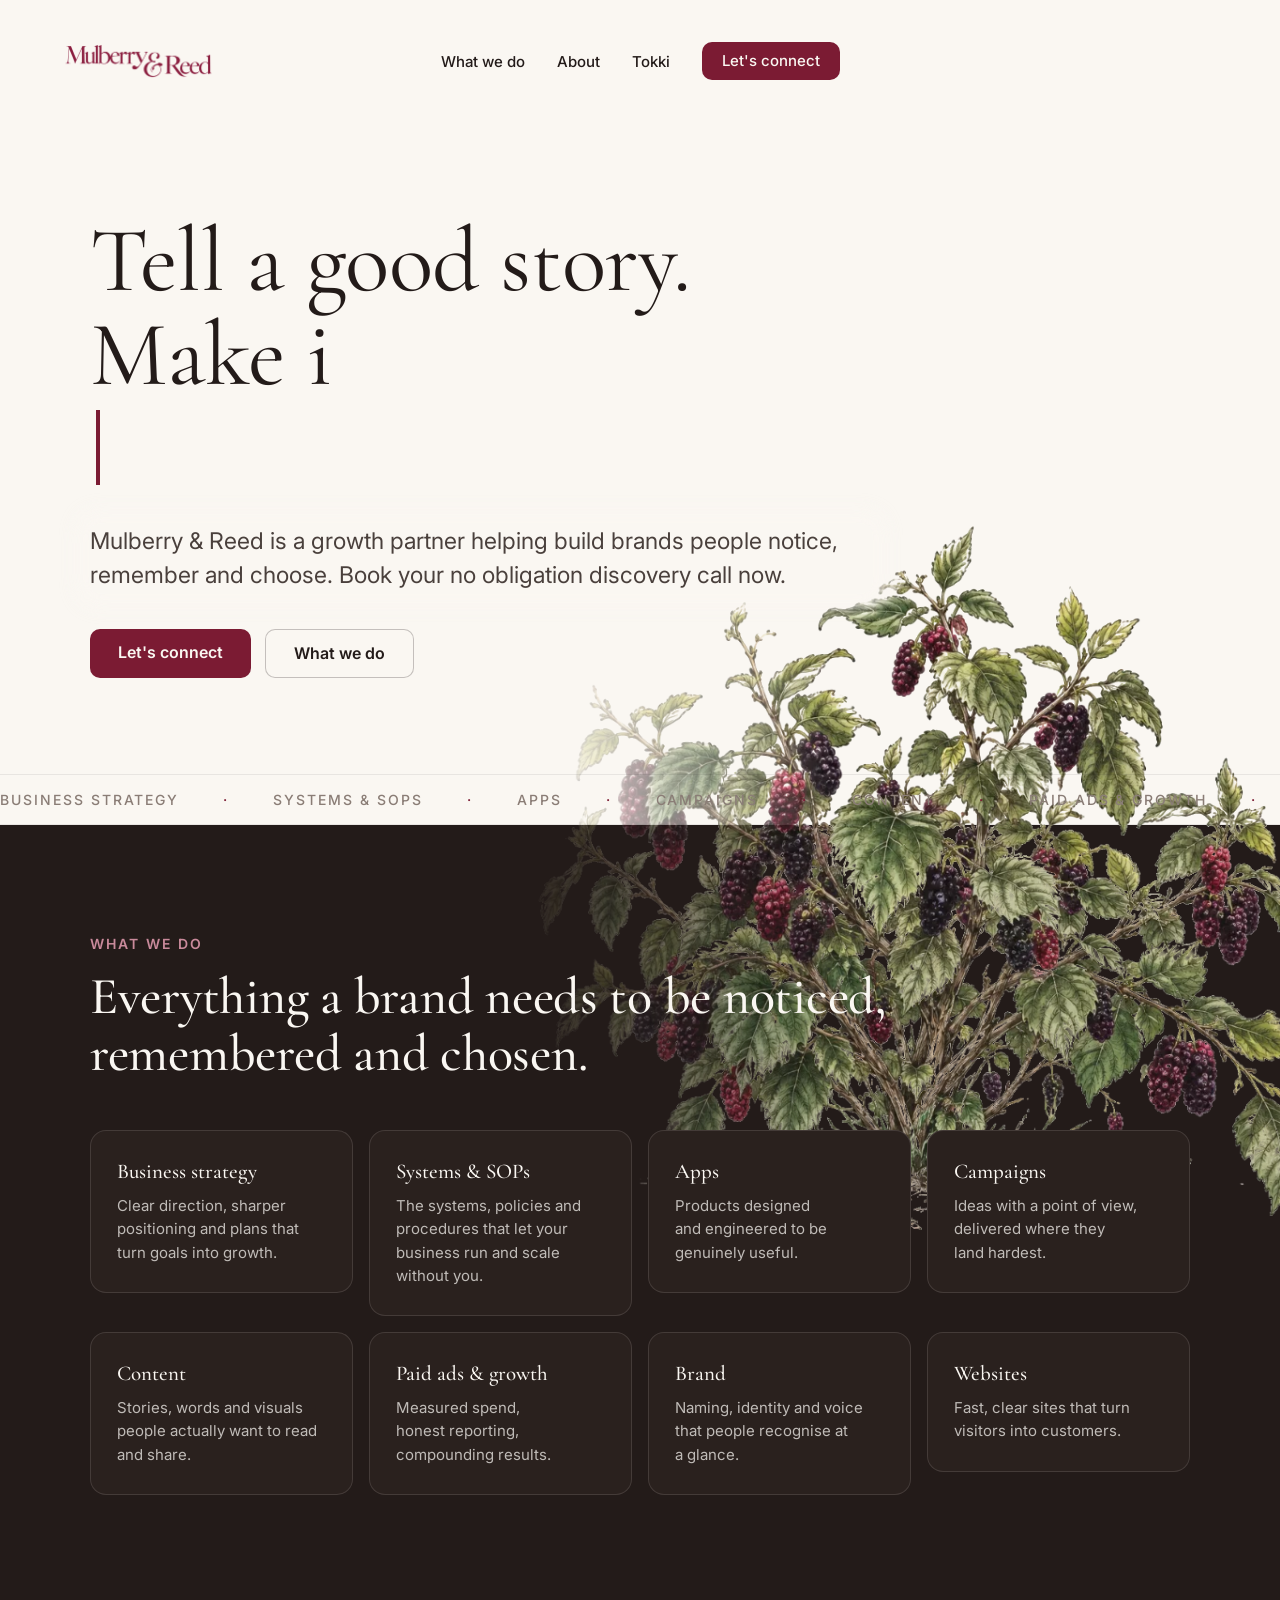
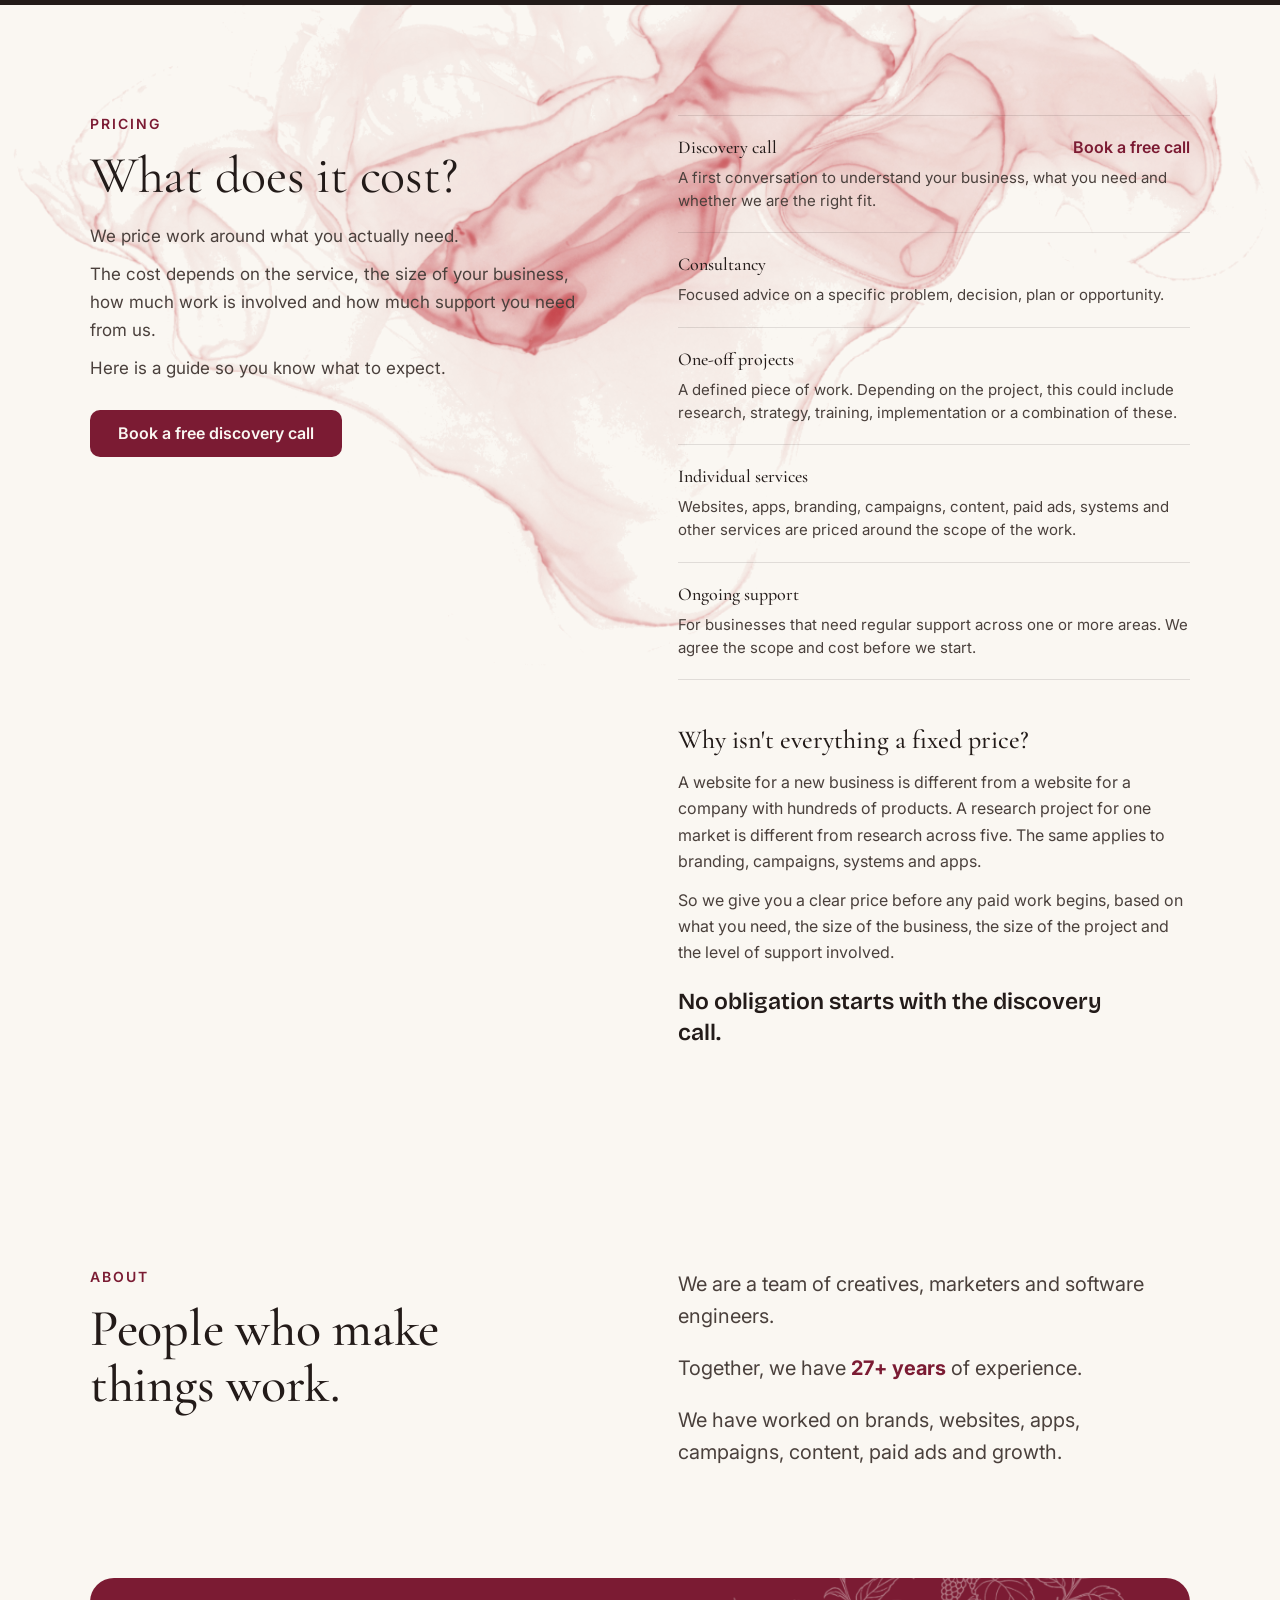
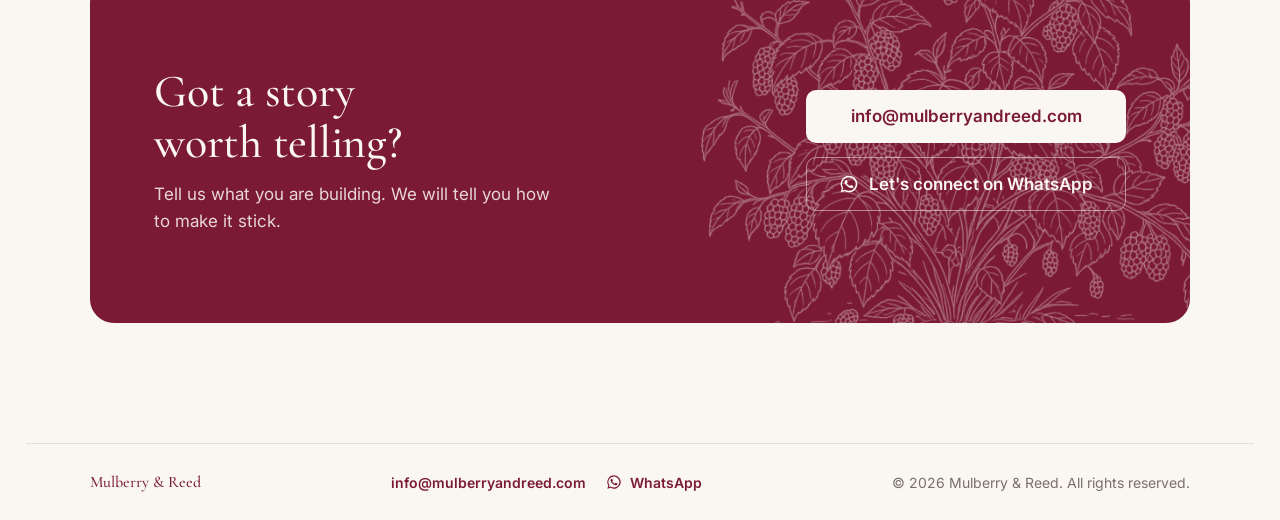
==== commit 56409127: "Replace bundled export with lightweight production build The site was a single 5.7 MB self-extractin" ====
--- a/index.html
+++ b/index.html
@@ -1,383 +1,16 @@
-<!DOCTYPE html>
-<html>
+<!doctype html>
+<html lang="en">
 <head>
-  <meta charset="utf-8">
-  <title>Mulberry &amp; Reed</title>
-  <style>
-    * { margin: 0; padding: 0; box-sizing: border-box; }
-    body { background: #faf9f5; display: flex; align-items: center; justify-content: center; min-height: 100vh; font-family: -apple-system, BlinkMacSystemFont, sans-serif; }
-    #__bundler_loading { position: fixed; bottom: 20px; right: 20px; font: 13px/1.4 -apple-system, BlinkMacSystemFont, sans-serif; color: #666; background: #fff; padding: 8px 14px; border-radius: 8px; box-shadow: 0 1px 4px rgba(0,0,0,0.12); z-index: 10000; }
-    #__bundler_thumbnail { position: fixed; inset: 0; width: 100%; height: 100%; display: flex; align-items: center; justify-content: center; background: #faf9f5; z-index: 9999; }
-    #__bundler_thumbnail svg { width: 100%; height: 100%; object-fit: contain; }
-    #__bundler_placeholder { color: #999; font-size: 14px; }
-  </style>
-  <noscript>
-    <style>#__bundler_loading { display: none; }</style>
-    <div style="position:fixed;bottom:12px;left:12px;font:13px/1.4 -apple-system,BlinkMacSystemFont,sans-serif;color:#999;background:rgba(255,255,255,0.9);padding:6px 12px;border-radius:6px;box-shadow:0 1px 4px rgba(0,0,0,0.08);z-index:10000;">
-      This page requires JavaScript to display.
-    </div>
-  </noscript>
+<meta charset="utf-8"><meta name="viewport" content="width=device-width, initial-scale=1">
+<link rel="icon" href="data:image/svg+xml,%3Csvg xmlns=%22http://www.w3.org/2000/svg%22 viewBox=%220 0 100 100%22%3E%3Crect width=%22100%22 height=%22100%22 fill=%22%23FAF7F2%22/%3E%3Ctext x=%2250%22 y=%2262%22 text-anchor=%22middle%22 font-family=%22Georgia,serif%22 font-size=%2234%22 fill=%22%237B1B33%22%3EM%26amp;R%3C/text%3E%3C/svg%3E">
+<link rel="preconnect" href="https://fonts.googleapis.com"><link rel="preconnect" href="https://fonts.gstatic.com" crossorigin>
+<link rel="stylesheet" href="https://fonts.googleapis.com/css2?family=Cormorant+Garamond:ital,wght@0,400;0,500;1,400&family=Inter:wght@400;500;600&family=Bricolage+Grotesque:wght@600&display=swap">
+<title>Mulberry &amp; Reed</title>
+<meta name="description" content="Mulberry &amp; Reed is a growth partner helping build brands people notice, remember and choose.">
+  <script type="module" crossorigin src="./assets/index-BT-1onsG.js"></script>
+  <link rel="modulepreload" crossorigin href="./assets/Chrome-1E8uDU1o.js">
+  <link rel="stylesheet" crossorigin href="./assets/Chrome-39Fp-Ons.css">
+  <link rel="stylesheet" crossorigin href="./assets/index-BTuDqPF8.css">
 </head>
-<body>
-  <div id="__bundler_thumbnail"><svg xmlns="http://www.w3.org/2000/svg" viewBox="0 0 100 100" data-bg-color="#FAF7F2"><rect width="100" height="100" fill="#FAF7F2"></rect><text x="50" y="62" text-anchor="middle" font-family="Georgia,serif" font-size="34" fill="#7B1B33">M&amp;R</text></svg></div>
-  <div id="__bundler_loading">Unpacking...</div>
-
-  <script>
-    
-document.addEventListener('DOMContentLoaded', async function() {
-  const loading = document.getElementById('__bundler_loading');
-  function setStatus(msg) { if (loading) loading.textContent = msg; }
-
-  const FONT_MIME = /^(font[/]|application[/](x-)?font-|application[/]vnd\.ms-fontobject)/i;
-  const MIME_TOKEN = /^[\w.+-]+[/][\w.+-]+$/;
-  function toBase64(bytes) {
-    let bin = '';
-    for (let i = 0; i < bytes.length; i += 0x8000) {
-      bin += String.fromCharCode.apply(null, bytes.subarray(i, i + 0x8000));
-    }
-    return btoa(bin);
-  }
-
-  // Error sink persists across replaceWith since it's on window, not the DOM.
-  window.addEventListener('error', function(e) {
-    // Failed resource loads (CSP-blocked links, scripts, images) fire plain
-    // events at the element — warn only; real JS errors carry message/error.
-    if (!e.message && !e.error && e.target && e.target !== window) {
-      console.warn('[bundle] resource failed to load:',
-        e.target.tagName, String(e.target.src || e.target.href || ''));
-      return;
-    }
-    var p = document.body || document.documentElement;
-    var d = document.getElementById('__bundler_err') || p.appendChild(document.createElement('div'));
-    d.id = '__bundler_err';
-    d.style.cssText = 'position:fixed;bottom:12px;left:12px;right:12px;font:12px/1.4 ui-monospace,monospace;background:#2a1215;color:#ff8a80;padding:10px 14px;border-radius:8px;border:1px solid #5c2b2e;z-index:99999;white-space:pre-wrap;max-height:40vh;overflow:auto';
-    d.textContent = (d.textContent ? d.textContent + String.fromCharCode(10) : '') +
-      '[bundle] ' + (e.message || e.type) +
-      (e.filename ? ' (' + e.filename.slice(0, 60) + ':' + e.lineno + ')' : '');
-  }, true);
-
-  try {
-    const manifestEl = document.querySelector('script[type="__bundler/manifest"]');
-    const templateEl = document.querySelector('script[type="__bundler/template"]');
-    if (!manifestEl || !templateEl) {
-      setStatus('Error: missing bundle data');
-      console.error('[bundler] Missing script tags — manifestEl:', !!manifestEl, 'templateEl:', !!templateEl);
-      return;
-    }
-
-    const manifest = JSON.parse(manifestEl.textContent);
-    let template = JSON.parse(templateEl.textContent);
-
-    // Nested page bundles (iframe targets). Each ships ONCE, in the ROOT
-    // document's manifest; frame srcs carry an about:blank#<uuid> marker
-    // instead of a substitutable uuid. Every document mints the blobs for
-    // its OWN frames — from local text at the root, or text obtained from
-    // its DIRECT parent over the relay protocol below — so each frame
-    // navigation stays same-origin with its initiator and a deduped page
-    // loads at any depth on any host, including a file:// download's
-    // opaque origins (where a blob minted by one document cannot be
-    // navigated to by another).
-    const pageOrderEl = document.querySelector('script[type="__bundler/page_order"]');
-    const pageOrder = pageOrderEl ? JSON.parse(pageOrderEl.textContent) : [];
-    const pageSet = new Set(pageOrder);
-    const pageTexts = {};
-
-    // ── Nested-page text protocol (parent-chain relay) ──
-    // Page bundles ship once, in the ROOT document's manifest. Every
-    // document mints the blobs for its OWN frames, obtaining page text
-    // through a strict parent-chain relay: a document only ever SENDS to
-    // its direct parent (which, for every document the publisher's own
-    // runtime minted, is another publisher document) and only ACCEPTS
-    // text from that direct parent; requests from below are honored only
-    // for the document's own child frames, and the ROOT never sends
-    // upward at all. That last rule is load-bearing: the artifact host's
-    // frame-ancestors allows claude.ai (and friends) to frame an
-    // artifact, so window.top can be a FOREIGN document — a top-addressed
-    // protocol would hand page uuids to that ancestor and accept forged
-    // "page text" from it, minting attacker HTML as an artifact-origin
-    // blob document. The chain never touches the ancestor: requests stop
-    // at the root, replies are origin-addressed per hop (never '*' when
-    // an origin exists), and both directions are origin-gated (on https
-    // a foreign sender's origin can never equal this document's; in
-    // opaque contexts — file:// — everything serializes as 'null', where
-    // an embedded EXTERNAL frame still fails the gate by carrying its
-    // own real origin, and a sandboxed child of such a frame is excluded
-    // by the own-child-frames check plus uuid unguessability). Shape is
-    // deny-by-default: one request form, one reply form, no error
-    // replies.
-    // window.origin is the SERIALIZED SECURITY origin ('null' in opaque
-    // contexts such as a sandboxed preview iframe) — location.origin is
-    // computed from the URL and stays 'https://…' even when the document
-    // is sandboxed, which would misgate every opaque chain.
-    const OWN_TARGET = /^https?:[/][/]/.test(window.origin || '')
-      ? window.origin
-      : '*';
-    function trustedOrigin(e) {
-      if (e.origin === window.origin) return true; // https chains; opaque==opaque
-      // file:// trees: Chrome serializes the file document's origin as
-      // 'file://' while the blob: documents it mints serialize as 'null',
-      // so the two legitimate shapes can never string-match — accept the
-      // pair in both directions. https origins never serialize as either,
-      // and sender identity (own child frame / direct parent) is checked
-      // separately.
-      return (
-        (e.origin === 'null' &&
-          (window.origin === 'file://' ||
-            window.location.protocol === 'file:')) ||
-        (/^file:/.test(e.origin) && window.origin === 'null')
-      );
-    }
-    // Non-empty only in the root document (nested bundles ship an empty
-    // island), so it doubles as the root marker: the root answers from
-    // local text and treats a miss as authoritative — never relaying to
-    // its (possibly foreign) parent.
-    const isPageRoot = pageOrder.length > 0;
-    const blobUrls = {};
-    const resourceBlobs = {};
-    const UUID_SHAPE = /^[0-9a-f]{8}-[0-9a-f]{4}-[0-9a-f]{4}-[0-9a-f]{4}-[0-9a-f]{12}$/;
-    const pendingFrames = {}; // uuid -> [{el, frag}] awaiting text for own frames
-    const pendingRelays = {}; // uuid -> [childWindow] awaiting text to pass down
-    function mountPage(el, frag, text) {
-      const pageBlob = new Blob([text], { type: 'text/html' });
-      const u = URL.createObjectURL(pageBlob);
-      resourceBlobs[u] = pageBlob;
-      el.src = u + frag;
-    }
-    function deliverPage(uuid, text) {
-      const frames = pendingFrames[uuid];
-      delete pendingFrames[uuid];
-      if (frames) for (const f of frames) mountPage(f.el, f.frag, text);
-      const relays = pendingRelays[uuid];
-      delete pendingRelays[uuid];
-      if (relays) {
-        for (const cw of relays) {
-          try { cw.postMessage({ __bundler_page: uuid, __bundler_text: text }, OWN_TARGET); } catch (err) { /* gone */ }
-        }
-      }
-    }
-    function ownFrameWindows() {
-      const out = [];
-      for (const f of Array.from(document.querySelectorAll('iframe'))) {
-        try { if (f.contentWindow) out.push(f.contentWindow); } catch (err) { /* detached */ }
-      }
-      return out;
-    }
-    window.addEventListener('message', function (e) {
-      const d = e.data;
-      if (!d || typeof d !== 'object' || !e.source) return;
-      // Origin gate first; the structural checks below (own-child-frames
-      // for requests, direct-parent + solicited-uuid for replies, the
-      // root's never-relay rule) are what hold in fully opaque chains
-      // where origin strings can't discriminate — a sandboxed root's
-      // FOREIGN wrapper still fails all three even though both serialize
-      // as real-vs-'null' rather than matching.
-      if (!trustedOrigin(e)) return;
-      if (typeof d.__bundler_need === 'string' && UUID_SHAPE.test(d.__bundler_need)) {
-        // Requests are honored only for this document's own child frames.
-        if (ownFrameWindows().indexOf(e.source) < 0) return;
-        const uuid = d.__bundler_need;
-        const text = pageTexts[uuid];
-        if (typeof text === 'string') {
-          try { e.source.postMessage({ __bundler_page: uuid, __bundler_text: text }, OWN_TARGET); } catch (err) { /* gone */ }
-          return;
-        }
-        if (isPageRoot || window.parent === window) return; // authoritative miss
-        const waiting = pendingRelays[uuid];
-        if (waiting) {
-          if (waiting.indexOf(e.source) < 0) waiting.push(e.source);
-          return;
-        }
-        // Never-answered uuids would otherwise accumulate forever under a
-        // request spray; past the cap (far above any real page count) new
-        // relays are dropped rather than remembered.
-        if (Object.keys(pendingRelays).length >= 128) return;
-        pendingRelays[uuid] = [e.source];
-        window.parent.postMessage({ __bundler_need: uuid }, OWN_TARGET);
-      } else if (
-        typeof d.__bundler_page === 'string' &&
-        UUID_SHAPE.test(d.__bundler_page) &&
-        typeof d.__bundler_text === 'string'
-      ) {
-        // The shape test is load-bearing beyond tidiness: the solicited
-        // check below uses the in operator, which matches prototype keys
-        // ('__proto__', 'constructor') — an unshaped key would reach
-        // deliverPage and throw, painting the error banner.
-        // Text is accepted only from the direct parent — the document
-        // that minted this one.
-        if (e.source !== window.parent || window.parent === window) return;
-        if (!(d.__bundler_page in pendingFrames) && !(d.__bundler_page in pendingRelays)) return;
-        deliverPage(d.__bundler_page, d.__bundler_text);
-      }
-    });
-
-    const uuids = Object.keys(manifest);
-    setStatus('Unpacking ' + uuids.length + ' assets...');
-
-    await Promise.all(uuids.map(async (uuid) => {
-      const entry = manifest[uuid];
-      try {
-        const binaryStr = atob(entry.data);
-        const bytes = new Uint8Array(binaryStr.length);
-        for (let i = 0; i < binaryStr.length; i++) bytes[i] = binaryStr.charCodeAt(i);
-
-        let finalBytes = bytes;
-        if (entry.compressed) {
-          if (typeof DecompressionStream !== 'undefined') {
-            const ds = new DecompressionStream('gzip');
-            const writer = ds.writable.getWriter();
-            const reader = ds.readable.getReader();
-            writer.write(bytes);
-            writer.close();
-            const chunks = [];
-            let totalLen = 0;
-            while (true) {
-              const { done, value } = await reader.read();
-              if (done) break;
-              chunks.push(value);
-              totalLen += value.length;
-            }
-            finalBytes = new Uint8Array(totalLen);
-            let offset = 0;
-            for (const chunk of chunks) { finalBytes.set(chunk, offset); offset += chunk.length; }
-          } else {
-            console.warn('DecompressionStream not available, asset ' + uuid + ' may not render');
-          }
-        }
-
-        if (pageSet.has(uuid)) {
-          pageTexts[uuid] = new TextDecoder().decode(finalBytes);
-          return;
-        }
-        if (FONT_MIME.test(entry.mime) && MIME_TOKEN.test(entry.mime)) {
-          // Strict artifact hosts allow font-src data: but not blob:.
-          blobUrls[uuid] = 'data:' + entry.mime + ';base64,' +
-            (entry.compressed ? toBase64(finalBytes) : entry.data);
-        } else {
-          const blob = new Blob([finalBytes], { type: entry.mime });
-          blobUrls[uuid] = URL.createObjectURL(blob);
-          resourceBlobs[blobUrls[uuid]] = blob;
-        }
-      } catch (err) {
-        console.error('Failed to decode asset ' + uuid + ':', err);
-        const blob = new Blob([], { type: entry.mime });
-        blobUrls[uuid] = URL.createObjectURL(blob);
-        resourceBlobs[blobUrls[uuid]] = blob;
-      }
-    }));
-
-    const extResEl = document.querySelector('script[type="__bundler/ext_resources"]');
-    const extResources = extResEl ? JSON.parse(extResEl.textContent) : [];
-    const resourceMap = {};
-    for (const entry of extResources) {
-      if (blobUrls[entry.uuid]) resourceMap[entry.id] = blobUrls[entry.uuid];
-    }
-
-    // Artifact-host CSP (connect-src 'self') refuses fetch() of blob: URLs —
-    // consumers read these Blobs directly. Survives the swap like the error sink.
-    window.__resourceBlobs = resourceBlobs;
-
-    setStatus('Rendering...');
-    // Page uuids have no blob here — they ride inside about:blank#<uuid>
-    // frame markers the pass below resolves after the swap.
-    for (const uuid of uuids) {
-      if (pageSet.has(uuid)) continue;
-      template = template.split(uuid).join(blobUrls[uuid]);
-    }
-
-    // Strip integrity + crossorigin — blob URLs from a file:// document inherit
-    // a null origin, so crossorigin forces a CORS fetch that SRI then rejects.
-    // The manifest bytes are ours; SRI protects against CDN compromise, not this.
-    template = template.replace(/\s+integrity="[^"]*"/gi, '').replace(/\s+crossorigin="[^"]*"/gi, '');
-
-    const resourceScript = '<script>window.__resources = ' +
-      JSON.stringify(resourceMap).replace(/<\//g, '<\\/') +
-      ';</' + 'script>';
-    // Inject after <head> so the DOCTYPE stays first; prepending the script
-    // would push the parser into quirks mode. DOMParser always emits a <head>
-    // (synthesizing one if the source HTML omitted it) but may carry
-    // attributes through, so match the full opening tag. slice() rather than
-    // replace() keeps us clear of $-pattern substitution in resourceScript.
-    const headOpen = template.match(/<head[^>]*>/i);
-    if (headOpen) {
-      const i = headOpen.index + headOpen[0].length;
-      template = template.slice(0, i) + resourceScript + template.slice(i);
-    }
-
-    // Parse the template and swap the root element. Scripts inserted via
-    // DOMParser/replaceWith are inert per spec — re-create each with
-    // createElement so they execute, awaiting onload for src scripts to
-    // preserve ordering (React before ReactDOM before Babel before text/babel).
-    const doc = new DOMParser().parseFromString(template, 'text/html');
-    document.documentElement.replaceWith(doc.documentElement);
-
-    // Resolve page-frame markers: mint this document's own blob for each
-    // framed page — from local text when this is the root, otherwise by
-    // asking the direct parent over the relay protocol above. An
-    // unanswered request leaves the frame on about:blank, the same
-    // degraded state as a refused embed.
-    {
-      const MARKER = /^about:blank#([0-9a-f]{8}-[0-9a-f]{4}-[0-9a-f]{4}-[0-9a-f]{4}-[0-9a-f]{12})(#.*)?$/;
-      const needed = [];
-      for (const el of Array.from(document.querySelectorAll('iframe'))) {
-        const m = MARKER.exec(el.getAttribute('src') || '');
-        if (!m) continue;
-        const text = pageTexts[m[1]];
-        if (typeof text === 'string') {
-          mountPage(el, m[2] || '', text);
-        } else if (window.parent !== window && !isPageRoot) {
-          const had = pendingFrames[m[1]];
-          (pendingFrames[m[1]] = had || []).push({ el: el, frag: m[2] || '' });
-          if (!had) needed.push(m[1]);
-        }
-      }
-      for (const uuid of needed) {
-        window.parent.postMessage({ __bundler_need: uuid }, OWN_TARGET);
-      }
-    }
-
-    const dead = Array.from(document.scripts);
-    for (const old of dead) {
-      const s = document.createElement('script');
-      for (const a of old.attributes) s.setAttribute(a.name, a.value);
-      s.textContent = old.textContent;
-      // text/babel scripts with a src: read and inline. transformScriptTags
-      // does XHR against the src, but blob:null/ from a file:// origin is
-      // silently dropped. Inlining makes it a plain inline babel script,
-      // which transformScriptTags handles unconditionally.
-      if ((s.type === 'text/babel' || s.type === 'text/jsx') && s.src) {
-        const pre = resourceBlobs[s.src.split('#')[0]];
-        s.textContent = pre ? await pre.text() : await (await fetch(s.src)).text();
-        s.removeAttribute('src');
-      }
-      const p = s.src ? new Promise(function(r) { s.onload = s.onerror = r; }) : null;
-      old.replaceWith(s);
-      if (p) await p;
-    }
-    // Babel standalone auto-transforms type=text/babel on DOMContentLoaded,
-    // which fired before we swapped the document. Trigger manually if present.
-    if (window.Babel && typeof window.Babel.transformScriptTags === 'function') {
-      window.Babel.transformScriptTags();
-    }
-  } catch (err) {
-    setStatus('Error unpacking: ' + err.message);
-    console.error('Bundle unpack error:', err);
-  }
-});
-
-  </script>
-
-  <script type="__bundler/manifest">
-{"6153ef14-664b-4f9b-ba58-f170a17ae762":{"mime":"image/jpeg","compressed":false,"data":"/9j/4AAQSkZJRgABAQAAAQABAAD/6xaJSlACEQAAAAEAABZ/[base64]/[base64]/dzKPEUDdCjlLjp9fT+KFjRVnuZ9v0oXvTe3k6NYMFYwDgYDVR0PAQH/BAQDAgeAMBUGA1UdJQQOMAwGCisGAQQBg+heAgEwDAYDVR0TAQH/BAIwADAfBgNVHSMEGDAWgBTOUeIEgU5kWyP448TPmj6cwddcwjAKBggqhkjOPQQDAwNnADBkAjAxcx0UngF60stVjs5G4T2eiptsBk5mf9oCtfJPAUBl8qs/PEXa8+gk1/[base64]/Enl+SOPEPxojUOHb/JQQAbjM0KskBbvwowh9bP+VMfG5J+MeWZ3FO+oEzM8KpFycm1lY1CNhf/[base64]/bAEMABgQEBQQEBgUFBQYGBgcJDgkJCAgJEg0NCg4VEhYWFRIUFBcaIRwXGB8ZFBQdJx0fIiMlJSUWHCksKCQrISQlJP/bAEMBBgYGCQgJEQkJESQYFBgkJCQkJCQkJCQkJCQkJCQkJCQkJCQkJCQkJCQkJCQkJCQkJCQkJCQkJCQkJCQkJCQkJP/AABEIAjMD6AMBIgACEQEDEQH/xAAcAAABBQEBAQAAAAAAAAAAAAADAQIEBQYABwj/xABKEAACAQMCBAQEBAMGBAUDAQkBAgMABBEFIQYSMUETIlFhB3GBkRQyQqEjUrEVM2JywdEkQ4LhFlOS8PElNGMXRKIIc7LCJlTS/8QAGQEAAwEBAQAAAAAAAAAAAAAAAAECAwQF/8QAKBEBAQACAgMAAgIDAQEAAwAAAAECEQMxEiFBE1EEMkJhcSJSFHKh/9oADAMBAAIRAxEAPwDdNpl/cHA5gKSPgu4uHzISc1YabxNJcAfwiK0VrqkmAwj5ga55pt7jO2/AIXGRVta8CRZHMmfpWnsr9HA8SPlq2heJ1ypFaTGItrO2fBlpHjmiX7VZxcNWUeP4KfarPxY16sKHJqFtF+eZB9arULdMi0q2i/LEo+lSUiRBgKBVbc8TaXaqTJdxDH+KqK9+J+i22Qs4kI/l3o3IXutlyj0pNh6V5fffGGNMi2tnf3O1UN78VdWuc+EqxD55qbyQ/CvYrye3jUlmUVQXGv2Vs5LSoMe9ePXnFur3xPiXbgHsNqrJLq4mOZJnY+5qfyK8K9jvviDpsC48dSfQGq5/ijaRr5Azn2FeUdT1zTuYAdaXnVeD0a5+KtwwxbwY/wAxqouviHrU5PJKsefQVkVkGetP5wKnyp+EXMnE+rXP95fTb+jYqO11LKcySu/zYmq7xgKY13jvS2elmJQOpqOhRrjnyDvVTd6gyKSDUHTdSknuShPegVsZdQGBHnYVVa3cRJb8ykcxNWMFkkyDJ3xkmqDiS0MJBDZB6UVP1TSXe9BF3lsUN4s9KdZ2vi3cKHozgH70G98+DHDq2mnf2ncJ/[base64]/rW9tG57YV5zpj4uRvXoOmOGtse1c/PPbo4b60qtZjyM43rNztyNWr1Vcq1ZW9TDZrTj6ZcnaIzE09BTMCiJitWaXa/mqzi6Cqy16mrOLpUVSZDsKzfG920FkVXq1aJDgVQcW2hu7TA6inh2WXTzqxtJNQuRGAcZ3NbKERaXAYYFHNjHNjvTdN0+HRrISSECRtyTVJqmqeLI4hJADZrp9RimtMGndXOTGM/[base64]/XG1Fl27jZajyNzGME7gdaAG2cv866CB7iURoNz3Pakbq1WOmQMbeSRV5nY8oA6kd6AOv4exgcRjJGBz+vr/AO/eocl4ZDjP5up6YqRdxFkWIphlJGB3quMLA57CgJsUiQxElQxIzvvv0H+/0pu2QBuf1b9aijmCnOc0pkPK+T13oCUzRxxgjB5j261wYlC64AG24zmoQfPfp0oscjboSeXGTQBVy4JwAB1J71zciK2T8tupoQmKoy8xAboM01MMMntvvQDyxbc+RfSmjzE4GMUwvzsB27ClZyByjp39zQCO4JPKDj+ppuN8YNcPLv09KQdOu5pApz2pu/Sl3rs+tANzXVxG21dQH2xokqxqoYD3rYWUkUqAIOleLt8VdLsgRaWUszDoSNv3qsvvjHr1yhS1jitF9eprnja19DXGrWWlwmW6uI4wB3NedcQ/GeNblbPQgZ5ObDSD8o/3rxPUNd1PWJOa/vp589mbb7dK9L+E/DWmcRwzQOQtyvTfBx60/d6L/q4uOPNaul3n5Mj9NVlxrmo3P95dzN/1VYcU8H3HDEql3EkTdG7is6ZMVN31VyS9CvK7nLuzH3NMwTQjKPWu8akoU7U0uBQmkNMySOtLZjGUCmmYGgcvqaXloLYvik13Maaq072pgnMR60pkOMUmKcFoBMkik5c0/[base64]/wBj/igdyOaoVxb88Qcdat4bp00kWxGcDFXetQY93as0O1me5LKD5cVvtMujMnhuNxWe4MKNdtHINjtWkdU06/B/SarZfFtZRDxl+dapQI7YbdsVXaBbQXs8ZGMEitvqWkwR2q8vXFaSlp49xCpW8ziqls1ouMIPBvEGPWs6/SgQwmk70opDSM07UJz3p7GgOxNBGO1Bd6e5qO7UyI0lAlbINK1Alegkdj56BOebIp8j8uaFGCzb0EHFaAsCRUlowg2o2VjXNRZJwSQKBrRjHaq66n5SalyyYU71V3J5icUIBkmoayZprg5rkG9Xoh0BY1Ptl6ZqImwFTLZhkVFCU+ANqYlw8RyrGjMgZdqiyAg1Fhr/AE3UTIACd6s2k5gD61ldNYiTArSw5MYzTjXG7h+dqExxRiKC9UoJqiTdalOdqiSnrVRNJZPyXANb/RH5o8e1edxvyyg+9bfh+5BRfes+aemnDfabqi+RqyOoNvWwv/OpHtWSv4OUmlxX0fJPas5qUORTTSVswTrWTzVbwNlaobbPMKu7b8tTVxNQ7VHu4lkznGAM71ITpUTViFsLhskEJtilj2L0wGv6qZS8JJUq2Bj0rT/DX4fHiE/2nqIItlPkU/rrJaRo9zxJrsFhGCTI/[base64]/lkdqfJuWHTy0xyOVMbUAJVZ25RuSavVBs4ltxzBlGT86rtKTmvEOdky+flVlef34ZyeTHUUQBGaRQ+cZXfripFpHbTzxJcOLeIpljjOPcfvURIWuBIERsbYPTGaLPAqoerFDhmHQnfI/pQDHiiDySJH/CLEqHbzcudqj/homG/5idsHIAqTMqytyrIT0/N8vamFWYlUwCqgYG2en+9ARJrNYnIDht8ZXpQjAVyM75xtUlGSOFmwGyd80IMCpZwBvy7e9AAKYO/Qd6RivJt60UxjlIJ2G//AGoYUO2Bt8+lANUkDauBH/al5uQEYBPamEYGc70A47+Y9K7GaaKUnm6mkHGkxS5Apem9ANrq4+prqA9XSAAb1xRBmo810I880gH1qvl1iGMnEnOfQVjpptaM6jpXoPwn1+y0bVXuru4EIVehbFeRrfXV04WCI4PerWG0lgQPPkse1HRx7dxf8QI+Lp/CsgTbQn85/UfaswWNW/AT8P6tpkenShUuyOjDlY/I96Zruj/[base64]/iMV6hL9R1rWcZzmeZLZT1NZCWFtPBQ9Wrk33V5U8QBofL0FdbsjEqx6dqlaSnixuhGSRVVMjWt8wJOA2/yqu/QWOmTGHUAsflya2F3YtPAsnVsZrKLEiyQSow671vLKQSWqA75GKvGbSn8F3RSRUfqDXpGozZgjNeWadzWWpI/6Sd69FvZw1hG6nIrQ48+49A/[base64]/[base64]/vTGlJJobNmtZGFp/N6UORQ2c1wOKXrmqiNqPUbbw25gNjUEgEZq/vYhJER3qhI5WI9K6cMtxy8mOqYfSkpTSYrRmQ03oacaaRvQDhS0g6UpoBhFOTpSEU5RtTB1IacKQ0gb3rqWkwaASupaSmHClrqUUAoG1GTy4oSUXcjakHMM52pO527Vw70u+TTBIxkjIzvReXYHpk1wIGMjFKi+Yk5wKAMD5kUbb02VgHZc/KlTmEqsN8etJO3M7ZUAgjf0oCMVy24/TQjkoNtgaO4842/70LqvL86AnaUhUSzAZI8o265qwS3ll5ZGRjH3GOprtDtlhtZpZ8rgBgCOvp8qJJPLIgRVYq2QAlOBwQ20TYPh8rcwVhliagyy+M5weRSCQO1Hlt7qQA8viYG2BnA6k/Yg/UUAQvlgMlf3NAIq8gdnyDn13PtQywLKoICeo9aaSBkvkjOwH9aCSWHn5uUdMD+tIHGMSrhT5R1JPU/7UwKmCC423HsaQyFzhRjbHSnAiNSFAON96AGy7DqB1zihZK55flkUUAyczOcd6bzADI2GdhnekA985/rSFfSntISd9800nemDc4pOtO60hBFAJ0pc11d0FAdXUldSDV22lXeoTYeRjmr2x4Whtt5/N86n2sfhAeHHgjvRZEubo4ZlQCsrV4wsBtoJkjRVUZxVhrRiRIgoBBIyapHgtbY8z3HO47ZzTZ9VMyCMLsOhNTr9K/69A0680fh+KC/Vw1wF8oByfoKubWHVeJGN/OnIJPyKewryaxfnuoy5J8w619HcOAf2RAUUY5RV+O+yl17ZibhO6WPmBOfcVVz6TdwHDRk/KvUBzYwRmmtZxTfmjH2pXCKmdeUNE8ZwysPmKbivU34atpzkx/tUeTgO2mOyjf02qLx1UzeahaXFbu8+HBVeaF3Hsd6o7vg6/[base64]/VPQdKs9BheWeW4fq3eol5iTVt+5rAUtqhtWJ33FVl+wluXY96vdURYI0I71R3CgLzetVr6JfhbXnPLucA16bo9q0unxydRivPtNtxNb7HfpXo/B0klxpqwDdh5arjOxZwWInjBC+Zat1vFSzMMrgYG2aWx0u6DDy4B2O1V3F/DN5bRrcrIwTI5gPStb69lKyuu5vpiI98HtUGHRJpSM7VtdM4djW3WQ+bPepL6b4eeVBR7OYsracIiX85ahahwgYVLRuw+daWSe5tj5FP2qJPqkkgxIu/uKrRXTB3OmTQMQd6gyRtnHKftW4nhW4O6Zz6Ue00e2ZSWCg+ho0TzeTOajSjavSbvhm1clkRay+ocOFJjyjA9qNF7ZKZuUZNUWqXGTgGtnf8ADs/[base64]/Wsjp1i+oXkVsg3dgPkK9chtotM0+O3jGFRcfOs8q14sd3aHqtzyggYxWK1i/5Qct17Vd61fbMAa8+1q/[base64]/Gyq3hh+UNjIzUG2gFzeRxMwVWIyx7DvWim1KG0kurZQRbMoVeYfnUenvnB98UAG7ntYGIVpWXOAuBluv8A8VDlvWtp1BQIfCPKBk5ypHX70K/ureSUGPcYxy4wB32PzJqPF+L1OcQ2tu00xGMqO3vStVIlSatJLcPM77yqwO5OCaHFqU8MbcknK3huh5R/N1/arm1+HutTKJJYymRnFFl4EuYPzlvvWV5sZ9azgyvxmUdXbDMMHlXJ9KbdTxyOfDTkVz+UZwtXk/DckO2DUGbRWTBwQRTnLjU3hyitfyqFXJIGT7UHm5iM7D2qVNaSxcx5etAK+HEMgZNaSys7LHN5mwM4HSm7BvlTQc1xoJzHeuG2/[base64]/IMn2qVb8SWs361BqdHdwyjIYfelVRkLngSNsmMkfI1Vz8G3UJPIxI9xXonOp6YpjVOoe3mEug3sXWPPyqK2n3AOGjYfSvVHhRhuoNRJdNgf9AFGht5/b6FJMRkGpd5wrmzY47VrG04RHMZxQ7yWTwCjAdKc0Lv48PeBtP1YxEbZ2rYW0MVxApwCamS6PpT3/i3gQsT3bpWv03QLHwFe3C8tKQdKTSNJiKgmIk/KiXuhvI38OLArW21rHFgAdPapnhw8h8oqtJeWajoPjgI4wV61g+K5fw8otEbOOter8TXC2ZmcYA5a8bkWTWNQnuWyVBIFc3L3prj0seF7SS8RlXoozTbfQzda46AZ5K13BOmpBpsspAJ5TTeDoVuNevXYbBsVMnRaY/[base64]/D6l4wUb9adPcoRy8tTPTTRFiiuH5SBvSXXDiTL5QPtQop1ibmBxVtb6uhUBgCaqUsp+lTb8Lqg3FdNw8o/JsauJtSUjy4FRPx7l8Hei0SVUPoDg/mNRZuHS2+N61P4gON6QSR9yKWz0yacOg7Mo+1LJwjazLhohWySOKQdq5rRANqZbee3Hw6sps/w0+WKpb/4R2M6MRCAfVdq9UeMrnvQGyOowKE6j5/1P4NXEbubd3C9hjNZ25+HGs2cn92HA9q+oPDR+wNDfTbaX88afantNwj5k/sS/s0xJayj3AzUC7jkTOVK+xFfUM2haeynMa/as9q3Bmm3alRDGc+1Kl+O/Hz1ayHOCam/iApwa9Lu/hPAzM8A5c/y1nb/[base64]/wAJtTmXrtHn09a0GsXBRSob6VZ28EdjZpBGvKkagACsjxFfhA55sY2xWGVdmGOoy3EWqCMsud+9YTULrxXJJq41q/VnYAb+prL3MvOxJpYwZUGR8k0EntSk70wnetZGNrjnNKi96QAk5ooG1Mi52pjEmiCo17dJaxFj+Y9BRILfW0LUrkQpyL+Zqql5cebrXTSNK5kfck12ARXTjjqOTLLdccDpXAYGSKNbWxnkA/T3NXC6fC6hOXYd6LlIJjaz/Xeuwe1aIaJAN8Ghy2McX5UpXOH4VTRWzyEbYFaCx02GC35yoLepqCV5W2FWkbZhC08buiySK2/[base64]/q2ppZWsDc8hzkjZV9T7UrdT2cm/UQdG0XUOI9RSys4y7tuzY8qL6k+le68M8LafwvZrBBGHlI/iTMPM7f6D2pOFOGbThjTRBAoaZwDNNjzSH/b0FWNxKFyCMY6V5/NzeV1OnpcHB4e72JPIoGwGD/Sqq7CMxJx9qW6vcMx7461VXV7g7GsI6Ki3kMR5lKjIrPXtvGQcCrae6yc9flVXcyA9KuVGSiu7QHOBVTc2Yb59jWkmAOdu1V1xEDviujDOxy54Ss/[base64]/tDmGKabkvQY7GRhsDSmEocGgCCVgcgkVKh1K5iHllOBUIKaUlY15mYKPegLmLiW7i2Jz9amQ8YMuBIprE3uv6fZAmS4Xb0NZXVfiTZwcy238RvbejxPy09rXjW1A8xx86FPx7pcSFnuEGPevm2+441O/YiLyA1S3V7fTjmnuJGz2zS8S8q+h9W+NOiWCsFlDsOw3NYHXvjbdX6stlbso7M21eXAx4y25qZZWlzqDi2srZ5pG2AUUeMPyo2pcUaxqcheW6cDOeVTivqD4RapBecJ2pnk5nMYySd+leFaD8HNf1B1N2otkPYbmvXOFOBr/hqzFvHcSMo9aL6GMenkW7/[base64]/HJWf5MmG+F3DOqaZqWI0H4Vz1J/Ka9k1O2a2tC0jDp2qt4F0KSIyStISnNkZFS/iFHOumctuzZPYU5hqDyef6hqVvNeeEHBINPkigIBJFebanfzaNftLMWJJ7npUqHjD8SB5sVHppjldNyYrcn8wocngp+UisrHq7ydGNHS8kbcmg9tAGPXm2o6SJjcjNZ78bJ0zSi8kHU0xto/EX1FcWU/qrPjUCOrU06rhsc1AaRLjwxs1E/Hk/qrNHVkxu9AfWgucMDS8pD1Wr/HDO5rmuoWG7CsPNxA24yaiNr8mfzGovLjFTC1tri8SP8rCoEuqPk4esv8A2y0m3N+9c12z7hjUXlVOOtMmpM35mo8dxE4yWFY/8Y696fHqDjuaU5D8K2Ilizswp2UfbymskupsN+benprjJ+qqmcK4Vo5bWGT80amoVxoVncDeMfaoC8QZ6mpEetrJsTVzLFPjVXqXAWm3YOY1zVMnAcdox8HIA6VsxdxyDPPUae/SHoc0bLU/TKzaBdIuFGarJtPuICedCK1s+vKMgLmqu71Bbg/kpXOHMNs82VOCMUwk1aSiN+2KjSwIRsKUzg/HUBmxQ3kAG5os9nKwymaqruzvxnlUmqmUTcafPcqud6r5NQUHGagXaXqZ543+1VkkrhvNkVpJKi3TcaXdeLjFTrlMis9w/LkrvWnlAKCuTOaydeF3iori5/D5zVfLq+ehqXrMRPNis1yMGOa6cJ6cuV9rE6jI5wMk17j8K+GG0vShqN0n/E3QDLtuq9q8y+GnCR4k1hZJkP4S2IeQkfm9BX0IvhwxgKAqIMAegqOS/[base64]/lBqusky2cVdxDlUCsq1nox1wKjyQ8wJqY4pVjBWmlRTQYf604SFcLVhcW2TzAVVy5EvyrXjZ5jcoOWNU90v8QmrGSfAAzUG4G/Me9XUIZ2ppp5G9NIpGbSGlpKCdSUtdTBKWkrqAWlpopwFICpRFXIG9CTrRkxigFXbfqaRySwI61wPX2oZbqfWmCFvIe5rubJU9O1J/MKuuF+EL3iWf+GDFbI2JJ2Gw9h6mlllJN08cbldRH4c0O/1rUI4bGMkowZnP5UGepNe5aLolto1uEjUNM27yEbn/t7UzRtIseHbFba0iCqB5mPVz6k9zRLi+RR13HrXn8vNc/U6elw8Ew93tJluMKQDuO/[base64]/[base64]/mOai+VTU+20W+uzlsqDV3Y8IxjDTtmlcpDmN+M1G8kh5YYyT8qsbbQL69ILAqDWwtdKs7XHLGCano6IMAAD2rO8n6aTj/AGzljwTHsZzn516FwBo1pY6tEBGG26mqI3KruTij6fxRDpV5FKG5irdBUed37XMZOn0P+FCopRABjsKXnCDzJ0rDL8ULY2kZUkkgCtnpN2upWSzEfmGa1mUvTO42di/i4W8uMUqvF6ilMEQOcU1reNtwRTJiPiJpcE9s0nICR3FeM3VvbrzK3lOe9fRGsaSl5AynfavPb/gGOeZuWNiSewrPPf6XjjK850e0hSRsSYz71bxwCKTmWTb51ox8Krl8sn8MfKqi94G1KxY5DMo7g1Fuu4c49+tptlexqAC2/wA62vB2uC3uSIm39Qa8uXSLmFtywPvVlpRvtPuQ8bj5GjHlx2d4stPZdS1K4uwTK6kH1NVlrDG0gPMo37CshJrOoTKOaRR8hUNtXv0Y/wAZ8e21bXOMvx177oOoWOnWuJLlUHUl2Aql4x4006W3a3tX8ZvVRt968dg1i4mlAYs2P5iTR7iS6mQ4Jx7UrnuehMNdq/iGK2u5GmuCpOc49Kysk9nbyHkYD5Vd39jNKG5sms3d6NKWJANY6bS/qJsfEMMBxnNTYeKoSAM1mX0iX0NBbTZl6A0/Q9txHxDE42YU59bQjYisPFBcRn9VToFkI81FomO2mbVg42agNeE/qqrSJ/eirC/[base64]/stJH4SMdQK4WMLdhQUvsnzUdLpCKPIad/Z8XYCkNmg25QfpRPHHUGnrchTkjNK+znpXy6RBLnniX7VXz8H6fcZzGAflWhe+iI6YqOboE7AUb11R33FBFwlBaNmHbHpUmTTJAuBvVuZg3auBz3FK3Zz16YjWNNugpIiJHtVRo/Dt9rOpx2UEDl3O5I2Uepr1O3s2v50t0QO7nAFbHTuH7bRF5YEXxm/O4G5rXHlv6Z3hlvYXDug2vC+lRWNuASBl37s3rXalqnhIRzVK1K5Wytuvnbc1idQ1DxpSM75rPLJ0Y46g9zemc5z0rM8QS8wbJqwln5cle1ZXWbx7i4ZVzgUpBlVBdtlzt3qE25xU26BU71DAya3xc+R0aZGfSnquTTgu2KS6uI7CLnk3Y/[base64]/tU58kwm604+O53UVHBnw+n1orfagGt7Hqo6NL8vQe/2r1KKC1023S2tYlhiQYVVGwojXCqo7YHQdqrbq7znzd/WvP5OS5329Li4pxz0Nc3YI9h3zVVd3fU7ZoVxdZGCe1V8twSPY/tWcaWiSXJI61EklJG5zikaU5Oajs+5wetVpNpxf8Aehs2/tTS2/[base64]/uM/[base64]/ADoMt7HGN2AqbbVSSJqcqgbUrThe9UkurgZCDPvUCfUZXzzPgVOj20M2qRRdXHyqBPxAB+QVn3uSxwMsaLDY3NxjlQgH1oG0mfV55ScuQKi/jXL5Ulmq1teGXkIMrGrqy4dt4ceUGldKil09tVvJFEYfY7Zr3vgbXb2DTI4LpeVlAG5rBabaR2/KUjGRWnsbuYYATb2p4ZSJym2+OrSS9KNDJNKRliKz2nzytjK1oLUuQMitZds7NLW2hDDznPzqWlpbjfkBNQYCwqZGx71SaI8ShdlAFVl3ZxS5DoDVsDkYNBliBoolZW84YtLjP8MD6VTXXBS55osj5VuJY8UArWdwl+NJnY8/n4eu4EIC82KhJYOuRJEc/[base64]/h6QwkURYZ0O5OKcWcHBFIekdomofhH0zU1GUncUTEZGxAo2etq0jHVaQMmasjCrdgaA9iG6UeQ0j/iYkU9M1HluFlGAaPJpDynEYLH2FGteCtVu3HKCin1q8Zcuk5eu1W0UbjdqhPpkQJcf1rZ3Xw1v1jDRTEtjcGgQcDamhxIARVzDKfEeeNZOOBBtjFClgn5v4RY+wrdrwaYzmSNjTxw/HbnPIR8xVY8dibyRk9KsNRnYBjyL+9bCHRYI7UCVuZ8dSar723nhBNvJyfKotvrtzbv4cy8/vWnhO0edFutP8MnlJxUGS3IO1aCLUra4T+Ig3oiWtlcnyuATU3jlVM7GXMbD9JpMlexrVtw8DvGQaD/4ZuJWwFwPeo/Ffi/yz6zQmYd6eLg5wavp+D7pTlQMUn/hmWFeYxkml+LI/yRReIHPSnBCRtUuXTJo2P8Jh9KYLOfspqbjZ8OZS/[base64]/vLdT9Kr7ngvS5xlI+RvatJ/Jl7Z3+PZ081gt+btVnBCEGcVp5eCBGMwSZPYVX3HD1/[base64]/h7KHKj88rbKg9Sf9K9o4X4TsOFLPECh7hl/izsPM3sPQe1ZcnLMP8Arfi4Ln/xX8E/D604ZjW9veSfUSM83VYvZff3/wDZtru6XxXJI6mj6lqSwQkKRk7Vl7i8JXIJ/wBq4Msrld16OGMxmolXN9lsA47VXTXobO/[base64]/atLp/w/[base64]/lq5x/[base64]/Os1fW6WsvhpJze9Y5ceU7a4543pHaAN0oRtjncZo0FvPI2Iwz/IVc2XDuo3ABMYUH1pTC3o7lJ2zps1YHGxqMdOnz/DDN8q9FtODUG9w2T6VbW2h2loPJECa1x/jZXtnefGdPNLDhrU7thiMovqa0tjwZ4YBuX5j6VseREGAoHyFIVB2rbHgxjK82VU0Gi2lt+WIZHtU5YuRfKoA9qkeESDSqjYwRWsmumdtvaOC2elPHuKIIt99qaYznGaZGmKNhuq/ahyWEEo80YqR4W21d4R7GgKi54asrgEFMZqluvh7Zy5MZKk+lbDw5c79KeFK9s0tQ9sDF8PJIScTFh71LtuCltz4jZLema2YcDqKdlSKPGDbO2ts0R5DEdqkmMgbDFXXIh7Ck8GM9VFPRKPzJ+bpTVnjkPLyg1emygk/Mu1Rbi20+1Uu7qmPvQc/SsktIH6xrUOeyskBLqBT7m+5mYQZC/zHrVXc3scQJZuY1jnzSdOjDht7KUt0cukSjHQkUKfU4bfLE7+tU+oawFDcpFZq+1gsCOeua5WuiSTppL7X1cHDb+maob/UvFJw2Sazs2pNzEZOK6G6aTHMcDrS8T8hbxjg+/rVRcS4B36VYXDeIxYnYVWXZBOANqqIyR+bmbJpJJPKRSHbehkmRgo3ztV6Rta8M6c1xeG6YeSHpnu1a0s6n8xxQNJgitLGOFSMgZb3NToLSa8flgjaQ+wrDK+Va4+oat2V7078UjbE706fSru3/vbdx9KjfhwTuCD70uux/wAS0kQ96fnm2AqF4RXoackzx9+lGoN1PWykfcVwtXXdt6i/2pIo/NQ/7UnXOfMKNQt5JMltFJnmjU/SoE+h2k2/hgfIUVNRz+YYpfxqt0bFObnQur2ob/ge2vchHKGqW5+Gd0gJgmDexrdLO3rml/Esemc1c5c4i8WFeUXnCGqWeS0BYD+Wq19PuYjiSF1+Yr2sSO+zJke4psltZyL/ABrdD9K1n8i/YzvBPleRQjwoMdKcZsx16HqHD2l3I2Tl+VUl1wbCVxBMRXRj/Jw17YX+Pn8YqNcXasKdqU3O5Vl+tXrcIX9tMJFKuoqo1fTbuJzzwMR6ir/JjeqjwyncUTjBNPj6U1ldGwykfMVwYCmkVl2pGSnr5lp3LzD5UbCI60w1JePLHao7DFMjKUV2KPZWNzqF1Ha2kLzTSHlVEGSTTAYFb3gv4ZXeuhL3Uue1sfzKMYeUe3oPethwP8JrbSFj1DXBHc3n5lgO8cXz/mP7fPrW4u7mOFTjGB2rk5efXrF28P8AG+5odlp9jolklpZxJDDGNlX/AFPc1A1DU1VTgjfNR7/VAcgNneqK5umkk3Oc1x9u3o7Ub1pCqg5wOvrVdJNmulc/[base64]/nGc4yaQsTSV1AdXV1dQTq6urqRvZrLgzTLE58ISH/FVvFaRQDEcaoPYVIkYD0qHNfRxA8zgfWuTdrq9QckKKhXADAF2wPnUSbWlyREpc1Dma9vfzYjWnok17mCHOWFQpdTHSJMmocotrc5nm5z6A5oJ1GRxy2dt/1EUySpHu5QSzeGvvVfcXVtb/AN5N4jegoh03Ur7eaTkU9qkW/CkAPNKS596NwaUU2tybrbQn54qE0eo3Zy/MAa3kOgwJjliH2qfbaVb5AYL8gKXlfh6n155b6HNIclWJ96ubHhWaZh5D9q20trFZxc62rSY9Bmo0GszMcJByKNtxinMMsh5yIlnwEjENIVX5mtRp3AdoFBID0GytW1HDfiSp/lBxWi06K+tcLDFJMPlmtseDXaMuWhR8J2IwohAPyo78FwyL/DPIfWtZplldXijxbYofereHhyUnduVfSr8cYytyrya7+Hk7EsHLj0zVc3Ck1u3KsTFh2UZr3qLQYE/NljUhNJtUORCv2pXSLx7eGWXBmqXLDltSo9W2rSWPw0v5ExNKFB9BXqy2yJ+VFHyFO8I+lI5xx59Z/CqyiYPNK7n0J2rR2fCunWSgRwLke1X/[base64]/CvFetsGurgwoeu+TU+W+leOu231HjTSrEEeKrN86oJePpL1yllA8n+UVI034WWcJEl9M879fMdq1thoun6agWC3jXHfFXMMr2m5SMhDp+vaxhmUwof5qtbTgOElXvJDIw7VqhIF6Db2p/ixkbmqmET5VCtNItLJQscK7eoqbyDGAMfKuADdGp2461Wi2YUxSYxT/EHcUhYHpQRnhhutNMQB6GibHoa7I+dBgeDucGnCNgKOFGNqQqR3pAHkz1FMMOTmpAIOxpGPJvjNARzF71wjx0O9GUgnJWkZVY5BwaDCBOTzUgznAovhhfelVcnHLigg1TJPMBil8NOmKkKgAximyFIsk4zjOKDnsMQjtQLy9gsV/iHLHoo6mq65vr+5k5IXEcbHHlG/3qq1mT+yAqcwe4kGcsckVjlzSdN8f49vaXf60/[base64]/wr/[base64]/DlOj/Lje3nzs8BwEJpqynPMNq2E3CE6EmN1ce9V9xw5PGDzQ5/y1FwyncV5Y3pRHUnjXDJn6VHbUvEbBGBVlPpckZOUYfMVDewV/wBODU3/AGqaRZJgwyDQ1mXuRRJtOlVTy7iqq6tJY8kBhT8YPKrQyjl8hqJIviZDqG+YqsSeeE5LHHvRk1XP5xmpssVKHc6bZT5WS3XPqBVRccIWMxJjYxmtB/aFu3Vd65ZrabPmwarHLKdVOWON7jITcIzxIfAkD1A/sa+gY88RI9a3RHKfK2RSMvMOlazny+srwY/GClt2TIaNlPyqvmgK5r0OSCFs86oakaPwOvFF14NvGEiXBlmPRB/qfQVrOefYyvBfjA8PcM6lxPqC2WnQF26u52SMerHsK994N4D03g+1xEBNfMuJrlhufZfQe1W+icPadwtYrYadCI0HmZz+aQ+rH1/pRL27WFDuc9hmsuXmuXqdOnh4Jj7vZl9eLCp6Y9Ky2paiXJCneu1PUzI/Ln96pZHZ2Pua53Rt1zMZDtsMetRHJG/7VJ8PO2PegTrzD09faqSjvgmgu2xxRZDyk9OmxFAd+2BT0RpO+xx2ppPUUx2y23SmBt6rSdnE0mP2ric7GkJxinEu6UKSQAH+lc7+lRpnWNS7kADckmq0VpJHJNQb7UktsqCGkx+UdvnUG/[base64]/vWp0j4aaLpYHJbhz6kZrWcf7RcnkVtaavqsgVEZEPoCa2HD/Bs6MrSwSSH1evUrbR7S3AEdugA9qnRwBdgoHyFaSSF5MzBwyZIvDMKKMelRx8MbKefxJSd+oGw/atsiYqQkfpVbTtntO4E0qwwY7dc+uKvYNNggACxKMe1TkQd6IEFG6kFYMDYAUQRkUXlFOCigggnqKdyCi4AppxSMzlpOUGiY9KQ9KCCIApjKCMUVlpmOU5xQAio9K7lzT2INMI9DQZpyDtSFt85pTkUGWaGIZkkVR7mgDA43pOcjr0qou+KNJsh/Fu0yO2azep/FnRrLIRg5FK5SHMbW6bcUKQooyzBQPWvJr34x3l1ldPspH9DiqiTXuLNafldjbI30qLySLnHa9fvuJdK01SZruNce9ZLV/jDotlkQMZm/w71h5OB5b7z3l/NKx6jmqx0r4aKxCw2bP/jkqPyXL+q/xSdmXnxb1fUiU06zZQehNVjScW64xEt00Sn9K9a9H0r4bR2+GuXAH8qDFai00KxsFxFCufUinOPPLv0Lnhj17eQab8Mr++cPdSSvnqWNbHS/hjpdmFaeNXYeozW3YEbKBTMk9RWmPDjO/bO8t+ekG10eysk5YYEUD2o5Tl/[base64]/wAUfHZ0L2+g2rO3TxpBgV5lqOt8TcS3BlvL2VsnIQHCj6UCPdeIPipFbK0WlwePJ0Dk7CoXB2ravrVvd3eozl5JphGiLsEUDJx9T+1eZaDpOrEjxldlP6m6V69wppyWOmRsSrElmyOmc4/[base64]/dDF2jBe/LtUm00K14nt2uIbgxyDfDnNVsmqaRqoWM2/4aU9SRtW74W0fh6C3GLtWdhv5qpP8A/WXsdF020m/DagOY5/OKbrvDelCItZrLzHoRnFeif+E9Iu28SOUMexz0o0PCMSyAyXHPGP04pap/+XmWl8GWAiSa4uGfO5UdqvZeEILu0C2V40I7Yr0KLSNNt/yQJ9qZNplnJuo5PlT1S3OmD03gK7tmWV72SUDtmr8QyWgwC6471okeK1TlU7VHnvLZgeYKaei66Z6TiGe0RmWXPL1zUKT4mQ2v98yufQVL1d9ImhkjZkRmHY15pqXD0Bkd7ebbPc0SUrW+/wD1Y01uqsDTP/1R0525RIR868pfSp+flU8x9qsdP4G1W9YM8Ygj7vJt+1VpO3p8fGFperkGJwfpU+yitNVx/wAKUB/UKxek6HomiEGZnvbgdgfKD8quJdclkXw4j4EX8qdaxz5MJ21wwzvSXrlhp+n5Md0Wb+RTmqaSB2QP4eUPtQ5DErmRZCGPUtvQRqbcxjSQyY9qxuWOXUbY45TugS2lvJnnhIqouNFRmJifA9Kvf7QnPllgRl9ag3s1vEC3MU+R6UvGq8mcl026jJAziorx3MTbkir/APGwyghLhG9jUWaQ5OVVwfSnr/Rb/wBq1bqeMfmzSHVJVGCakSQpId1ZaZbaHNqdytvaozyMcAAfufalqfRu/DtKt7zXtRhsLNC8kp69lHcn2Fe3aTp9voOmxafZjZBl5D1dz1Y/7VTcI8NW/C1kUUh7qUDxpsbn/CPRR+/9LS81BI4yo2qMr+m2GOvdde38duMFgD61ltS1XxeZA2NvWoeuaqSzYPXvVNBI07kknHvUyfV2pLu0hMn9e1KgVSCT13ppQoCScA1HabkOCRT0naT43OQAcDej/[base64]/wCH4I1wqAY9BQX0Dm6CtXZXVhqSq0EqEntmposlHYVxzCV1XKzth04aJ6ipUXDSjHlrYrZj0oyWY9BVTCJ82Wt9CCEeQVYf2BFcoFdB88VoEtY03bC/OnePaRdZVz7VUx0Xlag2ljcWSKI2LqO1Wdvej8sq8p96PZcl04WLfPc1Yf2N48Tu3ICozVTG/CuX7BiCSAFSDRhB7Vlzqy2twY0LLg436Vbprv4dA0+Ah/UDtRMoLhVksOO1GSPFAttSt7lQUdSD3BqUrq3Qg1W0aPCmnqMGmZwKb4wFASBil2oCyq1EDCgHk7UhJFN5xjPSol1q9jZqWnuokx6tQEsuBTDKKympfEnQbLIFx4zDtHvWX1H4vbH8JaBR/NI2Km5yKmNr1EvkVHnvre3GZp40x1ya8F1n4uX7cwfUEjH8sQyaydxxxqGquVgjvLtj3JOKi8sipxvoy/450SyyGuldh2Xes1qPxbsoAwgizjuxxXi8Ok8XawwEcH4dD69a0Wl/CK6uAJdX1BwOpBbAqPy29LnFJ2tdX+NM5JSKZVJ7JuazsvGXEWvty2kF1IDtzN5RWvteG+DuHR5/DmlHYDJq90nXeHmXwltxbqPysRijxzvY8sJ6jz+z4H4h1UeJe3YgU/pXc1cWPw3sLJhJcFrh/VjXo8Vvb3EPPbXCMp9TUOa3lhbmZMqD23FTlhY0xylVFjw/5QlnZ7ey1eWfBc05DXTCMeg60FeK72xcLHaI8Y9NjV7YcX2V2AJg8Dnswq8Jx3uoyuc6iTZ8O2NiByRBj6mrAIEGFUAe1dFdwTrmKVWz6GnkV1SSdOa23sNt9hQ2HrRiuaYy4oJHZMb53puHG/[base64]/6CsDc3d/q05luJnlc9Sx6VNzkVMdvQte+KZl5oNKQKvTxX/0FYO/il1yYy3cslxI2+++PkKLp2gCeUc8gLHsKvhoWo2ynkhCR+q7k1jln+2uOCkteDIVi8e5ZYox2xkmnsbDTDix08yt/5kgwKvLa4lsG868x9JBmiXD22pQtzWwEvbkrL82/Uazi/bMT6pJL5pn5V/lXavSLSFtN0O2BXl5YlOPcjJ/rWN0nhVtT1qCJomEKt4khb+Udvr0rX67dtc3MVhFs0jiMfXvUXfda4T9JGjA/2a1zKN5pC2/oNh/rWU4p1NcvysMdq1XEV1Hp1ilvDsqoFUd9q8o1m8eVmy2d9qWXr00x9+1NqF34khydz0NVrzFZSp8wI39qffSmMKWAKk4zVbdXHI3MpycYA9TVYzZZXR1rMtpdSx7CNznHoadc+XJG47VZcJaJY6nqMbaxei0t8ZZiN29qs+MuFrPQboS6bepe6XP/AHThgWjPdW/0PetPD6ymct8WTiczRxSf48H51dWdufDBxksSxqgtpP8AiJbdevMGX67VrrdOUD0xioyVjAZozHHnAqtvnHIParm5xIvLiqG9PNKwB2qcVZAE9AO1GtIpLmZIYUMkjsFVVGSSe1Ro8lwMZJ7Cvavhh8PBpkUetaogF44zBE3/ACgf1H/F/StscdsM8tJWlfCLRjo1vFqUbPfFeaWRT0Y9h8ulAm+DlnFk2lxt2DjNehkZ2Dbim+NytysR7V0Sac19+68lv/hldQf/ALKkoHdOtU9zwrJZg5guYCPQH/SvczcRBuUtvXEQTghlRx7igPAIRqWntm1v3A9GNS2461/T0ALRyge9ewX/AAzo98D41lHk9wMVl9R+E+kXxPgyzQ59GoJh0+Ll2pAlsx74NGk+LqNjltmHtU3UfgfcqC1lqCuPSRaxuq/DPX9OkYCOKYD+R9/3o9D/ANJ978Ur2dv4cKhe29Ul3xlql8+8xjX0U0lvwstsPE1jUbexTuhbL/arzSoeH4m/+n2Et84/51xsv0H/AGpZZY4zdGOOWV1FJaW+sao3NDHNICfznZR9avrHRIoCDqd+C3eKI5P3qwW01TVJwr3BSHoILdcD71PuOGLjT0z+FZQ3U9TWOX8j/wCZttj/AB//AKoUN3ptlgWloqH+d9yakjUoblSkrnB7DYVWtbRxKWlHLy9c1XXGrW0OUgHOx6GsLyZZdt5x4yel69rAc8jKuO5OKqdT1PT9PgJM3iy9lSqdzeXMmZJ2VD+kVxsIBsUBHf1pTw+nrP4o9T4ouZ5OWM+FH0PrSaVr00blccy92zvU6fhuxnUkBgx96g3PChRC1pI/MOx71vM+PWmNw5N7SdU1ySWFkhnCHHXO9Uf4m+lGC7uPUHNdHw9qFwzc8UmxxtWlg086DZxPetHGD2xkmtZJ8Z22+6y7ytasOdjv1XvTPGuGPiW8zIo3xzVo7rWtFkuArW3jSPsDyda2nCPw3slePVNVtFWY+aK1J8q+hYevtRllMZujHG53UZ/gfh3W9c5Z7yMQWJ6SyL5pP8o/1O3zr1Cy06x0aHw7WFUz+ZurN8zUyZ44EAQ4x6VT3d4STvXHnn5V3YccwiRdXoCkDy+/rVHe3JIOBnNPkd52OCcdKHdqsUOXYCs1s9eRF5AWGQTmuhWOFTnqO1Mu71ZH5U3wcVFlflXrgmqiS3d2SCAdu5qua6IyM/8AxXTsfXaorE825q5EWrCC6Iwc4xU38ZlBvVLGcdKkIebvRYco8sgO9QZTzNsKM4PrQiMb05CtIgpk9xHbpmRgo7Duah3moSReW3TLfzEbD5VST/iJWLyFmb1Na44sMs0y+v5bnKRDkj/c/Oq8xv6UP8SYzgnf3oy3DHqtXqxnvYTQNQntT/LmpolRtiCKIqo24YU/KwvGVUtansKG0Dr2q7MOd8UxrPO9OcibxqTlYdVNJmrdrOhtaL3WqnJE3jquzSHcVNazQ9MihNZt2NV5RPjUYV1F/Dyj9OflTGUjqCDVbLRtJil+dJQTq6uzXUwWurq6gOrqSuoDbabx9q2lyL4UrKQehzXt3w9+Ik+uWPPecg5NmJ2oPGvw74eXSo7+98OAwN5pAMcy+hrx/VeLLfTy9poYMcIOA/r71j4z4389esvb6et+IrK5haW3zKqnlJHTPzqLc67cv5YgsY/evPPgjr8svDl1HdgXCiY8yt13rc3Wo6EFLM9xbt2BXIrPPfUq8Nd2HiSaQh7mZuXvv1rQj+yL3TozbQj8Qo8zAdaxUuv6OmxvRj/KaJZ8ZaLaHKXUr+oVDvRhnr1Tyx309D0WRSoCxnA+lauGNZ4uUxjlI3rymD4q6NaKfC0q4kfsxIA/rTLr4zanIhSxs4LZSNix5iK1/Lix/HlV7xZpCQ32LdOVSNydgKzt9qtjpVlLbSTrdSyDHhqchayWrcTarq8he8vpHz+kHA/aqd7rwwd6wuct3G0lk1XpFnoWoWkMd1pl3IoZQ3htupq0tOKZ7MiPVbV4j08RN1rzvTvjQdKaOyuLQPHGAOZTvW00zjzh3iVAgmSORv0Psacxs6peUvcbOy1KK8QPbXKyA9s1M/EBFJlQgAZJFY/+xo0bxrKYxnqDG21SotYv7VWhu4/HjIxzdDTnJrsrx76D1P4n6PYsyRRyzuDjYYFZm++Ll/JkWdpFCv8AM5yayXFOn61NeSjS9PBjZjhmas2vw/4x1WTErNGp7L0rP8tv1c4pGo1b4kapKrfidX8Nf5UIFY2/45ikfyvPdv6kk1p9O+Cvh4fVLxV7nmbNa7SeBuFdO5VSIXMg74zTkyy+Fbjj3XkkF9xBrJC2OnsgPRiKurL4V8S6viS+unijPUDavZobK3tlAtbeKIdjiuuIpnGGmbHoK1x4be6zy5pOowGl/CjQNL5ZNQnWVx15jmr0Hh7R4+Wzsg7DphdqnXFlHzHI5mqBNbL2hzVThxjO8+VRLjiy5UcttBFAp74yaprzUby93luZGHpnAq4fTRJuYsAVAuNK5csnOF+VVrSPLfan8IqTkZpY5FibO5x29aOsMtxKY4lLkegqZ/4cvZY88qJgZ3O9Fs+qxl+ANrF1FHy27mMEdFODUrSuKddilEcUpmz+hxmoNpyafP4k3K5HUNVqOJ4B/wDaWIL+oWots6a4yX3a01rrNvNyR6nZmKV/1Rb1YnRY5f4lrdKwO/I9YC64uv7dxzwxx+mdzTIOKtY1GblgTJA22xms/GXuNPLV9V6B4N9YnJicL6ocipMHEV1A3KZcj0aslpB4mkcNNqKwpndWGa1lv4UigTxx3Hq3SiYX/Gjyl/tFhFxap2khDH/Camw8RWMg/iM0Z/xCqOXTdLduaLngf2ORUc6TOSWguI5sfpJwaqZZz/aNYX/TXJc2dx/d3CHPo1K0JC5Uk1hJobi3bMtu6AdWUf7U6HU7iI5hupU9s0fn13D/[base64]/E/xzJZrfQoMKdvHkG5+Qrzy6k1nie5/EXbzSlj+aY7D5Cs8uSRpjx3J6tr3xdW45oNDKcp28d/9BWIury51SXxJ7qS5lJ7nOP9qjaVwnp8RV7tmZ/QbCtXa6dZgLFa8iknArny/kb6bzg12zSaFqcz8wRFT1JqWukTWwDS8zfsK3+m8C3cwDzXqxJ6IeY1ewcMWEGAyGdl7yb1Uxzy79FcsMXmunQ3M0ipbWkrj+ZV/wBa12naNqh5fEnEI9GOTWuS3jhULHGqL6KMUj24fcYBFVjwyJvLarToNpMqi8/jEe2Kkw6TY264ht4wPlUjDxAZBf5U4hCQWPL9a1mMjPyqsvTb6dFNLGiq5XciszoBGoazcXTdLdPL/mbb+mas+IblltmXrnNV/Dlv/[base64]/AGGPvWbK+tYcl96dOHSJet4UBPQkVRbuxNWGq3YY8npSaLot3rUjx2kTyeGvM7KM8op4Tac7pu/hDwhHfXsmu30IaCDyW6sMhpO7fT+p9q9cdEUFirfSvL9C401XQbWLT5rGIwW68irylCBWhtPiPYzsBcwywH1O4rqx1JpyZbt21cl4IUyxYA+1AiuYLlMIwHoTsaDa6/pV8oMV3CxPYtg1JElswwBGR7VUSYFdTyMmQOhznNKlzIrcggI9+1RtW17TdGgM99dw26AfrbB+1YDU/jMLh2t+HdNmvH6CZ1wlFsnYnv09NluEijMkzLGo6ljgCsXxF8W+HtC5ooZ/xtyNvDh339zXn9/YcU8VuZNY1R4YTv4EZwMVJ03hDS9MAxD4sh/U4zWOXNJ00nFb36NvPiZxjxCxXToF0+2P6iMtirLQZLi0Dy6leSXcz7nmbpVlacP3l5jwoBHH/M2wo13DofDyGS+l/FTD/lR71lMuTP8A1Gnjx4Kq44OsOI7z8VHZl5P5jv8AvUmThvTOH18bVb6OCNR/dqcE1R6x8SdQkU2+lwJYwdAQMtWLvpLrUZTLczSSuerOc1pOKd5e0XkvWLeX/wAUbDTojDoVmpPQSyCqe0+KerCYm95ZkY9Btisa9m6jYmmeGw2ZT8xWuoy9729esuI9L12MAeEXPVHAzSzcOabNk/h+T3U148BLCRLEzAg9V2Iq90zjTU7UBTdFwP0yCpuEqpnW5l4Xib+4nKn0cVCl4Tv0JaPkkH+Fqj2vHchAM9sre6GrS34y0+UYcSRE+ozWV4ca0nLkoLu0ubEYntZRjvy0FdWitt+VW5hjftWx/ti1nXMd0h9mP+9AmjsbwFZ7a3mHrgZpTik6V+W1kTrIfpyqPQVHunS8BLuTnsd60lzwrpVwf4MU8TnYCM53+VXGg8BW2lTreXkrzsu8cbgAIfU+ppZTx9nj/wCvSt4R4MisJI9UvIOe66wrIP7oepHr/StfJciIHJyT60+aRCSKqbpnJKjesssrXTjjJPR11eZBwarpmZ3G+RT38i5Y9Kqr/VRGOVDU6NMn1KKwjYsQWxWV1DWLjUZeVCeXtXXMsl0Tk5zQfLaLkjLVUiNnYFuuX60N35/N+kVGa4N1IN9qJPIFTlXt1NPRbR5m3I7VH3ohPMTXcmauM77Ip5TRg5AoRG9O5tqNDYpfIqFcXMbS+DHMkhxk8p6VF1a5kC/h4TguPM3oPSqyPwrcbbH1zVzGaRlldrrwHYDynNCeFskcpz7iq9L+QHyyEAe9So9VbODIG9QaXjS8oDNpomYF0Bx3FcdNib8jEEdql/2qGypg5ge6mgtLAW/Mwz6090tRG/[base64]/Ig2P2qR8N/h/pXEF5Kutx3MIXHKN1FbwLzdqJDG6klMqT6bU7h+jxv7a7TuBdH4W0900fCrIct5s5ql1e3wDtUaGS6XAWeXHpzbVYwwyTriVi3zqMuG1c5Iw90hDHaoySLGem9eiHhOzu9yXUn0NRpfhl42TDesh/xIDWV4clzljFCdh3oy3QA3ar65+EevSNi21W2C/4ojn+tOtvgZfXI/wDqWuTIvpCvWp/Fl+lfkjK3mtWtsMyTIPYHeqO9164uwVsYW/ztXsGm/Abhe1YPcSXd03/5JCP6Vp7HgLQNOwLbTYAR0LDJq5w1F5Y+fNL4Q1jW8NDZTMzfqKnlP1q8X4YcSWhDGBYyO5evoKCyW3j5Y1SMeirikltVlzzrzZ9aucabn+nkvDthxVo7gy6tbRxr+iQl62x4ytLeAR3I/EzY38NcA/erW50G2kB5YgGrOX/DkyvlYwSPQVf44nzqO/[base64]/ABnvXWVvqpIee5RTn8nhbGpEOm6hYGOZprdAm+Wq5XXYmVQZBO2N+SPGKi4rmUglpp2kNAXnZUmPUouCKodYsI4ZPEtbiSbPYjcCtNb6pb+CRy8rsd+YDJoU09qyfxJACDnAG9Gr8hXOftgZbCzhjaa5DRuNxkZzVYvEQiYqbePwxtkDBr0x76wfy/[base64]/VK+G+wNTk1i5Ty28Npp8Q/TAg5vqxqm1bi2ztDzNIbucdBnmrK5y+sZtt4We8rptrDiL8FB4Rnn1GX+dwEQUJ473U3W7mmgihB2SJc//ADXj2p8W6jf5QSeDET+WPb96j2nE+q2AKwXsqr6Fs0/DLL+xTPHHp7ZdabOYc2t1CTj9exrMahwrdz5eRpXc903ArDTfEHWplEc0wdeh2xkfShW3G2swSlrW5mj32XmyP3pzDXQvJtor3Tr3SlyYVukzujJk03S9etPxAjU3WmTDqEchftQrDj/iO8fwXht7zP6XjGf2q3hWDV+c33DwhfHmkjlwfpRcP2Jn+mg0/X9chUNb6pDdp2Sdcn7irq149YeS/wBPaNxsWibIP3rCQadpqoJ0u7uxWM4Hjjb9qu7WyuHQFLu0u06jLcp/elvKdU/GXttIuLdJkGZJZIf/AOZGQPvUfWfiDw/oNr+Jub9GQ7AR+Zm+lZppbi22a1Zh35MMKA9lpeqSYkihjkG48RO9K82U7gnFjfqp1j4x65rhaDhfSngjO34m4G/0FZZ+GtW1uf8AF6/qU1zITkrnOP8A37Vup9ClgBMPhug6eH2qG/[base64]/ACcvrLL+PPj14qe4pHRORmbGwJrz4cR8R6ZCHa2nmj9GXmx/rRbH4hzalz2c1mIZipIcNtt2xXROWWb0x/[base64]/Ffia11JEu7mTU4JNmimO49we1eceBHWz4I0rlzdsv5tlyO1LPLxm4MMPK+2qnEpZ7ieQtNOxkkJ7knJqtvbtIU3fB96m38pYEiTlPYDvWS1G4n8Vi0nP6AiuWTddVskNlnWWYk7gmvePh3oFtw/wxHNOVinugJ5i22AR5R9B+5NfP8Ab3sNi6XM0HiKjBmiPR9+n1onFHxF4i4pkMbTtBbk7QQeUY/1rq45r24+XL49e4y+KfD+js9siQ3kvTygNivLrr4lQzzll04CMnOA+DWatuFdX1Ac6wNj+Z9qsouBL+3QSzxMyn+UZFVcsf2iTL5Gs03i/StQCiCCQTfyucAfWtRp15qDglb8wIeixnJ+5rykRHT25RFyEe1WFjr1/E4WPmYnYL1rLkmd941rhcZ/aN3d8PWF5dfib2We7f1mcsB9KudOso0URWdqvToi1n9Bi1q9Imv40s7Yblpzy5HyrTycf6LYRm2sZoHddiV2Gf8AWspx5X+1XeST+sWEHDUkuHupVgTuAcmiXGqaNoi8trD+ImH6jv8AvWfTiP8AtlC7XBKA9AdqHIYXHldT9a1xxxx6Rlcr2dqXE+pX5K+J4UZ/Qm1VJYt+bfPXNTHjAP5RQmRd9qvaNIElhbT9Yhn2qLJw+pOYnI9jVysaHvg0aNAWwDn5UbEZk6BMCByc5JwOWufhq5jkCS2zxk9OZcVr1VkwQhBHepv9rTGPklPPtjJG4pbP0x9rwlzMC4VR1PtTL/gq1vX50ukZV/MI98Vob6yh1NGRllTm2LRtymoQ4RntbR7ew1g2vOclZVGT9acs+lZfihk4XMMX/Czc6KOjeU1Sy22riXktYmAHVpVwB9atr3hvjDT7gXMc8N8sf5Rz5H2pt7c6jPpxXVIJxc74SPIFV6R7UMuoajbllnuLVCv8u5qsOr6nJOot7iUyMcKE7n5UOWydZDzxSc5OykV7d8OfhtHoVtFqmp2ytqDrzKjD+4B//u/pRllMfYwxyzug+BtO1HRdO/G65K8t5KMpEf8Akr7/AOI/tVhda8LiUohPWrziCAJA2fKCMnFYRr+109mZE5mJ2J3rjzy3fb0MMJJqNJbH9cpwD61D1i5SGRDGdiMmqNdYkuSMv9KJOktyvNuQNqhVCur/ACp3+9UU7tO5wO9SL4PEeU5zmpNnZmKE3My4XtnvVRFQAotojI57dKqb258ViR0NH1C/8aRgPy9MCoGOaqkRldehLVceaiyuvKR3pIzyp26UN+5zTTv0GmPQ0cDb2oUYOR61IxhaYgBGB705lEUZlc7AUjfm6/St3w1wvZ3mjrLfW6zGc8yhv0qNh/rV4Y3JGWWnl85SViW6k1FlsY5NwTXrtz8OtFkB8NJoSf5XyP3qoufhdvm2vz7B0/2qvx5zpHnje3mR09l/Kc+xpr28gB2Oa31x8ONZh80Zhn/ytg/vVZPwzqtmT4+m3IA7hcj9qLc53BrG9Vko4JIySCQalxSuvlcBvYjNWrRRq3JJAw/zDBpTYwsgaMDJ65qLn+1TDXSCEil5VjQrIT2oT80RIyR653q0W2ccwWIHG+V7UFbRt8k7nuKflBqq+O75Bh1ye21HjvIHkAJI9cipMtnyJzOqgDp6mmQWlu4Pm5d+4pbgkog8Fl3Kt6YNOWFcZy6/TagyWqKxMePnT45zEoUljynbHSkYpDFscyOPRqY1kzkvyYX/AAGjh4ZQNzzdyRTBIbdiImBX+tGxoEWQbBDt8iKRrVlB5cg9qlx6mUGGjV1z6U46hbPs8RX5Ubo1EJC6keKoYUWP8Gz/AMRSp/ajlreQeUk536dKR7OMjmDpv2JpzIrAmtIGJ5W58jbloaaSjoS5GT2PUUjQPGx5f2NGW4lEYQkhge9V5J8QP7GjJJDcp96adCOfK4YdcLUvxQzjxUJJ6kHrT1QGTMbkH0/70/IvFUm2dDy8oYCuq3Eco5mkTcnpXUeQ8XqtokoQKF5z3kfbPyFWEVv61ISEDtUmODeu5yBw23oBVlb2/Taugh6bVYQRUwNawhatLdelRoIwO1ToEx2pBLhUfWp8Kqe1Q4QdqnxKdu1KmKkUZG4p5tIm/[base64]/pRcmqJYLqYiYZRs/zE5qSmoB9yQKgroF1EQ15NDZIdh40mG+i9avNO4ZtwgYLcXPfL/wAJP33NHloeO0UXRdlWMeIewXc1NTSr2VQz8tsp7ytgn6dasYdHukYBLmGzizulvF5mHpzkk1Pisbe1zJjfqZHbJ+5pXP8ASph+1Xb6JChBkZ5z/wClf96LPp90FP4aSOCP0iXDfc1H1Dia2g5ktf47jqw/IPrWL1fjmYOStw8jjokeyj/es7lcvTWYye11eaakUzXE0Zdx1klPN/WqPUOKre2RltYnvHXYiIZUH3NZDXOINT1YkXNzII//ACwcL9qqIL+5smzBM8Z9jUzh+07y/[base64]/mjXf717tccK6XND4DWsTLnmI5c5PvXnfHKadpYewhhNtNy5CpDs31P+lG7PWisl97eZy317JLmeeVm6+ZjUyC81K98qTXD47cxoJsZnOwqw0fThbXMc9xcFQh5gkZ3J960sZzv2ZANSQ5We4jIPZiKurTXdVtlHPdzyj0Y5p097bSyNIXUZOcelRZdStEbAfYbYq9RO/wBLZeMNWhIMSoAP5h1+1Sf/ANQbySPkvNOhmXuVODWbfVrb9OalaRZ3fEM/4ewt3lJO7EYVfmam4YfYqZ5fKvoeKNFuMeMl5bH5Bx/vUm8vrJYo5LK6kuy5wEjhYso9/SrOH4SWklun4u+lW46t4QHLn6061+Ft1p83iWHEEsK5zyGEEH571hycON/rG2HLlP7VVqzjHOjrkZ8wxRAeYHBxWrHDuo+GEuJbW5IGObBUn6b0234T5ZhI9sJABuiyYBNct4cpenT+XGztmPBeUYSMyH0UZqda8M31zjnVYV/xn/Stbb2wg/hpZvBj/BsfqKkeGR2rTHgn1F5f0obbhGziw07NM3p0FW9pYQW+FggRB/hWjlaVGZdwcYrWYydM7lb2eQIx0ye+Kiz6bY3rBpLeJn7NjDfepniK5GV8x7g0X8Ptzcx29KvtMunn2tcH3VpM1zATPDgjb8yj3FUNmslhqMU75EbHkkH+E/7da9fREXp5s+9Zbirh3Kve2qeU7ugHT3FY58f2Ojj5flY/XrEJKwFY3UrPwxmvQZHF7ZDmH8WEcje47Gs1rdophHh4yeprD66I811eBfFD583SqeaNi2AwxWn1XSuYk8zc3rmqg6au55myOu9dOOXpz54XaBbWbXNxHCGyXYLtXqttDFpthHGgxhQB8qxXC2neLrUWMtyAtg/b/Wtdr03LcLbRAmQbYFTyXfpXHjqK3Ur4SeU9M1QTo0jk5yP3qZercQyHxIyBUNpVA5idqWOJZ5NXwtwTFqWnNfXhADtiJGGxA6n7/wBKsTodvYSELpqDl/WihgaztnxjcRRJCk2EUcoXqMVcWeu3cpyy8o9a0uEvbnmd+JbajBGQpAA/lxirOwuXuUCQxtydzkYqkvdWjZcXCo3zGTUaPiNUIWMOiDbrSxw10dz321U/Dem3pD3yxufRBjP1p406z0+Ll023gtj/AD8uT96zC6u07fwrrkb0emXWo6rCAcF1/mQ5q0J2oaNe3UhlfUJOfGNzlftWa1DQZxsbIO6/82I4z9KkNr1xnDswPfNKutyHqfrSPaJDa3X4MwPcR2saHcE4Y1WJqE63gCuxVDjPNgfOrm41D8SvK6hvnvVPc2LzNzFIyg7R7GnCq3t+I5LbIN6GIGcNuKlpxbHy5kEb53HKdzWNnsCfKhT/ACuMH7io8ltLCjf8O6EdGTzZp+MHlXokHFNgzgNDPnGSAKs14k0wDzSNB7su33FeTRX1zF5VYKDtk7496II2nnUzX4mQnflO/wBqXiPOPZrO9t75ea2uI5h/hYGpTR+GhaRQFHf1rzCyntdPi8SBxEAN2B81WEPGIt48C9Zx6MM1N3elTX1t3vFVeWKPl/[base64]/wcdsjFBeLckKvN9q3Yo5Rc7EZpwjogh36fY0oicDbP1GaAiT2FvcjE0EUg/wAaA1V3XB2jXIObJYz6xkrV+AwTJXzfyinEEDdSflRcZezlvxhLz4b20hJtr2aI+jjmFVFx8O9WhBNvPBP7ZKn969Qymd9u1IEVt1IIrO8ONVOTKPGrjhnV7Uk3GmzEZ6qOYftUG5tkUYaEwuNiCCCa90KcooE1pBcDE0Mcg9HUGs7/ABp8q5zX7Hh6wMi5/OOmMUGRI5TgRFW9BXsd1wro1x1skjb1iPJ/Sqa4+HlgZBJbXE0ZznlcBx/pUXgy+KnJj9eW/hpCSWZvYUvLJCQOc+hHWt/f8A32WNrLbsD1GSp/fNUU/B2s2p89jI6/zR4fH2rO4Zz4uXG/WeEyDAkiB9WHenN4DR5UOv0yKly6bNbFhcW8sYHTmQr/AFpptbQqpE2CRuDtg1O79PUQfDIyI2XB7jtSm0v0xg849D2qfFbtakyQSCTbfAyB8xQHuOaTzxBM/qQ8oP0O1GxoOOYWwMdzbsx7kA7VYC3hZFmSUBXG2+QfbeoPjAEkSu5Ox5tqct08ahJAjovQdhTGkr8AeUeFIrE74Ybih3Fu8PL4sYHMNiKjrdoDzIWRs7YOKlx3SzHaYk9fMu4+opex6BUjcCVlAO+d66jHw2YBxgZ3JA/auqvaXu0cQzvUyKIelMRR6VLiTI6V6TgEiQDGBU2FNhUeNcMBU6IYxQEmJMAVLiSo0RqbCOlBpMK++KmRrtvk1Hi26jepSdRUgVQANs08NjtTOfHuaUNSBzNtTCfoK4yUJpQPnQDmYDvtUaWUDNNmuUUHfp2NU1/qyxg4NMJN1eKmcms9qWsIgPmqs1XXxkhSTmsLxRxxp+hqTeTF5yMrbxnLn5/yj50wvtV1guHIYKq7licAD515jxP8RbW0ZotOIup+hlP5FPt/NWR4k441LiR2jLeBaZ2hQ+X6/wAxqr0nRL7WrpbbT7aW5nbsgzj3J7CpuQ0kLrl7PqKahczNJMjB15t+hyB7CvdODfjVo+qkW2vRnTLg7CUZaJvn3FYrRfhHd26CTUFDynflX8q/71YT/CuSUfw16965sv5El1HROC2br2yN9O1Jcx3VrPGRkOsgquuLCyF0Ik1KFyf+VHmR/steOngDV9LTENw/KTuvNjatxo/H+ncMwCze1MDxgKyhc859c1WPN5Jy4vHtt7bh/wARsxacWP8A5l5Jgf8AoX/U1YJw5cNFyz3zRL3jtEES/ceb96obb4m2S2yTzxvCHGUUnzN9KHN8U7O4KoswsYjsZHTnY/LGw/eqtRI0troemac3iR28fiD/AJr+Zvud6LJqcHiGGMmeUdUjGTVHpeo6TqfMYb830p3PPIST9O32q0/HT6dAzpZxIoH6AOapi+h+XUJv/wBlECdmlYf0FZrXNR0+1Zkur576Xp4MRxGvzIqv1niW+1AlJZzGnTkJ5M/fGazd0rdwQD02q5hL2nysTdUka9gJS5iSFRnwlHKB/vWWuoAu6kfSprqw3wce1COXXp0HermOk27VDwKMmQ4HXHeoNxJAMhIxjOw5ulWtzFznGcD3FQZYEjHMUx3x60gryC7DwkCfKjR6W8g5pZUjz3Y0UO8RyoAPypxv5yjIG8jHOCKL/oT/AGjz2tnCgQXAd87lQavLDSbbTzEbPS59Uu5vNE8ycsSj3H+9VAvXjQciQ8wOebkUt96m2PFus2Bzb3GM4yCoINZ2ZVpLivL+wvmga61qZ28M5W3tjyxR/PFWdh8SdSgtoYYdKg5FAVTzNuBVAPiNdkEXel2FwDsfKVz++Kl2fxHsLdQ54fiVwTvFJjA+oqZjkvywej6VxBdajEXAiUncKynyj096y/[base64]/AFNej6fpNrptusFlbxwRr0CjFWTtHEvNKyoM45mON6R3jVDIXUKu5YnYVKt/oEQ+9L4eOlDWeC8EZguuVSchkGQ/sCdqlImAQOViCfy0yR/Dz2pks34cLkHc42H9ac4lfBKOi9cA+b9qhXejW08RM7TLC27IznBJ9c0BPjuiRnr8t6Nzo48yVRXOoxaeFsrBoBMAOVZFKx49C4GBTV1C/uGaGJ7XnOQDGWbBA33IxnP/AMUj0uJY4SCeZQB/Nt+9QfEiZmEcity9cHIH1FU0fDjSul1r1+8vJlmVjhKDf8b6RpxNnpqGQLsZACEHy7mov+14/wCl/wCYbjFEWaQDduntVTp2rPq1sJRE6b48TBUH5DbNPvtYtNMUC4ny56IBzO3yUb/tUri3W6x+ZQacbiJuufrWftNehuRmWGe2328Veo9ds4+tWcYEy80Tq6+qtkUpdnpRa7oUcV2L2xxynaSAdx6isbqUYWZ43GN9q9MngLKQSRWQ4l0aW588MYDj9XrWefH9jfj5Plee6lp+MkDY1lNUiNsC/TFenPpUxs8zL5xsw9KxuvaaCHTBZz0UDJNZy6uq2vuelZwPc51ljzD+7yPuK0s9k48S5mBEspzv2Hasbw/pGpaPqMV7NGY4gcFSdyprcX+qxXMK4YZAwDnrV5+r6Z4Xc9qDUpGhjJbzD0NUUdg083PJLyxjoi+nvUjX790ULGBzE7A1Q+LeyNzNKSP5R0+1bYY7jn5c5vS/R7Czz4QV3H8u5+9QpuI79HwsXhJ7b5+tQYblIz/FRVYn0xVlDH+IXmjiLL/MOn3rTxkYeVvSRaalFf7s3K/fJqelqWGVYEexquNjHFD+IkHhDIGcd65HhU58XkOdmzj96Vn6G/2s1t3HY1IiknixyuwHpUBNYubWTlktzOgwOYjBPy9at4NS010BuHa0J2xMpH79KmyqlgqSJOvLc28cnvjBpH0axnP8KWS3Po24q0s7KK6QSW0sU0Z6MjAipq6G7b4qdK2yr8M6ggLRqs6djEc/tUQ20kTcjqynupGDW9TRgmDg5HQg4Io39mvL5ZT4q+kqh8fXr+9GqNx58NNjc8xQZ9aNHpELHKoAfUHFb9eF7WTdY+Rv8Df6H/ehycMyxf3ciH2ccv8AXb96NUbjIjSLd4wJIEf3ZcmgvwrpkzZNsit/h2rVz6ZdW28lvIB/MBkfcVH8JGb/AHoDLScKxqC1nO8LY6HzKfoarDw5dwzFrqzglQb+JGSpP0Fb9bTP5AT7VYWfD89yR4qeEh7kbn6U5srp5xHw9pt8eVS9vMdgGHerS1+GF87qz3IjTqNssw9lr0604atbTDxRqj95CAz/AH7fSrKG3WAEIu56k7k/M1cn7TaxmhcFx6cQWYxE9zgu3+g+lbPSrGI3CLyYRBlmI6gU4RF22+hxVmYE0mxPM2Xbck1OdmMXx4+VVfEOqYJQHYelYbXdaMULIjY7YFTdd1LMjkHPrWG1C7ad29M1xd139RFuJjKxLGrjgeL8ddyIu/hms1fzfh4GcnfG1eg/B/[base64]/Udh/qfpXqLR8o6D996quENFGh6HDFIoWWQeLLkbgnt9BirrAfPKO++9dvHjqOXK7qJLugZgQOuQaYIuf8AmwPXvUkxry4WPK5wRjpQyqB8B25mH5d6tARiC7bgUuy9sD32okYclg3mXse9NaIDqTy9xigOII3wTUeeQgDyMu43xRuUjLFSFHTp96HFIEPNzOQ7bc3/AHoBuY3BPlJHYUN0OR4W2OvYVIZuZiGVeUehBNMJiOwiCjYnbG/zoAEsc/KOQ5OdyRQWmmV8eGCO+djUiblZD4YY4O/K2N6jMD4nPzSKQNwQSDSDvxIK5xk+i75pwmRmZV5sr1yKGZOViwXIPoT/AEpVmSQBjyEHddiDQC+NEyFw68oG5ztTgu3MOlNa3jYeeFcHsRSspweUkUAkuHXlcBh6EZrzX4hazpccn9ladZW0l7kGaUIB4Q9MjvV7xXxY9iG06wdHvG2eQdIB/wD9e3asILBIOYk8zMcu+clyd8mubm5scf8Az9b8fFb7V6JNGOfnHNjJ5WxilN3NyAu/kHQkCpcsCB/4QyMZ32+dR5DAAVVGYg7kjb7VySuiw5L6M7tFHKvpjH7ihSyWzt/cyRE/+W+R9j/vUd4Ic/ww4fvnpT0gB/NIR9M1W5CFSGOXHiLKCPVdv2qRaWkI5pPxEWF6KdzntscGoqLJCysTIVG4VSQT7ipg1kT+HHdqJkzgoVC4+ox/Sqia57aZkKoy+m4xn5Z6V1FECMrCN0Ur/[base64]/Eb/KP0/Pr8q86lmkuZWkndpGY5JJySfc96JY6fPfuUtomcjckdB8zWt4d4bNlL4z6fLfz/AKcJlE98dz86nZjcFfDK54kKXOozjTtP6hn/ALyUf4V/1P717pw9ZcO8KWQs9LiihjIwznd5D6s1eZJZa5cHneE2465lkA/YU95YLNQt9rVup7qrZI/elVSV6xNrFjIw8JlzgA5qBd6tKj4tlWVfQbNXmTcR6VCD4eo3U/si/wDausuPrLTXBhs7ubl3wx6/vWd8WkmT13TbG21ICS7jcHHQPn96mScHabNgwaXDKc5ywAx8ya8sX4z6gB/wujqg7ZNMPxZ4jvDg2oCDtnajyxh+GVeg6j8P9MuSWlmS2bO623nP36UK04H4esnDNZy3bDfmuJT/AP0jArEQfE/WwRz2aH2zUwfE/VchXsIzn0NT+TE5xV6HHyWqFLO2htk9I0C/0qPKJnyWkZgffpWZteNb+QK02n4VhkcpFWEXFFvMQkkLxE+1Pyh+Ok+aBH5gcMO4bfIqqm0i3baFDD3/AITFN/kNq0enwWl4OZrtACOi7n71c22mWMGGjiEjfzPv+3SnIm5aefpw5fXYxbtzDv4kQP7qV/ejrwJeNEzTPBEyjKrGxYt9CBj7mvQpCCuNgPQbVEmWXfljLVc9M77eR3/D+o27vz2sygfqZD0+YyP3qjlsppi/hoX5eoQ8+PniveYrGeUAyOqg9hvSvounyDEtnBM380kYJ/pTKyPnxbQhw0mCDvy5/rXMYrcERhXO4yy5/wC1e6XvBmj3qFTbtET3Q82PkGyB9BVBf/CfTbqPltrl4X9SOv8AUfYUFp43Mp5s9WbuetMyyqCcbb716JqHwh1eDH4WRLhR2z/r/wBqzWp8D65pzHxbKRh3K7D98UDTNSMXJYjBPtQiCAcfarCbT7qBj48MyEHbmXA/ehfhjggkDvSCEAzbDrj0okUEhbrv02rT8O8Ea3rpVrW1MdudjPN5Ux7HqfpmvV+HPhto2ics8yfjbrYmSUeUH2X/AHzQJHlfDnw61/iBkkWE2tqf+dLsCPbua9c4c4A0XhtVeK2W4uQN55hk59QO1adQAAB0HTFcRQoMRDOTkn1NcwYA8hwfU708gfOmSrMceGE9wxI/cUAEx+UvMwkZdweTOPkBUeSa4jkEcT207EbxnykY6nG/qNjUs2nKR4UzxYOdvNn75pniXEILShJlGccq4Y/vigOgZTGpuIBG43ITcA0xrl4nLLCTEdmZzykDffcDP3oH4hGdC1tcRj8wAYk56b9sde57bUU3YNyVW6RwowYiRtjqfWgHCSF08QSNFzdOZtvp2+1J4cvj84uCVOwjPQn70qRJcczSWsSgjAIPmIPXcDb70VoYlTlXxI8Etnnz/XNAQrmyKg8qRvvkBgNqBNd3NhbEi2WRidlVcfPbfNEvNVXlxbtHGmN7qY+T/pH6j+3zqkuOJ7OyDRQNLdzqN559g3yAx9gAKnLKTuqxlqj1vSuLuJLvwSi29oT3YAY98f0o+maFonDw552OrXQOwRf4an09PuT8qlBtY1gtLJzmDOQpHJGB8j1+uah3/EmgaOrrqWqQSSr/AMq1/iP8sjYfXFZy76XfXqp9zrN7eAoQltF05IR5gPdj/piiadp/OCYrLmZjkydM+5J6/esPf/GGC3LJoujQr2Et03M3z5R0+5qEnxPl1KIJqplZ/VCFTHqR/wBqVxy7qplOo9OvbH8IDK6t4eMkxjmA+2/7VV/2vB4avbqQW6OfK30HWsePiwdPRUsea5Cj8k2SCPmcGrC1+IHDfEfKmpwNptwR/eHdc/5h/qMUssLelY5Sdrv+37uCXBnEik7B1BHyzsf61Mt+IoZ/Jc27RHuV8w/0P7VAOis8Qn0+8hvoW3GSDn5EbH9qgSz/AIbKTxSWzg99gfof9Kx3nj22kxy6bK0stF1LzQzpctjdA2CPmvWsfxjqOm6FIYY+G5zJ+USOoijb5MM81dDOyKk0SRO2cq5BBH1BqNqfxD1LTojDe6Wup2rbMkgGcex3H3Bq5yS/2iMsMp1Xneq6hd6q5R+S2iJ/JAMY+vX96gf+H4SAIruSJT2z1Nb6DT+E+LpObTLo6PeNt+EuRy5PsSSp+QI+VB1Hg3UNCVpLqwmnjQf3kQ5h9fT61tjN9MrdMjFwaLg8zXDyMBjLHNLJwXJGCF+4q4F4Bnw4Hix05ts/1qfp91cTYBC+5NbTx6ZWXtjm4OkBGFI9ds5qXf2MMduBFagSKQQrsSq/LGK9BSMSICY0bPUr3ob6Ba3TBmtvExviQBh9sU7gmV5Hq4uLqdBf3pteVcBXywJ9gAKn8P8ADOu6ipgS2i/DhecTTKyrj22yflivRZuF5oZRJp9tp6qpDCN4eXDD9QYd/mCKmi/1a3jQ3uiLPIoI8aEg8vv6/bFRZZFT3fTBpoU+nzpHHdwRynYc6NEjn0BOf3UVaXvDN5LYtJexWMnKoyXRgRn0YYz9q0cmuXOmIXvZbaSSVcxQSIVKj/qY/wBDUC1/tLWIklisrfT0/TctIyyEk9gvLn5EYqIqsGdFutPlimtkuIGY+R0PMpPzGCPtXovCutXAtfB1qJYyg2mAOT/mAzj5nHyoOkalpMVzJBLqMF1JCxYSvLkk98L1z9PqakNxPoFy/hyuySfyyLg5+VVJaV1+mngS2u0D28kcqnujAii/gcdqqdMv4YB41s0ciOPY/vVouvqP7yHI7EGn40tw8WvpRFjkjGx29D0rotXs5jgsYv8AMNvvUpRHKuUkVwe4OaNDf6VzwRBspG0DdeaBiufmOh+tBk02G4RzJ4Ez9vFXwj9WXP8ASrj8Lkbd/Sk/soODzkgE/WlZD3VXZaYbV1aOONEP5s+c/Rs7D6VYfh3G6pnPpR1slgXlj2FNe3blIR3ib+aMjb6HY/UUSaAfPyHDAg+4oiOj7bVDkk1aEDwxbXqDqsoMch+oyp+wocGopcXEdtc6Vf2k0rcqnlDpn/MDijykHjau7GBWlMp2SPc+5rP8U63ylhzbDY1e6i66bp7JHJ+UbnuTXkfE+sc0vKrks53Brk5Mt13cWEkRtSv/ABuYhsgmqWWQAEmlln8o3+ftQraCbVr6DTrVS0szBR7ep+Q61nJu6Xv7UzROCNT4ymini5I7BZhG7McMQOpA717LfG30fTo7O3VY44UCKo7ACjaFpcHD+jRogASJORPf1PzJyayPEms87OM5OcVefr1E4e/dUPEOo5J5TnPWsjK7MxJOc1Ovp2mkOWJqKIWc4RS7tsqjqTSxhZ1T6jqAhZYE/vG7DtU2xgYxhm3Jqp0+yku9RllnXDByMdcY7VrFtxDENh0q87J6Z4S32i4ESHHeoxYk+tFnbLEA1A1C9Fjb56u+yj1pYzZ5USSYc2MjNdGMnaoVjDJMfFlJJO9WAXlyad/RT9nHcjvV3wfp39p8R2cJXKc/Ow7cq7n+lUsY5jXqPw00E2Vq+rTALLcDkiB6hO5+p/p71fHjup5MtRtlyOpAHblPWkZlLcpXb1xSSMrgq4DD50JgrEE5+5FdrkEZyNkDHce9DZigzJg79QpFIgCsxHRjn1oEpGcvzuQcgqcYz7UGkKVJbKKN9uU70wtgcwZs/M0F2HLzeI2QP1Af7ULxJE5m5EbPXlGCTQB/F58qwGCBkHFBLnJERAKn9Wd/vXCTEeSpG+6hi2fvUcSRB+XcANsMHY0thKZpghLRqdsnFBMqFAPOhP7UOWUKAGYBeg3xv23piq2QfEcADGNjn370bB8bRJmMZIA6HcDNMBTlJWUN1x2H7UGRm2xyMxO5xg4pg5ldDIgLYOeVthS2NDRLL4eQU58/lJyPvRiMnJQZHegxiMIMKV3z1zinGdEGKNgbO1ZHiniqRXfS9IbN10mnAyIB6D1b+ldxJxS5ZtN0tz4nSe4X/lD0H+L+nzrMxxeGfCiK8uOpOD9f/mubm5tese2/FxS+8ula9kUXrzANkktuT6796jSSJDHI8zOm+EDLnP1zVvIq7Zxk7g5obDfAw2frXDv37devXpRSzkx4JHmGxBzQxyvjDfOrSfTrWf8AvIkRvWPyn9qhyaX4bkx3BZT2fc/LNXLPiLtGAPm6Yz6UQquxQbY3J23prWt4VY+EOQHBINIqStJyqzqo38y7H6g05E7LyO5AGNqRoWdcFQc9zj/Wnk3MTAEIwPXB6fenC5VSQyN8wOlP/g/6bBI8Lq8bsjD0PWuoyRnUJo44lMkrnlVQMZ+1dS9j0+maeopgz3oib167zBUXYVJiH0oMY2qTGtBjRjO39alIDQYutSEAGKQFTb2ojOF3NAknVOpqtvNUWMHzdKAn3N8sY2P71Q6jrIQEcwzVXqWsHwpZ3lSG3iHM80jBUQepJryPjH4yw2pe14dAnm3DXsq+UH/8aHr82+3ejoabvini2x0O3Nxqt2IQw/hwr5pZPkvp7nArxbiz4panr3iWdjmwsG2MUbeeQf437/IbVmsatxLqILtcXt5cNjcl3c16fpHwk0nhnTk1jja9SM9UskPU+h7k+wpdqkeX6Xoep67N4djaS3Leqr5V+Z6CtvpfwotrILdcWavDYWyjmMMbAyP7A/7A1a6j8QZJh+B4dsotLs08ocIOcj5dB+9ULRG5dprmWS4lPV5G5j+9ZZZydLmH7a0cbcL6LapY8P8ADiXCR7LI6cuT6kkEk1X3fG3EmpqUQ21jF0CxR5I+pqlRAgAVQKOiuzYzgVnc8quYydQG4hurxua+v7if2Zzj7UyPTrGJiSgapggJO52pfARfc1HfathxQwR/liGPlR1jRjkRqPpTFblJBPypwlwdqWhsdIwMAAAVKQL1BAqB42+c0ZJM7ZpaNPQj2qRGFbAKg+9QonU43qZDIOu1LQ2nJnk5QzDHoa54pXwVnYEbjNMilU7VJjHNvmke0rSdWv8AT5kaZRNED5sdcV6hw9e6VrsQ/CXfg3P/AJbnGTXmMKke4qQls5cS27tFMu4ZTirxzuIsmT1VzNZXIt7uJUdvyMPyvUrlOfzAH2FUOj61JxNwteafqBC39ovNFN3JG4P7UbhPXU4g0iK4UHxAOV9+h710yyzcYZY2LcJjoSfXNcV9qSSZIxh3VfY9aiT6lHGMKpkPvsKaEhtvU/IUOaWK3QtNIka+rNjNVVzql04KowjX0Ub/AHqmuAXfmkdnbuSc0Gubnim2tsi2V5z6/lX99/2rrDiy3uMJdoYGO3MPMp/1FZe4vrC3BM1zGgHXmbA+9VFzxRaCURWatcyN0EY2+/8Atmls/F6hLpul36c5treTm/5keAT9RWZ1X4YaFqQcr+ItXbfxIXww+RIzWd0j+353/FQXbWW+6INj7Hmzn/01uLHWblIwuoCNz3kjHKft0/pSl2dlirt+GNY0S2xba/qWo8u4Ny6u4HYeYEGqluJ+KrW78Lm0y6H/AJc0DwyD2JBIH2FbqC8gutoZVY+nf7Ul1p1rexlLqBJQRjcYI+R6iouF/wAaqZz/ACjLQ8e38eBecN3AAOGe1uUlA+h5SKsYfiBoMjBZje2bd/xFpIAP+oAr+9BvuFDEC+m3Bz2ilPQezAb/AF+9ZG/gvLeUwTiWxmz/AA9sLIfYjrUXPPHtcwwy6ek2mu6RqLBLPVLG5f8AkinRm/8ASDmpxBHUEfOvHJWRVJvLG2nlwB4zRKSvyznf6VJt3sUKi01PVdOcf+XdOFP/AE5K/sKJzfuD8P6r1k7Ux0WReUg49RsfuOledRajxJCjNBxGlzGvQXVsjZ/6kKmrC14p4tQKG0awv/8A+RLJE32KsP3qpz41N4c42C2UaKwjaRMjGQ5OPvmg/wBnRFGSYvODnPiHse22Ki2/EHJYm71a3GkKOv4idCPuD/tWf1X4tcPWGUhllvWOQDAuFz/mOPuM1qz0vdZ4j0vh6NY55C85H8K0gXxJn9MIN8e5wPes+b3iLXl/EXEK6RYHpFKQCB6yE/0AA+fWsJqPxPvw0n9lWVpppYkyShRLI/uWPU/MVkdR1y/1iUteX09xn/zHJA+Q6D6VFlv1Usj1TVNe4W0mVn1DWp9TuyPyWoMmfYudv3rLaj8WHh8uiaLa2eBjxrj+LJ8x2Hy3rFLIGwCoZh2O1MniuEOHt+X96JhjPguWVSNW4p1zXm/+oalcTpnIjLcqD5KNh9qqHbOx61Le3wMl1AzjFBlgePZ42XbO+37VSdIwznINJ12NSoreSQkqjui7kgbf9qUpGGOZrdDsAM82T8xsPvQciPHC+AVTK1K/BtjzyRp6YOST/p9aLbLFFLgTrkZwyEgZ+uNqkLYtMMk4OMlidsZ9s7e9KrkR7DVrzQ5TJp15cQOepjbAb5joR862Wl/FyUQ/huINPg1GA/rRQrfPB2J+1ZCRNPjIEbS3MnKCUAAUHO4yCc7dxUeRT4X8IBmYYC8oGB1AB7/Wl2fuPVLXU+GeIlxo+qCyuO0M55Dn5Hr9CaNcaVqVlGxuLIX0QG7QnLfbr+xrzHTuH7jUIkeC2ln3PNyjygf5s9fbH3rQ6brevcLQsourh+UeW3kj8SLfsWYjH/TWWXHjWs5MtLCWDQdQLxu5tJiP7uYBWH/v3xSW93xXw1FHJpGpSXNl+iCcc8ePQA7j6EUeDjnQeKojDxFo4jZdvGUFgv8A1DDL+9XWg8M6dEJLvhzW2uLZutvI4kjX543B+YzUfiuPvFX5Jl6qutOMuHtQlVuKeG5NPuP1XdshZGPqVxn9mrTW+nWGp2/jcN3thqEeM8iOFdf8w6j6gUy5slmJjubSJ48eZlXIH2/1qll4E0u4m/EWc0tncDdZLdirD+mKrHns7RlxS9LldLe2P8e2aM/Lr9elTI4QBuoqog1Ti3QVWNbm21mBR/d3i4c+3ON/vmpMPHWh3TiHVbK70O5OxYjxIQf8w3//AHRW+PPjfVZXiyicY9+lIyAqU9dtvSnzSWq2ovINRs7m1P5ZY5Rg/wCmfrTTIyHlZSD6NtW09s0CbR4JFw4PL2FVlzw7IOYW91Jhuqu2QavXu4wNyBUWW7jZTyn7UyYu50mytUNvcaZAVJOSEFU7cH6ZLcfiIG2xgxSSEAfI9vrke1be95bkEHlI6Z71n762EHn/ACjOxWnqVPuM/eadfaSTLZ31/GvLv4i+Mo/9GTj5rUnSNW1tx44aO/tF6yWw5mHzAOR9QK0eicOa3rPK1rC5gP8Az5fKn37/AEzWs0b4U6XpWpLqsk08l2ACVhYxR59wN2+4z6VGU11TntltG1OXXnMVhaTXMinDgKRy/MnGPrW00vhKaN1nvJWjcD+6hb+rf7fetRbwpGpCRCJc5wqgDPrtUgID6VG1a0gLbrEMIuBSGMelSLma3tuUSzKhY8qhv1HGcD12BNR7uJpYsxM3KwyCp/MD75H9RSVAm5ASvMObpikMWO+e/wAq60tnWMq6RDmJYjJff5mimNUYgRTqScZ5gV+eM9PpTAXIo64pski20TyjGFFDjllmuHS3kWUAjKGNlx67nr9NqicQSGC1KAjYb46VhzZ6mnRw4W5bZzX9eMkJHPuNxXmV6Wur5pnOMEn2rQa1cFgQDuDWdupVRMZ3Ncu3Xr9K+5uBESznrXpnws4aS2gGqTrm8u1/hg/8qL1+ZryKVnvL+OBFLlnChB3OelfRXCVgmh6LFDM+bmReaRs9Nq0x9Iz9+icU6qsEIgDhQBjGa8q1e/Mk5Gds1puLdQX8RKdyN8HNefyStLIz987VHdV1BjiR6Bd3JtIHmQkP/dxn/Ee/0FEjJVCcZPYVBkl/tLUI4kyYbcY37t3NXGVWGjWSW1uGK79aLfT74XanSTCGMKu2KhO3inNT3T6hqZdtxVbqtm81+gYbKowPStFpVkJJHlk2jhXnY/0FVAk/FX0khORnarnr2nsWGARxgdKa4zsN6POQFwDUaPJYknAHc0p+zvr0u+F9Jh1HUY47yeOC2XzSNI4UEfygnua9hini8NRbvG8agKvhMGUAdAMV4al8Vi57eZcKfMM1O0S/vL67EFuD4h35125R6k9q0w5bh60zywmX17J4+fcU3xwD1rDC74l078r/AIlB2DCTP/q3oLcc3ts/Jd2QU53BVkP7/wC1b/nn1jeO/G+e5GP/AGajtcZOx/esrDxxp0wAlWeNv8oYf1z+1TU4i0mVRi/hVj0WQ8h//exVfkxvVTcLO12Jse29MM2Mmq78Qsi86SKy9iNx+1Madj3+1Gy0ntKASw2PfB60Izc3Qn3yKhiY43Jz70onGcgjNLZpCM6MS5jfHtg0om3y8JwCCpUg4qK0xPWkWVvlS2EvmU780gzvhif9aYY3fZpzjH5gADn50IOT3oyDPXFPZCR5TYtzD51muJuK1gnbStPkBnx/HmXfwR6D/Ef2qPxhxK1mG0vS5P8AjGH8WUdIAf8A+4/tWIg8KBeTMgO7F23LHuT1yax5eXXqdtuPj37q4SHwOUWxKDOT5v3rmmuBsy8wx86rBMHU+DcA4IJx2o0V5MuNlbHQmuKz9urY4uCCSgZCRg4NKHI8xZSR7YoBuRISzJ122pPEA/IQfUE9B9qNDaQyq45pOcE9c7mgywqxHJLsOvN0p6zdiT9qVk5nyeU8x2AO9II3hsff5HFNZvDUhsjPWp0cUfKylWzjO7YP70j2q45uYkH+bO1MbV5uIwDz8uOmaXwopVwqg5O2+SamS6ZC8atzqW7jGK0fCXDUUTrqVzCOYf3CHt/i/wBqvHHyuojLLU3Uvhbh6PSoxdXEQN469x/dr6fP1rq0LLtk7V1dmOOppyXLd23C9qKg3pkYNGRcmutzDxKKkxqfShwpgUUuIx1FBjrhRk0Oa+Ea5BFQLvVFiU71ndb4jtNJsmvtUu47O1/SXPmk9lXqT8qAubrVmd+SMFmPYVhuM/iPo/CqPFczC71AdLOBvyn/ABt0X5da844w+M19qfiWPDyyWFqfK0+f40g+Y/KPYb+9ecYB/iStzk75NTcv0ci+4o441vjGbmvZ/CtVOYraLyxJ8h3PucmqC1t3urhIIUaSWQ8oA3JNHgtLi+2iUpHndyP6V6X8G+GoZeKbZpYw6RyKWY9TvUS+/a5jtudE4X0v4M8Frr2qxJPrV2oEcbdQSMhR6Ad68n1fWdR4r1F7/UZmkcnyr+lB6AdhXqX/APEmby44m0y2IYWiW/Mnpknf+grytE8PbGwqOXK70vGetuiiEe2N6kKfpQxvvXFwMCsdqSVIJp/PyGownwMUNpWOcUjWH4kCgyXa52xUFpWI64oecHOaZJhuOau8c71EMgpPFNBpq3GO9ES63qu8SnCUCkFvHdkHNS47vpviqFJ9+tHjnOetAaSG5z3qdBc71m4LjGN6sLe6G1SbU2s2cb1bWjYwazNlc5xvUi94ps9HgLzSDmHQUaC/1riGHhjTLq78QLLInKBnqe1B+B13d3GjXBZj4bSMR968c13Wr7jDUFVCwhDeVewr1fglpNB0cQtcrBGV8wBbm+nLW2Hr0WXuPWGUNsTv6VFuYJFUlRze3c1kYLsWky3dvBLJJ155rkRqfqRk/ehz8RarcTcsl71yfCtCioo/znc/tWsrK4aSrzULyO48HwBA+MgSAtzewI2zTU0rWdTgMngxFT0WR+Qn6DP71Wm0k1i7Qrex280eOWSSY8x+RPX71ZLBY6ep/HanLKq+YOCrgn6g7/I1FaSf6Mi0iKxR0vYI7yTI/gGEqFH/AFEg/OqbXb3hu1Ro5uHjFcEZQZSNceoZSTmi8ScfaXNYSaaIbi5Vuk0wwVPt3/pWKvn0B0xZC8MhG7SuvKD9s0SUrkHbcTCFZQkupq3N5eS6Kqg9xuWP2q3t/iJc28ISO3nuSVxzXNyuPmCQP61nGsreTGJOX5Cut+F9R1N+TTbaW73wTEhIHzPQVdxZzKtVFxleXysrT2ds/UG3uEJH/Ux/oPrVrYfEvUtIiUXV1aX8X8skwMi/Jhufrmq/Q/ghq13h9Tvo7BDuY0PiP+xwPvW80f4X8L8PYl/BLdTD/m3f8Q/MDoPtU+H+1ef+k7hfiq34qjZ7e0vIQvVpIj4Z+TjY/tV+bWKRSsyK6n9LDIqu1TiPTtCtRcXs6wxflUt39gOp+lYXWvjhbRBo9JsWnfG0s3kUe+Op/aqS12r8GWNwGntZPwcvXLeZP33H3rF3uipaTMdSv7KKHmwrO2S/+XOKxWrfEfiTUj/E1BocHPLAOXHyPUfeqBrwXknPf+JM5JPiF9z8z1NZZcc7aY8lnrb0W24k4S06U/hPxOozH9bsY4x9Nifsar9X494lni8LT5LawhB6W8YBYeoY5/bBrIvpCEM1q7NgZUHY/X0oUWo39kDHJEzQ90kTK0ev8T//[base64]/arI2XDz2ss0KpyoSeZ5yjj25d8/apueu2mPHb0qpbqzvDIu9vkjlaQfM7EDbfvjvSPo0oUCIxvKVDKqyq5YEdsdPkd6V77So1Cfhri8IYFndjGOXH5cb7e5x0rW6JrfCs8RthpYt5mj5ke5cyoCOgxzAn5DeluwTGX08/fTb2ZGcwuqoeV2bYKfQ+lRRYcu8jANnGBuc/StXqLX+o3LQ3FpaW8wJVI4YQrey4J2B9etR30uHwpFmSaK/AykMeHUjoNwSQfYg/SnMy/GoILNZJfCjfnZh5QBglvSpn9mTR27MySxsjcuGUkE+xG1W0unQaFbi6l0m6llDqrNdQMsIyvTBwSc/Lp3qon4huZVeNE5QzBgsaqig9OgG+wx1p7t6HjJ2mpoSRIk15OjRO2eaLGSO+CcA/c1JXiTQtLn8G20hGdTtNeyGTlP+VOUffNUw0nWdVZro2V7OoxzOEZsD51HWCG1cyS2spTOF5wSAPrsT19t6PH9jy/Sx1PiW+1ARzRXCpydEt0WFU9gFwTUW11DUzMpSZFmXzGWQboD28232FFtNctrRg+n6b4DR5y7KJwf/AFA8vzFW+lf/AOU3LC7vpHWMYaOJOUdc7kAL9N6Nf6Hf1AtuGZb5Xu7iK8PMQqkoVRz7Hc4z7VouHOE760u1nuo3tQFBTwjjf5hsg/f6dK0thdW2mwrBEirGvQIoAPqcAAftUg63bOv9+iEb+Y4NZ5XJpjjj2s7TVLu15fFKXJH8wwwHzH+tWLXOj6mn/EIbeU9GB5T9xt96zDXcUw/h3EbHrswNMt7ae7nxbo8hO3lGcVnu9VdxncaGfRZo4v8AgZ1kiO4WTv8AXp/Squ8sHwUu7XAbuRkH/T7VNh0ufSwslzqhtBjmMUR5ncfIZz9jUifiB2QpawqBgAyTjP8A+6P9/pSyxx179FLfntkH4Ys45vHtXm0+cb+JbSFCf3qQt/xLZxLbx3FtqUPNkCVBHJj06Y+pUmrLkEjSMZ2VmJOcBf8A+nFCcSQ4wAV2ORWUzuPVaXGXuIya1pd05i1CK50W5BwPGXMMn/Vnb6kfKj3uj6pAoubaNby0xzeJbnmBHrjr9qbzo6YcMqn9LDKj/wB/Koq6Y9qztZSyWwc5kSEjw3/zIcqfqK6MP5Vn9mOX8eXpaaRwzfaugmcLbxHcNJ1I9l/3xWlsODdLs3DyRm6l/ml3UH2Xp981UaDq7ae3LdxKV7tB5B8yh2+oP0rWWOp2l8AYLhGJ/[base64]/[base64]/aAQcxJBO5NZ+CB55jNNkk1fWV+sKcucAVeXqaZ4+/aRfsVICnmFBt/zfvSfiEmYtkCo99epaxsUYFzsMUpDy9LjUNWis9JFlCcySnmc/6VVWickfMRuazzXUkknM5J3q5tL5GiAJ3qrEzKVKebLcu4qDqOoLABDGct+o+ntUiWRBGSCCx6CiaRwjPqDC5ueZYCc4/U/wD2pyJyqJotvcapKQoKQj87kbf9zW/0tbfTYBDbRhR+pj1Y+pNDtrOC2jWJIljVRgKB0qSojXptVa0z3tM/GEjpSfiSy4bzA9m3FQ2mJPl5MZ69c1wnyxDBQc4G+c09kWex0+ckvaRcx7qOX+mKq5+FbSYkx3N1ET6MGH7irVZA2+cj23p6lSdiKm6OWs8eDZ1bntbtVYdOsZP1FLDFxZpz5WWaaNeiFllB++WrTrntmiB2B3pddHv9sy3GepWxC3emqCOuQ0f9c1Kh4909h/xEE0OOpGGH9c/tV/zsUK5yO+DVbdaDpl5kT2Fu2epEfKfuN6qWlZD7XirRbxgsWowqx6CTKf1xVvGQ68yMrD1ByKykvAWkS58MXEJ/wPn+uaZacE3+nuX0/Vmjz+lkK5+ZB/0qvJOmzU5wDVLxHxC+nobOxZTduN3PSIevz9B9fmAf+LbReXltbsAdVcA//vYqgkt9QilY3WmX6MSS0gQyAk98ipyzuvUVjjN+6hx2/[base64]/tQPEERDKWbP5sL1qXoOj3Wv3oRUCRpvJMNio/3o8djy12u+GdHGqSm4mTNuh7/AKz6VtRGAMBcAdBS2tnHawpDEnIiDAFG5Ce1dnHxzCOXPO5VH5dhtXUbkCnBGD7V1aaQ2Ua1KjTG/ShLyoN6FcX6x7Ct2CTNcrCp3xVdNqLzuUiGfUk4AFUfE3FGm8O2putYuxCh/JCpzJJ7Af614bxr8VtV4qD2VgDp2mdPCQ+aQf427/IbUW6OR6Pxr8W9I4dD22mvHqupdOYHMER+f6j7DavEdb1/VOI71r3VbySaRv5j+UegHQD2FV45Y9+rd2NSIdOebEk0ghi9T+Y/IVnlkqT9AorysIoELH0FXWmcPrlXuiJGHSMflH+9BW9sNOTkj3PoBufrXLxTMCTBAuBvltqztt6VJPrV29ghwcBVFbj4a6rZaBxAhnkUo5w3+H3rySLiKW7PJdKEU7HwyR9+9a3g38NPqcSREOJDg+3+tZW2VtjJX0tx7wvpvxI0FWtJY/xMQ5oZBvyn0+VfNfEHDOq8OXZt9RtXjwcB8ZVvka9Givdd4IvDcWUjzWTnmMRPT5Vqo+PuH+J7LwdTgjDkYYOufuK13jn/ANTcbj17j54ZuUYFCL7167rPw/4d1R2k02bwCegibI+xrLXvwvv4CfAuoZB2DAqai8dEyjGc+KTxM1cXXBmt27YNpz+6MDUCTh/VoT57Ccf9OaXjRtE5gKbzA0f+y74HzWk//oNJ+Auht+Fm/wDQaWqaOTQyTUs6bff/AOrN/wCk0g0q+b/9ncfPajRWovPtXc2/[base64]/LGR/Sq0JaxxKxRAccp5pSGJ9cDNXE0cUqbnYjoCKq5dHknflgXmJ6KASa30ymXvakvfxsr4t1iCHcCMgffO/3qpuY9Wd+e4cgL5Q+QB9x1re2nw/1e6YGQpbxn9UnX7CtJpvw+0q28954l6+Nw55U+w/1NLR+X7eO6fHqktx4FlA94/TlWPxAf2rYaX8NNQ1dkm1azs7GPuq/wB588Kcfc16na2VtZxiK0t4oYx0SNQo/aoGp8TaXpTeHNciSb/yYR4jj546fXFK6Et+KbR/hdw5pbB3t5LyQHINw2VH/SNvvmtN4UNtFyoscMKDoAFVR/[base64]/eqniH4UadqIN3o062kp3ETnmhf5HqP3HtVXcXlpdL4bJ4mew6fepunzahYxRppDRwoDloJOZkb55O30xVYZZf5Fnjj/i881fQtQ4dle3vbNkMn5ZCMqd/0kbf61WC3mkJCoxPoBXua65bXkP4PV7NE8QYMcwDRP8A5W/3wazHEHAgu0dtDl/Dkj/7aQ+U/Ijf75rXf6Z6/bzmGY2QyoJYZ5wT0/eo099Mwx9c9akajol/pd0YL21ljl7Ajr7j1qNCbkiWGPn5GHmUDt70tQbqIZGZs82CdsnpRoPxsUzrbTR+V+UOGA5s7ZBODikkgIA8p9B867wJnOQGflGMjf5U0zafHrF54Jt7znuYwC3IZSBnt7HHpUZr2G5nZpbSFUY+ZIjyfbqBQ4o5LgESBVA2VnY+X2FGMlraxujRiRwCodGK/X3qdRpunS2cIRi0ngNGOZBI6nxFztjHeocbiIqsEsjuWI8p2+lDeQXDg8gGB2zR1tuWPmhnVn6lAMEfejX7Lf6WdvwzqV2FLxiCJST4k7cqjPX3rUaNwLb3aEy63GAoGRaHmx67np9qw8epXQGPGlUY6Bjg/Sp2jadcavdkxXqwyH8y8xDEd8f/ADU3G/a0xznyPRbDQeH5JIx+Oa/[base64]/l6mt8ccqxyyxi6kh0nSkZoYbW0U7nkULkVmdQ4vsLWVjBAzt2cIBn/WrGy4G1jVf4zwi2jP5pLo8v9d6BqGlcE8MMq61qV1q14fy2tjGeVvbm/7ir9Ttlu3qM6/FlzqEnh28DlmPlWNMsf8AWre24I4j1WD8Xe+HpVqoy0l1JyYHrjr98VL/ALf4hMRh4U4Ws9BtHH/3EyeJNj1/+QajQ6dNM63Ot3tzqdz15rliUX/Ko8o+1Z58sk9Lx47b7S7C24T0OVShvOIrxRkFMpAD8+4+XNV+OLbq6j5C8Onx4wIbRcY+bHf7AVU3FvPHErmEcg/KSRioZhjvJDu0Tno+djge1cufJlf9OjDDGNFBqyBR0ck+Zs5J+eakc6TnKNyE79dx8v8A5rJJYXduuIQZFOW/NgfvUpNRurcfx4sDbI3PLWGq29NMI0lZUaTDjuduaitatAoJfmB6LnpVBHxLAUw6AD2Gf+4qfb3SykGyugwwSq9fnQViW00ax8ssJOdsY/rUeZFkPPG5XlP5QcGuOoSRjFzEQp6svSjRrDPHlSjkjfA/2o3sa0hstzK45Ext/wAxTg/UdPtQiLx5WWDxYfDAJOQ2/tnt9qsgkkKZWQEZ/KdxSSrcMP4KHLHrH/sacI224v4h0kDnxcQs2FRuv3O371pdN4/trnK31rJbsvUruB/7+ZrMwaI/Kxupj4hGwjHQ+5qDqOkX0UebZ7Zzno6kGtcbnOkZY4ZdvU7XV9PviBb3kTk9Fzg/Y1NVCR0r58m07W4GE8kU4jG4ZR5PuNqudJ411nSeUR3khjB/u28yj2wc/titZz6/tGd/j7/rXtTIvcVCuLV3mWVJivKfyhdiPQ1ldI+JaXihb22Tn7tC2P2P+9QeM/iqdDRY9G0i51CdxnndCscfscbk/L71rOXG9Vn+LKXptyyQxM88ojRRlmdgFA9cmsdxH8XOH9GjZLGRtVuQNkt/yA+7nb7ZrCSzapx1E1zq093CAfLAwxGPko2+9GsOGrCzIIh8RvVun2rnz/k/qOjDgn2q284/v+KJ5JbvT2tMHy+Fll5cdye9ZDVtXgSUl5RXqVwIoVxyIB7Cs9quiafqynnt0L/zAb1h5y3ddGrJqMBFeW10Rm5REPUk71qeErqytLuX8OV8wBG+arLv4ecuXhwBmq9OHdR0u4EsHOGToaveF6rP/wB/[base64]/eVQCgA9tqm/wBkwcwclxjrk7UbwDnyrGy/PrQSp/Dz8xbkcr/LkGpESiIYdSp9OtWMcZJ/u2Hv1onhRucNy5J2B2NMIcUEcjEjlz0NGW3XorbjtnNSo7JEzyrjPpTGhRHHkXPQZGKBszlZeuKcqhs77jrvRUsVkYFX5cZyFyd/Wnw6Y/NzsTkN22DD3FPRbBVSRtvRkt2btUz8DzYK5GPTH+1c1rNHGqoWJJALEbgd/wD3inMS2FHAB2NHWAY9KLEjKoMgHXdugH3qQqgrkEYHqarRbRfBwOmaVYm7b1NEIb0p4iAp6CtktY5hiWFJB6Muf61Gk0DTZQc2UaZ/8scn9KvBAPb7V34cZ6UaG2cfhOxb8hmiPs2f6ios3Bb4zBfbdldMf0/2rXeDjtim8g96m4SqmVYp+GNVhBKpDNj+R8E/fFQp9E1FdnsJ9/ReYftXoQQinZxU/iivyPLX0l425pI5I2/ykGmrYyRtzIUl/wA3Wt/[base64]/E/WeLZGhD/hbHPlgjO2Pc96x+QuSTk9yau5fpnpPv9Svdcu5L3U7mW4mY5Jdsn/37VFlnWMY+wFR2uiAQnfvQN2OT1qBscXJDB1/MOntSNNNMfM7HPvTEQmjKuOgoEIsfrSiFSfK25qTa2FxduFRGIPfFbfhvgczsjNHzE9Sc/akuRlNN0a6uXU4ITPc16Zwhwy9pLFcRIQ4wRvnNbHRfh5bQRo7YLDfDDYDt9PtWysdKFrFyxQwnfBYHJ2HqDkUtRc9IrD8TaKsoywGCDWZ1Dh22uHLcvK3qNq0AZobhoGQpjsTn/ahXCYesMp7XjWJl0S/sZOe2uHIHQE1GuuIuILXy5c49d62kqcwquurVX2Kg1PlYrvtkm431mPHiRxvj1SgTfEW9Bw9hGfkSK0s2mQv/wAsfaoEuh27NloxVflpeOKhf4iyjrp32f8A7VHl+IM7jy6bv/n/AO1XzaBaE/3QosWgWijAiX7U/wAtLwxZGTje/kGFsFH1NRn4h1mb8luig/4Sa3X9h2v/AJQ+1SotJtlA/hr9qX5KPGPNTJr10dyy59FxR49A1O5I8R5Dn1Jr0kWEKY5UX7UogVeigUrmemDg4MkO7nep0PCEMeC+9a8oAKC60thU2mh21vuEFWMcKRjCqBT1BzT8YpwqYRmo0g5WNS8UC5HlzToiNzdc1r+FNIutXt/w9u6Rt1LMelZG3AeTBGa3/BmtadoSy3WpXMdrbou7vn/Sq4+9ln1pprDga0thm6nkuG7geRf96v7aCCyTktoY4h08i4z/AL1gdQ+L637tBwtol1qT9riceDCPffc/tVBcjiviIZ1nXntIX62mnDw1HsW/MfvWl5IicVvb0vWOLtD0NvDv9SgjnPSBDzyt8kXLH7VRzca3V/tpemtDGek98eQ/SMb/AHIrK6foFlpIC2kCpId+c7ux9z1NWVuLiZ+QRF9vzL2rLLlyvqNZxYztJ/HXVy2b6+llYHBRT4cX/pHX/qzUw2ttew8siRjI3xgbeu1Rk0lznnflB7dTVjaWkMA8gJPqTUzHK9quWM6UN7ww6OWtTkjoc4Ye+e9FsdCvUx+KuAUHYDJ+9aZIufvijR2wbALAD1raY/tlckKztoIFC8pOBjLHNGv7G11S3EN3DHOg6Bhnl+XpRWtiG5eXmB2yp6UT8OUVurenLTk0m3bH3vANuQz2MzxMPyo52z86qZln0JcajZzJk4V080f3r0IHy5YEeuaRrcSoUZVKt1BGQRRcTmTIQxRXFt+VpUYZw3RvajWlvPZQqw5Y4x/ynYkAex7f0q2vtAha28K1la0bm5lK5K5+WelMj0q8t7Ygzm7kG4ZhgZ/qBU6sVLKj3Nra6vYvHLBHd428GQgDP+FvWsDq/wAP4BI39lStbzE4/CXTAFvZH6H61rBrTaTOY9bJt2b8jSqCr/Jl2+hxRdM4nW/usRaTdTRBseJIoAx6gmjy/Z+Lx7UYL3SroW9xpjW8oJIE4Jz8u32qsme8lflYyMwHKAOw+VfSd5b6brUAhubVJR1CSqOZfl/2rL3Pw5g/Gve2UniuFOIJmxg+xq5Iztrx60tYWRheiUZGUYbBT7jvRTp8DAKk4kAOdhjb61vL3hq5jBguYfw5OfKfMPpUSLhC1VVLzSK/ptinpO2aitrJFBZYmfcc3T+lAezt7iUukkav2HrWh1Kygt05Y8tIu2WAwaqWYWzHngWIHoV71UxFzLbaLbSsplIYgbqNgR860ulR2NgOWCOOIEebG5rO/iRgGNgD60w6mwj5X5ec7AD1p+MKZtsl+h/Kw9zUhLhQpZzhcZyTWY0LhviTWSpgspIouvjSnkX99zWiudM0nR4wmua2J5B1trIczN7E/wDxUXGLmVQbvXZZGMVmeQHbOMlvlRrDhHW9XYSXSSpbKebNy5C/Mg/7VZabql3cfw+G+Go7WM7fibrdvn/7NW7cOeJAbvizXiYV3MfieHEP6USydQXf2qyKz4e0+QQz3738w2EFkvNv6ZH+4q/0+31Ep/8ATNJtdKib/mz+eU++P96pbbi/h+Cd7Hhe0jlZB/fyKY42+RIy3/vegXd7qeoFhqNzLJGf+TF5Ix9BufqTWOfPMe2mHFcljfzaPBIwvL661y6Q728PmRT7gYRfrVHqeo6rrQSE2Njploh8o8MTTD5MfKv0+9SbVoIVKQoFUdlGCKe7+IMxyLnP6hXLn/It9R0Y8MnZIrua1HlRZVwBhxg5/wBKj3Z06dmeWPw5CMFmGdvn/vRm5DsV5W7mgTW6uQWy49jg1lOSxp4Sq9dFjed2W8m3/JzSZAHsDihSabepMriOK4HdxhWz8qsJdMQr5XaM52PQ/wC1MMd1AwUkSR4zzY832q7ntPhpXNM4Uq8vKwO8bDce29Da7UBkYHr0xkCizyoWbnhU5OTk7k+vrQymUIhkU5P90x2+5qVGGC2u4cbI2eqjv/WgJpU8cgNu7MVOxBw1EdQcrLG8GD23BoUMs6tgN4mcdN8ij/oP/tjUbPKzEyL/ACuM1J0/XLa6kVfAMcx2AiG+fpVzp/DWo6siPcx/hLcbgvuzfIVq9K0Cw0kf8LbKJT+aVhlj/t9K0x4rl2jLkmKpstFu5sSXLmNG3A/X/wBvrVqlosI5UTrsT1J+dWiWpO52pZFSBckdK6MOKYufLltVUlsUH5cVBlJXIIVh6MM1Ou7tpDypt7VWyjJ8+QfeqsE2ZG1tblnjFxav3a2lK/cHY0jJp+otyXP4K5JG5nj8GT/1rUW5lC7L5j6VBccxzjGewpbUtLjgTTZ0ElpNdWLnuCJU+43qDNwhxBaL/wAPLBeRD+RsN9jUKTVZdNcFLmSPI2CE5Y+mKm23HWpwJzXEcLR+kuz/AHFRcMaqZZKm5h1G1PLdJcW5HTmUgf8AegC7khcN42e2Ca1dl8UdBu3/AA14WjY7EMviJ/7+lHl0zhvXiZIIbZ+b9drLyt/6TUZcNvVVjyydxlH1C2uVCS86kDc4oMcELEtbXCN25XPKa0Vx8PMZNhqJX/8AFdJj9xWc1ThTWLE5ksXdR/zIDzj9t6wz4s53G2PJjeq6V5bc8ssDg92XfNGiiWdScLv2NUkct7akrHM6+qt2+hqRb6uyKBcQI7KfzxnlP26Vl4/ppclhcaPbuPNGBn0qnu+FreUsVVftvVkmswNlRKwz+mQY/epMcqOOZCD86LbB6rG3XCXISFXA679arJOF5BuFOPlXo5cMPMqj5Ux4IXA8y/UU5yWJuEeaNoMqZ8p+1D/suSM5K4FeiXNrHyeQc5J3GNvvUcWEb/nQ7e1VOWl4Rhkt3Bxy7dc1b6RoFzrM/h28ZIH5nYeVa3GjcAtqzCaZTDbZzkDDP8q31jw9a2ECQW0Kxxr0AH9a34+O5e6x5OSY+owmmcLx6XDyRRZc/nkI3aph091H5K2505QOgqM+n5OwronG5/[base64]/N6UaC1cjI3BHr/Sp5t2GVBVh6N1oiQsqbouMdENPRKxkZOYkEBfrmiRRSOA5wAexBqdHAWOSjofnmjFMdSPqKAiCLbzKDQyICSpX5nlqWUZmwvJt1wd64WeckxDJO5BxTCGbeI4Kt06YY0i2hByWkYdR5z/rUie1LlRhx675H2oMds6PnxD16FcUAQrg5DMPbAoqocZO/wBKYIZCdgCe+CaaRKWCmNlQdcHOfSkBSp9PtQwjnHMhBJx2O3rTmuHQEnCry7cynIPvinQSzSx85iUDtg9R60AxosVC1O/tdIspb27cJDEMk9z7D3qwmmjghaWdhGiAsxJ2Arwbj/jqTijU/wAJYsRp8DYQf+Yf5j/pTg3pMvNWm4r1h7uZuWJdo4/5F9PnWu4XudIsX57iXw7ncKZFwqD59M15nbXU1tGI1PbcipkGp3ClebLr/Kax/Hl5eS5yY2ae421/b3Yzb3EMw/wOG/pUjB7ivFYdRtCQ5teSQdWQ4NXllxJfwRf8Nqk4x/y5MSDH13/etPPXcLxl6r07C+n2rguen+9Yez431MOEltra5JIA5OaNj/UVvreGSWCN3QRuyglM5Kn0rTHKXpFlgJVc9q6pBgdeq5FdVE+Q2kCigu5f5USK1knYYBNWtroakgyEge3WpuUx7RMbVMkTOcAGp8Wk3LKGEe3vtWjs9It4RzCMknYFhmr/AE7ha81CQBEbHriufL+R8jfHg/bEQcP3cxAHKD0xWq0P4b311yu6pg9c9q9H0DgIwFTIis/XJra6fw+LfCk4I6g7ED69aeNzy7VccIxmgfDqwteUXDgv1wo2zXoFhotnYWsc1lAryhuXvn57bY+ZowsIY3jJyJMbtjfP+lWduWiU+DHGql1AbPT236/tWsRUaXS5ImWUt4TYO6nAf6dDRmhntAq3XKrFS3iRtn/qPpsMdanW73RBM8ayopIwNyM+qmi29gSWlgm/[base64]/wqYRrQYlrV6LZ2uofwbqFZY+vIwyDWUtDiStVwrcr/aiRggbdSaPhztp+S0CCKFEjUKAVUYxUKW2aMEjDIT+YVcy2sc655ABndh61Hk00rghzInoDSWpnQ9c9R0A/[base64]/KOVulLJEJV/hnlY98ZrihjA3OR+9ACfbyuufemKozmNzt2p4uWZyAgdQdyD0pX5HOVIBoCNqGmWuqRql5AsoQ8ykjofUUyCySyQ+FHnA6dzU7l8NTzHI9aaGV1yDkUtH5VXw3b3M7Rvp7xBceZmBo81mxPOj5x+lj/Q0YjfpQp4mmAHNsO1Gj2DLyzJ4dxEJFPYjP2qh1nhUzRFtLm8OT+STcfQ9q1Hj21tCElwB7iocl1HkGE8y+hpy6T47eMa7barpTGK+s5E/wAbjmVvkaq9O4e1/XJR+DsJyvTxH8qD6mvW+LOLzpsQgi0aS8Y4w0i+QGsxGnGnFhCtM1hbH9EI5Bj59aq8hfjQo+CNM0WLxeJtfii7m3tzlyfn1/ajWfEOkWkgh4W4aa5mGwuroEn5+v8AStDp3wtsLQePqExnk6szH/U1bLf6HoqeFZwrKw2/grsD7tUXK/fSpjPntSwaBxVxFhtX1NraBv8AkQ+UY+lXNvoPDfCsIlnRJJB/MOZifYVUalruo3pxHP8AhYuvJEdz82/2qkuJrkE7ud88x3P3rG8s+NZx29tBqnGuo3GbfSLSKxj6eNMOZ8f4UGw+pPyrMajFJNOk2oyzXkh6PM3Nj5DoPoKdb3z3DbqMJ6+tPmufFcEglv3rHPPLL62wxmPwGFIx/[base64]/TyrWuHHlkzzzxxYyy4Pv79BgiKDO7vsPoO9anReFdL0U+LHF49yessg6fIdqupMv7DsPSo8kUwIMcirjrkda68OGYufPluSSEZ2z+9OaSKAZYgD1NZrXOIr7SHXZJkbtjBFUsnH1rJ/8AcLsNiQc4NabkZ+NrX3OsqpxEpJ9TVdc6qWyZHCnvg1i9R4uRw4gDL6MxxQIry4uog0M8LA9fUGpuS5hGrm1aCIZwD709ZFvoueNsJ6ntWWjjkDiW6lzg7LjY1bwrqF55YYRDD2Zts/SlvatCPEWkICkDtnqabLZO64/KPWpg0x7dMvOzMR07ZpkyX3LhLplONtgcfSjQ2qLm2tbDMrnmkOwzuzewrI65BrGuXv4eGKS1tQM80g/2raq1hYktcKWuc5Z3Gft6UT8Zb3AzG6n5b0dBhIeGV0yIlQ0jt1c96CGmt3BJK46EHcVvGgTk3AI61F/sWK7flWMEt1wKPYV2kcX6rZusYv3ePskh5x+9eg8P6hqOox+LdWaQxkbOpILfSs/pfCFlp063cnLNKpyqEZUf71dT8TR6fEzTwkkdFT0rTHG91GV30t7vT7C/XlurSGX/ADqCfvVLc/D/AEe7bMPiW7HsrZH2NWGna1banFHJGJU8TorLvVhKqxDLnl96MuPHLuJmWWPVYC/+GN/GWaznhuB2VvIf9qzd/oet6OWEtrPCB+oDK/cbV7Gk7AjlfI+9FNzzDldARWOX8bG9Nsf5GU7eG22o6gjcrxxyrnc9DUsavAjkSxvER9RXqV9oGkajnxrGIE/rUcrfcVnr74aWsuWtLlkP8sg5v3rnz/jX57bY/wAjH76Z62mjuiq25SQn9I6n6VptG4fjRxNegE9RH/vUHT9D1jhln8PTorxGP94hy4HtVpBrVqzhLnxLOU/onXl/c0+Lhxl3knk5LZ/5amHlIAUADtipAU8u3Wq+ylVlBBBB6Eb1OU52zXdpx0jK5/lI9KBLDlTgBT64qV7b0hUGgkCTToJQcjzeuc70L+zGQnEpHNjNWZjHpQjEpfmy2R70GhSWk2CAwZfQnrTRE0cfKFKH7/vUlrU8/N4pIJyQaM/MQOVRkfvTCCGV3KBULDc70RrdMZ5RTmBbJaI/[base64]/uJCc5y29ACEdy6hlKJt+UinlpYw2YubHTlNdHDexZ5pI5BvjIxQY/xonaS5KLEdlRN8e5NAIt4JG5WhkjP+IUUnAyDgUYhSB3rAfEXjZdOjbSNPY/iXGJJF/QD2+dKnIofibxgL5m0eyuFWAHE7D9Z9PlWe0ThKymtGlDqlyRsScgfSq+20EXOZ7mZlz0B70Q6bPYAyxPI4B7Z2FZ731V613Br/AIT1ODzRxrMh6FDn9qpri3vLNwJo5EI9iMVsOHuJJ/HS2mPiIdvN2+tbE2sF7DzGBXHuKfnZ6qfCX3Hj8N0Mjmbf0q3s9QihU82Mdsf61sL3grSL4MwAifsVGMGoGl/DR7q/jVLoPbBsyeuKqZy+iuNnTQfD7SEum/teVCI12hU9CfWt8T3oVrZw2cEdvAgSONQqqOwo3LkdK2xmoi3ZBIwHWuobtg7EY711Gg+cbXR0UAgirez0iWZwqJzH2ovD+myag4VW5QfWvT+HuHY7VVPhgnua8++WVdkmOLPaFwVKeWWWLmz0HYV6Jo/DsNrEOZQGAGKsrWFI41/h9KnpEG5SrDmOdl7fOtsMJEZZWg28PIxDRooOMHHQVMjU8pUcuAQcHvTYmmVWEoUKfysBkipCqvIWRyfWtYyoZjRyqhSgJyy46j3rvCkA5V3jLEbEg49N+tSY0Zs5K5GwPcUSCeDxWik/iHOQB099jVFtHitObk/DufINsscA/PqP6VIglRJFgu4gyjzgFMkfLHX5inyQC6bxLV2QgYyNiB3zQWaULJFOI5olxsN/r7fOmXYfEsTS6Z4kdwZokGQGAJH12NY5LhZoiB1FbO5s2NncAxTiMjnXBGB7VhoFCSOAMb1lydrx60EyNuTQJBjNTX3BqFN1rKqRpME70BxjtUl13oEtSaM4zQx1xRGGxoJblNAEO1NzmuJzvSZwKCdikNdzbU1j70BzUwiuY0NmoBkjBTQw/mp0nTegsQKYHzzHNMumwgBpIZN96HesSQBVb9EjGQg7bVf8HyKdWj5hzZ2rOk9qvOEJfC1WNvSs7fbXF6kiSKmeYKc/l60J2GSVflb0NEE/OoZs+2DTJVXm5vLk96tKLKDIN+YMOpGxqPOizIRPGH2/MOoqcW8oB3A7mosyr+gkY6+9LR7Ut1pvIM2zggdB3qvdJOcrKnKR1OKvHBY7DDetBkjRhyypzZ71NipVbb3otTgrzJ69R9qsLfUEuIxF45iPYdv+1RpdKBBMTEj0qC9oiufKVYbDtRMtDx20drrM1qTG7i6UHHuPrVpaalbXuyN4b/yttWGYXUOOSfmX+UbGplte48rKC4GMnrWmPLpFwbpHkiPWpK3KybNtmsbbarfQSAAh4v5W7VbQa5aTjlcmGT0PQ1rM5Wdwq8xynK8pFNdFkPlbDegqAt2QMg8w9RRVu8VbPVSAZo1xyg/vQyVdQJFwwOc0SG4Emd9/enOQOq49xQA1GM/xC4Pb0pTjoKGwX9LYOaZM0kQywHL65oMsqBgQ6gj3qqujbwNiJyG/lpdQ1+1sYyrSeJIRsib1n31WSfLALGvoNz96jLkxx7aY4WrC91O2tQBO4z1C4yT9KixcUXiZNvbhIxsDJ1+1Vc3OJfERefm2z1NPE/JtMNqwvNb00/HPod9e32oSZnuZDvkL+n7VEE80HMGjx68tTZJIiuQcAdjUCeS5kPJFGoUjq3Wpvv2c9G+PbJIJZZeVB+ZQev0pj6xDJMQuFj7ZGxqJLprCQs7bHrnekOnphWcFR29DRD/2NJFDe5/DvgjfIoDw3lueUMHUH6gUOSzkjXMDsjY7GmQXN3bnlky3uamw4kwJzy5kDKMdT2qQqyquVHMvtUaPUY5TyS9R9qlRguR4b/Q1KoQTgjwynTpmlKQynGMN3xRJDysFlG1JIkKqWVtyNgKmw5TPCeNcHLqKC5XsMD0PSl/FTNJyIGLHYBR1rW6BwPc6iqT6h/w8R35B+Zv9qMcLl0eWcx91krOwuL+4VLWOUyf/AI+lbrReF5LYc+pMJm7RjoPnWpstGs9Kh8O0hWNR1Pc/[base64]/hz4R9R2ql1Hga9v5vxA1CQ4OwJ6UQLSe5istYTT/xj/iFOQQnMjVrLefU7UKbw2zQYzz5wftXn9pNrGgTAG3N7ydXCcxH1q4s+KYdQuRHexz+Kfyqy4APypif7atdaiuG5URwCcczLgH5UYYA5ndB9ardMsxJeePeXjuB+VCnKFrT5tio5TGaadq8wWs64kKEHtiqu64Ys5mYW/PbkjPPEcUmsaal9feGi3MMhGVliJx9RVtw5os2mxl7y7e6bO2RgAVUx2Vy0pNF4T1dZA0uoeJak/wDNTDitOmlpbxHlxEg6sepq0e4h5M84A/[base64]/Kg6LVf5UGWcVnct9O3D+NJP8A09dsviFol2MTNJat35xkfcVdWuq2V8vNaXcMw/wMDXgT3IKkIcDofehxSvBIZIJHjkG/NGxBpbGX8afH0V+LMW5xj1NAm1TTrhDFdJHIp7MoYV4XFxtrtqvIL55EH6JRzVZWnxGkyFu7Hm9WiP8ApRbfjK8Fj1WLS9MRvE064e0PXET7f+k7VaWpuIwOaSOcepHK3+1eZWPF+kXpAS7EMnTlk8pq4j1O5VeaC75l9myKny0jLj/[base64]/ABB2Xf2oXIluMIDt6UAjmFUyyYz6Ux7RGUMkjr3GDSSvzyK7M4CjpjahuWkHLFcBO52oBTHdIAI5Q2/6hSSz3igctsrkn+bGKKsc6oPDdZDnfJ60s0l2jqEtlYfqPN0oBqs7sVaIr752pzR4pPxRDYaJ196qOJOJ7bh/TpLqY+bGEXuxoHtU8dcXw8PWngRMDeyjCr/ACj1NeW6baT6rcvNIBNk8zMx/Maq7nVrviPiAy3Ad3nbqN+Ueleh6NpMNoyxRyxOoHmQrvn51z53d1W2Pqekb/w+lzAqAPbyKNu606LQZreMrMizgDOV6/areeR1uRHAAExv6g1KXmKjzDm71Nkpy1jn4egVhMiyK2eYD0NWVhq+ywSE8+cAsNjWg8JHH8QA+m3Sqm6FukrAwKf8XpSvr3s579aS5IhdBVCc2egHrWr0bR00y0CAfxH8zH/Sq3hHRMf8fJz8vSNWP71qSK6uPH/JhnfekYR77ikYbYFGYb5qPI7KTlcj2rZCNcR4UnIA711P5lds9PWuoJQcK8Iw6fAGkiXAHc71a3ev6Roky28l1DzYzyk7gVZ6hpl3PG0du5TI3U7A1kY/hmZ3c37I6ly/XesNxt7bXRtTstbtfGs51ZM4ODneraJFQfpG+MjvVJo2j2mkWSWtuvJGvcVaxzKsoRvMMfmzU45bp5RNjnVQVCl1J37UU2ivHzQOqbZ/7Ukaq6jlcY9vWhSLLE22ynqcbGtEFjHhLzFHaTOTjcUYqs4QlCCwI5wKHHEs4JDnA6ZOBTl8soRhKgBwcdMVRCm08GUeOXePGFIO4J9fWpkMYtQiJEjo5weTr96ju81sUjUCSFu7HP2p4iSQlkupAGPmUb8vzFBCvBHIZFtmKvg5jds7/IGvOrqFrbUJo3XB5jtXocUKs5DMsY6rJ0JrFcTW/wCH1ZhzFgd8+tRyT0vDtWjBzVfM3nNTWbkJqBKw59qwqzH6CgyDajSdBUdztUmCwyDUVxvUnmG9RpWxSgpwGRTc0PxCN81xcEUyPY7YFD5s7UJ5iKH4+/WgDsc0IkihiQs3XalaSgGSSEA81ALb111JyqTUaKbxFyacCQXx0pskhbqaC8gB60IynPWgCZ3q44ZkC6rFkgDNUHiVY6BORqtuD0LUlx6rnGWjkpi3ZVcSKOcnYmieAhOFB332NNPgueV/KfetCEMvOMZzt1oDEDfr610kLxHnjbmX0oTSo2QfKfTvSs/Q2f5JBy9KFJDggLvSE7A58w6UwTEnrg+9LVBCrL0GATQ5VSUYkABqSHLDDLQ5oVkyxOPQGov+1xWz2GBzI+R6VFeJkOOU1aeGVIwdh+9KeRlPiLuam4/o5lvtWpcsvlJOB2p5dJh0GD1B6/ejyWcZBKNjPaor2ckeSo29qW6rUS47ye0A8Att+nORU+z4kinPh3CGNvUdKoUZ87gg+tFR1VcMAT61U5com4StjDKjqHhdXHsadNxBa6bGTeTRxqP5jvWNSR05vBkeMkfpOKhxaXCrmWR3mmJzzynmNa//AJE/TO8LSXfGsc2f7Nti/wD+STZap7m8vb9+e8uWl7qiHlT7CglBH5iOVvUdDQ5p2QBlXIHdayy5cq0x48YIZFcnA5cdQaEyF8mM8jH7VHa4eUZG5J3GN6kozMQA3Lt3rPatGiaSJsOOU/zdq5pA46c7E75pmH5mBc7/AGpzIpAJyuOhFAI9sQNmK47UgZlx5TvRMkrzMefH3oYnMuBjp61WyNYvHnCg5OT7U1hFI38xG2BRSN8evXNdDYTXkgS3idn/AMIyKPZekNoSiuU6kdDQIGlllEXhM7n9IXJNbXTeA5psPfyiNevIu5rV2GiWGnIBb26Kf5iMk1tjxW9ssuSfGA034dz37Ce5P4RCPy9WNJfcDalp2TbN+IjH8uzfavTQval8Md60vDjYj8uUrxiZxaSeFdpKr/41IqNIFkI5s4J7V7Pd6bZ3qFLi2jlB/mWs7qPAVlNlrNzA3ZTutZZcF+NMeafUfhW74UtFXl/h3ON2n3OfYmtrFcQTpzwyJIvqpzXlGp8EanArLyF0/niO9UMNprekSMbG/uImB/IT/oaJy3D1lDvFM/cr3WWJZ0KNnB9Diqm64eO7W83/AEtXm9p8WNf0VlTVdPF5ENudNmrXaL8WeG9ZIja5NnMf0Tjl3+db48mOTG8eWItxa3lts8TYHcDNRSkkm5Ztq2UFxb3UYeGWOVT/ACkGmT2FtOMNEM+oqtJ8mPKMN+bNJ5icDpWgm0DqYZPo1Vs+nT25PMhI9RS0qZK9oSfauMGVwQKkliu2PvXc+e1LR7QJLCBxlsKfagPpTYJifINWxjST0pUtwvQ7UeI8mdjsZbHmYAkE5PerG1/AXJAurWNj/Ny7irbwUbykA0WLTID+gUeI8gl0CJo+eyndM9j5h+9QhZ3FvchLtIGi/wDMQYP2rRW8f4ZcKajXioQzuc/[base64]/AMaDjP4mWjB7DSnDv0absvyrzuRpZS0sshd2OSxOSabdabZqSyzFMetCjuAD4QIZUGeYms7bXo8eGOE1iMnMwKg0G9Uog5RknYDNGWVJQGjZSD96i3gMalncjG4AHWk0BK/h3KsSWxnA71w7OwIJo1tL40ZkCqPUmoF5qEaNhBzD17UJtGWUtKVxhjtntUG/1FUzHCdx1NRHuXlcnp8qjsc9aemWWX6L4rZySTUmHVry0YG3uZo8fysf6VEG/SrTQOG77iO9W1s4ixJ8z9lHvQztX/D/ABjr13dRWccKXzucAFd/uK9atuH5xbJJIIxMRlkHY0PhDgmx4VtQsaiS6YfxJiNyfatMxESlnOBU+MY5Z/plbiznhPnjdR69qCAQfUVb32py3amO3AABwfWi2elxyRBphlj1xtS8R5ftTKzJuDUqPUZY+juvupxVi+gRtvHIV9iKhz6PPCcAB/lRqwblFi13UV3jmDgdpFz+9TYuKZlGbmwOB1aJs/tVCIZY5eUqyn3FT0tbkgFU5hTlqcsYt4+L9IfyvcNAfSVStWMF9bXShoLiKUH+VgaqYLSJ48TwLj/EKpdSstMdj4KeC4P5ojyn9qdukeMvTaEnPSurAI+q2u9nq8hA6JKMilPGmvaf/wDdWMN0o/VHsaXnPp/jvxvCSBtTSMnJHWsbafFDTHPLeW1xbN0OVyB9qvrLijR9QA8C9iJPYnBpzKfKVxynxaCMGuFuu+QN6WORZBlHVh7HNEAOKpIIt1XIUkfKnKpUYyT86Ly0hXGT0AoCNeXUNlbPcTsEjQZJNfPXHPGMnF2smOElbeMlYwP61sfibxRPq13/AGDpjEoP75l/pWa07g6G1hZpW/[base64]/[base64]/[base64]/[base64]/AW28wqmaTCip2kTD+0IAe7ip0uV7BDchQAGyMbGmuyygnmB/rUM7BcAg4HSmrJydTn3q9J2nK8sI5Bkj3pJFilxzDlY96Ct4yrhhkUxpg++MYpaPYwjaLdcMo7Uh5JW3GCN8GhB5AMoRQ2clvPsaWhtIZ2jO/SgNKSSSc+1ODOwwBzD3prQFst0PpSsPZPGUbHJNOLoen2NCKZyO49aYx8EAsfpUaVs/[base64]/vXfiHAA5BQC7hTlcYqdp1hd6ifCihZwe+NhRN9QWTW6jkgHfYE1Ls9Mn1B8W0Rf37fetPpXBCIA+oP4hG/IOlaeG2htoxHDGqKOyiujHht95OfLlk6ZbTeB1Uq99KW/wDxrWntLG2tECW8KRqPQUbFcMiujHCY9MMsre3coHWu6V2d6QgHrVJMkmSEAueXJwKaLpnbAQBfUnelZ4yeU8pI9aFLGgPOoOf8NAGDhjgGlIHpQQ0y4IUMvy3oqSqx5dwfSgG4qJdaVZ3o/j26N743qaceopeoos2cumT1HgS1uFb8O+M/pcZFYjVvhyY8+LZ5Gfzx717CcZpCgPvWWXDjemuPLlHgiaLrWiSGTSNUuLcrvyFjj7GrvTvijxRo5CapZxX0Y6snlavVLzRbG9UrNboSe4GDWY1L4eRyMXtJyv8AhfcVHhyY/wBbtc5MMv7HaL8XuHdUYRTyvYznbknGBn51sLe8tr1A8E0cqnoVINeQatwDJEG8ex5x/OgzVFDpGpaPIX0rU7i0df0cx5fsdqJz2esoV4ZfeNe9T6dbT/njGfUVAn0ADeJ8j0Nea6b8S+KNJ5Y9Ts476Ifrj2atjo3xO0TVeWOWRrOY/omGN61nJjl0i8eWKZJp7w/mQj3FNWHer5J47iMNGyyKe4OaE9tExzy4NWz2robXfJ6VL8oHKKdPbOUIQ/ao0KNCvIxJPqaqFRuXHeg/hlL87Z2oigttnJqTHCFHm3oBg5seXpSxMPE3Hmo5UFfaos8iWqNK7qijqSaYSWCPsRtWD444w0zQQ1vAkdzfMNkX9PuTVJxl8UJD4lhorDur3Hp8q86/GovNLMxlmc5Z2OSam5SdOni/j3vIXUL641ORp72Usx3C9l+VV8Nylsxbk29aSe4WYs2cAdKgXdwGHKpBNR27vUhL+8lvJsIWC9hmjQWpER52JOMneoSAoQRuaP48y7vuvpTTP2NCkySAoSAu+9TzrsUduUdPEcjHTpVPLcvJgZI9hQcEtSO5bTnvxNCYwpX/AC7ZqA6ouOck+wp8kgQBVO/c1GbmJznJoTlkXm5ScCmcwOcjrSkvnfpWz4G+Hd3xNKlzcI0NipyWIwX+VNlbrtWcH8G3vFV2EiUx2ynzykbD2Fe8cP8ADVhw5ZrbWcYXA8z92NWOlaPZ6PZpa2kKxRoMbDrT53SLJ5wfak58s/[base64]/HBz5jtRcYclj1aOSObeKVWHsaLh19xXlkWosm8Mrof8LVOteKNUtmGLgyKOzCpuFPbfTW1pcqRPbI2e4FVsvDdoSWtpmjJ7GqqHj7kjH4q2BJ/lqzt+KNMuIRI7NCD/NWdw33DmVnQAl1jR3zE8rIvTkbP7VYWnH+pwkB3O3Z1o0EtrcqHhu4yD70O4slfqkcg9RUXjs/rV+cv9otofiFeMoJggf1w2KTX+PZ5NIeK0tHS6kHKDnIHvWYm0jr4fMhpiaPfnHJLt7mp8uSH48d9k0nQ/[base64]/tQ8S217HzctssahjhkG+KqNGkn/FIEuTFIW6k16LazDV8MVw3RlPSqnWuApbmUT2aiKTrgd63x5Z/XJhlx/Ys7PWbu2jy58RBtzZ61aW+t+Nyq7MB6GvNb7S9fsyISJiM9BnFWeiT6tbuou1IQd2HSpy4ZrcVjy3eq9AdrO43ZQD2I2NdWRueKLa2k5STJn07GurH8efxr+TF9EwzJet4QcJIPU0dEngk86cyjuKoJY/4yyqxVl7irS01nbw5zn3rrxzn1hlj+k95I37crenrQyJpEP4dcMOuaKZraYcyspPY0kjPEpZWAHetGZv4W4kKCaXZuuO1HfS4kTlTv+sVHbWLNI+aWQKQO5rNat8TNK0VGWW7THYZ3qphb0m5Lma3ltZME9Nzjo1Aa/kt0BeRUjJ3D9q8n4i+Owbmj02EyE/rbYV53rHHeva5lZ7x0jP6EPKKuccndK8le/wCu/[base64]/SOtMM0fXIHsarre/E8KSA8yMNjQ9SbNhLy8xlI8uKuyp2ny38MaFjMigdiaS1vYbwZjmQ/[base64]/nb0HSr2G3it1CxoFA9K2x/j7/syy59f1ZrSOBo0Ilv5DI38g6Vqre2htUCRRqijsKcGpObNdOGEx6YZ55ZdnMaTOKaTXHptVILzUvWhlXcfm5a4DlbmLEgdqAKoB6U4j60J3TlyTy5pFIAwHzmgOeKA/[base64]/S1ZzU+GLiIFLjT1dP5lGa9VxXFAwwygj3rP8WPxp+TL68i09L7TXH9nXs0AX/lucr9j0rT2fGGo24Vb+2WUd3iP+laa60KyusloQrHuBVJqHCEx3tJ+n6WpyaLy32uNP1yy1ADw5grfytsantAs49fcVgTpVzYn/iIWJz+Zam2mr3VmR4UxYejU5l+yuM+NObeSNiBmnRP4OzBifU1AteKlG1zDn/EtSTrmnX+Y4plR+4brV+UTqk1PW7XS7OS5mYlUGcAZJrxbi74gXfEdwYIy9tZg45Ohb5169Po7XIJR0lU9utZ7VOBLK9z49ouf5lGDStbcVxxu68daSPl5QNqh3CgrscA16DqPwsAybG5dD/K4yKyOqcG69YuQ1qZkH6o/wDao07MeTG9M3PlNg3WhBQw32qRcxS20nLNBIjDs6kVFeRs9MUz2Jz8o5VH1pjM52JzTA7DrXFsnemnYitv6Ukkig4FCJOPamEZoK5fopauRWdgoGSegFOt7eW5mWGGNpJHOFVRua9i+H/wtW0EepasgaX8yR9loZ5Za91T8A/CyXUXS/[base64]/m9qJDxxtN4+48fUZGsLCQrbg4ZgfzV5+zE9KTJJ3zShaptJ+irJtg0pY4xmmyQsm5Gx70i7mgaFSQgDepQvEMeCPNUQIeuDiuEXUg0J8RGd2bC7ntU21uZD/Cuh5PcUljLBAjPIuWHTauKy6lIPCQsx7AdKm1NFfDPhHKr2INSre91CCJmtrqQlexOc0GbR7yyALoTkU+xSd7uOJIzljjFZ2qkT9H4j1+4vUgMPi8xxuMV6FFDOIlMyhXI3AqRwzw/HZQiaVB4rDuOlXUtkGHSlZsvJnCWXuRToJbi5k5Y9o16k96LqCotwsCnP82O1TIvCjQKhGwokTaGUIppBPXelmu1icKUYg9wKIjLJ+UZqi2hTWMU/wCZcfKosmkbEKFce4q55B6UhQCpuEpzKxl7rRocHmiKE9xVTecPoMCOYZb1reOqsMMAfnUG60m3uuq4PqKyvFPjScl+sXb6dLpz+YZ75FW0WqhQAx3FSZ9BuVz4M3MPRt6qri0ubZ8T25Yeq1nccouWVOa5hu1xzLkd6g3eim+jZBKu/T2qOoj58qxU+howleM5GR7il5H4/pQ3Hw5m5SYZvNnO9dWmj1WQbZrquc1Z3ijeCaeWTBBVRUolETJIA9TXnuufF3TLPmS2xI/+GsBrHxW1a/LLAfBQ/U12zg/+q57zfp7ZqfE1jpicz3SqF6+bFYrXPjVHbq0Vm7THpkdPvXjd3qt5fuXuJ3kJ/mNRTIB1rWTHHplcrl212rfEXW9VLAXDQoeyHf71nJriaZi80ruT3Y5qGboL0oT3DPsKLlS0lNOqdKC92x6Gn2djJdSKCGCk7mrq44bVSgtVZ89c1FzkVMLemeJd/WnJaSyHygmtXp3B9zM454m+1bXRfhy8nKXjwDUXk300nF+3nemabfZHhBlz6Vs9C4Kub51Mquc9zXqOjfD+3hC80Qz8q19hw/b2aDmRVx02peNvavKY9PM0tpOHZEtJCeUjbNS/xAk71cfEPS0eCK7jcBozgj1rKWDtygMc1lnNVWPubWchzGRVMXCztGQauBylarbqMCXmFZ1cSbYHlz2qBqbjm2qRG7iMgVBuVJO5JoCE5J2qPLsakON6iTNkmgBM/[base64]/lzT/wATzDDCpqoaIwc+tCKhPzb+9SOcYyKbhZGHMPL3qLjKqUAwl90HN7Cpljw/eXhBCmNe+av9GtbAKGj5S3fNXycqjAGBV48MvaMubXqKfTuF7W0YSSed6u40SMcqKFHtSZpQa3mMnTG5W9iZpjHlGcZpQRXc1MgJLnk6KaVJXLA4HKaKyq+xANBkgIGY35aAkAZp3ISNjg1GilZCA+/vRGnRdy1ALhgp8Q/aheMxfEe6j1okcwlGw2pXgDA8pwaAE/ORmRQV9qZC6tnk8pHc0YGSFcMOYVyvGwxy4zTB8TsepBHqKMcetA8MBSqEr8qEY5TtzEgUgNLzAEgAmhq6ysEOM09C6jDDIpDHATlMKx70A78OVOVP0pjSunleP6ijISgx1HrTucMNxQAozGxzzb+lEOe1J4KM3MBg0hjeMkqeYelMGtEr/mUUjKygeGQPau/EAtyspHvTwyt02pAKGSVyfEULiiBgWwCDTl5fXNcYl5sgYNAIRgVwAPemuJAMKc0glAwCpBoB/L2xScvrShs7g04nA9aAE8aMuGAYe4qvudDsrncx8jeoqzO/amHftQbM3XDk8ZLQPzj0NZXUtKvoJXlaFlUH8wrda3xJp+gWzTXcyryj8ua8p1jj/VOJLho9Pi8O1B6sN2rPk1r20497XNnr1xYYHjyDHvmr2z41mbCyosq+vesXC0pjHiqC5obMYWJHMG9BXPjyWNssJXpkOv6Xd7S4ic9jU2O0tLkZikRge1eTRXE4kDyN5c96vrfUwhHhSFNuqnatceXfbPLj101upcL6dfKUubOKQHuVFYzV/g7pF1zNal7dj/KdqurbiO8iIDSrIo9as4uMLNcC5jxn9QrSZylPKdPHtW+EWq2ZLWkqTqOxGDWVvuFtYsCfxFjMAO4GR+1fTcN/[base64]/EOXVJZLOycpADhmB60SKxmw+POPHvrmWy01vDgBwzKetYKSRmOSaV25jmmswqm8J4nalDkUzl70qjG9I9pr3plhEXIox3oAXFCIbOeXAqXp9pLezrGo27n0oPZbdJZXWJQdzWm/8AD9uIo3ZwhxuM9aor5ZtKnwjKTioI1PULn+GXdjnqKVZ3OfG3h0CKcHCqIwOvrVjp2kRWClogAx74rJ22oalDAkScx2pJuJNRhlWLlPoaz1SjYzSQyyiGVgWPStHw/[base64]/OurO8MXOWvl4t3JzQ2lA6U1YJpdwDRodMmlPQ123KOLVRzOT0pVjllOwNX1lw7zAFxV3ZaCgICx5+lY5c0jXHitZS00SecgsCBV9Y8NICvMuTWu0/hyaQgCIgfKtNp/CQXBdcmscuTLLptjxYztmNI4Re5IEUYA9cVvtD+H8YjDyYZh2qx07TRa4CqBV3bl4/ysRRNfVXfxHtdCt7YchgXPrirC3tUhOQmw7UeGRiwLgEVMVE/MOhq5ddIs/ZYpPIMLjFP8R3blztRpb+xt7c+LyoQOtYPiXj+0si8do/M/[base64]/alCeoqYto3pRVsCetAVptVk6rUeXS5OsdX6WWO1FW25e1XNpYm4juYpP4kRx6igs5PtW/NnHKMOgNQbrhq3uASqgGmNsjHK0Z23FGW6LDcYFTbrhm7tcmPLD0NVT21zExEqMoFGj3FlFdqFGdxT2dH3WqhXIOBUmGcDr2osESAzo3qKkxuGGRUcTK42NIGKNkdKnR7dfG/XD2cnhuP3qXpHHtxYuLfWIWUDYSjpTBcrJgkYIp0yQXa8siKQaJvEXV9VuLHVLXUYxJbzK4O+xqUWrysafNps/[base64]/6fr4MJJo/wAjMPcGptlxDqFowCXLgDs29VsMzKfMMiilUnzjY0p5TqnbPrU2/HeoRqOZEnH71ZWfxBs5XEV1bSROdvy1j9M0K8u5B4eVTP5jWy0/h2G2UNKA7+9b8eWd7YcmOEXceoWNwoZZOTPrR4wj4KMrfI1XyWFvMhVowPTG2Kor3QdQgYyadfyRkfpJyK6NsZG0JYD8tN8UjtXn7cT8UaKcXVmLqMfqTr9qk2nxT02RxHeQvbP35wRR5Q/Ctt44HWneMh71TWvEek6goMN3Hv8A4hU5VSQAxSKw9jT2nSX4i1Gv9QgsLdppnCqozuaG4kQ96peIdDGv2xglldFI35SRRs5HmHHXxAm1qZ7S0kK26nBYH81YFyWNek6l8Ip0JaznJHYNvWZvuBtX09jz25ceq1csaRmTnNLyk1MurCS22kidD/[base64]/pkmnjGQPqKjSaZsSN81YKZEGM5FcZvUYo0NqSSzKnfO1KmVbCqRVwWhk2bGaA9tgkpips0e0dbxoj/EB5aJ+KRyCBkGhyRsQQ65FC8DAyhxSCWMk/lyDQZYIJfKU5T7UJbiZHAbdaIbmFmxzgN6UjDewZfNDIduxpn4ieL+9TapanAyDSTeZfMtACSaOUZzg1xjz0oBhXmyvlrkaVTscgUtGI8Jrqctz2YV1Gg8Ct9HQYGM+1W9loMkhHJEftW603g9EILpWnstAiiAwg+1c/u9t5JGB0/hGZwC6n7VqdI4QRNygzWuttNjQbKKsIrdUxgdKfiNqO30RIAPJU2O0RB0FXcUMcmxwKFLpzhzyAsPaq0nyQFgU9qmWtjG5we9N8B1OGUrj1qv1HX7XSEJeYBh70T0Lf0tbmye0UuTmMd/SqDU+M7HTI2XxAzjoBWY1z4myXFpJbW+Tzbc3pXnk91LO5eRyxPrSyyk6GMt7aPiDjK81V2VJDHGfQ1lpJiSWLZPrTJZfLUFpm58AbVnvbTS50e/NtqMLliAWwa9NCoyLKBnmGa8ftA8tzEoySWHSvXI+e3sYsjcLRrcG9AXVoswJ5RWZ1jQop1JCDmrRG+52x0FKlu164WFGdj2ArKyytPVea3OkeESAGX5UCLRb26kEdp4sjHsor2/SvhjLqjK92nKh35RW80fgPTdHjUJAmR6CtcMMvrLPPGPBOHfg/q+oMsl7PJFH15FO/3r1DRfh/YaJEoEYZh1Nehm0SNeVECj2qJcRqoJNbeLC5KL8II1wqhQPSosxiiOGIFXDMj5FV1xpaSsSTRobQw6Sflxio9xZtKQwJFSjZNBsopHmMWAy0tHtWeBNDJk5IoptFnHNjBq1QxyjG2acbbl/[base64]/eRsuKLFcc4ya9JuNGtbkENGN/aqO/4PjOWh2+VKxUsZuMg7055EC7GiXGiXlsxByVFQneKI8kuQfQ1NVBvEOQRXPIrDEgDD3oTOrpiOo8iybA5oCdbzyWR57WYp/gJ2q/07jAHEd4nKf5qyAV89dqJHMo2cgj3pzKwXGV6dbXUN2geJwRRs4rz3T9QMDZikIHpnar2y4ow4SdfrWszlZ3Czppg+KIr5qJb3UNyoaNxv2qSu1UgQGnBqEGpwoAmaQgHqK5aUigE3HSgHxebfpR+lLsRQA/[base64]/OjoCxyTiuLk5ssnVhxTE94Ax2OKG8Dr+U/[base64]/8AqPPbX4k6xp5CahZl1HVk3rR6b8TdGvcLMfBc9n2oWqcK7FolBHpWM1Xh8BiJbbHuBUXkyx/[base64]/esrxvxdHoVgyo/wDFPQA9TVyb9M1vf3TTSeGmyigqoUYFed6P8S1xy3qkE9TWtsOJdO1FAY51BPYmtZNJt2tyKRZCp2NDWXmGVII9qUPvvTJJS6I60UTI/WoPMDTckUBYSQJJup3oZ8SHfORURZmQ9TRvxJYYNAHW5jkGHABpjxg/[base64]/C2q8QzqttbyS5742H1pzH9jy/RNJ11rO/jnWLnVTXqel65PxDEi21u7MdsKNhU3g34CPNyS6mSe/Iuwr2rh3gPTNBgRIYEXlHQCtscUZZSf9YHQfhtcagFkvMqDvyivQNH4L0/[base64]/LRZdPHTFR/[base64]/GcMRMNseZztt1qbZOzxlvTRXmp21jGWlcZHbNY7VeLZrtjHbDlX17VUXNzcXzlp3ODvyg0PKqMYAFcnJ/[base64]/D798jpWu4a4MttL/jFcOavLbTre2cuqDNSWmquHimN2nk5Ll6hRFy/kbpT1lZPzDIoQlGeuKcXNdOow3RhMjVxKsO1Q7i5itkLyMFArzriz4mLYS+FZnncHoD0pXA5XpUlpCzcxRc/KkbAGMYry/Rvi+rlUvFKe56Vr4eN9KurdpUmTYZ2NRZVDcRazFo9lJM7gEDIrwDiHiCbXL95pGPID5BWh424ok129eCJz4Cnf3rIm3Utiqx9FlsATjGMUa3vJrZuaGVkPsaBLCVY4pqo3pVM2s0rj3UbAhZWMqD71s9J4/sr3lWUhGPrtXkQJGxoisQdtqY299g1G1uQDHKpz70cscV4fY6xe2RBjmbA7E1qNM4/[base64]/SOFNP0uNVjhQY9BTmJXKR4fwb/8Aw/IvJNqRMrdSvQV7ToPBOmaJCqRQIMDoBWgVFQYVQB7U4DermKLna6NEjXCKAB6U4Ugpc00FxSNtXZpjb7UAJpxzYzQnjMh67Uk1uS2QTTQzRbNvSUc0SpuRUa4KSLy5xUqSVWTeoTRjrmgIL2zruhNIs0ibOM1NWVc8tPMaNuQKRoguFxvTJm8VcId6kvbRN0xQ1t/[base64]/[base64]/[base64]/EFrpsTFnHMPes9rXGyq5htzk+1Z24X+0j4k8mWO+M7VlnyzH1GuPFb7put8WXurOUgJSL+aqqKbwdySXPUmpE9qYDsNqA3I646GuLkyuXbswxknoddQYdTRlvVfZqgxWrt0o4tgm71mpPQoelEYAD1quWQ5whqRHOVOGNPadDxoHanSRhRtSrLHjYinZBGaf/AAf9A8QjrXLIObfpRGUMKBKhztUqSGVH2G1CeGRPybimQQXE8gWNSfetTpGhNgNMMn3rTDC5s8spio9P024uW8ylQfWtNY6LBbAFlBNWiWkcKgIoFIyHNdWHDMXPly2uVFUYXYUucd6bS4rVns/INL5aETy0nOD3pkKVBpOXHSmeKF70omU0AozSHbelDj1pchu4pAw4xk0FpADijnHrQ2RCaDCZwoyxxQWuY1UsTgVIeFZBgmo91pouICqkg0B0EyT/AJWz8qOFYGq230+Syj2YkinW+oyeL4bqR2o0NpjS4OCKVSrg4rmdH2I605Iwo8tAN5e1O5cDNP5a4kUjD5q4kGlIFcRttQDGTNNlkaGFmAyQKfSEg7EbVUysKzbyPj/ijVeZ4Io5EToXHSvNWeSRizsWY9Sa+k9S0Kz1BCskS5PtWB174Xxyc0lqORvaq89pseTnmIpEnmhyFkZQeoBrVDga/t5mFwh5F7gVSalY/h7swRjmbp0o8pvReN1tX/iWWjQuZSPenSabLFvIuM0tu0dq+W3pl7+nvAybkUJuWpcl9FdMEQY9qabBnBO1JWkM8tN5gDUo6bOdkjLfKo8lrJH/[base64]/eajNdNmRyR6VBeWmO9BLE5rm002c7E96C5o0cUs7ckSM7HsBWp0H4b6nrDK0ymKM9gN6cgYo5ZuVQWY9AKvdD4C1nXZFxC0MR7kb17bwv8IrGwCvJCGbqSwya9B0/[base64]/[base64]/2i5/[base64]/IDykL609XrEb+5JEPiSnygnPpV7puhS3OGlG3pVjpHD6WqAuN/er+JUjXCjFdHH/[base64]/uI+ZFH1rA3cFxHIUljdG6bivqKa0inBEkYINUGp8DaffHm8Jc9elVLorNvALOxulYSJDI2Papkl3dRjLxsoHqK9vj4QtbSHlWJcDtis/wARaBZR27l4wu3pT8tiY/pi+HdctEbkucfWrTXDp99D/[base64]/[base64]/[base64]/moEtuqjmU0+eVBsDvUJ5ZCSFyRSBDPIjHfapEFyXOMUOC3LjLDepSW4TfG9BjDOKRg1MyRTg+aAQsV61HlnU9qPIMig/hwTnFALHyMu4FCuFZfyVzoy/lpolIOGFALAZP1Cj5NIjA9K7nBOBSM4Gu5t6SkzmgHHek5aTONzTfHTOAd6AcUppWlL1xNAMZA2x3qt1HRIb9CrDrVpSUB59d/DOzluTKY9/ah3PBltbphYQce1eiE7VHmgSUEEUB5NecLxS5ATH0qkuuHmtSfJtXsk+lI2cKKpNS0RXVsCnLor7ePSWwViCKE9mCPLWj1/S5LWUnwzj1FG4X4fbUJ1eUYTOwNaIvpC4a4On1OZZJUIizsPWvWtH0KLSoVVEAIFStOtLTTIAMqDiludZtIASXH3qiSQxFKXAG5ArM3/Glnbg4kUYrJap8SowGETlj7U9Db01ryIHHiDNFWZWGc5FeEf8Aj29e45wSFz0zXovC/[base64]/mBoDlmC9TTxMrdKjyrkbVHVmVqQWBehv5utBE3vXGTNBnEiMZqHNeMGwOlGdwRvUdkUnNGwfHMzb09nzUSScRDag/jQe9I0qRuWo7XPKetMe4yOtRJpc75pbCRNcgqcVV3NwyHPSuknI71FnmDrvU2qkO/tAscE015wRnNVUz8r5BpRcEjrStORLe43xQHuM0B3ydqZuTU7PR8khaheEGOcUUJRAhOygk+1Ts9AhABToonmfljUsatNP0Oe9fLqQta/SuGordQxQZp44Wi5SMxpnDE1wytKDj0rYadw/[base64]/[base64]/QAGvJ57ye8nM0rEkmtMJ9rPOxutR+I15OT4WQPUmqC64q1O5zzTkD2qlDHFdmtNo2kyXs8395I7fM0EvTMgUmaCGWTG9Wmj67Nplwrox5c7iqYGuzQcr3nhjimG/hQFwc1qAVkXmU5Br5y0fWp9LnVkY8udxXr3CvF0V9Eqs4zip0qVqniFdRFZZlDKc5rqRvaeam8+9NJpucVJC8xrscwoYORXB+VqAHJbkPmjJhVxTshxQ5FPagHsabmmc5Ub00S5oA2aQmmc1dzUA/O9JTebeuzQZwNNak5qQtQDSgzSZ5aUmmNvQC+JTThqE+QaTxcUArR43oZk5aJ4uaDNuMigH+MCMUNiDUR5GVqcJ/U0jPdiKaJiOtNZwajyvijYSGm96G023WoTXGO9NafI61JizOHFV87+Gc5orT79aiXL8ymls5Crf7b7U1roN3qkuJXWTrRorgcg33pWnImSzbGoMspzSyS5oJy1RarRrnmNNCnNFRM0/[base64]/[base64]/[base64]/[base64]/[base64]/9k="},"0840ad31-4b03-49ea-8c89-b042f9f25fec":{"mime":"image/jpeg","compressed":false,"data":"/9j/4AAQSkZJRgABAQAAAQABAAD/6xaJSlACEQAAAAEAABZ/[base64]/[base64]/[base64]/[base64]/dzKPEUDdCjlLjp9fT+KFjRVnuZ9v0oXvTe3k6NYMFYwDgYDVR0PAQH/BAQDAgeAMBUGA1UdJQQOMAwGCisGAQQBg+heAgEwDAYDVR0TAQH/BAIwADAfBgNVHSMEGDAWgBTOUeIEgU5kWyP448TPmj6cwddcwjAKBggqhkjOPQQDAwNnADBkAjAxcx0UngF60stVjs5G4T2eiptsBk5mf9oCtfJPAUBl8qs/PEXa8+gk1/[base64]/ggtZPFsBXE9CwDaF4AIXManEjvd+5fI4aH3St1ezqhgBiDPXogyGtNUi5ERX7o3ICUfUkVMqgvdAwFP/[base64]/bAEMABgQEBQQEBgUFBQYGBgcJDgkJCAgJEg0NCg4VEhYWFRIUFBcaIRwXGB8ZFBQdJx0fIiMlJSUWHCksKCQrISQlJP/bAEMBBgYGCQgJEQkJESQYFBgkJCQkJCQkJCQkJCQkJCQkJCQkJCQkJCQkJCQkJCQkJCQkJCQkJCQkJCQkJCQkJCQkJP/AABEIAjMD6AMBIgACEQEDEQH/xAAdAAAABwEBAQAAAAAAAAAAAAABAgMEBQYHAAgJ/8QATxAAAgEDAgQDBgMFBQYEBQALAQIDAAQRBSEGEjFBE1FhBxQicYGRMkKhFSNSscEIM2Jy0SRDgpLh8BZTwvElNHOiskRj0hdUk4OEs8Pi/8QAGgEAAwEBAQEAAAAAAAAAAAAAAAECAwQFBv/EACwRAAICAgICAgICAgIDAQEAAAABAhEDIRIxQVEEEyJhMkIUcSNSBYGRYqH/2gAMAwEAAhEDEQA/AMhW2e3QBU5FHTA2NcGDZOMHoRUjp1/CSscpUK3UN0NOdQ0iN4GurBhJyDMsanJUfxfKvmXvZv8A6KvrE/u2hX8b45ZeRAp7tzZB+wNUlTvU7xPcTXF2lkisTH8TAd2I/[base64]/dSHyZe3zFeWr7hrVOD9fm0jWLV7a6hbBVujDsQe4Nac1JAotSplotJSYgDSrbmmtkcoKcPJHDvI6qPU1gdIISk5QQhoFvrZyQs8Z+tHkIKE5GPOlaCxDSWJvMetWiQfu6pdjqUFrqQ5gZFzuAcVcl1fT2gIuIJYGO6ujcy/UUEKcehu1COlJmVZBzowZT0IoyttTLCucZqF1AETg1NPUVqSYYGkDHlg2UFPSdqYWAPhjFPwCRQUENAASaPy1wGKBHDYUHejEbUUCgDgaBhRZCQcilE3G9ABVFKUPIK4rQAi2zCjncUjMcOBS4/CKAG17Fz2ky46oaxy4UpPIvkxFbY6c0bDzBFY3q8fhalcL5Oa6Pjvsw+Qui++xzjbUeEZNUhsEt396WMt4qk45S3TBH8VaNP7TuLDbi4CQxQFuUSLb/Dnyyc1iHBUhXVmQH8UR/mK0t9ZkeyNr7rEMxCIvvkgY3xnGdhWsm0zgm2mbR7OtcueI+Hjd30gkuFneMlVC7AAjYfOrIJYgA+JMEZzhulUT2MYGgXsed1uebHzUf6VfHKFghQsrjDHmwAPv61cejSLtCjcgyeXO2fnTe3u0uEZhayKVGcMmM/KnEsqquUCM2wwXxtTcSTiRSFtwmTzfESR5Y2plDkZ8HnWP48Z5OlCWna2LJGqy5GFY7dd6bm4uMt8cHT4cI23zoGmuWjZfFwTnBEfTy70AKRPdNITMkaIBsFOST/3mguhcSKPd5I1O+Q1N7cSQsGeaaU9wVUD/AF/WjlIijxmN8SMWILd/SgYK2l2yb3ShyN8IMCnE0DTwhY5yjA550336Uygt7e1YvHBhivKcyHcUaBY7Zi0EMcZIwTknagQTVJrGWEW8t9FE2f4wCeo6Z/7xTcXNh7on/wAT+GNcmVZNyOmTj1NOT7veBZjDbyZ6M0ef50ZVVRypHEgAxhUA2oAWW8sp7J4xPzxrECzYP4SOvT0NN9IurJme0t5pJXx4h5w2w+v/AHvRzJKrBQ5Ax2A/0oQ7gfjb70AL2NklghRHdl5sjmOcbDb9K6KyjiRk8SZuZeUkyHb5b7UgeY/mY/8AFSFpI09uksicjMN1OdvvQA9t7OK05uV3PN152z+nSiW1na2kzyo4DP1+ID/3+tE5R5CuIwVPr/SgB1zW5lEnP8Q32Y4+1c/uTT+OyRmbGA5TJA+eKZTq7QusThJCPhYjODRgcr8TDOOooAdtPBnm5cnz5aLLPBMAskXiAHIDKDg+e9MLSOSGHkll8Vsn4vSjrE4naTndlIACcuwPn0oAdpcxx/CkPL3wABQm7Lf7sfVqb+HJzghGxg9qBLZkdmSJgXOW360ALRX3jhjHyEKxU7k4Iov7RYmREaLmj/EAOm3zolvZtb84SPl52LnLdzRvdCGdgiBn/Ec9aAFPHlP5/wBKbjVOYH43OJPCOMdaW8GTHVRXC2Pdx9BQASVmYE877f4jQ8wEgQxkgjPN1xR/d87Fzv5CjCADqzH60ANbxnjVDDErZcBvhycf94pYg5HKqgd6UMCd8n/iNcIUH5RQAkq4LfP+lEnDkoUlCANlh5inIjQdFX7UPKOwFACHOuMcw+lFRQQh+LKjyNOSKCgBGWMyBcc4wc7DrXJbjxRLyOGxjr1/X1pcEY60PMPOgBNo+dWV41ZSc4bBFF8HCFRGgU9u1K8w9ftQFvQ0AJ8h6nlyPTpQCJgzHnG/pSmT5GgJPkPvQAhJESCOc7+leJOLbT3DifVrX/ybyZPs5r28+cdq8be1O1Np7Q9ejO2bppP+bDf1oALZIbjg0YGTBdkfIFc/0qB5jkqexq18FwyXeg6jbRxPKwljcIoyehHSqxeRGC7kQgggkYNZp/[base64]/wDLVkzStvGJnClgBSaXkabM8u/Y1ptySYbmVGPrSNt/Z01S+bmtbwBe3Otbzoum6TCqvNIjN6mrNDqmnW6YjKADyqHNdItQ8s8yXv8AZr4xhXMBs7gDsHIP8qqGu+xfjbS8mXRJpFHeIhv617EueKYI8hHGfnUHfcRzXOVUjBpJsHFPs8U3PDusaexW5027hI/iiIpaytpecB0ZT6jFevRpzakfjto3B7lRTqH2Z6Ze/Fc2MB/4aJStBGNM8uW8PJGPOpXS4j4i5r0lL7GeFJ1w9kqHzQkfyphJ7CNDzzWlxcQnt8WR+tYcGbc0ZHFbLygkU1u/D5uUda1y79jUsUZEGoqfLmWqbq3sy1exkLBoZh/hJBpcWVaZVLOHxGwadXduqKNqkrfhjVYT/wDJSnH8IzTLWbPULWNvEs7hPUoaKC0Vy8nVGIzRtIuI1uQzLzHNQ84nlu+VlYDO+RVs0DRFYLKwoF2T37QaS3CwRkHFMRprlXmnPM/UA1LGOO3TsABVb4g1/wB2ykJ36VKVlN0QtyS902RgE0W9hT3csh+IVGveSSylu5NT2naWbyMPITy02Ir9leXCyhSp5CcGn9/[base64]/DugcQajbyalJqFxGozIuOpwevpVdjiDrsc5p/pHEd/wAPtJHbzv4EoCywk/C4znp9KymnKPGPf+ilLezQn/bccKvxFoen69YsuS88QEoHmHG4qu8Q8EcJ67Cl/wAFaj7peKQJdLvJQSGz+R+/yNPdc9obcT6XHYspt4IogrRIf73Hcn+lUu8vGa2FvYD3bJ+IgbkfSsvj5MsdPv8A/hc5Jmt+2E3F5oWgSvZmKdrRWuwgyFkAAIJG3rWccO66ul3iGR5PCDAkIcbirx7FeJFmmbhnie7WS2udrO4lOfDc/kYnsf51YuNfYteWcs15pdqk+Pia3xuR5qe/yrSWr8g1b5I1H2WcY6frmlhrWaQPsJ4Cc48mqu/2g/Z+vEVlHqlmniX1khkUgbyRd1+nUVk/A/FtpwlrPiXIu7Nozh0j33B6FTWn+1X2uaW3Aqy6RfFdSuyIY0xh41I+Jvt+pqoTdV5LbTXJnnpr/[base64]/rZbyRLzpmDFT0sq9xWaxcWTxLhc0WTi27fuaf1SF9sTSWmQfmH3pM3Mf8YrNDxLeucBjv2zU1Ym7CCW6b4juE8vnWeSsauQfai4+8IejZ+VcblUGSDj5VV1llnbBdifLO1PrdpVTCc23fNcc/lcfAllJGbV7WP8AEwpueI7NB+MfemV4kM8RW7iR+boejD5Gqzf8OTlWmsJGuI13KfnX/WujBmhk09A8j8Fufi60QbEfemz8awDOMVnbcwOGyCOtBmuz6UR9zLrPxmpfINEfjY42yapua4mn9URfbItL8bT52zUDrrB9QeTtIA/3FMxTvVfiFrJ/FAv6bVcYKL0TKTktls9iUNrce0XTre8ginhmWVOSRQQTyEjb5ivVC6Bo1syBNGsviOMi3Xb9K8i+y+6Npx/oMoOM3saZ9GPL/WvZJLIpYyNgDOwFWZhorS2t4mENvFEp7IgA/SjOXVIzDGjEsvNnbC9z86IMlQed9/pSsUSmNcljt/EaYASn41PmCP5UmSaci3iOCUzjzOaN4UY6Rp9qAGnMBuSKQtBJGjLNKHPOSDnO1SmEH5VH0oQB2oAYg77ZPyFcQxK4R/X4TT7BrsUAMTC7f7tjQ+7zY/B9yKeSSxxANI6oCQoLEAEk4A+po2RQBHQWL28YiRFCjJGW8zmlhbSeaD70XVdY07RIEn1K7itYnfw1aQ45mwTgeZwD9qTsde0zVHZbO8in5Y0mLIfh5HyFIPQ55W+1ACxs2JBLjb/DQi185PsKObiESiEzR+I24TmHMfpSlACYtlHV2/Su91Q9S/3pWuoATW2jHY/VjRjbxd0B+e9GoaQCYgiHSNP+UUYIo6Ko+QoTQimAANcTXUGKAOzQ0GK40ADQVxrqAArq448xRedR3FABq6gDjtn7UHPvjDfagATQV2T/AAmhwT2oADG9diuIb0+9cMnuKAOwDQco8qNyn+L9KKc/xGgAcbV1By+ZNByD1+9AA123nQeGvlXcqjsPtQABdQfxCil1/iFHwBRW2x86AE2I9T9K8oe3q2Fv7StQcLgTRwydP8AH9K9ZE15k/tLW3hcbWc4GBNYpv5kO4/[base64]/uXA2ffOc/[base64]/4uZfpTmO8t3xiRc1sYhzkddhSbOBvzDHnXT20d0P74geSmkG0sNnEzY7CgBZWVtwRikZLyBFJ5s48qCXTZnQqJ9umMUzGlzxsAwUqDtigYV9QlnYxwp16NTu0inij/AHz5ahESWm0ULsT5DNLWtjf3zkuPCjX03IobBIbTaiLdgokYsewNLw3N3MgbmdR6mpROHLWzXxnxg78zUSe354yUPJGPzVPJFcH5GLXRjOGkJPzpzDq3g9d6YSabKZCYkebJ2xVh0bgy4uIczhgTvgjpQ5IFFhrXjFoQAsQ2708/8d3BwAMClG4FZPlSMvBhUfCxJ8qj8S/yJC142j6yE5peXj+JVwKrcvC1xGMr+tRtxpNxG+Cpb5UJJiba8Fhn4uub1+WNuVT3qR023S6IeeYtnzNUtdPuYhzcjCha5vYAArSAU69Bfs1OFLG2TKlWNdIsV6OUwxlT5rWZ2+rXcPxNIx+dSVvxdPDjIzScWNSRcf8AwRot0ea40+2cnzQUD8AcNIuBZxR/5Ph/lVYPHs5PL+Gl4eKfHILyHelx/[base64]/FXVm4SZqpJGRBgOuBQNIF6bmkmYiik777UcTgHVreMZQp77bDtXXbc26nmHmO9M1Qs4CgnPQUsFlVSBG2FGTkdKlwSdoYtpDO+oIR0Xc/KpGZREOYIzknYKKQ0CBZnnKnEipsM9d6f3lpc2ah3jeLONmGM56GufK7yUh1qyPXUmjdgIWDKCcA71snCv9pS/wBMtdP0nXNMe5MbiG4umf4xF2Yjuw7+dYmsbvK0jZyuWY02mnaSV3yRzHfet1iSKjPj0ekPahp/BvFmnS65oesaWNVhTxTGk6r46gbgqTnmrENV01TFZSR3fjvLFzyfHkRnPQDtVaaZguATXWVxJbXKygjbqDuDSeCXaYpSUn0TsMaWzDnkLAnBxSWqXCsojVd85zmii5iuoSxUJJGeYkfhYf0pOEwysWLhmO/WsVBqXKXgTGsasDnGPU0pI3M3XOO9SfuKzouSVUntRodItlLlpS/If7tR8RFV90XtgkDw4RZ3Pvhl8Jk/A2cHNbfw3xrp/GOgS6Lr0lsZ4UPhTHrID2+dYnNZsLdmTBVMEhT0zTa0uru0mFxAxUow3H8qwpyk5Jlxlx0TXFWh3HDV/IP7y23eN13BFRllE2siK7vYlZgvKi42Az/OrjdrPeaUbl08WJ0PwsMj5VVdL1AvO1sYuQjdQo2A8qJfIc8bcO/IONaJGG2hRcCNAPLFNrzhqy1JSTCInP54xg1Pw2KhQZthjOBSF1KEzyYVBt868uPyJKX4PZVezONa4eu9FcGQCSF/wSr0PofI1GZzWlTyJcW0ttMFkilUqQd8eo9azm7tns7qSB+qHGfMV9F8P5LyxqXaM5L0SXDdot1qSl8FYxz4/lVpvwI49vSqjoF6LO/Bc8quOUmrXIRcwMMjIx/[base64]/c1XBbk16HxVJRtsbQ3oMU9W1okkHL2rq5IXEZ4p5ffFYWb+QZPsf8ArSfg04uk/wDhERx+GZh9wKd7FWjuGLv3HiLTLnp4N1FJ9mBr3AQWBBAwfWvB0RKyKQcEHIr3Vptyt1p1rccy4lhSTr5gGrIFlBVFUYwBgZOacW+fDGcbEj9aa28awRLHzKcZ/[base64]/M5rQxHH7x7x4KeNy8niY+LlznGfLNI/s6zS4luUsrZZ5hiWURqGkHkxxk/WgDPhx3xPd2cz2osEktIrmSQ+7lxN4TxAAcshC5WXsW3FIapxjxFZ6hNp8t7IksEdyYWt7At73InhMgK/FhSJeUkeXUVp8SiJQkaIiqMAKMACiSWME1zFdPFG08KskchXdVbHMB8+UfagDN9R1Him+1K4jtrXUni8ZGMUkIZYmSeJgUPIBgpz/mY7A/CdqZ2k2tapq8enR3+qPcAf7ZyXACHkvI1kKFT8I8MttttsN81rIUr3/Sko7OCKWSWOJI3lOXZVALnzJA3oAqM/Des3ei6VZvczrc2OqGUTmRXkWAPIqtlsgnkYdcn60z1b2d3CSSw6b4E9rLDAsnvbjnkdZZnds8jKCTLn8JHXAGxF/wCXHc0PIKAKHovs9vLKW1u7u4tJLyCWzfxlBZisUPhOOYgH4uv86veBQlR5V3KPIUAACPMUOR/2KEV1AAfQ/auz6GjUFABcnyrt/IfejYopIHUigAPi9KDfz/Sh50/iH3oOdfPPyFAHEE/mNdy56kn613iL5MfpQeKMfhagAeQH/wB67kXyFFMp7J9zQeK/8K/egA4A3wAN6A0mju3N+Eb+VG+P+IfagA+K4fjPyomG/iP6UX4hLuSfhoAi9b1q40y/[base64]/PFOXOF37b0CCkeprz/AP2oLLludBux+ZJoifkVP9a9AFvQ1i39pu3MnD2kXPL/AHV06Z8uZf8A/mgDDuCZRFxNZE9GYr9wRVqgmMurqRu4kH86o+hTeBrNlJnpMv8AOrnY80HEYIHNiYrj61lkXk1xvVEvx204mUq7YKZqvya1Yw21uBA3igYc561a+KYZbiCbmQ8yrnHlWZXeVG/UGox00XltOyd0Fb3V9VK2rMOpO+wFNdbkns76WORjzDbrVw4EhGk8N3WrPGvMwwpPWqHqMtxqt5NdOMAsaa3IT1H9sTsjNc3AQMxZjjrXoThHSZbHhkqoZgkZZiPlWN8A6WlzrMUkm6RnJr1Jwpcafp/[base64]/EXHyNVjqaBgBTUmLii8W/FcLbGb/mFTNlqtnOAWuIDntzYrK8kdKMHcdGNPmxcEblYS2ZAKqp+RBqat5I2X4VxnzFeeYNRu7cgxzyL8mIqYsuNtbsceFfSbdm3/nUtlrRvH7D/AGkoDKvLSo4Dt5pVllaQ8v5QdvtWS2Htn1u0AWaK3nA7suD+lWKy9vgGBdaYR6xyUrE7NSh4ctISGSJVYDGQKdixK9GrP7P23aJOR4puIM/xJkfpU7Ze0rQL3ATU7YE9nPL/ADp2hOyyG1DbO5oy2sI/KKaW+t2V0A0U0UgPdHBp2l3A3cj6U9C2A2nW8m5UUj+wrTOfDBNPVmhbpKvyzR8g9xTpE2yKm0W17xrimM/D9o2eWEH6VYWiDdd6NygdBS4lcyhXnBzXTHkTkWo9+B/DP4iTWmcgz0rvBT+EU9i5LyZTNwTcDJUHekTwxdwD8OTWtNbo34hSbWUJ/KKLYWjJJtNmiQK0TZ70kJ5bRTjmXFalc6LBJkkAVAanoFoASWA+tCl7HVrRS21i6A+CQijprd6BjxSc+tH1KCGFisS5PpUbjB3GK0STIbaD3F1POSXkY/WmynnGJaVYfFgUUxfxHAPc1WhB4NOEh/dgfSlLmKO0jDhcyr1z3oqzsg5Im2Hl3o0UMlycyIxAO/[base64]/UVJyPBe8zxsA+TzR+R9KZTW5iJVutaIgastAkeTgbfOlMDvRlTBDMcJkZOM4qrBIVRkjsZ0G5LqC47ddv+/Kpbh5tKW655XYFVAzKnMB6jFV97iQxeB4ciRc3OQOhPmfpRFnSNcgcxJ6E/rS4leTRry84djsuRA/i/iEkUZBP0O2Ki1tStiJZE8BJ25vFbckDsMdKrcWvTMgSZTNGqhMMdwB0ANO9M4gnI93WQsGYHkYAj6VzzxS7aovXgtMOlT6lAghDCJ9hOylVJxnGT1qH1i0NusbQPFG0RCtHklmP8VWa14nS9073a/nlbw1JhWPAVWx3X+uaq1/dswZC5RpG/wB5uB9a58a/LRWqJbhzicRB7TUZXkhJyEA6+Y9KdSRRzlp7VVj3JUL2HlSHCXBt3xZdm10lYprpUy0LuF5sdSCe1H4gS74Vu3sDCEliIEkbHJU9xkVllwJ/[base64]/xCnCXcMQzbzOnpTex0241AO1tA8gTduUdKJLZTRvyNE4byIrlljhdGVNdjmS7uJwQz5BptJGFUszbCnlnpk3ODLkL3XuRRdT0pvimgkLxjqh6rSxODlxTKjG+yEuZXuJAW/Co5VHkKIIz5U5EYzR+QeVektaRpxGoiaukgJWnoXbpQtGSuwpch8SKEYzg0e8T/wCEyD+GVT+hpUx/vKUuos6ZdDyCt+v/AFq09ohrTK7GcODXtjgK9F9wVoNwN+ewgz8wgB/lXiUda9e+xW6a79mmiMW3SN4/+V2H9K6TnLtbSSSmYOvLySFVIHUU5h2LD5GkI5EeRohKS6AFh5ZpaEDxCMk5Hn/350AK4zUbeW+rveSNa3MaQlFCo4GObJz2z5f0qT5fQ/emN1craiIGJWLgnLOFG2O56nfp6GgBq1hrRJJ1OFckkYQfCM7dt9qk7cNHAiTSh3AAZs9TUYOIIAVRbSYyFOfkAG360I1qWSeOKPTpxzMAXI+EDIyfsaAJbnT+IUIkXzP2NBk4rsUAGEqkZAY/Sg8T/A36VH38d3JbhbWTkkDdc423/rj/AK9KQkTUpJAzzIqqfwRuBzDGD1Xv2329aAJfnOfw/rXPLyjJ5V9Sai7ewvArtcX4kZ4mTlzspI67eX+vnSM+jtcz85lVR4hkIMPNvnOMnquw2+ZoAmPEbAIKHfFAZ05zGZUDgcxHkKRtLL3O2ESlmAOx5cbf6/1pO40uK4maSRXJdVUgEAbHI9etACjXtuu5u4htn8S9KRfWrGNSTdhj15V3P2rodDtYQrCEmVVC+IXIbbp06Up+x7OQkvaxMWOTkk5NADZuIbBLmW2lleN435Pizhjv0x8u9Cms2kxQxc8iMeUtvhfvTuezty/O8VvzebKCdyf9T96PHaJGMIkSD/CmKADFBzHAHQVD22tzSiINZMC+CxGSEGcHoDuPpUyYzz/iPTtXeGO7NQBHz31yjssFq0vx4/CQOXlBG+MZzn7UhDd6y8yM9iqRnZlJGeo3znyztUx4ajz+9IXkyWlu85jeTlx8K5JO+KAFcimOoQTXNui21yYHViebPXYjB+pFIQ6/azzpElvs5wGyNwW5Qfv28t6lUUDIwBue1AEO9lfsVJ1HlIbfl7j7bd/5U+s43gtkjmmaZxnLkHJ3p3iuoATQgFtj59KHJ/gY0YY5z8hQ0ABv/D+tEPN4qZAAOR1pUUST8UfzoA6SJZFwSw9VOKNj1NC5VFLMQAOpoodWAYEEHpQAOPnXACg5qHm9D9qAOIHlQbUOduhopz2FAA0BzXEkdhUHxlr9xw5w9calbQxyyRFByvnGCwHb50DSt0iarzZ7XYvC4/1PbAfw3H/8tf8ASrP/APvl4hknjAgsI0LgHEbE4z/mqJ9t9vycYxzDpNaRv+rD+lS3aO34+OWOf5eSb/s/zkzazCTtyxOB/wAwrY3GUb5Vh3sFmCcQ6hATjxLXm+zD/Wt0xkYoj0Y/KVZGE7Vl/wDaJtfH9nkkmN4LqJ/uSv8AWtRCjlHXpVI9s2ni+9nGtLjJjiEw/wCFgf6VRznkO3fwriNx1Vwf1rYuDdKttQ4vi94bCNOrDy33rGiMNW2cOgRWdvqO/[base64]/N2rMdB0KfTbe0jaAr4eCRSPtE4huZdH1O1jlKReGFK561m5XIvjUTL+HdchXUuZsbmtPh1u1nhVeYA486wzSouW561ZJrtrSPxDKyqKUopOkVCTatmrpdQMNpF6edVi6dTPIR/EaqEXEsXJhblsnzplLxvLDMV8DxEHfNWsTRDyouMp5imBkA5NCWzVUh46tXx4sMiVJW/E+mz4xcKp/xbUcGg5pi2oQi6aSK5t2khxlGXqDTSOBop9PS7UsER/iYZ77A1KRX9tN+CeNvkacCQMOxotjIO3OEvLxrmSNUlIXByB26V3vtxH74pmfEcCuC2MhjUvLBFLG0bRqVf8AEMdaatpFq4kHIV8RQrYPanYCcV69nFb20jrJM8fOSdsD1oY9eilWMCKQyMrMUHYDqaNJpLGSKaG5ZZY15OZhnmXyNMruOZ71/CVZDBHyP8XITnc49KNBskIdXtp/CwXXxfwcy/ip5HKkmeRweU4PpUPNiWwsZrSPkeKQFUPUDoalokEaYA3O5PmaTQ0GLdRXDpRXyPWhU+lSAoGIoQ7edFIoKAF4764tyDFNIh/wsRUtZcba/YY8DVLoY7FyR+tQVdQFF6tPa/xNAQJLiOcD/wAyMf0qcsvbleJj3vTYXHcxuVNZUDQ52pBRuln7dtHwBcW97D8sMP51YLH2u8MXoAGppGx7TIy15oYZrgMU7FxPWdrxfpl2AYL6zmB/gmGakF1WNlDBWwe4wR+leP0mkTdWI+Rp/acQarYkG21C6i/yyEU7FxPV7ajET/ehfntSU+oKi5SVWPoa832ntM4ntNv2k8o8pQGp6fatqkoxc21rJ6qpU/pTsOJs2qcQSxKQjZNVW71W6uWJZzj51Ql9oUUrZnhuI/8AI+R+tO4eNdOkOPfGj9JYv6irioktv0WmO6MbZZA1Kte2L7y2+T6VAwcQ2lxjkurSQf8A1OU/rUnBLBcEYjJz/AQ38jVUiU30J3ssErZgj5FrrPSLm9kGA3J5mp6w0mymx4zGP0dSP51cdK0qyjjAjkjYehBqXLwikvLK/pnCNukIZzlqeDSbK0fEi+mwq1LaIq8qBcedJtZxNty5Hc1FMpSRV9V07SZ7cjmUlfixnrXVMXunWMEUk9zJHBbIMyM3TFdUuJanR4B8dMDm+H5iiLMJH5I1LH9KQhvJECpNNL4R3C9c/epGIQyRleUxoW682+KqS4nGlYjNIlrymcMobpgUEV40kv7mT93ysnIRykgjH1+9I3GoiVJLWQFrYsGQDqhG2Rn0pL3CFU8QXaBcZw2xpqKr8hrXQf3A2v7+QcwBwFOxz6iihmCGYoediSrHvjyoIb+YI0UTOUPUEZH/AEoLi4eZQrcq8v8Ai6mrSlf5BrwHtXYc0Y/HJgADcjvkVK3SzGAJgO/LlS2xznp9s0bhW1hJMsgBZzgHyxViutNsQwaWRVXry5pSWyG/[base64]/1rKhsamdN1m4S3Ng93NHbyHcKcj5Y6VhkwU+UWaRyXphbqzgQ8vMVddsE/[base64]/BtpcaXbEFkJkfLAdhTfiWyk4f1/mvI2lilHiRt2KnyolrfzXfJKmY5UI5seVXX2ki3uuDtG1AkOLVmg5v4gd/51wyUnKSn2TJa/0Z/fatZzITbDkbH4TUB77JHPz52zuPMUN1cWsxLQgq3lTQsW3FbYMKgujnbHckClyV6HcV3u4qTsNB1S9hieCwuZVZQQyxkg/WpSLgbiGUjl0q4+ox/OvRXR0porawCj+Dt0q4Q+zLief8OmP9WFROscOanoUnh39nJCfMjb70djuiqTJyymjSJz2dwvnEf03p1PbAvzFgKTgCSM8XNuyMP0NaJMh1spo616o/s9Xgn9nkcOCfd7qVNu2SG/9VeWWHKxHka9Hf2YrsPw1q9uTvHeK+P8yAf+mus5DY0hVZmmCNzsMEk9qWi5vGGwGx701YXPvyMpPu/JgjbY7/Xy/wC+rqMfvVJ8/wClADoE+lN5ViCr40karz4Xmx17dacEgeVNrmBLyIxPIyYfmDIRkbdiQcdaADkQwEK1wqk7AZFDFJDcBjFN4gU4JU7dAf60yGiWg5hmVg2Mjmx06dPL/wB806srK30+HwbeMomc43OT9flQAv4a+v3ruRfL9a4lv4SaEE/wH7igAscaYI5V2J7US7k91RHWNGXnCuTtyqds/fFKLz5bYDfz9KHLgdFoAhJtS1Vm5YbXbn5SViYjG+SDntt887UZ77Vm5PCgZfgXn/dfhP5iMnr029e9S/[base64]/6V2KAChs/lagdFkQq8QZT1VsEGj4oHUlGUDcgjrj9aAE1iCtlYkXfO21CGbmbZev9Kiho15gc92MjO+WPbA/5eoPnUr+Y/IUAAebzA+ldhv4v0oSVH5h96DnXzoA7wzzD4j0PlXcg82+9AJAWHX7GjE7bKaAC8g9fvRZVUcrADZh2pTLH8h+4oswIQnA+9AChxjBGaAYAwNh6VzZ5Ty4z2zRE8Tl/ecvN/h6UAHNdiu+tAQe7GgDqDNQfGmpXWk8N3V9YyhZoimGIDAAsAdvrWYWftB4hm1C2E2osYjMgdQigFeYZHSpbo2x4ZTVot3E3tQGgavcaaNLMrwkDnMvKGyAemPWmd7xQ3GvAGvyNapbNbKCFV+bIGGz09Kq3tUjKcY3DYwJIo3/APtx/SpD2dgXPD3FFn157MsB/wALj/Spt3R0fXFY1NLejMwSCD5Vdvbagku9Cuxv41kBn5HP/qqmEDJq7+1MG74U4UvRviAxk/8ACn+hoXR0T1OL/wBkZ7FpvB44iTOBLBKn6Z/pXoSvNnssn93480sk/ido/uhFelKqPRyfMX5hBsvQ1C8bWhv+ENatguTLZTKPnyGpwbD60hdRC4t5YWGQ6lT9RVHIeCyTW88MxrN7MLa5HVVKk/KsNu4fd7mWIjdHK/Y4rQ9J4iuovZxHpsIPIbhxzD6bVllVo1xOmPtB12GO31KzmTnMi/Cw6is71OYe8Ng5wasthPNotnPPLFkzLgE1VHU3E5PdjUQq2ysl0ky+eyLhu04i1uSTULj3e3giLgn8zdqecOtaXHtBS6lAeFbhlU+YGQD+lM+H7pNG4Z1C4BxJy8gA6/8Ae9R/s9Pv/FmnW8khRXlGTUbbcjTUVGJ6M13WLWCMe7KXkchVAFZZ7QbC/[base64]/A7qfQ06h1PULf+6u5B6E5p7ZcPT3mrSaerLG0bMCz9Bioy5j8Cd4ldZAhI5l6GgKJKLizVofxOkg9RTyHju4Q/v7RW/ymq519aUmtp7Zgs8TxsRzAMMZFLih8n7Lhb8eWL7SxSxn5Zp4nEei3bAtLHzf4xvWf7dwKAoh7VPBD5s023fT5JzcQyRlyANm2+1PQwPQg1kyjkPwO6/I05i1LUIDmK9lHzNJ4/wBlLJ+jUsZrsVnsHF2rwY5nSUD+IU/h49mXAnswfVTU/[base64]/dcVRTIpk5MHOM5oSKYUapbe3JVUCfSZIj/Fb3LD9DkVYdC9sWj39zFave31sznA8aJXX7jBrBXqa4NtBcav4jAERIW+vShCaNL4m4nvuJ5uSU+FZxn4IU6N6nzrqZpbc7AY+ldVAeToZOeRUUE5O6sMipm5urS0gTIBndCCg/CB/Q0drVPeghKkADLJvj0p3Fwbb3i+IJbrmJySeWk5Rk1ZzxjLtFXuTC5Hgh1boynfHypMxyFPiIUL57Vb/wDwZZW3xyXs6436CjDhXQ2398uZGxnGw/pWn2xWrH9UmUuKSVGzGxU+lLi5EoIuVDE9H7/WrV/4e0iB9xcN5KWGSKMLbR48cmmCT/E7sf0oeWLBYpEdw1eIv+zFlHxZWrA1uZbiMSOORc4OdqYyXUSxEWun2cJI2IQE/el7NveYgxf407VnyTdkTg0NNbeSScW0eFjTy/MfOmUmnzRwrK6nGdqlJYcagpbBEnn2xTrUbmIyRWu/IBkjuKGr2RZAJbxyD4tj6US4smhHMp5l8xTi7s3t58K2Qw5lxS1heJG4hukPI2xPl60JgRlrcyWs8c8RKyRsHUjqCD1qZu0nubxr24keQv8AEZGOSQaY39tGCZbZsoWK4OxFGF7cCMReJ8HIBykDpipl7Li9UwbsKXUS5KA/[base64]/tuJVWw1547K/UbP0jm+XkfSi+W2jSE1LT0ymcCezT/[base64]/AIevFu9Ou5beQHJCt8LfMdDW5cFccx8bWJE8wivItpEB6+op48yno64T5aNLn1/TLPOFQkeVVfiKbR9fjZZIgxPblzUlYcOWkp55JOfPmam7fhuwjwQi1rt9Gul2YLq3sct9XkaS1jeEdfh2qnX3sd1fSZ3uIuZoogWORvgDevXiWtnbR7qoAqE13UtJitJ0kaLDIy7+oquUl5M+MH0j58XSclxKvkxFbl/ZguB4uu2hYjKwygA+rA/zFYrrUYi1W6QdpWH61qf9mi4CcYX8BbAksWOPMh1/613o4D0k8scTxxuW5pDhRk70oAOZTyj8Q60lKkUpQvGWKHKnpg0pznlzynb5UwHqoB2H2pveSywwyNCnM4K9icAkAnA64GTj0pwS2eg+9F3Dk/CNhQAxivr2TKraHIA+NgVBz3wR9cZ+dJtc6zMknh20MLAHl5hnJ2x3Hz/SpFpBzhDKgZtwvc/rRwvcyYFABwcjegPWkXuraMZe6jX5uB60cqDuGYj/ADGgAynDkegNHGDSSoofp1Hc0fw17AfagCLm4ftpbue4ed/35HMoO2Ac49N/LFK/siB4zFLPNIm+QSN8nO+B54O2KC/[base64]/ABGgeRQp+IbetdzL55oA7lz+Y0YIO+fvReYev2NDznsrUARs+tW8blPd5S4YR74xzHON8+h37Yp5CyTIkqqMSIGG3Y7/ANa4Wluo2tYh1/IO/WjHm5lwqgYPegA2MdK4ig+P/DQ4Y9x9qACMN1+f9DSgBojqQAeY9R5V2Ce5oAOTRJRmNq7kU9z9zQOg5TsOlAB13QH0ok88dvG0szrHGvVmOAPrRo9o1+VNNX0sa3ptzYTSeGkwA5lGSMEH+lA1V7Ev/EGktII11K0LsQAolUkmsN9qV1qNtxpqEAu7gRfAyoJDygFF6CtOtPZlpFtdI4v7uSWNwwHwjcb+XpTzXfZ/oOs6g+p6lbz3E7hUPLIVGwwNhU02dGOePHK+zPuBppLr2bcTQylnKP4m5z+VT/6aqcMyxSo4/KwNbxo3Ceh6bY3NpaWDQwXXwzI8jnnHTufU0EXBuhQS8sWiWpXP4mUN/Ok4lr5MYt0uzNfa0hm1qyuUG01op/8Aub/WlvZLCx1DU7eTZJ7Mrv06j/WtZlsLXlBFpA7IMLzIDgeQpS2Dop5oYo/IIKOO7I/yP+PhR5rTh3VWYhNMvXwcfDCx/[base64]/hyP8ApTX2xWPuHtI1xMY55/G/51Df1pjwvcLDp2oE9U5GH6is8quLRpilxkmOOKr0vMLSJyY0qEt/3LiQ9qUcvNM0j5PcmkebxJAo6ZqYxqNFSlcuRY7TwrizkaaXlicbimfDl4uncQ2s8Z+FJQQfTNNbeTmMsKn4SOlFsV5Jg3dTURVWipO6o9wcGn9py2kg+IMgOfpT/W9MtdP1B5btl/ekEZqH9jMwvtF0+ZWyCgyfpU/x5pS31/CC5AVdxmuNQUcbb9nY5uWRJeiMZdIz1Qg+VeeP7SclsNX02O1YFRGxOO3StD9qmtp7P9BS6tx4txM/IgJrzbxRxPPxLIs1xkzDuT0+Va/Hx2+aM/kZOK4Pshs71zuc03JlXtmu8djuy120cfIX5ubc9alNIl90hnuknjSZAvIhOGO4O32qGE6d9qN4inowpUFmgRXdvd69Jc2ZDKYTPIw/jK4xUfpmnB4VjvIYuV7aSc4TJOxx8XYiqisjKco5X5HFO7fV722ULHcyBQCAM5GD1FKiuRKNp2n2+m2Mk0Evj3KMRyv0OcA1JcU6WDcxtO7oTEkNuoXPOQN/l1qvS65cztbeMI3Ft+AcuNvLan8nF0tyji5tlkYTLPEQ392w6geho2FobT8N3UfiBWRmiKrIu45c+vel24c9w1Nre7Ek8SRl3MGCQcf0NGuNZtJbv3iKa8AmkV5YWPwgZyfnUik1pJqesXqX0T+NA/hDmwSW6Df0oHSKm0Lrv4b8p3BK9qTq+2TPDeaLZKyvEtqWmAwQcgkg1G2UNgIrN5baJIZZJGuGl2PLnbl/6UWLiVTJruY0tfSxS3cjwRCKLPwqCen1pCmSDseooPDQ/loa6gAVym8cjp8jTmHVtStv7q8k+ROaa11MCah4x1eH8RilHqKkbfj91GLiyPqUaqpQ5qXFeilJ+y+Qcc6XJgSeLEfVakIeItKuMcl7Fk9icVmZx3AopRT2qfrRSyM1yO4hlGUmRs+TUceYrIUZ4zmOWRPkxFPINZ1S3/u72X5Mc0vq/ZX2/o1E5oN6z+DjTVofxiKYeoxUhB7QGG1xYn5o1T9bH9kS5jpXEZquQcc6VLgSGWI/4lqSg4i0u4HwXkWfInFS4tFKSY9liEkbISQGGNqZjTmjUCOeVQMDGc08S4ilGUkVh6Gh60hjK2jlN0fEk5gi43XFOJDJz/Djlx+tL7YoCBigKE+XI3q4cCWoEN1OQMlgg/nVSznpWgcE2k0ukx29rHz3NxKxHko6ZP2ppbBukTlpNIl3HFawme5Y/Cg3x6muodRvV0JH0bQn951Wb4bm8AyI/[base64]/put+8FYJ9mXfn8sedUm32c8o0PNelEkyoqAGMc236/[base64]/KLOO8tRFJFHuHHQ/[base64]/UU00bRL3X9QhsNMtpru6lOFjiXJ+foPWtozWSNolqnR6N/s+6xwdqugpo9yIINYgdiwlbBnBOQwz164x6VLf2ib/SNE4e0/Sltbdri8m5lbAzEi9SPnsKq9v8A2b5eG9N0/WrySTU5ImEl9Y2x5GVMb+G3ViPpmqN7b5LCXie0tdFu57mxtrONVaWZpCCcsRljkdRtWz/GDtFuUqqypazpsllfRiYZ5l5o/UUW2mSU+HJ8DdjSGsa7dXtxaCYKPd4xEMd/WjSpzp4idq4s0erE+9C1xE0JAO48xVo9lkb3HGNpaxSGP3nmQ4PXbP8ASq5azi5gCMMsKtvsqgUe0HROVgGWfmPyCkmscUmppPsF3Z6B/wDD2q2Cfu5WbFA+o6rp0RadgFHnVg4h4vsNIgYvKmQPOsa4s9o9zqLPFbLyRnbmPWvX4ejdTS7JLi72sCxtniVjz4xtWHa5x/quoyyc106Rk7KDUhr00k8bMUd3buBmqXJompXchMdpMR8q0ioxM5OUiB18D9pysPz4bPzFXf2A3gtfaRZpn+/hmj+fwFv/AE1T+J7SW0vY0mQpIIlDA9iBUx7I7r3L2i6FLnGbkR5/zAr/[base64]/A3cdqUUsOq/rXHGV+f9K6VS8bqu5IIHxFf1HSgBQhmGwH3pNgyZYsgA6k9qhzo17PHEstyEKDBwzMCd/lsc4wewFKLobrGyG5TDFSSY8/hOQDk7jIH02oAkGuI1cIZ4gxPKBkZz5detGUE8w5j19KjbfQLW2dGE7sUxjONxz8+D/xAH9Kkgyhm3HXNABgAOrNTD9sWjEhVmc83IAB1bJHLueux+1P+YHz+1NVsLNcj3VWzseZc5+9ADSfWoIpQiwu4OcNsAcKGPU+RFO7C8S+jZ1j5eUgYOO4B/kelL+7QHJFrHk9TyjJ3z/Ouwy5ARRk5O/egAzgcjfKgzkUGXbb4R9aKoflHxDp5UAKAUndJM0JEDcsgII6b4O4386N8Q6t+lCN/wAxoAh7ix1S8lkZLhrZW2VTLnl6b7fUY9c1IWsMlvBHHK/O4Lb5J2JJAydzgYH0ot3fW1m4SYygnG+DjfPfp2/7zXQTw3kYkjDYDAYbruAR+hB+tADgsB1Irudf4l+9FKL/AAj7UIGKACu6heuenrRuceTfY0LfhPyrsUAFLHOytXEsRsv60ahxmgAsJzEM0aiR8wBAxgHvRiG/iH2oA7AB2xXUADH836VxTPVmoAHAoK4IvmfvXGNfLPzoA7YdTQc6D8y/ehCpjICkeYrthQAXxU8/sKDxFPQN9jRqCgAOY9kaiksR+H9aPXUAI7ljkAbedCcChcZYbnpRCm/U/egDyn/aEtjD7RrqTGBPBC4+i8v9Kp3Dql0vov4oM4+RFaX/AGmbIRcU6ZcgY8azKk+ZVz/rWecC3MUHEMXjjMRRgw+mamXRUVtDvVLIaXpMXjIUuLj4sHqB2qBjPhBnI3PSp7ijVv2/q7z5AjT4UHpUFcN4zhVH2rKF1s1nV6HegqJdQjQ/nOKsGlaJ7zrc1koy5HMoqE4chKaxayEZCSqWHmM1tOp8ISafx7o+oaXGkkdyoEq5wo6f61lklUjXHG4X6ZsHsCgMPDNjayNiVXYMvcAE/wClJe2Hi270DiQWtsOYGBXOT3Of9Kk9ISHgzVYpsryOrM4XpuN/1rLPaLrl3xdxbdXlvCxhHLEm22AP9c1CcZQ2OpRmqMr9r3GF/[base64]/Cvl868zjAOcVrHsT4h4gl1uWGHUJfd4bcgqwDBckDbI271EoJKy4TbdM1yO1Gixm0tiDesP3sy7+F/hB/i8zXUdIDGNvv511Zmxi2SNu/8AKiu5+LIB+ldznA/maITjzOd+tIgSdgq9QTjGaZzFuU+v6U7JC5x9aa3DNgBQPxb7UBY3Z25SOjDvTWd7iOBiEHM2QuN8078Pc53+Zoslx7vGgfHIJAceXrWc7rRLD2egJBExuAJJjgux8/IUymjMaHpgHB9KsEsjNbOxY7r19Kr90rTOACVAOcedZ4rbbkNpLoj7mD3lCvQ9jTC3UxS+GykNggmpzwwowah72UrqB5D+EAYrqjvRlNeSS4b1y40G7eGObngOzox+H5j1p/qEsepj3vx2dj91FVe2jMk5LHBc1O28S2YZUdmSVcHypTlxI42iPuLjwWURsyOm5IPc02eQTyZVVQnqF6UWVS8szM5yG6HuM0ezjDvgKSadJKyf0KrG6NgjFOIwxIAGTVr4S4JueI5GjeWK2hRGcyzNyomFLAFugzy4qvaw6RX9ytlF4UAfkQK/PjA3+Lv86wvkXx1bHWia9caTcyhWM8EmA0ErHw9iOwPp1q/ez72q6Xwpxw/EF3pDxxS2xtzHauTyZIPNhySenTNZTHgfiJB+VOAVOBvioaqXIObqjbvbR7VuGuK5uHb3R7pZbm2ebnjuITiNXUDmPbII2wetVbhrj+yt+Ftas54rvUOIdXIge/nbmEduMDlBO/TO3y8qpekWthcXKx3yO8bAhSh3Vux9af3+jS2Uh/2Sa3kbaEgY5vmKmefdLsuMbXI0zWvbRDxJw7caLrXDtpKioFtXRyDCwGAd/wCmKyw67p9g/wC7uGBPUBcgUx4w1G2L20emRzRRtCvi+I2SX/N8hVaAJO9VD48pq8jJlOnRvujcDcHca6volhb8bJfveKxniih8N4iFzyjm89xuO1eiODfZ1w3wFamDRrKOJ2H7ydvikk+bH+XSvA2n39xp1zHc2szwTRNzJJG2GU+YNbhwXx5x5xNo0r6Zrj3Vza4E1vOBzEdiprWo4lpDx/k/2eq5dRtLRC09xEijqWYCvGHtdFnH7Q9YNhKj20kwkUx/h3AJx9c1f9N4nsLiTwtbluf2ko+OK8YgA/4QdsVUfaTp1tqTpqdkqDkHLJy9COxrPLNyVNGzwquSZmkwJbxG3JO2albRwVwR1HSmNxbshB8qWgk2Bz6VzZVyRhLsOh8G42OAatvBizw6kNRtn5ZIVIDeRNVeKykvplSIZJPbtVosUutLhEMA26n1NRGLbUl2b/Hx8ncui0XM99dFpLmVpGPcmmQaJT+8G9NY59QusKW5amtJ4aW+kHvVyqg+tbOcu5M71jj/AFR1vNZyDw47cO3yzUnZ6FqF6f3NnyL58tW/[base64]/KKZT2F3NPKUu3jR5Aw5XOccoHLjG2++xoLXSLiK6S4uL1pymcKRtuMedAEgOfuw+1Dhv4z9qHIoOZf4h96ACsCQPibqP50oEA65+5pN2XlJzn5Upz57N9jQAjfXsOnRLLLHIyFgpK78uTjJ3pnHxBA/P/szJyRmQ8xXyJxse4HWpGSGKcKJYFl5WDLzqDgjuM0At4UCqlrEgX8ICgY3ztj13oAiJOJihcJaqeXm/P/CN+3QnZT3NTRO/[base64]/ej2EN5HFILyTnbAIIbOTkkkeQxgY9KAHRDeQ+9Bhv8NHIoMjuaQBSGI/F+lAoJUHmO49KMWHZh96KrAKBvttsKYA8nmT967kHkfvQ5z0B+1cS3ZTQAWLADDH5qhtW1XU7PVoYbWzNxbNHzOFQls/Fnfp2XbHepiMHxHBGOlHPSgCs3/EGs2aNcHT/ChCkAPGSScAqeo6nbHb12FGt5+JrkzySxwxfu5VhQY5efbkLHJPnViwTTC/17T9MbknmzIPyIMn/pSsaTekRVrovEEe76ghcJ4fNzk82+x3BwcAZ23wfOnN1o+qXKrG+oDwwXD8pb94CNtsjG/YdMdd6rPEfto0nh28htptOvZRLH4gdOXYcxHQn0qV4Y9p3DXFMqwWt8ILlukFwPDY+gzsT8jRZbxTStoef+FnmJ8fUbggkkKpYYJGB+bt1G3UnrVgoWGOtF2pmYNBTCw1/TNUtpLmyvI7iGOQxO0e4VvKlZNUtEHN4uQNsgHr5UA1XY5oKEHmAI7711ABCcMPtXFsflJoW6qfWgIoAwT+1Da8yaFd8pGDNET8wp/oaxfhJBNxHp8PMF8aZYssdhzbb/evQf8AaYtPE4LsrnG8N8u/oUYf6V5v0t/B1G2kzjllU/[base64]/[base64]/[base64]/rosE8sLNNE7KUGzKcEU1d2eNgRktjepV+ytehwnD+nTH91rAU52EsBH8ia1b2QaFBw/ZX95PcJMLh1jSSJWI2BJByMjrWSWmXGGXAXO/nXp/gXQbWw4F0bx4Y2laAOQVHM3Nkj+dRNtaLgkJXV9E0YW0dZZmPKqDqPpXVDatqd+dd/Z2lR2zuhzOSgeOMfw79xXUm+PY9y2jKnBHTNJ8+HAY4yMUq68w2pB8KeuaRJ0zBFznIpBjuBjfzo5bOKRmfAIzt02pBYTOVPQN96Zaghe0kxuQM4p1zhtx08xRHAbIPekJqw9rqIudKQE/F+A+uO9In8JOcUysozE1wVB5Vf8NOGv7Zc5lVSOoPapSS0hKWtnTjkjMjHCgZyag7CBb24kmlPw56Z3NOdSv2vStrbAsrnc46040zS5hd4eJlRRyD/[base64]/50Gixpby+9zE8inFBcXR1K7Z1QDYgAeVYS3KvA/A7bSxJEs8LBlP5TvTSWPw2I5OQ+VN7fUprGT4Tle6noak1uIdTjJQFWI39DWDU4fy2g7GK3YgPr/KvReh+yy4464R07UJdViEd5bpKMR5KEjzz1Brzs1pkESDcHFe0vYdZIvsr0AOp5vCcjPl4jYrSOOORmuKfG0zyJxZwTPw9qOrWM06vLp04TB2Minow/T71VPB5zgbGtz/tHx2+l+0guYh4dxZxu4Hc/EM/oKw6dwJm5TtnauhWnRi68CYgKnBq6ezDX7nh/im3WzUs15/s7R5/Fnp+tU8ylwAeoqX4OPh8WaNM7BFjvYSWJwAOcZoe1scXTTR6M1fgHVuMoSuo6fDCw/BKv41PzphwrwLFHdScL8RzG2mKkQMR8NwvofP0r0LD7uY1aMqykZBHQio/W9D07XLfwbuBSRukg2ZD5g9qzePR2fZu0eTePeDDwtJfaXJ/e27CSGT/zIj0NU/RdCv8AVp0tLOJpJW7AdPU1qvt20xP27pWnWs7yXxUxyM7kgrnbNK8F3thwtZPZ+7hdRH967bl/Ij0rncXdGf18pfoT0T2eto9uonXmlb8bmn0nDEK5JcDyoNS4nnnyMOwP0qNbXbhsbAEdjWiijqjpUgs2lmFiATiigGDYvgj1pGfU725DHKhRseWom694duZVJ9aFGynNonDxJcwNyxTNketOoOMNWeMp42PU1U/d7lMO/wAOaXtraW4BIkwBT+uHlC+yb6ZW/a5cXGoQWtxPJ4roSufIVmKHBrUfaDZmLROYHm5WG9ZZmvQwVw0ednT57Pa/Ad2b/gvQ7n4cyWMJO/flANTwDY6j7VTPY1Obv2a6G3XkhaMn/K7CrbaWzWrMzyBuYY/+4kb/ACOK2MR5agguObrg9KXZeZTuelIQOpkIyOnnS/MAPOgBpcalZ2k3hTysjBPEJOcAb/6GgbVbFVZizcgGefkYrjpnOPOlzDbzqTLCsnOqq2V6gbj9SaOqRIAEtkAAwMKBgZzj70AR0mu2qcgS3mZnYKPhA3yuRuevxfpRDxKhYJHaTEnzGCBkAnG/mKlRGoxyxIMdOgxXEHOQiBjtnvQAJGQR5ilVwyg+dJAOD1X7UdA3IvxY27CgBO7jke3dYWKyEfCQcYNR6Wupx3AkMniKjsQGlO427Y79MdutSz8scbyySEIilmJ7Adab/tC0zhXkf5KfLJ+w3NADBdFu5GXxrpSoZSRktkL1Bz2Y7kfTepOG3NtDDEZC5ROUserdN/[base64]/oKTt761vCyRO7Hlz3AOw/1H3FLTwQ3RTxOchDkAEgZxjtRINPtrdi8EJVjnJyTnOM9fkPsKAFcAjp964KP4R9qBObkX4D070b4vIfegDhtQKcg/M13xH+EVwDAtuOvlQAcAV1F5T/E1dyep+9ABd/FPyo2KKABKNuoo0zrFC8rbKilj8hQBVOLOLU06b9m2z8s7DMkg6ID2+Z/SqkZPEyWOSd8+dV2+1CW/vp7qU5eZy5+tOLC/wDCISUkp5+VYydnpwxKEdFW9qcWLjTZgP8Adun2YH/1VRRKykFSQRuCK0j2oRpJpWn3CYI8Z1yPVQf6Vmppro1h0bd7HfadcahcR8O63OZJCMWlw5+JsfkY9z5H6Vs4Ttsa8ZWdxNaXMVxA7RyxOHRh1BByDXr/AES+/a+j2WoL0uYElx5cyg4/WrTOH5ONRfJeSM4fk4dgS/s9Fjg5YZ/9oijU/wB4Tjv13GPLapKS806Pbw0BXsIumPp86YaVc8PRajq1tYJELuI+JeIiHLHz32P086khqFmsiogw5KgoFwRnzqjnl2Ht7uO4blRHA5cgsMA0sRTFdajllWMQzDJ5eYrsN8D6U/FBIR/w/UUAUeZ+9Hk/[base64]/H95fW00Nm7RoRjm86w/2iXU0t/EsrMxAySTmtXFtpiWXPbXqk4/[base64]/CJC2ajb+I43/nUzei4LZLarwfDf/wC0aTcrNnLPaysBKm/5T0ceowfSqNc29xZzywSxTRSqcGN1II+hqxXGpXUPgLGw2BYg9PP6fSpjSdflvI1F/HbTw8wHJcrzqPr+L+dT0XVlR0+zvriykm8FuXm5QTtTdbiJGKPlSDg1sKabwrc2EKXNnqemKzE+8Wh8aH5kHcfQVS9V4N0a4uJPc+JbdSSSBdQNH+u/8qhN/wBi3/8Akr9veiaD3ePlOW5QANzmvSfEOoCzsrPRtMlV9QSBE54z8NsgGDnP5qway9n95Hcw+Hd6ddRkgs1vcbgfUCtR4M0iLTdQnuNRuyuQOXxJwwbzPX5VMpJbTLjGT00WTRNIGl2OeXGfjZj+Jj5k11OuItajXSJhYNHcSMvIixsCRnvtXVjGHLbZrKfHSRhO43z/ANabTNjc99sedLscY8v5U3kwxwRkjcVoYgZAGBmkZQxXB7jejEkkjJGKQkdo98sVAznNAgkeOgBAG1DkL8xRASM9dj3rt27VIkFwDzcvRjk0Btk3kZFJA3JHaj/gGTsB3prfX7e6S8igL+HJ6nNSr6QNryM9Fg8W8lnXChSQm22TVmilaHEobkZDkHyNRulWvu9nGMfEfiP1p3OgePkOdyBgd8057dhBUiF4guw8DJDmXBHMw6LRtJuLue1V2nEUSDA2BO1SepWCWOiXEaKBhMn51AR3nh6DyqBzs/hj61SinGqJepWx9odvfSXEmp25R25uXDbcw9KXv7OSRnl5GjLEnlapLR4jb2UMQABVfi+dPrqzNxCrLvIoOB5jvWUpO7Q3C4lUk5orFQOhJFJwo6oXGwG7MegFSmoW6iyURrkqTnz3ppfK1vbQWoHVRI/zNHLx7MaEorOO/RkDcs6klc9xSdqXs5xzZXBwaWi8W3dZ4s5XDZ8qNfXLXkniyFeZtzgYrO3fHwxjm6nT4nLAjY7V6y9nntK0H/wjoNppkF7NAlskLOsR5UZRhsn5g15l4E9nercZLf3VjZG7tbOI+J8XKOcqcAeZHXFOeHeJdb4Y4UMcEtxBBzskZCfCXJ3386S/44/j2b4Yq7n0SPt+1+PiLj+9uIGDQwxpApB68o3/AFJrLpxuPPFS177xcK08vM2Tux8zUPJsfrXTilatmEgYiVNWb2f6cdZ4v0yye2FxC0wMsZ6FB1z6VVhLyk7ZrYPZNwnrNpw/ecYWdzZwFleBIJ/heRNuZlPzH6Usr4q2PHHlI1K51viT2KQn9o41fh2STFufE/fWwPRN/wAS+VNov7T+kTymOTS7qFOz5B/Ssw9qnGt3xndadbJJIYLWABo+xk7mqlHZxIn7xfix3rlln4mkpU6RoHFXE1jxDxJp19DMJi8hllkAyygDYGnOrPZaoEkimaG5j/BJgj6H0qmcJ8QR8PatHNNFHJbOQsqsucDzFbdc22kT2Ju44I2iMfiBgOoxmp+yzrwr7E2UuwuTPCI5fD95XZlBG/[base64]/Ox8Zo9U/2eLsXXs5ji6m3u5o9/o3/AKq0X3iD3gQchDEkZIGOmf8Av5VkH9mO68bhjVrXJJiu1fA/xJj/ANNbELeNZPEEK8+c82BnPzrtOIcwjkkGO4IpcZptGzeImw6+fpToEnyoAY3XvokgFqMoecPkbZ25c7dOvl86aImvzO3OtvbocFdwxAI6Hc7g/wAql2lSBGeSZY0U7ltgKLLPEi8zXCAdc8wFACGnLfRo4vWRjkchGM9NwcCneaZHVLARtI95GFBwSZO9OlRHUMvxAjIOc0AGJx1NDG6lfxDYnv60Cxr/[base64]/Z8wVbkMSRjl9e+3b1ptFpUMSCMXEhHU5I67HI79VX7UePRrKPGBI2PNj9fv3oAfco75+5opjTmGQOnejF8difpRCTzr8B7+VAA8ijoqj6V2K4lvIfU0I5j/[base64]/0qqtltzvWNHsRkpJNEgETiNDpV2xVGJkgb+CQA9fMEZGPlVXvtDm0i5MFzCqsNwcbMPMGpuCZ7eZJUOGRgwPqKut5ZWnEOnoJU5kdeZGH4kPoaZLfF/oytEVewH0r0/wAEobfhDSI3BDi0jJB9VBrEtG9m1/qHEVvYuC9kW55LheixjrnyPavQsUUcMaxooVVAUAdgKqJy/LmnSRD22r6NHxFeWEECR6i0YlndYseINurd+op4+qWwILRvzHf4Vz+o+YprJqunQcSR6YYG9+mh5/EEYwVGTgt17Glzq6AlVtZiFz+AA1ZyyFI9Q8SREFtOOY/iK7AeeaeYxSUUxljDlWXPZuoo/NQSCzfCR6UQMCAciuJzRE2UfKgCO4ltV1Hh/U7QjPjWssf3QivDbqY3I6YNe9HPMjKe4xXhXWbc2mq3duwwYpnQ/RiKAN29nvtNXQfZ/ZWa2/PPHzgN9TUHrXGN/wARSn32chCdkGwFVrg6M3GhIM45JGFTfudso+MczV5s8MVkb8npwyyeNISSK3U5yDT6x93e4RWxy5pl7vEX7geVTWh2UBuQ7psOma0SM2y3/[base64]/[base64]/Zk6LcuZ5JFO/XlFNNLn8DUoJiekgJJp7FqzlsJmgluE5WjiblY56Gk3ilhRXdGVXGVJ71YVgif9o6XEyklTJzeobP8AKo+G2W+eNGWUpziJCDgAedKx0RRIPXBoORD1UVIS6Wgt3ljlLFJvBK46etMpo/BlaPnV+U4yvSmTQTwIz02oDbkdGzQg0bNOwEjE46b0X4h1FOAaHNFiobZPlQc3rTk8p6qKIY0PbFFhQlmho5gHY0UwMOhp2KgBXZxQFHXtmimTHUUCHdnOIJSWTnVlKEZx1q92MCSXEkIHh4hRc53Gx3rP7JRcXUMeQOZ1Xf1Na/wTw3aatrl2dQvHgsoeXnKnmdhg4Rfn0zUSRcGVu7t0muUCqzquV5lB+LA60fT9M1CWRIkt5AeuSMfWtyhveDrKSW3tdEhgswHzOSWlUY2AJODvj1NLcEg6vqMqwaLHfwZxsvLyj/NkYH3rKTl1FG0ePcij6pb3I4fitosh/DCEHuTuf61SL/SL5ysXg4XAy3N39K3H2l2D8M2logjiR5yzDG5QZwFJ7/[base64]/cC5Y4bCr0Hn60iJOhWXWCPhhT/AIm703Gq3Knm51PpimRIHfeiO5I6H51SiZcmSi3EuqOsZIRFGWVfzUOoRlTbW4GFdxsPL/s010pzFdI7LlNwxBpxe3puJFKjkCE8pHWpunSK5a2WOPl5ABt2pW3RmZmPN8BwMiq3ZahPGwSVy0ec8x3Iq1Q3QSEM2ApGS5IAxUPRtGSkMeIZf/hNxk/iAH6iq7a6cw9weQjwnkyB61J8RXC3g93hfMaIZXKnI9BQ3EL/ALGhdf8AdBJBiq6WiWrZLRxmNgCaeItyl4rEj3YoQMdebamtuTMA+24FTNrCJGjiALEsAo9TWLNojzVuBmTQ11tJFUBQZomOMhjgEevpVT1Gy50VwOYqvL/pWm8e3zWkWk8OxxgSusUk+NyDuOU1aeLfY0dV4It9d0aAx6jFEXuYF2Fwm+SB2YD7/OsuMpbROWCVtHmqZ3gkTB5SBykZ671JcPaBc8UazaaPp8fiXV04jRR69z6Abn5Uhf26CYH1Oc1tvsS0mPgIW/FWraehTVU8G0vC2VtVPdx+XmwN/L501JNJmEYOTo1/gDhSy9mmkHhySSPlVDctdH4RMxHxk/LA+mK8lanxSQ0GkmNLjS7O/kuREDjxst3Py2+taZ7fPa9NqrS8M6ZLA6Rn99dwP1BG6A+XnWDK7Y65xWiVovJJJribpb+yLTvaFoX7Y4M1AW6SD97ZXG4jcflz1FYRqVpcWF9cWdxGUmgkaN18mBwa0L2T3/GM2oXOmcMGRTMoaY82FQA7Mai+JuF9XuvaBdaGii61J5cyOo2yQCWPpvWeGX1ycX0VkjzipRWxv7NvZ7ecea/FZpmO0jIe5m7Inl8z0q1e0LVuTVpNJtGENhpv+zQQocKANifnV/4Q9n3FHDWne6aZcxxc55pGWLJZvU1kXFOi3+n8QX1tekmdZjzk9yT1rDLlWWV3pGuTE8WNLy+yNlglNmbgOQwORg01h1C6QfGRIh86l9SVLSKK2LDLqMgeVQBlFlcMn4lB6Hyow/nF6ORqiQAS5Qcpwe4NbR7NJ4tX4Xayurl+a3zEAP4SNqxReVsSw55W/Sta9jVn4llqEjzeGOdR6nak9M6fiP8AOjJdf0x9L1W7tGz+5lZRnyztUI6gqSeo6VtHtb4NQMut2PM2cLcA/o1ZBc2xR+XHU16EJXGzDLjcJOLGS7jY0YZFEdeRyvlR1JbGeoq2ZGj+yC7db+7tcZWSMN9Qa1GR7eI/vAGPkKyH2X3Is9SuZnUsoj5Rj51fp+IICxZo+XHnXl5sblkbR7nw8ijhSZKapqFtdaXeW4TlDwuoyfMGvMN4ix3MqjsxH61u8us2txzhCBkEVhusQ+FqVwufzmu//wAfBx5JnH/5CanxaNr/ALLtwRd69aBvxRwygfIsD/8AkK3e7a6Vj4POwwpAAGM53G//AH0rzf8A2ar02/Gt3b5/v7F/uHQ/616VlnjQZllCDBPxEDYf+4r0jzRbm+JSP4h/OnYFMTyAZBJ79afcq56CgBG5t1nUqZChVldWXGQR89qj5NBsJX5ped2K8rHmwW3JzsPMn71JTmRIpWgjjaUJlVc8oJ32JAOPtVbPF90BGU0eaUmMO/ISQCU5gNlJ38yBtg0ATT6Tp0n4rbn67nmONwf/AEj7U8U8gAVTgbAUz0S+udS09bm6tXtZHZ8ROpVlXmPLkHvjGfWn+KAA5ify/c0CF+ZsBe3ejUK4Dn1AoA7xChHMyAnYZpOW/tov769gj/F1YD8Iy32HWm+qaZHqQtywi5oJRMjPGHwRuMeW+DkeWO9QkfAunfvhc3lzIs0kjsvOAPjxnrkjcZ2xQBM3Or6Zaojy6lCqyoZI/jB51AzkY6/SgsdY0/VDJHZ3XjlFDHGcYIyMHv8A070xk4R0ucr7xJcTqhJVS+ME53+HG+WYjyLbdBh3puiadpDM1nbuhZQrEszZ9dz1O2T1ON6AJEBDvy5qJ4h1xNCht5fc3nE0yxYTqM/Q5P2+dSisQo+A9PSuYk/lH1NAFUsuN7mecD9mqsZQ4YOzBn5WIAPKBjIVT5M4HzCPiXia7VOTSljUrkt7tIdubBYAkdvy9e+SKtpd8b4/nRcufzD6CgAbcyPBE8qhJGQF1H5WxuPvQvsVPr/Q0HxfxGu5AepY/WgAetD070XkX1+pruVP4R9qAIXUOGbbUJbppbl1S6MfiKgUfgJZd8eZzXWvC2l2twLhfGeQOGBLeRBwcAZ+JQcnJJA3wMVNbCgNAHKd22bc+XpQFiD+An6ihzQE0AdzMfygfWg+MkHKiuzQeIo/MKADfF/EPoK7BP52/Si86+dB4gPQH7UACwHLkknG/WhJ3pOR/wB22AelB4maAGOv6BY8SWDWd7HleqOPxRt5g1kWv+zbWtHdmghN9bjpJCMtj1XrW284FAXzSas1x5pQ6PNw0m/Z+Q2VwG8vDOa0DgzhrVprIR3FrJbIrfC8wxlT5Dr/AO9akH5R1NMbvWNPst7m9toP/qSBf5mlwNZ/JclVA6fpkGmwiOEZY7s56sadg4qu3PtE4RtM+PxJpKEdvekJ+wNQ957bOArMHm16KUjtFG7/AMhVHM3Zeiqlw/KvOBgNjfFBWX3P9ovgiHPhyX8/+S3Iz/zEVCXv9p7RI8i00S/m8jI6p/rQI2vNdXnq6/tRXR/+V4dhTyMtwW/kBUPd/wBpfiyXPu9lpcA/+mzH9WoA9O5pMdOvc15Pufb9x5c55dShhB7RW6DH3BqHuvatxxeZD8R34B/8tuT/APECgD2M3L/Fj614t9otqLPjrXYRjC3spGPItn+tNrniziO9/wDmNb1OX/[base64]/wAOaANIx3Bo/wAa9wBT2CoQNsH6qKK2nKw2Q06EgU77/[base64]/MEU0hNimTXZonMPOhzQIU5q7mpPNdmgBTmrubek80OaAFA1dmkw1DzUAKZrsA9QKIGowbekBIaBai41qyRUGTKp+xzW/cP8KrYWq69KqLY3F4tu6hsOXADfCO+Rn6isS4Jsp7jiC0ZUYqvM5wM4AU1u3GlyYPZ/wAP6cp+Kae4vJAD0Awi/wAmrOTfJGsV+LJDVuGDqkd9qlrJH7lajKK5+NyWzgAdSAQSa0T2aaro3D3C7Sswa5kkYFMfExA2FeebH2gavaFrUTGSFFEZ5v7wg7Ec/Ug+ua0HhLXb3jSZ7KzsLcXMaqoDgfF2GM7Z+1DycN0Cx89WS3tyvTqesWa26OQluvMoGwJ3/rWYxe9xkN4PNnI3HStL1jQ+MY5XF+ChSP4Wl5QCB2BOx+QNVaHROIL+7ysTOFxzFYicDudq5puUnbOvGoxSRc+EtGv7Szs4ZA0ZfDlRjbmOatDWkc+sLFJEpKtgsAQGHTpVf0bROIoLpPdNWt50UZ8NxynA+eaeW/EevaRqETa5oze7Icvcx4YKvWuaOGT2byypaLFx9pV/bWcT6QFlmlkHIFHxRqo3Cn1wBiup7w7xzpXEN4nud1CHSMqYJfhctnJArq9L64S2eY8k46PGrAMMbEdxjpTR4pgv7uVf+MU6lIGMHqckikmVsZJyPUVkaMir6SW0sSkkgdnYgN6VCFsVLcQBgYFPkT/KojG9WjCfYUsSdutcVwd9z5UPNg7UUnzqiBxbr8Ln0wKceCVjSVvwMSPqKQtFLbdObpUlZeGbea3m6uV+L+EZ/[base64]/aXxxdezbgOHVLW0jumV44jEz8vwt3rw1BI8TBlJBByMVvHs5jg9r1tcS8Uahe6lf2Kpbx2xblVIuXCvt1JPNk+lc+SsScvB0YpSytQ8mS61qp1rV7nVIrVLWOeZphbKcqmTnl+VXrg72uanw/pmo6aY7e7/aG0Yl2S3Y7ZA6Y9Kee0j2JycL6VJrFjPLJaRMPEicboCcZz5ZqMm/s/8AHawRXFtYQXEUqB1aOddwRkdcVipwkrugePJCTVFN1zTZLC8eKZ1kk/EWQ5Bzv1qLDhGXIrRz7GOMtPtheaxaJa2fMFllZ/EMS/[base64]/FHLGVIrGvbrwu669BrtuVMNwAkoXsw6H6j+VaBP7QOGblZhFCI5I2K8w2JqmcQauut28tu29u/TJzUShJlzhGcWvJjesWnvF9E+ck/CKa8V6OumyQuQQsidT51Mahpk+n6pCZX5olfKsKf8a6YdR0oXC/F4QDDHlSxNwnGLfR5rhp2UKxujEfD6q1aVwXr8ui6S8aR5eZy2f0rM7WMPNHFjcsAK0GN47eFI+YAKAK65QV2afFW+RL3/EN3fRPFL8SOCCp8qoWoaRIZH5VOBkr8qs0k7OQUOAB2HWlHhE1sXLEtjYYqoPj/[base64]/wCL4f617JlmaGNW5QSWCkE46+VegecHCIsYRQ2AvKNj5U+TdQQDuM0xtpXlgR5F5GI3FPIm/dJv2oAMebmBAHTG5ruZz1Cj612a7NAHZbzH2ocMern6Cg5h5ig5x5/agA/Lnqx+9ByDOd/qaDn+f2oC/oaABIXyH2rth0xReY+X60BYjyoAPmhzSXNnvXFsdSaAFCaLzUnzjz/Wm0+oWdsMzXEMXq7gfzoAelgO4ruceYqv3XG/DNkD4+v6VHjsblM/zqGuvbPwJZkiTiK2cjtGrP8AyBoAvPOP+xXFvQ1l91/aH4GtwfDu724P/wCrtm/9WKhrv+0/w5Htb6Tqc/8Am5E/qaANo5yO1dzn0rz/AHn9qddxacMkeRlu8/oEqEu/7T3EshPu2laXCO3OHcj/AO4UAemixHcfag5j/FXk68/tD8d3QIS7s7YH/wAq2G3/ADZqFuPbBx3dZ5uI7xM9ogqfyAoA9kmQA4LdvOkZry2hXM08SDzdwB+teJrvjTijUB/tWu6pNnqGuXx/OouWe6nOZZpXP+JyaLA9r3fG/DFhn3nX9KjI7G5TP86hbr2ycCWuebiO1YjtGrv/ACU1498NvOu8P1pWB6nvf7RXBNsSIpr66x/5VuRn/mIqGu/7T+gx5910bUpj28Qog/ma85eGPM0PhrRYUbfef2ort8i04dhXyMtwT/JRUNdf2lOLJV5bez0y37ZCMx/U1lQVfKhwvkKLHRerr278e3JONXWEHtFAg/mDUPde1DjW9yJeI9SweySlP5YqvbV2aLCh3c8Qa5e//M6pfzf/[base64]/wANc0Xo6pR2IT53WYHbpk1D3bqWJ5AcdKsMtpAuPFcsaZXEEQz8Gadir2Vi5lkYH4cD0qOaKRjnlxmra9oX6RAg+lJHSppMkRqo9aVjoq3uznZlyKFbByfghPzxVge1mtJMvyFfMDNG8ZGGxO/[base64]/MRSZXk3LH5UBkHYE/OqS9CbCyQwjflz8qRMI/LkU5GT2ABoGhOck7VSkQ4jJo3U7MDRcuOq088JR1NdyeW4quRPEZ+J5gihDg96c+EM7iiPAnlT5IXFiYauzQNbnOBkVxhdfzU7QqYahBpP417ZrucjqDTEW/2cSuOJEwzDlifofTH9a0/ie6ub8RrDHIYbSBYWblPKpJJ6/M1SPYktv/AOJbl57YXSm0eMIdvibAUj1BwfpW2TpqsHA7cMWWiTve3U3NczxISxQNkKRjcHY9a5ptc0dEE+BjV1C1pfvzrkF8EDqaunst41veDdVW4RFuIi2ZFI/EP9RVa1OxvYJ2S7jeMh+Ul1xg5xWqezb2brqnC13rE4iPgxyrGvMDztjY7HII8iBnam36GlXYPtP9p0fGMFvHZ/7LEvxYcYcH5is3TiPiTSrkR2t9eCXJ+FX5zjHTvTrW+H9R0q8ktjbSkISu6Hc/61D+BPbTmUvJBJH06hs+hpumCVC7e0PiSKbKXrqcY2HKR9sUq3tZ4qEDo947D8IJZs4+9V+/kb3kuWyc7t3+dI3TRNyAk85GTmlwXofJ+yYl9peuTYml8DxcZ8TB5tuneuqq6jMwQxJhicKO2AK6moolyaH7uFG+23bpTK+1OK02Lcz/AMA/rRry592t5JCBlRtg96q0krSOXYksTkmpSsmcuOh9eXzahy80YTk6YNNmj5VHrRICzOFUEknGB1NSEdgZJGWQlChwVPWlKSh2Y7YwJEa9NzSJp1fhEn5ExhRTbGTVwdqxMOsjRlSD0p8snijnzuetR7NlulLQScoIPapnG1YD6VC6B/oaaXHwRNnvsKcQzBlKUS+tJVijc/hbcVnB06Y6I7O+9P7aMm25j+Y7US1tYS/NcSCONRzN5kZ7VMcP6VLq+l3stlY3M7wSB2kQZVI8HOfXp9q0lNIqMG+iDkiJOO9JjKHpUn7jLOzNEjMoI6U0uIPCkx0yO9NMgKjK5OAF9K13+zdqS6f7RIbbn5Y72CSJx5kDmH/4/rWSIilTkYYfrUnoHEF3wxq9vq+nOEurYllLDIOxBB+YJrHJHkqRpjlxkmz2Z7XLm3/8DX2nqyPPqXLZQIe8jkAfbr9KPw9q78O8NWWn6zcRrLZwrC8hbZuUYzvWQ6XacUcfzWGvcRX0VtYRos9pBaNnDHcMT51a4eAtMmd7m+ee/eQ5LXEhcfbpXnyl4TPVhj/s0SPEntd4bMb2EFw2pTyAjwLcc5I9cVhGvanxDpkT6VbLJbaTrUnIlo7c3hDmGQPKthfRNJ0WSVrXT7eORgAzRrjIrEvabxnb6nq0Ntp2VWwZh4oPV++PlV4Vb0iPktRjbf8A8LRa63qXs91hXWaK30y+Cq8cZ/A4GObFTl3rQ1VCxvJJwxyOVsg1gM93PdMWlldye7NmlLHUbzTZxNa3MkTA52O32rf/AB/3s5o/Lp1WjaItGMtx+6jxnqWO1Pbq29ygEcicv+JWzVd4N9pNldobXU4ES7x8MmcLJ/oafa5q8t2iraQod+25rNxkuzp+yLjcRKaz8cnxOQJ5sanNHj0ye1/Zt3MqlxhGJ237VUWtNRl2ldY/8OaSfRZHlVnvVDA5zzdKmUVLsiTvwR11oA0Xih7VwCEJZD2I7VLtFHJgtjI8qjuJryWW8tmhnWeeBeV2HenFrJJOA8mxI3A7VpFOqIx1G1RIpLGkYURAt/EaU5riTHJyBR12okaxog5gAvmWqQsNV0C1mAu7hV36AE0UbcjPeLbJ1v4xHGXkcgAAdzWgcFcLw6TYxvfxSmeXdwBsPSntvo+ma7rc2oeL4UEWBACN29ak3tBG4U3TyKThTnFS5NqiMeNKTmyRivrW3cQabpKyTg/iZc49aUiu+JXuZIn5LOEfm5QCflS9iLW2QO0/Kwx0O9PJdZ03rLIsmB+c9ahL9HR/7FIdOF1GHuLkTADqTnNef/bxYpbcTxvGVCPCpwvTy/pWp6xxRpME5kgR1YbciNhW+dZB7UrpdUlt7pECAArgfOun40eM0zm+VLljopvD1wbPXtOuB1iuon+zg17iExVDIzIigZJPQCvCEMphkV16qcitZuv7SXEc9p7vHpumxjw+QsQ7E7Yz+KvUPMPS6zrLkrKrYOMrg70vAf3e7HYkV5HufbvxvMzmLUILXnPMfCt0/wDUDUZc+1zjm7BD8SX6g9o35P8A8QKAPZ5+ppC41CzswWuLiCEDvI4X+deH7ririC+J951nUps9ee4c/wAzUc8txKcvI7f5jmgD2xde0DhSyOLjiPSYiOxukz9s1E3ftr4Dss8/ENvIR/5KO/8AIV475HPU13hE9WoA9W3P9o3gSAHkuL+c/wD6u2I//IioW9/tQcOx/wDymkalOe3OUQfzNebPCH8Vd4a+ZpWBvN3/AGqZtxacMxgdjLck/oFFQl5/ab4omz7vp2lweWVd8f8A3VkXIo7V3Ko7Ciwo0W5/tC8ez5CX9rAPKO1T+oNQ157XuO74nxOI75Ae0REf/wCIFVQYFDmix0SV1xbxJfZ951zVZs9Q91IR/Oo2Wa4nOZZZHPmzZrs12aLCggjbzAofCJ6kUbfsCaMscjdI2P0oAJ4Q867w19aWFrOf9231oy2Fw35QPmaAG/IvlRlVSQMCnS6ZKerqKVXR2O/ifYUBQ08EeYFB4YA/FUkmjc35pG+QpZNDP/kSn55pDoiMIMZNASvap0aKij4kiT/O4H9aP7haQf3t3Zx+nNn+VAUVvDMfhUn6UdbeZukTfarCG09SQt6rkdkQ/wBaROoaYrYLXTY8kA/rQFEQLC5P+7I+dHXTLg9eUfWpaTVtPhVWjtZ5AevO4H8qKvEFuTgWES+RZiaYaI4aU/5pAPpSqaPzHd2PyFLya9co37qC2VexEef50nNr2pSgGO48PsVRQKA0KpoQbpHM3yFOE4cf/wDhn/4tqjBqt5k+NcTPnzY0i80oKsZiwbcfETQK0Th0aKHaRrWM+TSChS0sgD/tdqAOvLlv5CoL4bmVFLBGOxZjgVw5oSQGNAWTgl0pWCm+J/yxmgfUtJhJXlupCPkoqDlt8ESJkoe57Gu2c4bc4wKAsm11qx8MstgzejS/6Cgi4ii5uVdOt1z0LEtioVcxNtjIozo0nNMgJH5wPy0wsk5OKNQjJWOK1jx/DEP60deJNTu1Mcdw6MBnC4FRUMqrlHPwMRzYGTXSRtGRIiPyk/C2MZoCx3+1r9mPiXk7K2xHOaYyzS85/fSOvbmJJpVoPEiWVSA5ODH3+dE8FgxDLykbEGgQnI7XJBYAnzApxYo0EwkAO3YUoYmsnidXifnGQcZA9PnT23u7qVghuEhXHVUFAFt4f1iKdBBJ8MnQE96nihqgWUTwyCV5Gc9cHarjpGsx3CLBMwEnQMe/zoGP/BSTHNkEdxQSskTcqBsjypUoaUhYL+IAj1rHJiva7NseWtPoahGlHxA9M70RhyZHQ9vKnl1eW8ScpTJ7YqOa5STdYyp9a5aOsFVmDZLKaLJNIvwu2x6U2uLwKpAZUxtnqaa/tJFOCGcj81HFhaQ7dGl68xHoKRNqP4Tn1puNRmzkKAPU0nNq7KDzMUx/h60cGLmheeExIWZUUeZpjJOi7FlPy7UVrq2u/wC9ldwf0rkWED4AW+nanxoXK2ItMmCQjsfM0l7zL1EQ5fWn4ijYEg4I6gnFJvArfEHXA64FIY0MtzKvMgUfIU2YznZhg09kXlw0bHl6EURklcfCuw7mnVCuxqYyyjxHUYoPCt+UkyEn0pQ2UkjEZ375rhpp8zTAQ/d4PIB9aKZUUbkfSnsWnJjH3zRjZRDJ5AaVoaTIx5s/gXJ8zQeBMw5mIAp69soJwu1Iva85wcgU7RPF+Rm8cP5myfSg8GIDKpkeppybMKd3UYoPARN85p2KhvyDbCrRjCpGSSflTgKoxhSa7wJSw5VwD2BosOI2MKsPhU0VoXUdKeNEYc87AemaSaJSuRKoz2NNMTQzfmA2AohUuMkU9aHC/DJzD0FF92BXJlx6U1IXEZNER50kQGbc1INApA3LUX3WMLnfNUpEuIyULjAUk+dD4LHov3p57rI2CkZ28qOtnOTnkIFHMXAvPsZ0eV9RurpCQY2hXY7jLH/SvZPAUcq2U0k8xmbmAy4+IHG4+VeTfYxLFpOsx3N3IscLzIj83THn9CRXszQbZLPT15GSRXJkynQ532rOK5ZU2XNqOPijE/bHaDVNVlsriLkt4peeGQIPh5hl8kevn51DcM2d1p/s+1o29w9u0pCyb/Cw5sDHketXjirwr7W5HZHRXbDBTyt+u1SuscHW3/guey0y4iT3nkchwFJIH8/M1nKbcnXg2UFGCvyeebriDiSAz8t3K/i8uWMhbmwMZ39MCoi8uLho4TcczSMPDww/DvnI9Mn9TVl1XT77TJHtru0lhKn4edeo8x5iom91K6iukeIxCSBVARkGD8wevrWtsikVq4njjuplZuQ55cAZ5h1/pUU9xG80mGLeR86mbvmuJjLPHkE5blGw/wC80wa0gQs3Ljm3G3SmpEuJXLh5ZpSVUgdCR3rqmmsg5MaICx2AAzn5V1P7CfrInVtThvbNREQTzgnHyNQ2c0QWzI2dqURcDNXSXRzzbbtikPPHIjqxVlOQR1FOnMz8si8/MQTzZ60zEnh/E2SPSl11QYAK4FQ4tuxxS8jdizuSetcNmp1mO7JKAq3n2pqVIk5fI00/BLVBWxmjI25orDejIpbYdabJHlgnjTqvY9T6VbdL0S61Vzb2dhLelmzjl5gv16AUw0m94P0vS+TU7a6vb98t4kMhQRHsMd8U7sPapq2lW/uel3Rhth+FTEmf5VyZFOX8UduHhD+b/[base64]/yVlGZiowe1SeiWEN/HeNKY8pCQis3KS52GPPG9MdSs5bWZkYb9CPI1qPswsNH0jSre+1Czjnv5HMqtIdkH5dv1+tLNKoWux4MfKVMlPZl7SLTQ+HRo2pJchrRyvMIiwVSc4OOnerNb+07h/SbwPFqsMtlcN+8iZ94WP5lB7eYqoXvEFtw97Q1v4fAW01eMLcR7FVYbc38vuaX4s4j4bnSS3tNCstUv8AGcJACE9WIFcvBN3XZ3KbUavov2v8R2mpaRdTadcQSkQO0fhuDk8pxXlUxv4pLZLE5JNaRo/DGn2tpPq127ykoXMNvmNEwN1AqnX0cM6TTRxiI82RHnOF+ddGJcG0jm+TJySbIoyKmw39aL4mTXFUJ3BFFK47100jkFEflYMDgg5zWl8HcT29/a+63D8l1GNsYHiDz+dZlGPixT21YRSpIpKspyCKyyRTNcWRwdo07Ur+2bmAlUkbbnJFVy6vIoxgynP+E0YpFcQiSGaNyRnlByc+tM/2Rd3DAJFkd65eK9nU2+0IG/VN1Y79zTu31R44s/Ec+VLQcKyGTE8mwGcRqWI+dOxYe7ZhisJJXUHeVuUDH2rSKfoPy8jD3+W4PIoYk9BUzo+hc1ylxegALuEPn60yYapGf3UVpb46FRk/fFISQ6rMx59TkA7cpP8ArVOLHGl2Xe0Pg6goaTlQjO3SpWfUYo4wkeCM5z1NZU+k3Uh+PUZm23B/96L+wSwy15N6UlCinNF/u+IOQn9y7Y7nNQ1zrLSsCGA3z8qra6NIhHJfzp65p7BpeoAfutRdj1AdjjH606oVofPqY6hVJJ3J71W+NpHvLFH5QoRu1Tcmn6p8PMbaYbZzGAc991GaLf6at9bGzuIfDZifit25+n+Ftz96cGoyTCdzi1Zl/hqOtDyqOwqfm4NvPEZbeVLrB2jQES4/yHc/TNRxsUjJVwwZTgg7YNd8ZqXRwODj2hlt5CuzT9beMfkFKpbqfwxj6CmSRm56A1xBXcgj51Nx2UrD4YX/AOWhaxY4EioB/jYD+dFjoguauAY9FJ+lTvudum73Non/ABg/yrs2Sgn3xCB/ApNFhRCiGVukbfajCynP5PualDfaanSS4f5RgfzNGbULKFQfdpZM9zIB/IUBRGLp85/hH1o402Tu4H0p9+2YireFYxBh05mY0h+3bnPww26fKIH+dGw0EXSgerMfkKcRaLz/AIY5W+lEl1jUJFLQyMiDqVUDH2FIftS8dGSS6nwf8Zo2GiRXQ2XrbEf5tv50p+y44xl2tU/zSLUFJ4y4MvP8W4LZ3o+80LEtugzjHaigtE0EskBLXluAP4ct/IUButMQge9SOf8ADF/qagEPJ13BpaS3xGsiEsh6nBwD5U6DkS8t/p8J/uriTPTDAf60mur2hDeHYsWHTnkz/IVGwFXDRvuxHwknoaSbKk4BBG1FCsk14gYMP9ktlX/KSf1NGl167OTblEUfwxjb9Kj2SKWAOrRoyjBTmJLHzpOFuRihPwtsRRQWx8+s300ZV7uUeWDj+VNWmucgySSN3+Ik0SVDE5Vt/Ud6Wif3hPCELPL2bm7fKgLYi0bOjS8w26jvRS+UAYEkdDSqMYnzgEdCOxoJwpY+CCU67jpTEc0XgkMHDAjIZaOOSWMgD94N+vUUEDvKvgPMwT8q9s0mgaKQNkhlPQ0AAxOMDpRpbcBFlV0w/wCQNkr86WMZnBlJjGc7Zx+lBbusT/FGrKRg5GcetAAQN4oWBm/yeh8qI+YJMHKsp+xoZoTC2D0O6sOhFEBQq2Sebsc0AOZPDu1LQxSc4HM5YjFIQlEJSQHkPcdQfMUETtG/MD6EeYpe4SNArRurK4yFzuvoaAGrE82VPTocU6Ekl8HaWbMiDKry/ipSR7qK3jjkVQjJ8I23Gc01UOGBXAIoAUhlaANkK6sMFWG1HmsXii8VnjOwblV8nBoJ+SUqVV0b8/kT6Uae0jiVHjaR42H4jjZvKgAITDNF4JRFkzkMfzeho4wilUyh6MOlILEhf4ywHn604uLiSWQNKFLgDqo6UAFmVZVMi+HGRgFB39a63l5sQTElM/CR+U/6U5Z/eVMyIgKjDoq4wPMUkWVcn4DkY3pgGkRopxCUJlBwOTcH5V1xzliskTiYH4iTufnTdlAbKvzAb5FO4sXaMwYLMgySxwJB9e9IBK3Px+HOuYW/EO49R60vEhD8sbgqDsWG9IqS23htTqGK425YR9WoAfp7zKqo9yqqo2wlLQRtbSCTxGmyMEEYFEtjeRMGUQA/4hzU7abUJAc3Sp6JGBQBYNI1lZ1WCdsHorN/I1KslUeGOaKXxTI8zHOQ3Q1PaTrJ+GC5Pw9Fc/l9D6etAyZ5UOA6gj1phfTJE/JydRtgbVJmPIpKW2WZCjg48+4qJ41Lfk0x5HHRVruEMxCsA3XFMxDMmC2653wasU+ijmwA7k9D2o0egzA7gAHzO1crdaOpJPZXp0JfETYQ9A29Ee3M6FZCTirFJozLvmP6UB0jk2IZge46UnJjpFXitXjB/djfpgUdo7jPwo/TtVnOmHk2iBA9aBbabp4XJ22GaV+R1Wisiylk/wB2Qe5NPIrWRFA5sDvtip2DTrq5nWKG3ld32Axipu54Bv1hU28tu8pGWQnofnVJOS0TaiUtbdFyWOflSptoyoJzv5VLXvDmtWQ/eWjgY3ZVyP0qLWCd5CrEjHbGKTi12PkIy2sSpzK7ZpvNzZAyxGOlSj23KpDEbb9aSZGQgIiuD3xnFIZEtBPycwA+XekBBdNv+AHuTU3LZzyMOSJsnuRgUjNp0qjEjoPTNAaI7wCN3m5vRaK9rGepbfzp/[base64]/KMbd96OQcSN5LqMgrJjyxThIZJTl2ZieuKmdL0ObUn8KP8K/icjpV00jh7TdNAZollkH5n33+VJtjSQHsw0qC4tZ7e5jEjTkoiyHlMbY2cH6Gt89mNnxLpljcWy6tY3dukZNvbzc3Mr+Wey/frWQ6ddWq3sniMsCbBXH4T6HyrXeB9DhvbyK9gu/C8Jg/Ih5g23Qg9quF2jLJVMi+IfaVJZXj22t8Posy/CzRlZB/SnV97UOE7yxhTx57OTkACvGQuD8xijXfs6tbjX1991gNCSX8NkPMRnfGdsVZdR9lnDuoxyIEEUZUcyDBA9d+lKWGTscc8FRmOsXlvqsWdP1S0u0PRJyHx86gb7g/wAaTL2Vk2SMmJihx3xuf5VJ6j7HzHcN+y9X02Ub4AmAPXpUJrns74v0PM0kNwYR8TPDJzADv0NY/Rkj0dC+Rjl2NbfgO3e9mjuHubSNyBHNEPFWPffmGxO3lUdLwNeXNy1tZyR3LqSFWReQuBncfQd6aS6nxLpwOZryNAcfFuP1FHtOL9fjJZpUY+bxrk9sdKTeSt0V/wAfixoOCdQncgW5idVyvIObxD26dK6rNpnFHENypSy0qCV0x8UcR+Hy6V1K8noP+P2YH7rgZ2386ayRfvSi9B1NXa39nuvXSrzww2gP5pJASPoM1Laf7J7eJua91OSVid1hjC/qSf5V1RvycM0n0ZoFRRy4oy24m2SMu3koyT9K2ux4A4etACbHxj5zsWz9On6VMW2m2NgOW2t4LcHtGgX+VUJIxOy4R1u8A8DTrkBtgXXkH/3YqMvrCfTrt7W7heCeNuVkcYI/7869D8ioS2526mobiPhjTuJbVVuUKzoP3Vwo+JPT1Hp/KkNq0YNInKCcVyGELyu7K3oKnuIeG77Qbrw7uL9y393Mu6SfI+fp1qJMMJXpgjrgUJ+zNQ8jctbj4JAWQn8Q6ijJYMsisjpJCd+YHp8xSbKiZMgPIemO5p5aT2wiESwc5kX4y23IQc7HvsP1pytLQJWGv41hjjVn+LlzjG2DTAsrRFepG4pXwZZW+IH0FOo9MaONppY/gUZxnGd6lVFU2On6C6E6w3iFY0kZ25cEZI9RV0uuI0srBU/eTMzAGLGwA7mqtbS2dlML2zULIp5fCmXnxkfiz0p/qI98EbK7FcAHpkHG+Mds52rmyxUpqTRrjbUXQXUoJNZuoW09TP4ucjGCCBnB+lPtG0vVLy18OKWGKMMTzsTzKR29KNwu5t7gMJFIAYBgN6kvFghvrowu7NzgvyKcA43/AOtTKdKhxiq5PyRGs6PZ/sa6vQ87X8TLzNK/rg4HlVt4W9zsdLhNrFyGRA0jnqx9TUJrYjudFneY88Yx8cY3BztkVDcPcQ3tnE0Zj57WLDPnZkUkDI8x0rRflEaajI0W61CHkKHBDAggLtWaapbJBK3KwaPJ5W8xVk1TU0ggNz4uYwOinqaqM2vJJzYhX4v4t6cItbQs0ovTGMsIz8JyPOkuQ+VCbgE/DlfkaldI4fu9ZjaSGaFUU4JZt/tWzfFbOaMXJ0iIMRzgU90rTbvU7pba1iaWQnoO1WKPhC3s0Mt7e84UZKxitc9l+g2uiaemp2kMXvc3MIi65MOMfHvsSM4Hr8qzllXSN4fHbf5Fe0j2Trw/ElxxFL4U7KHS1zlyD/h7f8WKUmtwkwMMMcMQXBRjzEn57Yq4apbAyTTSyvLNIeaSV25mY+ZNVDU5BG5HMKcUjRvjpDWRguBkbdB0A+lNHmG/[base64]/DKlqel3Og6k9ldxrzxkFWG6yKdwwPcEVF6lqF+Z2YzOik7BPhH6VqXH+nhODOHtRnT/AGgvJbqT1MeOb7A5+5rMr6Bp4wyKSy9hXbhnzimzlzY/rk0iPe5mnGCWz58xJpLlYN8R3FCQVOCCCPSgLcx6YrUwDyIBEJAxOTgjHSixnlO1KQOgR0kBww2x2NJkHsaAFJIwjEDcdjjGaMgDxMgUFxuD5ijL+9gbmd2aMfCvYDO9JRSmJw6ncdM0wCfXFOZlR4klVolOADGuc996GexZFMrSQsdiVVt9/wDvtQ2T8jsjKvLIOXmK5wfOkAWB0RvDZ8o4AOO1JToInKncjuK6X927IwwynBpUy2ZteQQP4xUfGX2DZ64x0x2oAMHFxb+GIS0iDPOX6D5UhDKUkBA2/pXQsInDeXpSl3GkThonRkfcANuvoaYBJ0BYtEjiPrkjpSlqWlHgPNIsZ6KOmaPM95boLeRiq8v4cj8JOcU3TmyABQAUBkf4iQQehp1JF7zEbh5og2/wk4JxSdy6TsrcjK+MMc/iNKT2sSxRvGXKONyezeVACdo4ikB5FIOxBGaC4iaF8HdTureYroojLKsaEAscAscChlkmZBE7EonQdhQByG3MRDqxfswbYfSiIfDcMpOR0NOctc245VHPCPiAGMr50lEUEi+Lnkz8QBwcUADchSqyxMvx9UzuD/pRue7tI1GQqyAkYIOQdjQXHu5ctCrKnkTmj2rJcA27EL1KO2wU/wChoAahWJ2xSs7qyLlWEoGC2ev0rlaW2nDJjnQ7EEEUuYp7uJ53kjIiXBBO+PkBQAk0Ke7pLGznfD5x8JpMLk9/vS9lMLeXMiB4mBVkBxzCglt5DzvHFKsajm3HQHpvQAe6imijjikdSnLzKoIOM/[base64]/TY0m0DJgmSJsjPw74oAUtH90LSRFo5lBU56jzG9dyi5xyRgOoLOSRv8qG6lS5jjAi5ZVXlaQHd/nQpBDJZqYY5PHjJMuXJ5l8wPTvTAWt7hoYZLd2IglHxAdR6iiXEDWzBZcYIyr9nHmKSVYWG6g/OnUr/uoUWcuuPwb4j36f+1IBBPhw2GwehAO9P7eUkhVhmcnYAId6cW8r30UNpNM4MZxA/XlJ7Edwf0pHwNStpzHc+Jbyo34RHv8AMHvQAu080bFTaSqynBDkDBp1dQXkENtJzWuLkEoA5J265260tbaHdanCXEOtXFy0mfggJVl7knHXNWXQ/Zxrd+Fs5dNvI7OV1LvMygxf41BOQR+tJuhpNlaik1Plx71FGP8ABHRGs7xLlZrh5XzhuV05Q4/0q+W/sf4pWTwybBkBwJXlIJHmVCnf61YLb2LavcqvvOsWceBgcsLyYHluwpc4j4S9FF4dumeZLSd+WJjhXY/3fz9K0Eez3UiAQ0RBGQQcgipTSPYdbWV1Fc3etTT8jBjGsCqrehznar1aW2mcN6ZFZRM7xwghTK3MR6ZqJZPRpHH/ANjMV9nWosTzyxqtR3EHCFxoKK91cF7eX8Eq9Af4SOxq+6vxvDbcyQqpPbAqkavrN1rPMk75iP5O1S4SntlqcYaKq0dvglbh2K+m1B483I2AJQBtnapFrNogVHLynuaay21wWKJIMk/Cq1yO06Z1KmrQgjGWP4iwOPw4xT/SdFvtTmHgoY4R1lbp9POpTROEyxWbVZCAT8MQPX5mrnFBHDGscaBEUYAA6V0Qwcl+ZjLLT/EY6dpUWmxhIxzN3c9TTpUVckKAT1NKkYojnlG/WuuMUlSMHJvbCNuMUzudH0+8z7xaROT35cH70sS/Pkb58jsKMzuGA5eYdyD0p17FZXLzgDTJ2LwPLAx7A8w/Woq44F1K3BNrPFMvYfhNXsMp6nHzoc56EVnLDF+C1kaMnvNB1eE5uIZkA77kfpUc+nsJQSyjzrawdt8U0udK0+8/v7SFz58u/wB6yfx/+rNFl9oyIwMq/Dn1wKTWzeSTm5Gb5mtKvOB9OuM+C80B9DzD9aiLrgO7iGYLhJx2DHlNZPFNFrJFlQNgq7sIlz570Q2cHMcuo8+Wpi60G9tGxPZyhQfxBeYfcU0bwVHK7AfMYrNprsu76GUlvDjljDk564pP3IsR+79NzT1rqBF/vOnkM5pA6imDyKxA8x1opsdpDNbMoz/Am3bFOFhtimTExc7ZGwpCa5x+8WNsnse9DBdzSqVSAcvdi3wiimK0D/s4dh4SowPcmjlFZcKB9BRZBE+Hdo1KnBKqTR2uCYwiyHB/hXGadBYV7GYgFgxLbLnamN1YeBK8crgMp6hsipgmxkshJLd3IuOcgp4eRy465z1zVT1YSqSzM2CeuaEhSdG+ez/2aS3fDlpqMt3bwW8q+JzseoPrTrWZuCuGlYmafWLhP93EeWMH1b/Ss64V1+e40yHSri9m93jX90nOeUZ3xipC900sjAeX3rnpt7ZrddIeWyQ8U3SXVlC1p4p5Wt49wpzgDfqN62S29l+qaALa7suJobGdFAfnUqreY67/AGrKvZ1p+ow6jHcwQeNbQSrM6Lu68pG4HceYrRvapwlfe0GfTbzRp3kzGQED/AcbkDtzV2YZxkmvKOLNCUWn7LtZ3OplY7fULKC8jZsCa0bmX5+Y+maVv9atdMne2LTQ+N8GZYzgjGMgjf8ASsG4Z4e4pt+IodNsJrkT2pMjxpKVAA653p9xzxL7RuDtYtDfSvI+OeMkLKpGe2BsfOtYyrqzJxvujSZ9KsGvoY7maR2UqwKXMb5H+VsN+lOuO7/SYOH7oQrJHeyR8kLe7um52/EABt86yCP2+6hfXKQ6xoOk3QdwokmiKFB0ySM/yptJ7WuFrvU/D1DQ7qG1Q8rCyusq2M7gED0q1OhONhtQ1TUNA0yJXgW98clg4DLLEenyIOPI1FW+rT6srC40iN0UAM6qIpAPn0J28qsOmcaezTWJ5LO8vtV04Fz4Ush+ApnYN1wf0o3EHDXDstn79oXHY5HIVYzKgJ/[base64]/WjBI3Q8q4pUIjrrT4NQtntbuCOe3kGHVhn5EeR9RvWda37MDZCS4sbppoeojk2K+hI/n0+VawsMaADnwKSKorZGT86GrA863+lyRzmO4QwOuwjYb09s7WGOAlokjJXAMhxzfU9K1viHguDVR4sUeCAf3anBX1Q9vl0/lWacQezy/sY3vLITXsC5Lpy/vI/mO49RWbi3psji07HGi6Y00omjtLaWFGXml5/EVcnA5hnapHUNfGnr4z6ZHdWqytGFRFjjkIGM7DJ61WtIMvD9o+pXFoJlYBVj8QYOckEgZ7gbHFN4+J5/BlXwo/EfJ58b7+fp6Vi8TlK+0brLUaboi1DtcBHVoVkyVU+XbfuKI91cRErzFCNvhPSiMzEs7sTjfajRKJucysigLkFj3rs/bOb9IV069uI7kYkPxA/T1qWtLx7WYSK7Zzvk9fnUZYW8Jm5/G5io6Kpx96cyuIyTyZHQCsMqUnSE7RKXOv+6I4tVJeQbh8MnrlT1phBdQT2jRXK8jKuEkjXfPkfMUxUg/i60pMvhQ5HU7ZPakoKKpBzbJTX9TvL/R7BXt4kjhXlMiYzIe3N9KrWd96WfII5yfQ0VhlyWHU1rjjxVCk3J2woANP9Jv5NMvEnj+JQfiQnZx5Ux5D2OaMOYVTVoSbTtF/vtcjvtN5Io40jYhtjlutav7O9YtdQ0BI1kHiwDlKk7gZz/U1gWh3ojlEEqho5GA3HQ1eV03UdCki1XRZ8RlASgHX0PnXK40z0IZeaNJ4iuxawnLA5rOtRvy+S2wz3qQl4oj1h4o7+RbKVsKxcHkA8xj+VUfjDX2hufB0+3ngjUYE8o+OQ+Y7D5D7mt8VPoyypp7HF/qcFuT4kqqfJj/TrVevOJRzEQDPqRUHI0s0hZ3LE7knvSfJW/[base64]/pj5b1qHDlnPcT2rXz+MUbKRDaOP5Cue76OlRUdsqPtyeGbTLHwIjDaQziC1iPVYwrbn1JJJ+dY2owemxrZfbcgGk2PfNz/wClqx4CuvAqgcmd3Oyv3sBt7lkfIUnIPpSTC3CfDI7P5cmB/Op7U7ZprMsvWM5I8xUQhWdAkk0Uap05tv5DetzBjXc9AaEZ8qXeO3QKRcq++CEU5A898VwNqO87HHZQN/8AvFMQlDIY5lcjYdQO4o6RwyTAZaOMnfvikxn+E0I5h2/WgBa4gEEzRhmwp2z39aNBaTXKOYhzCMZOT59h611zMs8UWxEqLyknoR2puAwO529KADNLNI4aQ8xU/[base64]/[base64]/j9TSq6JqLf/AKMVH+N1X+tLJw5ev+OS2T/j5v5A0ARZ9Sx+tcIwe1TkfCsjfivE/wCGI/1xTmLheEH45rhvkFX/AFoCiLtbmaW2exmlxE4wjN/uz/pQRObQmyktrdXyQzSjcfX/AL61YIuH7OIghJHI/ilP9AKePY285Uy21uxUcoJjyQPmTToZUDb26je8hz5KCf6UpDBbPsr3Ev8A9OH/AK1borOOI/u0SP8AyRqP6U7CsRgvIR/mNFCKhbaPczy+CLK6NtIR8Ui8vIf4s0vFw7f2ruht7WYZ+F5JcfpnNWkQx53QH5jNH8MMOXlUDyxRQFdg4c1ZnzzWEK+icx/UVJWvBcglWaTUOVw3N+7jx/WpGEe4vn/9HP4gP92fP5edWWy09pOVjuDQ9DSsqw9nlhcXBkDTqGOeVGwP5VP6d7NtGUAy2zyH/HI3+tWuy01VA+HepmC0CdRWTl6NYw9kBp3BOj2jBotMtQQcgmMEj71ZYLRFUARqMbDAG1OYoegA2p1FAO4wazbNVETgt8EDb5VLWsRTGKQigVRnOMUub6O3U9M1JVElEFUZfajS6jBbLkkbVVdS4mjgU/GBVS1Liia5JSMkDzqowbIlNIuur8Zx26kK4z6VStT4ku79mHOVU1Dl3lbmdixoQPtW0YJGMsjYfPOcnc+tCF71yrSgFWZhDHzqVYZB61K8L6Rp0TM+Ga63OZDnA9KYCjxyvE4eMlWG4IpOKbsuM2tIuBhUdq4tijcMN/4iza+NHFeKNkfbxB5j19KnJeBdUfYqhUevWjkjSr2itmXmJwDt3omXAIzzD/FVhbg3VYjhLfm+TCkJOFdWYYaykIBztinyQqZASBf4cE9xRAvLsmfXepuThfU03axmONxhelNZtI1CDdrO4UeqE0WgoZKTnHNnzruRc9T96XNnMBlkdc/xUl4JGQTGSDnY707FQUIw/C/3oy84O4BFAJiu/KSB1xvipPStKu9Zl5IYjyfxbjFJgRpmUHDZB7DzpRMSYP6eVXJuALWIJ40z+MwwMAfpR/8A93fNvHdhf8y1PNFVRUFQY6ZptdaNp18MXNnBJ6lBn71eR7OLv8t5D9c0J9nF6Rg3UH60rQWZbdcA6NNkwLJbsf4WyPsar2pezq/j5msbi3lH8LjlP+lbifZtfbYvICfIA7U4h9m6xLzXuoog9Fx+pqGospSaPNVxwtq1vn3mzk2/Moyo+oqNfT8NhcKO433NeopLPhDRGPPI9/MPyqeYf6VXNf1LTtUieNNHsYof4jGGf/m7fSs3jvotZPZgw0m95PGjidkUZLcvwj70gYCyElZHfP4ifhx5YxWr6rw5b65Ega8uY+QYjXmyq/Q1Ur/2ealAwaC7SdPI5U/6VH1yRpzTKlHBIW5ZEESdz1NR+t2ELxHwXZ/UjerRLw5qtuf3mnTt6qOYfcVGXELq7RNEyNnGCMYqXYKiraZqDWTi3lYoQfhJ7+laJwvxZEGjh1WE3NtkLzA4dB5jzqpanwddmBbhov3cgypPU/TrTCMX2i4WWKWSMdPh+IVlNX/s0g6/0es/Z7w1pF6/v+h6nHcW8oKyxt8LqO+2cg1cdM4ft+FRcXjX8sQLs252dT0DL0Leowa8c6LxnPpkhn0+8mtbsfCGjco6efrV4j9t/EZt0ttRlj1KBBj96MOf+IdfrWaXFXWypJzdXo3uDVdB1DiBb2C7Q3qq0f8Asr4c568yHr09acarrV5Hrtqkf7Nnt3+GRbxTEy58iQf+zWR6B7WOCYU8bVNIuo789JWAeNflgg/pTu79oVpqnNLacTR4b8MRwoA8sNvV4/k5I97M5/FxvrRrmqadol04OocKpdcqludLWOYH5Y3/AErLbvhr2VX81xJqXCWraZLzkkLHMq777BenyxVYueKtUg5pLS5iZ8Ec8fwnHl8JqC/8S8QxljHeXGXIzmVt/wBa6l8q+0c3+LXTKZxFw9Cmpv8AsvTL+GF3YxLKrEhM7DcfKk77hzU7SyVnt5lBcDkYfFkjrjyq1XWt6veyxvf+LOEyF5nYkE/M9NhSLTajO/[base64]/Fj5Giv4Uh+Mcrj/AHgG/wBfOgOcfmBz3o3IWyTsc9MUqGUzjr2avq9i1zpLxxXLfG0IwI7jHceTfz7461if7PuINTeyuo3tnQlZRIuDH5kivT4nMClMAr3H/fSoziLgzReMrFhcCSG7C4S7jA5k9GH5l+f0Iqb4g4cjziYrd4pES4IIbZWXHMPPOf0ppIghxhub6VO8T8JXfCV+8GpEPv8AupIjmOUeYb+nUVBM4fGU5uwrWP6ejFqtMdacMsz52xjanLozEBc/WiW0aqgHKEJ3IFPIyqDmZgAPOsZy3ZL9BrSyC3CeKyjfcnoBXalAJg8sClYmY4Hl5U3lu8sSp26U+gmS4hROVVxsTnrU/sRAsnY9qUEeUU9/OpO40wBywBZfP503Gm3bPlWEadgRmr5r2VGEn0hstu53AB+VO7bTZ7lgixMzeSDJqy8OcJS3JW4v5MW/ZVXBf/pWiaZFZ2EKrbQxQgbfCvX5mlybNFjrsyy20a8iaP8A+HOnKc8zjB/Wr/auxsI7fxAjKO4671PSQWtwv73G570y1O2sbGPJnXmJA5e+/Spryaor97p8VwG8ePBxs696h30iVUItplKk55W6fLG4qWm1B4ZGRYnZScdKacx8Vl5iuT59KVI0toh5dEWYgT2EJbuVUr+qn+lNJ+GtOBwY54yf4JMj9Vq5w5jVUbBJ6nzNBKiI3wqOm+aq2umTSfaKDNw9pkZw15dIfLwlb/1Cm76LpKnbUrk/O2H/AO1WgeDHK3O8a83TJ3pxb2FuF/AmST1Ao5y9hwh6M2Gj6Xv/ALbdN8rcf/tUvHomnHB8PUJQdhhAuf51pS6bamVT4cQYdsCnBtY0Iwu+cjBpcp+xqEPRn9twvbuR4elzsW/D40p3+wFS1rwveRcoh020hJOA3hhj92JNXVFGBtlh3p9BgICeoHelTfbLTiukVa14R1Cchb2/dVUA8qdPl5VNabwtp9m3NIjTkHIaQ5xUug5wDmiowDEEEZO+/ShQSE5ti1qirhI1CqNlAq3cPjxLqLK4Y/ER8qqdmC0hxnGdiDVz4aQNdKH3XH4abJRnftwixY2y/wANyf8A8WrHgmK2X26yxqLaEHd7o4/5WrICuDXTi/ic+X+QRTy9RlTsR6VW9TgS2vXDIMZ5lAGxFWblNNtV0+K7sGmZS0sI7eXrWqMmivrZTuc8iICduZwP5n1oHhMLFWZWx3U5FAIQOgJoNhtgUyDiR2Ioufn9qcWdzJa3KyIxA6HHcUtc2ngXDIzZB+JW8we9ADHOeimlhBKHVXXw+Y4BfYU5a0tl/FfRfJFZj/IUJgteQ8j3Mz42xFgZx8z60AGkRLeGWyuCHkRsqyHIU9+uKYMCPzfYVMS2Nxe2cVwsLCdfgZSMFwOh3o0GkXbxqp023DAYLyyHf6A4oGyKSCN4OcSkuPyY9f8A2p3Iwt7eOazHhqy8ku/N8X17VKJo+oKfgNjD3+GIEj6kZpa04cEUMsc0wkWQAHC4x69aYFYjtZp+ZooWfHUqvSlBp9ydmVY/87qv8zVij4Vtl/FcTsPLIAP6U4Th3Tk/3BY/4nP+tAivtzGFYLi4tI41xuu522zsPKgYtqFr4kal5YMK+N8r2P0qzrpVjDv7pEQP8Iz+tAIeT8HwDyUAD9KBpFPS2uJPwQSt8kJpddJv3GRaSAebYX+dWoL5lj82JoeRRuFH2ooKKzHol6x3ECf5pR/TNOY+HZT+O5jX/KjN/pU+BRgNqKHRCrwzF+e6mP8AljA/mTSycOWYPxLM49ZcfyFSoHnRqdCGMeiWCfhtYyf8ZZv60utjbx/gt4F/yxLS5oVFFDCBMbAkfLb+VGCAjByfmc0fFCq0CCiJV6KAfQUYA0cJR1WmARUNKCP0o6oKOqZoAS8PHShCGl+UVxQUwE1WjYxRsY7UqkDyEBVoATjQscYp5BZPIRnYU8sdNOMkb+tTFvp2cbVDkUojC101CPw81SujQppskdtMf9nkbliY/wC7Y9EPp5fbyqRtdN5e2akP2bDLE0UqK6MMMpGxFZuVmqjQ8gssAYAp5Hb4xn7VH6ZdtbSrYXT5J/uJWP8AeD+E/wCIfqN/OpCe6SLODkistmiodR4QdBXSXUUS5JG1Qd3q/IDlsVAX3EBGVRsk01BsTmkWe819YwfiAxVc1Dih2JWI5NQU13LdNlm+lEVM1tHGkYyyN9Cst1NctzO5Oe1ciHvXJHS6LVmQCrilVFcFo6LQAdV2o4WuUUoooGF5KOqbdKPy96MEpADBK9tKksTskiEMrKcEHzrXOB/aBFrfJp2olY74DCP0Wb/RvTvWR8gpWJSjq6EqwOQRsRSasa0ei+QfIUICgddu1Z9wz7S4YbQW+vGXmTAW5RC3MP8AEBvn1FW7TOKNC1j4bHU7Sc/weIOYf8J3rNqiyUAVfShwB1AP0orMyyDBTkI3xuc0lJdpGC7bKBuelAB57K1uFIlgikHcFQaq3EOj8MWMBM0SxStsqRHDE+gpbVeN7C0ZoYJPExszjfHyqAk1zTrx2n91mndf4jnNBSXsZaFw81/[base64]/[base64]/hlA5lx8wdqlJPZtpF1AJLpIbzuDIo5fvvUNpHHdrpunLGsM0xA3lkfdj8vKubjNbxWeKV7Z+8ecxt/wAJ6fShfslp+CM1XgbgvRZjcy2kjzL8R8FyIx8+Y4xVS40vNB1rSo7DQ5LOwmJ/fzunNIR5B/L5VA+1nj241SWLSbG4UQKOedo2yHbOwz5D+tZzFfG3+NmLZ2yTXLmpukjtwQ1bY6vfZTY+O0knEdmrc27IrFvn2p9a8N8MaaRHd67e3wGPwRLH+uWqDuJ3lbmG31pDDuuSTWbbemzVQinaRdBc8DQLyNpU116yzN/QinUeqcASIqvw3bg//UfP86z9lI3OaK7eGMk0uI7/AEaMzcB2yGaLS2DHBCpcSAEfepbQ+NOFYCIW0q3EI/iHiN92yf1rIZJJG+EsSKBSexOBRxC16PQ0eq8PX6sdPaC2b8rBF3yO32NRuoza9pwF1YXQuI17AbVikN3PbkFJHBHkas/[base64]/nXFN/izjHUdqOFAGwz3yKQHc3kMDpRghOApzvikzJvjlrlkC9VC5oGKmJl7AD0OaFAVXfr5CkzOcADl8/lXCQkbkA9elIAXjDjblyevbNFAMDfDykEbjGQRRTIuQM8xPlvihAZsbjbbcUAI3fD2m8SwyWN6kQhYZKPnY+ansayfjb2UXfD0T32jSx6nZLvJ4Y/ewD/Evcf4ht54rX/CAPMPiI8z0ro41e4RzKYHyP3n+tZtNdF6lqR5Ze4kjbl3DDrkUSS8nO3LzD5V6L489jVrqFs2saKkK3n4pLZCFSfzKdlb06H0742LSK3naOW2cSIxVo3XlII6gjrT+1eiX8bzZV098l/BAT9DUlZ6dqD8peQRA9h1qxx+HEQ0dqTtuGIA/rXJdPg84TI6YycfyrOWdvSSLj8aK7Os7dIlUOxlbGOZxnH3qX0rT7fULtF+BI8gucbAd6hrueRs+GwHY4QD/v71Y+ErB4dMM8hLeI53J6AVmops0b4rSJ14fDkZITzRpsrAYBFJtdFJRGOp679KWh1GXTyLqHYx/GMrkZ9RUBfaiYLQyS4FxcksMflWtW6IirHWp8TJZqYIV8eUfiPYU3srttVt3lZysygHA6Gq8ZOYtypk/wA/[base64]/CV9wP9DRQ+ZQo3B8xTiOPlXGRkHqTTEGs1GSFUjGw8qt3DXw3KAqWGPix+WqpbDkl5RsO23WrZw1lr2MEHDD6bUmNGUf2jJjGdPZByj3onPyU/61m0BFxEkq/mG/pWg/2jeZ3sEHeSQ7fJf9ay7hy5LBrZ+vVfnXRiejnyrZKeH8qMgC8wIDKwKkHypYW7selKLa46mtbMivLoVxFMXt7vwhvjC7geXWll4fWVue5uZpHPVjjJqe5IkHxMKBpYl6b0WKkRcfDdkp/BI3+Zz/Sn8mnW0yr40KScowOcZx96N7ywPwjFD4zt1NMNAJa21v8A3cMS/wCVRRi+dsACiY5vnRwm/WgAQwA/[base64]/[base64]/AKU2fiu6i/uxCv8Aw5/rS5IpQZa4bZ3I2qSt7FAd+tZ4/GOouMe9cv8AlUD+lSumaJxVxByvHFeGF+kkzlEP3O/0qHItQL0IIMH4o0xvl2CgfU1f7Hh3TNe0S1fUbW1viU/vnj3O/Ynf696zLSvZTcgiXUNTRGBzywoXP3OP5VqOnXUlhp0FjEf3cKBASNz86zc0VxfgY3OgQ6HEZNN13UrBV/DE0vjRfIK+f0qn6vxPxlMGtl0xdVgJ/HbRvC5H6r/KtAYiQ8xAJ88UolLmFFW4b0JNRt1l1DSLzT5MbrP4Zyf+Fif0q2W1jaWmBHEpUD+EAmjhqHIHelybGHJQn4VwPLNF8IE5JNcGGetHHyNK2IbS6ZZ3D88sKux/iNcmj6fGQRY2+R38MGnIdS5QFecAErncA9/0P2o45vSnbEBDaww/3cMaf5VApwDSW+etGBz1NIBTFAeoGCc+lF2xnJ+9GXFABS6q3Kdj6jY0YMV6UfY9v0ohHzFMQheXWmi6hgmuLZLqQEwpJIFlbHXBO5x6U1uNFtr2Nn8VeVR+KYhowfTPX7024r4YtuKNM92lYw3ELCa1uV/FBKOjD+o7iqXd8ZyxwNDxBMtveWzeBNAPhXxMZyv+Fhgg+R+lNUUm+kN9UtYNPeWSSeIRITll/CflWd8Rahq2qymC1hns9PX8cgXJkHmcdB6ferfPdpq7eJI6OgPwIN1X7dfnVd441RNN0oW0R5ZJzynHZR1/pWc83hHRDDe2ZzfM0k7FmL74ye4prLEJYGXqCKccply2d6TZfDBOdj1rmtvZ3KKSpDfSZRLC0Mhy8Zx8xT1lRR5VXHvDY6hzL+BjvinVzqnONjiqoVjySZRkZzTPxhdXiRg/Cg5j9KjZr47nNDpDSc0s7AgNspI6+dVx1ZDlukS1zOsY2/EdhSilY0GT070wWNZZ1d22Bziu1OZY0Qs/LHn4j6UKN6E5VtkgjFk8QjAPT5VEanxClvmC0Akl6c/[base64]/o3UevSp5RsM70DRLcEo5IB/MOoqWi4zowHUI7nTb6Sw1CJ7W6iOGjf+YPceRHWgRognNiQtnpjtWs8b8Gza9AiGJZniH7idN3T09R6VmrQ3XDd2LPW7YxE7pMV6j0JBrKUKVpGsZcn2NhZTSqCsRC56k4xV+0O05NDtlOOYKem46mqnJd23PzRmRlO5Q7hj59qkdK1e4giEYwqA7Ie4qMT/IeVaJbU3e2hKJ+GT4SB33qratqEa6gy4B5MIEzU5fais6RAqQA4Jwe1N7/ToWvJHLogJ5vM71eVpInEm3SIVb1uXKIM5wQPOpbRruRpw8yhQCACe9C0Fvbj+/EhbGMDY/[base64]/lVv4ZLCdSemD9PSqX+GYFcDy2q7cPyGPpkZTP3oYGL/2huabV9PTmCjw3fHzIH9Kx21n9xvEcEnBrW/bhIl3xRCC45Y7cADPmzVk99EiH4T38qeKXgjJDyW1J3mRZI88rDIrikj+dR/C9540LW7NunxL8u/6/[base64]/8AzF/lmpcikgYLXptinqW3TApqup2p2WUMR5KT/Sji/LY5EkP0A/rUOSNIxJGILH60osxydqjzesB/cnPq3/SofVuJrvTTH4cUDBjg8wY/1qFNPRTi0rLU14yDyprLesx61Tbz2gXKjw1srUSqPibfGfl/1qMn451ZwcPEn+VP9c0c0g4tl4nvCudjn5VE3EtxcMcA8vzqDsLDjXiV1FjZahMr9HWLkT/mwB+tWvTPYdxfqWDqmqQ2UfdWlMr/AGG360fckS8bZFGNUH7yWJP8zYpJrqxh3kvoPoQf5VpWj/2e+HLUBtSu72/l74YRIfoN/wBavGkez/hbRQvuWhWKsvR5IxI//M2T+tH3vwg+pezCNNhTUp+fTrW/vpuXlzBbOwxn0GKstlwRxbeMOTQZ4UP57iWOP9OYn9K3ZQMAY2GwHlRxtU/bIPrRlFr7JdccBri706HPZWeQj9FH61MWvsfQge8ay/8A/Stwv6ljWghwDgkUYP6fpS+yXsfBFKi9juk/7zVtWb0V4l//ANdKN7FeHpRhr3WD/wD3I/8A2au6MOwJpdS3lS5MKSM4m9gHC8+/vmrofMTof5oaZ3P9nGxbJseIL2I9hPEsg/TlrWEc+Q+9Lo5PamhNs8+a77EOMdIgMmlCx1jH5Em8F/swx+tZlrFrxzpN0ba+4eexkzsJlY59QdgfpXthW9DRL3T7TVrVrW9t4riFuqSLkfP5+tWieT8nhdrHjC9cRxFY2Y4CpGM/rmrZw77Gdc1MrNxDrdxbxHrDbkeIfmeg+xrctX4JtOHL1hbRnkkBaN33OO659P8ASmCMY2xWMsrTo2WNNWMeHPZ9w1w4I5LHTY3nUf8AzE5Msh9ctnH0xVtjao23nDj4RgdN9qexA5+Jj5+VRdjqh6rAdSKVU7bAmm0ZUbKPsKcIxx/rVCHEedugpC71H3a4itIo3uLmUFxGhACIMAsxPQZIHcnOw2OFV37/AGpg9vcWmtS6hHH7xFPbpA6qyq8ZRnIIyQCD4hzvtgdc7USyUt7jngEk8ZgbfmV2B5d/MbUk+tabCrs11AfDcRtytzEOTgLgb5ztjrUCdMMup+Pec0elvbS2s0N1cs5k5sHnOWKjoVwN/iz6Ba0sbK00XTtKWa4uzZchhnt4ixDL0bIBXJGc565PnTETS67p+AfeUx4ckuTnHKmOf6jIyOtNdT1G51Owu7XQnja5e0SaC4EwVBzlwpBAPQp0x3+dI/smO5tmtptNknEkpmeS4mClmIwTlMkAr8OAAMbYxT9NPlinmnto7K0knIMrRw5aTGcZORnqeo70aEV+71u9jhtNds7aC7vXQW01rFnMayH93zDOfgk2JwMBn22q0WFxdmSW3vkXxE+JZokKxyKfmThgeoyfP5cti2CTcz5Y5bkCqCfoM/rSi6fCfxCaT0eVmH2JoAc8ydzQrLFzcoZSx7Ck47O2i/BawrvnZBS34RgKoHpQAYPj8poec56frUbqV54SpBHLILmQ/BHCFLsO/wCIEAdMk7DbzpjoOiajpup395e6lPdi7ji5Y3kLLCyl8hR0AwU37kE4GwDAsPMeuBQ5JG+KTGe5o23c/rQIMaqXHfCI1mEalZwB7+3Qhoxj/aY+vJ/mG5UnuSDsTVs26ihJJoDowaKPTjIqpkEgNlAUP1x39D0PWqDxZfx6lrEio7SRQfu0J7gd/vW3+1C0fh7Sb3VrBljW6PJKgPKVkb/eL898jufi65z54jDSXBY1zZXuj0vjLkuQU3EMZK5w3kdqY38wA2PWnmq2q3EX8Ljow6iqpLczLK0LZZxttUxidMnRLcN6nbaVxBBqN1aQXkcGW8GdA6McYGQeuCc/SnnEOv6TrF3NcpodpBJKxZvCLqCT6A4H0FVjlYqT3G5Ip1aqkyA0ShbuxxmoqqGtwVY/Bbog9N/50axuGEjRv5ZFSEsUSrkkADvUOsM2oX6w2gbJ2LDsPP0FbQjy0cubLw2x/qE8dlD4vMDIT8Kd/mag5mmuD4985RDuq9z8hU/rNtaabZJI0i3N0V5HOfhQjuPOqvD71qt2ltDHJcTynlRVHMzH5V0wgoo83JllN7Anuyw5IwI4x2H9adWWkmWL3u7k92tf42HxSeijvT650mz4e8Nrxor29ZeYW8bZSI+TnufQU1Ed7rlz4k75A2A6Ko8gO1NyVWTGDuhU3xuY/c7JPdbIfiI/HJ6k/wDYrqkrbSFhABFdXO8u9HVHDrZ6QSCQjfANKm1JAHIWP2qwrp6gbAb+VJXHu1t/eyRxgfxMBmlyYmkQf7Pc5PKBntQpYdQ5AHrUgNQtZrczQSxyoCV5kYEZBwRUJecQWESNI85ZVGSYlaQKPM8oOKpWSx8I4okIPQUhM8bHCKAKgb/iiSPT/wBp2dg95Ygc3PHIAxTuwXv8tjTe61pJPdLoXhawvVVIfBVgVY9Wdx0GMDGPOqSJseapxBDo13bRXkEsdvcN4fvO3hq3YHfIz50zm4gutN1uO11MQCxugFt54wQFk/gbJ79jSdjZ313Bd6Tq0Mmo6fMcw3bYUlT2YHByD0ON6PbcK3EuhvpWq3Ec8XSJwCZFXPw5PTI86KEKNxD4us3GkRlYJolVkaUZ8TIzkbjYbeffypDVbbUNW0uSJb5Y9Ttx4mLRm8NvJWHXcVKQ6JapbRW88YvBGAA1yA7beuKfwJHAnhxRpGmNlQAClooY6CS2nxltM/ZsjjmkhAUDm7/hP86kGByMDb7Uy1vWbPQbRbq7LBC4X4RzEZ7keQ705s7tLyFZo1YI26lhjmHnQxpip3G+MUQgnc0qSB2FFUYwevqaQxPOcDOAB186PlQc5+tc6DrjIzQYKr+EtjyoEH8YomR8QG5FR2taTYcSWLWmowrJGfwn8yHzB7GpERluh9aS8F+diiYX1PWkMw/iPh6/4JuykyyXOmOcRTrtj0PkfSggAlthc2zKV6kg7/zrcLiyt722e3vIVnhkHK6OMg1lHFHAt/wfO+raEHudO6ywHdox6+Y9e1TKF7j2aRn4l0Rsd6CmGO4p3rae82lvfoA23I4ydj2qDdPfITf2HxQ/7yLPxRHy9R6074e1iKOQ2s7go5zhu1LUkLcWN43uZMqttK7flZQQV/lTu10rUmnR5IGVQDks2/2zVgluXs+UiJZI+zooUn64pv8AthQTm3bfsXOKwlzXSN4uD7ZGNG5T4gdu9FVAPWnS34ZXTwxyP9xXe7wRxiQEKrHoOxrSPWzJvegLqf4IVznYZA7UdJlxhicU0up0aVQhBwO1csmwBO/ypgh9BKmWBON+9KoxLEncdgKaxKpIOdxvTtM4HlTGO7aGSNSEOc74P8qdW/JADH0I86j7Z5GlBVTjm6jpUpOpkILcu4286Yh1Cy8/OSvb4aXSYh2OcgbbVFCBiMc3Lvj4e3rT2KZlYYwFG2TuT60ASKBiw+HI6ZNPYQkZB2BJ5c0zVwAGwMZwMEnNLwc0hXlOU/l/rVEjyaMFo2RsMN8HyqbtdX8K3wnNzEAFsdOv61XWnD8oQnm/NnqPSn8E+YxsB16VEhoyj2jYvOJ7os+yKiDJ8lH+tUi6giwcuKtPFrJca7fyh92ncbehx/Sq1cryg4jJ8zipjdly6GGnXa2F/HIueUH4h5jvV7DcwDAgg7/Os8nRy+QhGKt/Dt6LmxEbfji+H6dv9PpXZFnHJErn1ruXeuAFGGasg5RihrhtQ0wC1wG9G5c9aECmI7l2opFHNBjIoEExXcmaOBQ0wECmKDlpwVzReWgQmEo4GK4lV3LKPmaI1zCvWVfvTAUwMUR4+Yeo/WkjqFunWQUk+s2qD8WfrSsdCmwoVHN0yfkKZycR269ADTaTicAfAtPkHEmRC5xhGpQW0nkPqarT8VT/ACHzxTduJpnPKCCT65pcg4lxWEJ+OSNfrXO8CDJuB9BVVt04h1Jv9k066kB6ERMF+52qZseBOK74g3DQWa//AKxuY/Zc/wA6XIaiPvfLTpzO3yp3bSWM9rMyLIZ06BiMAdj69/LG3XNP9K9kkzlWvNWndc7+FGEH65q7abwNoOmheWxWaVf95OS5/Xb9KTkUoGSDVLpSV5wvyUCh98uZf99KR6MaL7Y+Hr7h3V1v7KeVNOvskKpwIpB+JdugPUfUdqzZrm8k/FPM3zY0tsLSdGku6LvNNGn+dwP50C6xpNtvNfwDHYEt/Ks3S0uJzkc7VNcPcE6pxJqkGm2VuzzTNjLfhQd2Y9gKzbS7Zat9IukfHfD9r/vpZCP4I/8AUiub2q6dHtb2E8nqzAf0rQtA/sz8PWUccmsXt3qE43dIz4URPl/F+orQdG9nXCehFWseH7CKRekjR+I//M2TWbcS05GC2PEvFnEQzonCVzcIdhJ4bcv/ADbCp+z9lftC4h5H1FtM0mInJV355F+QUEZ/4hW/CNQAFAAHYUdNvpSteEDt9syrQ/7Puj2biTVdTu9RbuiKIUJ/U/rV60ngbhvRFHuOj2kbD/eMnO//ADNk1Nz3VvbRmSeVI0HVnYAD6mmo1izfIjcs5ViiEFfEIGcLnAJwOxpbYWPFUDYbCj7AZzimVjqUGo2NvfQv+4uIlmQ9PhYZGfoaC81Ox0+AXFzcRxRtnldj+IhSxA8zhSfpSGSAcdt6UVj1x9zTGx1GDUBIIebmiYK6yIyMpIBGxAPQ08Gx3P2piFwx88D0FD8Pnk/OkedAPiI+poyuNsAn5DFAC4ODsKWQ5pAFj5D60ooOPxH6UxC6jyIpRWP8VNgQBuT96OrJnoCflmmIdKwG+aXRwejU0Vh2X9KXjbsVxTRLHqNn81OEbp0pihPlmnMZA7Yq0yWhPWNMXV7CS2LCOTGYpCueR+xx3HmPKsw1GyktZXSZeSWM8rj1/wBK1tWz0NVnjHQRcQtqNrAGnXAlVdi6fxepA/T6Vnmha5IvFOnTKHDIRjBx86koZV2LNk+ZNRrKYH8xS0EixkHG/TJ3NYxZs0TMc3MNlPpnalg4VeZmwB1CjNMIZWbcDHqadp5kn6VaJDrLcSY8GAIud2nbB+YUdfrilRayyZ8a6lYH8sQ8MD6j4v1o0bqMDP2pWGYSrzKpHUb7VSJAhsbWHDJbpzj87DLfc708UkeVI7juAKUBAwSSaYhYfOjZH8VJDk8xRg/oftQIWDg9jRsk+VJBs9gPrSNzeRWvKpZnlf8ABFGMu/yH9TsO5FMB2WI2zUc19Pet4en8pj6NdOMoOv4R+c/p6nGKD3O4vvjvwoiPS1Vsr/xn83y6fPrS2oXsllbCRIoyqsA5JIEa92wBuB39M+VAhWysYLVWKFpJX3klkOXc+p/oNh2AplcPNBqghu7mY2l2cQFGCCNgu6EjB3ALA5/iHlSjDUXjlCXVqsyjEeISFLeR+I7Z2OKAumvaWUYPEX2PZ4ZFP81YdfSmIQmkTTQuoQGd442KzRl2k54unNuTuMc3qMjqanIpVkQOpBUjII6EVD6bcvIognUC4tvgmCghSwGxGexG4+Y7g0bS2awm9wdj4MgMlsTk4XvHn/D2H8P+UmgdE0fQUG/cfrROY+Y+1cD/AIjSCige24FuEYhnb3pM/wDK1YCtv4aFz3rdvbheRJw/a2fODLJP4gXvgAjP6isFvLxAgiU5bpgVy5f5Hq/EX/HZGajdBM5NQQ1CSW1ls44YQJJedpuT94QBjl5v4e+POpibSLq/kCswgQ9Wf/SrPoPs4026gONRXn7mRuUU1VFylvRQ0hWGPsWqNW8SzeRW6A5ArXJfZDcXOVtySSMqUkU9emxqrX3sS4ssZXlGlXGob/AqgDPz3rTHxb/JnPmlNL8UUsGa+xPcSe72oP4j39AO5pK94giSI2tmnhRfmI/FIfNj/SpPVfZ5x0X/ANr4d1NVXZVWAlVHpiow8HarY/FeaXfI3YNAw/pXUpRS0zznCcnbQwL3WoEFySPM+VK21qbSZZYJHSYZwyHBFPxp1+sePcrhR/[base64]/W1sLyCMr4xikBManqcDOcUx4h1W8gtbXWNJvY7i2DKz2ygEzIevKeue+KQEzqNzNaWjyQrA8uDyLPJyKTjzpnovFdnrGizXhjYXNqp94tk+J1YDOAO+cbVHgalLrA1vTwt1Z3MCoYLjmieLv8ORj504h0CeTW01dZk0+Xk8OWOMeIJl/wAWcDI+VACN5xBe3WjRahpCW8ruyhrYHmlQHt5Aj1GKR1mTUv2vbS2ZW+sli5Li3hZWkjbP4+XOD2HpUhdcMJPq0t2EgmhlVcxySOMuNixXcHbA7dKdWXDtraX3vojiWYIY18KMIqrnJ27/AFoHsZ6ZpoxMkenXEdtdZ94F04wRg7LGCQPsKcaNoL6Ogt4dQnazVsxwuqkoP4ebripcMFIUso9M1ET8T2nvclnZxzX13Fu8EQ5SB55bAx9aQyY5Q3T9aEIBt2NCGwBgHp0orgsygDI69elIoDw874zQ8mcg/LGaUVQ3060JXG3lQITAZfhI696OrAbHair+I539KMRgfhzQAEseTlVJ9BQKRuMbHYg0rFkAA7/OjNCHHMNjSGZfxd7O7i0uH1vhUCOdSWlsgPhkHflH9PtVTi0rTOJkeZVew1CM4kRRgq3qPKt4aMp6eWKq3FnAsGuE3+nyLY6uo+GUD4Jv8Lj+tROPLa0zSE0tS2jN7W41HSv3Fwi3kI/NH8W3y60vJrGjXGPiML91YdKWMc8EkkF/Cba6jP7yFzn6jsQfOmt5ysMyGFUO+WrFZmnUkbvDFq4sL4lm5/d3CNnyNNp57cpLCsjcxG3kKZX7Wb4ESrkDBIGKgJBLBOWRyR61rF8tmElxJmGfffJPTNOkuMDBNQ0Epxk9etO45ObBJ2oaHFktFMwOxbHpT6O5OQMHpURbzKRsadxyhTgZyf1pFFg0+4jkXl/CRvSqySc55pAzAYPl6VD2z8r8ykZPXPapKFjKVZvhPlTTE0SMWGx07EZH3pTAlwygOnYjt8qZxOS+MZj6DfenQuFUqAcHPShgkS1vGFt1KsSo6etK+N4Sc3MvPjpTKOeWXAU4HlSM7nxioOyntvmnZLRI22HYqxLDsKmI/DijMj9QCceVQFmTJIM+fanHFOqpo3D1xIAXmlHhIO+W7/alIaMtvIxJcSSkkl2LZ36k5pnMqqDyqGyN8inDTTMDlQo67io6W6U5UltvI1Ki2U5Ia3qlxl8KKR0XUEsLzLFvDOzfKjyTITgIcnypjcdyEI+ZraGtGOTey+xlZ4hNEweM9GHSjDaqLpeoi2kC+MY9+nNirBcauxCt4/MPRq25bpmPC1dk3kGuzVbm4iCDZ1HzamUvEwP+/UfLerslouPiKOrD70DXMKj8YqiScSD/AMx2+QpvJxCzfhVz8zigWvZe31CBScvST63bRjzPzqhNrUzdIh9STSTajdydOUfIU9haLzJxKi/hVaaycUSflA+1U9WvpjhTIxPZRv8ApUnZcF8T6pg2+lX7qfzMhVfu2BQF/olJeKZ8Ec/L9cUxm4jkb8U4++amdP8AYrxPe4M4tLMf/rZcn/7QasVn7A1Azfayc91gh/qT/Sj/ANhv0Z0+vk/7xj8hSD607dDIf0ratM9ivDFs6+8Jd3Z//WS4H2UCrVp3s40GxIa10SzU+bxhj92yaNDUZM83W02o378lpZ3Fwx2xGpY/oKmrPgfjHUCOTSJYQehnxH/+RFemLbQPDUKiRxr/AAqMCnqaHHj42J+VK0PgzzrZ+x3iW5IN3e2lqvcKS5/QY/WrBp/[base64]/[base64]/0wQu3722wh36r2P9PpU6QcVadozaoJgnv9hRcKOu58utG2B+L9TQ8wAyBt1z0qiRlqulw6vYS28iAOUIil5RzQv2ZT2IOD9KZ6H4msRWmpajIrzQlgIVXCQyjKP13LDDDPkTgDNSZvlYfuUa4IOP3e4/5jgfrReS7fmDSx26k7CMczfc7D7GmIhpeHZ2spNPzAlnBdC4hL7xyRc3P4TrnIAJI8sKvXcUhpnDmnQWKWZuptQhjuFuwkUYKJOH5yylRhQTn4ScAE1YksrctzurTt/[base64]/4q0D9mXPPGxMFw7NGD+U9SvyHb0+VQEWUfBNa5f2MOp2b2s+eVxsR1U9iKy7VdNuNPuXinTkdDvjow8x6GubJDi7XR0Y58lT7DW8jE46D13p7ER3OR61EwyFsAEipGAoB/U0kxsfqVdChBIIxS8K+ENgqoevz7Uzjlydhn9KdK2FYuQoxk432q0SxzynuxNGwB/wBabxnYKxJxuCe4pwrL+X9BTEHD46A/ahklEUbSOVRFGWZiAAPMmmVxqHhS+BDE09wcHw1IHKD3Y/lH6nsD0o8Ni1w6y3reO6kFYxtHGfQdz6n6Y6U0IBbq7vzizTwYP/4iQbn/ACKevzO3oacQWaWEcrwxvLMQSzM2XlI6Asf0HQelNBqdzcSzRW1qA8MpiYTScpyN84UHYggg7bEd9qNBqNzDfi1vVhXxVzC0WSGYbspz3xgjzHN5UxBrDVrm+tUulgt4o36c8pZgRsQQAMEEEEZ2INKWt97zLPaXARbiE/Eq9HQ/hYDc4OCPmppjc403UhOeY2t24VhviKY7AgeT7D/MB/EaX1GCRGivrdS1zbgkxqf72M/iT57Aj1A7ZoEJaZz2F0+muzFY1MlsWP4othy/8BIB9Cp3OaWM37MvFuSAIbxgs3+GQ7I58gQAp9eX1NG1G1GsadHPZSKZABNbyZwrZHQ9+VgSD6HzoEng1KzPPEWilUpKjjHLjZlPqDkfOmAfVInt5F1SBfjiXlmAG7xdc+pUksP+IDrR72D3+35IZghj5ZIZRg8rAbH1HnvuMjvSOjX8vx6fcyO9xbgYd+s0Z/C59diD6g7AEUFrajTbhrEki3kLTQkknA7pntjqB5bDZTQA90+8F5AHbKSoSksfNnkcdR/UeYIPengCt3BPrUI0kOnXS37yxpFNiOdWYDvhXx5jOD6H/DiphrmKIElgAOppDMS9rF4b/ia4hLYhtI1iBHQHqf1J+1ZlLbwpch7dzzruWO9aX7TLFoNduwmXE7eOTjpzdvpVC0/TfGuCGG3PvXMlttnpqVQSRF61Lho4gx5sfFSFreSwDZzgetK6zBy30mT32qPSN/[base64]/[base64]/da6sOsLpfwwO0QkWWbZGJOOUeZ+tModS1me31eC5mt7W4XmitJ+YLG5I2ZQd9tu5GaJeWGr65b3NnM1v8AuwkttdRM8QEm+3XJAHcbU/j4cgltWhmsbOMuvK8jZnkP/E4zQPZD2FjdXtvBHq+iXT3UBB542Tkdh+bnzn7mpq+0B9UurHUBL7hfW5+KSL4iy/wHOxHzqZt7eO3toreIFY4kCKCc7AYFdFNBLKyRyI7pjmCsCRnpmlY0vYosWAAWLMO52zQNGowzHHalAmfTehMaY5m3HrSGFRFAZgOUtgEj0oXBUcwXm9M1zYj69zXH4R/KgAFQD4u560ODzDOwowHUtvv1FKBBt370DElB/KB1pVcruO9CBg4Aou4/[base64]/h/FgJ86pv7VWW6cvI7pnIzgnHan1n4zuQhGOoVuuOxrOTs0ikuhG6j8N2VkUFSd8jf/WowlWJCqD3OO1Ts+n3NyxkSNpAgw3IOg8zgUl7qIxkoPXA/qatSRDi7ISSCSTHJHjyPWmjabcSH4mwM1c9GtbHUNUtbS9uDbwTSCN5V/IDtmtXh9h/D0G809/MT1zIAP0FVFyfRLjFdnmyTQ5XyVOT8qatoV0NyNq9W2vsu4YtGyNM8Vh08SV2/TOKmIOFtEtiph0iwjx0ZLdc/fFaxeTyzOUMfg8gW3Cep3hxb2lxN/8ATjLfyqc0/wBkvFN/jw9GvAD3lXwx/wDdivWaWQTaMhQOgo3upwehrS5eyOEfR5mtfYPxJKwE0Vtb+skucf8AKDU3bf2erhQGutUjA7iGAt+pI/lXoJLZsAkClVt16bD0pbHxXow629hWhRY8Z7+dv8wVT9AM/rVksPZRw3ZIDHo1u7Dq03M5/wDuJFaaLWMdqK0CdAOtOxcSo2vDFvZryWtrb26ntFGFH6U4XSHGAWH0FWX3ZfL5UQ2metOwpEHHpeB+LYelKppqlhnJPl0qY92A2oFjGcEUWFEelmsfRAD8qcQoQOgGO1OmiFd4YXl3wTuPWgYmqjr0NK4B2waJbSwXTzJDIrNA/hyDBBVsA4+zA/[base64]/OrxqViup2Lw5w4+Jd/zDpVIliBBRxnsQaajYnKjzXxFZScPcQkwZADCWFvLfp9DWvaJqkeqabbXseMSICQOx7j6EH7VXPanw2zw++RLkwZbbrjv/wB+lRPsy1sLJLpUjbH97Fnt/EP5H71jmjyjfoMb4yr2bJwrqZ03WIi7AQz/ALpyewPQ/Q4+ma0wqRWNQ4Zcb7VqfDeo/tTSYZXJMqfu5PVh3+owa58b8G015H+FU5xufIUSaBLjlEsSuFOQH3GflS/LjtvRMseuB8q2MgeXzb7UU8m3n96ZyX0paUR25/[base64]/CST508t7SC0Vli5lRmLcrOSB6AE7D0G1LjA2A29BQBDl9avZblVHgwPymBjhCFyCQTuwYjI6bdaV0/Rp4poLi+vDdzQxmNWZdu3xYyQG6jIxkGpQggcxwoG+TTcajbNN4ImHMY1lB6KysSAQe+/wDMedFioVu4RcwGKRIpR1VZl5lz6ih022FpbmJghJkkcBFwFDOW5R6DNJWeoWd9PPFazrNJbtyShd+Rt9s+exol7qVzZXUEUVhJcxtgyOmcoM74GN8AE4yO2M5oAlC4iQuxCKOpY4ApRH5uhBxsagbs6zqlrPai3ht0kjCEmQZJKsGwcHbJUg4zsemxpzPoct/bxR3d6xKMknwAhWdQQSRnodjjOxB60xEubmCJWeSZEVAC2WAxnYUSPVbN9RbTklLXKIJGUKcAHGMnpncbetMouHLBQ/wMXkkMruDyszEDJyuO4B9CARjAp7BptlAyt4KM64+OT4mOOhLHJJoESC48qWQrnfApuCD0A+1LIfQ/amDHKMo7D504hYEdR96axvlQRuD0PnSyP6VSIY8XI71C8VaF+1bVbiHnNzbglVB2kHdSPPy9fmalo2GPKllOe9U0pKmJNp2jGyPCkyOhp3FMq4ckbnqT0qw8Z6ALaV9SjY+DKwEiY2RztkeQP8/nVWhflblbtXJTi6Z1JqStEvBKWwQpwfPaniO3Qtj5VHQSjYYJPnT2Ns9T9qskc8inDbBh0JNHf9/[base64]/rv0NV7TrucXhzC/I2/NjasZtNUNuDFy7no561d9Mu+LNN0q3u5rOR9OnZlhkmBAbGM8p74yKjLjraOj4+a/xaJvXkBuncHKsc/Ko5CoxUdfcTgki4gkRvTcVHNxHbrllEnyxWSg/B0SmlpllPL2pKSMneq/bcWJJIVe3fHmDUrBrdpcHkEnIx7PtQ4yXZKlGXQt0OKUGfOitgHNcXAG1SVQsJBy4pGRU+dIPJjvQ85I36mnQchRH5c4oWuCNqQ3HegO+5ooVi/j53NdTYEEYNdRQWegWUKwxRWAyR9aVPXOKDrv5+ddJwiK5JyRt60bADdM5oGUYwcnegGQOu4pAQ1zwyJeIV1m1uDaSeGY5FRc+N88/99KeDRbdrqK8mUz3EWQkkm5TPXA6Cn6hiT8RBIqrapf3vDPEMN5dzy3Oj3IETF//ANGfsduxquxdFkubpbO2eaRJJAozyxrzMfpTTRdT07XLRNQtEXlk/EWUB1I6g+tMdT1trTXoobtZY9Jkgyk8SkhpM/mYdBimFlpxsNdefQ4HutMvgRdRc3KqP/Gpbr60UFk3d67Z29t71GstxBzcvPEobO+DgZyd/[base64]/2qW7zR6VdRxkgRyRsw3OzA/1pw0xS2jOyaSmhJXmQZHceVLBeajgFTt1rcz42RLoa5JpoujHHzqYexM0ZkiXp+JR/[base64]/apODTOQ4dzkHBLDpXLl+TeonVi+LW5EXY6UygMyBT06g/9as2laWYyr+HzOe7DOfTf50EVtjJjJJA/Fg/06U/tJZU3LMyxtnsp38uprn5tnVwS6FlQAksjKcHBGdz2/wC8UnO8DAiZY22/FIB/WjXF7LjMjZboeYnaqjd6fcvM8jOZ1B/[base64]/Z+qR3tnZNL7ypiuFiXfbJV87DYkg5O/MPKpJnt7G3DyGOGKJQvM2FCjYAeg6U7iAf0oAqI4X1O9N+ZLwWwvYUjlIOW51LHnXAAwQQvKeoG523eQ8JQOkEV3IXSBQipHlQyhg4BJJbPMoOQR0x0qd092nuL5XK8tvcCJMdx4Ubb/VjTGbVZrPUZ7JraS55UN0roMYhyBj/EwJIwOwHc7ghyum2SXK3rITPEhQSySE4XbPU47DJp2qqVDghlO4I3BqDujrssYXTIYuZOdczkHxCCvITuuFKkk4GQRgCi8P6dqPgpce//AOzeIPBgK5CQ4GY2/[base64]/WpO0sVshKiMeR5GkVDjCZ3IGO2cn6ml+Yr1oAjTDMmkSwz26XEvhsojVywk26ZbzPn0z1PWncQeOCNXPMyqAW8zjc045VI3NE5eoUGgDo2KnBNVviSzW2vBMg+GbfHk3erMkbMv4R/Omut6d71pz4OXi+NNvLqPtTi6YpLRmPEmni+s3DKDsc+tYFKkvC3EoZFJEMvOo6cynqPtkV6Wli50KkZyKxn2p6CYZBeohBQ4PqDRJU/9k9r/AEXnTbiG5t4riJw8cigg+YIyDVx4K1IWep+6ucRXI5Rns3b+o+orGvZnrPvFo+nSv8UG6f5Cf6H+YrQoJmTldCQ6EMpH868+ScJUdUXyjZsRB8qIVOc7Uho2orq2mQXQ/Eww48mHWnbKcGt0zKhlLpttNMZpELMwCsOYhSBnGR0PU9aWQxQJyRIiAdlGBSgjDDBO9QM4S6tfBurmTxW5op442wV7HCoMkHqM52NUInAC/[base64]/9qrqx8R6hYQpPMlvOJOaRomxzoMjAPL8JOzZ38qcSQ3NpqdnK95PLIZOUwhWMYRzh9+/KQpGegB86YrJmW5WP90hU3LoxiVgSCQO+OgyRv60xPFVi1gLpIbjJx+7KYPXlbBOx5TsfX5jL6ext7zHjJz4BHUjY9Rt1Gw29KXRI4d0VRuTgepyf1osBhb6veXRL2+nSiHkQh5jyNlsjHKR+Uj4t/IjNFe64hnt7Vo4be2diskwXDsi43jGSAWBwM5AO+MY3lVk5u21KKQu52B23NFiGNra6jaRqsDLyRuxSJ2+HkY5wSBn4dwMbYx17TivntTcMR8qVjqhMdxsdqco1M4j605Q98iqTIYpNBFdQPDMgeNwVZT3FZfxBo8mkXrwnmZR8UchH41/1HQ1qSnIqO17RIdbtBG4Amjy0T/wnH8jSyw5LXZWOfF76M0tZSenX51Iwl5B8TY9FqMmt5LOUh0ZCrFWVhgqRTmCfmx8RHpXNFnS0S8PIgx3pymScgfeo6KdFGAcnyFSEMjMvwqB86tMzaF1U43NG27/rRF36sT8qNyqPKqEGyP8A2oec9gfnRWkReVSQCxwoJxzHGcD7Gh3G1MQbL56KPrXcx7kfQUj48ZcxiRSwAJUHcCkZ9Qt7W4ht5JGEs+fDUKSWx1O3lQA8yR+YmuLg9/uagn4t033GO8Rbh45DgDkwxGM5AJyfQDcnbGaLPq0spE1jEZWjYp4HMf3qHHx9NsbEdcrzd9qAJ34Mk7UJcBev6UzgupCreLGY3U4I6g+oPcVEcW8QtpelHwJfBnmYRpKYvE8PPVuXIzgfrilZVFX9pnF3PE+jW117vbja7nGzP/8Aqk/qfp51jmpcCatx+8cWiaQ0SQ5CzN8Kkf4if+prd9K4D4e5k1GZZNVuZFBM92/Nn15dgPtVmDrCqxoiogGAq4AA+VRzrZfBPRj/ALPv7OGlaI8eocUvFqd2vxLbJnwEPrndv5fOrh7WtJtbvhIMixxtZsPCULgYO3KPLsfpU9qXEdpY5UsJJh+RT0+dUnjbiNtU4fuoBGgIHOOXOdv+zUzk2a4oJNHnjW4OeRmxVfnt+VSTtVm1F/EJK1Gx6PeapDcyQp+6t055GPYE4x8/[base64]/F13NdSoZvnPvg0BPTJFG5R1rgoPbNdBxhCgb8JoAjKfw9aWVSvlvRivNtnpQAmEI3NNtS0+31W0e0uVLQyjDL5injbeooBhqLChrY6bbafbJbW0ZWJBygFi2B9TTnw8bg0blwdt6I8qx/jYKPWkwDb7E1ysW5h8O1Rt/xPpWnKfHukz5Luaq957To1cpp1kzk7c7bUDovycoGGFNLnUrC0z4tzEnoWrMbvivXNR5uafwUb8qdaixbSSvzyyO7ebHNA6NF1Lj3TLQEQc079sdKrd3x/qt0pW2gWEHuetQsdqo/LmnACKMZUHyFACM9xqWotm6u5CD2BwKGHT4UOWAY+u9LImfwoT6nalgj43bHoooodgphB8KAD12o/iA7ZJ9FFFWEZ6ZPrvS8cTYyQFXzY4FFCCDm7Lj1NHWMt1JPypre67oum5941CNnH5IviP6VBXntEiTK6fYc3lJOcD7U0mFlsSAtsF+29J3VzY2Cc13dww/523+1ZvqPGmpXQIm1Dwk/wDLgHKKrs+sx85ZQXc/mc5NUoNkuSRpd9xtaRfDYQyXH+MjlT7mozVONhfWUFle+DyQStIqxjJydjvWfSavcT4UucDbApSGQbEocnzp8AU76LBxR+zbnUxNpUPgW0kSN4fNzcrY3/XfFRYgwRzEY6586JksM0vDIoHLIuVNBqkhSK4FuQYuo7mhlszfI81uuZAMvGD+oFBNaqMNG3Mh7/8ASl7FzBIrKSG86h+0a1emRYt3H+7x86crZ5UN37jGKnbu1N1EZ7ePmkAy6D83qKhlnnJ5QioPXYis3JkSx8XR3gBPxn7UtDbrKQVDMx6Chg06e5OHk5VO++d6nLDSZ4uRLWJnz/DuaxnOujTHBvvoCy0JEPNdQkkDPJzE/fFSyKiEGO3RAfyj/rT+04U12+3/AGbdydAGZuQY/wCKn1t7OOJrtxz+52kY6LJKWOPXlBFY8Jz8G/KEPJGI8JYqzci98AFgDSMt5bQJ8TNKc7AnYemKtqey2C3jMmrcSRRL0ITCD5ZY/wBKTXSPZ9pLNLc6mb3l/FySF/8A/GKqPxpeSX8mPgqi3kznKJv/AJcbfWpCzivtUlItbeWQH4eRFaTB8/51ZbHjXgiEyro+ge8TRAMTIqLkeYLEk4+WauHDvGn7YtGltbeKAo3KYyclR2PbrW8fjGEvkmfQ+z3ibUSB+zZowT1lIjGPkSP5VNWvsf1dFPj3NpCpxsGZiPsMfrV7Or3r5/fcvooApAzzXW7Ss2f8Wa3/AMZeTH/JfgqE3sh0S2HvGq634EY/FjliXPzYmgXR/Znw20N/DPLdTQssqSRvIxyDsRy4HUVOa5ZRDTbix5Jv9qBbMQ6HbfJwBuOmazqy5VvVt7/kktbWMryyOwQ5Geqg4IJz+lRJKOkVGTls0mP2r2t5KkFjZXc7SAcpbCA5+/8A2KlJ+JHitxLcmC25mwpzn5DfvWbWVjp7Kk2lzfv1bbluVUg+QDqD9s7VCcTa/rFxezW8niiOTdIWzjkz/DsD8yO1VGX/AGInfg3rhziCz1eBmtbqGaaAgScjAkdwSB0zUjOA3xoQVbsO3pXm/wBn2uXHDXESXLteGGb91cI0eE5SfxZz269PTvXoixm5vhJBSTdTnbPaqT2C6DHI6ijDB6ilTGckMMGiuuBtWghlNptrNK0xV0kYBWaORkLAdM8pGfrRIpbC3tZJ4VRIbUshcIcLg/[base64]/9ufrTxVUDOM0IGBXDfvQAnLbx3ClXXIOD5Eeue1DDBFawrDEqxxqMBV2ApQL65oC6xsq5ALdB3OKQHBR1Aox+1N9R1BNPsZ7o4bwkLcnMBzEDZcnuen1pSG4juII5o3DxyKGRh0YHcGgAzkjOTXABgO/z3qKTiGOe3WWO2kYsT+7ySyjBxkKDgnGMHHqRSdzDrF1uvJa+HMzR+GwJIU43J2w4yRttkZHWmFkyQe1N0v7drtrTxUE6gMYyfiwe+O4pgNM1C4eZbi/kWKYg8qMQUAx8IxjruCe47A708h0qG3kR4GkjZcg4Iy69QrHqQO3ekA/UkDbpSuQw+IbetI45QMmjIV+fyFAFM1Wx9yv5I1OVPxLjfY1TuMtIXUNOkDx5BUg1p/EtiZLZblesRwfUGqneReLbOjYORVyXKJHTPNGk3cnDHEaNKWCRuUkA7odj/r9BW2W0qsAwIIPcdKy32laKbLUVu1TAJ5W261aPZ5rH7Q0YW8j5mtP3Z9U/Kftt/w1yZ42lI0wum4mv8A6qILuXTpD8E4548/xDqPqP5VeSCe1Y7aXD2s0c8TcskTB1PyrW7G9TULKG6jPwyoGx5HuPvWeN+DSa8hmXr1+9J4jUk4GT1x3pYpzdRmkLu3E9rLD4hjLqVDIcFfUVqZhJbyG2KiR1TnYIoY4LE7AClxzMKr/ALvcXiKqaeYW5dzgKFmB2bJOSARkYBzVhVnCjmChsb46ZpgRq3N82pSWhjjXw2VhhSQYiDhi2djkMMAHp5HICXUhdRvaYmQtGU8ZY2yJOYrsB0xjm3OMEU/eFJJlmZQZFUpzHyODj9BRwgHQb+goAj9En1ia3B1WKJZWyx8JvhXyXGM7DvTl9NabUVu3u5lVY/DWFMco3yTnGd9s/IU6BPTGPnRVljfn5ZUYxnlYKfwnGcHy2I+9FiFGhieMxtGjJ05WUEfagVOUAKoAGwAFR1/rMNtEzQTQySoBJy/i5lG5Ax3KhsfKpRJ1dOaNlIIyp7Hy+lABlJ6bZ64zvRhzHqT9Kr40/[base64]/wBsiHu7csvMwHIduv3FMCSVuXByaXRs9Caif2vYJzf7UrlY/GIjy55MZ5ts7EdPPtT+CZJo1kjPMp3BzTTJaJCNvWlQaZo3qacI2R1rRMhorXGOhJMj6nEApVf34O2VH5voP0+VUVSY5MdVNbFgMCDgg9qzvinQTpc5aJVW2kP7rl/L5r/p6Vz5oV+SN8M7/FjG1mVQABgHyFSls7H0qvW83KcGpeznZ8bBazTNGh/d3LWUcb+7XNyXkWPlgXmK5P4juMKO5p5gYxkfSmyMD+Ik/[base64]/[base64]/RNNnkMipImTkqjYFIy3Uen2TWttCI4mByo7/PzqQeDlzkk/WmdxbRMp5sfU0JFubZX18I2T8w+INgelV/UI1Z222q03VgphcwsoyM7d6qeorcoSPDOfOrinYOa47GCW7ST/CNl60e6t+UUpYM8ayCUEHGc460F7OrDAOa2t2c1LjY54fvmsSY5ZEaBtwCd1NWgXAZQyEYPQgVnMoeNsnOD0NSOk67JYkI+Xi8u4+VOeO9onHlr8WXXxTjJBJ9aI1wDnJA+VNYbyK8iEkTBlPr0orvy75AFY0bch2JPhydhXVX7/VOUFVaurRYmzKWdJ0eoeUqfSjrgHzFCfhO5AHrUfca9YWTFZZ0BHkaCCSOPlRScHaqjqvtAtbdcW0ZlaoK6401S8GI8QqaB0aNJeW8AxLMi/M1D6nxjpmmr+PxG8lrPZDd3b+JPPI58s7UC2y5+IjNA6RYbr2h31y+LS2ESfxNULe6nqeotma6flP5V2pMRhe2PnRTOo2BJ+QooLEjYiQ80m582OaOttEnXeuw7nPSjiAnqCfnRQWF5412UZ+VGBY9AF+dOIrUscAZ9AKUnFtZJzXU8MA/xNvQIarEz9STS0cGO32qKvONNJtcrAJLpx/CML96gb3j+9fIhENqv+EZamkxWi/LEkac8rpEo7ucVFX/FeiWGV94a6kH5Yhkfeswv+IZbl+aa4lmP+JtvtUXLqkj7JsPSrUGS5pGg33tEuWBFnbQ269mc8zVWdR4ourwn3q9mlB/KGwPtVcZ5pOpNcsBPXeqUEiHJvodvq2P7tMetN3vLiXuaOlsPKllt/IVWkFNjPwpJD8RNLR2JPWnqQhe29LcuMCpci44l5G0VsqEEDelzHnGdqUVPOlkjBHTaps2UBFFP0pQJnpvSwiSlgUX4QBnzpNlqIS354G5gdvI0/htI7tOaH4ZQclfP5U1WNnAwABSikW45i4Q9dzioZrFV2SNlK8bDlJyp+1W3h2y4Zvrtn1qzkEp3UqxCn5gb1RZeIoYgr83iPnlKquNvPNHHGE1mUlawRcnmUyk7gUuDfgbywqmzZ7WPhK2JNto4lYd5E5v/AMialDrgSHls7GGEAdOw+gxWdcFcfHiq/wDcrm3tbeRIgEMK8ofHn671cdR0tb+xltyzgOuMoxXP27elbwhGujgySly70VvVvaBxKt14VrdWiQlyrNbxhygJ2JJyAcdd8VCX8fGeoX5s7jW79S8ZlGGYAqTjBCnA/wCtXrhXSY4bIMLcxO+EkRlAHMvwkgds4zTTVdHP/i21kku5YbYxmViT8IKjcfIhRkf60uPkXK9EN/4aF9ZtbqfEjjQAu8nN4ko2UA4GD/8AtUS19md3ewSXXjLE5VgFjA5WxkYGDtn6981omhWbGzlmNu0AnlaRY3UAhdguw6bAHzqTjiKLyqPtTcE+xc2ujFtK4VitdaktdYsmdEQlSJOTmAyendiO2e1WzSrPh/SZ4bmNb+wV25VLSkKCem2T5d6j+MLiNNekhgldmvQgdnHwoVOBynrkedVvVNLs9KMfjmYuctz8xJJ/7NZfYo/iafW2rNnvtYtbS096DLKCPgw2z+gP0NdpetpeMhSD4XXPMh5hnyG2TWUSRahBo63djd+PbhOZ42AfAHXG3z6VP8E8UHU7YqEjzjkdO6kf0I/lUSyyf5Lo0jjivxfY747v724m8C3luAC2CMn913DfP+VZ/p1ytlfta803iMxyZW2fy/rvWgavdS35d2RVnU5aNVIUA7Z9SD/OqfdaVq19I8mn2kYjtxyzXUjALEDk7sxwKyTbbTHJVTQN29tLFJyRMk79eVSSg7Nt/Oq1eahdadK0KSrJJy7zMOZ8EdMn+lXXRm0zMLRs15KshFy6nlXyHKCNweuT6bd6Y65whbpaXV9FJJzw5dwxzzjPUfQ5qoTUXUhThKS5RKdDK16yrcXT7sNnb4Rk4PfAr0B7HuLI9a0VtJluPGudOAVWbZnh/KcZPTp1PasDOoQxIyW1rGsrscO3xcoIxygHb69aleBr7WOHOK7O4jimVkYCSKT4PEiOOZd/Q5Gdtga6Wjni6Z61STxow2fiGzf60RkJOTSGl3MM8UV1DIslvOgYMpyGU96fSxlGI648j1oTs1Y0K4+lFMSuQWJPpmlmRSd8/ejqoGMCmAkEVdgv2FKKfQU3kvY+eVUSSQwnlkwMBTgHcnA6EUXS706hA8jR+EVcryZyQv5SfmMH60CHgXJP+lA2FO/Q03uppoHgliDNGrYlRVySpHUd9jjYds9ajnbU5I5ns/[base64]/Q1I21rb2dulvbp4cSDCoCSFHkPIelR8OuRXnu3ukE0ouGPKzDlCqBnmPfBAONt8Y2okFxqst+hjt1jGfCnEikxqPiIZNxzdOU4xnmU9qAJcJtsp+1HAYYyPvUNqq6mlskqzpbosoLqjMORWGCSRueV/i7AgnPSn1tZNDO7pKRG+WKYzlicliSc/bA/SgY+HTt9q5sYzmgCdNyaMAMYwKABTlPXrSgjyQRRYyRtgmlBzDyAoAJNEJI2jcAhgQR6VSLu0e3uJYX35TgbdqvZUvvt9KgeJbMqFulB/gb+lVB7omS0ZF7ROHxfWDnlySKyPhDVH0LX40lYqjt4Mo9Cdj9/616M1S1F5avHyg5HevPXHujPpGq+Py4SUkHHY1Eo7cfYr6l6NhhOQKu/AOo7y6c7bf3sWf1H9ayfgrXP2xocMjsDND+6l+Y7/UYP3q36ZeyWF5Bdxk80LBseY7j7VwbjLZ1/yRrh2ojAbds+VDFPHdQJPEwZJFDKfQ0GQDmtzEKxCDJG3rtTQ6nbNNDEJQzSuUXkGRnBO56DYGldRtlv7KSAY5jhkJ3AcHKn13A2pm9td3lvgQR2khCkM7c/hsDkEKNjv670xEjycvXeo+PU0ivLlrucxtG3LFACPiXlBBA6sSc9Pl2NSWSRv1HlRSighiBnzPUUJgRTSazeMqKEt4/FHiMFwwT4shSScnZd8DqdqTHDIn9495lWQXkfh3OVOX6gMpz8J6bDb4RU4oJ86Nv6D5U7ChtHplsJkmMQ8RQACCQNhgHHTOD1peGGG2RY4Y0jRRgKowB9KLJdQxPHHJIqtIeVATux9KZ3vEFlaRcyMZ35FkCR9Spbl5t+wPXypdgSfMSdhRs4O5qIj1G+/aTW81mUhVQAygtzMcZIbpgb5zg7Dzp5f29xcW+LW4MEwOVcjIPoR3G/8AKgBX9o20dy9vO4hKorhpGAVgTjb5Hb6jzptqOuww+8Wli4l1GNGZIcY5yuMgE4B6gHByM9O1IWnDsKTrcXk73kyOXVpFUdYxGQQBg5A+9P4NKsLcho7WIOMfEVy22w3O9VokWsL8XtqkyPGebqEfm5T5Z23pmqa/NdSMbi2ggR28NVjyXAA5ckk7HJyBg7bGpOMJGMKAo9BR+Y7EA0hkUNCurl5/[base64]/Q7VGW8gzksT6Z6U+S5GMAZ+VUmJoec5wBncdT50xlsYGumuWHO7BNiAQCucMPI/Ed6OZQis7EIoGSSdgKGN0ljWRHDowyrKcgj6VRIiNPtEl8bwE5+bn5iOh8/vk/Mk9zThGRFCKoCgYAA2FML++ubS68KKBJY5YWKAHD+IPIk4OxBxt0NNmvdTtbaOL3Y3VxGv7yQDAk+HYjGwJIwfLr0oAmubyBpvfXwsYDI+PQdzUdcyawLcv4kUBScluRQeaIZxjm7n4c/Wo2/vH1ANzgxkrgANnl+Rp0FkTdzPNPJNypGZG5jyqBk1F3N5bo6pLcorOSFyQMkdvnTq80iW4hWNrlogoAHhZ3AORnmJ3yBTKTQ41dmDsATlQAB4Z8xttTEMLu7tI+YvdRABuU/GNj5fPY1HzahZIARcBuZuQBMsSd+w+R+1S8mlWwJJTmJIPxEnBBzkDtvvTSextycNHGR6gVDotWRU9zGDJyRyv4bBW5V7/[base64]/Txm4u4kP8ACDk1C3vHVnACtpbPMf4n2FZzNrBYkjc+Z3NM5L2aXuatYyXkLlf8d6lOCguFt0/[base64]/iO32qwWulQWihYYI4wP4VxStC5soVtoev6gQViFsh7tt/1qVs+AUQ897dSTN/Cuwq5qnL1OKOFQ9s0WTd9kBbcO6faOJI7VAy7Anf+dVH2hwBXtXHYkVpEoAVtgKzv2guGhhI3Akxn6VEL5hk/gNvZpIYuMbHyclT9Qa9GW8aheXrvnzrz17KUWTjrSBgH99uD5YNb9xqJuH9Pnvba6WJSP3SlAfi8t63cqZnxuKY/ZoLZA800USE4BdgoJ+tUnj/UILyzhWynkknt51ciOJmBHXBOOmw+1VC94rmvCffdTQ5HKQGHT5D501/b1tycov55NsYVWP8AOobbGkkapPxLqV9w6LvTYUSVo8hpZAoBHUAffrUZwpxXqkckkuuTKRlfCijZem+c428qz8a6ifBHZ3cudwDsKU/bGoucRaWi8w6u5OP0rPflmlrwi6cdPpWty81pPyspBBxgeo2+QqH1a5sdU09beQP4+3M3Kevz9agXGv3IDF4IhjYIm/61y6FqFwD4uoysepCnAz9Kngux8mSekyfsy1NqJMJksMgAAHt1o9pe6bojP7tNbwF8FipGTio6PheLlxJcSSt1y7ZpxDw3bI45Y0z3JqqQk2Sum8T2dzf8jXnOWUjJBx8s1OvLoiWFxAkfKJlxyrLzjOQcn6gVXYeH4EhMctojHOQVxnHUbigPCVvKeZTcJ/xHFZtJs0i2kK6fpKwrcvp0oEgJdY0jO+xwM7/[base64]/UVmcOlJa6nDqSyy+9oR4fjSMyjGc/DnfbNaRaX0VzHHcRDAYbg/qKMeRNlTg4oEoN+v2onQ7CnE68rZXdTuPlTdiQa3MRnfaVDeOWdmVWAV1XGHAORnI7b/ej29rHbuzjnLuArMzE5Azj+Zpx1zmoB/Eug1jc+PIwBjuHQuMjH5QoAHMD1ztk9xTAnsAjI3B8qRF0huHgU4eNVZgQehzg/[base64]/eEADOR1XpQMk5ZooUDTXEUSk8oLsFyfrTV9WtoxN4XjTmBxHIIkJ5WJxg9tup9N+4pueF7Z4o4pnkkSGTxI+gIYggsSB8RIJ3P896kLextreN4/DDB8c/OeYuQAMtnqcAdfKgBa2mhuYVmidXRtwwOQaV5vLP0oiqiKFjUKoGAFGAKAyKjKG2LHABPU4z/AENACq82Nhn50cE7b4Hypq99BCMtPGMOI8A8x5j0GB3pwFLfmJB8qAFAcdTRLmBLyB4WIwwxnuKAkL1x9aVjcdV/lQIotxCYXeJhhlODkVlvtT4fN/YyMi7gcw27itp4ntDHOl0i/DJ8LfOqnrunrf2MiHrjtVSVq0QtOmefvZ3rDaZrItZWxFc/u2B6Bx0/qPrWx2zjA3yKwzifTpNG1twoKK7c6EdjWtcJ6sur6Rb3QYc5HLIPJh1/X+dcnyI9SRthl3FmscEaiJbaTT3bLQ/Enqp/0P8AOrPy771luj6gdM1CC7B2RuVx5qetamGWRFdCCrDIPmKjG7VFTWwnNvjr6Yok0qQjnlkjiUnALtjJ8hSuw6001KB7q2IiA8aMiSIt0Djpn0PQ+hNWQJpqcTXMUOJMS8wDspUEgZwM7nv9jT4AHoKjJbK6vkUzPFbsGV/3YLsCDnZjj+VSCoR5mmBBz2+oX9xeWRvStul0rFlyska8quoQgbjO2/l36UeKHWp7oySyrFG8PhcitgI+4L4wc9iNx6+s2Svb60Of4R96diohYOFofdTDPO8uWLjCgeGT1CHcgHbvnIzmpGCwtbV3kjt4ld25mYKMk+dOebHU4pnc6lbIrxxSxy3Phl44Qcs+22wpDHvNuN/tRsnHT71APxKEawxaukd0pdnlYL4YGNu+W3/D12qdVw6g4Y5GemKAFFORnP2oynPb70kM52wKOF3B5qAFublHUUKSb4AJpMOo22o4bIxg0CFVJzjAHzNHUkfm+1ILIc74FKrv3JpgLArsTk/M0oCvoKRAXvRwwHQAUWIcLKvSlVfPc/amqygjoaOrkdjVWTQ8jk6dadJIMVGrN6UvHNVJktD4P61ReNdJNrMLuGImCY/Fy9I3/wBD/Ore0wpOdIryCSCYc8bjDA0prkqKg+LsyyCXfkY7VJw3EajlJ38hTLWdNn02+lhdMBTlG/jXsaStZsnbrXMnWjoeyYcJdRPDNEjxOOVlcZDA9iKPDHFbRJBEixQoOVUQYCjyApnHM7DGPqacRgv1NaJkNC/KnMDgZHTNKhlAyzADpk7Uw065lufG8WymtRHIUUylf3g/iGCdvnSOuqEtxcLztNFnw1GMEn0O1MQjrd00shgjYcqH4t+9RJB+WKjoNPvnmkuZpmSS4BWULIRy+TADbmwB/r5rS6HHKsQeViVQI5/jxnO/bOTnzq6JsPNLFHgvMignAywGT5VF3OqWCLIfeUYowRguWIY7Abeu3z2objhq3jt/DjjeTlULyGQqGHQ5x3I6+eBSFnoccduDcQgStnnHNkNvsxHTm6EnzpaGEu0doS0IHOMEBh1Hcfaos6lDMYxFBIS53zgcuRkZ8uh26/ep+S3RR2po0CLnCgb9hU0VZXTqMszvHHZSK6vy5fIXGcZzjtnpTeeS8N9FJ7swjUFXAGcjvv33Axt0z8qskijf4T9qbuhO3KaVjGLAdlJ+lIMrHP7s/cU+aJh0X9aTKP5LUF2MDG5H4Rn50Qo2M/CKfNCx6lftSZt2/i/SgY1aJyPxD6CkJwYY2ZnO3yp+YiOrGoDii5W2tmAdgcedNK3QN0im8T62Udo0ckn1qnSTNIxLHOaV1C5NxcuxJO9Na74xpUcE5cmdmu5qA0BqiA3PXUma6gDfk09gdgzUq0UdsuZpEiA8zVB1L2janOCsJjt1/wAA3qr3vEFxdEtNNJKT/Ea51Fs6nJI1S64s0exyqyGdx2Sq5qvtCnYFLWJIQe53NZ1JqcjH4SaJ7y7nLZqljIeT0Tt9xHeXRPi3Mkme2cCoubUpADjApszO/[base64]/WtAsNC0+yx7vaICPzEZP3qWSBiMbAUrC2UW09n08uGvr3Hmse/61PWPCGlWZHLbCVh+aT4qsQt1A3OTQ80ce2RSsVDeKzjReUKqDyAxShjRPy0L3K9hTO5v0hUtLIkajuzAfzooLHXOB5UnJMB0IqsX/G2m2xISR7hh2jG33NQF7x9eS5FpBHCPNviNNRFyL89xygk9PMnFRd7xXp1gCJLtCw/LH8RrN73V7+/JNzdSOPItt9qaxxGU4jR5CeyiqUSeRa7/j15JuazgOMEZlOT9hVav7i91iX/AGiVjk5A6AVL6XwZrWpFfBsmjU92GD/rV+4f9m2m6RJHecS6za2ioebw2dQx+lHGtoaXLTZEexPg+/l4mi1WeJ0tbQFlcjAdiMAD75r0XqGk2XEGlTadqEQlgmXlII6eo9RVU03j/hm7mGmaVL73NGhZQicq4HqcU3vOONZne5g0u2t4hbxO7ySZfDDoB0GaHb2VcUuKKHrvs6i4cvmt54Q6HeKXGQ6+fz86bRaZa2xwkSY9BU0/EWp65yR6teNMiNnlACj6UldzQMghghWNQcnuT9aye2UtDUwQIqyZPPnHLy9qVCIx6jB6DFEweVhg7b/[base64]/pSZ364qG4W4hTiDRbe/wDiSfHLKhXlKuOu3l3FTjkOBIo+E/[base64]/AN0d+ZsgDJI5eucYOOtSVlB7nCYvFZ8sW3Gy57Adh6Uaea3twDNcwxZPKOZwN/L9RUZe8R6ZY+888ryNbDmdEQk45uUkeYByDjpikPRIm0gaUzGNDISG5iMnIBAPzwSKKbNDPHOAQ0asoxsMHGf5CmR1a4KyLDZziXkOEkUYRgRscddmzsd+UjrUhbXLTRKzxup/xLy59cdvrQApuB0pvPcRQc/NKoZF5yvMAQvc/Km9zpLXbSo1wwgkIdlY8xJBBA3/AC7EEb5B7V1to0VkwZJp9wOcc+A+M4yPIZxjpjFAhK/12GAvbQSI94MMsZGQ+MMUB6cxU7fMVI291bXUKTRSI8b7hlOc0nDZWcJylvErcoXm5RkgdBnrtgfalimRkA0DIiRtcuU8GGVIHSUM83KAHTf4VBBxvy7nO3encel3Ei3RubuUvO6snI5/cAYPKvQEcwJ3G+cHanasVbGNvU0sGIHUYoFRHWmg2tl4yxeJ4czF2QttknOc9flvt2p9DFHbwxwxqUjRQqjJ2A6Ufc9/vQgKeuAaBgZHltSkZx/1rjv2Jri2Py0CC31qt3ZyQvgZGx8j2qhzq6F4nU8wOCDWgBuYjJ29KrXEln4V4JkQ8soyT61UH4JkvJgPtS4eeZHnjQcyEuMdagPZhrXuuoNp8zYjud0z2cf6j+VbJxbpQvLN2CjOK89X1vNoWusqEqyOJIz9c1Eo2nALpqSN8iI5cGtC4M1X33TvdXb97bfDv3Xt/pWU6Jqkeqafb3sZ2kQEjyPcVZuHNV/ZerQyscRP8D/I1wRfF7Ot7RqIHmKK2xxuaEMDuDtXM4wc71uYCE88ULojvh5M8igFmbHXAFJJeFrsQSQSRqykqzkfERjIwPQ0F9bNdRo0eFmiYSRs3QMP9QSPrRfd5pnja5nz4bh1Ea8oz+ppgPGjDIRuAR2OKrbQ3LHwLZ7oSWFwWyOtwhHTnbYnDEfNe1WTb/3orYJz/KhAQTaHdXnviXt0Xiudx8RzF3AA6bHv3A6dakRotl7170Yh4gIZcE4UgAZA7HAA+VO+UnsB86Eb9zRbA5I4YQ3JGiFiWOBjJ8/nQ85HTJriQFJ2BoCxO4BOKQB0yfKjAeZORSIDHfIHyo+2Mk5+tACiyKM4I2pQPzDYZpvkL0GQfKhRiTgDHzpgL4J6nFKrgDOTSCNnYtRgyLucfWgBz4iDpuaUEhI6GmomU9N6HxWPbFMQ7BbHahLMB+KmfisOrCu8QnuaYh0JCfzEUZJWB/EaaBhnr+tHV1HegKH6yN/ETS0eW3phDKoPWpG2dT3qkSxjxBop1exKIQk6fEjEZ+Y+tZ3Ij2U7RuMFTgjyNa+lVDjbh5BG2pwDH/nKB/8Ad/rWeWH9kXjn/VlYWR2UFRnPXencCsfxN9qjrWbwzyN9Kk7aIueYkkeVZxZq0PIlGwG9R+sNzyiMDZB386lY2WNCfIdqrs9w00ztgDJPWtImbEDG+dyAPSimM/xGluUkbsfpRWjXyqyBs6r3IpCSNT0GfpTxlA7UmyEjYUDI6VOwQ00kjY9F/WpSUBfxED500llt0zzTRD5sKllIjnhfGeUUhJE/+Gn8l7ZqDm6hH/GKYT6tp67e9xfQ1LKQ3eFvMfakWhYn8WPpRpNc0xTvdJ9KRbiLSVG9wfopNQUkC1sx/O36V3uoxuWP1pB+JtL/ACvI3yQ0k/FFl2imP/DikUhybOM9VJ+ZNUH2gAQwvyqF2q1y8Z2cQOIHOPNgKz/[base64]/LH8IquIuRpV7r9nZgm4u409Obf7VX732hWkeVtYZJj5n4RVDwXbLMWJ7nc08stJvb9sW1rJJ642pqIrZJ3nGurXWRHItup7Rjf71DT3c9y3NPNJIfN2Jq02Hs8vpwDdzR26n8o3NWHT+A9LtSC8bXDech2+1UkIzS3tJ7t+S3hklY9lXNSk3CV9aWgu79ks4M4Jbc/YVr1lpMUChYLdIx5KuKkZuEm1qwls54T4My4LEdPUU6DfgwiM6BanL+9XrDtgIp/rUjb8XyWwEelaTawHszDnaialwTPpOqXVhezLE0DkL8JJdezD50e30xbVMKCCR+Lzo5IxbYebiXiC6+GbUJgGGeWI8gH2xUcxJfnlZnkxnmkySfXNK3yiOUISSSo/D2NJeIXyisAB0ztSsVkpwvqrafr1nPL+7jV+VygwSDkHp863DRDoqTyRRukcsv94XJAOe2T3rzykyxkHO4O+/Wtz4L0jTUg03UZpIVMkYePmlJ5nYYIwflSbo0hsrmsRpok92soJEDMMeYztTC61J7DLTKrZTmRUByT5Z6VavaLpckGtCYqrRXUQOOoONj/SqXDqFpBMyNGx8NxFzMc8ufLJzjftUGtiw1S6uJAiRLyKV5pY/jABH8/8AWjNZXuo2xEy8rEDw8NyhWDZyw9dvOnP7RsrVSC/Z/wAI2BUZIpA6tMs4i8E5MpUcxx1GV9PIde9L/Q9eWTCK8aKcLzY3x50tGhYEEgYGdqgfE1PUrY8uY3iZJOSMYY4PxKc7edWC3acouIyMjHKw3FSylsUSNCoEhYY3G3elhKGxjBA7Gmzo4bDK22xGKUiwFbmGc7A+VSWiTgKF/hTBOAd+g8xUlFcBSrrjIOOlQqElh6jrUlapHOuQ+42Ge9RJFxY/EgcAEc2fxCmM2jWD3Ul60MZmfB523xgY28qccpVFyV3G+DXAB25dyB2NZM1TKVJrmo2nEUtvawWk8EownOgVVI7Z7imXEt2/EumvHfiOG/sGPgxxQHLqT8QyDsB1q9RafaWassUSHGXHMMkEnentndxx4uEs45ef4JGyBt0o58XaQvr5Kmzz/HKizrzgygHdfP0pIFZGLO7R9SAgzjy71J8S6W+ia3dWwU+GrFkYdCh6VGRqCwyeUMM5rvVNWec9OmaV7G+O30biBdP1G5kktL8rEGkYnw3/ACnfoO1elrXl5WjPRunoa8We6nTZ7eaQKzgCQKDse4yQa9Ney3jNuLuGIpJWHvlqRDOB3I6N9R/[base64]/0NGKlh2FQ6e/[base64]/A/wAS1nfHelJe2rHkyCCDVT8SJS/qZ37MdaGZdMlbZx4sXz7j+taRGcrjyrBraabh3WxykhreXmX1XuPtW46feR3lrDcxEMkqgg/OuL5EKfJeTbBK1T8GqcI6n+0dJRXOZYfgbzPkamc9qzjhPUzp2qKjtiKb4G+fatHJNKDtDkqYBz0A+tFIPf8ASuZj2rsEnc4+VWSB03/nXc2RuCflQgAHf9aBn7DJ+VAjviPQYrgPOuPN2wKKyjO5JoAEsAdsV3O2dh96ASKpx/KuyxPT70DB5Se+PlQAAHehwT1P2ouVG5xQAoJdsAGu528gBSfPk/CCaNhj1IAoAHvuxNCrKKIEUHuaMNugxQAoJCBsKEs5HYUnkmh5goyxAHrTEHHMerE0YAVH3GuabZg+Pewx482FRNz7ReH7XYXLSn/AtLkkPi34LSux6ClkAPYVnlz7XdLhz4cDN/nYCom59uUMRIjitl+b5o5oODNfQDGKc278pxisHn9v0i/gezH0JpOP+0FdhtpbI/ND/rRzD637PRscopchJkKOoZWGCD3Feerf+0NdqRzRWMo8gSKmbD+0daZC3ekSD1hlB/Q4qllXkl4ZeCzcT6C2mXreFHiFviib+n0ppp9zkhJOoqQs/apwbxZb+6zX3uczfgFyvLyt236VC6/d2Oinx5ruFE6ghs83y86xlSf49GyTr8lsm76cRWTcvVtqr2VXdiFHmapmte1QyL4Wn2+QNvEk/wBKpOqcTanqTHx71wD+VdhVqRLia1e8T6Rp2RNeRlh+VTk1Xb/2oWEJIt4Gf1c4FZiXD/jLufU0IUDdEUfSjlIOMS33ftQvpsi3iRf8qk1C3fGHEN2TieVF/wA3L/Koouw6vgUhJdQx/jnQfNqW35HpeBzLqWqykmW/x83Jpu0l05+K+J+S5ppJq1gv/wCkofkc0Qaxafl8V/kho4hyH2ZOhupm+gFBkj/eSn5tUe+sINxBLjzbApF+IreP8Xhr85Af5U1AXMlS7Z25vqxoytJioGTi60Tph/8AKDSA405m5YrUn1Y4qljfoTyL2WjmcDJYgVF3+pCIEc5+9Rc/Et1JGf3cSCq/falLcuct9q2hh8synlXgkLvWmLHlP1qLmu3lbJNNS5867mroSS6OdybDsxNFzQc1ATQI4mi5oSaKaACk11Aa6gCREVGEdOBGBRGZFzlhWNnXSQVVxRwmaLG0kx5YYmc+gp/bcO6pd7lREp/[base64]/CMn71CT3U9yxaeZ5D/[base64]/[base64]/a3Wt2IRb/lW2Jwp/3YxsR8+m1UmVmViFbbtinukX89pHPHCQPFUAseoA8qTjouDp7Nu1tI7rhKw5boXM9kyxuwIzhh0/lVKfRY2uZ5HdFSdQGHLkjHr2oeAddLe96IwaQXMZdAcHDjcEfaja9p808MUseWaKQNy4zkHY7d6zXo3tNWhT9k2nwvhnAPMqlsrnufrTW/SyEsSSQsvLIgJTA69Ce+M7UFpYX8ZHhnESScwV/[base64]/H8N0jXl/d4yGBO/cZqWsYp7a3X3pw0iMRz5yXXOx+dJopOycNwMcpIU53z3FNNVv57dFe0aEHPKRMcfbzqH1vUpFsnjjZ45CMh0A2+pqo3+pahHZRyLcFlzy/vBkk+malQsJZKLNrvE2qxWmDaRLFykNIhPU+Q61SoOIr2MeF42EfJPOSV+eO5qS06+m1OymWdmuSBliTgJ5Dbqagr7Sri3kAaIrzbqCN8VcIrpmWST/[base64]/MAQQY5B1B+xo0kTKSprPPYxxrFxNoj2Ug8O4sMIELcxMf5Tnv5VpLESxc35k2PqKUX7NH+hrjGB2pjfWwNzDc+D44AMbJgHY9GGfI/ofSpAgUIZfSqER0NtOL6K4EKxJyFJQzDcdRgDO4Pr3NSLYIIOCCMYptJeoJnhRXkkTHMqr0z036US1unuJJo5IzE0bAcpIJKkbH+Y+lAHQaZbwY5VZsDlBkYtgeQz0FOWwKZ6s06WEhty4bKhmQZZU5hzEDzAzTU6kfBEGnF5+Qgu+C/[base64]/[base64]/EAwYEHyqBl0S51G2ltru4CJI/ilo2YuDnoCegA22G48t6lrSySxLrCWVHbm5Pyr548h3oEOmGMHcj50dHONiKQ/WlVKAdcUDGPEFoLyx8VQS8W/Tt3qjahae8wPGVByO9aURzqVPxBhiqRqdo9leSQkYXOVPpVx2qIl7POftJ0GSwuheIn4ThsDtU57MdZ95s5NNkb4ovjj9VPUfQ1cOPtDGoWUuwPMprGOHL+Xh7XVLEjwZOVx5qetYyjyi4+hp8ZKRuwY8oI2Za03hvU/wBq6XFKTmRfgceorLbaVZUV0YFHGQR3FWXgvU/cNSNtI2I59vk3auKLpnVJWjQcAb0n8R6n7UdgRSZXmO5I+VbGJxKDod/Wu5yTsCaIWjTyzXeIx3CmmAcFiD0FEwvck/OuPM3UgfKuVF6nJ+dFgcHUfhG/oK7mYnPLj50bIHQUG9IAOUnqx+lCqqOgpGe8t7VS000cYH8RxUDqHH2i2IPLMZ2HZOn3pORSi2WYGhbAGSQB61luqe1uQZWzijiHm25qnar7RNQvCRJeStn8qnA/[base64]/lUmqbJxPdg/[base64]/KDgU0a5ye5+ZoWH2DzejQLjiGJPwz26fXmP6VHzcTRt+K+lPpFHiqcZ2PQV3NK3QH7U/qRH2tlkl161bOY7qb/ADyYFNZNcjH93YwL6ueaocQXDjIU0Pucv5iKrjFC5SZIvr1z+QxR/wCRBTeTWLmT8VzKfQHFIrYFvzH7UddPA3IJo/FBUmIvdltyWb5mieOey1IJYJ/B9acxaeGOAm3pSeSKKWKTIYPK2wU1IWdrKBzOCPnUvb6PLkPyAKO5pDUJPBUpzZNOGTk9BPFxVsjrufHwKaZk0ZzliTRcbVqYAV1dQ4oACurq6gDqA0JoDQAUiuria6gC3WnCt/c4a4cRKe3epez4QsoSDKGmb1q0iFB1xQ/AvSubkddDG206GBQIoUQDyFORAB1pRpAKbz3KopLMFHmTipGKYUdhQ+IANqgrziawtM80wdh+Vd6g7zjmVvhtYAo/iaqUWJyRdjJ3OAPWmN5rmn2IPjXSc38IOTWe3et395nxbl8eQOBTAtk53Y1SgTyLrecdwLkWluzn+J9hUFd8U6leZBm8ND2Tao63sbq7IEMDt8hUzZ8F6hcYM2Il9etUoomyElmaQlndnPmTmuhjlnblijZz6Cr7pvAlqhHiqZT69Kslrw/bWSAiKOJR36VQGYQcM6ncAEQ8uf4jipS04AuZRm5uOUeSCtHSGzR1TxELt0AOSalY9GJXm5QBRQOvJn9hwJYW4y0TSt5uanrTRFt0CRRhFHYVZFgtIGxJPGD6mn9vawzANFhx5inQrK/BpTHqKfR6XgbKBU6lly9qcRWWR+GqpCtkJDpi9xT6LSYz+Wndz4NmrszKWUZ5AdzVK1b2r22myNFb2jOQp3bbDetFpCpsusemIPyCnMVkqflFVOy4/[base64]//AIfY+DMpBE6nB+nlUxb3QvrQTRndlOAd96gZrH3+1ScRoedQfxbn51KcNQyRwvDKgj5TlQD2rnpUdVtsj4tU1C6tktlBiuncgSL0wM5+XSn/AL9d3MPPErK+E8NPDyJM9cntUqtvDAW8NFU5LdOpPWjrOuMNso8u1DYJEPbaVdysnvM0rDMivzPtj8hAFObfRXSQSz3KysxVmyCdwMbb/wBKdC5+JxsR2NJxyHYNnmzgZotjSQ5ttNsoViV1YiMsVz2DdR8t6kI7azij5bYRqqbqMYplHEyRkZJ8ya7wOf8AeEkDHaoLSHTu68pAOO/mKK97EjlM58weooYGYAKMsew607tOFtZ1KQSW+nTtzdTycv6mhDZVNe0yfUf3kUkvh/wZ/pRNR095raO3dgFPKgPc+daZbezDiC43dILdT/G+SPtUra+xWGSWKW/1J2KHPLEuBn609ktIxywsl0SYiFyYpT8SntUvKkMyiTGZjgxOVz8xW4Wnss4WtyHmtGuGG+ZXJH26VKe7cNaInMU06zjT8zFVxSlCxxklpHn++4U1niC192s9Kumilbmz4eCD/mPanPCvsO4pguFluobGGPnViJzzNse2Ola7qntf4F0YESa5bSsPy2/7w/pVXuv7Quiyll0nSNSvm7Hk5VP3ppKMabFxbdpEVa/2dopbh5tT1mR2dizCFMZJPmc1ZtN9hHB1jh5bOW7Yd55CR9htTv2ecfXPHU97bT266XdWxDCBjzMyHvV3NiWGJZpW+TY/[base64]/ymYMCFZMqxGVbqp9DgUMVjaQTNOkMaSt1fG/f/[base64]/[base64]/bxkma7Ge/xU6bDS7Nq1H2o6db5FrEZT5scCqjq3tT1O4JWBxCp/hGP1rLLnjPToc4kLnyUVEXPHQYnwLYk+bGn9UmL7Iov99xHqGoPl5ZJD6mo+SS4kBMkyoPnms/uOMtTlGEKRD0qMuNYvrn+9u5D6A4q1gZLzo0We60+D4ri658ebYFRtxxjplrtAEYjyGaoDvzH4izH1NE5j2WtFgXkzed+C5XHH0jDEMLn5nAqKuOLNRmJ5fDj+mTUFiRq4QSN51axxRDySfkezaveT/3l2+PIHFNXmDHLMzn1NALSQ9jRhZuegJNVpE7YkZ/JQKKZX7GncemSv1AA9aUOmhDvICfIUuaHwkRxLHqTQcpqXi02NlLE5FKNYRoo5VDGp+1dFLFLshhGfKu8JsdKlWhwNlx9KA2zEZANP7A+si/[base64]/SlkRLRv3cYJ6fEKWM6rkFCB86Zz3PiZ+EALtmlwK5Cl9qXLbkCRVP8ACtVK5mMshJOad6jcZYqKjj1rsxw4qjiyz5MKaChzQGrMjq6urqAOoOlDQGgDs0U0NAaACmurjXUAbJLeQwDmmlVR6moe94x0+1JCMZWH8NUGW6nuDzTTO/zNFVSxwASawUDp5FkvOOLubK28axDzO5qEutTu7w5mndvTO1LWeh314R4cDAeZFWax9n5YBrmX6LVJIRSt27E0vb6beXjAQ27tnvitR0/[base64]/vTe34HxE7gHyqGvOPtX1csqSraW/NjIPQUqnAl1dX3grDI+25zkZ+dTVh7HpJJA17ceFEN+VetO30FeSK0zW9PhYMI5dQnH5pGwoPyqxW/EOqzMAt7YWaDblG+BUxa+ynRU+JZ2k8wGqWteANEt2B90VyBj4t6Wykg/DWoxzEC51G2mY/wmrBe/urdpYygwNielQi8FaNGwaOzCEfwkipf3bls/[base64]/APSvV4AGaxr218IN7xFrtkuBIRHceh7NW6ZzTjasyZgVYhiMiij4W+En51JQ6MHGS42Gc560snDt9eSiOws7m4BAOVjJH3otGfFkvoif/DYi0pJOfhJ6VJ2OoJHfJGsikMMEA96HQPZTxXfzRiS0ktoMbmRuWtA0r2FMhR5b1ImBySq8x+5rBrZ0xborSyqT1GfU0E5VkChsE+VazYeyfQ7YA3BmuG78zYB+1T9pwxoOkqDFYWkWPzOBn7miirMRs9Mv7ggW1lNIP4ljNT9n7Odbv+Um1WEHq0rY/lWj6jxtwxooK3Oq2cRH5FYE/YVW7r226GrmLTbW9v37ckZUfc0nS7ZSi30jtP8AZFLy4vNSAB6rEuf1NWOw9nGg2EeHhkuX85W2+1Z9qHtj4qusx6TodtbZ6PcScxH0H+tVu+4l471X/wCb4mSzVjulsgGP5ms3lxryWsORm9C00DRo8lLG2wOrcoqE1b2r8G6GCsusQOy/kg+M/pWEz8LtdSmbUtTvr84zmSQnP3pbSeH9OWVSbFGGcYk3rKXy4ro1j8Rvs0C//tJaUjGPStGvrxugZgFB/r+lQV57ZePtZyul6RBZK3RmUsR9TilLDhwvGz2yRLy9Fjjp/Y6bLA+ZiAvfmbFYS+a3/E3j8OK7KddL7SNebOo8Ry28bdVjflx/y0gOAogpk1LUb2+k8uYnP3rSZLjSoweVwCdsCmd8qSIklu4CA5wKxfyMj7ZqsMF0iqWfBunx4eKwQADrLuc0+fTls41ZeRQRsE/6VJm5T4Q0YZuvWknimmfCZAPkMAVCbl2XSj0QltqN5wxr9nxFaLIREeS4XGOeM9R/35V6N03UINVsIL22kEkM6B1Ydwawa6sWeNoJWQhtjzHNWX2M8SmyvLrhO9myYiZLRifxL3UfL+tej8XJ/Q8/5WP+xrh3onrRyBvg0UjIrtOIRbB3J+lEbajuuQaRO3rQMDmx8XWm89qs8yzc7xvy8p5DjmHkacFuuaKxAoAQjs4YZPEVP3hHLzscnHzNOAQe/wBqTJwNxRkO3zphQYNg9DQbnO+KE0GCelABeTO5JNDygdK7ptmgJHY0DO5sHyojSAjY0nNIEQszAKNyScYqh8Re1vQNBkeJZTdSJsRH0B+dAF95snrRWYHrWIzf2iYmdhHapEo6FjkmnFr7e4JULy+AW/hwRR0K17NiY91ruc9tqpOi+1PSNUgV3AjY9cMDipy04r0e/JWG+i5v4ScGhMZN5xvn6UeOUr32ppFKkq8yur/I5pdQwPpQA7jkDDzPrSoC7ZwKaoo60oWVT+LbyoAeJy7Dy3pXlLbrUaszZwv6U4guZkboT9KBEBxTYskyXSjZ9m+dVLWtPF7ZupGTitUvLePVLR4JE5Sw2I7GqPeWD2jvBKMEbfOrW1RD07PLvFWlnRNdkyOWOXJz5VdeG/aDZ3GnxWlzcCK4jHIWbo2O+alvaVwYdViZoRiRd1NYrf6PqOnOY5baTY9QMispRU1xYKTg7Rs95xBZQw+K93Fjz56qGo8d2Ubt/tTy+iVni2t7PgLBO3pympC14S1i7I5LGQerDFTHBFdsbzSfSJyb2hKMiC1ZvVzUddca6ncAiPkhB8hTy19musS45wkY9TUxbey1gB41wSf8Iq6gibmyjT6pqFyf3l1K2fI038OWQ78zH1NazZ+zbT4wBIHc+tStvwJp0f4LUfWnzQvrk+zFVsbh/wAETH5CnMPD+pT7rbyY+VblFw3aWq5MUKfPApG61PQNNgYT3kCuPyrgmj7B/[base64]/PJsBWn8H+zax0mQXBgN3cRtjnfdQR5CplKMS4wcjHdQ0C50jls7y3lhlVR8LCoabS8bcmDWx+1HT786tH44VVaMchTG4qkjTbaFgZzluuOua1h+UU2ZzXGTSKS9iyflz6YoEtW5/[base64]/[base64]/XFTHC0dxxBcJZTqxPNlmHQCrTx3wB+1LOKSyZUNun4D0wKfaHVGJLcyqSQ3WrpwFqJn1OKxuZ3SOU4BHnVRuLRoZGRsAqcHFW/2Zx2UfEEJuhzcwwhPY0tDhbdGuy6Lq9sgbTtRQ4GyOgwaR0/iC+iuvcdbtPBbG0o/[base64]/ANjTp9MvGnkskjkDMOcKdsVa0ZtuQ8vuJZxbrE1yMKMDfoKZaXxU1jqMcokZ1zhh5g0pp/Bt/cM8lzbOkSj8THAo1zaaRojyLzeJK6gBl6KapRj1RLlLuzTdN1G4uoVn3tiBhTIdmWoTVeM1guLq0m8KWIjkIU9D51U5NVbVYzHbi7EUaBRhvzU6tODNSW2aa6ELIy8+7/EP+tZ8EuzXm3/EjJ5tBVA3LO8wfmJdtiPKnFvxFZWF0t/ZWao6H4D5H0qIm0S6uJSRHyRgnc0yvGWN1VWB5BjA6Vqop+TncnHdHp7hPXI+JdFt7+I/E64df4W7ipe60a01a0ezvoxJBKMOvpWFex3i6TR9Z/Z90xFpdnAydlevQsSFsEd60bGt7Ii09nnDWkcph0y3AAyGcAn9akGv9E0tfjuLOADsuB/Ko3jbQptU05Jop50eDcqjEBl+lUeDT7SDHMVLHqx3Nc+TNxdUbwxKSuy93XH2i24/dNLcHt4aHB+tRs3tIu2GLHTUTPRp3x+gqnXvgCTlM3wruAKayXkroyIuQRse4rF52+jVYEWC74x4ovmKtqEVqnlAg/magr8yXQEl/qF7eE9UMxA+w2phHaT5zNcZA3BY0rFKQG8GMSH+I1jLM3qzWOFLYwjt7UOTFZRIc9eXJp9axXEBDKFjyNjinmm6ZdT/vBGTk7gCnt3cQ2ScskWHXblrCU/CN4w8sgfcbuaVySw/xCntnpEgmWNWYlxjJp8kk0qJ4UJVeuT0ok8N7K55SQ3bl2FZvI77NFBUPrbSHgVlmERwO7bmnUEdmoJ51TH4uYdKirXT57f8A2iaYl13K5pc3cdySfCAbzXek/aHXseza/FCpgtTKd8DlXGab+LLMxVZOvcnOKVtNKNw4crJgdO1PINMSykZnaIN1GTkmhUDdEctiGJU+LL/lGBXT2UuCiq8anfc7n6VNxzQAhRIznuqLgUa4a3UhiEQeecmtEjJsq9gZ4rkqQwXBBOM4pa4uZDKPDOwG/nUpcyWxBKq7Ht2zTeOLljbAhhPfuaurIcqInwJHcloHbm/O5wKh+II73Rbi11y0mQXFm4YJH5dwas7rbsSLi4kdVGQq7DNRuo6hbSxPAlqWVhy71rD8WmjOb5KmbXwlxLbcVaFa6pbNlZUHMud1buD9amObbtivP3sh4tPDHEcmgXZKWl42YuY7K/8A1rfeYdjXpxdqzz5KmBIcjGaRJPnR2IpI/D2zVCO7ZopOOlGB89vKg5djtQB2Nt64bCu5hjFFOR0oAU5sdtqDNBnA86AkY2FAHM1JueVSegriObrWd+1DjttMg/YmlSBr+cYdx0hXuT60ARHtC41bVbxtEsLow2ELD366Q7gd1B88Vh3HGp6ZdaxNDoYkXTozyxc/VvU044q4gjhtxpVg5KA5mkzvI3eqjkneqS8mE5XoMSaDnK9CRQdBRScmqMxVLyaI5SRlPmDintrxFqFrIJEuJCf8RzUZy13SihptF60j2q63pzryzOcduc/1q76V/aAv7dkF1D4id+Yf1rDcmpfRuYyDJJHkaXFFfY0ek9G9t+ialIsc6tCzd1ORVzsOKND1FuWLUIub+Fmwa80Q6NaXUYd4gG812okuhXMLeLZ6hNGw6BjkU3il4Gs68nreBoGUNG6P/lINLCYNt0xXkVONuJNCYBryTC/mV/6GrjoHt+vrcKl7yTgdS2xrNpo1U4s9IwSjPWoXjCJSsMyqSScEiqRoXtv0XVX8N4njkHXlOaudvxDo+vWbRLeIvN0D7EGhOmNxtFZntIbpSsi1C3PBdvcMTyg58xVturCzs/jm1W2jTzLVD6zxhoGkRj3e5kvnA3WFC3605cH2JRlWivNwUkR+CNBjyFKJw66n8FQupe1a7kYrY6Q8Y/imqBu+NNcvxyy3RgU9o1xWb4+CkpeS9vpsFupM8scYH8TAVG3Ou6DYZ5rgSkdoxmqC04nJe6uZZR/ic0Xx7dUxCu1Q36Rol+yz3vHdsoPuWnsx7GQ4qBvOLNfvMiNktlPZBTFHLMTkAdhQOQTuxzUfkyk0hhdm+uGLXF3NI3kXNQVxYzTSnH61ZJlL4VR8yaTS2MZ5mx6YoSryDd6IBNCnxkg/[base64]/WrbpHDNmI3ngihUwYHKy5Zs+VOdH0mS7iXxFWLByGHf51eNN0nT4LVnQu1zzAEEfCRWEptm0YqJFWcNvahFS3/eFMGY9PpVg01obNArOzSuc8q+VEntrS4t45GYpy5V16DbsDT2yEUo8aKEeKp5Sev0rM0bMm9sGo2y65DCIJLfki+LmOc71SYJEuhm3haRenMqbj61c/avbzLxUDeQR5aMFSTnb5VSkv5I5Wt45SoG5CjFd+J/ijjyfyFEiv3jwoS3VD+c7mlXY29vzPMrljuqDNJpz3DZVGfHUedKm0umk8WCPIXrGelWQEkQS8rxtKGfYKT1paG1Acmd/DRPh7ZBoj++eJ4qQJI4G+Oi0aOWNWJuYmiY7sG70WKjrpbeIqsZNwSehO31plrFxPaW/NhYBjHKMDNTNpMs457O3CCPOXKZJ+VZ/[base64]/DrmhSRCjjKsMHNHhfxIgTsaHGTXTZlRjXG/[base64]/s21dOaM8wLHAFSDcKW+nBZdQ1VC7fiSLcn0rKK1UjeT3cSw8RcTWc2nCCNTLJMM8qDPKaqljpGqX45UhZBnuO1WGwvbC0+DT9MaQ9nkFH1XiDUVhkErR2YC/CEG5oUGlpCck3tkXecN3+k2VxK8gA5dlJ3NV6PiXUryH3aSaVuVeXC1Y4NTs9QjEmo3M0p5McnN1NVu+1aKyzDYQLHv8TMNzSir7CTpWmSNposEsUcvLMWP94rNgD61bOGdE0m4LCRI5/B6JGcn6mqhoF/b6jOo1K5AXtEDgH51KT6jbaJNL+zGWEP1Kmpfp9lxrtdF3urWzsIJGht4ojy/Ap7GqbfrdTX0V/NfW9s8Zx8O5IquXGuyyz8093I4J7tTefWICerHFUk/BDmvJoFzxdp37Oa3LS3DkYLDYVSJpLXxmK2yfF05t8VEftPBIjQn50V7iebBGBVRg0RLImS66lJZRNHAwQHcgCl9A1ua5v2huLvw4sfifeq80cpBLuaJCxgnV8Zwc71XBNErI00WzW72K3iNul14yNuzKMb1VLiSNsCJCPMnvWkWWlQcQ6P/[base64]/[base64]/[base64]/hXP90vlVRmvzqMPJIgyG5mkPU1SRjOdkeVkdTKT9TQZJAz2pSWXn+EbIOgpImqMgHaioMmik70om29AAt8Iouc0EjUVTQAqkeTU9osPxioGNjzVYdEPxLTXY/BdLT4YhSsh+A0jbf3YpaTHISetbmJTuJWIDVVOdubY1Z+Jm2NVYfirGXZouheG4mgcPHI6MO6nFTlpxvrlogQXjOo7PvUAOldmoaTLUmui0w8eXxmElwqzY/[base64]/KxwTTuSObB8BFK+anNKprsfKD6Ir9nzIxUOhPzoG0e7/vsqw8s05kiWGUNMW5j17UEmpsjGNNlxii34Cl5Gvuc5APwr9aBraYb4GPM0fneXmOenc0CyAAc7knyFUSFh02aZvxADzpx+zR+EzjbypW3PPIMjC1M6Zp8BlBfcZzUuVFRimNdJ4S/aMyjmdubsDUtHwtpaSFJg+V6A1JQRvYXAlhRuVehHanajxJPeGRXx+U9j61k8jZusaXgPY8M6cYEaKyVVPVn6mpOWziSLwxbxdMZAxikBeeNE3isIfCGRjYH0pFdaKRyxXGQhXMbetZbZppEdPbPZynw3DJzfizuKPFdh3LEh8bDIzzUMK2ckBkd2Lk/FzdD8qnLb3K6sPd1tEiWMZ5z1q26IqyJhRhI3jNFErZZQo6GnFkzK3hR7qTkltht60le6RJd3CrYrJyYwTjb71Y9H0G3t7F4bxWaUkGMk1LkilF+h/pF9bCNgoadujBEyAan4luZDbt8MMTkKzN+XPpTHT4jaF4oECROPiVBU1plgqqJJ5eXl/Cr96xveimtbFZNKhsLkRzym4yeZR+VvpTq3clUis4gOV/jTGP1osNvHzF/FZwMjHYegp/axLCHcAgkbetaRtsyk0l7ZhntYtveeJZfFcxSKoz8VU9Le2jKsOdz3YVZuLzJe8SXkskTFvEIHPTA2zxKFPhoG64rrxy/FGE47Y1tr5IFPg2zEnbLbCj2015lkjfaTc8ozXTNb8/hs7S+iillumKCO1iVB3rQgQt7G8tvEDTJGGbmyTk0/[base64]/[base64]/RooIptlaRN8SFtt8021fTQV8ZCTnrU9YWJRjHj8JwaNf2pSJgF2qbl2Nxj0VLSdNW4lIYlWHlUxrXDhghSSGRnBGcGkLWPwL0HoCat8MQuLdR1+dWk3szdJUZ2LJwd0NOF0qScfDGc+grQU0mzRedgHbvUbc3tpazsETDeWNqbTFopM+ny29wqMvLzbU5j0mRFLMw2p/xG/vCieMEldyR0FJaFPJeHwTbyys/dVJoSbFaQiiwRyKkh2J6nvVih0GzlgDKFbI60EHs64l1i5V7bT2VFPwmUY2+VaLw57HNSSBRqN2seeqoKpJIKbKto16dIQwKModtqc6xYf+ItPbw4Wd0GdhkmtW0v2Y6HZYMqNcMP4zmrRZaLp9inJbWkUY9FqJRi3aNItpVI8vx+yjiLUwklnp0iBv/M+HFWnQ/wCzzq9wQdT1CO3XryxjJr0OkYAAAAHkKVWIdadsniiN4c0d9E0m3sHuXujCoUSP1IFS4+VJSXFvAMySoo9TTCTibTkk8KJ2mfyQZpFbZU+MeHWivhdKziCU5KqNgaioNNslbLx58+brWjahK+oWDQGEKHGxbqKg14ZtSweWYkgedeZl+PNz/Do9HH8iKh+fZXlhUSr4P7tB5Ck55ZwzDHMO3erVJbaVZr8UsQx3ZhUTe8R6DYE893APqKF8Kb7Yf5UfCI7lnkVSsMjHvtinEtpKygpGqkjfPaoy89qnDlrlVuA5HZahLv2waf8A/o1pJJ5E7Cto/CS7ZnL5T8Isz6a7RnxJPjPlTRNOFs4fJbzzVPvfaheSWxmihSMepqrz+0XWbvxOa5WNAPyitY/GxejKXyMns1O5mhQksUU+pqMudes7ZSHvI1A9axfUdf1G/[base64]/Y/CiMR2zUBxKWkQT8uHHXFSnvjFuVUxjvSdxYNdoQ3Q1UNO2RNWqRrfsd4y/8TaALSd+a8s8I+erDsa0AgivLfBvE0nA3E8dzuLcnkmA7r5/Sta1P2+8MWy/7OZbl8dEU16EJ2jinHZpfMvlXFMDOdqwnUP7Q15cEppmjn0Z2qvXvtG4+1rIW4S0iPZF3H1NNzS7YlBs9KG5giUmSeJQP4mFQWp8f8NaUCLnVbcMPyqwJrzo0GrXh5tQ1i8mz1USHH6U4g0yxth4ptgxXcs5zWTzpdGiwmr3/ALdeHbeTktori5PmqED7msz4y40Ou3rancgqBtbQE9PU+tKRcNXmscN6hxRHBGumaeSp5erEdftkVm17qJacyzZLNsq/wit8btbObK6dIZ6pcSz3LSzMWdjn5UioPgmQH4c4IqSl/[base64]/EoyKoGmZa4XFaFp1tHLbgSorDHcU1jUg+1xHdvb6drDf7HqcYJ/[base64]/BH4oH4c96xczVRGuj+/X1qrz/uYPwhhsSanGsfBNvJPOhUDAI60eOzmuIublSCI7hCO9LW1jD4YjdmeYHI8qxk2y1S2PbO2i8EypcMp/NkYzTpbmExFp05sbA5pKWIwgRzBfiwExR7PSSSpLl2B3z0x6U1a0iHxatjyGfJVbYlo8bjG5NSNvG6ryFcDl6nfFNLW2FkHGMsxzzeVOxcvNECq8pG2B3reD9nPk30VnifgOz1VTNCPDuG35s9TWYa/wAC6zpblirzxY/Enat1MgjkBf4j/IULqtxEVdByN2PlVxdPRDlr8jzJJCYPhKHnHXalEjedQExF6nc1s/GXs+sbzSpbqzQRTx/[base64]/trt4biOXm3Vga3Lh+9F9YQyqc8yiqi6Y+0SByKzD2rRnS5YtWjgWQsORiRmtTZNqgeMNGj1fRZomQMVHMM1o+iTFbLVr/UbVWkwiqdgBjanWr2QkSKcAk43pB5RbRtEOVSDjFO7K698gETMAB51ztNmqaS2dZLzQSR8ueZSMVRLyMxXUiEYwxrS7aKKHKhwSe9Z/ryeFqcw8zmtIQ4mWSXJEej8rZq++zbWfdb02p/DLuM1QSRkH709sL9rW7imjJXlPaqaJi6PQEtwgQh3UfWoWa4jjduQhs1XxqhmgSVjnI7mkEu727kxb28jb7FVJquAOZJPEsbswxzNvgU1veZoSC2Nu1PbDhTiC/OVt2jB/M5qy6d7M7g4N9d/MLTpIVyZlLuiy4ETu4PVqsOkyTTAIsbux25UGa0+29nmiQOGeLxWH8VWTTtF0+xx7vaRJ/w0nJIpQb7Mz07hnWL0gJZlAe77U9k9jM+q3Cy3l74QHUIK1hF2GAAPSlkj86hyNFBIoWl+yDQrBMSo1ye/OcirTp3DmlaYoW1sYI8eSipSSe3gXMk0agebVCanxxoWkhmmvEJXsDUlE5GoUYCgD0FLqMVlV37dbJ2ePS9PnuCu3Ny7VXbv2n8V6oziONbGLzPWkOjd5bq3thmWVEHqagdV9pHDWiA+9alCCO3MKwLWr+81BP9t124fPVVfA/Sq3dR6bbws4DTOe7HNCoTaN7u/b7oQBFirznsQNqin9sd3qTERxSRr5KDWb8LR2N3bpGIlR87kirDdzabpgWPxVEnUkd6G6GlY+n9qam5MUllcTvnHxnalo/a5fW9/FY22nwQ8xxzn/2pHStIt5Ymu5IlfnOVqD44gjtlguokSOVDtis+dujTjSsmuL/atxRpl0IUljRGXIPLvVDvfabxNduefVJgPJcCo/VtZm1WZJLhgzKvKKi2spHYkd61j+zCbd/iTycS3d9/8xfTsSN+aQ0OTcfEHL/M5qCt7B2mCE4Oas9tpjwhY4o3JbfpSk0gjb7G8WmeI3Nyk/[base64]/aNwxwAFBrl2dGiQaLLcxIC+dKxTwR/[base64]/ABUaCXEo+Llp5OkeMsFbPcV6Ko8t2yOycV1OfdEf8L8p9aK9lMvQBvlTEIE0RjRnR0PxKRSZzQIMp3pVvw0lGN6UbpQAkTigB3rjkmlIowTvQApHvUtplsXao9AqnarBoYDEZpx2wZIQ2BwNqVnsSItxUxCi8opK/wALFitaM7M/1iLw5KjhUlrZzOfnUYDWTNEHFDRQaNmkAIoTQZrs0DBFGFEowNIA1cMZoM12aADOdqQNKMdqTpgSOjLzXA2rRtOHLbis/wBCTMw+daDZ7QqK0gRIVlbCE1SNYk94vQi7nO1XS6/+XfHlVT0y1NxqEly4ysZ2+dOW9CRs3s14ptNNu+HIItOjW/sixnuf40IIwfuPtVi9p2uW+ua0LqEIVRQrb+VZrBN/4c0SW/k+G5mHweYFF4Wa41LTpLu6cvzucAmuDPXg9H47dqyZa9hLfAjcp2yvnSKrcvLsQoH605it5JYhCkYVSeoFS2maIkamW5dioO9cjkkjsUW2NrK1M7MjMWOOgqZ07TpYFDxwd8ZI7U/jgt0jWW3RUYbfOpHTJJJnaGT8AGSAKwlOzaMKAtYDjlljDs4+E1M2VwkhWPmAaMYO29BDZFhG6jCj8LGjw28cZLW3xTk/[base64]/L+XJAP8qxviP+0Zq6SXFvpJSKBsgORk48xWqjKT0ieKirk6PSh1Wx01Qb+7iijO5Mj1j3te4g4MedH0q4jubwn4zEcr/pWA3fGetcQ3nPd3cshPUsxOKX5ySPiLOfrXXhwPyY5MsV0Supak9yDyZA+dVS9kDuQW/[base64]/tgMCurqmRaFp3aKIlDg1n3GnEOqWls5gvJI8eQH+ldXVK7LXRRNC1a/1d29+u5pvi7tj+VXaw0LTJYi8lnE7EdW3rq6s5divQpouj6fCspS0hU856LVZ44RYoG8NQvyrq6p/saIzFCWkPMSfnStpDHLfxRuoZCwyDXV1aGfk1a40qxteHJXhto42CZBUb1RLK1iuyTOviEH8xNdXVimdLRflHu+lqIvgAXbFZpxZczTXPLJIzAdjXV1Xj7McvRWMkNtTu3Zjk5NdXV0M5Yk1o0KSanahlBBcZz3rS+I4ks9O8S3RY3C/iA3rq6ubJ2jqx9MyFLqZr2QmRiSxJpa6dpCquxYeRNdXVp5I8Cc9tCpGIxQXsEfuZbkGcda6uprsmXQloijJOBnNOOID+D1FdXVX9iP6kKzHlG5oyj4a6uqyEHdF8EbUCDEJxXV1AG+eyRi/C0PMc4O1R/tVjQT2rco5sHeurqwzfxOnF2ijRIrJuAaXiiTxPwjpXV1efI74gyRrjpXdwO1dXUIGFnGFpvkhhiurqpdEvsMvxyfFvSqIokGAK6upsF2V3X55Dcchc8o7VA3ZIgbBrq6uzH/FHBl/kyCJPNSqyN/Ea6urqOQcIxIGTSiyOp2YiurqQyQtlEq/[base64]/ul48PwHoB/pXmrivijWrvnWfUrmRcnYtXV1bfG3LZWfUNFLM8srZeRmPqaSlOetdXV6SPLZK6SiiPIAzUlYfFc77711dXTj6MZ9jrUlCrkDBxVR1Vjz4zXV1W+iJEcvWlM7V1dUkCL9aLXV1AAUIrq6kMEUNdXUAd3oDXV1ABGoprq6gR1dXV1MAKCurqAOrq6uoA//2Q=="},"30f31386-245b-4e80-aa57-dd1f0952c3f9":{"mime":"image/png","compressed":false,"data":"[base64]//[base64]/B/B3OBnSkT26sm9udneSZu/RRSltGWWPMsreGmUPGZUCZUoZYl5BEaggaBVqBa0gWhQsUGQLAirIpvd/T1p8/fM6UJGC/j7Pc542aZre3Gbc7z3n/M4//gEAAL9TIBB4zG63c4cOHRq7cuXKp2prax+bMWMGhbwsHz16tHLevHnhnTp1Shw5cqRm1qxZzGAw2Gb8+PGC/v37Y5WVla1eeOGF2K5du6bYbDY7agUFBVqyyaZPn96SIIh/Nvfju1vktv576tSprHHjxmnIx6rasWNH+Jo1ayR9+/Y1kdeLyMfKIPeVuEuXLo7CwsKs7t27p+fn57unTJki27ZtG33ChAlccj/ozGZzZseOHX2DBg0ylJSUcPbv39+avE0U+XuGvLy8jNzc3PT27dv7e/fubZw9e7aotLSUT/6N1MmTJ6t27tz51NixY2OzsrISyL8hqK+vf4L8u08sWbKE1bZtW1fPnj095O2VaNtqamoeJf8/TPJ2xnbt2rk7dOhg69Onj4bcRhb5dx9v7v35e5D/g3+VlZW16NWrl6Bbt26WoqKi9M6dO2djGKacOHEivaKi4nH0uNHzkNy/iWh/ZGZmZqF9St7OQl7H37JlS0vydk+Rz188Ozvb3aNHDwe5fyXkfnnq9vOV/D8YyP+VldxnTrTfBg4cmEBez0L3jV4D5P1Iyfs1kE1H/o/jyMtPom1r7v0DAAAAAABACBnK/o0OXm8HLnSwisJDdXX1k+gy+v7YsWPoIPYR9DMU8lBruu2j6Hbo56ih7+vq6h5/mMLbbeQB/iO3tx9dJh/D43v37kVB9DH02NH1VVVVrQ8dOtSG3F9t0Pdo36Dwh/YL2Z44ffp0SxTa0O+h/Yr2A9q3J0+ebIECGvrZ7Z+j+0ON/HmL2/sa3c/toIJ+t6n9m9zfrcjbPoXuB12+fVt0Gf1NFE7QtqC/2Zz78F5A+xo9pj179oShdudzCf2f0HMN7Q/U0H5F+wfts6ab/LPpOdoK7evb15MhLvTcRfsM/Qz9/5p+D+3TR3709x+7/[base64]/TW/a2LB0zhjuuS1HS052KMsd16pNflJnffl5gorzy1VfDyNv8u7m3EwAAAAAAAAD+tlDPWm1t7WOTRo2ijunYK76H3V+Qn2J5LkdtKM9QpKx144nBrq6M/ksnlWAna062aO7tBQAAAAAAAIC/JRTeqoPBJ1+avyymoz3dZ8c0k2xxso0WLvaJnsY/kRwRfVrH4B/[base64]/V79oRtr6igblu9nl65LMj4IFjJ+GBTZehrZXAT4+CW92ihCoR7T7eE4hV/LVvKt7Qc22egKCPFnJccJShRU6PfSGXx37NypR9aaMIDdrroKw8Hv+JiYQ2+WNXNVGrcF/1QgCsp45HPhUeae/[base64]/U0/k7dXTeh3oG/6MkSsxHOrZwm02kXmrH459xqLS9i/I62GY/80xUTU1NCwKC3EOpcvVqii/JlJ0YLXwhOVa8vsDknja530jjrOKxkuD4F2IX9BsT3zvF1S8zRlVhpwmPWVnii/ER3E/7Z+Z32rxiLbO5tx8AAAAAAICHHuplq6+sfGL9kvWtF42eSJ83fLxoQtcBuoGe9v5OWnf3TJluspWvfDmFIdieEBm9z8gUHzEyxKeMDNFZ8vvzZpYk1Exks7KwC3au7IKNLT1nZUu/Iq87khIZ90kaW/x2Op5aUqhzd5xSOEi2s2TlU1DQ4uGC/l/jOvVWpUVhkxMoMZV2kfrtAW07BYiT31HInz0aWsS7lnjs+U79VZ3UpolpdME+W6z8XDJb8MHA3I45lRs2UJr7MQAAAAAAAPBQCh1sVxKPVC5b9sSyacsYiwPT8fGFQ419TDn5XRPdw9ryk0sdVOkGSxvBB/Yw0RfuSOyYl4af9VPxiz6a7Br5/S0PXUa4GDLCwZQRth81dNlJkxI+uuyWl4pfd4WLv2vHjT/lipR8YYsQbekoNQ2aWThCdqz62JPNvR/A3SOOHXsyV2HoYqULN1jD4uq8UfLaXEt6aeVLb8TUBmsfu327Q1tr2hSkeXOl4ZzdOpHilFWj3TJ2wDDnnso9Yc25/QAAAAAAADx0UHBD89DKy8tbvr4oGDtn5GTNwKwuuQU693i3KPnl1EjBLl0b3gF9G94RYxv+aVuE+BsPHb/qZ8hv+RhyggxvoeYlm5sMcE4ywNnJwGZl/behAOeg44SHvL2foSA8FCm6fYOTgl0ytOYdd7Hw1/umpXeqgSF1D5X9VbtZDr7iaXeU7D0fGz9uoglPxXMllWO7Dur2WulL3JqmCpNnKmtb9fHlurTR0jdUTN4Xfq11+YQRgdTTp0+3bO7HAAAAAAAAwEMBBbcztWdaHan5jLlgUgnW1d/eb5WljjXyNYsNsco3dQzJ3tRI4REjXfK1lYF/72ArrrvZyhsetuKWiylvcNLxBgdNGupZ89DIcEZr6n1jNPa6/TjAhS7TMIL8HcLHVBBu8vaOSEmDj6W4ZaVKvk1pFf25O1ozfumoGRhUJXx4fPxWNdschwfsUXi1lSE+pafwv9XGyutTo/DNw3N7dVk+YT4bDaG8sKc+rI+zvT+RKdgSzxJ81D0j/[base64]/S6js47qmMILqewJZeNMcrj9lj1G93S0kfM7/[base64]/Jo2N39IxJdesbPlpPy+pqq1YN2eIvaD/AHvuGC1D8Hpnk3/q6unz5KhITnNvPwAAAAAAaAah4htB4t9oQenm3pYHCdov6CA5uHhxxLD8XoLsJJNbGyUqNvLwCYZo7D8mFva+hSE9aGVK0RDJS1Y6dt1ClTRYKf/tKUNhCw17dJKhzYFCXFOQQ8ENNSsZ4lCY86Db/yjAoSGTFvZ/W+gyGeBcTHnoPtHQSzdbQegjBAQZGAkjBz9PtkqHOGnI7t27qc2978DdW71oNb3A7s1NkyiXp3DER6wc+VUjGfrTeYk3rDTpBRsNq/PHxr+Tzk961RGrfHnukGc7Vq7eQIHhkwAAAAAAfwGVlZWPEDU1j97twV1TAY5W8wPTacsCs8JQ+fs/exsfdGjfVVRUPI72x6jCfuJCi9/pliYVadmiBepwzs4UGm+fgS0+bqaLz9mo2PdkWLsZmruGQhqVDFZkGPMzFUQ6W0VkkA19RcVKXGjeGu1HIS4U1JoCHPkzVMTERW+cA3dnEZPQbVGAI3/mIUOck7y9L0pNGCKEhIEmDgU4A1dW6RQnD96+fTsEuIdIfX39E1PGjZM5k3WDE1iCd800yRkHW37dH61pQM8nOxW7ao0Un7PQJAcK1JY1O9dU2E9v2QvFSwAAAAAAHiSBQOBflYHKR4K/YXFmFNzWlq1gvr48GHWo5lCbuwlx5G0eL506VdK/oKs9UFSsRkU5/tiWP5xuV5KsKKl4fNW8eeGT+o0SF2Xm2Tx46pAUumBVQkTMLgNDdNDL15xJF8RftLPxm94oVeNwRoqEcFIwIpOjJrK4GsJFfm97SkA4wkRN1SJxwk0eiDsiJIQ9QkzYUEPz2cjg5mSRwY6tCIU3H/W/VShvh7jbDV2HevJcTfeFipigvx0amsmWN5jZ+FdOfvx/ulmz8r/88svw5t6f4LfZU1kZNrBXUZpLkTrFEC7Y4+WovkprFXcjg6tuQCcAyP/7DX+M5kxPna9i5fiSttXBzRHQAwcAAAAA8ACZPHJy+IwxE6IXTZxNv8sg9s/6D2oZI7oXpT9bPDKvYvkrKuIY8YtrghH/+Mc/ifPn2/Qr6JLrik+dkmd25xF/w4N/FJarg8En1y9aTV8wagY2JK+7zSJQjUtm8IMpNP5HJjZ2zBEl/8bOwm9YGWQIY6DwRYY0qjg0VNKLhkoy5IQzkryeDGc+upxIZyjIQIYTnnAJ4Y3AQssEoOvSmcpQ7xy6fSisoeGVaH038rah2/9oKQFnKLjhodbYq6cM3bc7EiPcZEgMBTkyAHqi1DeMDMlRjyC+5JmOA3QnT55s0dz7FPx2la++GoaK0ORj+nlWimgPGfa/JZ8PN9HzBS0fYYoQXE4Ji/2kINk5fvXMhdK6urrHm3ubAQAAAADAPxp7xXq0bZ/q1Zq7t7W607+5i1CFiiGUz3wh3qpMmmbXJL84IL+wI3H2bOtf+h0UXPa+uyvWiidOS4kWr8vT2fueIUPgvXskD76zVftbv1a6lDuifY/UrGRzoTFONiWFJQyauNJdRg522MyWfGNlYdcdLOktB1Pa4CSDm7up2UOVJPHQcEgUuNDwRhTMUJn/0LpukdIfAlwmXUH4yYDmRpcp0lCQy2SpQl/T0e1RT13j2m6h+0DDJN1oqGRTrxsaYhkKhmTzU8jQSIY4P/k9Co/kNlxLixTW+UXJ40uLx0tQmG/u/Qp+u1Cve9lqSknP0Z4CmWmVk4YdyY5OuIaCujVCRDgY0msmuuhoEoW3viizg23q8OG/+PoGAAAAAAD3yd4t79Hyzb5Cg0Q1z6lJHXx2/1HWr/0OedDeore3XY80gWJjmkhR1cWdNal601bZz/XeoYP803v3tlw4rcSg40tXKSO4O7I1aSNPvPsp994/ogcLmif4yY4d4TMHjeQX2rLdfpVuiJmnXJjGlWzRs0QfpzFFRy0s7FsbC7tqZ2I3HQyMDG5SMrSh+W1kKGtqDiZO2FiN89hCQY4mbSwugsIWGcIyUDijkUEsTExkMZSNIY4MX41hDQ/1pDnDxYSXDHYZqMcO9a6RB+su1Mj7cTWFwlCFSlpjD10GeX9ZNAWRTiGvQz1x5PU2KnbJTJPszpEZBr82Yelf/v/3V4aGQb8yfoFgfG7fMTa6dI+dLj3nZikuu9AaglzlNVeM8rQ6PGpHgdGbW9SpEywjAAAAAADQ3FDgWj5xtjwzXj8xkSN8w4JrJtW9V8P7ld/559nPjjCdWPzzWq54rz5OWpedalkzb/zz/p8rSoKu3755M7N3Tod+aXH4lvjIqJo8leHpU2/siflTHtgDAA0527VuW+TzgwPC/v4OHqsgfoyWKVmuY0reMbCx/QYm9pWJgV2yMqXX7EzpLQcDb0DDF130xiGMnh81Lx0tCSAlzCwpYWU1VZVEhUlChUwagxUKZKFGawxoqIcNhS4U6tKbApuH2ljwJNTLhnrw0JpwZAv1vjUNn0Q9cug2oQBHlRHZdGUoyDnaCENBzxQhOm+giN7OxnRdt5cEoYDJQyhUCZZ87e+vqmr94qhp2u5p/rkOrmKXiSLZZ2fK9js5yiN2rvyUgSU5nECPeytLa8nt5siB5SIAAAAAAJobcZJoESjsk+HBE1cmMuJ2WvH4EtST9ou/[base64]/kNF1t508OU3yIDYYOLDH+eCKyxF48Mc9Y2ggYy6N0wUUTHjHRsRY7S5Nm5suKp5t7f4Lcjn6OP7Ni4I3zSwFFJHdN8Y8wxyjetXEVlliR1XltMX+ITJq2xcOU7kmm8HYks4aIcg91W4HLB/xoAAAAAoDmFetJqPmP2smWOsPOV76Sy+Z/6lKllFSvXJP9SIZNAIPDIS8/N1KdjSeXGKMmRVJbgOyNP9mlnm3/S8b17OT8VyGqDtY+tnrtQKqWwN+jYogMGKr+uUGma+9bMxYnk7R/7cx/pny/Uo0GG1P3rq1ovDkzmD8zsYMtKSBti5SmXGxnY+wa65IiJhZ93cBVX3FzVTVQN8vYQSFQw4qcCm/uO1ljqHw+t5RZalBsFP1RVErWmEBi6LRoGyVI0OOn4LTsdv0kGtOs2pvSqiSq+bKSILtk48m8c0aozNq7ihIkl/dLAkBwxMrGj1ij5KWe0+msHR/GtNVLyvZ0iueqMlFx3RWA3PFT8hj1CfN3LVV2wMLBd7riEUb3tuThRQzza3Pse/DZELfFY3fbd1JmDxunbp7kDSRzsrQSmqMotSS6d3nukuXTIcwld0/wFToFmehKDX5rAlfTpm9lREigshIW8AQC/HTqgQA2dyUUHA7B+EAAA/H6ojP1nGyvxAo2pxMLFPtGTwSpTrVu6umShAZ2h/7nfK+vZ89FFxQFjujhhqYktOqRjCi7puOLDDlnCwo+37RASgcD/hL/aWjLAzZ4nF7eivKVnCo9Y6YKjnfC04KJeI9LP/krxkwcd2o+VwWCrl2bNj5ncvdjY15HdzyfWvJjGEHyQRuN/6WArLrg5iqtkaGuw0zDChhbepmCNa7GhsEbFQ6X/QwVFaP8/vIWqQzY1tJA2WgIADZ20ovtpWhqgKcQ1oEZevmmhSm6QIewa2S7ZuPLzlijFCTNX/oWBg39iilHs8mIpbxlilevtgoRVLix1qQNLWWIVxpeb4lSvmGOVb9pjVO85o1Ufk0HzoJMuO+GiSc/6WMqzbqb8FHmfH+tponlecbKvf04XGD75kEEnGT7bXsNcOn6mtUBrnxxP572nZIuqnQrd4rmjp9q2rdsWiV77Q/K7Redonf54prCjnq8yBAYNivgtS4wAAEDozCaaBH5s374INNm+4sU1vC2rXxHXVn7AgBAHAAC/D3pfrVq2NjlDlLDCSOMfJANHfboydeWCiVNtaBjgz/1eMCfn35tmLpP5+OpZZrb4EyMXu6BlC08mMOPWvb5ijfqnDvRQgAu+UCZTRnI2GFmiwzaa4Kt20aqq0dbc/qdOnXoogwD6bAoNDV26lLrguekp/V05/Swc7BULU/ShJwo/4uPKLriY2DU7pXFBbFTh0dFUjj+DpSSyOZrQ3LTbhUXQumw/DnCh9dmY/223i4yEhloyZA2okfeJQuEtc4Twpr4N74o2jPdNGlV0UkcXHUqIiNuXEMmrNsQpXk2PN83NN/vHdnW169E3u9A3Y8i4hIXPzZWumbtcuPz5hcLpQyfiQ/N6pXTS+9L9cn0fW5ziWRMdW5AWIVxnjBBuJf9+pZuj3GCgSaYmhce5vZg2qqR/fygr/xBBJ8C/+vQwfeH46da8JPPsJEr0h7LWzP0mjX7lgmmlzn2b9/2w1ht6vc4YEqCYJaroUV36UwM/cVIGAAB+Fhpac6a+nlG1+W3p0nkLrUMKew10xmvn2lTJM8b0Hpx94OMD7ObeRgAAeBihg7S3F7+s9cQqXtZHxh3RM/hfpsuT18wa/bTrl3rgUHD5auen9J56Tx9XrGKLhYud1LFEp+KZcVvmBSZbT2/Z0vLOYZRo1ET5nPl4PDV6rYHOP2QOi/3aGc7/vINEO23z5s38P//R3lvHjh178uDevbSFE6cpO1k8ndO44hdNDOG7/mhlnZshPuOM4F/xRQpv+unSBlQsJJ0MbGiB5NuFRFCBER+aWxYpDZX9b5xn9tMB7ofFtVGxEvR75M98TEWDjyG/4abhl8mAeMFKxU5ZaNJDVpZst4eXuClLZVqQl+oZ093ZLm9s937GBc9NUZRPXxQ7d9KkyEDfQCsUvsrKyh4NtZ6Nrb+r/+N9c3JalQ4LMGYPHCsqdual5MpM6d7YxE52lrybmSXNS6SLzFoWFmWMMaLhdH+puYt/Vei1iNbqO3f8OGfBtJnOzCTDHD1TuMPMFH6cKU/dUNSld5+aDTWUO0+Io9Bm/Mc/HoHwBgC4a+gNZ//+/a3XrVmjGFk8uKtFmzZXLhS9lsSXVCfHSfYlxIg+0uOq8iHde7VFIe+vNgkeAAD+bDXkwfuOpa8keWPkqwxU/iETS3g0U6FdO3XIqIxfG91A1NU9Pq1zP607Vr4ojSE4pGcLz+ijJbt7Z+UNqXzp1RgUDv/f36qpeTRYupiv44oWOLj4XhddfNYVITiaxdesGjJkCAqMv7gI+IMC9VB8vuvzyE1r1glzLd4CC66ZbRbINxnZos+tDNFXHhZ2xUfHbmRQxLeyyMCVRW8cJol63VAvm79pbTUU3kLBjQxwWXQy3JHh7ecCnK2peWiyG+k0+ffpNNk5DwU/bg8TfWFpI/jISZO9kcVPXtRBYRnXTefvOjKz0Dm19/DEOQPGC0pGTaKWBkpb1VXUPY5C+d18VqIe1Npg8LFAz54thvjyKH3T0rl2XgI3tRWPlhTBf0rzDw3qnYXP3IcEOtmwbds24cRxgQ6eZMPCVLZgh57O35UjSXp1TFaX4a8sf0VOBGE0EwDgD0JDd9bOWBw9pfNQTy9j1ni3MHGjKiz6QApDeNJKF33rYIi/t7LEX5ujsA/aJ1vHH6n5jElU/[base64]/pmKh5mEpCT9bFQpoqEKkk2x+VPIfzX+jNzY0Nw5VlHRQJA1ku0ne5xUvS3HBzpGd0tNFX6RSee8b2dKXsiWpY9orzT16pfmzhmV2NIzN7SsJFPZlVJSsfOpY9bEn0XynP7pPUe8LKlpj/IcRPR8e2P8P+F+hIb5ba9qUPjcjoXd2/iB3vHZNElfwfjKD9362Qlc2OrOw6+rAdPnpvadb/vq9AQDAL0BBbNXkeXEjsnrm56ttL9jZiioTTXLYSBF94+QoL2cy5TczaOSHIF182cGW7E+XpSyo2VAprquogLH4AADwG6ADvHMHT3D7+PKetscqdxlpovpsLKXi6Q79uvxagEMO1BygGHmKIUamZIePJTvuDROftrWIfX/V4EnubXOXR/7/8ED8MxisfnLcoFF6c7RsqSNCeKBtOHYug4odSIvDF7++8EXpg1gkAT0GtJ7bhrLVlHHdB2jaakx9HbGqcisT225nSA+5GPh5MoxdcdPlDWQjXKgx0JpqCrIpCSeT/MqSExaqJNRQ6X9UjASV/w+t4YbWeUPrsKHKkagaJQPdj+yGm45fJYPgRfLyWQ8Vr3NRpB+Q+21dKg+bncyTDncm6nKGduuNvzD1BdbmYDCitra2FerlbO79BR4M6Hm7Y+PG8MCAwamdXOmjXWrt66kx4o8TGHEfurH4xSPad8t/Y94KEVFfD5UlAQB/DDrDufT5Um4PV7uu6bhuuYGFvZ/YJuaggSn90itMOmmPVnyXzpJd99EkDQ6q4KqZITqUodAu3rQqqAzODD4Uw28AAOBBESp9f/I7SnFO4WAXX/2ugSY8lCVJ3fRs57sLcCg0uBTaXCMLCzpokoPpVOlXZNszJbdvr1cD82PuHBmBenPWLFwu1HMk02wU4e4sivSsjyo5oY+SbHy6az9XzYYNLR6kXrhQAa1gsFWgZz9xN1e2L0tjGKdnit/RUviHzDTR1w46hkLWLQ8a9kiTh5qrKcQ56U0hjvyKlgpABUwaq0k2ff1/SwDIG8jLqOT/dTtDdtnBkn3tZCmOONmKj91c5Ztk4FtgiRA+7ccSc/rm5CtnjpnArtm6tc0vFZoBf1+I/A0oAAAgAElEQVToWGrz4mDE0z0HmHINjmcNYuXbiVHC2iSucK9FrFw+rGPPnI1LV8WdrKlp0dzbCgB4yKE3nPo9e8JGduyTo4uSvZxAE+xK48qrzLHqLYkU3iZDjHx9Khv7yEkTf+WKFFy1UvhXrFzsYIYqdcmasqXq4MyZEOAAAOA3QnPPhnXo2d0liH/TQBPUNQa4AXcV4NA8uWH5PZQeUeIUM1X0qTNS+JWbIjrULd7x/LwB4zR3nt1Hgei9996j2cWa/k62dJsnUnzKFiH4Oi1KUpOXahtetX4960HpRaopq3l08siR4aO7FKkzEtIGkiFzTSpT9JEzRnXSwca/dzAwNLQxNF+tsfy//IcQ5/lRT5yLhjdWnWSriEyuhvCzlKEqkg66FPXANdho2E0jRXzdxpRdSqOKT+kows9NTOwdIxtfkxTBm54UzutZkORKLh08gVsT3NrmQdk/4MGEXpMbVq+mTOw1xOZTpsw0CeTv6uOk++SR3JoktuCloZ16pb8eDEb9FdZeBAA0M/ShvnfLlpYbV7yU2jbFNlfLxnYYY5Vv5qc650zuPbzgtbKXkipWrk1uq3dPcnNk79si+WesDNF3Lr7qoBtPXLwp+JqsctkyGAYAAAC/ETrgG9mlf55bGL9RTxN8kYWlbnqusLjr3QQ45KXSpdy2amOxkSp43xLGO2ttwzvr5MjeeDa/V/qOVRvD77w9Go7Y1dPOZIuSv2iO4B+x0UTf2mJl9Va+Yumm0mVK1At37x/[base64]/tyxtjFqi2JTKFu7taMp/fMH+FcdvcdZHVweCTaKjO3Emzkwo11vkuNrbfwhKdtfHkB0wixdJDez4TEHdUPAPg7yQ0FK4yVGHuUfhwBr8Fer4E+g7JcgjU61GAy5ambhnXsU/vuw1w763bQkuXp/ZNo/KrXQzp1z6W/HsDRbC3q85bNHfIhOifej6OHzhWpGOJZxgZov3uGMV3tmj8jD1OVjF7yNO2ZbNmhd37R3l30By8/VX7Wy+bNkfgV+v7mfnKFTq2uCaNIzlu4eIXbWz8poUubrBRyBYuCgWynwtwqKE5cT4yvGUxVYQ7EgsVLPEy5A1ejvKqky0/b2ZgX+pp4hodU7I2hSGa7sKSC7o5chKf6TgiqqR/4KmAMQAl3MGvQu//p/fubVmxYCU2un2PwmxZyot2rnQn2fYaGIJqA1tU+lz3/nryWCoCrf3Y3NsLAPiL2FJe3rJ0zBSdE0sMWviqfcZYxRd93PnzNy1YjRaTDVVHalrMu9UQZ7tBWaKE9wxMwZdp0ZKPnOqUaefPn4czlOBvp76+/ol91dURby0PshcGnhdO7j1YNa7LwKSJPYqVi0dO5q9/YQmrrmLnU3d7IA7+nlDAerZoaLqFp3xNSxMcTsdSthf7Ow6/2yFWX+7YEe4UxPfUkwHOx5F/nRmlumGM4B11xKmWDMjobEGB6M7fWVdeTnNLk4oMUfjbZjb2lYkluuCIU+wp8uT2mTFkzE+Gvj8bOgm4evYiet/09qnaKGyUkwy05mh8XxpD+LWBJrxqYUpuOjkyws1uLPHvpf83tPn+J8T9dyilJ3QdjipLNviYisseluKclSY5rI8UvpfGkLzolaQMzNc63T29uerirJ7M6R2HtqwMVN5VuX8A0LFPRUXFU+P6DNC011oHWaKl/0mj8HdZ2ZKPHFH4hgxx4jMDnDm6rWVBOE4CANxb8yZPDh/[base64]/Jf8/Nws/6WLIGczj/GxNN/G7HVFePxRNmRN951h8N9ertbW+0CNQLUmn8gwa64JyNK/2io9bx7Pg+w0X3+6TDserqJ2f2Hclvp7FkJFEE03V00TYrBz9EhrZvrUzshp0lbXCy8NC8NbSY9u1y/747wpunqaGA57rdaPhNG1V82UaTnLPTpYccLHyHnSNf7IpTF7dTmtzDc7qKAoXFYcFg8MkHsQoneHCh10mwZCm10JGut0k0IwzR2H+0TMEHehqv2sgSBTOx5AF9nVkJ65csaQ0nBAAA99yk/qOo/TPyC1VhUXtSaPwzRg5+yRSlqPdIUtYObtet65by12ObFiB9JEBezlHoNurZwg9MAsXSJdPnpsAbE/[base64]/q1kSasM9CEO8xsrNzDU49ppzFm9HflYJOKRkXCEjjg90AVJJdOeJ5b6M602fGEUdpo8StarvjdVBb/LWsMPs8tUPfqavIqlgyfelcnYgAA4DebOSgQMSi7a7skalyVNVp20hWnvmZiSr9PpQnrHaLEV0d16NelbNQM8Z7KPWFjc7v3yZKlbjREY1v98bpnarbuiGru7QfgzxYqrFAabDWkSy/MH29sb4iRLdExhLtMLOyonY2fd7Fll9wc+VUXR3bdxcSu2mnii3aq6GsbVXTIQBPsSOYKX+hs8vifGTAiKhgIwnxR8AP03Brbd5g9LRZ/JZUu+NIaLd/v5KvLP1z/tujXeoTQ774+e3mUX5Q4XB8Wu9tFk5zPZCsI8ivhYkrPmmiiKjdf/[base64]/RvDXg563pYHSVtP7DJV3NfnaWQTKqdooyWv6WOydtDh8rT5W8lyB1uWa0K0ouqSkBE4OAAD+PPWV9U9sKFmhKDR652sp/H2OKOX3VpasQU8VXjGypEccwoQ3+vs6jF7yzAzd2LyeYzJkqZucIvXKkR16ZBMnT8I6JuAvD52lH1Y4QOBR6bpqKHGvmqJl+6wc/Gs7S3rdyZCSB4+NzXNnY2BXrXTx6WQm7yMdV7g8J9XSdmJxMbOmrAwOHkEICmFDe/S3WkWaVWls8SFrlOygR5CwftGoSe7ayspWv9QLd7LmZItBng56T6ymxBwpPOCgiC5msOQNXrq0wU3HrjgY2BEzXfwmGeICxen51kXDp3KC5MFnWSDQYuO8VeFdrRnZPnHCK1am+AsrR7KvXbxxyqi8nuI/OcCFqkyWBgKMDpZ0vTFGMSKVInzNSBV/7mTJv/ZzVNe8ZDC7PUwSNQ8VJ9wUKeElv/oZTcGN1riEgIsua3DQUXCT3bAy8StmJnbWzMbqyPa2ji5YauBIhvVt3yV1ydQXWFVVVa1hmCT4PUJ1AJZVPlE2ehZzVJeipBw8ZaCBJViaQo/bqmULKnUxktVmTNV/XP/Bio2rNobD8wwA8KdDw1jWz15NH1vQpyiZErdDF84/a2fJr3tjNIQzSnk9KTz2lIWr2DUkvbC8tzmjwitOeCddnjL9tQVLMZiUC/4O0DDjnDSn38hTLDPHyD5Powu/sTIkN8kDZMJNBjUv7SdaU4gjA951M1v8tY7OrzXzZUuH5nQxLw4EIpr7MYEHAzowHFVUnGIWqxem0gVf6KmCE2aG+IPBvg5D92x4U1BfWfmTS7SgnoD3X3o1xsyVj7GypVXZgqTjGVzlJRdFdNVLx2/YI0U37BTR92SwO54WyX/fwpW92NOY3mty12Lr/OLntFN6DHG0T7I9Z49VVJmYosMGmmBvfqr1mUCnIuGdC4DfSxUlFY/PHvFMVEdnukNJ4U3X0sVbvXEJh9NjEr5zUvEbqLok6mlDPWyhypHhYsJDwUNLAaDrUOVJNA/Ow1IQoeBGl96ys2VXLRzZ10YOfjiVJnwvITJ2hUOg6T0yt0fC5rIVTOLYMVinFPxu6DVasbLiqQWBGVgvf26WgS+faKTxX7Uwxe/aorA3jdGSRUY+3m1YYS9BfePaizCtBABwf5AHA09snr8qMS/BPNvKln1kpUu/tZEHn2aKuMFMw66TH7DfkNcfsnHxfZl4ypaelvQBh2oOtWnu7Qbgz1azoaZFgSUrIZmNTdBExO118+PPmukovOEN7tA6VD/TQosM44SbJWtwcqXX0mi8swlhnI+9WGJgZG5hQnOvtwUeHLPGT5W4VbrJaVzpXvI99qwnWnk8sTX3nfHdijOWTir5n7lwaOmXvcF3Y4sd7TvaObKVVib2qYMlPWmO4H3lpktPp3Pk57xM/Hs/R3EtPVp9xcOWfW2I4H2R2IJdnSFMWpEj1ZVZ2fgaE1NcZeFIDxoZgqN6Ku+DgjTHkECf4rg/qwduQ9mGFoG+I/m5Ok+OjoPPkTzJ/FAXKTjqjdZc8nM0N50UaYM9DA2PJMMaRUa4yO8dbUSEJxInMpgqIourIXxkuLPTpISVRgY5rvKqnas4b2BJvzRwpR/[base64]/KGXuo8oIP/X/V8W7XVTBzUAhDmtwsCTX06j8Ezpq3MYOKba8DWVllOZ+bODBULm2gtPB6B3oEsS/4+TIz7hY+LdmqrDeEiN/qaPW2W3GgHEadJuatduZq6bNERR521u6JDsHuaOVq6ws7CMbS3rEysAO2hiSnW2FKRvypLoP/dGqL500yXcOGnbdw5LdIEPcFStF+I2VJv7SSpd8YaAIDlvoopMODn7WysWOmriSLf3S2+dOGzaM8WcchFaUrHyqn79jvE+h7aVnS1+0Riv3WDmKszaW7Iqdjt9yUKUNLgo6+SH/IcBl0JVEJlNNpDOUoSGUtnBRgzVSfMvOkl92RasvmDnyI3qWpFrLwVaZhaqR+SanY3iHPqGqkmVlZY/CwTT4I4jTp1u+WvYir4s9PdeCaWYkc4RvJLMFNRa+4mNbDP66LUb2dLtEk2NETseoYCAAc5sBAM0Dfditm19OG5nVIzNLrFvq5Cj2udmK71wsOWFDZzuZsgYzXXTJL9B81MeSMSk4rVRJNA4XuF/b96/169e3zjE5RcGysqim+SEwhBP8adDzq5e3g8IqSR6r5+K7LFz5N2a65BZ6LXgYd4Q36n9LmYeq4TEaq+E56Rh5nZjwc2QN3mjZt1pK7Mc+PHnMqMKeYgJORADS3r17W3Z3ZbX1COL/Y4wUHLNE8L7PitNcNFAFdY5Y5Wu5CebJeSmO4nS5boBXmjrWJdDMM4TzKr3Rqs/I8HbCQBUedUQrKgs05skj/J065KmMM1xRircsNPExK1V0xUGXEF4m3uBl4bdskcJrNpr4iouNX7EzJJctDPE3tljZYQNX8vKk/sP0KwMlT93Lx4Y+V16dtSyss9mf5hYnjbJEyf9jZGDkdsvOudjKa26W4lZTuX/CjV5PaKgkU0VkMFREOhngUJjzkc3LkN9y0PErZhp2gfz9wyau/P20KNlKi0A9PCvZ5O+ZniMLFBeHVVRUQC8I+EOImppHD27ZS+ub2cHpUiSPsIjUK/Wx0h1JTP7HyYy4nVqO6DWfPKm40OhKntSlPxUK4gAAmh0aOrN2xuLofrZ2HbIl2hddHOVBG5pPwcAJJwpyaDHVKPx4ljT59T7utt3rP/iAcd+2jXxTXTZrVkyKWJbfv32ntqvmzBHczwAJ/n6IeuKJXIPPZeRp5uvZ0gNWruKynSkjrFRJqIjC7QB3O7x5m8JbUxlzAt0WBTgvVUyks/CGjBjltTQa/7AlGl/SSeewwvMXIOhEQXFOpxS3QDMnrU3s545I4be5/KQb5gjBRRNNVE+GuJ0OnmqrNVq+1RYlrzIzxJ8Yw+NOebiK8w42fl5PExy0RivKh2QXZrz2/FJuF6PPa+XKXrCwsI/sbPyCi4ndRJUpveT7eKhCJfmc9HOVaH7mDQOFf8HAFddquaL5K2cswCp/Zs7d73pcQeLfq+atCu/pzNF5RMljLGx8g4WB7bczZN/Yadg11OvmIQObj6kkt00RWnjbTTYveTmTpSbckVLCESa+5aLKrntZ6u8cbOUJI0O6mwxvqyx81bMeub59oS1DOWnUKGp1dTXMcwN/CBEg/oXe86uDG9gLR090+ZXaWalc4Zv6KMluQ4x0jz5K/FZalGS+mSfr182VrSobMQUW5wYPF/SEhTNcf11oYe63Fq+NHpZRWJghSnnHSJNc9MRoCCtdSlgZYsLOknxv4UgOuCWa0qpXNkvv13MBHVg8P3KcSsPlzXCokuc922tA+mebtzNhIXHwZ7lQXx+WZ/[base64]/lZuKXTQzR0WQmb6tVqB60fcVa5r1aAw71SqwOlFG6u3LMLqHmWRtXvpn8DDlko0q+ddNkN9A8UV/TcEnU64YCHApvTvI15EA/Y5ABMwK7aYsQXyav+8rBlH9mYkg3G5iymTlJ9rZ9/J3k8wPTabCOG/ij0DEMWtx+3+bqiBdGPCfr7srs1CnNWUqGtV06jujzVDb/E/L7TR5p0nMFKXbvjKIx0dXB4JNwHAweKujNvaKi4qkNGza0gHlIf03oTQnNhxuV29vbVml8TUsRnrBHKS+TQe66nS6+5WBhN8ws0QlLnGJl+ey5Sfdr0Ve04Ou43v20STxJeSJH8G6hPX3y0udmGr6t3gcV/cCf4vjnxyMLTP6uxjjlOi1NdMLMxG66uSrCzWgMa96fmPPmbApvVpaMsKBFiJk4kU3FCF+EkHDTRISNITyTHBH9nlOs7vnNJ1+GN/djBA+GneTn6iBXniGblzjNR8E+8kdILrgjxD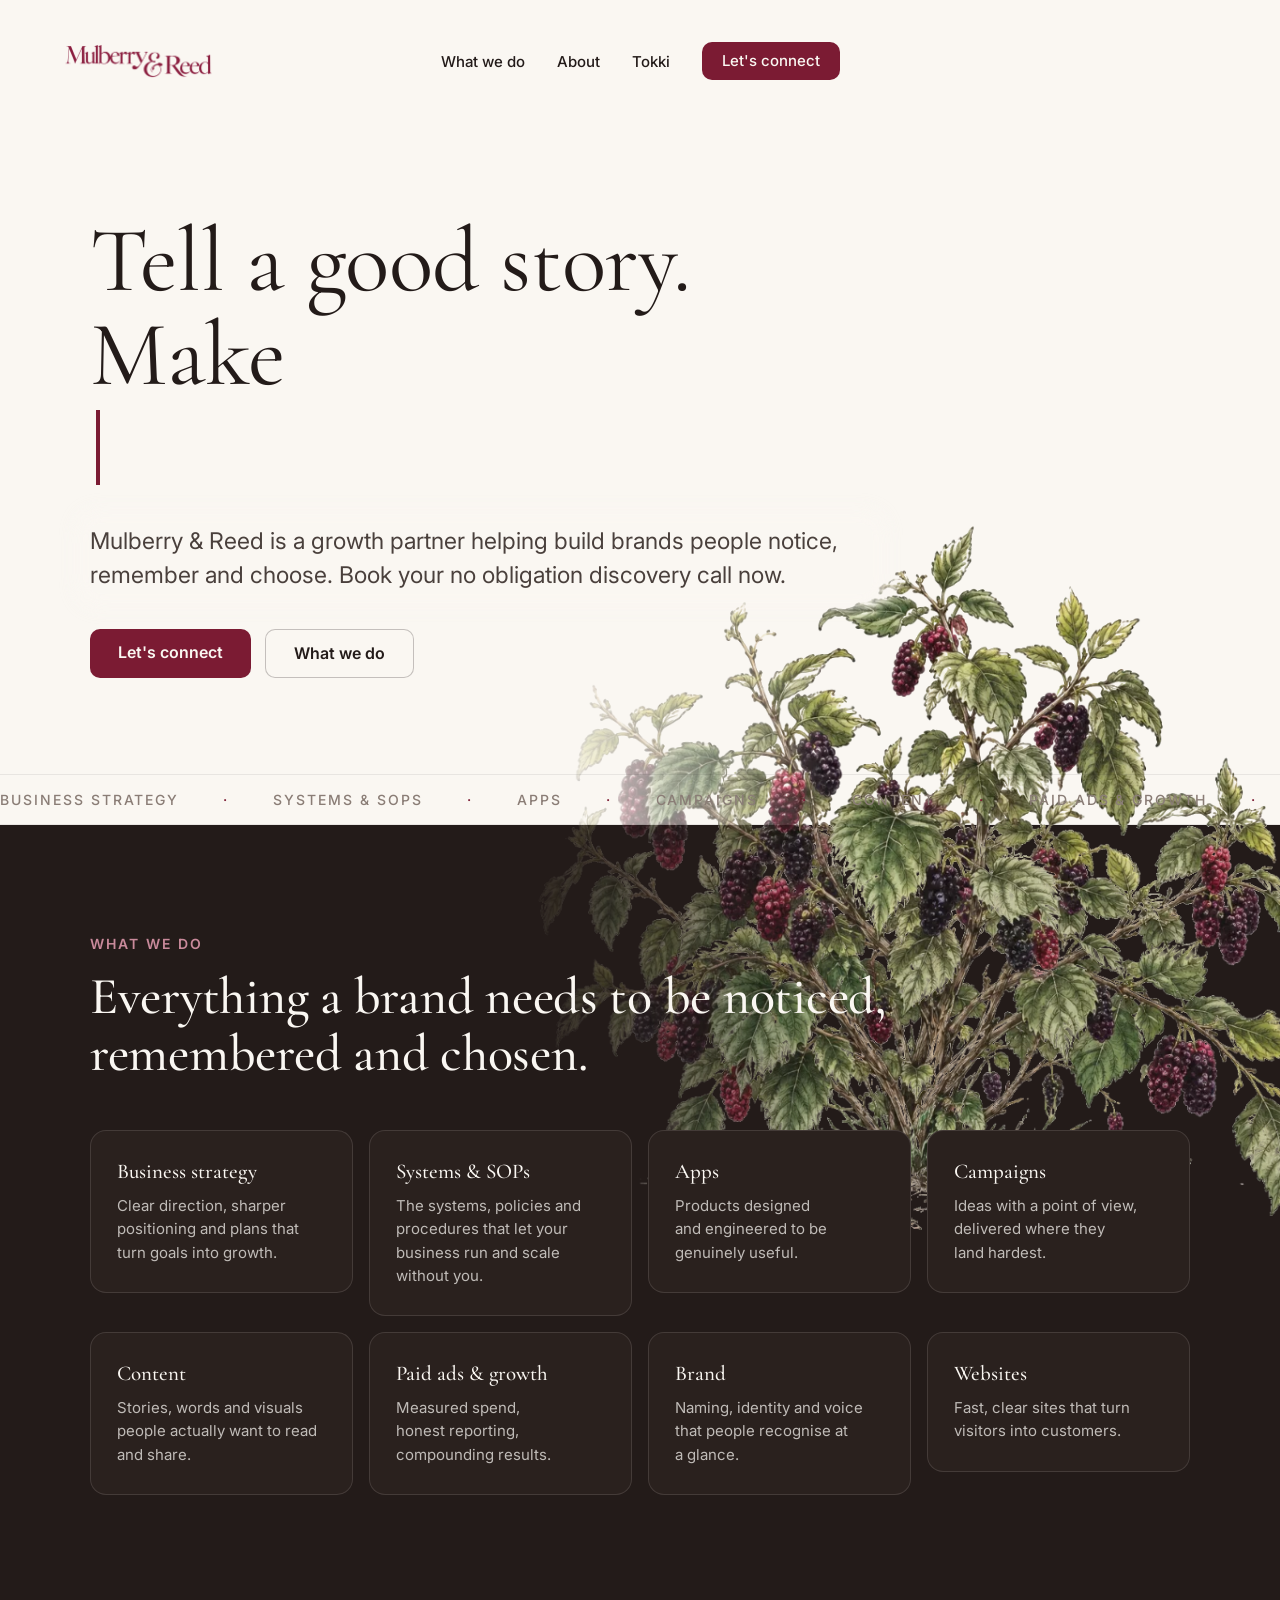
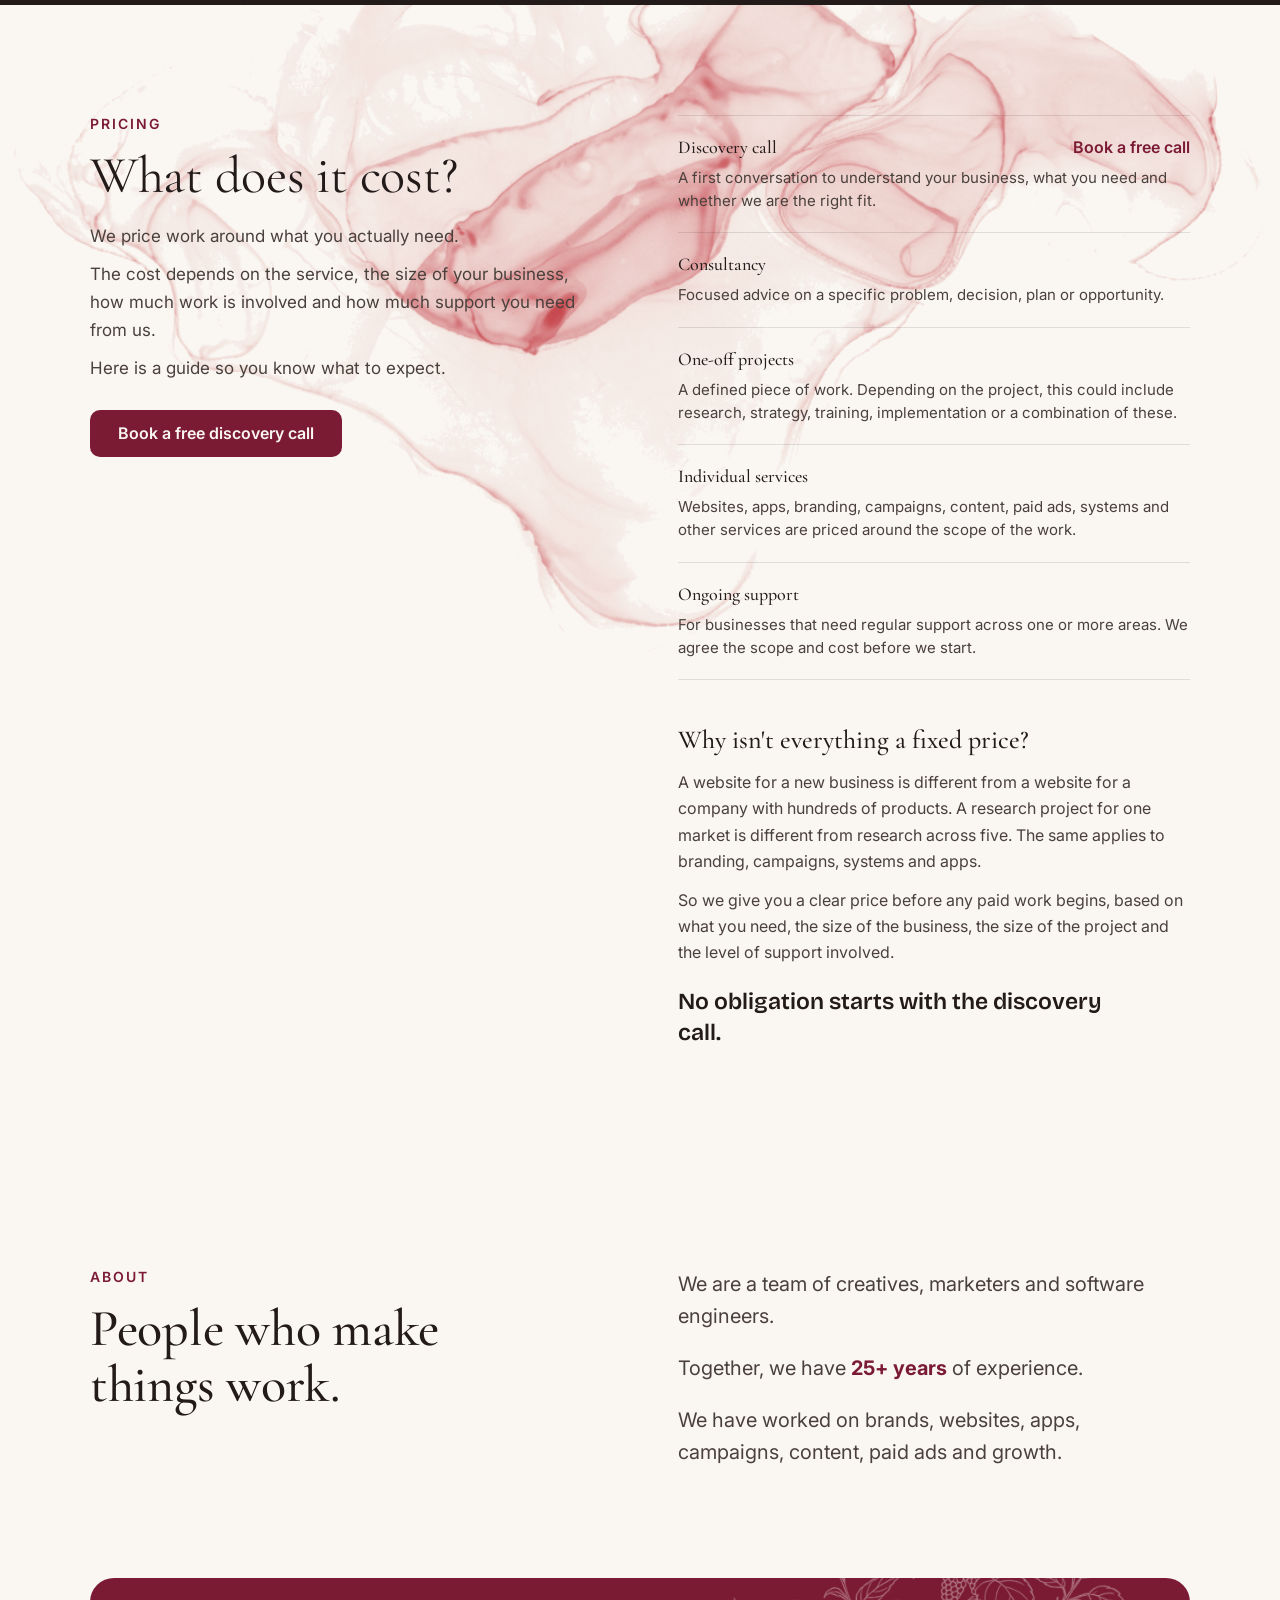
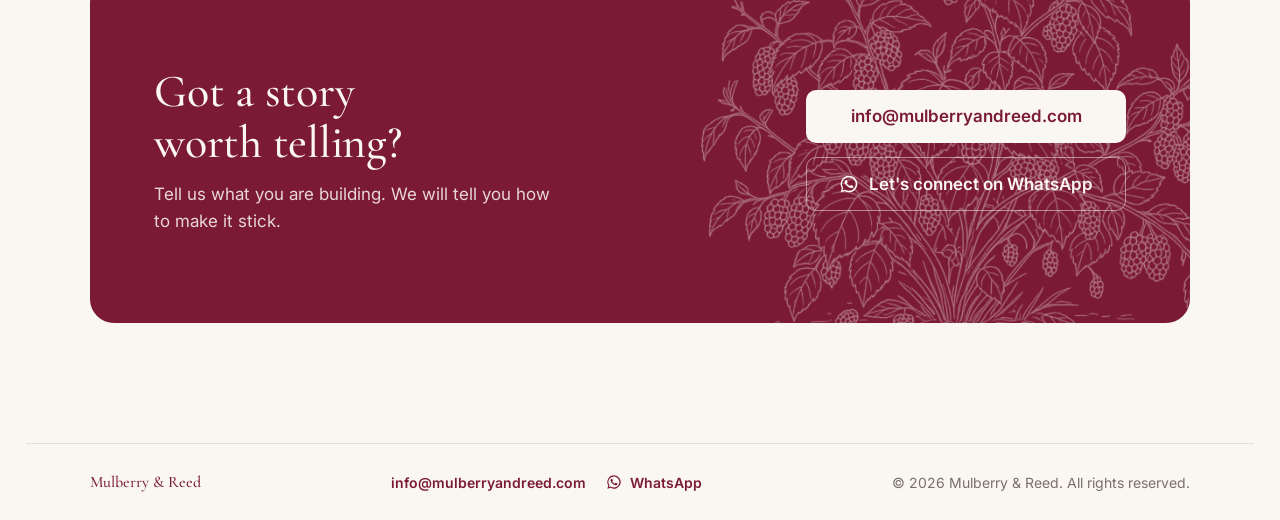
==== commit dd67d6d4: "About page: stop section headings sliding over text on phones Sticky headings make sense beside the " ====
--- a/index.html
+++ b/index.html
@@ -7,9 +7,9 @@
 <link rel="stylesheet" href="https://fonts.googleapis.com/css2?family=Cormorant+Garamond:ital,wght@0,400;0,500;1,400&family=Inter:wght@400;500;600&family=Bricolage+Grotesque:wght@600&display=swap">
 <title>Mulberry &amp; Reed</title>
 <meta name="description" content="Mulberry &amp; Reed is a growth partner helping build brands people notice, remember and choose.">
-  <script type="module" crossorigin src="./assets/index-BT-1onsG.js"></script>
-  <link rel="modulepreload" crossorigin href="./assets/Chrome-1E8uDU1o.js">
-  <link rel="stylesheet" crossorigin href="./assets/Chrome-39Fp-Ons.css">
+  <script type="module" crossorigin src="./assets/index-CiY7SlI7.js"></script>
+  <link rel="modulepreload" crossorigin href="./assets/Chrome-C6fgrlgh.js">
+  <link rel="stylesheet" crossorigin href="./assets/Chrome-uM29V8oK.css">
   <link rel="stylesheet" crossorigin href="./assets/index-BTuDqPF8.css">
 </head>
 <body><div id="root"></div></body>
--- a/assets/Chrome-uM29V8oK.css
+++ b/assets/Chrome-uM29V8oK.css
@@ -0,0 +1 @@
+@font-face{font-family:KOSansAr;src:url(./KOSans-Thin-DN9vY0C1.otf) format("opentype");font-weight:100;font-display:block}@font-face{font-family:KOSansAr;src:url(./KOSans-ExtraLight-Nbz1XB18.otf) format("opentype");font-weight:200;font-display:block}@font-face{font-family:KOSansAr;src:url(./KOSans-Light-nRBXGKPF.otf) format("opentype");font-weight:300;font-display:block}@font-face{font-family:KOSansAr;src:url(./KOSans-Regular-B_kNYyw5.otf) format("opentype");font-weight:400;font-display:block}@font-face{font-family:KOSansAr;src:url(./KOSans-Medium-CU_j7t-_.otf) format("opentype");font-weight:500;font-display:block}@font-face{font-family:KOSansAr;src:url(./KOSans-SemiBold-DvAskdR2.otf) format("opentype");font-weight:600;font-display:block}@font-face{font-family:KOSansAr;src:url(./KOSans-Bold-ByOMtQcp.otf) format("opentype");font-weight:700;font-display:block}@font-face{font-family:"Thmanyah Serif Display";src:url(./thmanyahserifdisplay-Medium-CJTlQzg7.otf) format("opentype");font-weight:500;font-display:swap}:root{--font-arabic-display:"Thmanyah Serif Display","Amiri",serif;--font-arabic-text:"Thmanyah Serif Text","Amiri",serif}:root{--paper:#FAF7F2;--ink:#231B19;--ink-2:#4A403C;--ink-3:#6A5F5A;--ink-4:#7A6F6A;--ink-5:#8A7D76;--berry:#7B1B33;--berry-deep:#5E1226;--berry-press:#571022;--rose:#C98A9B;--espresso:#231B19;--espresso-2:#2A211E;--espresso-3:#332824;--oat-1:#EFE8DD;--oat-hover:#F2ECE1;--oat-card:#F1EBE2;--berry-deep-hover:#3F0B18;--ink-article:#3A312E;--oat-2:#E7DDCE;--oat-ink:#A2937F;--mulberry:#2E0F2D;--ripe-berry:#8B1E3F;--red-berry:#C8223F;--pink-berry:#E07A7A;--white-mulberry:#F4E9D7;--leaf-green:#3E7D32;--fresh-leaf:#8FBF5B;--forest-green:#1F4D2B;--deep-mulberry:#180A1A;--plum:#4B1F4A;--berry-pink:#A6385B;--soft-coral:#F2A7A1;--blush:#F9D7D2;--young-leaf:#CFE3A1;--olive:#6B8F3E;--sage:#A7C193;--earth:#3A322A;--stone:#A89B8C;--sand:#E8DDC9;--light:#FAF8F2;--gradient-mulberry:linear-gradient(135deg,#2E0F2D 0%,#8B1E3F 60%,#C8223F 100%);--gradient-berry:linear-gradient(135deg,#C8223F 0%,#F2A7A1 100%);--gradient-leaf:linear-gradient(135deg,#3E7D32 0%,#CFE3A1 100%);--gradient-natural:linear-gradient(135deg,#F4E9D7 0%,#6B8F3E 100%);--surface-page:var(--paper);--surface-dark:var(--espresso);--surface-dark-card:var(--espresso-2);--surface-dark-card-hover:var(--espresso-3);--surface-accent:var(--berry);--surface-placeholder:var(--oat-1);--text-strong:var(--ink);--text-body:var(--ink-2);--text-muted:var(--ink-3);--text-subtle:var(--ink-4);--text-quiet:var(--ink-5);--text-inverse:var(--paper);--text-inverse-muted:rgba(250,247,242,.72);--text-accent:var(--berry);--text-accent-on-dark:var(--rose);--action-primary:var(--berry);--action-primary-hover:var(--berry-press);--action-fg:var(--paper);--border-hairline:rgba(35,27,25,.08);--border-default:rgba(35,27,25,.12);--border-button:rgba(35,27,25,.25);--border-input:rgba(35,27,25,.14);--border-pill:rgba(35,27,25,.16);--border-callout:rgba(94,18,38,.18);--border-on-dark:rgba(250,247,242,.12);--border-on-accent:rgba(250,247,242,.5);--nav-glass:rgba(250,247,242,.92)}:root{--font-display:"Cormorant Garamond",Garamond,"Times New Roman",serif;--font-sans:"Inter",system-ui,sans-serif;--font-accent:"Bricolage Grotesque","Inter",sans-serif;--text-hero:clamp(40px,7.5vw,92px);--text-h2:clamp(28px,4.5vw,52px);--text-h2-panel:clamp(28px,4vw,46px);--text-h3:clamp(21px,2.6vw,26px);--text-card-title:21px;--text-post-title:22px;--text-lead:clamp(18px,2.2vw,23px);--text-about:clamp(17px,1.9vw,20px);--text-body-l:17px;--text-body:16px;--text-body-s:15px;--text-eyebrow:14px;--text-meta:13px;--leading-hero:1.02;--leading-heading:1.08;--leading-title:1.2;--leading-body:1.65;--leading-card:1.55;--tracking-heading:-.005em;--tracking-eyebrow:.14em;--tracking-meta:.08em}:root{--space-1:4px;--space-2:8px;--space-3:14px;--space-4:16px;--space-5:20px;--space-6:28px;--space-7:36px;--space-8:48px;--section-pad-y:clamp(56px,9vw,110px);--section-pad-x:clamp(20px,5vw,64px);--hero-pad-top:clamp(56px,10vw,120px);--column-gap:clamp(32px,6vw,80px);--grid-gap:16px;--container-max:1100px;--sticky-offset:110px}:root{--radius-pill:10px;--radius-panel:24px;--radius-card:16px;--radius-menu:12px;--radius-soft:8px;--radius-round:50%;--shadow-menu:0 18px 30px -18px rgba(35,27,25,.25);--shadow-halo:0 0 18px 14px rgba(250,247,242,.85);--ease-out:cubic-bezier(.22,1,.36,1);--dur-fast:.2s;--dur-base:.25s;--dur-card:.3s;--dur-zoom:.7s;--dur-hero:.9s}html,body{margin:0;padding:0;background:var(--paper);overflow-x:clip}body{font-family:var(--font-sans);color:var(--ink);-webkit-font-smoothing:antialiased}a{color:var(--berry);text-decoration:none}a:hover{color:var(--berry-press)}::selection{background:var(--berry);color:var(--paper)}@keyframes mrHeroIn{0%{opacity:0;transform:translateY(26px)}to{opacity:1;transform:none}}@keyframes mrRise{0%{opacity:0;transform:translateY(34px)}to{opacity:1;transform:none}}@keyframes mrSwayA{0%,to{transform:rotate(0)}50%{transform:rotate(.5deg)}}@keyframes mrSwayB{0%,to{transform:rotate(0)}50%{transform:rotate(-.65deg) translateY(-2px)}}@keyframes mrStainIn{0%{opacity:0}to{opacity:1}}@keyframes mrFallDrop{to{transform:translateY(88px) scale(.9,.7);opacity:.85}}@keyframes mrCaret{0%,45%{opacity:1}50%,to{opacity:0}}.mr-hero{opacity:0;animation:mrHeroIn .9s cubic-bezier(.22,1,.36,1) forwards}@supports (animation-timeline:view()){.mr-reveal{animation:mrRise both;animation-timeline:view();animation-range:entry 5% entry 45%}}.mr-caret{display:inline-block;width:.045em;height:.82em;background:var(--berry);margin-left:.06em;vertical-align:-.08em;animation:mrCaret .9s steps(1) infinite}.mr-plant{position:absolute;bottom:-500px;right:max(-140px,-8vw);width:min(66vw,940px);aspect-ratio:1100/1005;pointer-events:none;z-index:2;-webkit-mask-image:linear-gradient(to right,rgba(0,0,0,0),#000 38%);mask-image:linear-gradient(to right,#0000,#000 38%)}.mr-plant img{position:absolute;top:0;right:0;bottom:0;left:0;width:100%;height:100%;display:block;-webkit-user-select:none;user-select:none;-webkit-user-drag:none}.mr-lean{position:absolute;top:0;right:0;bottom:0;left:0;transition:transform 1.4s cubic-bezier(.33,1,.68,1)}.mr-sway-a{position:absolute;top:0;right:0;bottom:0;left:0;animation:mrSwayA 9s ease-in-out infinite;transform-origin:50% 96%}.mr-sway-b{position:absolute;top:0;right:0;bottom:0;left:0;animation:mrSwayB 6.5s ease-in-out infinite;transform-origin:52% 100%;clip-path:inset(0 0 44% 0)}#top:hover .mr-lean-a{transform:rotate(.45deg)}#top:hover .mr-lean-b{transform:rotate(-.7deg) translateY(-2px)}.mr-berry{position:absolute;width:44px;height:44px;transform:translate(-50%,-50%);background:none;border:none;padding:0;cursor:pointer;pointer-events:auto;border-radius:50%}.mr-stain{position:absolute;mix-blend-mode:multiply;pointer-events:none;animation:mrStainIn .5s ease-out both}.mr-fall{position:absolute;width:11px;height:13px;border-radius:45% 55% 50% 50%/40% 40% 60% 60%;background:radial-gradient(circle at 35% 30%,#7b1b33,#2e0511 70%);animation:mrFallDrop .5s cubic-bezier(.55,0,.85,.4) forwards;pointer-events:none}@media(min-width:761px)and (max-width:1100px){.mr-plant{right:max(-160px,-16vw);width:62vw;bottom:-490px}}@media(max-width:760px){.mr-plant{bottom:-190px;right:-22vw;width:120vw;-webkit-mask-image:linear-gradient(to bottom,rgba(0,0,0,0),#000 16%);mask-image:linear-gradient(to bottom,#0000,#000 16%)}#top{padding-bottom:min(80vw,320px)!important}#top p.mr-hero{background:#faf7f2eb;border-radius:12px;padding:12px 14px}}@media(prefers-reduced-motion:reduce){.mr-hero{animation:none;opacity:1}.mr-reveal,.mr-sway-a,.mr-sway-b{animation:none}.mr-lean{transition:none}.mr-fall{display:none}}@media(max-width:760px){[style*="position: sticky"]:not(nav){position:static!important}}
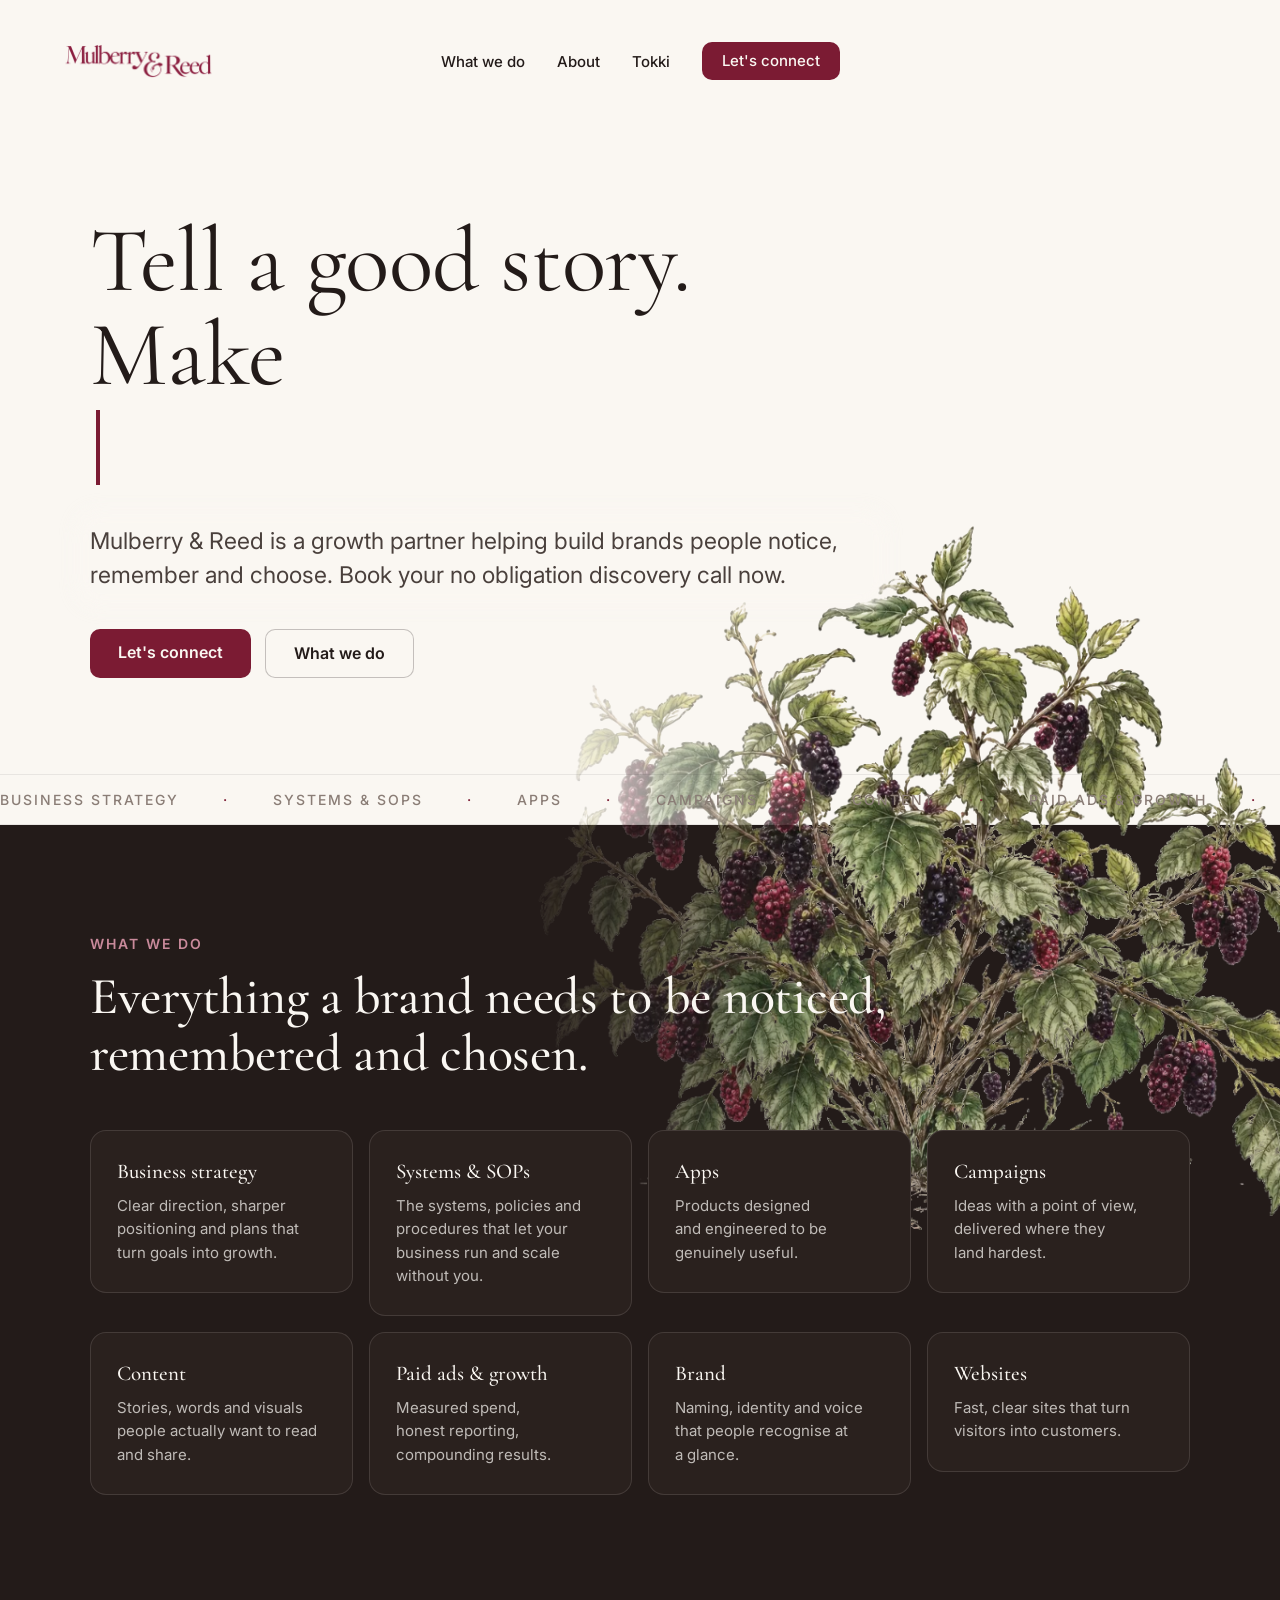
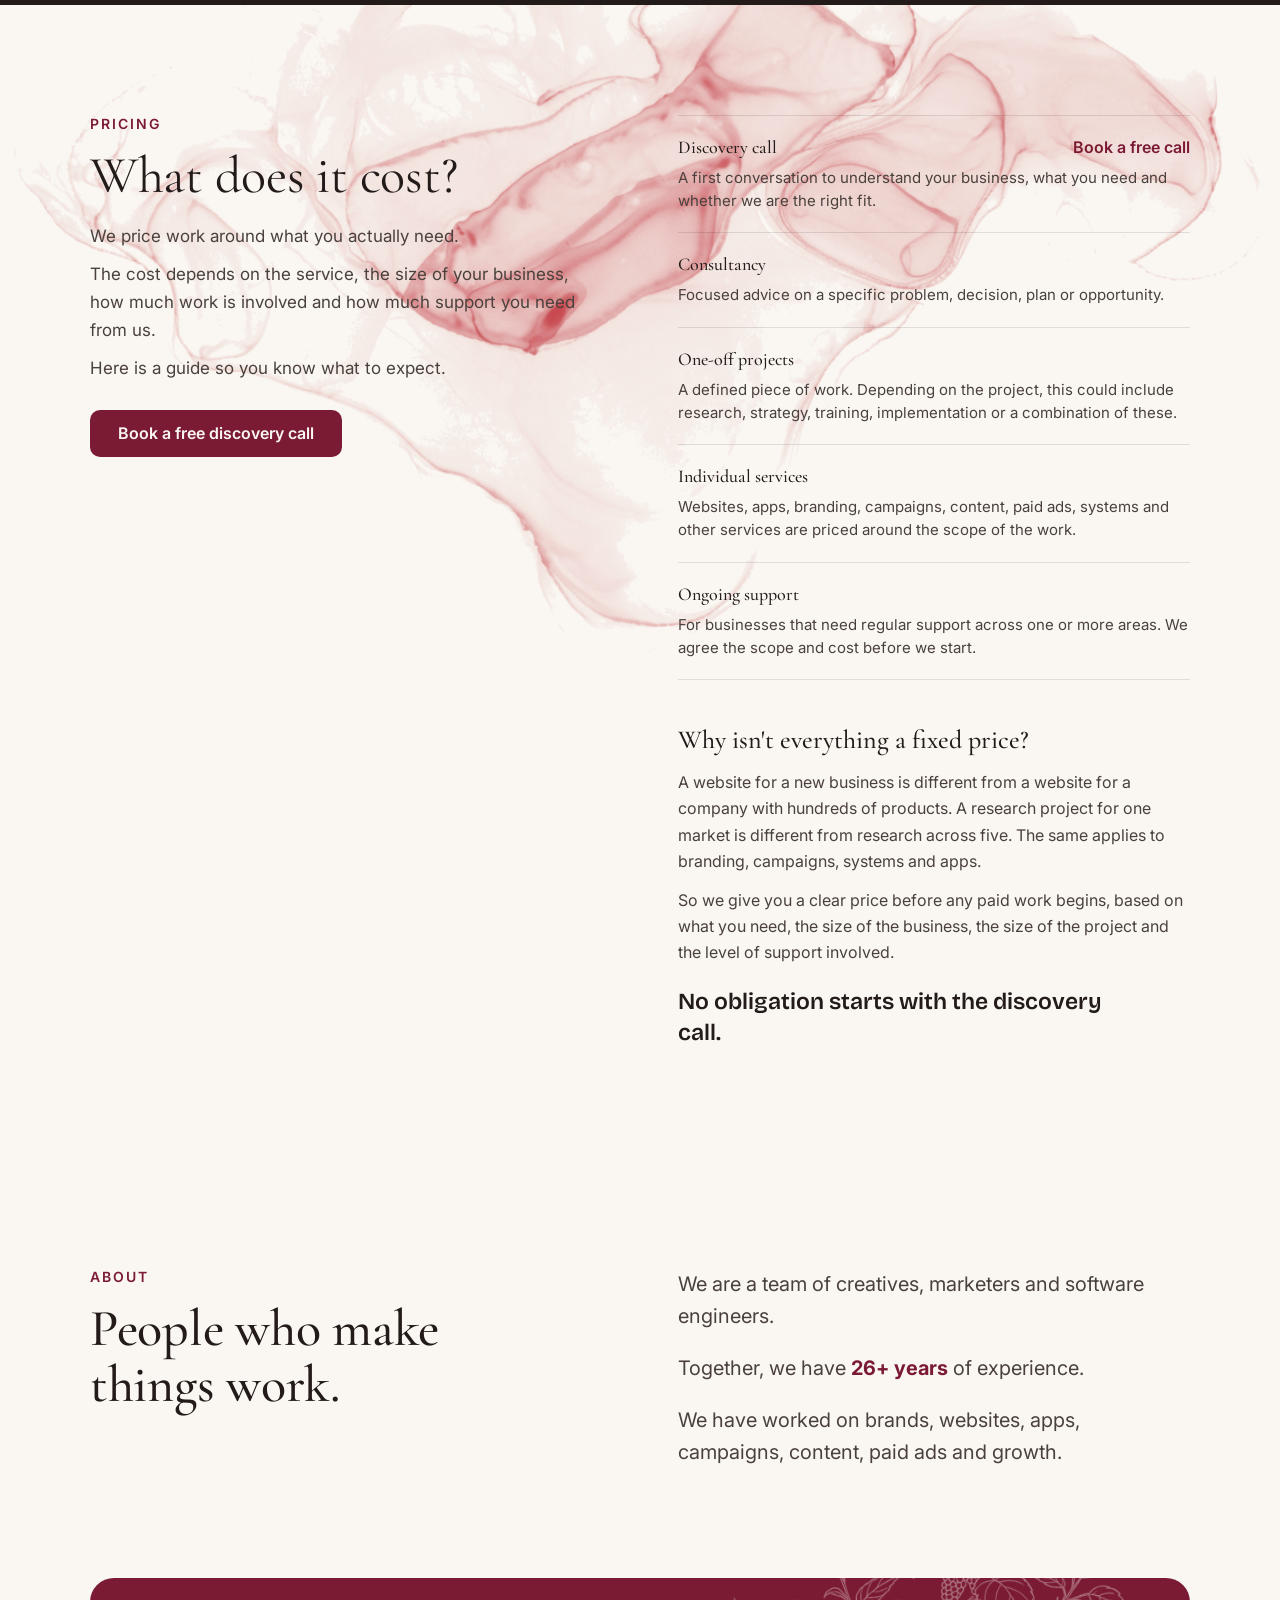
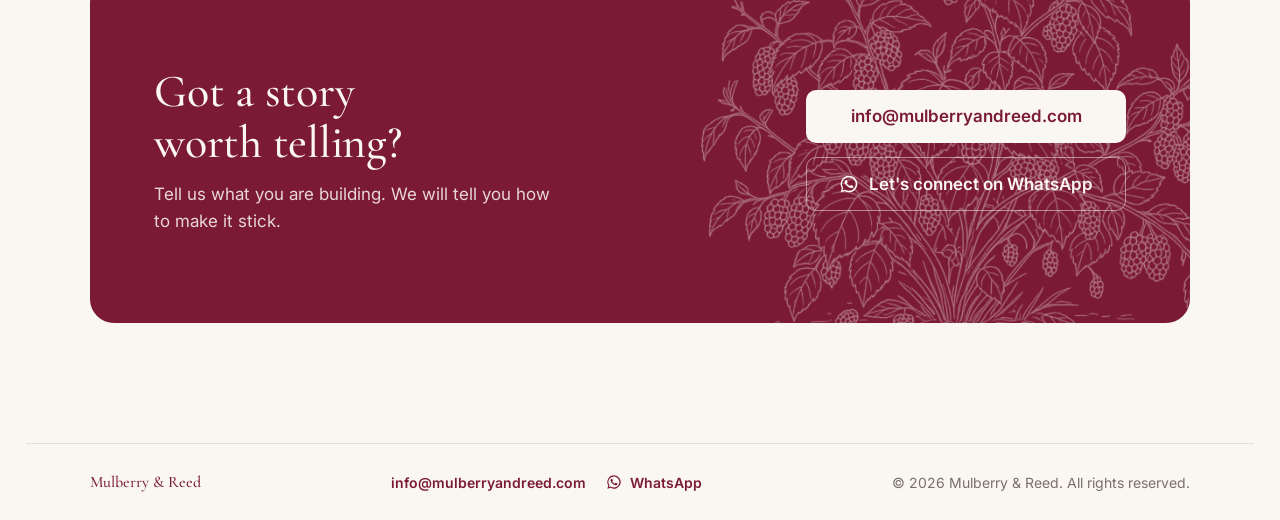
==== commit ac848292: "Centre contact buttons on phones The contact-panel buttons were too wide for the panel on phones and" ====
--- a/index.html
+++ b/index.html
@@ -7,9 +7,9 @@
 <link rel="stylesheet" href="https://fonts.googleapis.com/css2?family=Cormorant+Garamond:ital,wght@0,400;0,500;1,400&family=Inter:wght@400;500;600&family=Bricolage+Grotesque:wght@600&display=swap">
 <title>Mulberry &amp; Reed</title>
 <meta name="description" content="Mulberry &amp; Reed is a growth partner helping build brands people notice, remember and choose.">
-  <script type="module" crossorigin src="./assets/index-CiY7SlI7.js"></script>
-  <link rel="modulepreload" crossorigin href="./assets/Chrome-C6fgrlgh.js">
-  <link rel="stylesheet" crossorigin href="./assets/Chrome-uM29V8oK.css">
+  <script type="module" crossorigin src="./assets/index-ZfLb4I9n.js"></script>
+  <link rel="modulepreload" crossorigin href="./assets/Chrome-De2WkvJo.js">
+  <link rel="stylesheet" crossorigin href="./assets/Chrome-DzkN-UC_.css">
   <link rel="stylesheet" crossorigin href="./assets/index-BTuDqPF8.css">
 </head>
 <body><div id="root"></div></body>
--- a/assets/Chrome-DzkN-UC_.css
+++ b/assets/Chrome-DzkN-UC_.css
@@ -0,0 +1 @@
+@font-face{font-family:KOSansAr;src:url(./KOSans-Thin-DN9vY0C1.otf) format("opentype");font-weight:100;font-display:block}@font-face{font-family:KOSansAr;src:url(./KOSans-ExtraLight-Nbz1XB18.otf) format("opentype");font-weight:200;font-display:block}@font-face{font-family:KOSansAr;src:url(./KOSans-Light-nRBXGKPF.otf) format("opentype");font-weight:300;font-display:block}@font-face{font-family:KOSansAr;src:url(./KOSans-Regular-B_kNYyw5.otf) format("opentype");font-weight:400;font-display:block}@font-face{font-family:KOSansAr;src:url(./KOSans-Medium-CU_j7t-_.otf) format("opentype");font-weight:500;font-display:block}@font-face{font-family:KOSansAr;src:url(./KOSans-SemiBold-DvAskdR2.otf) format("opentype");font-weight:600;font-display:block}@font-face{font-family:KOSansAr;src:url(./KOSans-Bold-ByOMtQcp.otf) format("opentype");font-weight:700;font-display:block}@font-face{font-family:"Thmanyah Serif Display";src:url(./thmanyahserifdisplay-Medium-CJTlQzg7.otf) format("opentype");font-weight:500;font-display:swap}:root{--font-arabic-display:"Thmanyah Serif Display","Amiri",serif;--font-arabic-text:"Thmanyah Serif Text","Amiri",serif}:root{--paper:#FAF7F2;--ink:#231B19;--ink-2:#4A403C;--ink-3:#6A5F5A;--ink-4:#7A6F6A;--ink-5:#8A7D76;--berry:#7B1B33;--berry-deep:#5E1226;--berry-press:#571022;--rose:#C98A9B;--espresso:#231B19;--espresso-2:#2A211E;--espresso-3:#332824;--oat-1:#EFE8DD;--oat-hover:#F2ECE1;--oat-card:#F1EBE2;--berry-deep-hover:#3F0B18;--ink-article:#3A312E;--oat-2:#E7DDCE;--oat-ink:#A2937F;--mulberry:#2E0F2D;--ripe-berry:#8B1E3F;--red-berry:#C8223F;--pink-berry:#E07A7A;--white-mulberry:#F4E9D7;--leaf-green:#3E7D32;--fresh-leaf:#8FBF5B;--forest-green:#1F4D2B;--deep-mulberry:#180A1A;--plum:#4B1F4A;--berry-pink:#A6385B;--soft-coral:#F2A7A1;--blush:#F9D7D2;--young-leaf:#CFE3A1;--olive:#6B8F3E;--sage:#A7C193;--earth:#3A322A;--stone:#A89B8C;--sand:#E8DDC9;--light:#FAF8F2;--gradient-mulberry:linear-gradient(135deg,#2E0F2D 0%,#8B1E3F 60%,#C8223F 100%);--gradient-berry:linear-gradient(135deg,#C8223F 0%,#F2A7A1 100%);--gradient-leaf:linear-gradient(135deg,#3E7D32 0%,#CFE3A1 100%);--gradient-natural:linear-gradient(135deg,#F4E9D7 0%,#6B8F3E 100%);--surface-page:var(--paper);--surface-dark:var(--espresso);--surface-dark-card:var(--espresso-2);--surface-dark-card-hover:var(--espresso-3);--surface-accent:var(--berry);--surface-placeholder:var(--oat-1);--text-strong:var(--ink);--text-body:var(--ink-2);--text-muted:var(--ink-3);--text-subtle:var(--ink-4);--text-quiet:var(--ink-5);--text-inverse:var(--paper);--text-inverse-muted:rgba(250,247,242,.72);--text-accent:var(--berry);--text-accent-on-dark:var(--rose);--action-primary:var(--berry);--action-primary-hover:var(--berry-press);--action-fg:var(--paper);--border-hairline:rgba(35,27,25,.08);--border-default:rgba(35,27,25,.12);--border-button:rgba(35,27,25,.25);--border-input:rgba(35,27,25,.14);--border-pill:rgba(35,27,25,.16);--border-callout:rgba(94,18,38,.18);--border-on-dark:rgba(250,247,242,.12);--border-on-accent:rgba(250,247,242,.5);--nav-glass:rgba(250,247,242,.92)}:root{--font-display:"Cormorant Garamond",Garamond,"Times New Roman",serif;--font-sans:"Inter",system-ui,sans-serif;--font-accent:"Bricolage Grotesque","Inter",sans-serif;--text-hero:clamp(40px,7.5vw,92px);--text-h2:clamp(28px,4.5vw,52px);--text-h2-panel:clamp(28px,4vw,46px);--text-h3:clamp(21px,2.6vw,26px);--text-card-title:21px;--text-post-title:22px;--text-lead:clamp(18px,2.2vw,23px);--text-about:clamp(17px,1.9vw,20px);--text-body-l:17px;--text-body:16px;--text-body-s:15px;--text-eyebrow:14px;--text-meta:13px;--leading-hero:1.02;--leading-heading:1.08;--leading-title:1.2;--leading-body:1.65;--leading-card:1.55;--tracking-heading:-.005em;--tracking-eyebrow:.14em;--tracking-meta:.08em}:root{--space-1:4px;--space-2:8px;--space-3:14px;--space-4:16px;--space-5:20px;--space-6:28px;--space-7:36px;--space-8:48px;--section-pad-y:clamp(56px,9vw,110px);--section-pad-x:clamp(20px,5vw,64px);--hero-pad-top:clamp(56px,10vw,120px);--column-gap:clamp(32px,6vw,80px);--grid-gap:16px;--container-max:1100px;--sticky-offset:110px}:root{--radius-pill:10px;--radius-panel:24px;--radius-card:16px;--radius-menu:12px;--radius-soft:8px;--radius-round:50%;--shadow-menu:0 18px 30px -18px rgba(35,27,25,.25);--shadow-halo:0 0 18px 14px rgba(250,247,242,.85);--ease-out:cubic-bezier(.22,1,.36,1);--dur-fast:.2s;--dur-base:.25s;--dur-card:.3s;--dur-zoom:.7s;--dur-hero:.9s}html,body{margin:0;padding:0;background:var(--paper);overflow-x:clip}body{font-family:var(--font-sans);color:var(--ink);-webkit-font-smoothing:antialiased}a{color:var(--berry);text-decoration:none}a:hover{color:var(--berry-press)}::selection{background:var(--berry);color:var(--paper)}@keyframes mrHeroIn{0%{opacity:0;transform:translateY(26px)}to{opacity:1;transform:none}}@keyframes mrRise{0%{opacity:0;transform:translateY(34px)}to{opacity:1;transform:none}}@keyframes mrSwayA{0%,to{transform:rotate(0)}50%{transform:rotate(.5deg)}}@keyframes mrSwayB{0%,to{transform:rotate(0)}50%{transform:rotate(-.65deg) translateY(-2px)}}@keyframes mrStainIn{0%{opacity:0}to{opacity:1}}@keyframes mrFallDrop{to{transform:translateY(88px) scale(.9,.7);opacity:.85}}@keyframes mrCaret{0%,45%{opacity:1}50%,to{opacity:0}}.mr-hero{opacity:0;animation:mrHeroIn .9s cubic-bezier(.22,1,.36,1) forwards}@supports (animation-timeline:view()){.mr-reveal{animation:mrRise both;animation-timeline:view();animation-range:entry 5% entry 45%}}.mr-caret{display:inline-block;width:.045em;height:.82em;background:var(--berry);margin-left:.06em;vertical-align:-.08em;animation:mrCaret .9s steps(1) infinite}.mr-plant{position:absolute;bottom:-500px;right:max(-140px,-8vw);width:min(66vw,940px);aspect-ratio:1100/1005;pointer-events:none;z-index:2;-webkit-mask-image:linear-gradient(to right,rgba(0,0,0,0),#000 38%);mask-image:linear-gradient(to right,#0000,#000 38%)}.mr-plant img{position:absolute;top:0;right:0;bottom:0;left:0;width:100%;height:100%;display:block;-webkit-user-select:none;user-select:none;-webkit-user-drag:none}.mr-lean{position:absolute;top:0;right:0;bottom:0;left:0;transition:transform 1.4s cubic-bezier(.33,1,.68,1)}.mr-sway-a{position:absolute;top:0;right:0;bottom:0;left:0;animation:mrSwayA 9s ease-in-out infinite;transform-origin:50% 96%}.mr-sway-b{position:absolute;top:0;right:0;bottom:0;left:0;animation:mrSwayB 6.5s ease-in-out infinite;transform-origin:52% 100%;clip-path:inset(0 0 44% 0)}#top:hover .mr-lean-a{transform:rotate(.45deg)}#top:hover .mr-lean-b{transform:rotate(-.7deg) translateY(-2px)}.mr-berry{position:absolute;width:44px;height:44px;transform:translate(-50%,-50%);background:none;border:none;padding:0;cursor:pointer;pointer-events:auto;border-radius:50%}.mr-stain{position:absolute;mix-blend-mode:multiply;pointer-events:none;animation:mrStainIn .5s ease-out both}.mr-fall{position:absolute;width:11px;height:13px;border-radius:45% 55% 50% 50%/40% 40% 60% 60%;background:radial-gradient(circle at 35% 30%,#7b1b33,#2e0511 70%);animation:mrFallDrop .5s cubic-bezier(.55,0,.85,.4) forwards;pointer-events:none}@media(min-width:761px)and (max-width:1100px){.mr-plant{right:max(-160px,-16vw);width:62vw;bottom:-490px}}@media(max-width:760px){.mr-plant{bottom:-190px;right:-22vw;width:120vw;-webkit-mask-image:linear-gradient(to bottom,rgba(0,0,0,0),#000 16%);mask-image:linear-gradient(to bottom,#0000,#000 16%)}#top{padding-bottom:min(80vw,320px)!important}#top p.mr-hero{background:#faf7f2eb;border-radius:12px;padding:12px 14px}}@media(prefers-reduced-motion:reduce){.mr-hero{animation:none;opacity:1}.mr-reveal,.mr-sway-a,.mr-sway-b{animation:none}.mr-lean{transition:none}.mr-fall{display:none}}@media(max-width:760px){[style*="position: sticky"]:not(nav){position:static!important}}@media(max-width:760px){#contact>div>div:last-child{width:100%;align-items:stretch!important}#contact>div>div:last-child>a{white-space:normal!important;padding-left:12px!important;padding-right:12px!important}}
